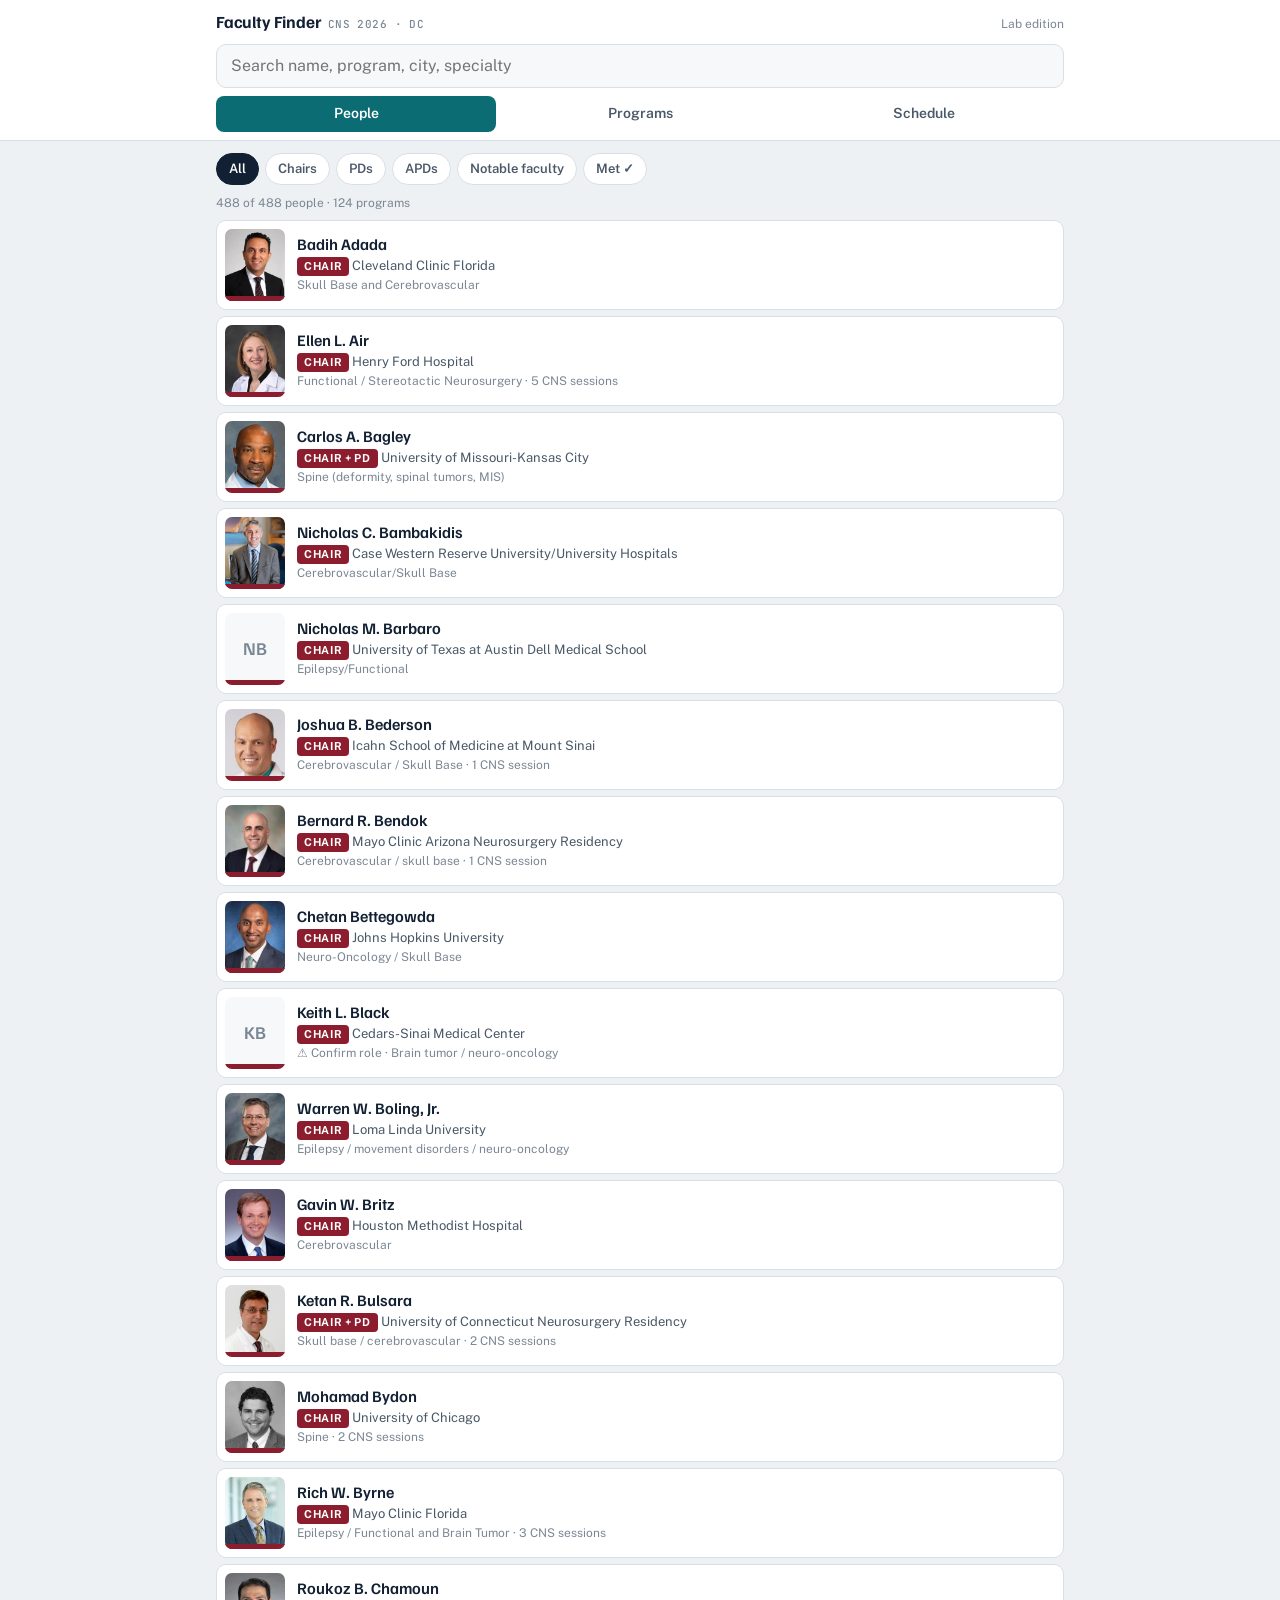
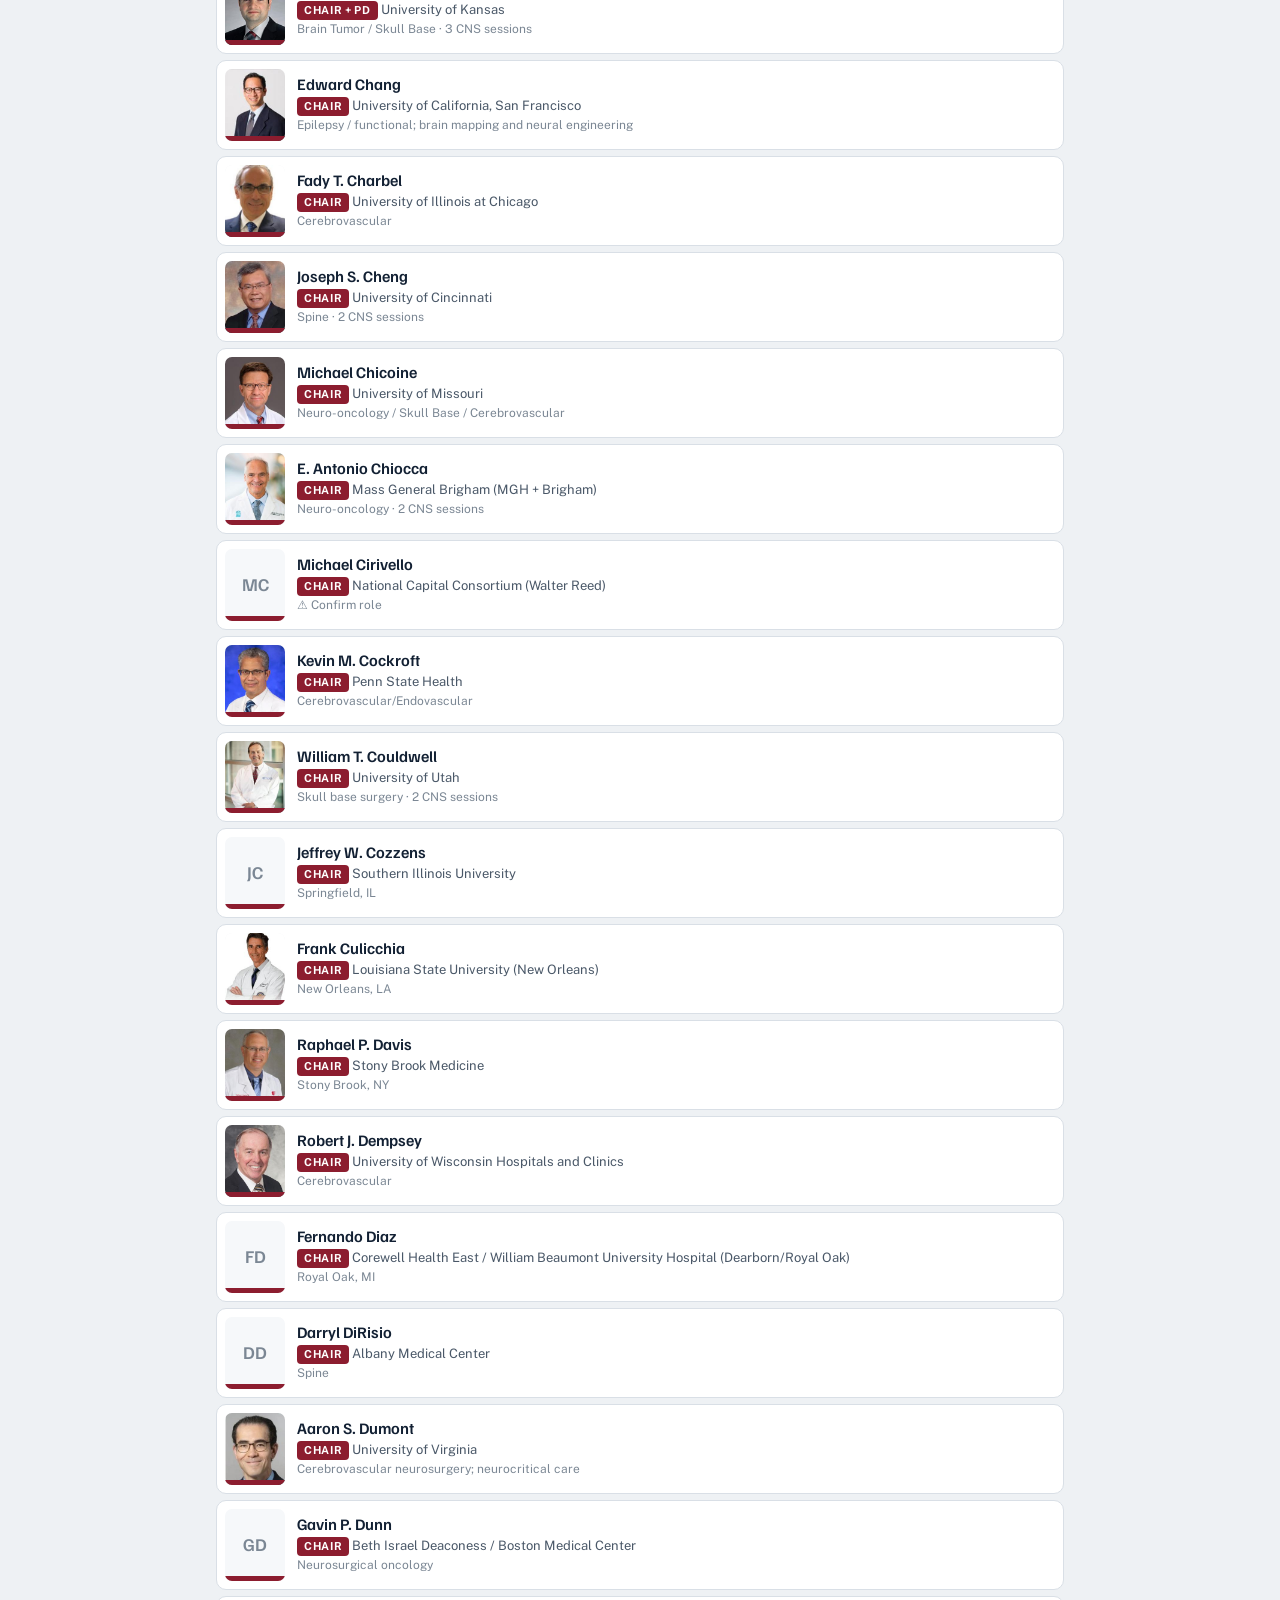
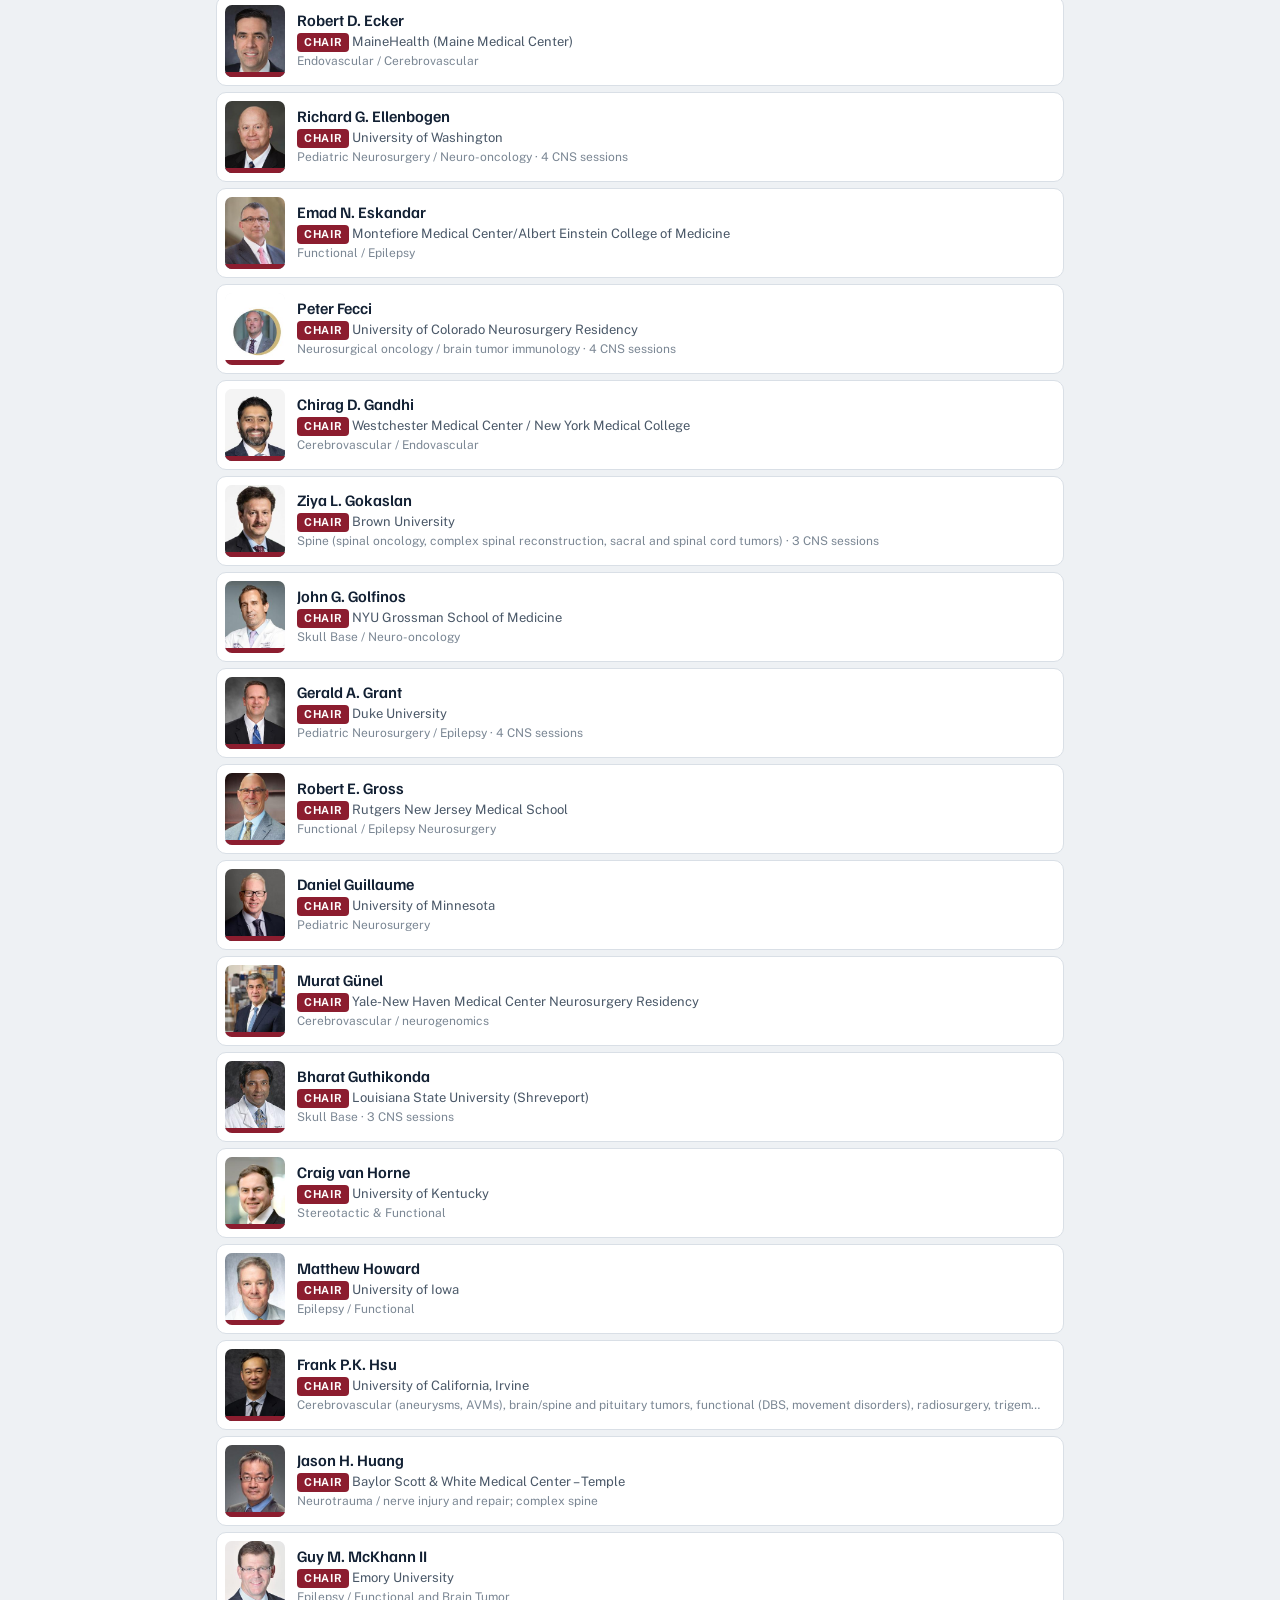
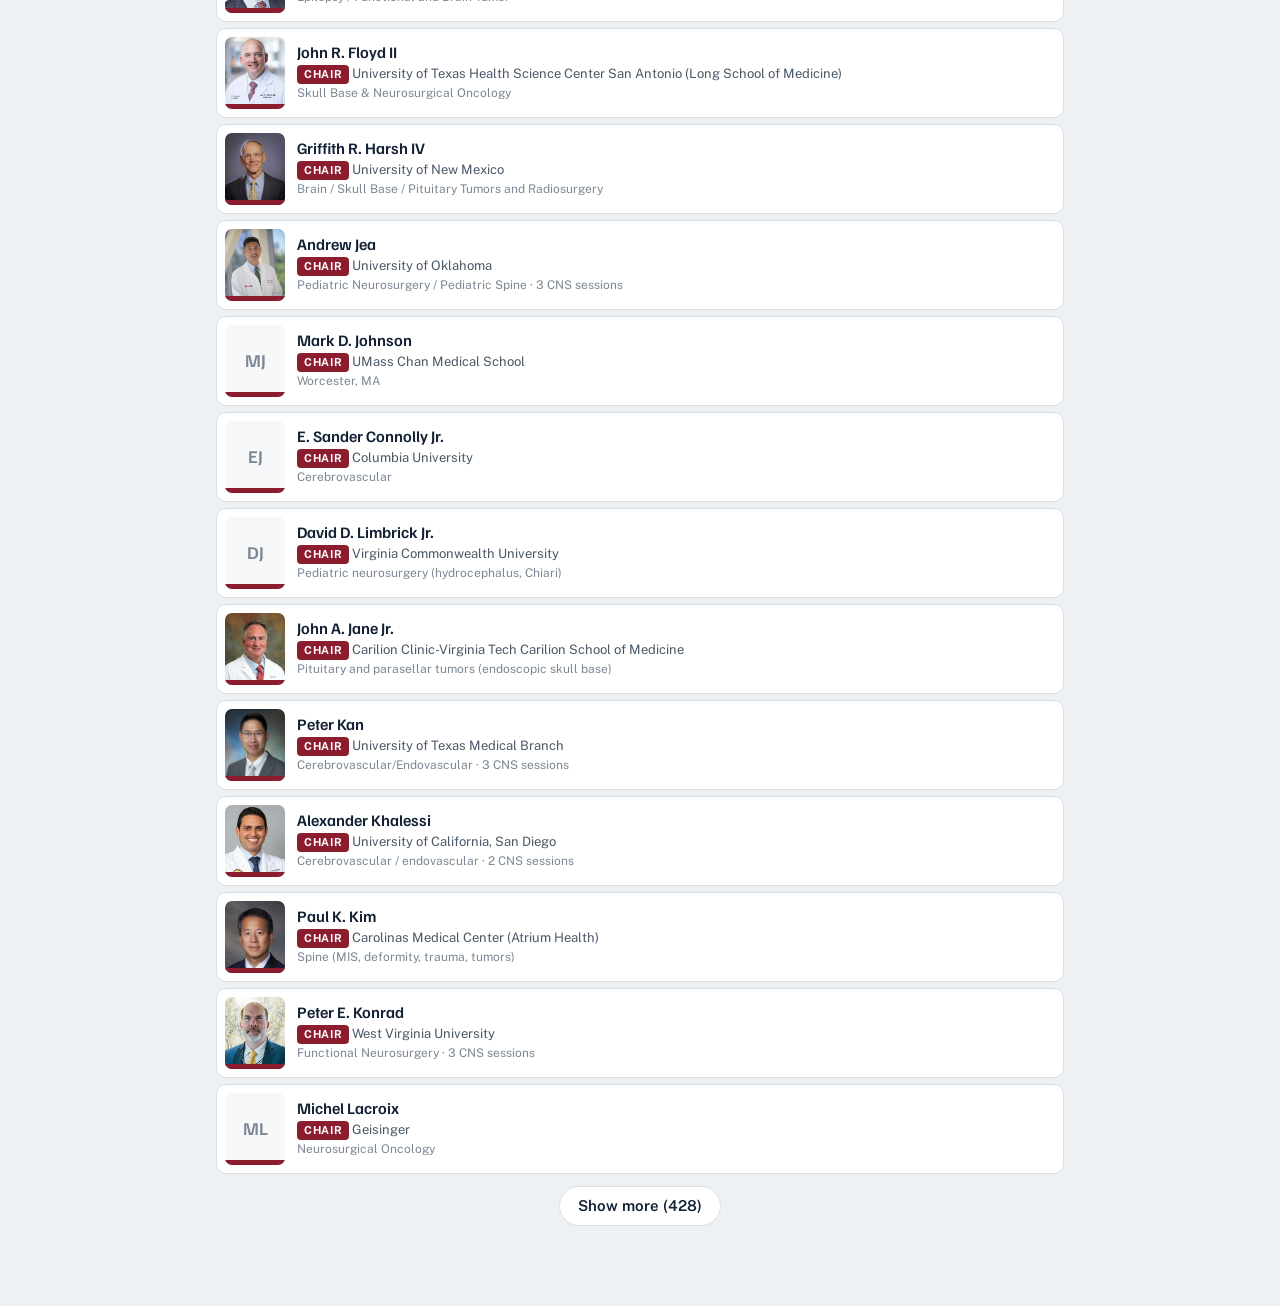
==== cns2026/index.html @ cac5670d "Add CNS 2026 Faculty Finder (lab edition) Read-only, installable page at /cns2026 with verified prog" ====
<!doctype html>
<html lang="en"><head><meta charset="utf-8">
<meta name="viewport" content="width=device-width,initial-scale=1,viewport-fit=cover">
<meta name="cns-static" content="1">
<meta name="robots" content="noindex,nofollow">
<meta name="theme-color" content="#0b6c74">
<meta name="apple-mobile-web-app-capable" content="yes">
<meta name="mobile-web-app-capable" content="yes">
<meta name="apple-mobile-web-app-status-bar-style" content="default">
<meta name="apple-mobile-web-app-title" content="CNS Finder">
<link rel="manifest" href="manifest.webmanifest">
<link rel="apple-touch-icon" href="icon-180.png">
<link rel="icon" href="icon-192.png" type="image/png">
<style>:root{padding-top:env(safe-area-inset-top,0px);padding-bottom:env(safe-area-inset-bottom,0px)}body{margin:0;font-size:14px}img{max-width:100%}[hidden]{display:none!important}</style>
</head><body>
<title>CNS 2026 Faculty Finder</title>
<meta name="claude:viewport-fit-sides" content="cover">
<link rel="preconnect" href="https://fonts.googleapis.com">
<link rel="stylesheet" href="https://fonts.googleapis.com/css2?family=Familjen+Grotesk:wght@500;600;700&family=Public+Sans:wght@400;500;600&family=JetBrains+Mono:wght@500&display=swap">
<style>
/* Layout: phone-first lookup tool — sticky search + tab bar, dense badge-style rows, full-screen person sheet. Role ribbons echo conference badge ribbons. */
:root{
  --bg:#eef1f4; --surface:#ffffff; --surface-2:#f6f8fa; --line:#d9dfe6;
  --ink:#122033; --ink-2:#4a5868; --ink-3:#7b8794;
  --accent:#0b6c74; --accent-ink:#ffffff; --accent-soft:#d8eef0;
  --chair:#8c1d2f; --pd:#1d4f9c; --apd:#2b7a57; --fac:#5f6773;
  --met:#0b6c74; --warn:#9a5b00;
  --f-display:"Familjen Grotesk","Helvetica Neue",Arial,sans-serif;
  --f-body:"Public Sans",-apple-system,"Segoe UI",Roboto,sans-serif;
  --f-mono:"JetBrains Mono",ui-monospace,Menlo,monospace;
  --r:10px;
}
@media (prefers-color-scheme: dark){:root:not([data-theme="light"]){
  --bg:#0d1520; --surface:#152130; --surface-2:#1b2a3b; --line:#2a3a4d;
  --ink:#e8eef5; --ink-2:#a8b5c4; --ink-3:#7d8b9b;
  --accent:#4cc3c9; --accent-ink:#06262a; --accent-soft:#163a40;
  --chair:#e0707f; --pd:#7aa7ec; --apd:#6cc59b; --fac:#9aa3ae; --met:#4cc3c9; --warn:#e3a54a;
  color-scheme:dark}}
:root[data-theme="dark"]{
  --bg:#0d1520; --surface:#152130; --surface-2:#1b2a3b; --line:#2a3a4d;
  --ink:#e8eef5; --ink-2:#a8b5c4; --ink-3:#7d8b9b;
  --accent:#4cc3c9; --accent-ink:#06262a; --accent-soft:#163a40;
  --chair:#e0707f; --pd:#7aa7ec; --apd:#6cc59b; --fac:#9aa3ae; --met:#4cc3c9; --warn:#e3a54a;
  color-scheme:dark}
*{box-sizing:border-box}
body{background:var(--bg);color:var(--ink);font-family:var(--f-body);font-size:15px;line-height:1.4;-webkit-text-size-adjust:100%}
body::before{content:"";position:fixed;inset:0 0 auto;height:env(safe-area-inset-top,0px);z-index:30;background:var(--surface)}
button,input,textarea,select{font:inherit;color:inherit}
button{cursor:pointer}
:focus-visible{outline:2px solid var(--accent);outline-offset:2px}
.wrap{padding-left:max(16px,env(safe-area-inset-left,0px));padding-right:max(16px,env(safe-area-inset-right,0px));max-width:880px;margin:0 auto}

header{position:sticky;top:env(safe-area-inset-top,0px);z-index:20;background:var(--surface);border-bottom:1px solid var(--line)}
.hrow{display:flex;align-items:baseline;justify-content:space-between;gap:12px;padding-block:10px 6px}
.brand{font-family:var(--f-display);font-weight:700;font-size:17px;letter-spacing:-.01em;margin:0}
.brand small{font-family:var(--f-mono);font-weight:500;font-size:11px;color:var(--ink-3);letter-spacing:.04em;margin-left:6px}
.sync{font-size:12px;color:var(--ink-3);white-space:nowrap}
.sync.bad{color:var(--warn)}
.search{position:relative;padding-block:4px 8px}
.search input{width:100%;height:44px;border-radius:var(--r);border:1px solid var(--line);background:var(--surface-2);padding:0 40px 0 14px;font-size:16px}
.search button{position:absolute;right:6px;top:8px;height:36px;width:36px;border:0;background:none;color:var(--ink-3);font-size:20px}
nav.tabs{display:grid;grid-template-columns:repeat(4,1fr);gap:4px;padding-block:0 8px}
nav.tabs button{height:36px;border-radius:8px;border:0;background:none;font-weight:600;font-size:14px;color:var(--ink-2)}
nav.tabs button[aria-selected="true"]{background:var(--accent);color:var(--accent-ink)}
.count{font-family:var(--f-mono);font-size:11px;opacity:.85;margin-left:3px}

main{padding-block:12px 80px}
.chips{display:flex;gap:6px;overflow-x:auto;padding-bottom:10px;scrollbar-width:none}
.chips::-webkit-scrollbar{display:none}
.chip{flex:none;height:32px;padding:0 12px;border-radius:16px;border:1px solid var(--line);background:var(--surface);font-size:13px;font-weight:600;color:var(--ink-2)}
.chip[aria-pressed="true"]{background:var(--ink);color:var(--surface);border-color:var(--ink)}
.meta{font-size:12px;color:var(--ink-3);margin:0 0 8px}

.list{display:flex;flex-direction:column;gap:6px}
.row{display:grid;grid-template-columns:60px 1fr auto;gap:12px;align-items:center;background:var(--surface);border:1px solid var(--line);border-radius:var(--r);padding:8px 10px 8px 8px;text-align:left;width:100%}
.row:active{background:var(--surface-2)}
.row .txt{min-width:0}
.row .nm{font-family:var(--f-display);font-weight:600;font-size:16px;line-height:1.2;overflow-wrap:anywhere}
.row .sub{font-size:13px;color:var(--ink-2);margin-top:2px;overflow:hidden;text-overflow:ellipsis;white-space:nowrap}
.row .sub2{font-size:12px;color:var(--ink-3);margin-top:1px;overflow:hidden;text-overflow:ellipsis;white-space:nowrap}
.tick{width:26px;height:26px;border-radius:50%;display:grid;place-items:center;font-size:14px;font-weight:700;color:var(--accent-ink);background:var(--met)}
.tick.off{background:none;border:1.5px dashed var(--line);color:transparent}

.av{position:relative;width:60px;height:72px;border-radius:7px;overflow:hidden;background:var(--surface-2);display:grid;place-items:center;font-family:var(--f-display);font-weight:600;color:var(--ink-3);font-size:18px}
.av img{width:100%;height:100%;object-fit:cover;object-position:50% 20%;display:block}
.av .rb{position:absolute;left:0;right:0;bottom:0;height:5px}
.rb.Chair{background:var(--chair)} .rb.Program-Director{background:var(--pd)} .rb.Associate-Program-Director{background:var(--apd)} .rb.Faculty{background:var(--fac)}
.role{display:inline-block;font-size:11px;font-weight:700;letter-spacing:.06em;text-transform:uppercase;padding:2px 7px;border-radius:4px;color:#fff}
.role.Chair{background:var(--chair)} .role.Program-Director{background:var(--pd)} .role.Associate-Program-Director{background:var(--apd)} .role.Faculty{background:var(--fac)}
:root[data-theme="dark"] .role{color:#0d1520}
@media (prefers-color-scheme: dark){:root:not([data-theme="light"]) .role{color:#0d1520}}

.more{display:block;margin:12px auto 0;height:40px;padding:0 18px;border-radius:20px;border:1px solid var(--line);background:var(--surface);font-weight:600}
.empty{background:var(--surface);border:1px dashed var(--line);border-radius:var(--r);padding:24px 16px;text-align:center;color:var(--ink-2)}
.empty b{display:block;font-family:var(--f-display);font-size:17px;color:var(--ink);margin-bottom:4px}

/* Programs */
.st{font-family:var(--f-mono);font-size:12px;letter-spacing:.08em;color:var(--ink-3);margin:16px 0 6px}
.prog{display:flex;justify-content:space-between;align-items:center;gap:10px;width:100%;text-align:left;background:var(--surface);border:1px solid var(--line);border-radius:var(--r);padding:12px 14px}
.prog .pn{font-weight:600;min-width:0}
.prog .pc{font-size:12px;color:var(--ink-3)}
.prog .faces{display:flex;flex:none}
.prog .faces .av{width:30px;height:36px;border-radius:5px;margin-left:-6px;border:2px solid var(--surface);font-size:11px}
.prog .faces .av .rb{height:3px}

/* Schedule */
.days{display:flex;gap:6px;overflow-x:auto;padding-bottom:8px}
.day{flex:none;border:1px solid var(--line);background:var(--surface);border-radius:8px;padding:6px 10px;text-align:center;min-width:62px}
.day b{display:block;font-family:var(--f-display);font-size:15px}
.day span{font-size:11px;color:var(--ink-3)}
.day[aria-pressed="true"]{background:var(--ink);color:var(--surface);border-color:var(--ink)}
.day[aria-pressed="true"] span{color:inherit;opacity:.8}
.sess{background:var(--surface);border:1px solid var(--line);border-radius:var(--r);padding:10px 12px;display:grid;grid-template-columns:78px 1fr;gap:10px}
.sess .tm{font-family:var(--f-mono);font-size:12px;color:var(--ink-2);line-height:1.35}
.sess .tm .rm{display:block;color:var(--ink-3);margin-top:4px;overflow-wrap:anywhere}
.sess .st2{min-width:0}
.sess .ttl{font-weight:600;line-height:1.3}
.sess .ty{font-size:12px;color:var(--ink-3);margin-top:2px}
.ppl{display:flex;flex-wrap:wrap;gap:6px;margin-top:8px}
.pchip{display:flex;align-items:center;gap:6px;border:1px solid var(--line);background:var(--surface-2);border-radius:18px;padding:2px 10px 2px 2px;font-size:12px;font-weight:600;max-width:100%}
.pchip .av{width:28px;height:28px;border-radius:50%;font-size:10px}
.pchip .av .rb{display:none}
.pchip span{overflow:hidden;text-overflow:ellipsis;white-space:nowrap}
.star{border:0;background:none;font-size:18px;color:var(--ink-3);padding:0 2px;line-height:1}
.star[aria-pressed="true"]{color:var(--warn)}
.live{font-size:12px;font-weight:700;letter-spacing:.03em;margin-bottom:4px;display:flex;align-items:center;gap:6px}
.live.now{color:var(--chair)} .live.soon{color:var(--accent)}
.live .dot{width:8px;height:8px;border-radius:50%;background:var(--chair);animation:pulse 1.6s ease-in-out infinite}
@keyframes pulse{50%{opacity:.35}} @media (prefers-reduced-motion:reduce){.live .dot{animation:none}}
.talks{display:flex;flex-direction:column;gap:4px;margin-top:8px}
.talk{text-align:left;border:0;background:var(--surface-2);border-radius:8px;padding:6px 8px;font-size:12px;color:var(--ink-2);line-height:1.35}
.talk b{color:var(--ink)} .talk .tt{font-family:var(--f-mono);font-size:11px;color:var(--accent)} .talk.on .tt{color:var(--chair);font-weight:700}
.day.live-day b{color:var(--chair)} .day.live-day[aria-pressed="true"] b{color:inherit}
.stoggle{display:flex;align-items:center;gap:8px;font-size:13px;color:var(--ink-2);margin:2px 0 10px}

/* Sheet */
.sheet{position:fixed;inset:0;z-index:50;background:var(--bg);overflow-y:auto;-webkit-overflow-scrolling:touch;padding-top:env(safe-area-inset-top,0px);padding-bottom:env(safe-area-inset-bottom,0px)}
.sbar{position:sticky;top:0;z-index:2;background:var(--surface);border-bottom:1px solid var(--line)}
.sbar .wrap{display:flex;align-items:center;justify-content:space-between;height:52px;gap:10px}
.back{border:0;background:none;font-weight:600;color:var(--accent);font-size:16px;padding:8px 0}
.hero{display:grid;grid-template-columns:132px 1fr;gap:16px;align-items:end;padding-block:16px 4px}
.hero .av{width:132px;height:162px;border-radius:10px;font-size:34px}
.hero .av .rb{height:8px}
.hero h2{font-family:var(--f-display);font-size:24px;line-height:1.1;margin:0 0 4px;text-wrap:balance;letter-spacing:-.01em}
.hero .cred{font-size:13px;color:var(--ink-2);margin-bottom:8px}
.hero .ttl{font-size:13px;color:var(--ink-2);margin-top:6px}
@media (max-width:380px){.hero{grid-template-columns:110px 1fr}.hero .av{width:110px;height:136px}.hero h2{font-size:21px}}
.kv{background:var(--surface);border:1px solid var(--line);border-radius:var(--r);margin-top:12px}
.kv>div{display:grid;grid-template-columns:96px 1fr;gap:10px;padding:10px 12px;border-top:1px solid var(--line)}
.kv>div:first-child{border-top:0}
.kv dt{font-size:12px;color:var(--ink-3);font-weight:600;text-transform:uppercase;letter-spacing:.05em;padding-top:2px}
.kv dd{margin:0;min-width:0;overflow-wrap:anywhere}
.btns{display:flex;flex-wrap:wrap;gap:8px;margin-top:12px}
.btn{height:44px;padding:0 16px;border-radius:var(--r);border:1px solid var(--line);background:var(--surface);font-weight:600;display:inline-flex;align-items:center;gap:6px;text-decoration:none;color:var(--ink)}
.btn.primary{background:var(--accent);color:var(--accent-ink);border-color:var(--accent)}
.btn.on{background:var(--met);color:var(--accent-ink);border-color:var(--met)}
.btn.sm{height:32px;padding:0 10px;font-size:13px}
.sec{font-family:var(--f-display);font-size:16px;font-weight:600;margin:22px 0 8px}
textarea{width:100%;min-height:110px;border-radius:var(--r);border:1px solid var(--line);background:var(--surface);padding:10px 12px;font-size:16px;resize:vertical}
.saved{font-size:12px;color:var(--ink-3);margin-top:4px;min-height:16px}
.fu{display:flex;gap:16px;flex-wrap:wrap;margin-top:10px;font-size:14px}
.fu label{display:flex;align-items:center;gap:6px}
.fu input{width:20px;height:20px;accent-color:var(--accent)}
.note.flag{background:#fff4e0;color:#7a4b00}
.note{font-size:13px;color:var(--ink-2);background:var(--accent-soft);border-radius:8px;padding:8px 10px;margin-top:10px}
.mails{font-family:var(--f-mono);font-size:13px;user-select:all}
.toast{position:fixed;left:50%;bottom:calc(20px + env(safe-area-inset-bottom,0px));transform:translateX(-50%);background:var(--ink);color:var(--surface);padding:10px 16px;border-radius:20px;font-size:14px;font-weight:600;z-index:80;opacity:0;transition:opacity .2s;pointer-events:none}
.toast.show{opacity:1}
@media (prefers-reduced-motion:reduce){.toast{transition:none}}
.form{display:grid;gap:10px}
.form input{height:44px;border-radius:var(--r);border:1px solid var(--line);background:var(--surface);padding:0 12px;font-size:16px;width:100%}
.form label{font-size:12px;font-weight:600;color:var(--ink-3);text-transform:uppercase;letter-spacing:.05em;display:grid;gap:4px}
.fab{position:fixed;right:max(16px,env(safe-area-inset-right,0px));bottom:calc(16px + env(safe-area-inset-bottom,0px));z-index:25;height:48px;padding:0 18px;border-radius:24px;border:0;background:var(--accent);color:var(--accent-ink);font-weight:700;box-shadow:0 4px 14px rgba(0,0,0,.18)}
.sumcard{background:var(--surface);border:1px solid var(--line);border-radius:var(--r);padding:12px;margin-bottom:10px;display:flex;justify-content:space-between;align-items:center;gap:10px;flex-wrap:wrap}
.sumcard b{font-family:var(--f-display);font-size:22px}
</style>

<header>
  <div class="wrap">
    <div class="hrow"><h1 class="brand">Faculty Finder<small>CNS 2026 · DC</small></h1><span class="sync" id="sync">Connecting…</span></div>
    <div class="search"><input id="q" type="search" placeholder="Search name, program, city, specialty" autocomplete="off" autocapitalize="off" spellcheck="false" aria-label="Search"><button id="qx" aria-label="Clear search" hidden>×</button></div>
    <nav class="tabs" role="tablist">
      <button role="tab" data-tab="people" aria-selected="true">People</button>
      <button role="tab" data-tab="programs" aria-selected="false">Programs</button>
      <button role="tab" data-tab="schedule" aria-selected="false">Schedule</button>
      <button role="tab" data-tab="met" aria-selected="false">Met<span class="count" id="metCount"></span></button>
    </nav>
  </div>
</header>
<main class="wrap" id="main"></main>
<div class="sheet" id="sheet" hidden></div>
<input type="file" id="photoInput" accept="image/*" hidden>
<div class="toast" id="toast" role="status"></div>

<script id="data" type="application/json">{"programs":[{"name":"Stanford University","inst":"Stanford Health Care / Stanford University School of Medicine","city":"Stanford","state":"CA","deptUrl":"https://med.stanford.edu/neurosurgery/about-us.html","resUrl":"https://med.stanford.edu/neurosurgery/residency.html"},{"name":"University of California, San Francisco","inst":"UCSF School of Medicine / UCSF Medical Center","city":"San Francisco","state":"CA","deptUrl":"https://neurosurgery.ucsf.edu/","resUrl":"https://neurosurgery.ucsf.edu/node/2786"},{"name":"UCLA David Geffen School of Medicine","inst":"David Geffen School of Medicine at UCLA / UCLA Medical Center","city":"Los Angeles","state":"CA","deptUrl":"https://www.uclahealth.org/departments/neurosurgery","resUrl":"https://www.uclahealth.org/departments/neurosurgery/education/residency-training"},{"name":"University of Southern California / LA General","inst":"Keck School of Medicine of USC / Los Angeles General Medical Center","city":"Los Angeles","state":"CA","deptUrl":"https://keck.usc.edu/neurological-surgery/","resUrl":"https://keck.usc.edu/neurological-surgery/training-education/residency-program/"},{"name":"University of California, Irvine","inst":"UC Irvine School of Medicine / UCI Medical Center","city":"Orange","state":"CA","deptUrl":"https://medschool.uci.edu/research/clinical-departments/neurological-surgery","resUrl":"https://medschool.uci.edu/research/clinical-departments/neurological-surgery/education-training/residency-program/overview"},{"name":"University of California, Davis","inst":"UC Davis Health / UC Davis Medical Center","city":"Sacramento","state":"CA","deptUrl":"https://health.ucdavis.edu/neurological-surgery/team/","resUrl":"https://health.ucdavis.edu/neurological-surgery/academic-programs/residency/program-leadership"},{"name":"University of California, San Diego","inst":"UC San Diego Health / UC San Diego Medical Center","city":"San Diego","state":"CA","deptUrl":"https://neurosurgery.ucsd.edu/","resUrl":"https://neurosurgery.ucsd.edu/specialty-teams/faculty.html"},{"name":"Cedars-Sinai Medical Center","inst":"Cedars-Sinai Medical Center","city":"Los Angeles","state":"CA","deptUrl":"https://www.cedars-sinai.edu/research/departments-institutes/neurosurgery.html","resUrl":"https://www.cedars-sinai.edu/education/graduate-medical/residency/neurological-surgery.html","flag":"Program leadership could not be fully verified on official pages."},{"name":"Loma Linda University","inst":"Loma Linda University Health Education Consortium / Loma Linda University Medical Center","city":"Loma Linda","state":"CA","deptUrl":"https://lluh.org/neurosurgery/about-us","resUrl":"https://lluh.org/health-professionals/gme/resident-fellow/neurosurgery-residency"},{"name":"Riverside University Health System","inst":"Riverside University Health System Medical Center","city":"Moreno Valley","state":"CA","deptUrl":null,"resUrl":"https://www.ruhealth.org/node/327"},{"name":"Desert Regional Medical Center","inst":"Desert Regional Medical Center","city":"Palm Springs","state":"CA","deptUrl":null,"resUrl":"https://www.desertregionalgme.com","flag":"Program leadership could not be fully verified on official pages."},{"name":"Northwestern University","inst":"McGaw Medical Center of Northwestern University","city":"Chicago","state":"IL","deptUrl":"https://www.feinberg.northwestern.edu/sites/neurosurgery/","resUrl":"https://www.feinberg.northwestern.edu/sites/neurosurgery/education/residents/overview.html"},{"name":"University of Chicago","inst":"University of Chicago Medical Center","city":"Chicago","state":"IL","deptUrl":"https://neurosurgery.uchicago.edu/","resUrl":"https://neurosurgery.uchicago.edu/education/neurological-surgery-residency"},{"name":"Rush University","inst":"Rush University Medical Center","city":"Chicago","state":"IL","deptUrl":"https://www.rushu.rush.edu/education-training/graduate-medical-education/residency-programs/neurosurgery-residency","resUrl":"https://www.rushu.rush.edu/education-training/graduate-medical-education/residency-programs/neurosurgery-residency"},{"name":"University of Illinois at Chicago","inst":"University of Illinois College of Medicine at Chicago","city":"Chicago","state":"IL","deptUrl":"https://chicago.medicine.uic.edu/neurosurgery/","resUrl":"https://chicago.medicine.uic.edu/departments/academic-departments/neurosurgery/medical-education/residency"},{"name":"Loyola University","inst":"Loyola University Medical Center","city":"Maywood","state":"IL","deptUrl":"https://www.luc.edu/stritch/neurosurgery/","resUrl":"https://www.loyolamedicine.org/gme/residencies/neurosurgery"},{"name":"Carle BroMenn Medical Center (listed as Advocate Health Care)","inst":"Carle BroMenn Medical Center","city":"Normal","state":"IL","deptUrl":"https://carle.org/for-providers/residencies-and-fellowships/bloomington-normal","resUrl":"https://carle.org/for-providers/Residencies-and-Fellowships/Bloomington-Normal/Neurological-Surgery-Residency"},{"name":"University of Illinois College of Medicine at Peoria","inst":"University of Illinois College of Medicine at Peoria / OSF Saint Francis Medical Center","city":"Peoria","state":"IL","deptUrl":"https://peoria.medicine.uic.edu/depts/academic/neurosurgery/","resUrl":"https://peoria.medicine.uic.edu/depts/academic/neurosurgery/residency/"},{"name":"Southern Illinois University","inst":"Southern Illinois University School of Medicine","city":"Springfield","state":"IL","deptUrl":null,"resUrl":null},{"name":"Beth Israel Deaconess / Boston Medical Center","inst":"Beth Israel Deaconess Medical Center (combined BIDMC-BMC program)","city":"Boston","state":"MA","deptUrl":"https://bidmc.org/departments-divisions/neurosurgery","resUrl":"https://research.bidmc.org/surgery-gme/neurosurgical-residency"},{"name":"Tufts University","inst":"Tufts Medical Center","city":"Boston","state":"MA","deptUrl":"https://medicine.tufts.edu/departments/neurosurgery","resUrl":"https://www.tuftsmedicine.org/node/30451"},{"name":"UMass Chan Medical School","inst":"UMass Chan Medical School / UMass Memorial Medical Center","city":"Worcester","state":"MA","deptUrl":"https://www.umassmed.edu/neurosurgery/","resUrl":"https://www.umassmed.edu/neurosurgery/residency/"},{"name":"Duke University","inst":"Duke University Hospital","city":"Durham","state":"NC","deptUrl":"https://neurosurgery.duke.edu/","resUrl":"https://neurosurgery.duke.edu/education/neurosurgery-residency"},{"name":"University of North Carolina","inst":"University of North Carolina Hospitals","city":"Chapel Hill","state":"NC","deptUrl":"https://www.med.unc.edu/neurosurgery/","resUrl":"https://www.med.unc.edu/neurosurgery/education/residency/"},{"name":"Wake Forest University","inst":"Atrium Health Wake Forest Baptist Medical Center","city":"Winston-Salem","state":"NC","deptUrl":"https://school.wakehealth.edu/departments/neurosurgery","resUrl":"https://school.wakehealth.edu/education-and-training/residencies-and-fellowships/neurosurgery-residency"},{"name":"Carolinas Medical Center (Atrium Health)","inst":"Atrium Health Carolinas Medical Center / Carolina Neurosurgery & Spine Associates","city":"Charlotte","state":"NC","deptUrl":"https://atriumhealth.org/education/graduate-medical-education/physician-residencies/neurological-surgery/faculty","resUrl":"https://atriumhealth.org/education/graduate-medical-education/physician-residencies/neurological-surgery"},{"name":"University of Nebraska Medical Center","inst":"University of Nebraska Medical Center College of Medicine / Nebraska Medicine","city":"Omaha","state":"NE","deptUrl":"https://www.unmc.edu/neurosurgery/index.html","resUrl":"https://www.unmc.edu/neurosurgery/education/residency/index.html"},{"name":"Dartmouth Health","inst":"Dartmouth-Hitchcock Medical Center / Mary Hitchcock Memorial Hospital","city":"Lebanon","state":"NH","deptUrl":"https://www.dartmouth-hitchcock.org/neurosurgery","resUrl":"https://www.dartmouth-health.org/graduate-medical-education/residency-programs/neurosurgery/neurosurgery-faculty"},{"name":"Cooper University Hospital","inst":"Cooper Medical School of Rowan University / Cooper University Hospital","city":"Camden","state":"NJ","deptUrl":"https://www.cooperhealth.edu/academic-departments/department-neurosurgery","resUrl":"https://www.cooperhealth.edu/graduate-medical-education/residencies/neurosurgery"},{"name":"Hackensack University Medical Center","inst":"Hackensack University Medical Center (Hackensack Meridian Health)","city":"Hackensack","state":"NJ","deptUrl":null,"resUrl":null},{"name":"Rutgers New Jersey Medical School","inst":"Rutgers Health / New Jersey Medical School (University Hospital)","city":"Newark","state":"NJ","deptUrl":"https://njms.rutgers.edu/departments/neurosurgery/","resUrl":"https://njms.rutgers.edu/departments/neurosurgery/residency_training_program.php"},{"name":"University of New Mexico","inst":"University of New Mexico School of Medicine / UNM Hospital","city":"Albuquerque","state":"NM","deptUrl":"https://hsc.unm.edu/medicine/departments/neurosurgery/","resUrl":"https://hsc.unm.edu/medicine/departments/neurosurgery/education/director-message.html"},{"name":"University of Oklahoma","inst":"University of Oklahoma Health Sciences Center / OU Health","city":"Oklahoma City","state":"OK","deptUrl":"https://medicine.ouhsc.edu/academic-departments/neurosurgery","resUrl":"https://medicine.ouhsc.edu/academic-departments/neurosurgery/residency-program"},{"name":"Oregon Health & Science University","inst":"OHSU Hospital","city":"Portland","state":"OR","deptUrl":"http://www.ohsu.edu/neurosurgery","resUrl":null},{"name":"University of Michigan","inst":"University of Michigan Health System (Michigan Medicine)","city":"Ann Arbor","state":"MI","deptUrl":"https://medresearch.umich.edu/departments/neurosurgery","resUrl":"https://medresearch.umich.edu/departments/neurosurgery/education/residency"},{"name":"Henry Ford Hospital","inst":"Henry Ford Health","city":"Detroit","state":"MI","deptUrl":"https://www.henryford.com/hcp/academic/neurosurgery/leadership","resUrl":"https://www.henryford.com/hcp/med-ed/residencies-fellowships/hfh/neuro-surgery"},{"name":"Corewell Health Grand Rapids / Michigan State University","inst":"Corewell Health West (formerly Spectrum Health) / Michigan State University College of Human Medicine","city":"Grand Rapids","state":"MI","deptUrl":"https://corewellhealth.org/graduate-medical-education/west-michigan/residencies/neurological-surgery","resUrl":"https://corewellhealth.org/graduate-medical-education/west-michigan/residencies/neurological-surgery"},{"name":"Corewell Health East / William Beaumont University Hospital (Dearborn/Royal Oak)","inst":"Corewell Health East (formerly Beaumont Health)","city":"Royal Oak","state":"MI","deptUrl":"https://corewellhealth.org/graduate-medical-education/southeast-michigan/residencies/dearborn-and-royal-oak/neurological-surgery","resUrl":"https://corewellhealth.org/graduate-medical-education/southeast-michigan/residencies/dearborn-and-royal-oak/neurological-surgery"},{"name":"Henry Ford Providence Hospital","inst":"Henry Ford Health (Providence) / Michigan State University","city":"Southfield","state":"MI","deptUrl":"https://www.henryford.com/hcp/med-ed/residencies-fellowships/providence/neurosurgery","resUrl":"https://www.henryford.com/hcp/med-ed/residencies-fellowships/providence/neurosurgery"},{"name":"University of Minnesota","inst":"University of Minnesota Medical School / M Health Fairview","city":"Minneapolis","state":"MN","deptUrl":"https://med.umn.edu/neurosurgery","resUrl":"https://med.umn.edu/neurosurgery/education-training/residency/program-overview"},{"name":"Mayo Clinic (Rochester)","inst":"Mayo Clinic College of Medicine and Science","city":"Rochester","state":"MN","deptUrl":"https://college.mayo.edu/academics/residencies-and-fellowships/neurologic-surgery-residency-minnesota/department-and-faculty/","resUrl":"https://college.mayo.edu/academics/residencies-and-fellowships/neurologic-surgery-residency-minnesota/"},{"name":"Washington University in St. Louis","inst":"Washington University/B-JH/SLCH Consortium (Washington University School of Medicine)","city":"St. Louis","state":"MO","deptUrl":"https://neurosurgery.wustl.edu/","resUrl":"https://neurosurgery.wustl.edu/education/residency/"},{"name":"University of Missouri","inst":"University of Missouri School of Medicine / MU Health Care","city":"Columbia","state":"MO","deptUrl":"https://medicine.missouri.edu/departments/neurosurgery","resUrl":"https://medicine.missouri.edu/departments/neurosurgery/residency"},{"name":"University of Missouri-Kansas City","inst":"UMKC School of Medicine / Saint Luke's Hospital of Kansas City (Marion Bloch Neuroscience Institute)","city":"Kansas City","state":"MO","deptUrl":"https://www.saintlukeskc.org/education/residencies-fellowships/neurosurgery-residency","resUrl":"https://www.saintlukeskc.org/education/residencies-fellowships/neurosurgery-residency"},{"name":"Saint Louis University","inst":"Saint Louis University School of Medicine / SSM Health Saint Louis University Hospital","city":"St. Louis","state":"MO","deptUrl":"https://www.slu.edu/medicine/neurosurgery/index.php","resUrl":null},{"name":"Columbia University","inst":"New York Presbyterian Hospital (Columbia Campus)","city":"New York","state":"NY","deptUrl":"https://www.neurosurgery.columbia.edu/","resUrl":"https://www.neurosurgery.columbia.edu/education/residency-program"},{"name":"Weill Cornell Medicine","inst":"New York-Presbyterian Hospital (Cornell Campus)","city":"New York","state":"NY","deptUrl":"https://neurosurgery.weill.cornell.edu/","resUrl":"https://neurosurgery.weill.cornell.edu/education/residency"},{"name":"Icahn School of Medicine at Mount Sinai","inst":"Mount Sinai Medical Center","city":"New York","state":"NY","deptUrl":"https://icahn.mssm.edu/about/departments-offices/neurosurgery","resUrl":"https://icahn.mssm.edu/education/residencies-fellowships/list/msh-neurosurgery"},{"name":"NYU Grossman School of Medicine","inst":"New York University Langone Hospitals","city":"New York","state":"NY","deptUrl":"https://med.nyu.edu/departments-institutes/neurosurgery/","resUrl":"https://med.nyu.edu/departments-institutes/neurosurgery/education/residency"},{"name":"Montefiore Medical Center/Albert Einstein College of Medicine","inst":"Montefiore Medical Center","city":"Bronx","state":"NY","deptUrl":"https://einsteinmed.edu/departments/neurological-surgery/","resUrl":null},{"name":"Zucker School of Medicine at Hofstra/Northwell","inst":"North Shore University Hospital","city":"Manhasset","state":"NY","deptUrl":null,"resUrl":null},{"name":"University of Rochester","inst":"University of Rochester Medical Center","city":"Rochester","state":"NY","deptUrl":"https://www.urmc.rochester.edu/neurosurgery","resUrl":"https://www.urmc.rochester.edu/neurosurgery/education"},{"name":"University at Buffalo","inst":"State University of New York at Buffalo (Buffalo General Hospital)","city":"Buffalo","state":"NY","deptUrl":"https://medicine.buffalo.edu/departments/neurosurgery.html","resUrl":"https://medicine.buffalo.edu/departments/neurosurgery/education/residency.html"},{"name":"Albany Medical Center","inst":"Albany Medical College","city":"Albany","state":"NY","deptUrl":"https://www.amc.edu/academic/neurosurgery/","resUrl":"https://www.amc.edu/education/residencies-fellowships/neurosurgery-residency/"},{"name":"Stony Brook Medicine","inst":"Stony Brook Medical Center","city":"Stony Brook","state":"NY","deptUrl":"https://renaissance.stonybrookmedicine.edu/neurosurgery","resUrl":"https://renaissance.stonybrookmedicine.edu/neurosurgery_residency_program"},{"name":"SUNY Upstate Medical University","inst":"SUNY Upstate Medical University at Syracuse","city":"Syracuse","state":"NY","deptUrl":"https://www.upstate.edu/neurosurgery/","resUrl":"https://www.upstate.edu/neurosurgery/education/index.php"},{"name":"Westchester Medical Center / New York Medical College","inst":"Westchester Medical Center","city":"Valhalla","state":"NY","deptUrl":"https://www.wmchealth.org/service-line/neurology-and-neurosurgery","resUrl":"https://www.wmchealth.org/graduate-medical-education/neurosurgery-residency-program"},{"name":"University of Cincinnati","inst":"University of Cincinnati Medical Center/College of Medicine","city":"Cincinnati","state":"OH","deptUrl":"https://med.uc.edu/depart/neurosurgery","resUrl":"https://med.uc.edu/depart/neurosurgery/education"},{"name":"Case Western Reserve University/University Hospitals","inst":"Case Western Reserve University/University Hospitals Cleveland Medical Center","city":"Cleveland","state":"OH","deptUrl":"https://www.uhhospitals.org/medical-education/neurological-surgery-medical-education","resUrl":"https://www.uhhospitals.org/medical-education/neurological-surgery-medical-education/neurological-surgery-residency/directors-letter"},{"name":"Cleveland Clinic","inst":"Cleveland Clinic Foundation","city":"Cleveland","state":"OH","deptUrl":"https://my.clevelandclinic.org/departments/neurological","resUrl":"https://my.clevelandclinic.org/departments/neurological/medical-professionals/residencies/neurosurgery"},{"name":"Ohio State University","inst":"Ohio State University Wexner Medical Center","city":"Columbus","state":"OH","deptUrl":"https://medicine.osu.edu/departments/neurosurgery","resUrl":"https://medicine.osu.edu/departments/neurosurgery/education/residency"},{"name":"University of Pittsburgh","inst":"UPMC Medical Education","city":"Pittsburgh","state":"PA","deptUrl":"https://www.neurosurgery.pitt.edu/","resUrl":"https://www.neurosurgery.pitt.edu/training/residency-program"},{"name":"University of Pennsylvania","inst":"University of Pennsylvania Health System","city":"Philadelphia","state":"PA","deptUrl":"https://www.pennmedicine.org/departments-and-centers/neurosurgery","resUrl":"https://www.pennmedicine.org/departments-and-centers/neurosurgery/education-and-training/residency-program"},{"name":"Thomas Jefferson University","inst":"Sidney Kimmel Medical College at Thomas Jefferson University/TJUH","city":"Philadelphia","state":"PA","deptUrl":"https://www.jefferson.edu/academics/colleges-schools-institutes/skmc/departments/neurosurgery.html","resUrl":"https://www.jefferson.edu/academics/colleges-schools-institutes/skmc/departments/neurosurgery/education/residency.html"},{"name":"Penn State Health","inst":"Penn State Milton S. Hershey Medical Center","city":"Hershey","state":"PA","deptUrl":"https://med.psu.edu/neurosurgery","resUrl":"https://med.psu.edu/residencies-fellowships/professional-programs/neurosurgery-residency"},{"name":"Temple University","inst":"Temple University Hospital","city":"Philadelphia","state":"PA","deptUrl":"https://medicine.temple.edu/departments-centers/clinical-departments/neurosurgery","resUrl":"https://medicine.temple.edu/education/graduate-medical-education/residency-programs-fellowships/neurosurgery/residency-program"},{"name":"Geisinger","inst":"Geisinger Health System","city":"Danville","state":"PA","deptUrl":"https://www.geisinger.edu/gchs/education/residencies-fellowships/residencies/neurosurgery-residency","resUrl":"https://www.geisinger.edu/gchs/education/residencies-fellowships/residencies/neurosurgery-residency"},{"name":"Allegheny Health Network","inst":"Allegheny Health Network Medical Education Consortium (AGH)","city":"Pittsburgh","state":"PA","deptUrl":"https://www.ahn.org/services/neuroscience","resUrl":"https://www.ahn.org/health-care-professionals/education/graduate-medical-education/residencies/neurosurgery"},{"name":"University of Florida","inst":"University of Florida College of Medicine (Lillian S. Wells Department of Neurosurgery)","city":"Gainesville","state":"FL","deptUrl":"https://neurosurgery.ufl.edu/","resUrl":"https://neurosurgery.ufl.edu/residency/about-our-program/"},{"name":"Mayo Clinic Florida","inst":"Mayo Clinic College of Medicine and Science (Jacksonville)","city":"Jacksonville","state":"FL","deptUrl":"https://college.mayo.edu/academics/residencies-and-fellowships/neurologic-surgery-residency-florida/department-and-faculty/","resUrl":"https://college.mayo.edu/academics/residencies-and-fellowships/neurologic-surgery-residency-florida/"},{"name":"University of Miami/Jackson Health System","inst":"University of Miami Miller School of Medicine","city":"Miami","state":"FL","deptUrl":"https://med.miami.edu/departments/neurosurgery","resUrl":"https://med.miami.edu/departments/neurosurgery/education"},{"name":"University of South Florida Morsani","inst":"USF Health Morsani College of Medicine","city":"Tampa","state":"FL","deptUrl":"https://health.usf.edu/medicine/neurosurgery","resUrl":"https://health.usf.edu/medicine/neurosurgery"},{"name":"Cleveland Clinic Florida","inst":"Cleveland Clinic Foundation (Florida Weston)","city":"Weston","state":"FL","deptUrl":"https://my.clevelandclinic.org/florida/medical-professionals/education/graduate-medical-education/neurosurgery-residency","resUrl":"https://my.clevelandclinic.org/florida/medical-professionals/education/graduate-medical-education/neurosurgery-residency"},{"name":"Emory University","inst":"Emory University School of Medicine","city":"Atlanta","state":"GA","deptUrl":"https://med.emory.edu/departments/neurosurgery/index.html","resUrl":"https://med.emory.edu/departments/neurosurgery/education/residency/index.html"},{"name":"Medical College of Georgia","inst":"Medical College of Georgia at Augusta University","city":"Augusta","state":"GA","deptUrl":"https://www.augusta.edu/mcg/neurosurgery/welcome.php","resUrl":"https://www.augusta.edu/mcg/neurosurgery/residency-program/"},{"name":"University of Iowa","inst":"University of Iowa Hospitals and Clinics / Carver College of Medicine","city":"Iowa City","state":"IA","deptUrl":"https://neurosurgery.medicine.uiowa.edu/","resUrl":"https://neurosurgery.medicine.uiowa.edu/education/neurological-surgery-residency"},{"name":"Indiana University","inst":"Indiana University School of Medicine","city":"Indianapolis","state":"IN","deptUrl":"https://medicine.iu.edu/neurological-surgery","resUrl":"https://medicine.iu.edu/neurological-surgery/education/residency"},{"name":"University of Kansas","inst":"University of Kansas School of Medicine (KU Medical Center)","city":"Kansas City","state":"KS","deptUrl":"https://www.kumc.edu/school-of-medicine/academics/departments/neurosurgery.html","resUrl":"https://www.kumc.edu/school-of-medicine/academics/departments/neurosurgery/academics/residency-program.html"},{"name":"University of Kentucky","inst":"University of Kentucky College of Medicine / UK HealthCare","city":"Lexington","state":"KY","deptUrl":"https://medicine.uky.edu/departments/neurosurgery","resUrl":"https://medicine.uky.edu/departments/neurosurgery/residency-program"},{"name":"University of Louisville","inst":"University of Louisville School of Medicine / UofL Health","city":"Louisville","state":"KY","deptUrl":"https://medicine.louisville.edu/neurological-surgery","resUrl":"https://medicine.louisville.edu/academics-programs/Neurological%20Surgery/Neurological%20Surgery%20-%20Academics%20%26%20Programs/Neurological%20Surgery%20-%20Training%20Programs/Neurological%20Surgery%20-%20Residency%20Program"},{"name":"Johns Hopkins University","inst":"Johns Hopkins Hospital","city":"Baltimore","state":"MD","deptUrl":null,"resUrl":"https://hopkinsmedicine.org/neurology-neurosurgery/education/neurosurgery-residency"},{"name":"University of Maryland","inst":"University of Maryland Medical Center / University of Maryland School of Medicine","city":"Baltimore","state":"MD","deptUrl":"https://www.neurosurgery.umaryland.edu/","resUrl":"https://www.umms.org/ummc/pros/gme/residency/neurosurgery"},{"name":"National Institutes of Health Clinical Center","inst":"NIH Clinical Center / NINDS Surgical Neurology Branch","city":"Bethesda","state":"MD","deptUrl":"https://research.ninds.nih.gov/surgical-neurology-branch","resUrl":"https://www.cc.nih.gov/training/gme/programs/neurological_surgery.html"},{"name":"National Capital Consortium (Walter Reed)","inst":"Walter Reed National Military Medical Center","city":"Bethesda","state":"MD","deptUrl":null,"resUrl":null},{"name":"MaineHealth (Maine Medical Center)","inst":"Maine Medical Center","city":"Portland","state":"ME","deptUrl":null,"resUrl":"https://www.mainehealth.org/education-research-and-innovation/clinical-and-professional-education/graduate-medical-education/residency-programs/neurological-surgery-residency"},{"name":"Louisiana State University (New Orleans)","inst":"LSU Health Sciences Center New Orleans","city":"New Orleans","state":"LA","deptUrl":"https://www.medschool.lsuhsc.edu/neurosurgery/","resUrl":"https://www.medschool.lsuhsc.edu/neurosurgery/"},{"name":"Tulane University/Ochsner Clinic Foundation","inst":"Tulane University School of Medicine / Ochsner Health","city":"New Orleans","state":"LA","deptUrl":"https://medicine.tulane.edu/departments/neurosurgery","resUrl":"https://medicine.tulane.edu/neurosurgery/residency"},{"name":"Louisiana State University (Shreveport)","inst":"LSU Health Shreveport","city":"Shreveport","state":"LA","deptUrl":"https://www.lsuhs.edu/departments/school-of-medicine/neurosurgery","resUrl":"https://www.lsuhs.edu/departments/school-of-medicine/neurosurgery/residency"},{"name":"University of Mississippi Medical Center","inst":"University of Mississippi Medical Center","city":"Jackson","state":"MS","deptUrl":null,"resUrl":null},{"name":"University of Puerto Rico","inst":"University of Puerto Rico Medical Sciences Campus, School of Medicine","city":"San Juan","state":"PR","deptUrl":"https://md.rcm.upr.edu/neurosurgery/","resUrl":"https://md.rcm.upr.edu/neurosurgery/program-faculty/"},{"name":"Brown University","inst":"Rhode Island Hospital / Brown University Health; Warren Alpert Medical School of Brown University","city":"Providence","state":"RI","deptUrl":"https://neurosurgery.med.brown.edu/","resUrl":"https://neurosurgery.med.brown.edu/education/residency-program"},{"name":"Medical University of South Carolina","inst":"Medical University of South Carolina (MUSC)","city":"Charleston","state":"SC","deptUrl":"https://medicine.musc.edu/departments/neurosurgery","resUrl":"https://medicine.musc.edu/departments/neurosurgery/education/residency"},{"name":"University of Tennessee","inst":"University of Tennessee Health Science Center / Semmes Murphey","city":"Memphis","state":"TN","deptUrl":"https://uthsc.edu/neurosurgery/","resUrl":"https://uthsc.edu/neurosurgery/residency/index.php"},{"name":"Vanderbilt University","inst":"Vanderbilt University Medical Center","city":"Nashville","state":"TN","deptUrl":"https://www.vumc.org/neurosurgerydept/","resUrl":"https://www.vumc.org/neurosurgerydept/residency-program-welcome"},{"name":"University of Utah","inst":"University of Utah Health / Spencer Fox Eccles School of Medicine","city":"Salt Lake City","state":"UT","deptUrl":"https://medicine.utah.edu/neurosurgery","resUrl":"https://medicine.utah.edu/neurosurgery/residency"},{"name":"University of Virginia","inst":"University of Virginia Health / UVA School of Medicine","city":"Charlottesville","state":"VA","deptUrl":"https://med.virginia.edu/neurosurgery/","resUrl":"https://med.virginia.edu/neurosurgery/resident-training/"},{"name":"Inova Fairfax Medical Campus","inst":"Inova Health System / Inova Neurosciences","city":"Falls Church","state":"VA","deptUrl":"https://www.inova.org/our-services/inova-neurosciences/academic-programs","resUrl":"https://www.inova.org/education/gme/neurosurgical-residency-program/meet-our-team"},{"name":"Virginia Commonwealth University","inst":"VCU Health System / VCU School of Medicine","city":"Richmond","state":"VA","deptUrl":"https://neurosurgery.vcu.edu/","resUrl":"https://neurosurgery.vcu.edu/education/residency"},{"name":"Carilion Clinic-Virginia Tech Carilion School of Medicine","inst":"Carilion Clinic / Virginia Tech Carilion School of Medicine","city":"Roanoke","state":"VA","deptUrl":"https://medicine.vtc.vt.edu/academics/academic-departments/Neurosurgery.html","resUrl":"https://gme.carilionclinic.org/neurosurgery-residency/about-us"},{"name":"University of Vermont","inst":"University of Vermont Medical Center / Larner College of Medicine","city":"Burlington","state":"VT","deptUrl":"https://www.uvm.edu/larnermed/surgery/division-neurosurgery","resUrl":"https://www.uvmhealth.org/gme/residencies/neurosurgery"},{"name":"University of Alabama at Birmingham Neurosurgery Residency","inst":"University of Alabama at Birmingham (UAB) Heersink School of Medicine","city":"Birmingham","state":"AL","deptUrl":"https://www.uab.edu/medicine/neurosurgery/","resUrl":"https://www.uab.edu/medicine/neurosurgery/education/residency"},{"name":"University of Arkansas for Medical Sciences Neurosurgery Residency","inst":"University of Arkansas for Medical Sciences (UAMS) College of Medicine","city":"Little Rock","state":"AR","deptUrl":"https://medicine.uams.edu/neurosurgery/","resUrl":"https://medicine.uams.edu/neurosurgery/residents/"},{"name":"Barrow Neurological Institute","inst":"St. Joseph's Hospital and Medical Center","city":"Phoenix","state":"AZ","deptUrl":"https://www.barrowneuro.org/","resUrl":"https://www.barrowneuro.org/for-physicians-researchers/education/neuroscience-residency-programs/neurosurgery-residency-program/"},{"name":"Mayo Clinic Arizona Neurosurgery Residency","inst":"Mayo Clinic College of Medicine and Science","city":"Phoenix","state":"AZ","deptUrl":"https://www.mayoclinic.org/biographies/bendok-bernard-r-m-d/bio-20128115","resUrl":"https://college.mayo.edu/academics/residencies-and-fellowships/neurologic-surgery-residency-arizona/"},{"name":"University of Arizona College of Medicine - Phoenix Neurosurgery Residency","inst":"University of Arizona College of Medicine - Phoenix / Banner - University Medical Center Phoenix","city":"Phoenix","state":"AZ","deptUrl":"https://phoenixmed.arizona.edu/neurosurgery","resUrl":"https://phoenixmed.arizona.edu/neurosurgery-residency"},{"name":"University of Arizona College of Medicine - Tucson Neurosurgery Residency","inst":"University of Arizona College of Medicine - Tucson / Banner - University Medical Center Tucson","city":"Tucson","state":"AZ","deptUrl":"https://www.medicine.arizona.edu/neurosurgery/our-team","resUrl":"https://medicine.arizona.edu/neurosurgery/residency-program"},{"name":"University of Colorado Neurosurgery Residency","inst":"University of Colorado Anschutz School of Medicine","city":"Aurora","state":"CO","deptUrl":"https://medschool.cuanschutz.edu/neurosurgery","resUrl":"https://medschool.cuanschutz.edu/neurosurgery/education/residency-program"},{"name":"University of Connecticut Neurosurgery Residency","inst":"University of Connecticut School of Medicine / UConn Health","city":"Farmington","state":"CT","deptUrl":"https://health.uconn.edu/neurosurgery/","resUrl":"https://health.uconn.edu/graduate-medical-education/neurological-surgery-residency-program/"},{"name":"Yale-New Haven Medical Center Neurosurgery Residency","inst":"Yale School of Medicine / Yale New Haven Hospital","city":"New Haven","state":"CT","deptUrl":"https://medicine.yale.edu/neurosurgery/","resUrl":"https://medicine.yale.edu/neurosurgery/education/residencyprogram/"},{"name":"MedStar Georgetown University Hospital Neurosurgery Residency","inst":"MedStar Georgetown University Hospital / Georgetown University School of Medicine","city":"Washington","state":"DC","deptUrl":"https://www.medstarhealth.org/education/residency-programs/neurosurgery/faculty","resUrl":"https://www.medstarhealth.org/education/affiliated-hospitals-2/medstar-georgetown-university-hospital/neurosurgery-residency-program/"},{"name":"George Washington University Neurosurgery Residency","inst":"George Washington University School of Medicine and Health Sciences / GW Medical Faculty Associates","city":"Washington","state":"DC","deptUrl":"https://smhs.gwu.edu/neurosurgery","resUrl":null},{"name":"Baylor College of Medicine","inst":"Baylor College of Medicine","city":"Houston","state":"TX","deptUrl":"https://www.bcm.edu/departments/neurosurgery","resUrl":"https://www.bcm.edu/departments/neurosurgery/education/neurological-surgery-residency"},{"name":"University of Texas Southwestern Medical Center","inst":"UT Southwestern Medical Center","city":"Dallas","state":"TX","deptUrl":"https://www.utsouthwestern.edu/departments/neurological-surgery/","resUrl":"https://www.utsouthwestern.edu/departments/neurological-surgery/education-training/residency-program/"},{"name":"University of Texas Health Science Center at Houston (McGovern)","inst":"McGovern Medical School at UTHealth Houston – Vivian L. Smith Department of Neurosurgery","city":"Houston","state":"TX","deptUrl":"https://med.uth.edu/neurosurgery/","resUrl":"https://med.uth.edu/neurosurgery/education/residency/"},{"name":"Houston Methodist Hospital","inst":"Houston Methodist Hospital","city":"Houston","state":"TX","deptUrl":"https://www.houstonmethodist.org/for-health-professionals/department-programs/neurosurgery/faculty/","resUrl":"https://www.houstonmethodist.org/academic-institute/gme/neurosurgery-residency/"},{"name":"University of Texas Health Science Center San Antonio (Long School of Medicine)","inst":"UT Health San Antonio – Joe R. and Teresa Lozano Long School of Medicine","city":"San Antonio","state":"TX","deptUrl":"https://lsom.uthscsa.edu/neurosurgery/","resUrl":"https://lsom.uthscsa.edu/neurosurgery/education/residency/"},{"name":"University of Texas Medical Branch","inst":"University of Texas Medical Branch","city":"Galveston","state":"TX","deptUrl":"https://www.utmb.edu/neurosurgery/","resUrl":"https://www.utmb.edu/neurosurgery/residency-program"},{"name":"Baylor Scott & White Medical Center – Temple","inst":"Baylor Scott & White Medical Center – Temple (ACGME program name: Baylor Scott & White Medical Center - Baylor College of Medicine (Temple) Program)","city":"Temple","state":"TX","deptUrl":"https://www.bswhealth.com/Medical-Professionals/Education/Graduate-Medical-Education/Temple/Neurosurgery-Residency","resUrl":"https://www.bswhealth.com/Medical-Professionals/Education/Graduate-Medical-Education/Temple/Neurosurgery-Residency"},{"name":"University of Texas at Austin Dell Medical School","inst":"Dell Medical School, The University of Texas at Austin","city":"Austin","state":"TX","deptUrl":"https://dellmed.utexas.edu/units/department-of-neurosurgery","resUrl":"https://dellmed.utexas.edu/education/academics/graduate-medical-education/neurosurgery-residency"},{"name":"University of Washington","inst":"University of Washington School of Medicine (Harborview Medical Center–UW Medicine)","city":"Seattle","state":"WA","deptUrl":"https://neurosurgery.uw.edu/","resUrl":"https://neurosurgery.uw.edu/education/residency-program"},{"name":"University of Wisconsin Hospitals and Clinics","inst":"University of Wisconsin School of Medicine and Public Health","city":"Madison","state":"WI","deptUrl":"https://www.neurosurgery.wisc.edu/","resUrl":"https://www.neurosurgery.wisc.edu/education/description/"},{"name":"Medical College of Wisconsin Affiliated Hospitals","inst":"Medical College of Wisconsin","city":"Milwaukee","state":"WI","deptUrl":"https://www.mcw.edu/departments/neurosurgery","resUrl":"https://www.mcw.edu/departments/neurosurgery/education/residency-program"},{"name":"West Virginia University","inst":"West Virginia University School of Medicine / Rockefeller Neuroscience Institute","city":"Morgantown","state":"WV","deptUrl":"https://medicine.hsc.wvu.edu/neurosurgery/","resUrl":"https://medicine.hsc.wvu.edu/neurosurgery/residents/"},{"name":"Mass General Brigham (MGH + Brigham)","inst":"Mass General Brigham Neurosurgery (MGH and Brigham and Women's campuses)","city":"Boston","state":"MA","deptUrl":"https://research.massgeneralbrigham.org/en/education-and-training/graduate-medical-education/neurosurgery/mgb-neurosurgery-residency-program","resUrl":"https://research.massgeneralbrigham.org/en/education-and-training/graduate-medical-education/neurosurgery/mgb-neurosurgery-residency-program"}],"people":[{"id":"pe44b11e5e","n":"Michael Lim","cred":"MD","r":"Chair","t":"Chair and Professor of Neurosurgery; Stanford Medicine Endowed Chair of the Department of Neurosurgery","s":"Brain tumor / neuro-oncology","u":"https://stanfordhealthcare.org/doctors/l/michael-lim.html","src":"https://med.stanford.edu/neurosurgery/about-us.html","note":"Department chair; neuro-oncology and immunotherapy researcher","pg":0,"ph":-1,"v":1},{"id":"p3e6d1c860","n":"John Ratliff","cred":"MD, FACS","r":"Program Director","t":"Neurosurgery Resident Program Director; Professor of Neurosurgery; Vice Chair, Operations and Development; Co-Director, Division of Spine and Peripheral Nerve Surgery","s":"Spine","u":"https://profiles.stanford.edu/john-ratliff","src":"https://med.stanford.edu/neurosurgery/residency.html","note":"Spine surgeon; long-time AANS/CNS quality and Washington Committee leader, past CNS Executive Committee. No APD listed on Stanford pages.","pg":0,"ph":-1,"v":1},{"id":"p746f76513","n":"Corinna Zygourakis","cred":"MD","r":"Faculty","t":"Associate Professor of Neurosurgery; Department Physician Improvement Lead","s":"Spine","u":"https://profiles.stanford.edu/corinna-zygourakis","src":"https://profiles.stanford.edu/corinna-zygourakis","note":"AANS/CNS Spine Section and WINS Executive Committees; editorial boards of Neurosurgery and JNS: Spine; spine value/cost research","pg":0,"ph":-1},{"id":"p234ad3534","n":"Anand Veeravagu","cred":"MD, FAANS, FACS","r":"Faculty","t":"Associate Professor of Neurosurgery; Director of Minimally Invasive NeuroSpine Surgery","s":"Spine (minimally invasive)","u":"https://profiles.stanford.edu/anand-veeravagu","src":"https://profiles.stanford.edu/anand-veeravagu","note":"MIS spine director; San Francisco 49ers team neurosurgeon; mentors many med student research projects","pg":0,"ph":-1},{"id":"p6300263a8","n":"Edward Chang","cred":"MD","r":"Chair","t":"Joan and Sanford Weill Chair of Neurological Surgery; Professor of Neurological Surgery; Margaret Liu Collins and Edward B. Collins Distinguished Professor in Neurological Surgery","s":"Epilepsy / functional; brain mapping and neural engineering","u":"https://profiles.ucsf.edu/edward.chang","src":"https://neurosurgery.ucsf.edu/node/3876","note":"Chair since Sept 2020; internationally known for speech neuroprosthesis / brain-computer interface research","pg":1,"ph":0,"v":1},{"id":"p3f4bc20c8","n":"Philip V. Theodosopoulos","cred":"MD","r":"Program Director","t":"Residency Program Director; Professor and Vice Chair of Neurological Surgery; Reza and Georgianna Khatib Endowed Chair in Skull Base Tumor Surgery","s":"Skull base tumors","u":"https://profiles.ucsf.edu/philip.theodosopoulos","src":"https://profiles.ucsf.edu/philip.theodosopoulos","note":"Verify PD: UCSF residency page does not name leadership; PD per SNS ACGME PD list and ResidentSwap, and profile lists Residency Program Director. Former PD at Univ. of Cincinnati. APDs not confirmed.","pg":1,"ph":0,"v":1},{"id":"pcfc8d39f6","n":"Praveen V. Mummaneni","cred":"MD, MBA","r":"Faculty","t":"Professor and Vice-Chairman, Neurological Surgery; Joan O'Reilly Distinguished Professor in Spinal Surgery; Co-Director, UCSF Spine Center","s":"Spine","u":"https://profiles.ucsf.edu/praveen.mummaneni","src":"https://profiles.ucsf.edu/praveen.mummaneni","note":"Top spine target: SRS Secretary, ABNS and AANS Director, Deputy Editor of Neurosurgery, former JNS: Spine EIC, former CNS VP and Spine Section chair","pg":1,"ph":0},{"id":"pf9df280a8","n":"Linda M. Liau","cred":"MD, PhD, MBA","r":"Chair","t":"W. Eugene Stern Professor and Chair, Department of Neurosurgery; Director, UCLA Brain Tumor Program","s":"Brain tumor / neuro-oncology","u":"https://www.uclahealth.org/providers/linda-liau","src":"https://www.uclahealth.org/departments/neurosurgery/our-expert-team/executive-council","note":"National Academy of Medicine member; glioblastoma dendritic cell vaccine trials; directs UCLA Brain Cancer SPORE","pg":2,"ph":0,"v":1},{"id":"p009df3b68","n":"Geoffrey P. Colby","cred":"MD, PhD","r":"Program Director","t":"Professor of Neurosurgery and Radiology; Director, Neurosurgery Residency Training Program; Director of Cerebrovascular Neurosurgery","s":"Cerebrovascular / endovascular","u":"https://www.uclahealth.org/providers/geoffrey-colby","src":"https://www.uclahealth.org/departments/neurosurgery/education/residency-training","note":"No APD listed on UCLA pages","pg":2,"ph":0,"v":1},{"id":"p6fdb414fe","n":"Langston T. Holly","cred":"MD","r":"Faculty","t":"Professor; Executive Vice Chair; Vice Chair, SM-UCLA Clinical Affairs","s":"Spine","u":"https://www.uclahealth.org/providers/langston-holly","src":"https://www.uclahealth.org/departments/neurosurgery/our-expert-team/executive-council","pg":2,"ph":0},{"id":"p28d01fc3a","n":"Daniel C. Lu","cred":"MD, PhD","r":"Faculty","t":"Vice Chair of Research, Department of Neurosurgery","s":"Spine; spinal cord injury / neuromodulation","u":"https://www.uclahealth.org/providers/daniel-lu","src":"https://www.uclahealth.org/departments/neurosurgery/our-expert-team/executive-council","note":"Spine surgeon-scientist; spinal cord stimulation for SCI/function restoration research","pg":2,"ph":0},{"id":"p0b01a9a1e","n":"William J. Mack","cred":"MD, MBA, FAANS, FACS, FSNIS, FAHA","r":"Chair","t":"Chair, Department of Neurological Surgery; Dr. Martin H. Weiss Chair in Neurological Surgery; Director, Neurointerventional Program, Keck Hospital of USC","s":"Cerebrovascular / neurointerventional","u":"https://keck.usc.edu/faculty-search/william-mack/","src":"https://keck.usc.edu/neurological-surgery/","note":"Department chair; NIH-funded cerebrovascular researcher","pg":3,"ph":-1,"v":1},{"id":"p0bc982a10","n":"Gabriel Zada","cred":"MD","r":"Program Director","t":"Residency Program Director; Professor of Neurological Surgery (Clinical Scholar); Director, USC Brain Tumor Center; Director, USC Endoscopic Skull Base Surgery Program","s":"Brain tumor / endoscopic skull base / pituitary","u":"https://keck.usc.edu/faculty-search/gabriel-zada/","src":"https://keck.usc.edu/neurological-surgery/training-education/residency-program/","note":"JNS editorial board. No APD listed on USC pages.","pg":3,"ph":-1,"v":1},{"id":"pf2862e179","n":"Patrick C. Hsieh","cred":"MD","r":"Faculty","t":"Professor of Clinical Neurological Surgery; Quality Director, USC Spine Center","s":"Spine (complex/deformity)","u":"https://keck.usc.edu/faculty-search/patrick-hsieh/","src":"https://keck.usc.edu/faculty-search/patrick-hsieh/","note":"Prominent spine surgeon at USC Spine Center","pg":3,"ph":-1},{"id":"p3b847b582","n":"Frank P.K. Hsu","cred":"MD, PhD","r":"Chair","t":"Professor and Chair, Neurological Surgery; Denny & Betty Tsai Endowed Chair","s":"Cerebrovascular (aneurysms, AVMs), brain/spine and pituitary tumors, functional (DBS, movement disorders), radiosurgery, trigeminal neuralgia","u":"https://medschool.uci.edu/about/leadership-faculty/faculty/fpkhsu","src":"https://medschool.uci.edu/research/clinical-departments/neurological-surgery/about-us/chair-message","pg":4,"ph":0,"v":1},{"id":"p0b89c3a7a","n":"Kiarash J. Golshani","cred":"MD","r":"Program Director","t":"Professor; Vice Chair, Administrative Affairs; Director, Neurological Surgery Residency Program; Co-Director, Neurointerventional Surgery Fellowship Program","s":"Cerebrovascular / endovascular neurosurgery","e":"kgolshan@hs.uci.edu","u":"https://medschool.uci.edu/about/leadership-faculty/faculty/kgolshan","src":"https://medschool.uci.edu/research/clinical-departments/neurological-surgery/education-training/residency-program/contact-us","note":"Email from the residency Contact Us page. Cerebrovascular/endovascular. No APD listed.","pg":4,"ph":0,"v":1},{"id":"pcf4a8b954","n":"Michael Y. Oh","cred":"MD","r":"Faculty","t":"Professor of Neurological Surgery; Vice Chair of Education; Director, Comprehensive Spine Center","s":"Spine / functional","u":"https://medschool.uci.edu/about/leadership-faculty/faculty/ohm2","src":"https://medschool.uci.edu/research/clinical-departments/neurological-surgery/faculty","note":"Education vice chair (good student contact).","pg":4,"ph":0,"v":1},{"id":"pa41764214","n":"Kia Shahlaie","cred":"MD, PhD","r":"Chair","t":"Julian R. Youmans Endowed Chair and Chair, Department of Neurological Surgery","s":"Skull base / brain tumors / functional","u":"https://health.ucdavis.edu/neurological-surgery/team/1342/kiarash-shahlaie---skull-base-surgery---brain-tumors---deep-brain-stimulation---epilepsy---traumatic-brain-injury-sacramento","src":"https://health.ucdavis.edu/neurological-surgery/team/","note":"Full name Kiarash Shahlaie","pg":5,"ph":0,"v":1},{"id":"pb99e0009c","n":"Allan R. Martin","cred":"MD, PhD","r":"Program Director","t":"Residency Program Director; Vice Chair, Education; Associate Professor","s":"Spine","u":"https://health.ucdavis.edu/neurological-surgery/team/42826/allan-martin-spine-surgery-sacramento","src":"https://health.ucdavis.edu/neurological-surgery/academic-programs/residency/program-leadership","note":"Spine surgeon-scientist (degenerative cervical myelopathy, quantitative spinal cord MRI)","pg":5,"ph":0,"v":1},{"id":"pddfe4ceec","n":"Julia Sharma","cred":"MD","r":"Associate Program Director","t":"Associate Residency Program Director; Associate Professor","src":"https://health.ucdavis.edu/neurological-surgery/academic-programs/residency/program-leadership","pg":5,"ph":-1},{"id":"pe1797da8d","n":"Kee D. Kim","cred":"MD","r":"Faculty","t":"Executive Vice Chair, Clinical Care","s":"Spine","u":"https://health.ucdavis.edu/neurological-surgery/team/457/kee-kim---neurological-surgery---spine-surgery-sacramento","src":"https://health.ucdavis.edu/neurological-surgery/team/","note":"Senior spine surgeon and department executive vice chair","pg":5,"ph":0},{"id":"pe94cc647c","n":"Alexander Khalessi","cred":"MD, MBA","r":"Chair","t":"Chair, Department of Neurological Surgery; Professor of Neurological Surgery, Radiology and Neurosciences; Don and Karen Cohn Chancellor's Endowed Chair in Neurosurgery","s":"Cerebrovascular / endovascular","u":"https://profiles.ucsd.edu/alexander.khalessi","src":"https://neurosurgery.ucsd.edu/specialty-teams/exec-leadership.html","note":"Department chair; active in organized neurosurgery and health policy","pg":6,"ph":0,"v":1},{"id":"p36fac19aa","n":"Sharona Ben-Haim","cred":"MD","r":"Program Director","t":"Residency Program Director; Chief of Functional Neurosurgery; Surgical Director of Epilepsy","s":"Functional / epilepsy","u":"https://profiles.ucsd.edu/sharona.ben-haim","src":"https://neurosurgery.ucsd.edu/specialty-teams/faculty.html","pg":6,"ph":0,"v":1},{"id":"p2771d79b1","n":"Joseph Osorio","cred":"MD, PhD","r":"Associate Program Director","t":"Associate Residency Program Director; Chief of Spine Surgery; Director of Spinal Oncology and Deformity Surgery","s":"Spine (oncology / deformity)","u":"https://profiles.ucsd.edu/joseph.osorio","src":"https://neurosurgery.ucsd.edu/specialty-teams/faculty.html","note":"Spine chief and APD: key contact for spine-interested students","pg":6,"ph":0},{"id":"p23758bc5d","n":"Jeffrey Steinberg","cred":"MD","r":"Associate Program Director","t":"Associate Residency Program Director; Chief of Cerebrovascular Surgery","s":"Cerebrovascular","u":"https://profiles.ucsd.edu/jeffrey.steinberg","src":"https://neurosurgery.ucsd.edu/specialty-teams/faculty.html","pg":6,"ph":0},{"id":"p3fc66aca2","n":"Martin Pham","cred":"MD","r":"Faculty","t":"Director of Medical Education; Director of Minimally Invasive Spine Surgery; Sub-I Clerkship Director","s":"Spine (minimally invasive)","u":"https://profiles.ucsd.edu/martin.pham","src":"https://neurosurgery.ucsd.edu/specialty-teams/faculty.html","note":"Sub-I clerkship director: direct contact for away rotations","pg":6,"ph":0},{"id":"pf8d55503c","n":"Keith L. Black","cred":"MD","r":"Chair","t":"Chair, Department of Neurosurgery; Ruth and Lawrence Harvey Chair in Neuroscience; Director, Maxine Dunitz Neurosurgical Institute; Professor of Neurosurgery","s":"Brain tumor / neuro-oncology","src":"https://www-canary.cedars-sinai.edu/research/departments-institutes/neurosurgery.html","note":"Verify: confirmed only on a Cedars research-department page (canary host) that may be stale; most Cedars pages render dynamically and could not be read","pg":7,"ph":-1,"fl":"Chair not confirmed on a current Cedars page."},{"id":"pf01629a0f","n":"Chirag G. Patil","cred":"MD","r":"Program Director","t":"Residency Program Director","src":"https://www.societyns.org/Assets/891fb412-e360-4657-bfba-65f0ed9a93ab/639003725549700000/list-of-program-directors-of-acgme-a","note":"Verify: PD per SNS list of ACGME program directors and ResidentSwap; not confirmed on a Cedars page (residency pages did not render). APDs not confirmed.","pg":7,"ph":-1,"fl":"PD per FREIDA only; not confirmed on a Cedars page."},{"id":"pca45cb9d8","n":"Warren W. Boling, Jr.","cred":"MD, FAAN, FRCSC, FRACS","r":"Chair","t":"Chair, Neurosurgery","s":"Epilepsy / movement disorders / neuro-oncology","u":"https://lluh.org/provider/boling-warren","src":"https://lluh.org/neurosurgery/about-us","note":"About-us page lists credentials as MD, FAAN, FRCSC, FRACS; provider profile lists MD","pg":8,"ph":0,"v":1},{"id":"pa6d9877b3","n":"Justin Dye","cred":"MD, FAANS","r":"Program Director","t":"Residency Program Director","src":"https://lluh.org/health-professionals/gme/resident-fellow/neurosurgery-residency","note":"No APD listed","pg":8,"ph":0,"v":1},{"id":"p30404ab15","n":"Dan E. Miulli","cred":"DO, MS, FACOS","r":"Program Director","t":"Neurosurgery Residency Program Director","src":"https://www.ruhealth.org/node/327","note":"Chair/APDs not listed on official site","pg":9,"ph":-1,"v":1},{"id":"pcbaa5a621","n":"Javed Siddiqi","cred":"MD, PhD","r":"Program Director","t":"Residency Program Director","src":"https://www.residentswap.org/Neurological Surgery/CA/","note":"Verify: official GME site confirms the neurosurgery residency exists but names no leadership; PD and credentials from ResidentSwap only","pg":10,"ph":-1,"fl":"PD not named on any official page; unverified."},{"id":"p0aac56e01","n":"Maciej S. Lesniak","cred":"MD, MHCM","r":"Chair","t":"Chair, Department of Neurological Surgery","s":"Neurosurgical oncology","e":"maciej.lesniak@northwestern.edu","u":"https://www.feinberg.northwestern.edu/sites/neurosurgery/faculty/profile.html?xid=34049","src":"https://www.feinberg.northwestern.edu/sites/neurosurgery/about/leadership.html","note":"Department chair; brain tumor researcher","pg":11,"ph":0,"v":1},{"id":"pb0efeb8bf","n":"Matthew B. Potts","cred":"MD","r":"Program Director","t":"Residency Program Director; Associate Professor of Neurological Surgery, Neurology and Radiology","s":"Cerebrovascular / endovascular","u":"https://www.feinberg.northwestern.edu/sites/neurosurgery/faculty/profile.html?xid=33716","src":"https://www.feinberg.northwestern.edu/sites/neurosurgery/education/residents/overview.html","note":"Residentswap listed Nader Dahdaleh as PD (stale). Subspecialty inferred from joint Neurology/Radiology appointments; verify","pg":11,"ph":0,"v":1},{"id":"p35de14328","n":"Najib El Tecle","cred":"MD","r":"Associate Program Director","t":"Assistant Program Director; Assistant Professor of Neurological Surgery and Orthopaedic Surgery","s":"Spine","u":"https://www.feinberg.northwestern.edu/sites/neurosurgery/faculty/profile.html?xid=56339","src":"https://www.feinberg.northwestern.edu/sites/neurosurgery/education/residents/overview.html","note":"Official title is Assistant PD. Spine inferred from joint Orthopaedic Surgery appointment; verify","pg":11,"ph":0,"v":1},{"id":"pf84aca80f","n":"Jean-Paul Wolinsky","cred":"MD","r":"Faculty","t":"Vice-Chair, Strategic Planning and Finance","s":"Spine","e":"jpw@nm.org","u":"https://www.feinberg.northwestern.edu/sites/neurosurgery/faculty/profile.html?xid=38757","src":"https://www.feinberg.northwestern.edu/sites/neurosurgery/about/leadership.html","note":"Complex and oncologic spine surgeon; departmental vice chair","pg":11,"ph":0},{"id":"pff95239bf","n":"Ali A. Baaj","cred":"MD","r":"Faculty","t":"Professor of Neurological Surgery and Orthopaedic Surgery; Vice Chair, International Outreach; Director, Innovation & Technology in Spine Surgery; Director, Spine Surgery Fellowship","s":"Spine","u":"https://www.feinberg.northwestern.edu/sites/neurosurgery/faculty/profile.html?xid=67659","src":"https://breakthroughsforphysicians.nm.org/neurosciences-news-video-baaj-leads-spine-surgery-innovation-and-global-outreach-at-nm.html","note":"Spine fellowship director; joined NM in 2025 (roles per NM physician-news page, Oct 2025)","pg":11,"ph":0},{"id":"pdf72b531f","n":"Amy B. Heimberger","cred":"MD, FAANS","r":"Faculty","t":"Vice-Chair, Research","s":"Neurosurgical oncology / tumor immunology","e":"amy.heimberger@northwestern.edu","u":"https://www.feinberg.northwestern.edu/sites/neurosurgery/faculty/profile.html?xid=51112","src":"https://www.feinberg.northwestern.edu/sites/neurosurgery/about/leadership.html","note":"Research vice chair; prominent glioma immunotherapy researcher","pg":11,"ph":0},{"id":"pcd6c331e4","n":"Mohamad Bydon","cred":"MD","r":"Chair","t":"Chair of Neurological Surgery (inaugural); Stahl Professor of Neuroscience","s":"Spine","u":"https://neurosurgery.uchicago.edu/faculty/mohamad-bydon-md","src":"https://neurosurgery.uchicago.edu/about/about-page-bydon","note":"Inaugural chair of the new department (announced Feb 2025, started Jul 2025, from Mayo Clinic); prolific spine outcomes researcher","pg":12,"ph":0,"v":1},{"id":"pb6faeaf74","n":"Martin D. Herman","cred":"MD, PhD","r":"Program Director","t":"Residency Program Director; Assistant Professor of Neurological Surgery","s":"Spine","e":"mherman1@bsd.uchicago.edu","u":"https://neurosurgery.uchicago.edu/faculty/martin-herman-md-phd","src":"https://neurosurgery.uchicago.edu/education/neurological-surgery-residency","note":"Residentswap listed Edwin Ramos as PD (stale)","pg":12,"ph":0,"v":1},{"id":"pc68ea10df","n":"Peleg M. Horowitz","cred":"MD, PhD","r":"Associate Program Director","t":"Associate Program Director; Assistant Professor of Neurological Surgery","s":"Neurosurgical oncology / skull base","e":"phorowitz@bsd.uchicago.edu","u":"https://neurosurgery.uchicago.edu/faculty/peleg-horowitz-md-phd","src":"https://neurosurgery.uchicago.edu/education/neurological-surgery-residency","pg":12,"ph":0},{"id":"p257779d94","n":"P.B. Raksin","cred":"MD","r":"Associate Program Director","t":"Associate Program Director; Associate Professor of Neurological Surgery; neurosurgical hospitalist","s":"Neurotrauma / neurocritical care","e":"PBRaksin@bsd.uchicago.edu","u":"https://neurosurgery.uchicago.edu/faculty/pb-raksin-md","src":"https://neurosurgery.uchicago.edu/education/neurological-surgery-residency","pg":12,"ph":0},{"id":"pf3be80cbd","n":"Timothy F. Witham","cred":"MD, FACS, FAANS","r":"Faculty","t":"Professor of Neurological Surgery; Section Chief of Spine Surgery; Director, Neurosurgery Spinal Fusion Laboratory","s":"Spine","e":"twitham@uchicago.edu","u":"https://neurosurgery.uchicago.edu/faculty/timothy-witham","src":"https://neurosurgery.uchicago.edu/faculty/timothy-witham","note":"New spine section chief, recruited from Johns Hopkins; runs spinal fusion lab","pg":12,"ph":0},{"id":"p973701ed0","n":"Youssef G. Comair","cred":"MD, FRCSC, FAANS","r":"Faculty","t":"Professor of Neurological Surgery; Section Chief of Neuro-Oncology","s":"Neuro-oncology / epilepsy surgery","e":"ycomair@uchicago.edu","u":"https://neurosurgery.uchicago.edu/faculty/youssef-comair","src":"https://www.uchicagomedicine.org/forefront/neurosciences-articles/neurosurgery-four-new-physicians","note":"New neuro-oncology section chief","pg":12,"ph":0},{"id":"p837f84c42","n":"John E. O'Toole","cred":"MD, MS","r":"Chair","t":"James A. Campbell, MD, Distinguished Service Chair; Professor and Chairman, Department of Neurosurgery","s":"Spine","u":"https://www.rushu.rush.edu/faculty/john-e-otoole-md-ms","src":"https://www.rushu.rush.edu/education-training/graduate-medical-education/residency-programs/neurosurgery-residency/welcome-our-chairman","note":"Spine surgeon-chair (spinal tumors, MIS spine)","pg":13,"ph":0,"v":1},{"id":"p57c9b3825","n":"Ricardo B. V. Fontes","cred":"MD, PhD","r":"Program Director","t":"Director, Neurosurgery Residency Program; Associate Professor of Neurological Surgery","s":"Spine (deformity / complex reconstruction)","u":"https://www.rushu.rush.edu/faculty/ricardo-b-v-fontes-md-phd","src":"https://rushu.rush.edu/education-training/graduate-medical-education/residency-programs/neurosurgery-residency/welcome-our-program-director","note":"Residentswap listed Vincent Traynelis as PD (stale). No APD listed on official pages","pg":13,"ph":0,"v":1},{"id":"p9aac3a0f1","n":"Richard G. Fessler","cred":"MD, PhD","r":"Faculty","t":"Professor of Neurological Surgery","s":"Spine (minimally invasive)","u":"https://www.rushu.rush.edu/faculty/richard-g-fessler-md-phd","src":"https://www.rushu.rush.edu/education-training/graduate-medical-education/residency-programs/neurosurgery-residency","note":"Widely known pioneer of minimally invasive spine surgery","pg":13,"ph":0},{"id":"pbd69e25b8","n":"Vincent C. Traynelis","cred":"MD","r":"Faculty","t":"The A. Watson Armour III and Sarah Armour Presidential Professor of Neurological Surgery","s":"Spine","u":"https://www.rushu.rush.edu/faculty/vincent-c-traynelis-md","src":"https://www.rushu.rush.edu/education-training/graduate-medical-education/residency-programs/neurosurgery-residency","note":"Senior cervical spine surgeon; former residency PD","pg":13,"ph":0},{"id":"p955c78dd9","n":"Fady T. Charbel","cred":"MD","r":"Chair","t":"Head and Residency Program Director, Department of Neurosurgery; Richard L. and Gertrude W. Fruin Professor","s":"Cerebrovascular","e":"fcharbel@uic.edu","u":"https://chicago.medicine.uic.edu/neurosurgery/profiles/charbel-fady/","src":"https://chicago.medicine.uic.edu/departments/academic-departments/neurosurgery/medical-education/residency","note":"Department Head and also Residency PD. No APD listed on official pages","pg":14,"ph":0,"v":1},{"id":"pf76748de8","n":"Sergey Neckrysh","cred":"MD","r":"Faculty","t":"Assistant Professor & Chief, Spine Surgery Section; Fellowship Program Director, Complex Spine Surgery","s":"Spine","e":"neckrysh@uic.edu","u":"https://chicago.medicine.uic.edu/neurosurgery/profiles/neckrysh-sergey/","src":"https://chicago.medicine.uic.edu/neurosurgery/people/faculty/","pg":14,"ph":0,"v":1},{"id":"p2b96cdf19","n":"Konstantin Slavin","cred":"MD","r":"Faculty","t":"Professor and Head, Section of Stereotactic and Functional Neurosurgery; Fellowship Director","s":"Stereotactic and functional","e":"kslavin@uic.edu","u":"https://chicago.medicine.uic.edu/neurosurgery/profiles/slavin-konstantin/","src":"https://chicago.medicine.uic.edu/neurosurgery/profiles/slavin-konstantin/","note":"Per UIC profile: past president WSSFN (2022-2024) and ASSFN; President-Elect, International Neuromodulation Society","pg":14,"ph":0},{"id":"pe9dba7844","n":"Ali Alaraj","cred":"MD, MHA, FACS, FAHA","r":"Faculty","t":"Professor and Section Chief, Endovascular Neurosurgery; Medical Director, Neurosurgery ICU; Co-Chair, Comprehensive Stroke Program, UI Health; Director of Clinical Operations, Dept. of Neurosurgery","s":"Cerebrovascular / endovascular","e":"alaraj@uic.edu","u":"https://chicago.medicine.uic.edu/neurosurgery/profiles/alaraj-ali/","src":"https://chicago.medicine.uic.edu/neurosurgery/people/faculty/","pg":14,"ph":0,"v":1},{"id":"p9f749fae4","n":"Min S. Park","cred":"MD","r":"Chair","t":"MA Kirchschlager Professor and Chair, Department of Neurological Surgery","s":"Cerebrovascular / endovascular","u":"https://www.loyolamedicine.org/provider/min-s-park-md","src":"https://www.luc.edu/stritch/neurosurgery/about/messagefromthechair/","note":"Chair since Aug 2025 (from UVA). Some GME pages still list Germanwala as interim (stale).","pg":15,"ph":0,"v":1},{"id":"p4454bdde7","n":"Anand V. Germanwala","cred":"MD, FAANS","r":"Program Director","t":"Professor of Neurological Surgery and Otolaryngology; Vice Chair and Residency Program Director; Chief of Neurological Surgery, Edward Hines Jr. VA Hospital; Co-director, Loyola Center for Cranial Base Surgery","s":"Skull base","u":"https://www.loyolamedicine.org/provider/anand-germanwala-md","src":"https://www.loyolamedicine.org/gme/residencies/neurosurgery/faculty","note":"Former interim chair; 2025-26 President, Illinois State Neurosurgical Society.","pg":15,"ph":0,"v":1},{"id":"paca19d5b3","n":"Joseph C. Serrone","cred":"MD","r":"Associate Program Director","t":"Associate Professor; Associate Residency Program Director","s":"Cerebrovascular / endovascular","u":"https://www.loyolamedicine.org/provider/joseph-serrone-md","src":"https://www.loyolamedicine.org/gme/residencies/neurosurgery/faculty","note":"Subspecialty from prior knowledge; verify","pg":15,"ph":0},{"id":"p184b304cc","n":"Paul M. Arnold","cred":"MD","r":"Faculty","t":"Professor of Neurological Surgery","s":"Spine","u":"https://www.loyolamedicine.org/provider/paul-arnold-md","src":"https://www.loyolamedicine.org/gme/residencies/neurosurgery/faculty","note":"Spine-fellowship-trained (MCW); extensive spine publication record","pg":15,"ph":0},{"id":"p1fbaa8205","n":"Jason M. Seibly","cred":"DO","r":"Program Director","t":"Residency Program Director; Neurosurgeon","u":"https://carle.org/find-a-doctor/2473","src":"https://carle.org/for-providers/Residencies-and-Fellowships/Bloomington-Normal/Neurological-Surgery-Residency","note":"Program now hosted by Carle Health (residentswap still says Advocate). No chair/APD listed; community-based program","pg":16,"ph":0,"v":1},{"id":"pd0ce23fbe","n":"Andrew J. Tsung","cred":"MD, MBA, FAANS","r":"Chair","t":"Department Head and Residency Program Director; Patrick Elwood MD Endowed Professorship in Neurosurgery","s":"Neurosurgical oncology / skull base","u":"https://peoria.medicine.uic.edu/profiles/andrew-tsung/","src":"https://peoria.medicine.uic.edu/depts/academic/neurosurgery/directory/","note":"Department Head and also Residency PD; directs OSF brain tumor program. No APD listed","pg":17,"ph":0,"v":1},{"id":"p3f15aa05c","n":"Dzung Dinh","cred":"MD, MBA","r":"Faculty","t":"Professor; Director, CAST Spine Fellowship","s":"Spine (MIS, endoscopy, deformity)","u":"https://peoria.medicine.uic.edu/profiles/dzung-dinh/","src":"https://peoria.medicine.uic.edu/profiles/dzung-dinh/","note":"Spine fellowship director; PI on a phase II cervical SCI trial","pg":17,"ph":0},{"id":"p582ed2ce7","n":"Jeffrey W. Cozzens","cred":"MD","r":"Chair","t":"Professor, Department of Surgery; Chair, Division of Neurosurgery, SIU School of Medicine","src":"https://www.siumed.edu/jeffrey-cozzens","pg":18,"ph":-1,"v":1},{"id":"pa7d103c52","n":"Devin V. Amin","cred":"MD, PhD","r":"Program Director","t":"Residency Program Director (per FREIDA); Associate Professor, Department of Surgery","src":"https://freida.ama-assn.org/program/1601600568","pg":18,"ph":-1,"fl":"PD per FREIDA only."},{"id":"p1d6bff5ae","n":"Gavin P. Dunn","cred":"MD, PhD","r":"Chair","t":"Chair, Neurosurgery","s":"Neurosurgical oncology","u":"https://findadoc.bidmc.org/details/6505","src":"https://bidmc.org/departments-divisions/neurosurgery/team","note":"Brain tumor immunology researcher; start date as chair not confirmed; verify","pg":19,"ph":-1,"v":1},{"id":"p470372258","n":"James W. Holsapple","cred":"MD, FAANS","r":"Program Director","t":"Program Director, combined BIDMC-BMC Neurosurgery Residency; Chief of Neurosurgery, Boston Medical Center; Chair, Department of Neurosurgery, Boston University Chobanian & Avedisian School of Medicine; Associate Professor of Neurosurgery and Pediatrics","s":"Intracranial tumors / vascular / pediatric","u":"https://www.bmc.org/about-us/directory/doctor/james-w-holsapple-md-faans","src":"https://research.bidmc.org/surgery-gme/neurosurgical-residency","note":"Also chair at BU/BMC (same combined program)","pg":19,"ph":0,"v":1},{"id":"pfa3a6ee03","n":"Urvashi Upadhyay","cred":"MD, FAANS","r":"Associate Program Director","t":"Associate Program Director, combined BMC/BIDMC Neurosurgery Residency; BMC Site Director; Director, Brain Tumor and Skull Base Surgery Program, BMC; Clinical Associate Professor of Neurosurgery, BU","s":"Brain tumor / skull base","u":"https://www.bmc.org/about-us/directory/doctor/urvashi-upadhyay-md","src":"https://www.bmc.org/about-us/directory/doctor/urvashi-upadhyay-md","note":"Also BMC site director for the residency","pg":19,"ph":0,"v":1},{"id":"pd7be71ba1","n":"Martina Stippler","cred":"MD","r":"Faculty","t":"Site Director (BIDMC), Neurosurgery Residency; Director of Neurotrauma, BIDMC; Associate Professor of Neurosurgery, Harvard Medical School","s":"Neurotrauma","src":"https://research.bidmc.org/surgery-gme/neurosurgical-residency","note":"CNS President 2025-26 (outgoing at this meeting). Neurotrauma; BIDMC residency site director.","pg":19,"ph":-1,"v":1},{"id":"pc4445423f","n":"Hormuzdiyar H. Dasenbrock","cred":"MD, MPH, FAANS","r":"Faculty","t":"Assistant Professor of Neurosurgery","s":"Cerebrovascular / endovascular","u":"https://www.bmc.org/about-us/directory/doctor/hormuzdiyar-h-dasenbrock-md-mph","src":"https://www.bmc.org/about-us/directory/doctor/hormuzdiyar-h-dasenbrock-md-mph","note":"Large-database outcomes and predictive-analytics researcher","pg":19,"ph":0},{"id":"p558cca8cd","n":"Ron Riesenburger","cred":"MD","r":"Chair","t":"Chair, Department of Neurosurgery, Tufts Medical Center; Chair and Professor of Neurosurgery, Tufts University School of Medicine; Director, Spine Center; Co-Chief, Division of Spinal Surgery","s":"Spine","src":"https://medicine.tufts.edu/departments/neurosurgery","note":"Named permanent chair (no longer interim). Spine.","pg":20,"ph":-1,"v":1},{"id":"p19d7a9abf","n":"Adel M. Malek","cred":"MD, PhD","r":"Faculty","t":"Chief, Neurovascular Surgery; Director, Cerebrovascular & Endovascular Division; Professor, Tufts University School of Medicine","s":"Cerebrovascular / endovascular","src":"https://www.tuftsmedicine.org/node/30451","note":"Role confirmed on the current faculty page.","pg":20,"ph":-1,"v":1},{"id":"p9aed1cff4","n":"Marie Roguski","cred":"MD, MPH","r":"Program Director","t":"Neurosurgery Residency Program Director; Co-chief, Neurosurgical Oncology; Associate Professor, Tufts University School of Medicine; Director of Neurosurgery Medical Student Education","src":"https://www.tuftsmedicine.org/medical-professionals-trainees/training-education/training-programs/neurosurgery-residency-program/neurosurgery-residency-program-about-our-program/neurosurgery-residency-program-message-program-director","pg":20,"ph":-1,"v":1},{"id":"p75ff8b3ad","n":"T. Jayde Nail","cred":"MD","r":"Associate Program Director","t":"Associate Program Director, Neurosurgery; Director of Neurotrauma; Surgical Director of Neuro-ICU; Assistant Professor of Neurosurgery, Tufts University School of Medicine","src":"https://www.tuftsmedicine.org/medical-professionals-trainees/training-education/training-programs/neurosurgery-residency-program/neurosurgery-residency-program-our-people/neurosurgery-residency-program-faculty","pg":20,"ph":-1,"v":1},{"id":"pc9d9f6e07","n":"Mark D. Johnson","cred":"MD, PhD, FAANS","r":"Chair","t":"Chair, Neurological Surgery; Residency Program Director","u":"https://www.umassmed.edu/neurosurgery/","src":"https://www.umassmed.edu/neurosurgery/residency/","note":"Chair and also listed as PD on residency page; no APD listed. Image on page has filename only, so no absolute URL","pg":21,"ph":-1,"v":1},{"id":"p02e6df844","n":"Gerald A. Grant","cred":"MD","r":"Chair","t":"Allan H. Friedman Distinguished Professor of Neurosurgery and Chair, Department of Neurosurgery","s":"Pediatric Neurosurgery / Epilepsy","u":"https://neurosurgery.duke.edu/about/chair-department-neurosurgery","src":"https://neurosurgery.duke.edu/about/chair-department-neurosurgery","note":"Chair since April 2022","pg":22,"ph":0,"v":1},{"id":"p9ea842791","n":"Steven Cook","cred":"MD","r":"Program Director","t":"Associate Professor of Neurosurgery; Director, Residency Program","u":"https://neurosurgery.duke.edu/profile/steven-cook","src":"https://neurosurgery.duke.edu/education/residency/residency-leadership-and-contacts","note":"Official page lists no degrees; MD per program listings","pg":22,"ph":0,"v":1},{"id":"pcc90486bf","n":"C. Rory Goodwin","cred":"MD, PhD","r":"Associate Program Director","t":"Associate Professor of Neurosurgery; Spine Services Director, Duke Center for Brain and Spine Metastasis; Associate Program Director, Neurosurgery Residency","s":"Spine / Spinal Oncology","u":"https://neurosurgery.duke.edu/profile/courtney-rory-goodwin","src":"https://neurosurgery.duke.edu/education/residency/residency-leadership-and-contacts","note":"Spine metastasis surgeon-scientist; listed on site as Courtney Rory Goodwin","pg":22,"ph":0,"v":1},{"id":"p7438985cd","n":"Oren N. Gottfried","cred":"MD","r":"Faculty","t":"Professor of Neurosurgery; Vice Chair for Clinical and Quality Outcomes","s":"Spine","e":"oren.gottfried@duke.edu","u":"https://neurosurgery.duke.edu/profile/oren-n-gottfried","src":"https://neurosurgery.duke.edu/profile/oren-n-gottfried","note":"Spine Division; prolific spine outcomes/quality researcher","pg":22,"ph":0},{"id":"pd33462835","n":"Muhammad Abd-El-Barr","cred":"MD, PhD","r":"Faculty","t":"Professor of Neurosurgery; Vice Chair, International Affairs; Chief, Endoscopic Spine Surgery","s":"Spine (Endoscopic / Minimally Invasive)","e":"m.abdelbarr@duke.edu","u":"https://neurosurgery.duke.edu/profile/muhammad-abd-el-barr","src":"https://neurosurgery.duke.edu/profile/muhammad-abd-el-barr","note":"Leader in endoscopic spine surgery","pg":22,"ph":0},{"id":"p34b3779ad","n":"Daniel M. Prevedello","cred":"MD, MBA","r":"Chair","t":"Chair, Department of Neurosurgery","s":"Skull Base / Endoscopic Endonasal Surgery","u":"https://www.med.unc.edu/intranet/2026/07/prevedello-announced-as-the-next-department-of-neurosurgery-chair/","src":"https://www.med.unc.edu/intranet/2026/07/prevedello-announced-as-the-next-department-of-neurosurgery-chair/","note":"New chair from Ohio State (announced July 2026, starting Oct 2026; Matt Ewend was interim). NASBS president-elect; EIC Neurosurgical Review.","pg":23,"ph":-1,"v":1},{"id":"pd5aeaff48","n":"Carlos David","cred":"MD","r":"Program Director","t":"Professor; Vice Chair of Education; Division Chief, Cerebrovascular & Skull Base Surgery; Residency Program Director","s":"Cerebrovascular / Skull Base","u":"https://www.med.unc.edu/neurosurgery/directory/carlos-david-md/","src":"https://www.med.unc.edu/neurosurgery/education/residency/","note":"An older UNC overview page still lists Eldad Hadar as PD; current residency and directory pages list David","pg":23,"ph":-1,"v":1},{"id":"pf029a9c05","n":"Michael Galgano","cred":"MD, FAANS","r":"Faculty","t":"Clinical Associate Professor; Director, Spinal Oncology & Spinal Deformity; Vice Chair, Hillsborough Operations; Chief Quality Officer","s":"Spine (Oncology / Deformity)","u":"https://www.med.unc.edu/neurosurgery/directory/michael-galgano-md/","src":"https://www.med.unc.edu/neurosurgery/directory/michael-galgano-md/","note":"UNC's complex spine / spinal tumor lead","pg":23,"ph":-1},{"id":"p897b2b44b","n":"Vibhor Krishna","cred":"MD, SM","r":"Faculty","t":"Associate Professor; Vice Chair of Inpatient Operations; Service Line Leader","s":"Functional Neurosurgery","u":"https://www.med.unc.edu/neurosurgery/directory/vibhor-krishna-md/","src":"https://www.med.unc.edu/neurosurgery/directory/vibhor-krishna-md/","note":"NIH-funded surgeon-scientist; leads UNC focused ultrasound program","pg":23,"ph":-1},{"id":"p34bb3a5e7","n":"Stacey Quintero Wolfe","cred":"MD","r":"Chair","t":"Chair, Director and Professor, Neurological Surgery (Winston-Salem); Professor, Radiology","s":"Cerebrovascular / Endovascular","u":"https://school.wakehealth.edu/faculty/w/stacey-quintero-wolfe","src":"https://school.wakehealth.edu/departments/neurosurgery","note":"Chair. Not PD (FREIDA lists Jaclyn White).","pg":24,"ph":0,"v":1},{"id":"pe660e00ab","n":"John A. Wilson","cred":"MD, FAANS, FACS","r":"Faculty","t":"Professor, Neurological Surgery (Winston-Salem); Professor, Radiology (profile still also lists 'Chair')","s":"Cerebrovascular; spine and skull base outcomes","u":"https://school.wakehealth.edu/faculty/w/john-a-wilson","src":"https://school.wakehealth.edu/faculty/w/john-a-wilson","note":"Verify: his profile and the department page also label him 'Chair', likely a leftover from his time as chair","pg":24,"ph":0,"fl":"Profile still says 'Chair' (likely stale). Wolfe is chair; don't introduce him as chair."},{"id":"p88070b78e","n":"Christopher F. Dibble","cred":"MD, PhD","r":"Faculty","t":"Assistant Professor, Neurological Surgery; Assistant Professor, Orthopaedic Surgery and Rehabilitation","s":"Spine (complex/MIS, deformity) and Peripheral Nerve","u":"https://school.wakehealth.edu/faculty/d/christopher-francis-dibble","src":"https://school.wakehealth.edu/faculty/d/christopher-francis-dibble","note":"Duke spine fellowship; researches spine biomechanics and outcomes","pg":24,"ph":0},{"id":"p3f82a9adf","n":"Jaclyn J. White","cred":"MD, MA","r":"Program Director","t":"Program Director, Neurosurgery Residency; Assistant Professor, Neurological Surgery (Winston-Salem)","src":"https://freida.ama-assn.org/program/1603611061?nid=126971","pg":24,"ph":-1,"fl":"PD per FREIDA; faculty profile lists only Assistant Professor."},{"id":"paf6af99a1","n":"Paul K. Kim","cred":"MD","r":"Chair","t":"Chair, Department of Neurosurgery (Charlotte campus, Wake Forest University School of Medicine and Advocate Health); Executive Medical Director, SpineFirst","s":"Spine (MIS, deformity, trauma, tumors)","u":"https://atriumhealth.org/provider-profile/paul-kim-1639362700","src":"https://atriumhealth.org/education/graduate-medical-education/physician-residencies/neurological-surgery/faculty","note":"Spine surgeon chair","pg":25,"ph":0,"v":1},{"id":"p3823c0fa0","n":"Scott D. Wait","cred":"MD","r":"Program Director","t":"Program Director; Director, Pediatric Neurosurgery","s":"Pediatric Neurosurgery","u":"https://atriumhealth.org/provider-profile/scott-wait-1831379890/","src":"https://atriumhealth.org/education/graduate-medical-education/physician-residencies/neurological-surgery","pg":25,"ph":0,"v":1},{"id":"p170d71e2b","n":"Michael Bohl","cred":"MD","r":"Associate Program Director","t":"Associate Program Director","s":"Spine (pediatric/adult scoliosis, deformity, tumors)","u":"https://atriumhealth.org/provider-profile/michael-bohl-1073952974","src":"https://atriumhealth.org/education/graduate-medical-education/physician-residencies/neurological-surgery/faculty","note":"Barrow-trained spine deformity surgeon","pg":25,"ph":0,"v":1},{"id":"p21ab1c125","n":"Mark D. Van Poppel","cred":"MD","r":"Associate Program Director","t":"Associate Program Director; Medical Director, Neurosurgical Trauma","s":"Pediatric Neurosurgery / Epilepsy","u":"https://atriumhealth.org/provider-profile/mark-van-poppel-1407062235","src":"https://atriumhealth.org/education/graduate-medical-education/physician-residencies/neurological-surgery/faculty","pg":25,"ph":0,"v":1},{"id":"pacc3f4f74","n":"Domagoj Coric","cred":"MD","r":"Faculty","t":"Spine Division Chief, Atrium Musculoskeletal","s":"Spine (cervical arthroplasty, degenerative)","u":"https://atriumhealth.org/education/graduate-medical-education/physician-residencies/neurological-surgery/faculty","src":"https://atriumhealth.org/education/graduate-medical-education/physician-residencies/neurological-surgery/faculty","note":"Nationally known for artificial disc / motion-preservation trials; individual profile page could not be loaded","pg":25,"ph":-1},{"id":"p0454f7cc0","n":"Matthew J. McGirt","cred":"MD","r":"Faculty","t":"Faculty, Neurological Surgery Residency","s":"Spine (complex and minimally invasive)","u":"https://atriumhealth.org/education/graduate-medical-education/physician-residencies/neurological-surgery/faculty","src":"https://atriumhealth.org/education/graduate-medical-education/physician-residencies/neurological-surgery/faculty","note":"High-profile spine outcomes researcher; no official title listed on the page; individual profile not checked","pg":25,"ph":-1},{"id":"p0b557933f","n":"William E. Thorell","cred":"MD","r":"Chair","t":"Chair and Professor, Department of Neurosurgery; Co-Director, Stroke and Neurovascular Center, Nebraska Medicine","s":"Cerebrovascular / Neurovascular","u":"https://unmc.edu/neurosurgery/about/index.html","src":"https://www.unmc.edu/newsroom/wp-json/wp/v2/posts/122982","note":"Chair since July 1, 2025 (succeeded Aviva Abosch). No longer PD; Surdell is PD.","pg":26,"ph":0,"v":1},{"id":"pdf8a8ef77","n":"Daniel L. Surdell","cred":"MD","r":"Program Director","t":"Program Director; Professor; Cerebrovascular & Skull Base Director, UNMC Department of Neurosurgery; Co-director, Stroke and Neurovascular Center, Nebraska Medicine","s":"Cerebrovascular / Endovascular","src":"https://unmc.edu/neurosurgery/faculty/surdell.html","pg":26,"ph":-1,"v":1},{"id":"pbed36b50b","n":"Nathan E. Simmons","cred":"MD","r":"Chair","t":"Section Chief, Neurosurgery; Associate Professor of Surgery, Geisel School of Medicine","s":"Spine / Neurosurgical Oncology","u":"https://providers.dartmouth-health.org/1760/nathan-e-simmons","src":"https://www.dartmouth-hitchcock.org/neurosurgery/team","note":"Neurosurgery is a section within the Department of Surgery","pg":27,"ph":0,"v":1},{"id":"pacab8cc4d","n":"Linton T. Evans","cred":"MD","r":"Program Director","t":"Program Director, Neurosurgery Residency; Assistant Professor of Surgery, Geisel School of Medicine","s":"Neurosurgical Oncology (brain and spine tumors)","u":"https://providers.dartmouth-health.org/638/linton-t-evans","src":"https://www.dartmouth-health.org/graduate-medical-education/residency-programs/neurosurgery/neurosurgery-faculty","note":"PD confirmed (FREIDA; GME 'Program leadership').","pg":27,"ph":0,"v":1},{"id":"p0464a9fad","n":"Perry A. Ball","cred":"MD","r":"Faculty","t":"Section Chief, Neurocritical Care; Professor of Surgery and of Anesthesiology, Geisel School of Medicine","s":"Spine / Neurocritical Care","u":"https://providers.dartmouth-health.org/378/perry-a-ball","src":"https://providers.dartmouth-health.org/378/perry-a-ball","note":"Senior spine surgeon; previously the residency PD","pg":27,"ph":0},{"id":"pc1d2be8a5","n":"Jennifer Hong","cred":"MD","r":"Faculty","t":"Associate Professor of Surgery and of Molecular and Systems Biology, Geisel School of Medicine","s":"Peripheral Nerve / Functional / Epilepsy","u":"https://providers.dartmouth-health.org/633/jennifer-hong","src":"https://providers.dartmouth-health.org/633/jennifer-hong","note":"Peripheral nerve surgeon (Penn fellowship)","pg":27,"ph":0},{"id":"p0cfd8b12a","n":"Ajith J. Thomas","cred":"MD","r":"Chair","t":"Chairman and Chief, Department of Neurosurgery; Program Director, Neurosurgery Residency","s":"Vascular and Neurointerventional","u":"https://clinicians.cooperhealth.org/provider/ajith-j-thomas/4211974","src":"https://www.cooperhealth.edu/graduate-medical-education/residencies/neurosurgery/faculty","note":"Holds both Chair and PD roles","pg":28,"ph":0,"v":1},{"id":"p5de89b727","n":"Saniya Siraj Godil","cred":"MD","r":"Associate Program Director","t":"Associate Program Director, Neurosurgery Residency; Neurosurgery Clerkship Director; Assistant Professor of Neurological Surgery, CMSRU","s":"Neurosurgical Oncology and Skull Base; Radiosurgery","u":"https://clinicians.cooperhealth.org/provider/saniya-siraj-godil/4211014","src":"https://www.cooperhealth.edu/graduate-medical-education/residencies/neurosurgery","note":"Also the clerkship director, a useful contact for students","pg":28,"ph":0,"v":1},{"id":"ped77fd0a1","n":"Steven S. Yocom","cred":"DO, FACOS","r":"Faculty","t":"Director, Cooper Center for Spine Health; Professor of Clinical Neurological Surgery, CMSRU","s":"Spine","u":"https://clinicians.cooperhealth.org/provider/steven-s-yocom/4212383","src":"https://www.cooperhealth.edu/graduate-medical-education/residencies/neurosurgery/faculty","note":"Leads Cooper's spine center","pg":28,"ph":0},{"id":"pde1a3ec78","n":"Daniel A. Tonetti","cred":"MD","r":"Faculty","t":"Director, Cerebrovascular Neurosurgery; Director, Acute Stroke and NeuroInterventional Suite; Associate Professor of Neurological Surgery, CMSRU","s":"Cerebrovascular / Neurointerventional","u":"https://clinicians.cooperhealth.org/provider/daniel-a-tonetti/4212008","src":"https://www.cooperhealth.edu/graduate-medical-education/residencies/neurosurgery/faculty","pg":28,"ph":0},{"id":"p5894d25c5","n":"Patrick Roth","cred":"MD","r":"Chair","t":"Chair, Department of Neurosurgery, Hackensack Meridian School of Medicine","src":"https://hmsom.edu/en/education/academic-departments/academic-department-chairs","pg":29,"ph":-1,"fl":"From HMSOM chairs list (undated)."},{"id":"pbf4e17563","n":"Ira M. Goldstein","cred":"MD, FAANS","r":"Program Director","t":"Program Director, Neurological Surgery Residency (Hackensack Meridian Health Program); Professor of Neurosurgery, Hackensack Meridian School of Medicine","s":"Spine","e":"ira.goldstein@hmhn.org","src":"https://freida.ama-assn.org/program/1603300001","pg":29,"ph":-1,"v":1},{"id":"p5c0420a0e","n":"Robert E. Gross","cred":"MD, PhD","r":"Chair","t":"Chair, Department of Neurosurgery, RWJMS & NJMS; Senior Vice President, Neurosurgical Services, RWJBarnabas Health Neuroscience Service Line","s":"Functional / Epilepsy Neurosurgery","u":"https://njms-web.njms.rutgers.edu/profile/static/gross.php","src":"https://njms.rutgers.edu/departments/neurosurgery/faculty.php","note":"Prominent functional/epilepsy surgeon-scientist (formerly Emory).","pg":30,"ph":0,"v":1},{"id":"p62fed1f90","n":"John L. Gillick","cred":"MD","r":"Program Director","t":"Associate Professor of Neurosurgery; Residency Program Director; Vice Chair / Chief of Service","s":"Spine","e":"jg1388@newark.rutgers.edu","u":"https://njms-web.njms.rutgers.edu/profile/myProfile.php?mbmid=jg1388","src":"https://njms.rutgers.edu/departments/neurosurgery/faculty.php","note":"Spine surgeon PD.","pg":30,"ph":0,"v":1},{"id":"pebdf58df8","n":"Anil Nanda","cred":"MD, MPH","r":"Faculty","t":"Professor; Peter W. Carmel, MD, Endowed Chair, Department of Neurosurgery (NJMS); Director of Global Neurosurgery Outreach (RWJMS)","s":"Skull Base / Cerebrovascular","u":"https://njms-web.njms.rutgers.edu/profile/myProfile.php?mbmid=an651","src":"https://njms-web.njms.rutgers.edu/profile/myProfile.php?mbmid=an651","note":"Former department chair; Editor-in-Chief, WFNS Journal","pg":30,"ph":0},{"id":"p72c487279","n":"Griffith R. Harsh IV","cred":"MD, MA, MBA, FAANS","r":"Chair","t":"Professor and Chair of Neurosurgery","s":"Brain / Skull Base / Pituitary Tumors and Radiosurgery","u":"https://hsc.unm.edu/directory/harsh-griffith.html","src":"https://hsc.unm.edu/directory/harsh-griffith.html","note":"Former neurosurgery chair at UC Davis and longtime Stanford faculty; UNM calls him the 'new Chairman' but gives no start date","pg":31,"ph":0,"v":1},{"id":"pf5ed4dfc7","n":"Christian B. Ricks","cred":"MD, MS","r":"Program Director","t":"Associate Professor, Neurosurgery; Residency Program Director","s":"Neurotrauma; Spinal Deformity and Complex Spine; Neurocritical Care","u":"https://hsc.unm.edu/directory/ricks-christian.html","src":"https://hsc.unm.edu/medicine/departments/neurosurgery/education/director-message.html","note":"PD (FREIDA; UNM news). Also a spine contact.","pg":31,"ph":0,"v":1},{"id":"pe57574835","n":"Andrew Jea","cred":"MD, MBA, MHA, FACS, FAAP","r":"Chair","t":"Professor and Chairman, Department of Neurosurgery; Clinical Service Chief, OU Health","s":"Pediatric Neurosurgery / Pediatric Spine","u":"https://medicine.ouhsc.edu/academic-departments/neurosurgery/faculty/andrew-jea-md","src":"https://www.ouhealth.com/blog/2024/september/national-leader-in-pediatric-neurosurgery-chosen/","note":"Chair since Sept 2024 (previously PD and interim chair); has served on the editorial boards of JNS Pediatrics and Operative Neurosurgery","pg":32,"ph":0,"v":1},{"id":"pdd0f65d51","n":"Andrew Bauer","cred":"MD","r":"Program Director","t":"Assistant Professor; Residency Program Director","s":"Adult Neurosurgery","e":"Andrew-Bauer@ouhsc.edu","u":"https://healthdev.ou.edu/medicine/academic-departments/neurosurgery/faculty/andrew-bauer-md","src":"https://healthdev.ou.edu/medicine/directory/category/neurosurgery-adult-2","pg":32,"ph":0,"v":1},{"id":"p5df562c20","n":"Christopher S. Graffeo","cred":"MD, MS","r":"Associate Program Director","t":"Assistant Professor; Associate Residency Program Director","s":"Skull Base / Cerebrovascular","u":"https://healthdev.ou.edu/medicine/academic-departments/neurosurgery/faculty/christopher-s-graffeo-md","src":"https://healthdev.ou.edu/medicine/directory/category/neurosurgery-adult-2","note":"Prolific academic publisher; subspecialty is not stated on the OU page, so verify","pg":32,"ph":0},{"id":"p45ae89861","n":"Isaac O. Karikari","cred":"MD","r":"Faculty","t":"Associate Professor, Neurosurgery","s":"Spine (complex / deformity)","u":"https://medicine.ouhsc.edu/academic-departments/neurosurgery/faculty/isaac-o-karikari-md","src":"https://healthdev.ou.edu/medicine/directory/category/neurosurgery-adult-2","note":"Well-known spine deformity surgeon (formerly Duke). The OU profile bio says 'Coming Soon', so verify his subspecialty","pg":32,"ph":0},{"id":"p5a01c56a8","n":"Ian F. Dunn","cred":"MD, FACS, FAANS","r":"Faculty","t":"Professor; Executive Dean of the College of Medicine; Chief Academic Officer","s":"Skull Base / Neurosurgical Oncology","u":"https://healthdev.ou.edu/medicine/directory/category/neurosurgery-adult-2","src":"https://healthdev.ou.edu/medicine/directory/category/neurosurgery-adult-2","note":"Former department chair, now Executive Dean; individual profile page not checked","pg":32,"ph":-1},{"id":"p075cc00a2","n":"Ahmed M. Raslan","cred":"MD, FAANS","r":"Chair","t":"Chair, Neurological Surgery; Raaf Professor of Neurological Surgery; Head, Division of Functional and Stereotactic Neurosurgery","s":"Functional / Stereotactic (epilepsy, pain, movement disorders)","src":"https://www.ohsu.edu/school-of-medicine/neurosurgery/faculty-and-staff","note":"Functional/stereotactic. Orina is PD (FREIDA, Oct 2026).","pg":33,"ph":-1,"fl":"OHSU profile says Chair; some OHSU pages still say Interim Chair."},{"id":"pb8ded3159","n":"Josiah N. Orina","cred":"MD, FAANS","r":"Program Director","t":"Residency Program Director; Associate Professor of Neurological Surgery; Division Head, Section of Neurosurgery Spine","src":"https://freida.ama-assn.org/program/1604021070","pg":33,"ph":-1,"v":1},{"id":"p26dc09a75","n":"Aditya S. Pandey","cred":"MD","r":"Chair","t":"Chair, Department of Neurosurgery; Julian T. Hoff, M.D., Professor of Neurosurgery","s":"Cerebrovascular / Endovascular","u":"https://medresearch.umich.edu/profile/aditya-s-pandey","src":"https://medresearch.umich.edu/departments/neurosurgery/education","note":"Chair since June 1, 2022 (Michigan Medicine news release)","pg":34,"ph":-1,"v":1},{"id":"pd848f7ba4","n":"Oren Sagher","cred":"MD","r":"Program Director","t":"Residency Program Director; William F. Chandler Legacy Professor of Neurosurgery; Associate Chair, Department of Neurosurgery","s":"Functional Neurosurgery","u":"https://www.uofmhealth.org/profile/176/oren-sagher-md","src":"https://medresearch.umich.edu/departments/neurosurgery/education/residency","note":"PD confirmed (FREIDA, Oct 2026). No APD named.","pg":34,"ph":-1,"v":1},{"id":"p0470ff8b2","n":"Jacob R. Joseph","cred":"MD","r":"Faculty","t":"Clinical Associate Professor of Neurosurgery; Medical Director, CNS Trauma","s":"Spine / Neurotrauma","u":"https://www.uofmhealth.org/profile/33942/jacob-rahul-rajiv-joseph-md","src":"https://medresearch.umich.edu/departments/neurosurgery/education","note":"Spine pick: spine trauma, deformity, complex reconstruction and MIS spine; leads CNS trauma","pg":34,"ph":-1},{"id":"p5288a23ac","n":"Wajd N. Al-Holou","cred":"MD","r":"Faculty","t":"Assistant Professor of Neurosurgery; Co-Director, CNS Tumor Registry","s":"Neurosurgical Oncology","u":"https://www.uofmhealth.org/profile/33287/wajd-nizar-al-holou-md","src":"https://medschool.umich.edu/departments/neurosurgery/directory","note":"Glioma/brain metastasis surgeon and outcomes researcher","pg":34,"ph":-1},{"id":"p847ae6c55","n":"Ellen L. Air","cred":"MD, PhD","r":"Chair","t":"Chair, Department of Neurosurgery; Director, Movement Disorders Program","s":"Functional / Stereotactic Neurosurgery","u":"https://www.henryford.com/physician-directory/a/air-ellen","src":"https://www.henryford.com/hcp/academic/neurosurgery/leadership","note":"Chair since May 2023; UC College of Medicine MD/PhD and UC neurosurgery residency alumna","pg":35,"ph":0,"v":1},{"id":"pc62e515fa","n":"Ian Y. Lee","cred":"MD","r":"Program Director","t":"Program Director, Neurosurgery Residency; Director, Neurosurgery Medical Student Education; Co-Director, Hermelin Brain Tumor Center","s":"Neurosurgical Oncology","u":"https://www.henryford.com/physician-directory/l/lee-ian","src":"https://www.henryford.com/hcp/med-ed/residencies-fellowships/hfh/neuro-surgery","note":"Also runs medical student education, a useful contact for sub-internships","pg":35,"ph":0,"v":1},{"id":"paec79f350","n":"Adam M. Robin","cred":"MD","r":"Associate Program Director","t":"Associate Program Director, Neurosurgery Residency; Surgical Director, CNS Metastatic Program; Co-Director, Spine Tumor Program","s":"Neurosurgical Oncology / Spine Tumor","u":"https://www.henryford.com/physician-directory/r/robin-adam","src":"https://www.henryford.com/hcp/med-ed/residencies-fellowships/hfh/neuro-surgery","pg":35,"ph":0},{"id":"p66c05b7a3","n":"Steven N. Kalkanis","cred":"MD","r":"Faculty","t":"Executive Vice President, Henry Ford Health; CEO, Henry Ford Hospital; CEO, Henry Ford Medical Group; Henry Ford II Chair and Professor of Neurosurgery","s":"Neurosurgical Oncology","u":"https://www.henryford.com/About/Leadership/Kalkanis","src":"https://www.henryford.com/hcp/academic/neurosurgery/leadership","note":"CNS Past President (term ended 2021), founding chair of CNS Guidelines Committee. Verify: his physician-directory page still shows older titles (SVP/Chief Academic Officer, Chairman Emeritus)","pg":35,"ph":0},{"id":"p3a300d5aa","n":"Muwaffak M. Abdulhak","cred":"MD","r":"Faculty","t":"Director, HFHS Spine Program","s":"Spine","u":"https://www.henryford.com/physician-directory/a/abdulhak-muwaffak","src":"https://www.henryford.com/hcp/academic/neurosurgery/leadership","note":"Spine pick: leads the health system's spine program","pg":35,"ph":0},{"id":"p1d6221096","n":"Victor W. Chang","cred":"MD","r":"Faculty","t":"Director, Henry Ford Health Spine Council","s":"Spine","u":"https://www.henryford.com/physician-directory/c/chang-victor","src":"https://www.henryford.com/hcp/academic/neurosurgery/leadership","pg":35,"ph":0},{"id":"pca596ae8e","n":"Paul Mazaris","cred":"MD","r":"Program Director","t":"Program Director, Neurological Surgery Residency","s":"Cerebrovascular Neurosurgery","src":"https://corewellhealth.org/graduate-medical-education/west-michigan/residencies/neurological-surgery","note":"Neurosurgery chief/chair not named on official pages; department sits under Corewell Health Dept. of Clinical Neurosciences","pg":36,"ph":-1,"v":1},{"id":"p21ab856b6","n":"M. Michael Bercu","cred":"MD","r":"Associate Program Director","t":"Associate Program Director, Neurological Surgery Residency","s":"Pediatric and Functional Neurosurgery","src":"https://assets.contentstack.io/v3/assets/blt3055f692fe7bf193/bltf1ccd67632c70baa/neurological-surgery-residency-faculty-roster-guide.pdf","pg":36,"ph":-1,"v":1},{"id":"pffab52ebf","n":"Todd W. Vitaz","cred":"MD","r":"Faculty","t":"Director, Neurosurgical Oncology, Corewell Health; Core Faculty","s":"Neurosurgical Oncology (brain, skull base, spine tumors)","u":"https://providers.corewellhealth.org/provider/todd-w-vitaz/2778780","src":"https://providers.corewellhealth.org/provider/todd-w-vitaz/2778780","note":"Former neurosurgical oncology director at Norton Neuroscience Institute","pg":36,"ph":0},{"id":"pc17978ed1","n":"Moises Googe","cred":"DO","r":"Faculty","t":"Core Faculty","s":"Spine","src":"https://assets.contentstack.io/v3/assets/blt3055f692fe7bf193/bltf1ccd67632c70baa/neurological-surgery-residency-faculty-roster-guide.pdf","note":"Spine pick: only spine surgeon listed as core (vs. teaching) faculty; roster PDF undated","pg":36,"ph":-1},{"id":"p97c2f34c4","n":"Fernando Diaz","cred":"MD, PhD","r":"Chair","t":"Neurosurgery Chairman","src":"https://corewellhealth.org/graduate-medical-education/southeast-michigan/residencies/dearborn-and-royal-oak/neurological-surgery/faculty","note":"No profile link on the official faculty page","pg":37,"ph":-1,"v":1},{"id":"p91b7260b3","n":"Jeffrey Jacob","cred":"MD","r":"Program Director","t":"Neurosurgery Residency Program Director","u":"https://providers.corewellhealth.org/provider/jeffrey-t-jacob/3191427","src":"https://corewellhealth.org/graduate-medical-education/southeast-michigan/residencies/dearborn-and-royal-oak/neurological-surgery/faculty","note":"Provider profile blocked to automated fetch (subspecialty/photo not confirmed)","pg":37,"ph":0,"v":1},{"id":"pfad71b47b","n":"Fredrick Junn","cred":"MD","r":"Associate Program Director","t":"Neurosurgery Associate Residency Program Director, Dearborn","s":"Spine / General Neurosurgery","u":"https://providers.corewellhealth.org/provider/fred-s-junn/3191972","src":"https://corewellhealth.org/graduate-medical-education/southeast-michigan/residencies/dearborn-and-royal-oak/neurological-surgery/faculty","note":"Also listed as 'Frederick Junn'; interests include complex spine, movement disorders, peripheral nerve","pg":37,"ph":-1,"v":1},{"id":"p81f6f7822","n":"Miguelangelo J. Perez-Cruet","cred":"MD","r":"Faculty","t":"Core Faculty","s":"Spine (minimally invasive)","u":"https://providers.corewellhealth.org/provider/miguelangelo-j-perez-cruet/3189074","src":"https://corewellhealth.org/graduate-medical-education/southeast-michigan/residencies/dearborn-and-royal-oak/neurological-surgery/faculty","note":"Spine pick; goes by 'Mick'. Official page lists spine surgery but no formal title","pg":37,"ph":0},{"id":"p8043f077e","n":"Boyd F. Richards","cred":"DO, FACOS, FCNS","r":"Program Director","t":"Program Director","src":"https://www.henryford.com/hcp/med-ed/residencies-fellowships/providence/neurosurgery/faculty","note":"No chair/chief listed on official pages","pg":38,"ph":-1,"v":1},{"id":"p0b47a69e9","n":"Daniel Carr","cred":"DO, FACOS, FCNS, FACS","r":"Associate Program Director","t":"Associate Program Director","src":"https://www.henryford.com/hcp/med-ed/residencies-fellowships/providence/neurosurgery/faculty","pg":38,"ph":-1},{"id":"p6629a2526","n":"Prashant Kelkar","cred":"DO, FCNS","r":"Associate Program Director","t":"Associate Program Director","src":"https://www.henryford.com/hcp/med-ed/residencies-fellowships/providence/neurosurgery/faculty","pg":38,"ph":-1},{"id":"p6169e7f8f","n":"Daniel Guillaume","cred":"MD, MS","r":"Chair","t":"Interim Department Chair, Department of Neurosurgery; Vice Chair for Clinical Affairs; Shelley N. Chou Endowed Chair; Chief, Pediatric Neurosurgery, Masonic Children's Hospital","s":"Pediatric Neurosurgery","u":"https://med.umn.edu/bio/daniel-guillaume","src":"https://med.umn.edu/bio/daniel-guillaume","note":"INTERIM since Clark Chen left (Jan 2024); permanent department head search ongoing, so verify","pg":39,"ph":0,"v":1},{"id":"p8d7d9541d","n":"Michael C. Park","cred":"MD, PhD","r":"Program Director","t":"Associate Professor and Resident Program Director; Director of Stereotactic and Functional Neurosurgery; MnDRIVE Neuromodulation Scholar","s":"Stereotactic and Functional Neurosurgery","u":"https://med.umn.edu/bio/michael-park","src":"https://med.umn.edu/neurosurgery/education-training/residency/program-overview","note":"No associate program director listed on official pages","pg":39,"ph":0,"v":1},{"id":"p311cff26f","n":"Matthew Hunt","cred":"MD, MHA","r":"Faculty","t":"Professor and Vice Chair, Department of Neurosurgery; Neuroscience Service Line Co-Chief","s":"Spine and Brain Tumor","u":"https://med.umn.edu/bio/matthew-hunt","src":"https://med.umn.edu/bio/matthew-hunt","note":"Spine pick: vice chair","pg":39,"ph":0},{"id":"p96daa4dd3","n":"David Darrow","cred":"MD, MPH","r":"Faculty","t":"Associate Professor; Rockswold-Kaplan Endowed Chair for Traumatic Brain Injury; MnDRIVE Neuromodulation Scholar","s":"Stereotactic and Functional Neurosurgery","u":"https://med.umn.edu/bio/david-darrow","src":"https://med.umn.edu/bio/david-darrow","note":"Neuromodulation researcher (co-leads Herman Darrow Lab); known for epidural stimulation work in spinal cord injury","pg":39,"ph":0},{"id":"pcbfafcfaf","n":"Gelareh Zadeh","cred":"MD, PhD","r":"Chair","t":"Department Chair, Neurosurgery; Consultant, Neurosurgery","s":"Comprehensive Skull Base / Neuro-oncology","u":"https://www.mayo.edu/research/faculty/zadeh-gelareh-m-d-ph-d/bio-20579723","src":"https://college.mayo.edu/academics/residencies-and-fellowships/neurologic-surgery-residency-minnesota/department-and-faculty/","note":"Recently appointed chair (formerly at University of Toronto); internationally known meningioma/tumor genomics researcher","pg":40,"ph":0,"v":1},{"id":"p6c88652d1","n":"David J. Daniels","cred":"MD, PhD, FAANS","r":"Program Director","t":"Neurologic Surgery Residency Program Director; Vice Chairman of Education; Consultant, Neurosurgery","s":"Pediatric Neurosurgery (brain tumors, intraventricular endoscopy)","u":"https://www.mayoclinic.org/biographies/daniels-david-j-m-d-ph-d/bio-20110888","src":"https://college.mayo.edu/academics/residencies-and-fellowships/neurologic-surgery-residency-minnesota/department-and-faculty/","pg":40,"ph":0,"v":1},{"id":"pcc37a736b","n":"Rushna Ali","cred":"MD","r":"Associate Program Director","t":"Associate Program Director, Neurological Surgery Residency; Program Director, Stereotactic and Functional Neurosurgery Fellowship","s":"Stereotactic and Functional Neurosurgery","u":"https://www.mayoclinic.org/biographies/ali-rushna-p-m-d/bio-20544101","src":"https://college.mayo.edu/academics/residencies-and-fellowships/neurologic-surgery-residency-minnesota/department-and-faculty/","pg":40,"ph":0},{"id":"p6cc419412","n":"Benjamin D. Elder","cred":"MD, PhD","r":"Associate Program Director","t":"Associate Program Director, Neurological Surgery Residency; Vice Chairman of Research; Consultant, Neurosurgical Spine Surgery","s":"Complex Spine / Normal Pressure Hydrocephalus","u":"https://www.mayoclinic.org/biographies/elder-benjamin-d-m-d-ph-d/bio-20356285","src":"https://college.mayo.edu/academics/residencies-and-fellowships/neurologic-surgery-residency-minnesota/department-and-faculty/","note":"Spine pick: research vice chair (spinal fusion biology/biomaterials) and APD","pg":40,"ph":0},{"id":"p677df4415","n":"Maria Peris Celda","cred":"MD, PhD","r":"Associate Program Director","t":"Associate Program Director, Neurological Surgery Residency; Consultant, Neurosurgery","s":"Skull Base / Pituitary / Acoustic Neuroma","u":"https://www.mayoclinic.org/biographies/peris-celda-maria-m-d-ph-d/bio-20506779","src":"https://college.mayo.edu/academics/residencies-and-fellowships/neurologic-surgery-residency-minnesota/department-and-faculty/","pg":40,"ph":0},{"id":"pded0f39de","n":"Fredric B. Meyer","cred":"MD","r":"Faculty","t":"Chairman, Enterprise Neurologic Surgery; Executive Dean of Education, Mayo Clinic College of Medicine and Science","s":"Brain Tumors / Cerebrovascular / Epilepsy","u":"https://www.mayoclinic.org/biographies/meyer-fredric-b-m-d/bio-20053767","src":"https://college.mayo.edu/academics/residencies-and-fellowships/neurologic-surgery-residency-minnesota/department-and-faculty/","note":"Mayo enterprise neurosurgery chair; very senior figure in academic neurosurgery","pg":40,"ph":0},{"id":"p12dc415b8","n":"Michelle J. Clarke","cred":"MD","r":"Faculty","t":"Consultant, Neurosurgical Spine Surgery; Program Director, Neurosurgical Spine Enfolded Fellowship; Associate Chair, Graduate Education Committee","s":"Spinal Oncology / Spine","u":"https://www.mayoclinic.org/biographies/clarke-michelle-m-j-j-m-d/bio-20055325","src":"https://college.mayo.edu/academics/residencies-and-fellowships/neurologic-surgery-residency-minnesota/department-and-faculty/","note":"Spine: directs the enfolded spine fellowship","pg":40,"ph":0},{"id":"pc5ce18dbb","n":"Gregory J. Zipfel","cred":"MD","r":"Chair","t":"Chair, Department of Neurosurgery; Ralph G. Dacey Distinguished Professor of Neurosurgery; Neurosurgeon-in-Chief, Barnes-Jewish Hospital","s":"Cerebrovascular / Skull Base","u":"https://neurosurgery.wustl.edu/people/gregory-j-zipfel-md/","src":"https://neurosurgery.wustl.edu/people/gregory-j-zipfel-md/","note":"Profile lists acoustic neuroma, brain tumor, meningioma, pituitary; NIH-funded cerebrovascular researcher","pg":41,"ph":0,"v":1},{"id":"p9a3ad83c8","n":"Joshua W. Osbun","cred":"MD, FACS, FAHA","r":"Program Director","t":"Program Director, Neurosurgery Residency; Vice-Chair of Education; Director, Cerebrovascular Surgery and Interventional Neuroradiology; Professor of Neurosurgery, Radiology and Neurology","s":"Cerebrovascular / Endovascular","u":"https://neurosurgery.wustl.edu/people/joshua-w-osbun-md/","src":"https://neurosurgery.wustl.edu/education/residency/","pg":41,"ph":0,"v":1},{"id":"p5c3be2fc3","n":"Daniel M. Hafez","cred":"MD, PhD","r":"Associate Program Director","t":"Associate Program Director, Neurosurgery Residency; Assistant Professor of Neurosurgery","s":"Spine (endoscopic, minimally invasive, deformity, disc arthroplasty)","u":"https://neurosurgery.wustl.edu/people/daniel-m-hafez-md-phd-2/","src":"https://neurosurgery.wustl.edu/education/residency/","note":"Only APD listed","pg":41,"ph":0,"v":1},{"id":"p537642e3b","n":"Eric C. Leuthardt","cred":"MD, MBA","r":"Faculty","t":"Shi H. Huang Professor of Neurological Surgery; Vice-Chair of Innovation; Chief, Division of Neurotechnology; Director, Center for Innovation in Neuroscience and Technology","s":"Neuro-oncology / Neurotechnology / Epilepsy","u":"https://neurosurgery.wustl.edu/people/eric-c-leuthardt-md/","src":"https://neurosurgery.wustl.edu/people/eric-c-leuthardt-md/","note":"High-profile brain-computer interface pioneer and serial med-tech entrepreneur","pg":41,"ph":0},{"id":"pede660525","n":"Michael Chicoine","cred":"MD","r":"Chair","t":"Chair of Neurosurgery, MU School of Medicine; Professor","s":"Neuro-oncology / Skull Base / Cerebrovascular","u":"https://www.muhealth.org/doctors/michael-chicoine-md","src":"https://medicine.missouri.edu/departments/neurosurgery","note":"UC Cincinnati neurosurgery fellowship alumnus; formerly at WashU","pg":42,"ph":0,"v":1},{"id":"pf3a4bfcc1","n":"Carolyn Quinsey","cred":"MD","r":"Program Director","t":"Neurosurgery Residency Program Director; Associate Professor of Neurosurgery","s":"Pediatric Neurosurgery","u":"https://www.muhealth.org/doctors/carolyn-quinsey-md","src":"https://medicine.missouri.edu/departments/neurosurgery/residency","note":"PD confirmed (FREIDA, Aug 2026); replaces Farhan Siddiq. Pediatric neurosurgeon.","pg":42,"ph":0,"v":1},{"id":"p702e088ff","n":"Paul Santiago","cred":"MD","r":"Faculty","t":"Professor of Neurosurgery","s":"Spine","u":"https://www.muhealth.org/doctors/paul-santiago-md","src":"https://medicine.missouri.edu/departments/neurosurgery/faculty","note":"Spine pick: degenerative spine, cervical disc replacement, spine tumors; research on spine surgery outcomes and implants","pg":42,"ph":0},{"id":"p63a57cf35","n":"Carlos A. Bagley","cred":"MD, MBA","r":"Chair","t":"Chief, Department of Neurosurgery; Residency Program Director (UMKC Neurological Surgery); Co-Chair, Saint Luke's Physician Group Neurosciences Division; Co-Director, Neurosciences Service Line and Saint Luke's Marion Bloch Neuroscience Institute","s":"Spine (deformity, spinal tumors, MIS)","u":"https://www.saintlukeskc.org/provider/carlos-bagley-1801939947","src":"https://www.saintlukeskc.org/provider/carlos-bagley-1801939947","note":"Department chief and residency PD (FREIDA, Oct 2026). Notable spine deformity/tumor surgeon.","pg":43,"ph":0,"v":1,"r2":"Program Director"},{"id":"p53bf8f54a","n":"Gurpreet S. Gandhoke","cred":"MD","r":"Faculty","t":"Neurosurgeon, Saint Luke's Neurological & Spine Surgery; Assistant Professor, University of Missouri-Kansas City","s":"Spine / Neurotrauma","u":"https://www.saintlukeskc.org/provider/gurpreet-gandhoke-1639459233","src":"https://www.saintlukeskc.org/provider/gurpreet-gandhoke-1639459233","pg":43,"ph":0},{"id":"pa9bfad912","n":"Philippe Mercier","cred":"MD, PhD","r":"Chair","t":"Director, Division of Neurological Surgery","src":"https://www.slu.edu/medicine/surgery/neurological-surgery/faculty.php","note":"Division director (neurosurgery is a division of Surgery). Coppens is PD.","pg":44,"ph":-1,"v":1},{"id":"p981b88377","n":"Jeroen R. Coppens","cred":"MD","r":"Program Director","t":"Program Director, Neurological Surgery Residency; Professor","src":"https://freida.ama-assn.org/program/1602821047","pg":44,"ph":-1,"v":1},{"id":"pc2c4a7059","n":"E. Sander Connolly Jr.","cred":"MD","r":"Chair","t":"Chair, Department of Neurosurgery; Byron Stookey Professor of Neurological Surgery; Neurosurgeon-in-Chief, NewYork-Presbyterian/Columbia University Irving Medical Center","s":"Cerebrovascular","u":"https://www.neurosurgery.columbia.edu/profile/e-sander-connolly-jr-md","src":"https://www.neurosurgery.columbia.edu/profile/e-sander-connolly-jr-md","note":"AANS President (per Columbia AANS 2026 news); photo from official doctors.columbia.edu profile","pg":45,"ph":-1,"v":1},{"id":"p746b3be32","n":"Neil A. Feldstein","cred":"MD","r":"Program Director","t":"Residency Program Director; Co-Director, Pediatric Neurological Surgery; Professor of Neurological Surgery at CUMC","s":"Pediatric Neurosurgery","u":"https://www.neurosurgery.columbia.edu/profile/neil-feldstein-md","src":"https://www.neurosurgery.columbia.edu/education/residency-program","note":"No APD listed on official residency pages; photo from official doctors.columbia.edu profile","pg":45,"ph":0,"v":1},{"id":"p351a490db","n":"Dean Chou","cred":"MD","r":"Faculty","t":"Chief, Division of Spine Surgery; Vice Chair, Department of Neurosurgery; Bennett M. Stein Professor of Neurological Surgery; Director, Spine Fellowship","s":"Spine","u":"https://www.neurosurgery.columbia.edu/profile/dean-chou-md","src":"https://www.neurosurgery.columbia.edu/news/dean-chou-md-appointed-spine-section-editor-neurosurgery","note":"Spine Section Editor for Neurosurgery (CNS journal, appointed Jan 2026); AANS 2026 Scientific Program co-chair","pg":45,"ph":0},{"id":"p44e522ac6","n":"J Mocco","cred":"MD, MS","r":"Chair","t":"Chair of Neurological Surgery, Weill Cornell Medicine; Neurosurgeon-in-Chief, NewYork-Presbyterian/Weill Cornell Medical Center","s":"Cerebrovascular / Endovascular","u":"https://weillcornell.org/j-mocco-md-ms","src":"https://www.nyp.org/news/dr-j-mocco-appointed-chair-of-neurological-surgery-at-wcm-and-neurosurgeon-in-chief-at-nyp-wcmc","note":"New chair effective Dec 1, 2025 (previously at Mount Sinai); succeeded Philip Stieg","pg":46,"ph":-1,"v":1},{"id":"pb21bb638a","n":"Jeffrey P. Greenfield","cred":"MD, PhD","r":"Program Director","t":"Residency Director; Vice Chair for Academic Affairs; Professor of Neurosurgery","s":"Pediatric Neurosurgery / Neuro-oncology","u":"https://neurosurgery.weillcornell.org/faculty/jeffrey-p-greenfield-md-phd","src":"https://neurosurgery.weill.cornell.edu/node/1733","note":"Named PD Oct 2024, succeeding Michael Kaplitt (residentswap still lists Kaplitt); photo from WCM VIVO/directory","pg":46,"ph":0,"v":1},{"id":"p72f6b7854","n":"Ibrahim Hussain","cred":"MD","r":"Associate Program Director","t":"Associate Program Director, Neurosurgery Residency; Assistant Professor of Neurological Surgery","s":"Spine","u":"https://weillcornell.org/ibrahim-hussain-md","src":"https://neurosurgery.weill.cornell.edu/node/1733","note":"Spine surgeon; called Associate PD in Mar 2026 Match Day article (Oct 2024 article said assistant residency director)","pg":46,"ph":-1,"v":1},{"id":"p913d9a216","n":"Roger Härtl","cred":"MD","r":"Faculty","t":"Hansen-MacDonald Professor of Neurological Surgery; Director of Och Spine at NewYork-Presbyterian","s":"Spine","u":"https://neurosurgery.weillcornell.org/faculty/roger-h%C3%A4rtl-md","src":"https://neurosurgery.weill.cornell.edu/our-faculty","note":"Leads Och Spine; prolific in MIS, navigation, AI and spatial computing in spine surgery","pg":46,"ph":0},{"id":"pf642568ee","n":"Michael Kaplitt","cred":"MD, PhD","r":"Faculty","t":"Professor of Neurological Surgery; Executive Vice Chair; Director, Movement Disorder and Pain Service","s":"Functional / Stereotactic","u":"https://neurosurgery.weillcornell.org/faculty/michael-kaplitt-md-phd","src":"https://neurosurgery.weill.cornell.edu/our-faculty","note":"Gene therapy for Parkinson's pioneer; former residency PD (2011-2024)","pg":46,"ph":0},{"id":"p1255993fd","n":"Joshua B. Bederson","cred":"MD","r":"Chair","t":"Professor and System Chair, Department of Neurosurgery; Leonard I. Malis, MD/Corinne and Joseph Graber Professor","s":"Cerebrovascular / Skull Base","u":"https://profiles.icahn.mssm.edu/joshua-b-bederson","src":"https://icahn.mssm.edu/about/departments-offices/neurosurgery/chair-message","pg":47,"ph":0,"v":1},{"id":"p4f1aa7e62","n":"Raj K. Shrivastava","cred":"MD","r":"Program Director","t":"Professor and Vice Chair for Education, Department of Neurosurgery; Director, Neurosurgery Residency Program","s":"Skull Base","u":"https://profiles.icahn.mssm.edu/raj-shrivastava","src":"https://icahn.mssm.edu/education/residencies-fellowships/list/msh-neurosurgery/director","note":"No APD listed on official residency page; official profile page did not load","pg":47,"ph":-1,"v":1},{"id":"p65cdfc0fa","n":"Konstantinos Margetis","cred":"MD, PhD","r":"Faculty","t":"Associate Professor in Neurosurgery, Orthopedics, and Rehabilitation and Human Performance","s":"Spine","u":"https://profiles.icahn.mssm.edu/konstantinos-margetis","src":"https://profiles.icahn.mssm.edu/konstantinos-margetis","note":"Spine surgeon-researcher (biomechanics/bioengineering). Note: J Mocco left Mount Sinai for Weill Cornell chair (Dec 2025)","pg":47,"ph":0},{"id":"pb402d18d2","n":"John G. Golfinos","cred":"MD","r":"Chair","t":"Chair, Department of Neurosurgery; Gray Foundation Chair of Neurosurgery; Co-Director, Brain Tumor Center, Perlmutter Cancer Center","s":"Skull Base / Neuro-oncology","u":"https://nyulangone.org/doctors/1356355119/john-g-golfinos","src":"https://nyulangone.org/doctors/1356355119/john-g-golfinos","note":"Profile lists him as President, North American Skull Base Society","pg":48,"ph":0,"v":1},{"id":"pf5e08e06e","n":"Daniel A. Orringer","cred":"MD","r":"Program Director","t":"Director, Neurological Surgery Residency Program; Professor of Neurosurgery and Pathology","s":"Neuro-oncology","u":"https://nyulangone.org/doctors/1124141296/daniel-a-orringer","src":"https://med.nyu.edu/departments-institutes/neurosurgery/education/residency","note":"Known for stimulated Raman histology / AI-based intraoperative diagnosis","pg":48,"ph":0,"v":1},{"id":"pb38113b81","n":"Eric K. Oermann","cred":"MD","r":"Associate Program Director","t":"Associate Director, Neurosurgery Residency Program; Associate Professor of Neurosurgery and Radiology; Director, Health AI Research Lab","s":"Spine / AI research","u":"https://nyulangone.org/doctors/1235498403/eric-k-oermann","src":"https://med.nyu.edu/departments-institutes/neurosurgery/education/residency","note":"Leading clinical AI/LLM researcher (NYUTron); lists spine and epilepsy surgery","pg":48,"ph":0,"v":1},{"id":"pe932d9d02","n":"Anthony K. Frempong-Boadu","cred":"MD","r":"Faculty","t":"Director, Division of Spinal Surgery; Vice Chair, Professional Services; Co-Director, NYU Langone Spine Center; Lydia Doyle Professor of Neurosurgery","s":"Spine","u":"https://nyulangone.org/doctors/1942315155/anthony-k-frempong-boadu","src":"https://nyulangone.org/doctors/1942315155/anthony-k-frempong-boadu","note":"Leads the spine division","pg":48,"ph":0},{"id":"pfc48c06c9","n":"Howard A. Riina","cred":"MD","r":"Faculty","t":"Vice Chair, Clinical Affairs, Department of Neurosurgery; Lucius N. Littauer Professor of Neurosurgery; Director, Clinical Innovation, NYU Langone Health","s":"Cerebrovascular / Endovascular","u":"https://nyulangone.org/doctors/1639199367/howard-a-riina","src":"https://nyulangone.org/doctors/1639199367/howard-a-riina","pg":48,"ph":0},{"id":"p53f3e6673","n":"Emad N. Eskandar","cred":"MD","r":"Chair","t":"Chair, The Leo M. Davidoff Department of Neurological Surgery; Jeffrey P. Bergstein Chair and David B. Keidan Chair of Neurological Surgery","s":"Functional / Epilepsy","e":"eeskanda@montefiore.org","u":"https://einsteinmed.edu/faculty/15647/emad-eskandar","src":"https://einsteinmed.edu/departments/neurological-surgery/faculty","pg":49,"ph":0,"v":1},{"id":"p518c88ecf","n":"Reza Yassari","cred":"MD","r":"Program Director","t":"Director, Neurological Surgery Residency Training Program; Professor, The Leo M. Davidoff Department of Neurological Surgery","s":"Spine (spinal oncology)","e":"ryassari@montefiore.org","u":"https://einsteinmed.edu/faculty/12610/reza-yassari","src":"https://einsteinmed.edu/faculty/12610/reza-yassari","note":"Spine oncology; good contact for spine-interested students. No APD listed on official faculty page","pg":49,"ph":0,"v":1},{"id":"pcb90935b4","n":"David J. Altschul","cred":"MD","r":"Faculty","t":"Chief, Division of Cerebrovascular Neurosurgery; Professor of Neurological Surgery and Radiology","s":"Cerebrovascular","e":"daltschu@montefiore.org","u":"https://einsteinmed.edu/faculty/14370/david-altschul","src":"https://einsteinmed.edu/departments/neurological-surgery/faculty","pg":49,"ph":0},{"id":"p8505d896c","n":"Michael Schulder","cred":"MD","r":"Program Director","t":"Residency Program Director","src":"https://www.residentswap.org/Neurological%20Surgery/NY/","note":"UNVERIFIED: northwell.edu and hofstra.edu unreachable; from residentswap only. Verify before printing","pg":50,"ph":-1,"fl":"PD not confirmed on an official page (Northwell/Hofstra unreachable)."},{"id":"pf12006fe2","n":"Daniel M. Sciubba","cred":"MD, MBA","r":"Chair","t":"Chair of Neurosurgery, Zucker School of Medicine at Hofstra/Northwell; Senior Vice President, Neurosurgery, Northwell Health","src":"https://archive.theisland360.com/?p=99321374","pg":50,"ph":-1,"fl":"Chair per Becker's (May 2026); Northwell pages could not be read."},{"id":"p719738b33","n":"Webster H. Pilcher","cred":"MD, PhD","r":"Chair","t":"Chair, Department of Neurosurgery; Ernest & Thelma Del Monte Distinguished Professor in Neuromedicine","s":"Epilepsy / Pediatric neuro-oncology","u":"https://www.urmc.rochester.edu/people/20554798-webster-h-pilcher","src":"https://www.urmc.rochester.edu/neurosurgery/our-team","pg":51,"ph":0,"v":1},{"id":"p8b2085ee9","n":"Thomas K. Mattingly","cred":"MD, MSc","r":"Program Director","t":"Residency Program Director; Associate Professor of Neurosurgery, Neurology, and Imaging Sciences","s":"Cerebrovascular","u":"https://www.urmc.rochester.edu/people/112361537-thomas-k-mattingly","src":"https://www.urmc.rochester.edu/neurosurgery/education","note":"No APD listed on official pages","pg":51,"ph":0,"v":1},{"id":"p14344b07f","n":"G. Edward Vates","cred":"MD, PhD","r":"Faculty","t":"Professor of Neurosurgery and Medicine","s":"Skull base / Pituitary","u":"https://www.urmc.rochester.edu/people/26950297-george-edward-vates/patients","src":"https://www.urmc.rochester.edu/education/graduate-medical-education/prospective-residents/neurosurgery/faculty","note":"Senior academic neurosurgeon; verify subspecialty (not stated on page fetched)","pg":51,"ph":0},{"id":"pbbb049eed","n":"Kevin A. Walter","cred":"MD","r":"Faculty","t":"Professor of Neurosurgery, Cancer Center and Orthopaedics","s":"Spine / Neuro-oncology","u":"https://www.urmc.rochester.edu/people/26957180-kevin-a-walter/patients","src":"https://www.urmc.rochester.edu/education/graduate-medical-education/prospective-residents/neurosurgery/faculty","note":"Joint orthopaedics/cancer appointments; verify subspecialty (inferred from appointments)","pg":51,"ph":0},{"id":"p70035d9c2","n":"Elad I. Levy","cred":"MD, MBA","r":"Chair","t":"L. Nelson Hopkins, MD, Endowed Professor and Chair of the Department of Neurosurgery; SUNY Distinguished Professor; Professor of Radiology","s":"Endovascular / Cerebrovascular","u":"https://medicine.buffalo.edu/faculty/profile.html?ubit=eladlevy","src":"https://medicine.buffalo.edu/departments/neurosurgery.html","note":"Major stroke-thrombectomy trialist; 2026 Stockton Kimball Award","pg":52,"ph":0,"v":1},{"id":"p707c531fb","n":"Renee M. Reynolds","cred":"MD","r":"Program Director","t":"Program Director, Neurosurgery Residency Program","s":"Pediatric Neurosurgery","e":"reneerey@buffalo.edu","u":"https://medicine.buffalo.edu/faculty/profile.html?ubit=reneerey","src":"https://medicine.buffalo.edu/departments/neurosurgery/education/residency.html","note":"No APD listed on official pages","pg":52,"ph":0,"v":1},{"id":"pe150fdf90","n":"Adnan H. Siddiqui","cred":"MD, PhD","r":"Faculty","t":"Vice-Chairman and Professor of Neurosurgery","s":"Endovascular / Cerebrovascular","u":"https://medicine.buffalo.edu/faculty/profile.html?ubit=as257","src":"https://medicine.buffalo.edu/departments/neurosurgery/faculty.html","note":"High-profile neuroendovascular researcher and device innovator","pg":52,"ph":0},{"id":"pbdb883b8b","n":"John Pollina","cred":"MD","r":"Faculty","t":"Director of Spine Surgery; Assistant Professor of Neurosurgery","s":"Spine","u":"https://medicine.buffalo.edu/faculty/profile.html?ubit=jpollina","src":"https://medicine.buffalo.edu/departments/neurosurgery/faculty.html","note":"Spine lead","pg":52,"ph":0},{"id":"p0458e7911","n":"Darryl DiRisio","cred":"MD","r":"Chair","t":"Chair, Department of Neurosurgery; John Popp Endowed Chair of Neurosurgery; Professor of Neurosurgery","s":"Spine","u":"https://www.albanymed.org/physician/darryl-dirisio/","src":"https://www.amc.edu/education/residencies-fellowships/neurosurgery-residency/neurosurgery-residency-meet-us/","note":"Spine surgeon chair","pg":53,"ph":-1,"v":1},{"id":"pc5b330a8d","n":"Matthew A. Adamo","cred":"MD","r":"Program Director","t":"Residency Program Director; Professor of Neurosurgery and Pediatrics; Co-Director, Pediatric Brain Tumor Program; Director, Multidisciplinary Spina Bifida Clinic","s":"Pediatric Neurosurgery","u":"https://www.albanymed.org/physician/matthew-adamo/","src":"https://www.amc.edu/education/residencies-fellowships/neurosurgery-residency/neurosurgery-residency-meet-us/","note":"No APD listed on official pages","pg":53,"ph":-1,"v":1},{"id":"p874a2bf1f","n":"Alan Boulos","cred":"MD","r":"Faculty","t":"Dean, Albany Medical College; Professor of Neurosurgery and Radiology; Herman and Sunny Stall Chair in Neuroendovascular Surgery","s":"Endovascular / Cerebrovascular","u":"https://www.albanymed.org/physician/alan-boulos/","src":"https://www.amc.edu/education/residencies-fellowships/neurosurgery-residency/neurosurgery-residency-meet-us/","note":"Medical school dean; inaugural department chair (2013)","pg":53,"ph":-1},{"id":"pf027589cd","n":"John German","cred":"MD","r":"Faculty","t":"Professor of Neurosurgery; Program Director, Neurosurgery Spine Fellowship","s":"Spine","u":"https://www.albanymed.org/physician/john-german/","src":"https://www.amc.edu/education/residencies-fellowships/neurosurgery-residency/neurosurgery-residency-meet-us/","note":"Spine fellowship director","pg":53,"ph":-1},{"id":"pde85cb9ac","n":"Raphael P. Davis","cred":"MD","r":"Chair","t":"Professor and Chair of Neurosurgery","u":"https://doctors.stonybrookmedicine.edu/provider/Raphael%20P%20Davis/2250554","src":"https://renaissance.stonybrookmedicine.edu/neurosurgery/faculty","pg":54,"ph":0,"v":1},{"id":"pc402bde3c","n":"Michael R. Egnor","cred":"MD","r":"Program Director","t":"Neurosurgery Residency Program Director; Professor","s":"Pediatric Neurosurgery","u":"https://doctors.stonybrookmedicine.edu/provider/Michael%20R%20Egnor/2250898","src":"https://renaissance.stonybrookmedicine.edu/neurosurgery_residency_program","note":"No APD listed on official pages","pg":54,"ph":0,"v":1},{"id":"p870126ae2","n":"David J. Fiorella","cred":"MD, PhD","r":"Faculty","t":"Professor of Neurosurgery","s":"Neuroendovascular","u":"https://doctors.stonybrookmedicine.edu/provider/David%20J%20Fiorella/2250711","src":"https://renaissance.stonybrookmedicine.edu/neurosurgery/faculty","note":"Prominent neurointerventional trialist; subspecialty from prior knowledge, profile page blocked","pg":54,"ph":0},{"id":"p739e41f0e","n":"Ali Hazama","cred":"MD","r":"Program Director","t":"Interim Chair, Department of Neurosurgery","src":"https://www.upstate.edu/neurosurgery/","note":"PD (FREIDA, Oct 2026); was interim chair before Rabb.","pg":55,"ph":-1,"v":1},{"id":"p6911ddd64","n":"Satish Krishnamurthy","cred":"MD","r":"Faculty","t":"Department of Neurosurgery (residency contact; not program director)","src":"https://www.upstate.edu/neurosurgery/education/index.php","note":"Residency contact on the education page (not PD).","pg":55,"ph":-1,"v":1},{"id":"p8902e8022","n":"Craig H. Rabb","cred":"MD","r":"Chair","t":"Interim Chair, Department of Neurosurgery","src":"https://www.beckersspine.com/?p=78006","pg":55,"ph":-1,"fl":"Interim chair per Becker's (Oct 22, 2026); dept page not yet updated."},{"id":"pa86850c37","n":"Simon Hanft","cred":"MD","r":"Program Director","t":"Residency Program Director; Section Chief, Neurosurgical Oncology, Westchester Medical Center; Associate Professor of Neurosurgery, New York Medical College","s":"Neuro-oncology","u":"https://www.wmchealth.org/physicians/simon-hanft-1679732960","src":"https://www.wmchealth.org/graduate-medical-education/neurosurgery-residency-program","note":"No APD listed on official residency page","pg":56,"ph":0,"v":1},{"id":"pc54d666c4","n":"Chirag D. Gandhi","cred":"MD","r":"Chair","t":"Professor and Chair, Department of Neurosurgery, New York Medical College","s":"Cerebrovascular / Endovascular","u":"https://www.wmchealth.org/physicians/chirag-gandhi-1316068927","src":"https://www.wmchealth.org/physicians/chirag-gandhi-1316068927","note":"Chair confirmed (NYMC academic chairs page). Neuroendovascular.","pg":56,"ph":0,"v":1},{"id":"p95a746228","n":"Joseph S. Cheng","cred":"MD, MS","r":"Chair","t":"Department Chair; Frank H. Mayfield Endowed Chair & Professor; Associate Director, UC Gardner Neuroscience Institute","s":"Spine","e":"chengj6@ucmail.uc.edu","u":"https://www.med.uc.edu/departments/neurosurgery/directory/faculty-profile/Index/Pubs/chengj6","src":"https://www.med.uc.edu/depart/neurosurgery/leadership","note":"Complex spine surgeon; chair since 2017","pg":57,"ph":0,"v":1},{"id":"p520bfd1b0","n":"Jonathan A. Forbes","cred":"MD","r":"Program Director","t":"Residency Program Director; Associate Professor of Clinical","s":"Skull Base (minimally invasive skull base surgery)","e":"forbesjh@ucmail.uc.edu","u":"https://www.med.uc.edu/departments/neurosurgery/directory/faculty-profile/Index/Pubs/forbesjh","src":"https://med.uc.edu/depart/neurosurgery/education","pg":57,"ph":0,"v":1},{"id":"p8ec970f09","n":"Smruti K. Patel","cred":"MD","r":"Associate Program Director","t":"Neurosurgery Residency Associate Director; Associate Professor of Clinical-Affiliate","s":"Pediatric Neurosurgery","u":"https://med.uc.edu/depart/neuro/directory/faculty-profile/Index/Pubs/patel2s8","src":"https://med.uc.edu/depart/neurosurgery/education","note":"Based at Cincinnati Children's","pg":57,"ph":-1},{"id":"peba4d0c3a","n":"Charles J. Prestigiacomo","cred":"MD","r":"Faculty","t":"Executive Vice Chair; Professor of Clinical; Director of Cerebrovascular and Endovascular Surgery","s":"Cerebrovascular/Endovascular","e":"presticj@ucmail.uc.edu","u":"https://www.med.uc.edu/departments/neurosurgery/directory/faculty-profile/Index/Pubs/presticj","src":"https://www.med.uc.edu/depart/neurosurgery/leadership","note":"Executive Vice Chair of the department","pg":57,"ph":0},{"id":"pf8f2103ba","n":"Laura B. Ngwenya","cred":"MD, PhD","r":"Faculty","t":"Vice Chair, Research; Director of Neurotrauma; Associate Professor of Clinical","s":"Neurotrauma/TBI","e":"ngwenyla@ucmail.uc.edu","u":"https://www.med.uc.edu/departments/neurosurgery/directory/faculty-profile/Index/Pubs/ngwenyla","src":"https://www.med.uc.edu/depart/neurosurgery/leadership","note":"Surgeon-scientist; TBI clinical research and basic science lab","pg":57,"ph":0},{"id":"p2d77222f2","n":"Owoicho Adogwa","cred":"MD, MBA, MPH","r":"Faculty","t":"Associate Professor of Clinical Neurosurgery","s":"Spine (adult and pediatric deformity/scoliosis)","e":"adogwaoo@ucmail.uc.edu","u":"https://www.med.uc.edu/departments/neurosurgery/directory/faculty-profile/Index/Pubs/adogwaoo","src":"https://www.med.uc.edu/departments/neurosurgery/directory/faculty-profile/Index/Pubs/adogwaoo","note":"Spinal deformity surgeon; prolific spine outcomes researcher","pg":57,"ph":0},{"id":"pfebc9e562","n":"Nicholas C. Bambakidis","cred":"MD","r":"Chair","t":"Professor and Chairman, Department of Neurological Surgery; Director, UH Neurological Institute","s":"Cerebrovascular/Skull Base","u":"https://www.uhhospitals.org/doctors/Bambakidis-Nicholas-1508851106","src":"https://www.uhhospitals.org/medical-education/neurological-surgery-medical-education/chairmans-message","note":"Named president-elect of the Society of Neurological Surgeons (Aug 2026); presidency begins May 2027. Ignore stale case.edu page still listing Selman as chair","pg":58,"ph":0,"v":1},{"id":"p372b6b906","n":"Krystal L. Tomei","cred":"MD, MPH, FAANS, FAAP, FACS","r":"Program Director","t":"Program Director, Neurological Surgery Residency; Reinberger Endowed Director in Pediatric Neurological Surgery; Professor of Neurological Surgery","s":"Pediatric Neurosurgery","src":"https://uhhospitals.org/medical-education/neurological-surgery-medical-education/neurological-surgery-residency/directors-letter","note":"UH physician profiles were not loading","pg":58,"ph":-1,"v":1},{"id":"pe0479c31d","n":"Xiaofei Zhou","cred":"MD","r":"Associate Program Director","t":"Associate Residency Program Director; Assistant Professor of Neurological Surgery","src":"https://uhhospitals.org/medical-education/neurological-surgery-medical-education/neurological-surgery-residency/directors-letter","pg":58,"ph":-1,"v":1},{"id":"pd2b05e78a","n":"Sepideh Amin-Hanjani","cred":"MD, FAANS","r":"Faculty","t":"Vice Chair, Department of Neurological Surgery; Director of Cerebrovascular and Skull Base Surgery","s":"Cerebrovascular","src":"https://news.uhhospitals.org/news-releases/articles/2026/08/uh-neurological-institute-leaders-nominated-for-national-neurosurgery-societies","note":"Elected AANS president-elect at the 2026 AANS annual meeting","pg":58,"ph":-1},{"id":"p35500f5f1","n":"Gabriel Smith","cred":"MD","r":"Faculty","t":"Co-Director, UH Spine Institute","s":"Spine","src":"https://www.uhhospitals.org/for-clinicians/specialties/neurology-and-neurological-surgery/leadership","pg":58,"ph":-1},{"id":"p35a2e1e06","n":"Michael P. Steinmetz","cred":"MD","r":"Chair","t":"Chairman, Department of Neurosurgery; Professor and Chairman of Neurological Surgery, Cleveland Clinic Lerner College of Medicine of CWRU","s":"Spine","e":"steinmm@ccf.org","u":"https://my.clevelandclinic.org/staff/4881-michael-steinmetz","src":"https://my.clevelandclinic.org/departments/neurological/medical-professionals/residencies/neurosurgery","note":"Complex spine, spine trauma and spinal cord injury; chair since 2016","pg":59,"ph":0,"v":1},{"id":"pb29bc6954","n":"Richard Schlenk","cred":"MD","r":"Program Director","t":"Neurosurgery Residency Training Program Director","s":"Spine (complex reconstruction, spinal tumors)","e":"schlenr@ccf.org","u":"https://my.clevelandclinic.org/staff/4549-richard-schlenk","src":"https://my.clevelandclinic.org/departments/neurological/medical-professionals/residencies/neurosurgery","note":"No associate PD listed on official page","pg":59,"ph":0,"v":1},{"id":"pa81d98abf","n":"Andre Machado","cred":"MD, PhD","r":"Faculty","t":"Chief, Neurological Institute; Charles and Christine Carroll Family Endowed Chair in Functional Neurosurgery; Professor of Neurosurgery, CCLCM","s":"Stereotactic and Functional (DBS)","u":"https://my.clevelandclinic.org/staff/7277","src":"https://my.clevelandclinic.org/about/overview/leadership/machado-andre","note":"Leads the entire Cleveland Clinic Neurological Institute; neuromodulation researcher","pg":59,"ph":0},{"id":"pdb7fe6100","n":"Ajit Krishnaney","cred":"MD","r":"Faculty","t":"Staff Physician, Center for Spine Health and Neurological Surgery","s":"Spine","u":"https://my.clevelandclinic.org/staff/6631","src":"https://my.clevelandclinic.org/staff/6631","note":"Complex spine instrumentation and spine tumors","pg":59,"ph":0},{"id":"p2682b1438","n":"Russell R. Lonser","cred":"MD","r":"Chair","t":"Chair and Professor, Department of Neurological Surgery","s":"Neuro-oncology (brain, pituitary, brainstem and spinal cord tumors)","u":"https://cancer.osu.edu/find-a-doctor/search-physician-directory/russell-lonser-100000571","src":"https://medicine.osu.edu/departments/neurosurgery/our-faculty","note":"Chair since 2012; direct drug-delivery research","pg":60,"ph":0,"v":1},{"id":"p922973e5e","n":"Andrew J. Grossbach","cred":"MD","r":"Program Director","t":"Residency Program Director; Associate Professor; Fellowship Director, Complex Deformity and Robotic Spine Fellowship","s":"Spine (deformity, robotic, MIS)","e":"andrew.grossbach@osumc.edu","u":"https://wexnermedical.osu.edu/find-a-doctor/andrew-grossbach-md-78614","src":"https://medicine.osu.edu/departments/neurosurgery/education/residency","note":"Email is shown on the department homepage as Hunt Summer Scholars contact","pg":60,"ph":0,"v":1},{"id":"p387e174e5","n":"Victoria Schunemann","cred":"MD","r":"Faculty","t":"Assistant Professor, Neurological Surgery","s":"Cerebrovascular (open and endovascular)","u":"https://wexnermedical.osu.edu/find-a-doctor/victoria-schunemann-100000600","src":"https://medicine.osu.edu/departments/neurosurgery/our-faculty","note":"Grossbach is PD; her exact residency role is not stated.","pg":60,"ph":0},{"id":"pd11fcf20f","n":"Stephanus Viljoen","cred":"MD","r":"Faculty","t":"Director, Spine Division","s":"Spine","u":"https://wexnermedical.osu.edu/find-a-doctor/stephanus-viljoen-md-70119","src":"https://medicine.osu.edu/departments/neurosurgery/our-faculty","note":"Leads OSU spine division","pg":60,"ph":0},{"id":"pe731f2312","n":"Edith Tzeng","cred":"MD","r":"Chair","t":"Interim Chair, Department of Neurological Surgery; UPMC Chair and Professor of Surgery","s":"Vascular Surgery (surgeon-scientist)","u":"https://www.neurosurgery.pitt.edu/people/edith-tzeng","src":"https://www.neurosurgery.pitt.edu/people","note":"Interim chair (vascular surgeon) since Jan 2026 while a national search is under way.","pg":61,"ph":0,"v":1},{"id":"p3c83e3faf","n":"Pascal O. Zinn","cred":"MD, PhD, MBA","r":"Program Director","t":"Director, Residency Program; Associate Professor; Director, Adult Neurosurgical Oncology","s":"Neurosurgical Oncology","u":"https://www.neurosurgery.pitt.edu/people/pascal-zinn","src":"https://www.neurosurgery.pitt.edu/training/residency-program/contact-information","note":"Replaces residentswap hint (K. Hamilton), which is stale","pg":61,"ph":0,"v":1},{"id":"p923a9465b","n":"Bradley Gross","cred":"MD","r":"Associate Program Director","t":"Associate Director, Residency Program; Associate Professor; Director, Endovascular Neurosurgery","s":"Cerebrovascular/Endovascular","u":"https://www.neurosurgery.pitt.edu/people/bradley-gross","src":"https://www.neurosurgery.pitt.edu/training/residency-program/contact-information","pg":61,"ph":0},{"id":"pd45cd0f27","n":"Peter C. Gerszten","cred":"MD, MPH","r":"Faculty","t":"Peter E. Sheptak Professor; Vice Chair, Quality Improvement; Director, Percutaneous Spine Service","s":"Spine (spine tumors, spine radiosurgery, MIS)","u":"https://www.neurosurgery.pitt.edu/people/peter-gerszten","src":"https://www.neurosurgery.pitt.edu/people/peter-gerszten","note":"Spine radiosurgery pioneer; Assistant Editor, Neurosurgery; Spine Journal editorial board","pg":61,"ph":0},{"id":"p55005d74a","n":"Costas G. Hadjipanayis","cred":"MD, PhD","r":"Faculty","t":"Executive Vice Chair; L. Dade Lunsford Professor; Co-Director, UPMC Brain Tumor Center; Director, Center for Image-Guided Neurosurgery","s":"Neurosurgical Oncology","u":"https://www.neurosurgery.pitt.edu/people/costas-hadjipanayis","src":"https://www.neurosurgery.pitt.edu/people/costas-hadjipanayis","note":"Fluorescence-guided surgery leader; profile bio calls him current AANS/CNS Tumor Section chair (verify still current)","pg":61,"ph":0},{"id":"p9da692ab0","n":"L. Dade Lunsford","cred":"MD","r":"Faculty","t":"Lars Leksell & Distinguished Professor","s":"Stereotactic Radiosurgery (Gamma Knife)","u":"https://www.neurosurgery.pitt.edu/people/dade-lunsford","src":"https://www.neurosurgery.pitt.edu/people","note":"Gamma Knife radiosurgery pioneer","pg":61,"ph":1},{"id":"pad295727b","n":"Daniel Yoshor","cred":"MD","r":"Chair","t":"Chair, Department of Neurosurgery; Vice President, Clinical Integration and Innovation","src":"https://www.pennmedicine.org/departments-and-centers/neurosurgery","pg":62,"ph":-1,"v":1},{"id":"p9f8769618","n":"H. Isaac Chen","cred":"MD, PhD","r":"Program Director","t":"Residency Program Director","src":"https://www.residentswap.org/Neurological Surgery/PA/","note":"PD confirmed (Penn PD message page; FREIDA, Aug 2026).","pg":62,"ph":-1,"v":1},{"id":"p48baec388","n":"Jan-Karl Burkhardt","cred":"MD","r":"Faculty","t":"Inaugural James and Agnes Kim Associate Professor in Neurosurgery","s":"Cerebrovascular","src":"https://www.pennmedicine.org/departments-and-centers/neurosurgery","note":"Subspecialty from general knowledge, not shown on source page","pg":62,"ph":-1},{"id":"pdd8e124e2","n":"Christopher J. Farrell","cred":"MD","r":"Program Director","t":"Director, Neurological Surgery Residency Program; Associate Professor, Neurological Surgery","s":"Skull Base/Brain Tumors","u":"https://www.jefferson.edu/academics/colleges-schools-institutes/skmc/departments/neurosurgery/faculty/farrell.html","src":"https://www.jefferson.edu/academics/colleges-schools-institutes/skmc/departments/neurosurgery/education/residency.html","pg":63,"ph":1,"v":1},{"id":"p1902819cd","n":"Kevin J. Hines","cred":"MD","r":"Associate Program Director","t":"Associate Director, Neurological Surgery Residency Program; Assistant Professor","u":"https://www.jefferson.edu/academics/colleges-schools-institutes/skmc/departments/neurosurgery/faculty/hines.html","src":"https://www.jefferson.edu/academics/colleges-schools-institutes/skmc/departments/neurosurgery/education/residency.html","pg":63,"ph":1},{"id":"p34d4e03ca","n":"Robert H. Rosenwasser","cred":"MD, DSc, MBA, FACS, FAHA","r":"Faculty","t":"Emeritus Chair, Department of Neurological Surgery; Jewell L. Osterholm, MD Professor of Neurological Surgery; Senior Vice President, Jefferson Enterprise Neuroscience","s":"Cerebrovascular/Endovascular","u":"https://www.jefferson.edu/academics/colleges-schools-institutes/skmc/departments/neurosurgery/faculty/rosenwasser.html","src":"https://www.jefferson.edu/academics/colleges-schools-institutes/skmc/departments/neurosurgery/faculty/rosenwasser.html","note":"Emeritus chair; Tjoumakaris is the current chair (April 2026).","pg":63,"ph":-1,"v":1},{"id":"pdc983962a","n":"James S. Harrop","cred":"MD","r":"Faculty","t":"Division Chief, Spine and Peripheral Nerve Surgery; Professor, Neurological Surgery and Orthopedic Surgery","s":"Spine/Spinal Cord Injury","u":"https://www.jefferson.edu/academics/colleges-schools-institutes/skmc/departments/neurosurgery/faculty/harrop.html","src":"https://www.jefferson.edu/academics/colleges-schools-institutes/skmc/departments/neurosurgery/divisions-programs/spinal.html","note":"Well-known spinal cord injury and spine trauma surgeon","pg":63,"ph":1},{"id":"p6a42b7158","n":"Pascal M. Jabbour","cred":"MD","r":"Faculty","t":"Division Chief, Neurovascular & Endovascular Surgery; Angela & Richard T. Clark Distinguished Professor","s":"Cerebrovascular/Endovascular","u":"https://www.jefferson.edu/academics/colleges-schools-institutes/skmc/departments/neurosurgery/faculty/jabbour.html","src":"https://www.jefferson.edu/academics/colleges-schools-institutes/skmc/departments/neurosurgery/faculty/jabbour.html","note":"High-volume open and endovascular researcher","pg":63,"ph":1},{"id":"p66585b278","n":"Stavropoula I. Tjoumakaris","cred":"MD, MBA","r":"Chair","t":"Chair, Department of Neurological Surgery; Professor of Neurological Surgery and Radiology; Director, Endovascular Surgery and Cerebrovascular Neurosurgery Fellowship","s":"Cerebrovascular/Endovascular","src":"https://www.jefferson.edu/academics/colleges-schools-institutes/skmc/about/news-events/2026/tjoumakaris-named-neurological-surgery-chair.html","pg":63,"ph":-1,"v":1},{"id":"p23768da7b","n":"Kevin M. Cockroft","cred":"MD, MSc","r":"Chair","t":"Professor and Chair, Neurosurgery; Director, Cerebrovascular and Endovascular Neurosurgery","s":"Cerebrovascular/Endovascular","e":"kcockroft@pennstatehealth.psu.edu","u":"https://med.psu.edu/departments-faculty/directory/kevin-cockroft","src":"https://med.psu.edu/neurosurgery","note":"Department page lists him as MD, MSc, FAANS, FACS, FAHA","pg":64,"ph":1,"v":1},{"id":"p5d6d1db0e","n":"James McInerney","cred":"MD","r":"Program Director","t":"Professor, Neurosurgery; Program Director, Neurosurgery Residency","e":"jmcinerney@pennstatehealth.psu.edu","u":"https://med.psu.edu/departments-faculty/directory/james-mcinerney","src":"https://med.psu.edu/residencies-fellowships/professional-programs/neurosurgery-residency","note":"No associate PD listed","pg":64,"ph":1,"v":1},{"id":"p8144821df","n":"Michael Weaver","cred":"MD","r":"Chair","t":"Professor and Chair, Neurosurgery, Lewis Katz School of Medicine; Director, Neurosurgical Oncology, Temple University Hospital","s":"Neurosurgical Oncology/Skull Base","u":"https://www.templehealth.org/doctors/michael-weaver","src":"https://medicine.temple.edu/education/graduate-medical-education/residency-programs-fellowships/neurosurgery/faculty","note":"Chair since 2013","pg":65,"ph":-1,"v":1},{"id":"p361a05578","n":"Kadir Erkmen","cred":"MD, FAANS","r":"Program Director","t":"Neurosurgery Residency Program Director","u":"https://www.templehealth.org/doctors/kadir-erkmen","src":"https://medicine.temple.edu/education/graduate-medical-education/residency-programs-fellowships/neurosurgery/residency-program","note":"No associate PD listed","pg":65,"ph":-1,"v":1},{"id":"p41822b481","n":"Bong-Soo Kim","cred":"MD","r":"Faculty","t":"Professor, Clinical Neurosurgery; Director, Neurosurgical Spine Surgery; Director, Minimally Invasive & Complex Spine Fellowship","s":"Spine (MIS and complex)","u":"https://www.templehealth.org/doctors/bong-soo-kim","src":"https://www.templehealth.org/doctors/bong-soo-kim","note":"Leads Temple spine surgery and spine fellowship","pg":65,"ph":-1},{"id":"padc74d7d3","n":"Michel Lacroix","cred":"MD","r":"Chair","t":"Chair, Neurosurgery and Neurosurgical Oncology","s":"Neurosurgical Oncology","src":"https://www.geisinger.edu/gchs/education/residencies-fellowships/residencies/neurosurgery-residency/faculty","pg":66,"ph":-1,"v":1},{"id":"p27bd6dae9","n":"Andrew Conger","cred":"MD, MS, FAANS","r":"Program Director","t":"Program Director, Neurosurgery Residency","src":"https://www.geisinger.edu/gchs/education/residencies-fellowships/residencies/neurosurgery-residency/faculty","note":"PD confirmed (faculty page, NRMP directory).","pg":66,"ph":-1,"v":1},{"id":"p1febd4a08","n":"Oded Goren","cred":"MD","r":"Associate Program Director","t":"Associate Program Director","src":"https://www.geisinger.edu/gchs/education/residencies-fellowships/residencies/neurosurgery-residency/faculty","pg":66,"ph":-1},{"id":"p6238918ec","n":"Philip Lee","cred":"MD, PhD","r":"Associate Program Director","t":"Associate Program Director","src":"https://www.geisinger.edu/gchs/education/residencies-fellowships/residencies/neurosurgery-residency/faculty","pg":66,"ph":-1},{"id":"paf03449d7","n":"Jonathan R. Slotkin","cred":"MD","r":"Faculty","t":"Vice Chair, Neurological Surgery","src":"https://www.geisinger.edu/gchs/education/residencies-fellowships/residencies/neurosurgery-residency/faculty","note":"Department vice chair (subspecialty not stated on source page)","pg":66,"ph":-1},{"id":"pc915e96d6","n":"Clemens M. Schirmer","cred":"MD, PhD, MBA, FAANS, FACS, FAHA","r":"Faculty","t":"Faculty, Neurosurgery","src":"https://www.geisinger.edu/gchs/education/residencies-fellowships/residencies/neurosurgery-residency/faculty","note":"Former program director per the residency overview page; current title not stated","pg":66,"ph":-1},{"id":"p247e1d7c1","n":"Jody Leonardo","cred":"MD, FACS","r":"Program Director","t":"Residency Program Director","src":"https://www.residentswap.org/Neurological Surgery/PA/","note":"verify: NOT confirmed (AHN residency and faculty pages render no readable content); from residentswap hint only","pg":67,"ph":-1,"fl":"Read from AHN's mirror site; live ahn.org did not render."},{"id":"pb42025f05","n":"Donald Whiting","cred":"MD, MS, FACS","r":"Chair","t":"Chairman, AHN Department of Neurosurgery; Chair, AHN Neuroscience Institute; Chief Medical Officer, AHN; President, Allegheny Clinic","src":"https://newtenv1.ahn.org/health-care-professionals/education/graduate-medical-education/residencies/neurosurgery/faculty","pg":67,"ph":-1,"fl":"Read from AHN's mirror site; live ahn.org did not render."},{"id":"p38d1c9e0e","n":"Alexander Yu","cred":"MD, MSBE, MS","r":"Associate Program Director","t":"Associate Program Director, Neurosurgery Residency","src":"https://newtenv1.ahn.org/health-care-professionals/education/graduate-medical-education/residencies/neurosurgery/faculty","pg":67,"ph":-1,"fl":"Read from AHN's mirror site; live ahn.org did not render."},{"id":"p719d0bc67","n":"Justin D. Hilliard","cred":"MD","r":"Program Director","t":"Associate Professor; Residency Program Director, Department of Neurological Surgery","s":"Stereotactic and Functional Neurosurgery (DBS)","u":"https://neurosurgery.ufl.edu/faculty-staff/our-faculty/hilliard","src":"https://neurosurgery.ufl.edu/residency","note":"No APD named on official residency pages.","pg":68,"ph":-1,"v":1},{"id":"pf4f5546ac","n":"Brian L. Hoh","cred":"MD, MBA","r":"Faculty","t":"Dean, UF College of Medicine (since Aug 2026); Folke H. Peterson Dean's Distinguished Professor; James and Brigitte Marino Family Professor of Neurosurgery; former Chair, Lillian S. Wells Department of Neurosurgery","s":"Cerebrovascular / Endovascular","u":"https://neurosurgery.ufl.edu/faculty-staff/our-faculty/brian-l-hoh-md","src":"https://ufhealth.org/news/2026/dr-brian-hoh-selected-as-dean-of-the-uf-college-of-medicine","note":"Past CNS President. VERIFY: current dept chair/interim chair after Hoh became dean not named on any official page found (med.ufl.edu contact page still lists Hoh as chair, likely stale).","pg":68,"ph":-1,"fl":"Became Dean of UF College of Medicine (Aug 2026). Current neurosurgery chair not named on any official page; ask."},{"id":"p27dc82c63","n":"Daniel J. Hoh","cred":"MD, MBA","r":"Faculty","t":"Professor; Dunspaugh-Dalton Professor; Neurosurgery Director, UF Comprehensive Spine Center; Assistant Dean for Revenue Cycle Management","s":"Spine (minimally invasive and complex)","u":"https://neurosurgery.ufl.edu/faculty-staff/our-faculty/daniel-j-hoh-md","src":"https://neurosurgery.ufl.edu/faculty-staff/our-faculty/daniel-j-hoh-md","note":"2024-2025 CNS President; past AANS/CNS Spine Section officer; past JNS: Spine editorial co-chair.","pg":68,"ph":-1},{"id":"p52f36427e","n":"Rich W. Byrne","cred":"MD","r":"Chair","t":"Chair, Department of Neurosurgery; Professor of Neurosurgery","s":"Epilepsy / Functional and Brain Tumor","e":"byrne.richard@mayo.edu","u":"https://www.mayoclinic.org/biographies/byrne-rich-w-m-d/bio-20565253","src":"https://www.mayo.edu/research/faculty/byrne-rich-w-m-d/bio-20592464","note":"Goes by Rich; formal first name Richard.","pg":69,"ph":1,"v":1},{"id":"p28537bbdf","n":"Kaisorn L. Chaichana","cred":"MD","r":"Program Director","t":"Program Director, Neurological Surgery Residency; Professor of Neurosurgery","s":"Neurosurgical Oncology","u":"https://www.mayoclinic.org/biographies/chaichana-kaisorn-l-m-d/bio-20392409","src":"https://college.mayo.edu/academics/residencies-and-fellowships/neurologic-surgery-residency-florida/department-and-faculty/","note":"No APD listed on official page.","pg":69,"ph":1,"v":1},{"id":"p75eacd8e3","n":"Alfredo Quinones-Hinojosa","cred":"MD","r":"Faculty","t":"Professor of Neurosurgery; William J. and Charles H. Mayo Professor IV; James C. and Sarah K. Kennedy Dean of Research, Mayo Clinic in Florida","s":"Brain Tumor / Skull Base","u":"https://www.mayoclinic.org/biographies/quinones-hinojosa-alfredo-m-d/bio-20238939","src":"https://college.mayo.edu/academics/residencies-and-fellowships/neurologic-surgery-residency-florida/department-and-faculty/","note":"Internationally known neuro-oncology surgeon-scientist; Dean of Research.","pg":69,"ph":1},{"id":"p3665ddb64","n":"Kingsley Abode-Iyamah","cred":"MD","r":"Faculty","t":"Associate Professor of Neurosurgery; Director of Spine and Spinal Deformity","s":"Spine (deformity, MIS)","u":"https://www.mayoclinic.org/biographies/abode-iyamah-kingsley-m-d/bio-20464238","src":"https://www.mayoclinic.org/biographies/abode-iyamah-kingsley-m-d/bio-20464238","note":"Spine lead; biomechanics/finite element research; Residency Advising Director for Mayo medical school.","pg":69,"ph":1},{"id":"pb962dcf45","n":"Rabih G. Tawk","cred":"MD","r":"Faculty","t":"Professor of Neurosurgery","s":"Cerebrovascular / Endovascular","u":"https://www.mayoclinic.org/biographies/tawk-rabih-g-m-d/bio-20055333","src":"https://college.mayo.edu/academics/residencies-and-fellowships/neurologic-surgery-residency-florida/department-and-faculty/","note":"Subspecialty not stated on faculty page (verify).","pg":69,"ph":1},{"id":"pd82f8c811","n":"Allan D. Levi","cred":"MD, PhD, FACS","r":"Chair","t":"Professor and Chairman of Neurological Surgery; Chief of Service, Jackson Memorial Hospital; Mary M. and Sash A. Spencer Endowed Chair in Neurological Surgery","s":"Spine and Peripheral Nerve","u":"https://med.miami.edu/faculty/allan-d-levi-md-phd","src":"https://med.miami.edu/faculty/allan-d-levi-md-phd","note":"Spine/SCI chair (Miami Project); spine-focused med students should prioritize.","pg":70,"ph":1,"v":1},{"id":"p2ea77585a","n":"Ricardo J. Komotar","cred":"MD, FAANS, FACS","r":"Program Director","t":"Program Director, Neurological Surgery Residency","s":"Brain Tumor","src":"https://med.miami.edu/departments/neurosurgery/education","note":"Profile page rate-limited; profile URL/photo not captured. No APD listed on official education page.","pg":70,"ph":-1,"v":1},{"id":"p0cf3dd013","n":"Michael Y. Wang","cred":"MD, FACS","r":"Faculty","t":"Professor; Chief of Neurosurgery, University of Miami Hospital; Spine Neurosurgery Fellowship Director; Chief of Service and Medical Director, Minimally Invasive Spine","s":"Spine (minimally invasive)","u":"https://med.miami.edu/faculty/michael-yungshun-wang-md-facs","src":"https://med.miami.edu/faculty/michael-yungshun-wang-md-facs","note":"Past SUNS President; past AANS/CNS Spine Section leadership; NASS MIP chair; MIS/endoscopic spine leader.","pg":70,"ph":1},{"id":"p1fa723886","n":"Harry van Loveren","cred":"MD","r":"Chair","t":"Chair, Department of Neurosurgery, Brain and Spine; Genshaft and Greenbaum Endowed Chair; Director, USF Health Neuroscience Institute; Director, Tampa General Hospital Neuroscience Service Line","s":"Skull Base","e":"hvanlove@usf.edu","u":"https://health.usf.edu/medicine/neurosurgery/faculty/hvanlove","src":"https://health.usf.edu/medicine/neurosurgery/faculty","note":"Subspecialty not stated on profile (verify).","pg":71,"ph":1,"v":1},{"id":"p24c368c54","n":"Mark Greenberg","cred":"MD, FAANS","r":"Program Director","t":"Assistant Professor; Program Director, Neurological Surgery Residency","s":"Spine","e":"msg@usf.edu","u":"https://health.usf.edu/medicine/neurosurgery/faculty/msg","src":"https://health.usf.edu/medicine/neurosurgery/faculty","note":"Author of Greenberg's Handbook of Neurosurgery; listed in Spine Division.","pg":71,"ph":1,"v":1},{"id":"p6de3b75e0","n":"Kunal Vakharia","cred":"MD","r":"Associate Program Director","t":"Associate Professor; Associate Program Director of Neurological Surgery Residency; Director of Artificial Intelligence and Computational Neurosurgery","s":"Cerebrovascular / Skull Base","e":"kvakharia@usf.edu","u":"https://health.usf.edu/medicine/neurosurgery/faculty/kvakharia","src":"https://health.usf.edu/medicine/neurosurgery/faculty","pg":71,"ph":1,"v":1},{"id":"pa4b110636","n":"Siviero Agazzi","cred":"MD, MBA, FACS","r":"Faculty","t":"Professor and Vice-Chairman; Chief, Department of Neurosurgery, Tampa General Hospital; Director of Cranial Surgery","s":"Skull Base / Cranial","e":"sagazzi@usf.edu","u":"https://health.usf.edu/medicine/neurosurgery/faculty/sagazzi","src":"https://health.usf.edu/medicine/neurosurgery/faculty","note":"Vice chair; TGH neurosurgery chief.","pg":71,"ph":1},{"id":"p615825b8d","n":"Maxim Mokin","cred":"MD, PhD","r":"Faculty","t":"Vice Chair of Research; Director of Endovascular Surgery; Director, Center for Aging & Brain Repair","s":"Endovascular","e":"mokin@usf.edu","u":"https://health.usf.edu/medicine/neurosurgery/faculty/mokin","src":"https://health.usf.edu/medicine/neurosurgery/faculty","note":"Research vice chair; prolific stroke/endovascular researcher.","pg":71,"ph":1},{"id":"pf2aff78e8","n":"Puya Alikhani","cred":"MD, FAANS","r":"Faculty","t":"Associate Professor; David W. Cahill Professor; Director of Spine Surgery; Program Director, Complex Spine Surgery Fellowship; Vice Chief, Department of Neurosurgery - Tampa General Hospital","s":"Spine (complex)","e":"palikhan@usf.edu","u":"https://health.usf.edu/medicine/neurosurgery/faculty/palikhan","src":"https://health.usf.edu/medicine/neurosurgery/faculty","note":"Spine division lead and spine fellowship director.","pg":71,"ph":1},{"id":"p63d1e38f3","n":"Sara Hartnett-Wright","cred":"MD","r":"Associate Program Director","t":"Assistant Professor, Division of Pediatric Neurosurgery; Assistant Residency Program Director","e":"smhartnett@usf.edu","src":"https://health.usf.edu/medicine/neurosurgery/residency","pg":71,"ph":-1,"v":1},{"id":"pc06a93731","n":"Badih Adada","cred":"MD, FAANS","r":"Chair","t":"Chair, Department of Neurosurgery; Chair, Neurological Institute, Cleveland Clinic Florida; Regional Institute Chair, Neurosciences; John and Margaret Krupa Chair in Neurosciences","s":"Skull Base and Cerebrovascular","u":"https://my.clevelandclinic.org/staff/9019-badih-adada","src":"https://my.clevelandclinic.org/florida/medical-professionals/education/graduate-medical-education/neurosurgery-residency","note":"Residency page also lists Michael Steinmetz (Cleveland Clinic Ohio) as Department Chair; Adada is the Florida chair.","pg":72,"ph":1,"v":1},{"id":"pe4bb62a48","n":"Hoon Choi","cred":"MD, PhD, FAANS","r":"Program Director","t":"Residency Program Director; Director of Spine Surgery, Cleveland Clinic Florida","s":"Spine (robotic, minimally invasive)","u":"https://my.clevelandclinic.org/staff/28986-hoon-choi","src":"https://my.clevelandclinic.org/florida/medical-professionals/education/graduate-medical-education/neurosurgery-residency","note":"PD is also the spine lead. No APD listed on official page.","pg":72,"ph":1,"v":1},{"id":"pc5654f4b2","n":"Hamid Borghei-Razavi","cred":"MD, FACS","r":"Faculty","t":"Director, Minimally Invasive Cranial and Pituitary Surgery Program; Research Director, Neuroscience Institute, Cleveland Clinic Florida; Associate Professor, Cleveland Clinic Lerner College of Medicine","s":"Skull Base / Pituitary","u":"https://providers.clevelandclinic.org/provider/hamid-borghei-razavi/4270449","src":"https://providers.clevelandclinic.org/provider/hamid-borghei-razavi/4270449","note":"Cranial Base Section Editor, World Neurosurgery; regional research director.","pg":72,"ph":-1},{"id":"pd35bc3e51","n":"Guy M. McKhann II","cred":"MD","r":"Chair","t":"Professor and Chairman, Department of Neurosurgery (effective Sept 14, 2026)","s":"Epilepsy / Functional and Brain Tumor","u":"https://med.emory.edu/directory/profile/?u=GMCKHAN","src":"https://news.emory.edu/stories/2026/06/emory-university-school-medicine-names-guy-m-mckhann-ii-chair-neurosurgery","note":"New chair (from Columbia, Sept 2026), succeeding Daniel Barrow.","pg":73,"ph":1,"v":1},{"id":"p94114169d","n":"Jonathan A. Grossberg","cred":"MD","r":"Program Director","t":"Professor; Residency Program Director","s":"Cerebrovascular / Endovascular","u":"https://med.emory.edu/directory/profile/?u=JAGROS4","src":"https://med.emory.edu/departments/neurosurgery/education/residency/index.html","note":"Subspecialty not stated on official pages (verify).","pg":73,"ph":1,"v":1},{"id":"pa7aeda9e2","n":"Matthew F. Gary","cred":"MD","r":"Associate Program Director","t":"Associate Professor; Associate Residency Program Director","u":"https://med.emory.edu/directory/profile/?u=MFGARY","src":"https://med.emory.edu/departments/neurosurgery/education/residency/index.html","pg":73,"ph":1},{"id":"pe4ffa9b58","n":"Daniel L. Barrow","cred":"MD","r":"Faculty","t":"Pamela Rollins Professor; former Chair (30+ years)","s":"Cerebrovascular","u":"https://med.emory.edu/directory/profile/?u=DBARR01","src":"https://med.emory.edu/departments/neurosurgery/faculty/neurosurgeons.html","note":"Longtime chair retiring later in 2026; national neurosurgery award honoree (2025).","pg":73,"ph":1},{"id":"pdd501888f","n":"Gerald E. Rodts Jr.","cred":"MD","r":"Faculty","t":"Professor","s":"Spine","u":"https://med.emory.edu/directory/profile/?u=GRODTS","src":"https://med.emory.edu/departments/neurosurgery/faculty/neurosurgeons.html","note":"Senior Emory spine surgeon; subspecialty not stated on faculty list (verify).","pg":73,"ph":1},{"id":"p91d30b3fd","n":"Edjah Nduom","cred":"MD","r":"Faculty","t":"Daniel Louis Barrow Chair and Professor","s":"Neuro-oncology","u":"https://med.emory.edu/directory/profile/?u=ENDUOM","src":"https://med.emory.edu/departments/neurosurgery/faculty/neurosurgeons.html","note":"Endowed-chair surgeon-scientist; subspecialty not stated on faculty list (verify).","pg":73,"ph":1},{"id":"p6d92a5eac","n":"Fernando Vale","cred":"MD","r":"Chair","t":"Professor and Marshall Allen Distinguished Chair, Department of Neurosurgery","s":"Epilepsy / Functional","e":"fvalediaz@augusta.edu","u":"https://www.augusta.edu/mcg/neurosurgery/welcome.php","src":"https://www.augusta.edu/mcg/neurosurgery/welcome.php","note":"Subspecialty not stated on welcome page (verify).","pg":74,"ph":1,"v":1},{"id":"p21bfea0e1","n":"Samuel D. Macomson","cred":"MD","r":"Program Director","t":"Associate Professor; Residency Program Director","e":"smacomso@augusta.edu","u":"https://www.augusta.edu/faculty/directory/view.php?id=SMACOMSO","src":"https://www.augusta.edu/colleges/medicine/neurosurgery/faculty/index.php","note":"No APD listed on official pages.","pg":74,"ph":1,"v":1},{"id":"pe4fea7fb0","n":"Krishnan Dhandapani","cred":"PhD","r":"Faculty","t":"Vice Chair, Research","s":"Basic science research","e":"kdhandapani@augusta.edu","u":"https://www.augusta.edu/colleges/medicine/neurosurgery/dhandapani-lab.php","src":"https://www.augusta.edu/colleges/medicine/neurosurgery/faculty/index.php","note":"Research vice chair; good contact for research opportunities.","pg":74,"ph":1},{"id":"p3b490f9ce","n":"Hyunwoo (Sean) Do","cred":"MD","r":"Faculty","t":"Assistant Professor, Spine Surgery","s":"Spine","e":"HYDO@augusta.edu","u":"https://www.augusta.edu/faculty/directory/view.php?id=HYDO","src":"https://www.augusta.edu/colleges/medicine/neurosurgery/faculty/index.php","note":"Spine faculty contact.","pg":74,"ph":1},{"id":"p725e7c647","n":"Matthew Howard","cred":"MD","r":"Chair","t":"Professor; Department of Neurosurgery Chair and DEO; John C. VanGilder Chair in Neurosurgery","s":"Epilepsy / Functional","u":"https://neurosurgery.medicine.uiowa.edu/people/faculty/matthew-howard","src":"https://neurosurgery.medicine.uiowa.edu/about-us/welcome-chair","note":"Known for human intracranial electrophysiology research. Subspecialty not stated on page (verify).","pg":75,"ph":1,"v":1},{"id":"pc6fcc0fd6","n":"Kathleen E. Dlouhy","cred":"MD, MBA, MA","r":"Program Director","t":"Program Director, Neurosurgery Residency; Associate Professor of Neurosurgery","u":"https://neurosurgery.medicine.uiowa.edu/people/faculty/kathleen-dlouhy","src":"https://neurosurgery.medicine.uiowa.edu/education/neurological-surgery-residency","note":"Profile meta lists 'Clinical Associate Professor'. No APD listed on official pages.","pg":75,"ph":1,"v":1},{"id":"p6a62c6f4f","n":"Patrick Hitchon","cred":"MD","r":"Faculty","t":"Program Director, Clinical Spine Fellowship","s":"Spine","u":"https://neurosurgery.medicine.uiowa.edu/people/faculty/patrick-hitchon","src":"https://neurosurgery.medicine.uiowa.edu/education/clinical-spine-fellowship/program-directors","note":"Spine fellowship director; senior spine biomechanics researcher.","pg":75,"ph":1},{"id":"p625ab5110","n":"Arnold Menezes","cred":"MD","r":"Faculty","t":"Program Director, Clinical Spine Fellowship","s":"Craniovertebral Junction / Spine","u":"https://neurosurgery.medicine.uiowa.edu/people/faculty/arnold-menezes","src":"https://neurosurgery.medicine.uiowa.edu/education/clinical-spine-fellowship/program-directors","note":"Legendary craniovertebral junction surgeon; spine fellowship co-director.","pg":75,"ph":1},{"id":"pd9d2e3572","n":"Mitesh V. Shah","cred":"MD","r":"Chair","t":"Chair, Department of Neurological Surgery; Paul B. Nelson Professor of Neurological Surgery; Co-Director, IU/IUH Neuroscience Institute","s":"Skull Base (minimally invasive)","u":"https://medicine.iu.edu/faculty/13463/shah-mitesh","src":"https://medicine.iu.edu/neurological-surgery/faculty","pg":76,"ph":1,"v":1},{"id":"p106b6ea13","n":"James C. Miller","cred":"MD","r":"Program Director","t":"Associate Professor of Clinical Neurological Surgery; Program Director; IU Bicentennial Education Scholar in Neurological Surgery","u":"https://medicine.iu.edu/faculty/14923/miller-james","src":"https://medicine.iu.edu/neurological-surgery/education/residency/director","pg":76,"ph":1,"v":1},{"id":"p82d5bbde4","n":"Brandon C. Lane","cred":"MD","r":"Associate Program Director","t":"Assistant Professor of Clinical Neurological Surgery; Associate Residency Program Director; Chief of Neurosurgery, Eskenazi Hospital; Director of Global Neurosurgery","s":"Cerebrovascular / General Neurosurgery","e":"bclane@iu.edu","u":"https://medicine.iu.edu/faculty/16057/lane-brandon","src":"https://medicine.iu.edu/neurological-surgery/education/residency/director","note":"Co-associate PD; global neurosurgery lead.","pg":76,"ph":1},{"id":"pb8f50b66e","n":"Rabia Qaiser","cred":"MBBS","r":"Associate Program Director","t":"Associate Professor of Neurological Surgery; Co-Associate Residency Program Director; Pediatric Neurosurgery Fellowship Director","s":"Pediatric Neurosurgery","u":"https://medicine.iu.edu/faculty/23036/qaiser-rabia","src":"https://medicine.iu.edu/neurological-surgery/education/residency/director","note":"Profile bio also gives MD.","pg":76,"ph":1},{"id":"pb3f79f961","n":"Charles B. Stevenson","cred":"MD","r":"Faculty","t":"Leah Mindling Abrams Professor of Neurological Oncology; Professor of Clinical Neurological Surgery; Division Chief and Vice Chair, Pediatric Neurosurgery","s":"Pediatric Neurosurgery / Neuro-oncology","u":"https://medicine.iu.edu/faculty/69940/stevenson-charles","src":"https://medicine.iu.edu/faculty/69940/stevenson-charles","note":"Vice chair and pediatric division chief.","pg":76,"ph":1},{"id":"pd4ab38ff5","n":"Thomas C. Witt","cred":"MD","r":"Faculty","t":"Associate Professor of Neurological Surgery; Co-Director, Indiana Lions Gamma Knife Center, Movement Disorder Surgery Program, and IU Comprehensive Epilepsy Program","s":"Functional / Radiosurgery","u":"https://medicine.iu.edu/faculty/15128/witt-thomas","src":"https://medicine.iu.edu/faculty/15128/witt-thomas","note":"No spine-designated leader identified on IU faculty pages.","pg":76,"ph":1},{"id":"p7cb22c0c5","n":"Roukoz B. Chamoun","cred":"MD","r":"Chair","t":"Professor; Interim Department Chair (also Residency Program Director)","s":"Brain Tumor / Skull Base","u":"https://www.kumc.edu/rchamoun.html","src":"https://www.kumc.edu/school-of-medicine/academics/departments/neurosurgery/faculty.html","note":"Interim chair and residency PD.","pg":77,"ph":1,"v":1,"r2":"Program Director"},{"id":"p7f5c27b84","n":"Christopher P. Miller","cred":"MD","r":"Associate Program Director","t":"Assistant Professor, Neurosurgery; Assistant Program Director","s":"Epilepsy / Functional","e":"cmiller5@kumc.edu","u":"https://www.kumc.edu/cmiller5.html","src":"https://www.kumc.edu/school-of-medicine/academics/departments/neurosurgery/academics/residency-program.html","note":"Official title is Assistant (not Associate) Program Director; clinical interests also include spine and tumor.","pg":77,"ph":1,"v":1},{"id":"p2e4eb460f","n":"Koji C. Ebersole","cred":"MD","r":"Faculty","t":"Professor, Neurosurgery","s":"Endovascular / Cerebrovascular","e":"kebersole@kumc.edu","u":"https://www.kumc.edu/kebersole.html","src":"https://www.kumc.edu/kebersole.html","note":"Senior endovascular neurosurgeon.","pg":77,"ph":1,"v":1},{"id":"p1358a6f4d","n":"Adam Rouse","cred":"MD, PhD","r":"Faculty","t":"Assistant Professor, Neurosurgery; Assistant Professor, Molecular and Integrative Physiology","s":"Neural engineering / Brain-machine interfaces","e":"arouse@kumc.edu","u":"https://www.kumc.edu/arouse.html","src":"https://www.kumc.edu/arouse.html","note":"NINDS K99/R00 awardee; research director.","pg":77,"ph":1,"v":1},{"id":"p1879fa85c","n":"Craig van Horne","cred":"MD, PhD","r":"Chair","t":"Professor of Neurosurgery; Chairman, Department of Neurosurgery; Virginia T. Barrow Endowed Chair; Co-Director, Brain Restoration Center; CAST Stereotactic and Functional Fellowship Director","s":"Stereotactic & Functional","e":"craigvanhorne@uky.edu","u":"https://medicine.uky.edu/departments/neurosurgery/users/cgva222","src":"https://medicine.uky.edu/departments/neurosurgery/clinical-faculty","note":"Chair since Dec 2020; restorative/cell-based therapy research for Parkinson's disease","pg":78,"ph":1,"v":1},{"id":"pe4d8844e3","n":"Thomas Pittman","cred":"MD","r":"Program Director","t":"Professor of Neurosurgery; Residency Program Director; Co-Director of Gamma Knife Radiosurgery","s":"Neuro-Oncology & Skull Base","e":"tpitt2@email.uky.edu","u":"https://medicine.uky.edu/departments/neurosurgery/users/tpitt2","src":"https://medicine.uky.edu/departments/neurosurgery/residency-program","note":"No associate/assistant PD listed on official pages","pg":78,"ph":1,"v":1},{"id":"p1c0c545a3","n":"Justin Fraser","cred":"MD, FAANS, FAHA","r":"Faculty","t":"Associate Professor of Cerebrovascular, Endovascular, and Skull Base Surgery (with tenure); Vice Chair, Neurosurgery; Director of Cerebrovascular Surgery; CAST Endovascular Fellowship Director","s":"Cerebrovascular / Endovascular","e":"jfr235@uky.edu","u":"https://medicine.uky.edu/departments/neurosurgery/users/jfr235","src":"https://medicine.uky.edu/departments/neurosurgery/users/jfr235","note":"Vice Chair; profile lists him as Chair of SNIS Standards and Guidelines Committee; prominent stroke researcher","pg":78,"ph":1},{"id":"p580b81a54","n":"Francis Farhadi","cred":"MD, PhD","r":"Faculty","t":"Associate Professor of Neurosurgery; Complex & Deformity Spinal Surgery; CAST Spine Deformity Fellowship Director","s":"Spine (complex/deformity)","e":"Francis.Farhadi@uky.edu","u":"https://medicine.uky.edu/departments/neurosurgery/users/hfa231","src":"https://medicine.uky.edu/departments/neurosurgery/users/hfa231","note":"Spine contact; directs the spine deformity fellowship","pg":78,"ph":1},{"id":"p676c142c9","n":"Joseph S. Neimat","cred":"MD, MS, MBA","r":"Chair","t":"Professor and Chairman, Department of Neurosurgery","s":"Functional / Epilepsy / Movement Disorders","u":"https://uoflhealth.org/provider/joseph-neimat-neurosurgery/","src":"https://medicine.louisville.edu/academics-programs/neurological-surgery/about-us/leadership-organization","note":"Chair since 2016 (recruited from Vanderbilt)","pg":79,"ph":1,"v":1},{"id":"pdc54a3bc4","n":"Haring J. Nauta","cred":"MD, PhD, FACS, FAANS","r":"Program Director","t":"Residency Program Director (per NRMP directory); Associate Professor, Department of Neurosurgery","s":"Brain & spinal tumors, radiosurgery","u":"https://uoflhealth.org/provider/haring-nauta-neurosurgery","src":"https://programdirectory.nrmp.org/u-louisville-som-ky-1217160c0/","note":"PD confirmed via FREIDA.","pg":79,"ph":1,"v":1},{"id":"pc50355315","n":"Maxwell Boakye","cred":"MD, MPH, MBA, FACS, FAANS","r":"Faculty","t":"Professor, Department of Neurosurgery","s":"Spine (minimally invasive/complex, robotic, spinal radiosurgery)","u":"https://uoflhealth.org/provider/maxwell-boakye-neurosurgery/","src":"https://uoflhealth.org/provider/maxwell-boakye-neurosurgery/","note":"Neurosurgeon-scientist; spine outcomes and spinal cord injury research - good spine contact","pg":79,"ph":1},{"id":"pb10a386c3","n":"Brian J. Williams","cred":"MD","r":"Faculty","t":"Assistant Professor, Department of Neurosurgery; Director of the Brain Tumor Program","s":"Neuro-Oncology / Skull Base","u":"https://uoflhealth.org/provider/brian-williams-neurosurgery/","src":"https://uoflhealth.org/provider/brian-williams-neurosurgery/","note":"Verify: CNS residency directory lists him as Associate PD, not confirmed on an official UofL page","pg":79,"ph":1,"fl":"APD role not confirmed on an official UofL page."},{"id":"p618030fde","n":"Chetan Bettegowda","cred":"MD, PhD","r":"Chair","t":"Director, Department of Neurosurgery, Johns Hopkins University School of Medicine","s":"Neuro-Oncology / Skull Base","u":"https://www.hopkinsmedicine.org/profiles/details/chetan-bettegowda","src":"https://www.hopkinsmedicine.org/news/newsroom/news-releases/2025/05/chetan-bettegowda-named-director-of-department-of-neurosurgery-for-the-johns-hopkins-university-school-of-medicine","note":"Director since May 15, 2025, succeeding Henry Brem.","pg":80,"ph":1,"v":1},{"id":"pd95898cd2","n":"Judy Huang","cred":"MD","r":"Program Director","t":"Director, Neurosurgery Residency Program; Vice Chair, Neurosurgery; Irving J. and Florence Sherman Professor in Neurosurgery; Director, Department of Neurosurgery, Johns Hopkins Bayview Medical Center","s":"Cerebrovascular","u":"https://www.hopkinsmedicine.org/profiles/details/judy-huang","src":"https://hopkinsmedicine.org/neurology-neurosurgery/education/neurosurgery-residency/from-the-director","note":"Also directs the cerebrovascular neurosurgery fellowship","pg":80,"ph":1,"v":1},{"id":"p6f352d458","n":"Raj Mukherjee","cred":"MD, MPH","r":"Associate Program Director","t":"Assistant Program Director, Neurosurgery Residency Program","src":"https://hopkinsmedicine.org/neurology-neurosurgery/education/neurosurgery-residency","note":"Official title is Assistant Program Director; profile page could not be retrieved","pg":80,"ph":-1,"v":1},{"id":"pc72967724","n":"Mari L. Groves","cred":"MD","r":"Associate Program Director","t":"Assistant Director, Neurosurgery Residency Program","s":"Pediatric Neurosurgery / Brain Tumor","u":"https://www.hopkinsmedicine.org/profiles/details/mari-groves","src":"https://hopkinsmedicine.org/neurology-neurosurgery/education/neurosurgery-residency","note":"Official title is Assistant Director","pg":80,"ph":-1},{"id":"pc6313d8c9","n":"Daniel Lubelski","cred":"MD","r":"Associate Program Director","t":"Assistant Director, Neurosurgery Residency Program; Director of Spine Tumor Surgery; Assistant Professor of Neurosurgery and Oncology","s":"Spine (spine tumor, complex spine, peripheral nerve)","u":"https://www.hopkinsmedicine.org/profiles/details/daniel-lubelski","src":"https://www.hopkinsmedicine.org/profiles/details/daniel-lubelski","note":"Prolific spine outcomes researcher - strong spine contact","pg":80,"ph":1},{"id":"pc0baf43d5","n":"Risheng Xu","cred":"MD, PhD, AM","r":"Associate Program Director","t":"Assistant Director, Neurosurgery Residency Program","u":"https://www.hopkinsmedicine.org/profiles/details/risheng-xu","src":"https://hopkinsmedicine.org/neurology-neurosurgery/education/neurosurgery-residency","note":"Official title is Assistant Director","pg":80,"ph":1},{"id":"p3386da144","n":"Henry Brem","cred":"MD","r":"Faculty","t":"Director, Hunterian Neurosurgical Research Laboratory; former Department Director","s":"Neuro-Oncology","u":"https://www.hopkinsmedicine.org/profiles/details/henry-brem","src":"https://www.hopkinsmedicine.org/news/newsroom/news-releases/2025/05/chetan-bettegowda-named-director-of-department-of-neurosurgery-for-the-johns-hopkins-university-school-of-medicine","note":"Former department director (succeeded by Bettegowda, May 2025).","pg":80,"ph":1,"v":1},{"id":"pb25426986","n":"Graeme F. Woodworth","cred":"MD, FACS","r":"Chair","t":"Howard M. Eisenberg Distinguished Professor and Chair of Neurosurgery; Director, Maryland Brain Tumor Treatment and Research Center","s":"Neuro-Oncology","e":"gwoodworth@som.umaryland.edu","u":"https://www.medschool.umaryland.edu/profiles/woodworth-graeme/","src":"https://www.neurosurgery.umaryland.edu/faculty/Neurosurgery-Clinical-Faculty","note":"Chair since 2020; translational brain tumor therapeutics and focused ultrasound research","pg":81,"ph":-1,"v":1},{"id":"p3314b66a3","n":"Charles A. Sansur","cred":"MD, MHSc, FAANS","r":"Program Director","t":"Residency Program Director; Vice Chair of Neurosurgery; Professor of Neurosurgery and Orthopaedics; Director of Spine Surgery","s":"Spine (revision, scoliosis, spinal oncology, trauma)","e":"csansur@smail.umaryland.edu","u":"https://www.medschool.umaryland.edu/profiles/sansur-charles/","src":"https://www.umms.org/ummc/pros/gme/residency/neurosurgery/faculty","note":"PD and department spine director - key spine contact","pg":81,"ph":-1,"v":1},{"id":"pe7bd21115","n":"Jacob Cherian","cred":"MD","r":"Associate Program Director","t":"Associate Program Director, Neurosurgery Residency; Associate Professor of Neurosurgery","s":"Cerebrovascular / Endovascular / Skull Base","u":"https://www.medschool.umaryland.edu/profiles/cherian-jacob/","src":"https://www.umms.org/ummc/pros/gme/residency/neurosurgery/faculty","pg":81,"ph":-1,"v":1},{"id":"p84c2d51b0","n":"Bizhan Aarabi","cred":"MD, FRCSC","r":"Faculty","t":"Professor of Neurosurgery and Orthopaedics; Director of Neurotrauma","s":"Spine (cervical traumatic spinal cord injury) / Neurotrauma","e":"BAarabi@som.umaryland.edu","u":"https://www.medschool.umaryland.edu/profiles/aarabi-bizhan/","src":"https://www.medschool.umaryland.edu/profiles/aarabi-bizhan/","note":"Well-known SCI trialist (RISCIS riluzole trial, NACTN, CORBIT); profile lists academic title as Clinical Professor","pg":81,"ph":-1},{"id":"p5341a0e96","n":"Kareem A. Zaghloul","cred":"MD, PhD","r":"Chair","t":"Chief, Surgical Neurology Branch; Senior Investigator, Functional Neurosurgery Section, NINDS","s":"Functional / Epilepsy (human memory neurophysiology)","e":"kareem.zaghloul@nih.gov","u":"https://www.ninds.nih.gov/about-ninds/who-we-are/staff-directory/kareem-zaghloul","src":"https://www.ninds.nih.gov/about-ninds/who-we-are/staff-directory/kareem-zaghloul","note":"Verify: NIH has no department chair; SNB Branch Chief is the equivalent. Heiss bio text also calls Heiss 'Head of the SNB' (likely older wording)","pg":82,"ph":1,"v":1},{"id":"p73411c4ea","n":"John D. Heiss","cred":"MD","r":"Program Director","t":"Senior Clinician and Neurosurgical Residency Director, Surgical Neurology Branch, NINDS","s":"Chiari/syringomyelia, CSF disorders","e":"john.heiss@nih.gov","u":"https://www.ninds.nih.gov/about-ninds/who-we-are/staff-directory/john-d-heiss","src":"https://www.cc.nih.gov/training/gme/programs/neurological_surgery.html","note":"No associate PD named on official pages","pg":82,"ph":1,"v":1},{"id":"pbab0af1ad","n":"Prashant Chittiboina","cred":"MD, MPH","r":"Faculty","t":"Investigator, Neurosurgery Unit for Pituitary and Inheritable Diseases, Surgical Neurology Branch, NINDS","s":"Pituitary / Skull Base / Neurogenetics","e":"prashant.chittiboina@nih.gov","u":"https://www.ninds.nih.gov/about-ninds/who-we-are/staff-directory/prashant-chittiboina","src":"https://www.ninds.nih.gov/about-ninds/who-we-are/staff-directory/prashant-chittiboina","note":"Intramural neurosurgeon-scientist (pituitary tumor epigenomics)","pg":82,"ph":1},{"id":"pb3d00906d","n":"Bradley A. Dengler","cred":"MD","r":"Program Director","t":"Program Director, Neurological Surgery Residency (National Capital Consortium), Walter Reed National Military Medical Center","src":"https://freida.ama-assn.org/program/1601021118","pg":83,"ph":-1,"v":1},{"id":"p74be93141","n":"Michael Cirivello","r":"Chair","t":"Chief of Neurosurgery, Walter Reed National Military Medical Center (CAPT, U.S. Navy)","src":"https://www.dvidshub.net/image/9464076/walter-reed-neurosurgery-expands-first-class-care-with-va-referrals","pg":83,"ph":-1,"fl":"Military billet (DVIDS, Dec 2025); confirm in person."},{"id":"p0171abbb2","n":"Robert D. Ecker","cred":"MD","r":"Chair","t":"Chief of Neurosciences","s":"Endovascular / Cerebrovascular","u":"https://www.mainehealth.org/providers/robert-d-ecker-md","src":"https://www.mainehealth.org/education-research-and-innovation/clinical-and-professional-education/graduate-medical-education/residency-programs/neurological-surgery-residency/faculty","note":"Verify: listed as 'Chief of Neurosciences' on the residency faculty page; no separate neurosurgery chair/chief named","pg":84,"ph":1,"v":1},{"id":"p22ec584ae","n":"Christopher J. Neal","cred":"MD","r":"Program Director","t":"Program Director, Neurological Surgery Residency","s":"Spine","u":"https://www.mainehealth.org/providers/christopher-j-neal-md","src":"https://www.mainehealth.org/education-research-and-innovation/clinical-and-professional-education/graduate-medical-education/residency-programs/neurological-surgery-residency","note":"Former Walter Reed/NCC neurosurgery PD (military neurosurgery); no associate PD listed. Spine subspecialty inferred from fellowship per faculty page","pg":84,"ph":1,"v":1},{"id":"p36cebe70e","n":"Paul N. Porensky","cred":"MD","r":"Faculty","t":"Neurosurgery faculty, Neurological Surgery Residency","s":"Spine","u":"https://www.mainehealth.org/providers/paul-n-porensky-md","src":"https://www.mainehealth.org/education-research-and-innovation/clinical-and-professional-education/graduate-medical-education/residency-programs/neurological-surgery-residency/faculty","note":"Spine contact (spine fellowship-trained); no formal title listed","pg":84,"ph":1},{"id":"pcf9f3f5de","n":"Frank Culicchia","cred":"MD, FAANS","r":"Chair","t":"Professor and Chairman (Department Head), Department of Neurosurgery","u":"https://medschool.lsuhsc.edu/neurosurgery/faculty.aspx","src":"https://medschool.lsuhsc.edu/neurosurgery/faculty.aspx","pg":85,"ph":1,"v":1},{"id":"pefbd9b775","n":"John Steck","cred":"MD","r":"Program Director","t":"Program Director; Clinical Associate Professor","u":"https://medschool.lsuhsc.edu/neurosurgery/faculty.aspx","src":"https://medschool.lsuhsc.edu/neurosurgery/faculty.aspx","note":"Replaces Gabriel Tender as PD (residentswap/CNS listings are stale)","pg":85,"ph":1,"v":1},{"id":"p5bbc1cd9c","n":"Cole Lewis","cred":"MD","r":"Associate Program Director","t":"Assistant Program Director; Clinical Assistant Professor","u":"https://medschool.lsuhsc.edu/neurosurgery/faculty.aspx","src":"https://medschool.lsuhsc.edu/neurosurgery/faculty.aspx","note":"Official title is Assistant Program Director","pg":85,"ph":1},{"id":"p5bac2c3e4","n":"Kelsey Hundley","cred":"MD","r":"Associate Program Director","t":"Assistant Program Director; Clinical Assistant Professor","u":"https://medschool.lsuhsc.edu/neurosurgery/faculty.aspx","src":"https://medschool.lsuhsc.edu/neurosurgery/faculty.aspx","note":"Official title is Assistant Program Director","pg":85,"ph":1},{"id":"pfcbf0c3fd","n":"Gabriel Tender","cred":"MD","r":"Faculty","t":"Clinical Specialist, Professor","s":"Spine (minimally invasive)","u":"https://medschool.lsuhsc.edu/neurosurgery/faculty.aspx","src":"https://medschool.lsuhsc.edu/neurosurgery/faculty.aspx","note":"Former PD; known for minimally invasive spine technique work. Spine subspecialty not stated on faculty page","pg":85,"ph":1},{"id":"p2e307f0ff","n":"Balveen Kaur","cred":"PhD","r":"Faculty","t":"Professor and Vice Chair of Research, Department of Neurosurgery; Associate Director, LSU-LCMC Health Cancer Center","s":"Neuro-Oncology research (oncolytic virotherapy)","u":"https://medschool.lsuhsc.edu/neurosurgery/faculty.aspx","src":"https://medschool.lsuhsc.edu/neurosurgery/faculty.aspx","note":"NIH-funded glioma researcher; research vice chair","pg":85,"ph":1},{"id":"p0db21dd77","n":"Cuong \"CJ\" Bui","cred":"MD, FAANS","r":"Program Director","t":"Program Director, Tulane-Ochsner Neurosurgery Residency Program; Chairman, Department of Neurosurgery, Ochsner Health; Co-Director, Ochsner Neuroscience Institute","u":"https://medicine.tulane.edu/departments/neurosurgery-tulane-center-clinical-neurosciences/faculty/cuong-cj-bui-md-faans","src":"https://medicine.tulane.edu/departments/neurosurgery/faculty","note":"Verify: also Ochsner neurosurgery chairman; no separate Tulane department chair named on the official faculty page","pg":86,"ph":1,"fl":"Tulane department chair is vacant (open search posted)."},{"id":"p04e305835","n":"Christopher Maulucci","cred":"MD, FAANS, FACS","r":"Associate Program Director","t":"Assistant Residency Program Director; Professor of Neurosurgery; Vice Chair of Clinical Neurosurgery; Codirector of the Neurosurgery Spine Program","s":"Spine","u":"https://medicine.tulane.edu/departments/neurosurgery-tulane-center-clinical-neurosciences/faculty/christopher-maulucci-md-faans","src":"https://medicine.tulane.edu/departments/neurosurgery/faculty","note":"Official title is Assistant Residency Program Director; spine contact","pg":86,"ph":1},{"id":"p9b23c5c2d","n":"R. Shane Tubbs","cred":"PhD, MS, PA-C","r":"Faculty","t":"Professor of Neurosurgery; Professor of Structural & Cellular Biology; Anatomical Research Director, Clinical Neuroscience Research Center; Surgical Anatomy Director, Tulane School of Medicine","s":"Surgical neuroanatomy","u":"https://medicine.tulane.edu/departments/clinical-neuroscience-research-neurosurgery-structural-cellular-biology/faculty/r-shane","src":"https://medicine.tulane.edu/departments/neurosurgery/faculty","note":"Extremely prolific anatomy researcher; frequent student research collaborator","pg":86,"ph":1},{"id":"p622825509","n":"Arthur Wang","cred":"MD, FAANS","r":"Faculty","t":"Professor of Neurosurgery; Director of the Division of Endovascular Neurosurgery/Interventional Neurology","s":"Endovascular Neurosurgery","u":"https://medicine.tulane.edu/departments/neurosurgery/faculty/arthur-wang-md-faans","src":"https://medicine.tulane.edu/departments/neurosurgery/faculty","pg":86,"ph":1},{"id":"p8c9a45195","n":"Bharat Guthikonda","cred":"MD, MBA, FACS, FAANS","r":"Chair","t":"Professor and Chair of Neurosurgery","s":"Skull Base","u":"https://www.lsuhs.edu/departments/school-of-medicine/neurosurgery/faculty","src":"https://www.lsuhs.edu/departments/school-of-medicine/neurosurgery/faculty","note":"Subspecialty not stated on faculty page - verify","pg":87,"ph":1,"v":1},{"id":"p7349d4d0b","n":"Christina Notarianni","cred":"MD, FAANS","r":"Program Director","t":"Professor; Residency Program Director; Director of Pediatric Neurosurgery","s":"Pediatric Neurosurgery","u":"https://www.lsuhs.edu/departments/school-of-medicine/neurosurgery/faculty","src":"https://www.lsuhs.edu/departments/school-of-medicine/neurosurgery","note":"No associate/assistant PD listed","pg":87,"ph":1,"v":1},{"id":"pbd0669f50","n":"Anthony Sin","cred":"MD, FAANS","r":"Faculty","t":"Professor and Vice-Chair; Director of Complex Spinal Disorders; Donald and Kathryn R. Smith Endowed Chair in Spinal Treatment","s":"Spine (complex)","u":"https://www.lsuhs.edu/departments/school-of-medicine/neurosurgery/faculty","src":"https://www.lsuhs.edu/departments/school-of-medicine/neurosurgery/faculty","note":"Vice chair and spine lead - key spine contact","pg":87,"ph":1},{"id":"p433d61cd5","n":"Hugo Cuellar","cred":"MD, PhD, MBA, DABR, FAHA","r":"Faculty","t":"Chair of Radiology; Professor of Neurosurgery, Neurology, and Radiology; Director of Neurointerventional Surgery; Director of Neuroradiology","s":"Neurointerventional Surgery","u":"https://www.lsuhs.edu/departments/school-of-medicine/neurosurgery/faculty","src":"https://www.lsuhs.edu/departments/school-of-medicine/neurosurgery/faculty","note":"Joint neurosurgery appointment; radiology chair","pg":87,"ph":1},{"id":"p591c81b3c","n":"Chad W. Washington","cred":"MS, MD, MPHS","r":"Chair","t":"Chair, Department of Neurosurgery (since 07/2019); Associate Professor; Chief Perioperative Executive","s":"Cerebrovascular (open and endovascular)","src":"https://www.umc.edu/Faculty/Washington_Chad_W","pg":88,"ph":-1,"v":1},{"id":"p258a35d2e","n":"Allison E. Strickland","cred":"MD","r":"Program Director","t":"Residency Program Director, Department of Neurosurgery (07/2024 to present); Associate Professor-Clinical","s":"Endovascular / Cerebrovascular Neurosurgery","src":"https://umc.edu/Faculty/Strickland_Allison_E","pg":88,"ph":-1,"fl":"Her profile and FREIDA say PD since 07/2024; the dept overview still lists Luzardo. Confirm in person."},{"id":"p6599fc9ec","n":"Gustavo D. Luzardo","cred":"MD","r":"Faculty","t":"Director, Endovascular Neurosurgery Fellowship Program; Professor/Associate Professor of Neurosurgery (profile inconsistent)","s":"Cerebrovascular / Endovascular","src":"https://umc.edu/Faculty/Luzardo_Gustavo_D","pg":88,"ph":-1,"fl":"Dept overview still lists him as PD; likely former PD (Strickland since 07/2024)."},{"id":"p78e7e7a0f","n":"Emil A. Pastrana-Ramírez","cred":"MD, MBA, FACS, FAANS","r":"Chair","t":"Chief, Section of Neurosurgery, Department of Surgery, University of Puerto Rico School of Medicine","s":"Spine (complex and minimally invasive; pediatric spine)","src":"https://md.rcm.upr.edu/neurosurgery/","note":"Section chief (neurosurgery is a section of Surgery). Estronza Ojeda is PD.","pg":89,"ph":1,"v":1},{"id":"p9593cb10e","n":"Caleb Feliciano","cred":"MD, FAANS","r":"Faculty","t":"Assistant Professor","s":"Endovascular, cerebrovascular and skull base surgery","src":"https://md.rcm.upr.edu/neurosurgery/program-faculty/","pg":89,"ph":1},{"id":"p702070765","n":"Juan Vicenty","cred":"MD, FAANS","r":"Faculty","t":"Assistant Professor","s":"Cerebrovascular and endovascular surgery","src":"https://md.rcm.upr.edu/neurosurgery/program-faculty/","note":"Did his cerebrovascular/endovascular fellowship at Brigham and Women's Hospital.","pg":89,"ph":1},{"id":"p5c8ed637c","n":"Gisela Murray","cred":"MD","r":"Faculty","t":"Assistant Professor; Student Rotation Coordinator","s":"Spine (complex and minimally invasive)","src":"https://md.rcm.upr.edu/neurosurgery/program-faculty/","note":"Spine surgeon and the contact for medical student rotations.","pg":89,"ph":1},{"id":"p954ce5950","n":"Samuel Estronza Ojeda","cred":"MD","r":"Program Director","t":"Program Director, Neurological Surgery Residency","s":"Pediatric neurosurgery (fellowship at Cincinnati Children's)","src":"https://freida.ama-assn.org/program/1604200001","pg":89,"ph":-1,"v":1},{"id":"p76f3e0a10","n":"Ziya L. Gokaslan","cred":"MD, FAANS, FACS","r":"Chair","t":"Julius Stoll, MD Professor and Chair, Department of Neurosurgery; Neurosurgeon-in-Chief, Rhode Island Hospital and The Miriam Hospital; Clinical Director, Norman Prince Neurosciences Institute; Director, Complex Spinal Surgery Fellowship","s":"Spine (spinal oncology, complex spinal reconstruction, sacral and spinal cord tumors)","u":"https://neurosurgery.med.brown.edu/people/ziya-l-gokaslan-md-faans-facs","src":"https://neurosurgery.med.brown.edu/people","note":"Internationally known spine tumor surgeon; leads the Norman Prince Spine Institute.","pg":90,"ph":1,"v":1},{"id":"p3546bf07a","n":"Curtis E. Doberstein","cred":"MD","r":"Program Director","t":"Professor of Neurosurgery; Executive Vice Chair, Clinical Operations; Director, Cerebrovascular and Skull-base Surgery Division; Director, Neurosurgery Residency Training Program","s":"Cerebrovascular and skull base surgery","u":"https://neurosurgery.med.brown.edu/people/curtis-e-doberstein-md","src":"https://neurosurgery.med.brown.edu/people","pg":90,"ph":1,"v":1},{"id":"p2cfd169ea","n":"Wael F. Asaad","cred":"MD, PhD","r":"Associate Program Director","t":"Assistant Director, Neurosurgery Residency Training Program; Vice-Chair, Research; Director, Functional and Epilepsy Neurosurgery Program; Sidney A. Fox and Dorothea Doctors Fox Professor of Ophthalmology and Visual Science; Professor of Neurosurgery and Neuroscience","s":"Functional and epilepsy neurosurgery (DBS, focused ultrasound, psychiatric neurosurgery)","u":"https://neurosurgery.med.brown.edu/people/wael-f-asaad-md-phd","src":"https://neurosurgery.med.brown.edu/people/wael-f-asaad-md-phd","note":"His official title is 'Assistant Director' of the residency program. Also department research vice-chair and a neuromodulation researcher.","pg":90,"ph":1},{"id":"p3b288d2e9","n":"Adetokunbo A. Oyelese","cred":"MD, PhD","r":"Faculty","t":"Professor of Neurosurgery; Vice-Chair, Strategy and Business Development; Director, Norman Prince Spine Institute; Director, Spinal Surgery Division","s":"Spine (complex spinal disorders)","u":"https://neurosurgery.med.brown.edu/people/adetokunbo-oyelese-md-phd","src":"https://neurosurgery.med.brown.edu/people/adetokunbo-oyelese-md-phd","note":"Spine division director. His profile bio also says he is an assistant program director, but the people/leadership page does not (verify).","pg":90,"ph":1},{"id":"p4903ef1c1","n":"Clark C. Chen","cred":"MD, PhD","r":"Faculty","t":"Professor of Neurosurgery; Director, Brain Tumor Program; Co-Director, Stereotactic Radiosurgery Program","s":"Neurosurgical oncology","u":"https://neurosurgery.med.brown.edu/people/clark-c-chen-md-phd","src":"https://neurosurgery.med.brown.edu/people/clark-c-chen-md-phd","note":"Runs an NIH-funded glioma therapeutics lab.","pg":90,"ph":1},{"id":"p65bf398ee","n":"Alejandro M. Spiotta","cred":"MD, FAANS, FCNS","r":"Chair","t":"Chair & Professor, Department of Neurosurgery; Director of Neuroendovascular Surgery; Director, NES Fellowship","s":"Neuroendovascular / cerebrovascular","e":"spiotta@musc.edu","u":"https://education.musc.edu/MUSCApps/FacultyDirectory/Spiotta-Alejandro","src":"https://medicine.musc.edu/departments/neurosurgery/team","note":"Prolific stroke and thrombectomy researcher; former residency PD of 7 years. The team page photo was matched to him by its position on the page.","pg":91,"ph":1,"v":1},{"id":"p876760f1e","n":"Libby Kosnik Infinger","cred":"MD, MPH","r":"Program Director","t":"Neurological Surgery Residency Program Director; Professor","s":"Pediatric neurosurgery","e":"kosnik@musc.edu","u":"https://education.musc.edu/MUSCApps/FacultyDirectory/infinger-libby","src":"https://education.musc.edu/MUSCApps/FacultyDirectory/infinger-libby","note":"The team page photo was matched to her by its position on the page.","pg":91,"ph":1,"v":1},{"id":"p2be5388b2","n":"Stephen P. Kalhorn","cred":"MD","r":"Faculty","t":"Professor of Neurosurgery; Director, MUSC Spine Center; Director, Spine CAST Fellowship","s":"Spine (adult deformity, complex reconstruction, MIS, scoliosis)","e":"kalhorn@musc.edu","u":"https://education.musc.edu/MUSCApps/FacultyDirectory/Kalhorn-Stephen","src":"https://education.musc.edu/MUSCApps/FacultyDirectory/Kalhorn-Stephen","note":"Leads MUSC's spine center and spine fellowship.","pg":91,"ph":1},{"id":"pe0da22e43","n":"Sunil Patel","cred":"MD","r":"Faculty","t":"Professor of Neurosurgery","s":"Minimally invasive brain and spine surgery; endoscopic spine; brain and spine tumors; Gamma Knife","e":"patels@musc.edu","u":"https://education.musc.edu/MUSCApps/facultydirectory/Patel-Sunil","src":"https://medicine.musc.edu/departments/neurosurgery/team","note":"Former department chair; Spiotta is chair.","pg":91,"ph":1,"v":1},{"id":"pae2a0d435","n":"Roberta K. Sefcik","cred":"MD, MSCR","r":"Faculty","t":"Assistant Professor, Neurosurgery","s":"Brain and spine (spine fellowship-trained)","e":"sefcik@musc.edu","u":"https://education.musc.edu/MUSCApps/FacultyDirectory/Sefcik-Robert","src":"https://medicine.musc.edu/departments/neurosurgery/education/residency","note":"Listed under 'Residency Leadership' on the residency page, but no APD title is stated anywhere (verify role).","pg":91,"ph":1},{"id":"pbcfb355c4","n":"Paul Park","cred":"MD","r":"Chair","t":"J.T. Robertson Chair, Department of Neurosurgery; Professor; Spine Fellowship Program Director","s":"Spine","e":"ppark4@uthsc.edu","src":"https://uthsc.edu/neurosurgery/faculty/index.php","note":"Spine surgeon, named chair in Feb 2026 after nearly two decades at the University of Michigan.","pg":92,"ph":1,"v":1},{"id":"p47337fe5b","n":"Nickalus R. Khan","cred":"MD","r":"Program Director","t":"Residency Program Director; Associate Professor","e":"nkhan4@uthsc.edu","src":"https://uthsc.edu/neurosurgery/residency/index.php","note":"PD confirmed (FREIDA, Oct 2026; residency and faculty pages). Goes by Nick.","pg":92,"ph":1,"v":1},{"id":"p1c33f2456","n":"L. Madison Michael","cred":"MD","r":"Faculty","t":"Vice Chair; Professor; Co-Director of Cranial Base Surgery, Methodist Brain and Spine Institute","s":"Skull base surgery","e":"imichael@uthsc.edu","src":"https://uthsc.edu/neurosurgery/faculty/index.php","note":"Vice chair and longtime former PD. The email is copied as shown on the page, which starts with 'i', not 'l' (verify).","pg":92,"ph":1},{"id":"p9c8004add","n":"Kevin T. Foley","cred":"MD","r":"Faculty","t":"Professor; Chairman, Semmes Murphey Clinic","s":"Spine (minimally invasive)","e":"kfoley1@uthsc.edu","src":"https://uthsc.edu/neurosurgery/faculty/index.php","note":"Pioneer of minimally invasive spine surgery. Semmes Murphey chairman per a Feb 2026 UTHSC news story; the faculty page lists only Professor.","pg":92,"ph":1},{"id":"p7bb2ba6ff","n":"Adam S. Arthur","cred":"MD, MPH","r":"Faculty","t":"Professor","s":"Cerebrovascular / endovascular neurosurgery","e":"aarthur1@uthsc.edu","src":"https://uthsc.edu/neurosurgery/faculty/index.php","note":"Department chair from 2021 until Paul Park took over in 2026; former fellowship director.","pg":92,"ph":1},{"id":"p0effd81c3","n":"Reid C. Thompson","cred":"MD","r":"Chair","t":"William F. Meacham Professor and Chairman of Neurological Surgery","s":"Neurosurgical oncology","src":"https://www.vumc.org/neurosurgerydept/program-leadership","pg":93,"ph":1,"v":1},{"id":"p100691398","n":"Rohan V. Chitale","cred":"MD, FAANS","r":"Program Director","t":"Associate Professor of Neurological Surgery; Residency Program Director, Neurological Surgery","s":"Cerebrovascular / endovascular neurosurgery","e":"rohan.v.chitale@vumc.org","u":"https://www.vumc.org/neurosurgerydept/person/rohan-v-chitale-md","src":"https://www.vumc.org/neurosurgerydept/program-leadership","note":"PD confirmed (leadership page, residency welcome).","pg":93,"ph":1,"v":1},{"id":"p3d48a34d2","n":"Michael Dewan","cred":"MD","r":"Associate Program Director","t":"Associate Program Director; Associate Professor of Neurological Surgery","s":"Pediatric neurosurgery","src":"https://www.vumc.org/neurosurgerydept/program-leadership","pg":93,"ph":1},{"id":"p91d94bbbc","n":"Scott L. Zuckerman","cred":"MD, MPH","r":"Associate Program Director","t":"Associate Program Director, Neurosurgery Residency; Assistant Professor of Neurological Surgery, Orthopaedic Surgery, and Plastic Surgery; Co-Director, Vanderbilt Sports Concussion Center; Co-Director, Vanderbilt Spine Outcomes Lab","s":"Spine (adult deformity, tumors, trauma) and sports concussion","e":"Scott.Zuckerman@VUMC.org","u":"https://www.vumc.org/neurosurgerydept/node/214","src":"https://www.vumc.org/neurosurgerydept/node/214","note":"Highly productive spine outcomes and sport-concussion researcher; a key spine contact.","pg":93,"ph":1},{"id":"p5b15b3b4d","n":"Lola B. Chambless","cred":"MD, FAANS","r":"Faculty","t":"George S. Allen Chair in Neurological Surgery; Professor of Neurological Surgery and Radiation Oncology","s":"Neurosurgical oncology (brain and skull base tumors, endoscopic approaches)","u":"https://www.vumc.org/neurosurgerydept/person/lola-b-chambless-md","src":"https://www.vumc.org/neurosurgerydept/person/lola-b-chambless-md","note":"CNS Member-at-Large and co-chair of the CNS Leadership Institute; former residency PD.","pg":93,"ph":1},{"id":"p3b44d2164","n":"William T. Couldwell","cred":"MD, PhD","r":"Chair","t":"Department Chair, Department of Neurosurgery","s":"Skull base surgery","src":"https://medicine.utah.edu/neurosurgery/about/message-from-the-chair","note":"Internationally known skull base surgeon. The chair message page was last modified Apr 2026.","pg":94,"ph":1,"v":1},{"id":"p7f2ba6767","n":"John R.W. Kestle","cred":"MD","r":"Program Director","t":"Residency Program Director; Professor; Vice Chair of Clinical Research","s":"Pediatric neurosurgery (hydrocephalus, craniosynostosis)","u":"https://healthcare.utah.edu/find-a-doctor/john-r-kestle","src":"https://medicine.utah.edu/neurosurgery/residency","note":"Leading hydrocephalus clinical-trials researcher. No APD is listed on official pages. The photo is the profile's og:image; the visible image is served from a separate dynamic URL.","pg":94,"ph":1,"v":1},{"id":"p7de975035","n":"Erica F. Bisson","cred":"MD, MPH","r":"Faculty","t":"Professor of Neurosurgery; Adjunct Professor of Orthopaedics; Chief Medical Officer and System Associate Chief Clinical Officer, University Medical Group","s":"Spine (cervical disease, arthroplasty, spinal cord injury, trauma)","u":"https://healthcare.utah.edu/find-a-doctor/erica-f-bisson","src":"https://healthcare.utah.edu/find-a-doctor/erica-f-bisson","note":"Scientific Program Chair, AANS/CNS Joint Section on Spine and Peripheral Nerves; JNS editorial board. A top spine contact.","pg":94,"ph":1},{"id":"p9546b0fea","n":"Mark A. Mahan","cred":"MD, FAANS","r":"Faculty","t":"Professor, Department of Neurosurgery","s":"Peripheral nerve surgery; minimally invasive/endoscopic spine","u":"https://healthcare.utah.edu/fad/mddetail.php?physicianID=u0977622","src":"https://healthcare.utah.edu/fad/mddetail.php?physicianID=u0977622","note":"His profile lists him as current president of the AANS/CNS Peripheral Nerve Section and an editor for Neurosurgery and JNS.","pg":94,"ph":1},{"id":"p2852e6b92","n":"Aaron S. Dumont","cred":"MD, MBA, FACHE, FACS, FAHA, FAANS","r":"Chair","t":"John A. Jane Professor and Chairman, Department of Neurosurgery","s":"Cerebrovascular neurosurgery; neurocritical care","u":"https://www.uvahealth.com/providers/Aaron-Dumont-1124040308","src":"https://www.uvahealth.com/news/leading-brain-surgeon-named-chair-uva-department-of-neurosurgery","note":"Chair since June 1, 2026 (from Tulane), succeeding interim chair Jeff Elias.","pg":95,"ph":1,"v":1},{"id":"pdf29d72b4","n":"Heather Spader","cred":"MD","r":"Program Director","t":"Associate Professor; Program Director, Neurosurgical Residency Program; Division Chief, Pediatric Neurosurgery","s":"Pediatric neurosurgery","u":"https://www.uvahealth.com/providers/Heather-Spader-1003012188","src":"https://med.virginia.edu/clinical/neurosurgery/uva-neurosurgery-faculty/","pg":95,"ph":1,"v":1},{"id":"pfa0e3fb88","n":"Shayan Moosa","cred":"MD","r":"Associate Program Director","t":"Associate Program Director; Assistant Professor; Neurosurgery Outpatient Medical Director","s":"Stereotactic and functional neurosurgery; minimally invasive brain tumor treatment","u":"https://www.uvahealth.com/providers/Shayan-Moosa-1265828529","src":"https://med.virginia.edu/clinical/neurosurgery/uva-neurosurgery-faculty/","pg":95,"ph":1,"v":1},{"id":"p9a2d810e3","n":"Juan Sardi","cred":"MD","r":"Associate Program Director","t":"Associate Program Director; Assistant Professor","s":"Spine (complex spine, scoliosis, deformity)","u":"https://www.uvahealth.com/providers/Juan-Sardi-Restrepo-1518572460","src":"https://med.virginia.edu/clinical/neurosurgery/uva-neurosurgery-faculty/","note":"Spine-focused APD. His provider profile lists him as Juan Sardi Restrepo.","pg":95,"ph":1},{"id":"p1e71aa525","n":"Justin S. Smith","cred":"MD, PhD","r":"Faculty","t":"Harrison Distinguished Professor; Director, UVA Spine Center; Chief, Spine Division; Director, Spine Fellowship Program","s":"Spine (adult spinal deformity)","u":"https://www.uvahealth.com/providers/Justin-Smith-1548463102","src":"https://med.virginia.edu/clinical/neurosurgery/uva-neurosurgery-faculty/","note":"One of the most-published adult spinal deformity researchers; UVA's main spine contact.","pg":95,"ph":1},{"id":"p79817a792","n":"W. Jeffrey Elias","cred":"MD","r":"Faculty","t":"Professor of Neurosurgery and Neurology; Director, Peripheral Nerve and Functional Neurosurgery; Interim Chair (Dec 2024 to May 2026)","s":"Functional neurosurgery (focused ultrasound, DBS); peripheral nerve","u":"https://www.uvahealth.com/providers/William-Elias-1548339161","src":"https://med.virginia.edu/clinical/neurosurgery/uva-neurosurgery-faculty/","note":"Pioneer of focused ultrasound thalamotomy; was interim chair until Dumont arrived.","pg":95,"ph":1},{"id":"p7cc686efd","n":"Ashok R. Asthagiri","cred":"MD","r":"Faculty","t":"Professor of Neurosurgery; Vice-Chair; Director of Surgical Neuro-Oncology; Director of Skull Base Surgery","s":"Neuro-oncology and skull base surgery","u":"https://www.uvahealth.com/providers/Ashok-Asthagiri-1669689733","src":"https://med.virginia.edu/clinical/neurosurgery/uva-neurosurgery-faculty/","note":"Department vice-chair.","pg":95,"ph":1},{"id":"p2738acec6","n":"Nilesh A. Vyas","cred":"MD","r":"Chair","t":"Division Chief, Neurosurgery, Inova Neurosciences; Chairman, Department of Neurosurgery, Inova Fairfax Hospital; Chief of Neurosurgery for Inova; also Associate Director, Inova Neurosurgery Residency Program","s":"Skull base and cerebrovascular neurosurgery","u":"https://www.inova.org/doctors/nilesh-a-vyas-md","src":"https://www.inova.org/education/gme/neurosurgical-residency-program/meet-our-team","note":"Holds both the division chief/chair role and the residency associate director role.","pg":96,"ph":1,"v":1},{"id":"pda8214724","n":"James W. Leiphart","cred":"MD, PhD","r":"Program Director","t":"Program Director, Inova Neurosurgery Residency Program; Director of Education / Vice Chair of Education, Inova Neurosciences","s":"General neurosurgery (epilepsy, tumors, brain injury, spine)","u":"https://www.inova.org/doctors/james-w-leiphart-md","src":"https://www.inova.org/education/gme/neurosurgical-residency-program/meet-our-team","note":"Academic rank is listed inconsistently: Professor, UVA SOM Inova Campus on the team page vs Associate Professor, VCU SOM Inova Campus on his profile (verify).","pg":96,"ph":1,"v":1},{"id":"p240ee41dd","n":"John F. Hamilton","cred":"MD, PhD, FACS, FAANS","r":"Faculty","t":"Section Chief of Neurosurgery, Inova Fairfax Medical Campus; Director of Spine and Peripheral Nerve, Inova Neurosciences; Associate Professor, University of Virginia School of Medicine, Inova Campus","s":"Spine and peripheral nerve surgery","u":"https://www.inova.org/doctors/john-f-hamilton-md","src":"https://www.inova.org/education/gme/neurosurgical-residency-program/meet-our-team","note":"Inova's spine and peripheral nerve lead.","pg":96,"ph":1,"v":1},{"id":"pa1c62614d","n":"James M. Ecklund","cred":"MD, FACS","r":"Faculty","t":"Professor; Past President, Inova Neurosciences","s":"Neurotrauma; minimally invasive spine","u":"https://www.inova.org/doctors/james-m-ecklund-md","src":"https://www.inova.org/education/gme/neurosurgical-residency-program/meet-our-team","note":"Former chairman of the Walter Reed neurosurgery residency and a retired U.S. Army colonel; known for military neurotrauma work.","pg":96,"ph":1},{"id":"p08c9b1ed0","n":"Mateo Ziu","cred":"MD, MBA, FAANS","r":"Faculty","t":"Medical Director, Brain and Spine Tumor Program, Inova Neurosciences; Director, Neurosurgical Oncology, Inova Schar Cancer Institute","s":"Neurosurgical oncology","u":"https://www.inova.org/doctors/mateo-ziu-md","src":"https://www.inova.org/education/gme/neurosurgical-residency-program/meet-our-team","pg":96,"ph":1},{"id":"peee0fcaa4","n":"David D. Limbrick Jr.","cred":"MD, PhD","r":"Chair","t":"James W. and Frances G. McGlothlin Chair, Department of Neurosurgery","s":"Pediatric neurosurgery (hydrocephalus, Chiari)","src":"https://neurosurgery.vcu.edu/about/our-team","note":"Chair since Sept 2023; NIH-funded hydrocephalus researcher; also VCU MSTP director.","pg":97,"ph":-1,"v":1},{"id":"p87594b863","n":"R. Scott Graham","cred":"MD","r":"Program Director","t":"Professor; Residency Program Director","u":"https://www.vcuhealth.org/find-a-provider/r-scott-graham","src":"https://neurosurgery.vcu.edu/about/our-team","note":"No APDs are listed on official VCU pages.","pg":97,"ph":-1,"fl":"PD conflict: VCU page says Graham, FREIDA lists Dennis J. Rivet. Confirm in person."},{"id":"p57f82e4f2","n":"Bruce E. Mathern","cred":"MD","r":"Faculty","t":"Professor; Executive Vice Chair; Medical Director, VCU Health Neuroscience ICU; Director of Neurosurgery Ambulatory Operations","src":"https://neurosurgery.vcu.edu/about/our-team","note":"Department executive vice chair.","pg":97,"ph":-1},{"id":"p67ba8c5d8","n":"John Reavey-Cantwell","cred":"MD, MBA, MS","r":"Faculty","t":"Professor and Richard Roland Reynolds Chair; Director of Cerebrovascular and Endovascular Neurosurgery","s":"Cerebrovascular / endovascular neurosurgery","src":"https://neurosurgery.vcu.edu/about/our-team","pg":97,"ph":-1},{"id":"p7fb1ddcf5","n":"James Mooney","cred":"MD","r":"Faculty","t":"Assistant Clinical Professor","s":"Spine (complex and minimally invasive spine deformity)","e":"james.mooney@vcuhealth.org","src":"https://neurosurgery.vcu.edu/about/our-team","note":"The only faculty member VCU lists with a spine focus.","pg":97,"ph":-1},{"id":"p80611ea4c","n":"John A. Jane Jr.","cred":"MD","r":"Chair","t":"Professor and Chair, Department of Neurosurgery, Carilion Clinic and Virginia Tech Carilion School of Medicine; Senior Vice President, Carilion Clinic","s":"Pituitary and parasellar tumors (endoscopic skull base)","e":"jajane@vt.edu","u":"https://medicine.vtc.vt.edu/people/John_Jane.html","src":"https://gme.carilionclinic.org/neurosurgery-residency/faculty","note":"Inaugural chair of the VTC neurosurgery department (est. Dec 2023); well-known pituitary surgeon. The photo comes from the Carilion GME page because the VTC profile image's alt text names a different person.","pg":98,"ph":1,"v":1},{"id":"pc9cc36e6c","n":"Mark R. Witcher","cred":"MD, PhD, FAANS","r":"Program Director","t":"Residency Program Director; Vice Chair (Research and Education); Associate Professor","s":"Functional neurosurgery","src":"https://gme.carilionclinic.org/neurosurgery-residency/about-us","note":"No APD is listed on official Carilion/VTC pages.","pg":98,"ph":1,"v":1},{"id":"p895658b97","n":"Gregory A. Howes","cred":"DO","r":"Faculty","t":"Assistant Professor","s":"Complex spine neurosurgery","src":"https://gme.carilionclinic.org/neurosurgery-residency/faculty","note":"Spine contact; Carilion lists three complex-spine faculty (Howes, Olasunkanmi, V. Patel).","pg":98,"ph":1},{"id":"p3f6149528","n":"Eric A. Marvin","cred":"DO","r":"Faculty","t":"Associate Professor","s":"Skull base neurosurgery","src":"https://gme.carilionclinic.org/neurosurgery-residency/faculty","pg":98,"ph":1},{"id":"p407d43e5f","n":"Jonathan J. Russin","cred":"MD","r":"Chair","t":"Division Chief, Neurosurgery; Neurosurgeon-in-Chief, University of Vermont; Raymond M.P. Donaghy Professor of Neurosurgery","s":"Cerebrovascular and skull base surgery (revascularization, photoacoustic and functional ultrasound imaging)","e":"jrussin1@uvm.edu","u":"https://www.uvm.edu/larnermed/bios/profile/jonathan-russin","src":"https://www.uvm.edu/larnermed/surgery/division-neurosurgery","note":"Neurosurgery is a division of the Department of Surgery. Russin is a cerebrovascular surgeon and imaging researcher (Caltech visiting associate).","pg":99,"ph":1,"v":1},{"id":"p64675a1d3","n":"Katrina A. Ducis","cred":"MD","r":"Program Director","t":"Neurosurgery Residency Program Director; Associate Professor, Division of Neurosurgery, Department of Surgery","u":"https://www.uvmhealth.org/providers/katrina-a-ducis-md","src":"https://www.uvmhealth.org/gme/residencies/neurosurgery","note":"PD; Associate Professor (Larner profile, 2025-present).","pg":99,"ph":1,"v":1},{"id":"p9fe5a39ab","n":"Ryan P. Jewell","cred":"MD","r":"Faculty","t":"Associate Professor, Division of Neurosurgery, Department of Surgery","s":"Spine (spine fellowship-trained, UAB)","e":"Ryan.Jewell@uvmhealth.org","u":"https://www.uvm.edu/larnermed/bios/profile/ryan-p-jewell","src":"https://www.uvm.edu/larnermed/bios/profile/ryan-p-jewell","note":"Spine contact at UVM.","pg":99,"ph":1},{"id":"p07aa220c0","n":"James M. Markert","cred":"MD, MPH","r":"Chair","t":"James Garber Galbraith Endowed Chair of Neurosurgery; Professor; Inaugural Chair, Department of Neurosurgery","s":"Neurosurgical oncology","e":"jmarkert@uabmc.edu","u":"https://bb.uab.edu/medicine/neurosurgery/faculty/markert","src":"https://bb.uab.edu/medicine/news/neurosurgery/markert-presents-at-2026-society-of-neurological-surgeons-annual-meeting","note":"Inaugural chair since 2013; presented at the 2026 SNS Annual Meeting (UAB news, Jul 2026)","pg":100,"ph":-1,"v":1},{"id":"p11a92c565","n":"Curtis J. Rozzelle","cred":"MD","r":"Program Director","t":"Professor and Director, Neurosurgery Residency Program; Professor, Division of Pediatric Neurosurgery","s":"Pediatric neurosurgery","e":"curtis.rozzelle@childrensal.org","u":"https://bb.uab.edu/medicine/neurosurgery/faculty/rozzelle","src":"https://www.uab.edu/medicine/neurosurgery/education/residency","note":"No associate PD listed on official pages","pg":100,"ph":-1,"v":1},{"id":"p42fb7cb37","n":"Mark N. Hadley","cred":"MD, FACS","r":"Faculty","t":"Charles A. and Patsy W. Collat Endowed Chair in Neurosurgery; University Professor; Director Emeritus, Neurosurgery Residency Program","s":"Spine","e":"mnhadley@uabmc.edu","u":"https://bb.uab.edu/medicine/neurosurgery/faculty/hadley","src":"https://bb.uab.edu/medicine/neurosurgery/faculty/hadley","note":"Built the UAB residency (PD 2001-2018); senior spine surgeon","pg":100,"ph":-1},{"id":"p5ae2d0271","n":"Jakub Godzik","cred":"MD, MS","r":"Faculty","t":"Associate Professor of Neurosurgery; Fellowship Program Director, Spine Fellowship","s":"Spine","e":"jgodzik@uabmc.edu","src":"https://bb.uab.edu/medicine/neurosurgery/education/fellowship/spine-fellowship","note":"Goes by Jake; directs the UAB spine fellowship","pg":100,"ph":-1},{"id":"p73f0e7f01","n":"Deanna Sasaki-Adams","cred":"MD, MBA","r":"Chair","t":"Professor and Chair, Department of Neurosurgery","u":"https://uamshealth.com/provider/deanna-m-sasaki-adams/","src":"https://medicine.uams.edu/neurosurgery/faculty/","note":"Named chair effective March 1, 2025","pg":101,"ph":1,"v":1},{"id":"p2dab408d0","n":"Erika A. Petersen","cred":"MD","r":"Program Director","t":"Professor; Director, Functional and Restorative Neurosurgery; Residency Program Director","s":"Functional / neuromodulation","u":"https://uamshealth.com/provider/erika-a-petersen/","src":"https://medicine.uams.edu/gme/about-us/directory/","note":"Leads multiple clinical neuromodulation studies (UAMS news)","pg":101,"ph":1,"v":1},{"id":"pe94b8125f","n":"Hector Soriano-Baron","cred":"MD","r":"Associate Program Director","t":"Assistant Professor; Co-Director, Joint Spine Service; Associate Program Director","s":"Spine","u":"https://uamshealth.com/provider/hector-e-soriano-baron/","src":"https://medicine.uams.edu/gme/about-us/directory/","note":"Spine APD; good spine contact","pg":101,"ph":1},{"id":"p55208d708","n":"Hussam Abou-Al-Shaar","cred":"MD","r":"Associate Program Director","t":"Assistant Professor; Director of Skull Base Surgery; Director, Neurosurgical Skills Laboratory; Associate Residency Program Director","s":"Skull base","src":"https://medicine.uams.edu/neurosurgery/faculty/","note":"GME directory spells it 'Abou-Al-Saar'; department page uses 'Abou-Al-Shaar'","pg":101,"ph":1,"v":1},{"id":"pb43b3685d","n":"T. Glenn Pait","cred":"MD, FACS, FAANS","r":"Faculty","t":"Professor; Director, T. Glenn Pait Spine Clinic","s":"Spine","u":"https://uamshealth.com/provider/t-glenn-pait/","src":"https://medicine.uams.edu/neurosurgery/faculty/","note":"Senior spine surgeon; namesake of an endowed chair in neurosurgery","pg":101,"ph":1},{"id":"p1daa08fd0","n":"Analiz Rodriguez","cred":"MD, PhD, MBA","r":"Faculty","t":"Associate Professor; Director, Neurosurgical Oncology","s":"Neurosurgical oncology","u":"https://uamshealth.com/provider/analiz-rodriguez/","src":"https://medicine.uams.edu/neurosurgery/faculty/","note":"Surgeon-scientist (MD, PhD) leading neurosurgical oncology","pg":101,"ph":1},{"id":"pa5c059fa9","n":"Michael T. Lawton","cred":"MD","r":"Chair","t":"President and CEO; Chair, Neurosurgery; Chief, Neurovascular Surgery; Robert F. Spetzler Endowed Chair for Neurosciences","s":"Cerebrovascular","u":"https://www.barrowneuro.org/person/michael-lawton-md/","src":"https://www.barrowneuro.org/about/news-and-articles/in-the-news/barrow-neurosurgery-residency-retains-no-1-doximity-ranking/","note":"World-renowned AVM/aneurysm surgeon","pg":102,"ph":1,"v":1},{"id":"p2f5c99011","n":"Francisco A. Ponce","cred":"MD","r":"Program Director","t":"Director, Neurosurgery Residency Program; Chief, Stereotactic and Functional Neurosurgery","s":"Functional (DBS, focused ultrasound)","u":"https://www.barrowneuro.org/person/francisco-ponce-md/","src":"https://www.barrowneuro.org/for-physicians-researchers/education/neuroscience-residency-programs/neurosurgery-residency-program/","note":"Asleep DBS pioneer; no associate PD listed on official pages","pg":102,"ph":1,"v":1},{"id":"p9d5106093","n":"Juan Uribe","cred":"MD","r":"Faculty","t":"Chief, Division of Spinal Disorders; Vice Chair, Neurosurgery; Sonntag Chair of Spine Research","s":"Spine (minimally invasive / endoscopic)","u":"https://www.barrowneuro.org/get-to-know-barrow/person/juan-uribe-md","src":"https://www.barrowneuro.org/get-to-know-barrow/person/juan-uribe-md","note":"Chair of the AANS/CNS Joint Section on Disorders of the Spine and Peripheral Nerves starting 2024, per Barrow; MIS/lateral spine leader","pg":102,"ph":1},{"id":"pcb4fe38fb","n":"Nader Sanai","cred":"MD","r":"Faculty","t":"Chief, Neurosurgical Oncology; Director, Ivy Brain Tumor Center; Francis & Dionne Najafi Chair in Neurosurgical Oncology","s":"Neurosurgical oncology","u":"https://www.barrowneuro.org/person/nader-sanai-md/","src":"https://www.barrowneuro.org/about/news-and-articles/in-the-news/awards-recognitions-june-2026/","note":"NIH/NCI-funded PI with 300+ publications; 2026 residency Teacher of the Year","pg":102,"ph":1},{"id":"p75365298e","n":"Bernard R. Bendok","cred":"MD","r":"Chair","t":"Chair, Neurological Surgery, Mayo Clinic Arizona; William J. and Charles H. Mayo Professor; also Residency Program Director","s":"Cerebrovascular / skull base","u":"https://www.mayoclinic.org/biographies/bendok-bernard-r-m-d/bio-20128115","src":"https://college.mayo.edu/academics/residencies-and-fellowships/neurologic-surgery-residency-arizona/meet-the-faculty/","note":"Chair and PD; SNS Scientific Planning Committee chair (2026-27); WFNS VP for North America","pg":103,"ph":1,"v":1},{"id":"pded06fed6","n":"Chandan Krishna","cred":"MD","r":"Associate Program Director","t":"Associate Program Director, Neurosurgery Residency","s":"Cerebrovascular / endovascular and spine","src":"https://college.mayo.edu/academics/residencies-and-fellowships/neurologic-surgery-residency-arizona/meet-the-faculty/","pg":103,"ph":1,"v":1},{"id":"p92c29d39c","n":"Jamal McClendon Jr.","cred":"MD","r":"Faculty","t":"Program Director, Comprehensive Adult and Pediatric Spinal Deformity Fellowship (Arizona)","s":"Spine deformity (adult and pediatric)","u":"https://www.mayoclinic.org/biographies/mcclendon-jamal-jr-m-d/bio-20234424","src":"https://college.mayo.edu/academics/residencies-and-fellowships/neurosurgery-comprehensive-adult-and-pediatric-spinal-deformity-fellowship-arizona/department-and-faculty/","note":"Spinal deformity fellowship director; also on Phoenix Children's faculty","pg":103,"ph":1},{"id":"p81407f60b","n":"Maziyar A. Kalani","cred":"MD","r":"Faculty","t":"Faculty, Neurosurgery Residency","s":"Spine tumors; cervical and thoracolumbar deformity","src":"https://college.mayo.edu/academics/residencies-and-fellowships/neurologic-surgery-residency-arizona/meet-the-faculty/","note":"Spine oncology and deformity","pg":103,"ph":1},{"id":"pa2b2aec0b","n":"Nicholas Theodore","cred":"MD, MS","r":"Chair","t":"Chair, Department of Neurosurgery, Banner - University Medical Center Phoenix; Physician Executive, Neurosciences Service Line, Banner Health","s":"Spine (robotics, spinal cord injury, neurotrauma)","u":"https://phoenixmed.arizona.edu/neurosurgery/theodore","src":"https://healthsciences.arizona.edu/news/nicholas-theodore-md-named-chair-neurosurgery-college-medicine-phoenix","note":"Chair since Oct 2025; formerly director of the Johns Hopkins Neurosurgical Spine Center.","pg":104,"ph":1,"v":1},{"id":"p2356d3051","n":"Robert Bina","cred":"MD","r":"Program Director","t":"Residency Program Director; Vice Chair","s":"Functional / epilepsy","u":"https://phoenixmed.arizona.edu/directory/bina-robert","src":"https://phoenixmed.arizona.edu/neurosurgery-residency/who-we-are/faculty","note":"Verify credentials: faculty list says MD, photo caption says MD, PhD. No associate PD listed","pg":104,"ph":1,"v":1},{"id":"pd4b763fe5","n":"Nikolay Martirosyan","cred":"MD, PhD","r":"Faculty","t":"Associate Professor; Chief of Spine","s":"Spine (complex, minimally invasive, robotic)","src":"https://phoenixmed.arizona.edu/neurosurgery-residency/who-we-are/faculty","note":"Chief of spine","pg":104,"ph":1},{"id":"p6744c4180","n":"Julie G. Pilitsis","cred":"MD, PhD, MBA","r":"Chair","t":"Chair, Department of Neurosurgery; Professor; Physician Executive for Functional Neurosurgery, Banner Health","s":"Functional / neuromodulation / pain","e":"jpilitsis@arizona.edu","u":"https://medicine.arizona.edu/person/julie-g-pilitsis-md-phd-mba","src":"https://medicine.arizona.edu/neurosurgery/residency-program","note":"Past NANS president; profile also lists ASSFN president; former chair of the AANS/CNS Pain and WINS sections","pg":105,"ph":1,"v":1},{"id":"p0703dc205","n":"R. John Hurlbert","cred":"MD, PhD, FRCSC, FACS","r":"Program Director","t":"Professor and Vice-Chair; Residency Program Director; Program Director, Complex Spine Fellowship; Co-Medical Director, Spine Program","s":"Spine","e":"rjhurlbert@arizona.edu","u":"https://medicine.arizona.edu/person/r-john-hurlbert-md-phd-frcsc-facs","src":"https://medicine.arizona.edu/neurosurgery/residency-program","note":"Spinal cord injury and complex spine; PD is also the spine contact. No associate PD listed","pg":105,"ph":1,"v":1},{"id":"pd7fd6a1ec","n":"Paul S. Larson","cred":"MD, FAANS","r":"Faculty","t":"Professor (Clinical Scholar Track); Chief, Neurosurgery, Southern Arizona VA Health Care System","s":"Functional (DBS)","e":"pslarson@arizona.edu","u":"https://www.medicine.arizona.edu/person/paul-s-larson-md-faans","src":"https://www.medicine.arizona.edu/person/paul-s-larson-md-faans","note":"DBS specialist","pg":105,"ph":1},{"id":"p39601f68c","n":"Elizabeth Tyler-Kabara","cred":"MD, PhD","r":"Faculty","t":"Chief, Pediatric Neurosurgery; Professor","s":"Pediatric neurosurgery","e":"ectk@arizona.edu","u":"https://www.medicine.arizona.edu/person/elizabeth-tyler-kabara","src":"https://www.medicine.arizona.edu/person/elizabeth-tyler-kabara","note":"Surgeon-scientist; chief of pediatric neurosurgery","pg":105,"ph":1},{"id":"p12dc9e903","n":"Peter Fecci","cred":"MD, PhD","r":"Chair","t":"Chair, Department of Neurosurgery; Professor","s":"Neurosurgical oncology / brain tumor immunology","u":"https://som.cuanschutz.edu/Profiles/Faculty/Profile/40337","src":"https://medschool.cuanschutz.edu/neurosurgery/department-of-neurosurgery-home/message-from-the-chair","note":"Chair since July 2025; came from Duke (Center for Brain and Spine Metastasis). Brain tumor immunotherapy.","pg":106,"ph":1,"v":1},{"id":"pc26963476","n":"Christopher Roark","cred":"MD","r":"Program Director","t":"Residency Program Director; Associate Professor","u":"https://som.cuanschutz.edu/Profiles/Faculty/Profile/24126","src":"https://medschool.cuanschutz.edu/neurosurgery/faculty","note":"Replaced Kerry Brega (residentswap is stale). No associate PD listed","pg":106,"ph":1,"v":1},{"id":"p9980d3820","n":"John Berry-Candelario","cred":"MD","r":"Faculty","t":"Visiting Associate Professor; Director of Spine Services, UCHealth","s":"Spine (tumor; complex and minimally invasive)","u":"https://som.cuanschutz.edu/Profiles/Faculty/Profile/40562","src":"https://medschool.cuanschutz.edu/neurosurgery","note":"Named UCHealth Director of Spine Services Oct 14, 2026 (department newsroom)","pg":106,"ph":1,"v":1},{"id":"p2985011fe","n":"A. Samy Youssef","cred":"MD, PhD, MSc, FAANS","r":"Faculty","t":"Professor of Clinical Neurosurgery; Vice Chair of Education; Director of Complex Cranial and Skull Base Surgery; Program Director, Skull Base Surgery Fellowship","s":"Skull base","u":"https://som.cuanschutz.edu/Profiles/Faculty/Profile/22410","src":"https://medschool.cuanschutz.edu/neurosurgery/faculty","note":"Vice chair for education","pg":106,"ph":1,"v":1},{"id":"p320dd638a","n":"Todd Hankinson","cred":"MD, MBA","r":"Faculty","t":"Division Head, Pediatric Neurosurgery; Professor","s":"Pediatric neurosurgery","u":"https://som.cuanschutz.edu/Profiles/Faculty/Profile/15838","src":"https://medschool.cuanschutz.edu/neurosurgery/faculty","note":"Pediatric neurosurgery division head","pg":106,"ph":1,"v":1},{"id":"p2394c13f9","n":"Ketan R. Bulsara","cred":"MD, MBA","r":"Chair","t":"Chair, Department of Neurosurgery; Residency Program Director","s":"Skull base / cerebrovascular","e":"bulsara@uchc.edu","u":"https://www.uconnhealth.org/providers/profiles/bulsara-ketan","src":"https://health.uconn.edu/graduate-medical-education/neurological-surgery-residency-program/contact-us/","note":"Chair and PD. No associate PD listed","pg":107,"ph":2,"v":1,"r2":"Program Director"},{"id":"pf0ed99ea9","n":"Hilary Onyiuke","cred":"MD, FRCSC, FACS, FAANS","r":"Faculty","t":"Vice Chair, Neurosurgery Clinical Affairs; Co-Director, Comprehensive Spine Center","s":"Spine","u":"https://www.uconnhealth.org/providers/profiles/onyiuke-hilary","src":"https://health.uconn.edu/neurosurgery/our-team/","note":"Spine lead","pg":107,"ph":2},{"id":"p4bf65a7d5","n":"Murat Günel","cred":"MD, FACS, FAHA, FAANS","r":"Chair","t":"Sterling Professor of Neurosurgery and Professor of Genetics and of Neuroscience; Chair, Neurosurgery; Physician-in-Chief, Neurosurgery, YNHH","s":"Cerebrovascular / neurogenomics","e":"murat.gunel@yale.edu","u":"https://medicine.yale.edu/neurosurgery/profile/murat-gunel/","src":"https://medicine.yale.edu/neurosurgery/","note":"Member, National Academy of Medicine. Photo URL is the profile's og:image","pg":108,"ph":2,"v":1},{"id":"pa0e2fc4f0","n":"Michael DiLuna","cred":"MD, FAANS","r":"Program Director","t":"Professor of Neurosurgery; Program Director, Neurosurgery Residency; Chief, Pediatric Neurosurgery","s":"Pediatric neurosurgery","u":"https://medicine.yale.edu/neurosurgery/profile/michael-diluna/","src":"https://medicine.yale.edu/neurosurgery/education/residencyprogram/","note":"Professor (bio's 'associate professor' is stale).","pg":108,"ph":2,"v":1},{"id":"pd94bd1edd","n":"Ryan M. Hebert","cred":"MD","r":"Associate Program Director","t":"Assistant Professor of Neurosurgery; Associate Program Director, Neurosurgery Residency","s":"Neurovascular / endovascular","u":"https://medicine.yale.edu/neurosurgery/profile/ryan-hebert/","src":"https://medicine.yale.edu/neurosurgery/education/residencyprogram/","pg":108,"ph":2,"v":1},{"id":"p08881f3b5","n":"Joseph King Jr.","cred":"MD, MSCE, FAANS","r":"Associate Program Director","t":"Associate Professor (Adjunct); Associate Program Director, Neurosurgery Residency; Chief of Neurosurgery, VA Connecticut Healthcare System; Director, Neurosurgical Outcomes Research","s":"Spine / outcomes research","u":"https://medicine.yale.edu/neurosurgery/profile/joseph-king/","src":"https://medicine.yale.edu/neurosurgery/profile/joseph-king/","note":"Outcomes research and spine-focused VA practice; good research contact","pg":108,"ph":2},{"id":"p7f59b04ee","n":"Ehud Mendel","cred":"MD, MBA","r":"Faculty","t":"Nixdorff-German Professor of Neurosurgery; Executive Vice Chair, Neurosurgery; Division Chief, Spine; Disease Center Director, Spine Oncology Program, Yale Cancer Center","s":"Spine (spine oncology)","e":"ehud.mendel@yale.edu","u":"https://medicine.yale.edu/neurosurgery/profile/ehud-mendel/","src":"https://medicine.yale.edu/neurosurgery/people","note":"Spine division chief; spine oncology leader","pg":108,"ph":2},{"id":"p4975a7db7","n":"Charles Matouk","cred":"MD","r":"Faculty","t":"Professor of Neurosurgery; Vice Chair of Clinical Affairs; Chief, Neurovascular Surgery; Director, Neurovascular/Endovascular Fellowship","s":"Cerebrovascular / endovascular","e":"charles.matouk@yale.edu","u":"https://medicine.yale.edu/neurosurgery/profile/charles-matouk/","src":"https://medicine.yale.edu/neurosurgery/profile/charles-matouk/","note":"Director, Neurovascular/Endovascular Fellowship.","pg":108,"ph":2},{"id":"p84a82ad20","n":"Kevin M. McGrail","cred":"MD","r":"Chair","t":"Professor of Neurosurgery; Chairman, Department of Neurosurgery, MedStar Georgetown University Hospital","s":"Cerebrovascular","u":"https://www.medstarhealth.org/education/residency-programs/neurosurgery/faculty/kevin-m-mcgrail-md","src":"https://www.medstarhealth.org/education/residency-programs/neurosurgery/letter-from-chairman-and-program-director","pg":109,"ph":2,"v":1},{"id":"p9ad0c66e4","n":"Nathan Nair","cred":"MD, MPH","r":"Program Director","t":"Associate Professor of Neurosurgery; Residency Program Director","s":"Spine and brain tumors","u":"https://www.medstarhealth.org/education/residency-programs/neurosurgery/faculty/nathan-nair-md","src":"https://www.medstarhealth.org/education/residency-programs/neurosurgery/letter-from-chairman-and-program-director","note":"Full name Mani Nathan Nair (ACGME listing); goes by Nathan. No associate PD listed","pg":109,"ph":2,"v":1},{"id":"p3e9e05d31","n":"Faheem Sandhu","cred":"MD, PhD","r":"Faculty","t":"Professor; Director of Spine Surgery","s":"Spine (minimally invasive, endoscopic)","u":"https://www.medstarhealth.org/education/residency-programs/neurosurgery/faculty/faheem-sandhu-md-phd","src":"https://www.medstarhealth.org/education/residency-programs/neurosurgery/faculty","note":"Spine director; MIS/endoscopic spine","pg":109,"ph":2},{"id":"pcd7aa55ba","n":"Rocco Armonda","cred":"MD","r":"Faculty","t":"Assistant Professor, Department of Neurosurgery; Director, Neuroendovascular Surgery (MedStar Georgetown and MedStar Washington Hospital Center); Surgical Co-Director, Neuro Intensive Care Unit (MedStar Washington Hospital Center)","s":"Cerebrovascular / neurotrauma / neurocritical care","u":"https://www.medstarhealth.org/education/residency-programs/neurosurgery/faculty/rocco-armonda-md","src":"https://www.medstarhealth.org/education/residency-programs/neurosurgery/faculty","note":"Well-known military neurotrauma / cerebrovascular surgeon.","pg":109,"ph":2,"v":1},{"id":"p68c6fbaca","n":"Michael K. Rosner","cred":"MD","r":"Chair","t":"Professor; Chair, Department of Neurological Surgery (since Jan 2024); Residency Program Director","src":"https://capitalmedicalgroup.com/news/michael-k-rosner-md-appointed-serve-chair-gw-department-neurological-surgery","note":"Chair since Jan 2024 and residency PD (GW faculty page; FREIDA, Aug 2026).","pg":110,"ph":-1,"v":1,"r2":"Program Director"},{"id":"p78b02eb4d","n":"Ganesh Rao","cred":"MD","r":"Chair","t":"Marc J. Shapiro Professor and Chair, Department of Neurosurgery","s":"Neurosurgical Oncology (Tumor)","e":"grao@bcm.edu","u":"https://www.bcm.edu/people-search/ganesh-rao-29214","src":"https://www.bcm.edu/departments/neurosurgery/education/neurological-surgery-residency/leadership","pg":111,"ph":2,"v":1},{"id":"p08bf3d735","n":"Akash J. Patel","cred":"MD","r":"Program Director","t":"Program Director, Neurological Surgery Residency; Ruth Mitzner Professor in Neurosurgery","s":"Neurosurgical Oncology (Tumor)","e":"Akash.Patel@bcm.edu","u":"https://www.bcm.edu/people-search/akash-patel-28206","src":"https://www.bcm.edu/departments/neurosurgery/education/neurological-surgery-residency","pg":111,"ph":2,"v":1},{"id":"paf7d80785","n":"Nisha Gadgil","cred":"MD","r":"Associate Program Director","t":"Residency Associate Program Director; Assistant Professor","s":"Pediatric Neurosurgery","e":"Nisha.Gadgil@bcm.edu","u":"https://www.bcm.edu/people-search/nisha-gadgil-21697","src":"https://www.bcm.edu/departments/neurosurgery/education/neurological-surgery-residency","note":"Only APD listed on the official residency page","pg":111,"ph":2},{"id":"pb8f9df555","n":"Alexander Ropper","cred":"MD","r":"Faculty","t":"Professor and Director of Spinal Neurosurgery","s":"Spine","u":"https://www.bcm.edu/people-search/alexander-ropper-29745","src":"https://www.bcm.edu/departments/neurosurgery/faculty/adult-clinical","note":"Leads the department's spine program","pg":111,"ph":2},{"id":"p234ff9f38","n":"Sameer Anil Sheth","cred":"MD, PhD","r":"Faculty","t":"Professor; Vice Chair of Research; Cullen Foundation Endowed Chair; McNair Scholar","s":"Functional/Stereotactic","u":"https://www.bcm.edu/people-search/sameer-sheth-30585","src":"https://www.bcm.edu/departments/neurosurgery/faculty/adult-clinical","note":"High-profile DBS/neuromodulation researcher","pg":111,"ph":2,"v":1},{"id":"p649ae6891","n":"Nader Pouratian","cred":"MD, PhD","r":"Chair","t":"Professor & Chair, Neurological Surgery; Lois C.A. and Darwin E. Smith Distinguished Chair in Neurological Surgery","s":"Functional Neurosurgery","u":"https://physicianresources.utswmed.org/participant/nader-pouratian-md-phd","src":"https://www.utsouthwestern.edu/departments/neurological-surgery/who-we-are/","note":"Photo is the og:image of the official UTSW physician-resources profile","pg":112,"ph":2,"v":1},{"id":"pd8db6eef1","n":"Jonathan White","cred":"MD","r":"Program Director","t":"Director of the Neurological Surgery Residency Training Program; Professor, Neurological Surgery & Radiology; Birsner Family Professorship in Neurological Surgery","s":"Cerebrovascular/Endovascular","u":"https://www.utsouthwestern.edu/departments/neurological-surgery/who-we-are/","src":"https://www.utsouthwestern.edu/departments/neurological-surgery/who-we-are/","note":"No APD named on any official UTSW page reachable; faculty directory blocked to crawlers","pg":112,"ph":-1,"v":1},{"id":"pf674675ea","n":"Babu Welch","cred":"MD","r":"Faculty","t":"Vice Chair of Clinical Operations; Duke Samson Chair in Neurological Surgery; Professor of Neurosurgery and Radiology; Co-Director, Rogers Comprehensive Stroke Center","s":"Cerebrovascular","u":"https://www.utsouthwestern.edu/departments/neurological-surgery/who-we-are/","src":"https://www.utsouthwestern.edu/departments/neurological-surgery/who-we-are/","note":"Department vice chair; stroke center co-director","pg":112,"ph":-1},{"id":"p924b753b0","n":"Bradley Lega","cred":"MD","r":"Faculty","t":"Vice Chair of Research; Professor, Neurological Surgery; William Kemp Clark Chair of Neurological Surgery","s":"Epilepsy/Functional","u":"https://www.utsouthwestern.edu/departments/neurological-surgery/who-we-are/","src":"https://www.utsouthwestern.edu/departments/neurological-surgery/who-we-are/","note":"Leads department research","pg":112,"ph":-1,"v":1},{"id":"p970c698fc","n":"Kevin Morrill","cred":"MD","r":"Faculty","t":"Professor, Neurological Surgery (Spine)","s":"Spine","u":"https://www.utsouthwestern.edu/education/medical-school/departments/neurological-surgery/faculty","src":"https://www.utsouthwestern.edu/education/medical-school/departments/neurological-surgery/faculty","note":"Senior spine faculty; no spine chief title listed","pg":112,"ph":-1},{"id":"pc9b0e4781","n":"Jacques J. Morcos","cred":"MD, FRCS, FAANS","r":"Chair","t":"Professor and Chair, John P. and Kathrine G. McGovern Distinguished Chair in Neuroscience; Co-Director, UTHealth Houston Neurosciences","s":"Cerebrovascular & Skull Base","u":"https://med.uth.edu/neurosurgery/2023/12/08/jacques-j-morcos-md-frcs-faans/","src":"https://med.uth.edu/neurosurgery/education/residency/","note":"Named chair 2023 (from Univ. of Miami)","pg":113,"ph":2,"v":1},{"id":"p3fd9aa477","n":"Spiros Blackburn","cred":"MD","r":"Program Director","t":"Program Director; Professor","s":"Cerebrovascular","u":"https://med.uth.edu/neurosurgery/2022/11/01/spiros-blackburn-md/","src":"https://med.uth.edu/neurosurgery/education/residency/","note":"No APD listed on official pages","pg":113,"ph":2,"v":1},{"id":"p79279c43c","n":"Nitin Tandon","cred":"MD","r":"Faculty","t":"Professor; Director, Epilepsy Surgery Program; Co-Director, Texas Institute for Restorative Neurotechnologies; Vice President for Strategy and Development, UTHealth Houston Neurosciences","s":"Epilepsy/Functional","u":"https://med.uth.edu/neurosurgery/2022/11/01/nitin-tandon-md/","src":"https://uth.edu/news/story/mcgovern-medical-school-names-new-neurosurgery-chair-tandon-takes-on-role-at-uthealth-houston-neurosciences","note":"Former interim chair; prominent intracranial EEG/neurotech researcher","pg":113,"ph":2},{"id":"p973de8ae4","n":"Arthur L. Day","cred":"MD","r":"Faculty","t":"Professor","s":"Cerebrovascular","u":"https://med.uth.edu/neurosurgery/2022/11/01/arthur-l-day-md/","src":"https://med.uth.edu/neurosurgery/neurosurgeons","note":"Senior cerebrovascular surgeon and longtime neurosurgical educator","pg":113,"ph":2},{"id":"peddddce2c","n":"Gavin W. Britz","cred":"MD, MPH, MBA, FAANS","r":"Chair","t":"Chair, Department of Neurosurgery","s":"Cerebrovascular","u":"https://scholars.houstonmethodist.org/en/persons/gavin-w-britz/","src":"https://www.houstonmethodist.org/for-health-professionals/department-programs/neurosurgery/faculty/","pg":114,"ph":2,"v":1},{"id":"pe380ebc07","n":"David S. Baskin","cred":"MD, FAANS, FACS","r":"Program Director","t":"Director, Neurosurgery Residency Program; Kenneth R. Peak Presidential Distinguished Chair","s":"Neurosurgical Oncology","u":"https://scholars.houstonmethodist.org/en/persons/david-s-baskin/","src":"https://www.houstonmethodist.org/academic-institute/gme/neurosurgery-residency/","note":"No APD named on official pages","pg":114,"ph":2,"v":1},{"id":"pc6a0ea293","n":"Paul J. Holman","cred":"MD","r":"Faculty","t":"Director, Spine & Peripheral Nerve Center","s":"Spine","u":"https://scholars.houstonmethodist.org/en/persons/paul-j-holman/","src":"https://www.houstonmethodist.org/for-health-professionals/department-programs/neurosurgery/faculty/","note":"Leads Methodist spine center; endoscopic spine work","pg":114,"ph":2},{"id":"pcc7be8fd3","n":"John R. Floyd II","cred":"MD","r":"Chair","t":"Professor and Chairman, Department of Neurosurgery; Carl Raba Family Chair","s":"Skull Base & Neurosurgical Oncology","u":"https://directory.uthscsa.edu/academics/profile/floydj","src":"https://directory.uthscsa.edu/academics/profile/floydj","note":"Chair since 2018; past president, Texas Association of Neurological Surgeons","pg":115,"ph":2,"v":1},{"id":"p1a9692f12","n":"Justin R. Mascitelli","cred":"MD, FAANS","r":"Program Director","t":"Associate Professor, Program Director","s":"Cerebrovascular/Endovascular","u":"https://directory.uthscsa.edu/academics/profile/mascitelli","src":"https://lsom.uthscsa.edu/neurosurgery/education/residency/","note":"Associate Editor, Journal of NeuroInterventional Surgery (named 2023); no APD listed","pg":115,"ph":2,"v":1},{"id":"p833539fe2","n":"Sandeep Burma","cred":"PhD, FNASc","r":"Faculty","t":"Professor, Vice Chair (Research), Mays Family Foundation Distinguished Chair in Oncology","s":"Research (DNA repair/brain tumor biology)","u":"https://directory.uthscsa.edu/academics/profile/burma","src":"https://directory.uthscsa.edu/academics/profile/burma","note":"Research vice chair","pg":115,"ph":2},{"id":"pee6b8db00","n":"Fassil B. Mesfin","cred":"MD, PhD","r":"Faculty","t":"Associate Professor of Neurosurgery, Associate Director – UT Spine Center","s":"Spine","u":"https://lsom.uthscsa.edu/neurosurgery/team-member/fassil-b-mesfin-md-phd/","src":"https://lsom.uthscsa.edu/neurosurgery/team-member/fassil-b-mesfin-md-phd/","note":"Spine center leadership","pg":115,"ph":2},{"id":"pa8beea6c6","n":"Peter Kan","cred":"MD, MPH, FRCSC, FAANS","r":"Chair","t":"Professor and Chairman; Robert L. Moody, Sr. Distinguished University Chair","s":"Cerebrovascular/Endovascular","u":"https://www.utmb.edu/neurosurgery/faculty-and-staff/peter-kan-md-mph-frcsc-faans","src":"https://www.utmb.edu/neurosurgery/faculty-and-staff/overview-neurosurgery-faculty-and-staff","pg":116,"ph":2,"v":1},{"id":"p763b84fd8","n":"Nathan Pratt","cred":"MD, MS","r":"Program Director","t":"Assistant Professor; Program Director, Neurosurgery Residency","u":"https://www.utmb.edu/neurosurgery/faculty-and-staff/nathan-pratt-md-ms","src":"https://www.utmb.edu/neurosurgery/residency-program","note":"PD per UTMB residency pages (FREIDA still lists Patrick Karas, likely stale).","pg":116,"ph":2,"v":1},{"id":"p9b1e3c369","n":"Rishi Lall","cred":"MD, MBA","r":"Faculty","t":"Associate Professor; Director of Neurosurgery Spine; Samuel R. Snodgrass, MD Professorship in Neurosurgery","s":"Spine","u":"https://www.utmb.edu/neurosurgery/faculty-and-staff/rishi-lall-md-mba","src":"https://www.utmb.edu/neurosurgery/faculty-and-staff/overview-neurosurgery-faculty-and-staff","note":"Directs UTMB neurosurgical spine","pg":116,"ph":2},{"id":"pa036a1647","n":"Pablo Valdes","cred":"MD, PhD, FAANS","r":"Faculty","t":"Assistant Professor; Director of Neurosurgical Oncology and Brain Tumor Program; Director of LENS Collaborative; Jennie Sealy Distinguished Chair in Neuroscience","s":"Neurosurgical Oncology","u":"https://www.utmb.edu/neurosurgery/faculty-and-staff/pablo-valdes-md-phd","src":"https://www.utmb.edu/neurosurgery/faculty-and-staff/overview-neurosurgery-faculty-and-staff","note":"Surgeon-scientist (optical imaging/fluorescence-guided surgery)","pg":116,"ph":2},{"id":"p85eb78a67","n":"Jason H. Huang","cred":"MD","r":"Chair","t":"Chairman, Department of Neurosurgery, Baylor Scott & White Medical Center – Temple; Director, Neuroscience Institute; Plummer Endowed Chair in Neuroscience; Professor (BCM)","s":"Neurotrauma / nerve injury and repair; complex spine","e":"jason.huang@bcm.edu","u":"https://bswhealth.com/physician/jason-huang","src":"https://www.bcm.edu/people-search/jason-huang-115981","note":"Former residency PD (since program founding); email from his official BCM profile","pg":117,"ph":2,"v":1},{"id":"p2f85c6d40","n":"Awais Vance","cred":"MD","r":"Program Director","t":"Program Director, Neurosurgery Residency","s":"Cerebrovascular/Endovascular","u":"https://xmc-prod.bswhealth.com/physician/awais-vance","src":"https://freida.ama-assn.org/program/1604800127","note":"verify: PD role confirmed via FREIDA (updated 8/2026), not on a BSW page; was APD in 2022-23. Program affiliation now BCM (formerly Texas A&M). No current APD found","pg":117,"ph":-1,"v":1},{"id":"pa388696f1","n":"Jose Soto","cred":"MD","r":"Associate Program Director","t":"Associate Program Director, Neurosurgery Residency","src":"https://www.bswhealth.com/medical-professionals/education/graduate-medical-education/temple/neurosurgery-residency/faculty-and-residents","pg":117,"ph":-1,"v":1},{"id":"p199def0c7","n":"Nicholas M. Barbaro","cred":"MD","r":"Chair","t":"Chair and Professor, Department of Neurosurgery; Residency Program Director; Assistant Dean for Graduate Medical Education Strategy","s":"Epilepsy/Functional","u":"https://dellmed.utexas.edu/directory/nicholas-barbaro","src":"https://dellmed.utexas.edu/directory/nicholas-barbaro","note":"Holds both Chair and PD roles; former UCSF residency PD. No APD or other faculty leaders listed on reachable official pages","pg":118,"ph":-1,"v":1},{"id":"p9922c1b15","n":"Richard G. Ellenbogen","cred":"MD, FACS","r":"Chair","t":"Professor and Chair, Department of Neurological Surgery","s":"Pediatric Neurosurgery / Neuro-oncology","u":"https://neurosurgery.uw.edu/node/311","src":"https://neurosurgery.uw.edu/node/133","note":"Longtime chair; photo from the official Letter from the Chair page","pg":119,"ph":2,"v":1},{"id":"p6d48ac58a","n":"Ali C. Ravanpay","cred":"MD, PhD, FAANS","r":"Program Director","t":"Associate Professor of Neurological Surgery; Program Director, Neurological Surgery Residency Program","s":"General neurosurgery (brain/spine tumors, spine, peripheral nerve)","u":"https://neurosurgery.uw.edu/bio/ali-c-ravanpay-md-phd","src":"https://neurosurgery.uw.edu/bio/ali-c-ravanpay-md-phd","pg":119,"ph":2,"v":1},{"id":"pdd655779c","n":"Anubhav G. Amin","cred":"MD","r":"Associate Program Director","t":"Associate Professor of Neurological Surgery; Associate Program Director, Neurological Surgery Residency Program","u":"https://neurosurgery.uw.edu/bio/anubhav-g-amin-md","src":"https://neurosurgery.uw.edu/education/faculty","pg":119,"ph":2},{"id":"p3ac5369f8","n":"Hannah E. Goldstein","cred":"MD","r":"Associate Program Director","t":"Associate Professor of Neurological Surgery; Associate Program Director, Neurological Surgery Residency Program","s":"Pediatric neurosurgery (Seattle Children's)","u":"https://neurosurgery.uw.edu/bio/hannah-e-goldstein-md","src":"https://neurosurgery.uw.edu/education/faculty?page=2","pg":119,"ph":2,"v":1},{"id":"p9ad2fe7d7","n":"Christoph P. Hofstetter","cred":"MD, PhD","r":"Faculty","t":"Professor of Neurological Surgery; Raisbeck Endowed Chair in Neurological Surgery; Co-Director, Spine Surgery Fellowship","s":"Spine","u":"https://neurosurgery.uw.edu/bio/christoph-p-hofstetter-md-phd","src":"https://neurosurgery.uw.edu/education/faculty?page=3","note":"Spine fellowship co-director; endoscopic spine surgery leader","pg":119,"ph":2},{"id":"paf73d9230","n":"Louis J. Kim","cred":"MD, MBA","r":"Faculty","t":"Vice Chairman and Professor of Neurological Surgery; Chief of the Neurological Surgery Service at Harborview Medical Center; Wallace T. Staatz Endowed Professor; Director, Neuroendovascular Surgery Fellowship","s":"Cerebrovascular/Endovascular","u":"https://neurosurgery.uw.edu/bio/louis-j-kim-md-mba","src":"https://neurosurgery.uw.edu/education/faculty?page=4","note":"Department vice chair; Harborview service chief","pg":119,"ph":2},{"id":"pa5ab7c721","n":"Manuel Ferreira","cred":"MD, PhD, MBA","r":"Faculty","t":"Vice Chairman and Professor of Neurological Surgery; Chap and Eve Alvord and Elias Alvord Chair in Neuro-oncology; Director, Skull Base and Minimally Invasive Neurosurgery","s":"Skull Base / Neuro-oncology","u":"https://neurosurgery.uw.edu/bio/manuel-ferreira-md-phd-mba","src":"https://neurosurgery.uw.edu/education/faculty?page=2","note":"Department vice chair; co-directs Alvord Brain Tumor Center","pg":119,"ph":2},{"id":"pf52c15b0d","n":"Robert J. Dempsey","cred":"MD","r":"Chair","t":"Manucher J. Javid Professor & Chairman, Department of Neurological Surgery","s":"Cerebrovascular","u":"https://www.neurosurgery.wisc.edu/staff/dempsey-robert/","src":"https://www.neurosurgery.wisc.edu/people/","note":"verify: very long-tenured chair; official site still lists him as Chairman (Oct 2026)","pg":120,"ph":2,"v":1},{"id":"pf1ebc668c","n":"Daniel K. Resnick","cred":"MD, MS","r":"Program Director","t":"Professor and Vice-Chair; Residency Program Director, Neurological Surgery","s":"Spine","e":"resnick@neurosurgery.wisc.edu","u":"https://www.neurosurgery.wisc.edu/staff/resnick-daniel/","src":"https://www.neurosurgery.wisc.edu/staff/resnick-daniel/","note":"Past President of CNS, NASS and the AANS/CNS Spine Section; Director, American Board of Neurological Surgery. Top spine contact. No APD listed","pg":120,"ph":2,"v":1},{"id":"ped42e9027","n":"Gregory Trost","cred":"MD","r":"Faculty","t":"Professor, Vice-Chair","s":"Spine","u":"https://www.neurosurgery.wisc.edu/staff/trost-gregory/","src":"https://www.neurosurgery.wisc.edu/people/","note":"Spine vice chair","pg":120,"ph":2},{"id":"p9a3474f82","n":"Mustafa K. Baskaya","cred":"MD","r":"Faculty","t":"Robert J. Dempsey Professor in Neurological Surgery; Director, Skull Base Surgery Program and Fellowship in Cerebrovascular & Skull Base Surgery","s":"Cerebrovascular & Skull Base","e":"baskaya@neurosurgery.wisc.edu","u":"https://www.neurosurgery.wisc.edu/staff/baskaya-mustafa","src":"https://www.neurosurgery.wisc.edu/staff/baskaya-mustafa","note":"Internationally known skull base/microsurgery educator","pg":120,"ph":2},{"id":"p17c6cd2cb","n":"Shelly D. Timmons","cred":"MD, PhD, FACS, FAANS","r":"Chair","t":"Professor and Chair, Sanford J. Larson Chair in Neurosurgery","s":"Neurotrauma / Neurocritical Care","u":"https://www.mcw.edu/departments/neurosurgery/people/shelly-d-timmons-md-phd-facs-faans","src":"https://mcw.edu/departments/neurosurgery/people/clinical-faculty","note":"Named chair 2024 (succeeded Shekar Kurpad, now MCW President/CEO); national organized-neurosurgery leader","pg":121,"ph":2,"v":1},{"id":"p4df87a2f1","n":"Nathan Zwagerman","cred":"MD","r":"Program Director","t":"Associate Professor; Director, Pituitary and Skull Base Surgery; Director, Residency Program","s":"Pituitary & Skull Base","u":"https://www.mcw.edu/departments/neurosurgery/people/nathan-zwagerman-md","src":"https://mcw.edu/departments/neurosurgery/people/clinical-faculty","note":"No APD listed on official pages","pg":121,"ph":2,"v":1},{"id":"p247039b07","n":"Saman Shabani","cred":"MD","r":"Faculty","t":"Assistant Professor; Director, Spinal Oncology Surgery; Director, Adult Spinal Deformity Surgery; Director, Spine Fellowship Program","s":"Spine (oncology/deformity)","u":"https://www.mcw.edu/departments/neurosurgery/people/saman-shabani-md","src":"https://mcw.edu/departments/neurosurgery/people/clinical-faculty","note":"Spine fellowship director","pg":121,"ph":2},{"id":"p2f5096048","n":"Aditya Vedantam","cred":"MD","r":"Faculty","t":"Associate Professor; Director, Minimally Invasive Surgery; Director, Center for Cervical Myelopathy","s":"Spine (cervical myelopathy, MIS)","u":"https://www.mcw.edu/departments/neurosurgery/people/aditya-vedantam","src":"https://mcw.edu/departments/neurosurgery/people/clinical-faculty","note":"Active spine outcomes/myelopathy researcher","pg":121,"ph":2},{"id":"pc7cf5664f","n":"Peter E. Konrad","cred":"MD, PhD","r":"Chair","t":"Chair of Neurosurgery, Professor; Executive Director of Integrative Neuroscience & Clinical Innovation","s":"Functional Neurosurgery","u":"https://directory.hsc.wvu.edu/Profile/65553","src":"https://medicine.hsc.wvu.edu/neurosurgery/faculty-staff/","pg":122,"ph":2,"v":1},{"id":"p9850a211f","n":"Nicholas Brandmeir","cred":"MD, MS","r":"Program Director","t":"Program Director; Associate Professor, Department of Neurosurgery","u":"https://directory.hsc.wvu.edu/Profile/52302","src":"https://medicine.hsc.wvu.edu/neurosurgery/residents/directors-letter/","pg":122,"ph":2,"v":1},{"id":"p53a54da4f","n":"Jeremy Lewis","cred":"MD","r":"Associate Program Director","t":"Assistant Program Director; Assistant Professor, Neurosurgery","u":"https://medicine.hsc.wvu.edu/neurosurgery/faculty-staff/meet-our-educators/jeremy-lewis-md/","src":"https://medicine.hsc.wvu.edu/neurosurgery/residents/directors-letter/","note":"Official title is Assistant (not Associate) Program Director","pg":122,"ph":2},{"id":"p586796fcc","n":"Ali Rezai","cred":"MD, FAANS","r":"Faculty","t":"Executive Chair, Vice President of Neuroscience, Associate Dean, Rockefeller Neuroscience Institute","s":"Functional Neurosurgery / Neuromodulation","u":"https://directory.hsc.wvu.edu/Profile/54040","src":"https://medicine.hsc.wvu.edu/neurosurgery/faculty-staff/","note":"Leads RNI; nationally known for focused ultrasound and neuromodulation trials","pg":122,"ph":2},{"id":"pb677dbef4","n":"Christopher P. Cifarelli","cred":"MD, PhD, MMM, FAANS, FACS","r":"Faculty","t":"Director, Gamma Knife, Neurosurgery","s":"Neurosurgical Oncology / Radiosurgery","u":"https://directory.hsc.wvu.edu/Profile/40050","src":"https://medicine.hsc.wvu.edu/neurosurgery/faculty-staff/","note":"No spine leader identified on WVU official pages","pg":122,"ph":2},{"id":"p2893c8cb6","n":"E. Antonio Chiocca","cred":"MD, PhD","r":"Chair","t":"Chair, Mass General Brigham Neurosurgery","s":"Neuro-oncology","u":"https://www.massgeneralbrigham.org/en/doctors/c/e-chiocca-2999481","src":"https://research.massgeneralbrigham.org/en/education-and-training/graduate-medical-education/neurosurgery/mgb-neurosurgery-residency-program","note":"AANS past president. MGH and Brigham neurosurgery merged in 2025 into one department; integrated residency matched its first class in 2026","pg":123,"ph":2,"v":1},{"id":"p0f099a523","n":"Brian V. Nahed","cred":"MD, MSc","r":"Program Director","t":"Director, MGB Neurosurgery Residency Program","s":"Neuro-oncology","u":"https://www.massgeneralbrigham.org/en/doctors/n/brian-nahed-3007279","src":"https://research.massgeneralbrigham.org/en/education-and-training/graduate-medical-education/neurosurgery/mgb-neurosurgery-residency-program","pg":123,"ph":2,"v":1},{"id":"pa125a2cf3","n":"Christopher Stapleton","cred":"MD","r":"Faculty","t":"Residency Site Director, MGH Campus","s":"Cerebrovascular","u":"https://www.massgeneralbrigham.org/en/doctors/s/christopher-stapleton-3008911","src":"https://research.massgeneralbrigham.org/en/education-and-training/graduate-medical-education/neurosurgery/mgb-neurosurgery-residency-program","pg":123,"ph":2,"v":1},{"id":"p50e9f6e05","n":"W. Linda Bi","cred":"MD, PhD","r":"Faculty","t":"Residency Site Director, BWH Campus","s":"Skull base / neuro-oncology","u":"https://www.massgeneralbrigham.org/en/doctors/b/wenya-bi-3011883","src":"https://research.massgeneralbrigham.org/en/education-and-training/graduate-medical-education/neurosurgery/mgb-neurosurgery-residency-program","pg":123,"ph":2,"v":1},{"id":"pda21b3964","n":"Ganesh Shankar","cred":"MD, PhD","r":"Associate Program Director","t":"Associate Program Director, MGB Neurosurgery Residency","s":"Neuro-oncology / spine oncology","src":"https://research.massgeneralbrigham.org/en/education-and-training/graduate-medical-education/neurosurgery/mgb-neurosurgery-residency-program","pg":123,"ph":-1},{"id":"p198c1f46c","n":"John Chi","cred":"MD, MPH","r":"Associate Program Director","t":"Associate Program Director, MGB Neurosurgery Residency","s":"Spine","u":"https://www.massgeneralbrigham.org/en/doctors/c/john-chi-2996887","src":"https://research.massgeneralbrigham.org/en/education-and-training/graduate-medical-education/neurosurgery/mgb-neurosurgery-residency-program","pg":123,"ph":2},{"id":"pb2b72bcfb","n":"Bryan Choi","cred":"MD, PhD","r":"Associate Program Director","t":"Associate Program Director, MGB Neurosurgery Residency","s":"Neuro-oncology","src":"https://research.massgeneralbrigham.org/en/education-and-training/graduate-medical-education/neurosurgery/mgb-neurosurgery-residency-program","pg":123,"ph":-1},{"id":"pbda545000","n":"Kevin T. Huang","cred":"MD","r":"Associate Program Director","t":"Associate Program Director, MGB Neurosurgery Residency","s":"Spine","src":"https://research.massgeneralbrigham.org/en/education-and-training/graduate-medical-education/neurosurgery/mgb-neurosurgery-residency-program","pg":123,"ph":-1}],"stateNames":{"AL":"Alabama","AR":"Arkansas","AZ":"Arizona","CA":"California","CO":"Colorado","CT":"Connecticut","DC":"Washington, DC","FL":"Florida","GA":"Georgia","IA":"Iowa","IL":"Illinois","IN":"Indiana","KS":"Kansas","KY":"Kentucky","LA":"Louisiana","MA":"Massachusetts","MD":"Maryland","ME":"Maine","MI":"Michigan","MN":"Minnesota","MO":"Missouri","MS":"Mississippi","NC":"North Carolina","NE":"Nebraska","NH":"New Hampshire","NJ":"New Jersey","NM":"New Mexico","NY":"New York","OH":"Ohio","OK":"Oklahoma","OR":"Oregon","PA":"Pennsylvania","PR":"Puerto Rico","RI":"Rhode Island","SC":"South Carolina","TN":"Tennessee","TX":"Texas","UT":"Utah","VA":"Virginia","VT":"Vermont","WA":"Washington","WI":"Wisconsin","WV":"West Virginia"}}</script>
<script>
(function(){
"use strict";
const D = JSON.parse(document.getElementById('data').textContent);
const PROGS = D.programs, PEOPLE = D.people;
const ROLE_ORDER = {"Chair":0,"Program Director":1,"Associate Program Director":2,"Faculty":3};
const ROLE_SHORT = {"Chair":"Chair","Program Director":"PD","Associate Program Director":"APD","Faculty":"Faculty"};
const byId = new Map(PEOPLE.map(p=>[p.id,p]));
const norm = s => (s||'').normalize('NFD').replace(/[̀-ͯ]/g,'').toLowerCase();
PEOPLE.forEach(p=>{ const g=PROGS[p.pg]; p._hay = norm([p.n,g.name,g.inst,g.city,g.state,p.s,p.t].join(' ')); p._last = norm(p.n.replace(/,.*$/,'').trim().split(/\s+/).pop()); });

const $ = s => document.querySelector(s);
const el = (tag, attrs, ...kids) => { const e=document.createElement(tag); if(attrs) for(const k in attrs){ const v=attrs[k]; if(v==null||v===false) continue; if(k==='class') e.className=v; else if(k==='text') e.textContent=v; else if(k.startsWith('on')) e.addEventListener(k.slice(2),v); else e.setAttribute(k, v===true?'':v);} kids.flat().forEach(c=>{ if(c==null||c===false) return; e.append(c.nodeType?c:document.createTextNode(c)); }); return e; };
const roleCls = r => r.replace(/ /g,'-');
const initials = n => n.replace(/,.*$/,'').split(/\s+/).filter(w=>/^[A-Za-z]/.test(w)).map(w=>w[0]).filter((_,i,a)=>i===0||i===a.length-1).join('').toUpperCase();
function toast(msg){ const t=$('#toast'); t.textContent=msg; t.classList.add('show'); clearTimeout(toast._t); toast._t=setTimeout(()=>t.classList.remove('show'),1800); }
async function copy(text){ try{ await navigator.clipboard.writeText(text); toast('Copied'); }catch(e){ toast('Select the text to copy'); } }
const ls = { get(k,d){ try{ const v=localStorage.getItem(k); return v==null?d:JSON.parse(v);}catch(e){return d;} }, set(k,v){ try{ localStorage.setItem(k,JSON.stringify(v)); }catch(e){} } };

/* ---------- Photos (official headshots, chunked supporting files) ---------- */
const photoCache = new Map(); const chunkLoads = new Map();
function loadChunk(i){ if(!chunkLoads.has(i)) chunkLoads.set(i, fetch('photos_'+i+'.json').then(r=>r.ok?r.json():{}).then(j=>{ for(const k in j) photoCache.set(k,j[k]); }).catch(()=>{})); return chunkLoads.get(i); }
const io = 'IntersectionObserver' in window ? new IntersectionObserver(es=>{ es.forEach(en=>{ if(en.isIntersecting){ io.unobserve(en.target); fillPhoto(en.target); } }); },{rootMargin:'300px'}) : null;
function fillPhoto(box){ const id=box.dataset.pid; const p=byId.get(id); const extra = state.contacts[id] && state.contacts[id].photo;
  const set = src => { if(!src) return; box.textContent=''; box.append(el('img',{src,alt:'',decoding:'async'})); if(box._rb) box.append(box._rb); };
  if(extra){ set('/_blob/'+extra); return; }
  if(!p || p.ph<0) return;
  if(photoCache.has(id)){ set(photoCache.get(id)); return; }
  loadChunk(p.ph).then(()=>set(photoCache.get(id)));
}
function avatar(p, opts){ opts=opts||{}; const box=el('div',{class:'av'+(opts.cls?' '+opts.cls:''),'data-pid':p.id,'aria-hidden':'true'}, p.ini||initials(p.n)); const rb=el('div',{class:'rb '+roleCls(p.r||'Faculty')}); box.append(rb); box._rb=rb; if(opts.now||!io) fillPhoto(box); else io.observe(box); return box; }

/* ---------- Sessions (CNS 2026 program) ---------- */
let S = null; // {sessions, appear}
const sessReady = fetch('sessions.json').then(r=>r.json()).then(j=>{ S=j; S.byPerson=j.appear; S.sessPeople={}; S.talks={}; for(const pid in j.appear){ j.appear[pid].forEach(a=>{ if(a[3]) (S.talks[a[0]]=S.talks[a[0]]||[]).push({pid, tm:a[3], title:a[1]}); }); } for(const pid in j.appear){ j.appear[pid].forEach(a=>{ (S.sessPeople[a[0]]=S.sessPeople[a[0]]||new Set()).add(pid); }); } if(state.tab==='schedule'||state.tab==='people') render(); }).catch(()=>{ S={sessions:[],appear:{},byPerson:{},sessPeople:{},failed:true}; });

/* ---------- State + storage ---------- */
const state = { readonly:false, tab:'people', q:'', role:'all', metOnly:false, day:null, dirOnly:true, starredOnly:false, limit:60, contacts:{}, extras:{}, plan:new Set(ls.get('cns26.plan.cache',[])), dbOk:null };
const pending = ls.get('cns26.pending',{}); // offline-safe write queue
Object.keys(pending).forEach(id=>{ state.contacts[id]=Object.assign({},state.contacts[id],pending[id]); });
let db=null, assets=null;
function setSync(text,bad){ const s=$('#sync'); s.textContent=text; s.classList.toggle('bad',!!bad); }
async function initStore(){
  try{ const u=await claude.use('user'); const own = u ? await u.isOwner() : false; if(!own){ setReadonly('View only'); return; } }catch(e){}
  const timer=setTimeout(()=>{ if(state.dbOk===null){ setSync('Offline: saving on this phone',true);} },10000);
  try{ db = await claude.use('db'); }catch(e){ db=null; }
  try{ assets = await claude.use('assets'); }catch(e){ assets=null; }
  if(!db){ clearTimeout(timer); state.dbOk=false; setSync('Notes save on this phone only',true); return; }
  db.collection('contacts').onSnapshot(snap=>{ const m={}; snap.docs.forEach(d=>{ m[d.id]=d.data(); }); for(const id in pending){ m[id]=Object.assign({},m[id],pending[id]); } state.contacts=m; if(!snap.metadata.fromCache){ clearTimeout(timer); state.dbOk=true; setSync('Synced'); flush(); } refreshCounts(); softRender(); }, e=>{ clearTimeout(timer); state.dbOk=false; setSync('Sync paused: saving on this phone',true); });
  db.collection('extras').onSnapshot(snap=>{ const m={}; snap.docs.forEach(d=>{ m[d.id]=d.data(); }); state.extras=m; refreshCounts(); softRender(); }, ()=>{});
  db.doc('plan/sessions').onSnapshot(s=>{ if(s.exists){ state.plan=new Set((s.data().ids)||[]); ls.set('cns26.plan.cache',[...state.plan]); softRender(); } }, ()=>{});
}
let flushing=false;
async function flush(){ if(!db||flushing) return; flushing=true; try{ for(const id of Object.keys(pending)){ const body=Object.assign({}, state.contacts[id]); try{ await db.collection('contacts').doc(id).set(body); delete pending[id]; ls.set('cns26.pending',pending); }catch(e){ setSync('Sync paused: saving on this phone',true); break; } } } finally{ flushing=false; } }
function saveContact(id, patch){ const cur=Object.assign({}, state.contacts[id]||{}, patch, {updatedAt:new Date().toISOString()}); state.contacts[id]=cur; pending[id]=cur; ls.set('cns26.pending',pending); refreshCounts(); clearTimeout(saveContact._t); saveContact._t=setTimeout(flush,600); }
async function savePlan(){ ls.set('cns26.plan.cache',[...state.plan]); if(db && !state.readonly){ try{ await db.doc('plan/sessions').set({ids:[...state.plan]}); }catch(e){} } }
async function saveExtra(id, body){ state.extras[id]=body; softRender(); if(db){ try{ await db.collection('extras').doc(id).set(body); }catch(e){ toast('Could not sync. Try again with signal'); } } }

/* ---------- Helpers ---------- */
const isMet = id => !!(state.contacts[id] && state.contacts[id].met);
function refreshCounts(){ const n = Object.keys(state.contacts).filter(isMet).length + Object.keys(state.extras).length; $('#metCount').textContent = n? ' '+n : ''; }
function matches(p){ if(state.role!=='all' && p.r!==state.role && p.r2!==state.role) return false; if(state.metOnly && !isMet(p.id)) return false; if(state.q){ return state.q.split(/\s+/).every(t=>p._hay.includes(t)); } return true; }
function progLine(p){ const g=PROGS[p.pg]; return g.name; }
function sortPeople(arr){ return arr.sort((a,b)=> (ROLE_ORDER[a.r]-ROLE_ORDER[b.r]) || a._last.localeCompare(b._last)); }

/* ---------- Views ---------- */
function personRow(p){
  const c=state.contacts[p.id]||{};
  const appear = S && S.byPerson[p.id] ? S.byPerson[p.id].length : 0;
  return el('button',{class:'row',onclick:()=>openPerson(p.id)},
    avatar(p),
    el('div',{class:'txt'},
      el('div',{class:'nm'}, p.n),
      el('div',{class:'sub'}, el('span',{class:'role '+roleCls(p.r)}, ROLE_SHORT[p.r]+(p.r2?' + '+ROLE_SHORT[p.r2]:'')), ' ', progLine(p)),
      el('div',{class:'sub2'}, [p.fl?'⚠ Confirm role':null, p.s, appear? appear+' CNS session'+(appear>1?'s':''):null].filter(Boolean).join(' · ') || PROGS[p.pg].city+', '+PROGS[p.pg].state)
    ),
    state.readonly? el('span') : el('span',{class:'tick'+(c.met?'':' off'),'aria-label':c.met?'Met':'Not met yet'},'✓')
  );
}
function renderPeople(m){
  const roles=[['all','All'],['Chair','Chairs'],['Program Director','PDs'],['Associate Program Director','APDs'],['Faculty','Notable faculty']];
  m.append(el('div',{class:'chips'}, roles.map(([v,l])=>el('button',{class:'chip','aria-pressed':String(state.role===v),onclick:()=>{state.role=v;state.limit=60;render();}},l)), el('button',{class:'chip','aria-pressed':String(state.metOnly),onclick:()=>{state.metOnly=!state.metOnly;render();}},'Met ✓')));
  const list = sortPeople(PEOPLE.filter(matches));
  // when searching, rank name hits first
  if(state.q){ const q=state.q; list.sort((a,b)=>{ const an=norm(a.n).includes(q)?0:1, bn=norm(b.n).includes(q)?0:1; return an-bn || (ROLE_ORDER[a.r]-ROLE_ORDER[b.r]) || a._last.localeCompare(b._last); }); }
  m.append(el('p',{class:'meta'}, list.length+' of '+PEOPLE.length+' people · '+PROGS.length+' programs'));
  if(!list.length){ m.append(el('div',{class:'empty'}, el('b',{},'No one matches'), 'Try a last name, a city, or a program like “Barrow”. Met someone not listed? Use “Add person” on the Met tab.')); return; }
  const box=el('div',{class:'list'}); list.slice(0,state.limit).forEach(p=>box.append(personRow(p))); m.append(box);
  if(list.length>state.limit) m.append(el('button',{class:'more',onclick:()=>{state.limit+=120;render();}},'Show more ('+(list.length-state.limit)+')'));
}
function renderPrograms(m){
  const q=state.q; const groups={};
  PROGS.forEach((g,i)=>{ if(q && !norm([g.name,g.inst,g.city,g.state].join(' ')).includes(q) && !PEOPLE.some(p=>p.pg===i && p._hay.includes(q))) return; (groups[g.state]=groups[g.state]||[]).push(i); });
  const states=Object.keys(groups).sort();
  m.append(el('p',{class:'meta'}, states.reduce((a,s)=>a+groups[s].length,0)+' programs, grouped by state'));
  if(!states.length){ m.append(el('div',{class:'empty'},el('b',{},'No program matches'),'Search by school, hospital or city.')); return; }
  states.forEach(s=>{ m.append(el('div',{class:'st'}, D.stateNames[s]||s)); const l=el('div',{class:'list'});
    groups[s].sort((a,b)=>PROGS[a].name.localeCompare(PROGS[b].name)).forEach(i=>{ const g=PROGS[i]; const ppl=sortPeople(PEOPLE.filter(p=>p.pg===i)); const met=ppl.filter(p=>isMet(p.id)).length;
      l.append(el('button',{class:'prog',onclick:()=>openProgram(i)}, el('div',{style:'min-width:0'}, el('div',{class:'pn'},g.name), el('div',{class:'pc'}, g.city+' · '+ppl.length+' people'+(met?' · '+met+' met':''))), el('div',{class:'faces'}, ppl.slice(0,4).map(p=>avatar(p)))));
    }); m.append(l); });
}
const DAYS=[['October 31, 2026','Sat','Oct 31'],['November 01, 2026','Sun','Nov 1'],['November 02, 2026','Mon','Nov 2'],['November 03, 2026','Tue','Nov 3'],['November 04, 2026','Wed','Nov 4']];
function todayKey(){ try{ const d=new Intl.DateTimeFormat('en-US',{timeZone:'America/New_York',month:'long',day:'2-digit',year:'numeric'}).format(new Date()); const hit=DAYS.find(x=>x[0]===d); return hit?hit[0]:DAYS[0][0]; }catch(e){ return DAYS[0][0]; } }
function timeVal(tm){ const m=(tm||'').match(/(\d{1,2}):(\d{2})/); if(!m) return 9999; let h=+m[1]; const pm=/pm/i.test(tm), am=/am/i.test(tm); // first time in slot; infer am/pm
  if(pm && !am && h<7) h+=12; else if(pm && am){ /* "x am - y pm": first is am */ } else if(!am && !pm && h<7) h+=12; return h*60+(+m[2]); }
function toMin(h,m,ap){ h=+h; m=+m; if(ap){ ap=ap.toLowerCase(); if(ap==='pm'&&h<12) h+=12; if(ap==='am'&&h===12) h=0; } return h*60+m; }
function parseSlot(tm){ const x=(tm||'').match(/(\d{1,2}):(\d{2})\s*(am|pm)?\s*[-–]\s*(\d{1,2}):(\d{2})\s*(am|pm)?/i); if(!x) return null;
  const e=toMin(x[4],x[5],x[6]||x[3]||(+x[4]<7?'pm':'am')); let st;
  if(x[3]) st=toMin(x[1],x[2],x[3]); else { const h=+x[1]; const c=[h===12?720:h*60, h<12?(h+12)*60:null].filter(v=>v!=null).map(v=>v+(+x[2])).filter(v=>v<=e); st=c.length?Math.max(...c):h*60+(+x[2]); }
  return [st, Math.max(e, st)]; }
function fmtMin(v){ let h=Math.floor(v/60), m=v%60; const ap=h>=12?'pm':'am'; h=h%12||12; return h+':'+String(m).padStart(2,'0')+' '+ap; }
function nowET(){ if(window.__nowOverride) return window.__nowOverride; try{ const parts=Object.fromEntries(new Intl.DateTimeFormat('en-US',{timeZone:'America/New_York',month:'long',day:'2-digit',year:'numeric',hour:'numeric',minute:'2-digit',hourCycle:'h23'}).formatToParts(new Date()).map(p=>[p.type,p.value])); return {day:parts.month+' '+parts.day+', '+parts.year, min:(+parts.hour)*60+(+parts.minute)}; }catch(e){ return {day:'',min:0}; } }
function isLiveDay(){ const n=nowET(); return DAYS.some(d=>d[0]===n.day); }
function sessionCard(si, live){
  const s=S.sessions[si]; const ppl=[...(S.sessPeople[si]||[])].map(id=>byId.get(id)).filter(Boolean); sortPeople(ppl);
  const starred=state.plan.has(s.id);
  return el('div',{class:'sess'},
    el('div',{class:'tm'}, s.tm, s.r? el('span',{class:'rm'}, s.r):null),
    el('div',{class:'st2'}, live? liveLine(si, live):null,
      el('div',{style:'display:flex;justify-content:space-between;gap:6px;align-items:flex-start'}, el('div',{class:'ttl'}, s.t), el('button',{class:'star','aria-pressed':String(starred),'aria-label':starred?'Remove from my plan':'Add to my plan',onclick:e=>{ e.stopPropagation(); starred?state.plan.delete(s.id):state.plan.add(s.id); savePlan(); render(); }}, starred?'★':'☆')),
      el('div',{class:'ty'}, [s.ty, s.tr].filter(Boolean).join(' · ')),
      ppl.length? el('div',{class:'ppl'}, ppl.slice(0,12).map(p=>el('button',{class:'pchip',onclick:()=>openPerson(p.id)}, avatar(p), el('span',{}, p.n.replace(/,.*$/,''))))):null,
      ppl.length>12? el('div',{class:'ty'}, '+'+(ppl.length-12)+' more from the directory'):null,
      live? talkLines(si, live):null
    ));
}
function liveLine(si, n){ const sl=parseSlot(S.sessions[si].tm); if(!sl) return null; const [a,b]=sl;
  if(a<=n.min && n.min<b) return el('div',{class:'live now'}, el('span',{class:'dot'}), 'Now · ends '+fmtMin(b));
  const d=a-n.min; return el('div',{class:'live soon'}, d<60? 'Starts in '+d+' min' : 'Starts at '+fmtMin(a)); }
function talkLines(si, n){ const t=(S.talks[si]||[]).map(x=>({...x, sl:parseSlot(x.tm)})).filter(x=>x.sl && x.sl[1]>n.min && x.sl[0]<=n.min+120).sort((a,b)=>a.sl[0]-b.sl[0]).slice(0,6);
  if(!t.length) return null; return el('div',{class:'talks'}, t.map(x=>{ const p=byId.get(x.pid); const on=x.sl[0]<=n.min; return el('button',{class:'talk'+(on?' on':''),onclick:()=>openPerson(x.pid)}, el('span',{class:'tt'}, on?'Speaking now':fmtMin(x.sl[0])), ' ', el('b',{}, p.n.replace(/,.*$/,'')), x.title? ' · '+x.title:''); })); }
function renderLive(m){
  const n=nowET();
  if(!DAYS.some(d=>d[0]===n.day)){ m.append(el('div',{class:'empty'}, el('b',{},'Live view runs during the meeting'), 'CNS 2026 runs Oct 31–Nov 4 in Washington, DC (Eastern time). Pick a day above to browse the program.')); return; }
  const today=S.sessions.map((s,i)=>i).filter(i=>S.sessions[i].d===n.day && (!state.dirOnly || (S.sessPeople[i]&&S.sessPeople[i].size)) && parseSlot(S.sessions[i].tm));
  const nowL=today.filter(i=>{ const [a,b]=parseSlot(S.sessions[i].tm); return a<=n.min && n.min<b; }).sort((x,y)=>parseSlot(S.sessions[x].tm)[1]-parseSlot(S.sessions[y].tm)[1]);
  const next=today.filter(i=>{ const a=parseSlot(S.sessions[i].tm)[0]; return a>n.min && a<=n.min+180; }).sort((x,y)=>parseSlot(S.sessions[x].tm)[0]-parseSlot(S.sessions[y].tm)[0]);
  m.append(el('p',{class:'meta'}, 'Updated '+fmtMin(n.min)+' ET · refreshes every minute'+(state.dirOnly?' · sessions with directory faculty':'')));
  m.append(el('div',{class:'st'},'HAPPENING NOW'));
  if(nowL.length){ const l=el('div',{class:'list'}); nowL.forEach(i=>l.append(sessionCard(i,n))); m.append(l); } else m.append(el('div',{class:'empty'},'Nothing in session right now'+(state.dirOnly?' with directory faculty':'')+'.'));
  m.append(el('div',{class:'st'},'NEXT 3 HOURS'));
  if(next.length){ const l=el('div',{class:'list'}); next.forEach(i=>l.append(sessionCard(i,n))); m.append(l); } else m.append(el('div',{class:'empty'},'Nothing else scheduled in the next 3 hours.'));
}
function renderSchedule(m){
  if(!S){ m.append(el('div',{class:'empty'},el('b',{},'Loading the program…'))); return; }
  if(S.failed){ m.append(el('div',{class:'empty'},el('b',{},'Program unavailable'),'The session list could not load. Check your connection and reopen the page.')); return; }
  if(!state.day) state.day=isLiveDay()?'now':todayKey();
  m.append(el('div',{class:'days'}, el('button',{class:'day live-day','aria-pressed':String(state.day==='now'),onclick:()=>{state.day='now';render();}}, el('b',{},'Now'), el('span',{},'live')), DAYS.map(([k,a,b])=>el('button',{class:'day','aria-pressed':String(state.day===k),onclick:()=>{state.day=k;render();}}, el('b',{},a), el('span',{},b)))));
  m.append(el('div',{class:'chips'},
    el('button',{class:'chip','aria-pressed':String(state.dirOnly),onclick:()=>{state.dirOnly=!state.dirOnly;render();}},'With directory faculty'),
    el('button',{class:'chip','aria-pressed':String(state.starredOnly),onclick:()=>{state.starredOnly=!state.starredOnly;render();}},'★ My plan')));
  if(state.day==='now'){ renderLive(m); return; }
  const q=state.q;
  let idx=S.sessions.map((s,i)=>i).filter(i=>{ const s=S.sessions[i]; if(s.d!==state.day) return false; if(state.starredOnly && !state.plan.has(s.id)) return false; if(state.dirOnly && !state.starredOnly && !(S.sessPeople[i]&&S.sessPeople[i].size)) return false;
    if(q){ const hay=norm(s.t+' '+s.ty+' '+(s.tr||'')+' '+[...(S.sessPeople[i]||[])].map(id=>byId.get(id).n).join(' ')); if(!q.split(/\s+/).every(t=>hay.includes(t))) return false; } return true; });
  idx.sort((a,b)=>timeVal(S.sessions[a].tm)-timeVal(S.sessions[b].tm));
  m.append(el('p',{class:'meta'}, idx.length+' sessions'+(state.dirOnly&&!state.starredOnly?' with people from the directory':'')+'. Times as listed in the CNS program.'));
  if(!idx.length){ m.append(el('div',{class:'empty'},el('b',{},state.starredOnly?'No starred sessions this day':'No sessions match'), state.starredOnly?'Tap ☆ on any session to add it to your plan.':'Turn off “With directory faculty” to see every session.')); return; }
  const l=el('div',{class:'list'}); idx.forEach(i=>l.append(sessionCard(i))); m.append(l);
}
function metEntries(){ const out=[]; for(const id in state.contacts){ if(isMet(id) && byId.get(id)) out.push({kind:'dir',id,p:byId.get(id),c:state.contacts[id]}); } for(const id in state.extras){ out.push({kind:'extra',id,x:state.extras[id]}); } out.sort((a,b)=> ((b.c||b.x).metAt||'').localeCompare((a.c||a.x).metAt||'')); return out; }
function followupText(entries){ return entries.map(e=>{ if(e.kind==='dir'){ const g=PROGS[e.p.pg]; return [e.p.n+(e.p.cred?', '+e.p.cred:''), e.p.r+' · '+g.name, e.p.e?('Email: '+e.p.e):'Email: not listed', e.c.notes?('Notes: '+e.c.notes):null, e.c.emailed?'Status: emailed':'Status: follow up'].filter(Boolean).join('\n'); } const x=e.x; return [x.name, x.org||'', x.email?('Email: '+x.email):'', x.notes?('Notes: '+x.notes):'', x.emailed?'Status: emailed':'Status: follow up'].filter(Boolean).join('\n'); }).join('\n\n'); }
function renderMet(m){
  const entries=metEntries(); const todo=entries.filter(e=>!(e.c||e.x).emailed);
  m.append(el('div',{class:'sumcard'}, el('div',{}, el('b',{}, String(entries.length)), ' met · ', el('b',{}, String(todo.length)), ' to email'), entries.length? el('button',{class:'btn sm',onclick:()=>copy(followupText(entries))},'Copy follow-up list'):null));
  if(!entries.length){ m.append(el('div',{class:'empty'}, el('b',{},'No one marked as met yet'), 'Open anyone in People and tap “I met them”. Your notes and photos sync here for follow-up emails.')); }
  const l=el('div',{class:'list'});
  entries.forEach(e=>{ if(e.kind==='dir'){ const r=personRow(e.p); const sub2=r.querySelector('.sub2'); sub2.textContent=(e.c.emailed?'Emailed · ':'To email · ')+(e.c.notes||'No notes yet'); l.append(r); } else { const x=e.x; l.append(el('button',{class:'row',onclick:()=>openExtra(e.id)}, (()=>{ const b=el('div',{class:'av'}, initials(x.name||'?')); if(x.photo){ b.textContent=''; b.append(el('img',{src:'/_blob/'+x.photo,alt:''})); } return b; })(), el('div',{class:'txt'}, el('div',{class:'nm'},x.name||'Unnamed'), el('div',{class:'sub'}, x.org||'Added by you'), el('div',{class:'sub2'}, (x.emailed?'Emailed · ':'To email · ')+(x.notes||'No notes yet'))), el('span',{class:'tick'},'✓'))); } });
  m.append(l);
  m.append(el('button',{class:'fab',onclick:()=>openExtra(null)},'+ Add person'));
}
function render(){ const m=$('#main'); m.textContent=''; document.querySelectorAll('nav.tabs button').forEach(b=>b.setAttribute('aria-selected', String(b.dataset.tab===state.tab)));
  ({people:renderPeople,programs:renderPrograms,schedule:renderSchedule,met:renderMet})[state.tab](m); }
let softT; function softRender(){ if(!$('#sheet').hidden){ if(sheetRefresh) sheetRefresh(); return; } clearTimeout(softT); softT=setTimeout(()=>{ const y=scrollY; render(); scrollTo(0,y); },120); }

/* ---------- Sheets ---------- */
let sheetRefresh=null; const stack=[];
function openSheet(build){ const sh=$('#sheet'); stack.push(build); sh.hidden=false; document.body.style.overflow='hidden'; build(sh); sh.scrollTop=0; }
function closeSheet(){ stack.pop(); const sh=$('#sheet'); if(stack.length){ stack[stack.length-1](sh); } else { sh.hidden=true; sh.textContent=''; sheetRefresh=null; document.body.style.overflow=''; render(); } }
function bar(title){ return el('div',{class:'sbar'}, el('div',{class:'wrap'}, el('button',{class:'back',onclick:closeSheet},'‹ Back'), el('span',{class:'sync'},title||''))); }
function openPerson(id){ openSheet(sh=>buildPerson(sh,id)); }
function buildPerson(sh,id){
  const p=byId.get(id); const g=PROGS[p.pg]; sh.textContent='';
  const c=()=>state.contacts[id]||{};
  const w=el('div',{class:'wrap',style:'padding-bottom:40px'});
  const metBtn=el('button',{class:'btn'+(c().met?' on':' primary'),onclick:()=>{ const now=!c().met; saveContact(id,{met:now, metAt: now?(c().metAt||new Date().toISOString()):c().metAt}); metBtn.className='btn'+(now?' on':' primary'); metBtn.textContent=now?'✓ Met':'I met them'; toast(now?'Marked as met':'Unmarked'); }}, c().met?'✓ Met':'I met them');
  const notes=el('textarea',{id:'notes-'+id,placeholder:'Where you met, what you talked about, what to follow up on…'}); notes.value=c().notes||'';
  const savedMsg=el('div',{class:'saved'});
  let nt; notes.addEventListener('input',()=>{ clearTimeout(nt); savedMsg.textContent='Saving…'; nt=setTimeout(()=>{ const patch={notes:notes.value}; if(!c().met && notes.value.trim()){ patch.met=true; patch.metAt=new Date().toISOString(); metBtn.className='btn on'; metBtn.textContent='✓ Met'; } saveContact(id,patch); savedMsg.textContent= state.dbOk?'Saved':'Saved on this phone; syncs when online'; },700); });
  const emailed=el('input',{type:'checkbox',id:'em-'+id}); emailed.checked=!!c().emailed; emailed.addEventListener('change',()=>saveContact(id,{emailed:emailed.checked}));
  const big=avatar(p,{now:true});
  w.append(el('div',{class:'hero'}, big, el('div',{style:'min-width:0'}, el('h2',{},p.n), p.cred?el('div',{class:'cred'},p.cred):null, el('span',{class:'role '+roleCls(p.r)}, p.r+(p.r2?' · '+p.r2:'')), el('div',{class:'ttl'}, p.t))));
  if(p.fl) w.append(el('div',{class:'note flag'},'⚠ ', p.fl));
  if(p.pf) w.append(el('div',{class:'note'},'Public figure: no headshot is stored for this person. Use the profile link, or add your own photo.'));
  if(state.readonly) w.append(el('div',{class:'btns'}, p.u? el('a',{class:'btn',href:p.u,target:'_blank',rel:'noopener'},'Profile ↗'):null));
  else w.append(el('div',{class:'btns'}, metBtn, p.u? el('a',{class:'btn',href:p.u,target:'_blank',rel:'noopener'},'Profile ↗'):null, assets? el('button',{class:'btn',onclick:()=>pickPhoto(async blob=>{ const r=await assets.upload(blob,{type:'image/jpeg'}); saveContact(id,{photo:r.id}); toast('Photo added'); buildPerson(sh,id); })}, c().photo?'Replace photo':'Add my photo'):null));
  const kv=el('dl',{class:'kv'});
  const add=(k,v)=>{ if(v) kv.append(el('div',{}, el('dt',{},k), el('dd',{},v))); };
  add('Program', el('button',{class:'back',style:'padding:0;font-size:15px;text-align:left',onclick:()=>openProgram(p.pg)}, g.name));
  add('Hospital', g.inst); add('City', g.city+', '+g.state); add('Focus', p.s);
  if(p.e) add('Email', el('div',{style:'display:flex;gap:8px;align-items:center;flex-wrap:wrap'}, el('span',{class:'mails'},p.e), el('button',{class:'btn sm',onclick:()=>copy(p.e)},'Copy')));
  else add('Email', el('span',{style:'color:var(--ink-3)'},'Not publicly listed. Check the profile page'));
  add('Why notable', p.note);
  if(p.v) add('Checked', el('span',{style:'color:var(--ink-3)'},'Verified against official pages, Oct 31, 2026'));
  w.append(kv);
  if(!state.readonly) w.append(el('div',{class:'sec'},'Your notes'), notes, savedMsg, el('div',{class:'fu'}, el('label',{for:'em-'+id}, emailed, 'Follow-up email sent')));
  // sessions
  w.append(el('div',{class:'sec'},'At CNS 2026'));
  const ap = S && S.byPerson[id];
  if(!S) w.append(el('div',{class:'meta'},'Loading the program…'));
  else if(!ap || !ap.length) w.append(el('div',{class:'meta'},'Not listed as faculty in the CNS 2026 online program. They may still attend.'));
  else { const l=el('div',{class:'list'}); ap.slice().sort((a,b)=> DAYS.findIndex(d=>d[0]===S.sessions[a[0]].d)-DAYS.findIndex(d=>d[0]===S.sessions[b[0]].d) || timeVal(a[3]||S.sessions[a[0]].tm)-timeVal(b[3]||S.sessions[b[0]].tm)).forEach(a=>{ const s=S.sessions[a[0]]; const dd=DAYS.find(d=>d[0]===s.d); l.append(el('div',{class:'sess'}, el('div',{class:'tm'}, (dd?dd[1]+' '+dd[2]:s.d), el('br'), a[3]||s.tm, s.r?el('span',{class:'rm'},s.r):null), el('div',{class:'st2'}, el('div',{class:'ttl'}, a[1]||s.t), a[1]? el('div',{class:'ty'}, 'in '+s.t):null, el('div',{class:'ty'}, [a[2]||'Faculty', s.ty].filter(Boolean).join(' · '))))); }); w.append(l); }
  w.append(el('p',{class:'meta',style:'margin-top:16px'}, 'Role confirmed from the department’s website. ', p.src? el('a',{href:p.src,target:'_blank',rel:'noopener',style:'color:var(--accent)'},'Source ↗'):null));
  sh.append(bar(ROLE_SHORT[p.r]+' · '+g.state), w);
  sheetRefresh=()=>{ if(document.activeElement!==notes){ notes.value=c().notes||''; } emailed.checked=!!c().emailed; };
}
function openProgram(i){ openSheet(sh=>{ const g=PROGS[i]; sh.textContent=''; const w=el('div',{class:'wrap',style:'padding-block:16px 40px'});
  w.append(el('h2',{style:'font-family:var(--f-display);font-size:22px;margin:0 0 4px;text-wrap:balance'}, g.name), el('div',{class:'meta'}, [g.inst, g.city+', '+g.state].filter(Boolean).join(' · ')), g.flag? el('div',{class:'note flag',style:'margin:0 0 10px'},'⚠ ', g.flag):null);
  w.append(el('div',{class:'btns',style:'margin-bottom:12px'}, g.deptUrl?el('a',{class:'btn sm',href:g.deptUrl,target:'_blank',rel:'noopener'},'Department ↗'):null, g.resUrl?el('a',{class:'btn sm',href:g.resUrl,target:'_blank',rel:'noopener'},'Residency ↗'):null));
  const l=el('div',{class:'list'}); sortPeople(PEOPLE.filter(p=>p.pg===i)).forEach(p=>l.append(personRow(p))); w.append(l);
  sh.append(bar(g.state), w); sheetRefresh=null; }); }
function openExtra(id){ openSheet(sh=>{ sh.textContent=''; const x=Object.assign({name:'',org:'',email:'',notes:'',emailed:false}, id?state.extras[id]:{}); const key=id||('x'+Date.now().toString(36)+Math.random().toString(36).slice(2,6));
  const f=el('form',{class:'form'}); const inp=(lab,k,type)=>{ const i=el('input',{id:'x-'+k,type:type||'text',value:x[k]||''}); f.append(el('label',{for:'x-'+k},lab,i)); return i; };
  const n=inp('Name','name'), o=inp('Program or company','org'), e=inp('Email','email','email');
  const t=el('textarea',{id:'x-notes',placeholder:'Where you met and what to follow up on'}); t.value=x.notes||''; f.append(el('label',{for:'x-notes'},'Notes',t));
  const em=el('input',{type:'checkbox',id:'x-em'}); em.checked=!!x.emailed; f.append(el('div',{class:'fu'}, el('label',{for:'x-em'},em,'Follow-up email sent')));
  let photo=x.photo||null;
  const btns=el('div',{class:'btns'}, el('button',{class:'btn primary',type:'submit'},'Save'), assets?el('button',{class:'btn',type:'button',onclick:()=>pickPhoto(async blob=>{ const r=await assets.upload(blob,{type:'image/jpeg'}); photo=r.id; toast('Photo added'); })}, photo?'Replace photo':'Add photo'):null);
  f.append(btns);
  f.addEventListener('submit',ev=>{ ev.preventDefault(); if(!n.value.trim()){ toast('Add a name first'); n.focus(); return; } saveExtra(key,{name:n.value.trim(),org:o.value.trim(),email:e.value.trim(),notes:t.value,emailed:em.checked,photo,metAt:x.metAt||new Date().toISOString()}); toast('Saved'); closeSheet(); });
  const w=el('div',{class:'wrap',style:'padding-block:16px 40px'}, el('h2',{style:'font-family:var(--f-display);font-size:22px;margin:0 0 12px'}, id?'Edit contact':'Add someone not in the directory'), f);
  sh.append(bar('Met'), w); sheetRefresh=null; }); }
function pickPhoto(cb){ const inp=$('#photoInput'); inp.value=''; inp.onchange=async()=>{ const file=inp.files&&inp.files[0]; if(!file) return; try{ toast('Uploading…'); const bmp=await createImageBitmap(file); const s=Math.min(1,640/Math.max(bmp.width,bmp.height)); const cv=document.createElement('canvas'); cv.width=Math.round(bmp.width*s); cv.height=Math.round(bmp.height*s); cv.getContext('2d').drawImage(bmp,0,0,cv.width,cv.height); const blob=await new Promise(r=>cv.toBlob(r,'image/jpeg',0.82)); await cb(blob); }catch(e){ toast(e&&e.code==='rate_limited'?'Too many uploads. Wait a moment':'Photo upload failed'); } }; inp.click(); }

/* ---------- Wiring ---------- */
document.querySelectorAll('nav.tabs button').forEach(b=>b.addEventListener('click',()=>{ state.tab=b.dataset.tab; state.limit=60; render(); scrollTo(0,0); }));
const q=$('#q'), qx=$('#qx'); let qt;
q.addEventListener('input',()=>{ qx.hidden=!q.value; clearTimeout(qt); qt=setTimeout(()=>{ state.q=norm(q.value.trim()); state.limit=60; render(); },120); });
qx.addEventListener('click',()=>{ q.value=''; qx.hidden=true; state.q=''; render(); q.focus(); });
addEventListener('keydown',e=>{ if(e.key==='Escape' && !$('#sheet').hidden) closeSheet(); });
refreshCounts(); render();
setInterval(()=>{ if(state.tab==='schedule' && state.day==='now' && $('#sheet').hidden){ const y=scrollY; render(); scrollTo(0,y); } }, 60000);
function setReadonly(label){ state.readonly=true; setSync(label); document.querySelector('nav.tabs button[data-tab=met]').hidden=true; document.querySelector('nav.tabs').style.gridTemplateColumns='repeat(3,1fr)'; if(state.tab==='met') state.tab='people'; render(); }
const STATIC = !!document.querySelector('meta[name="cns-static"]');
if(STATIC){ setReadonly('Lab edition'); if('serviceWorker' in navigator){ try{ navigator.serviceWorker.register('sw.js'); }catch(e){} } }
else if(window.claude && claude.use) initStore(); else { state.dbOk=false; setSync('Notes save on this phone only',true); }
})();
</script>

</body></html>
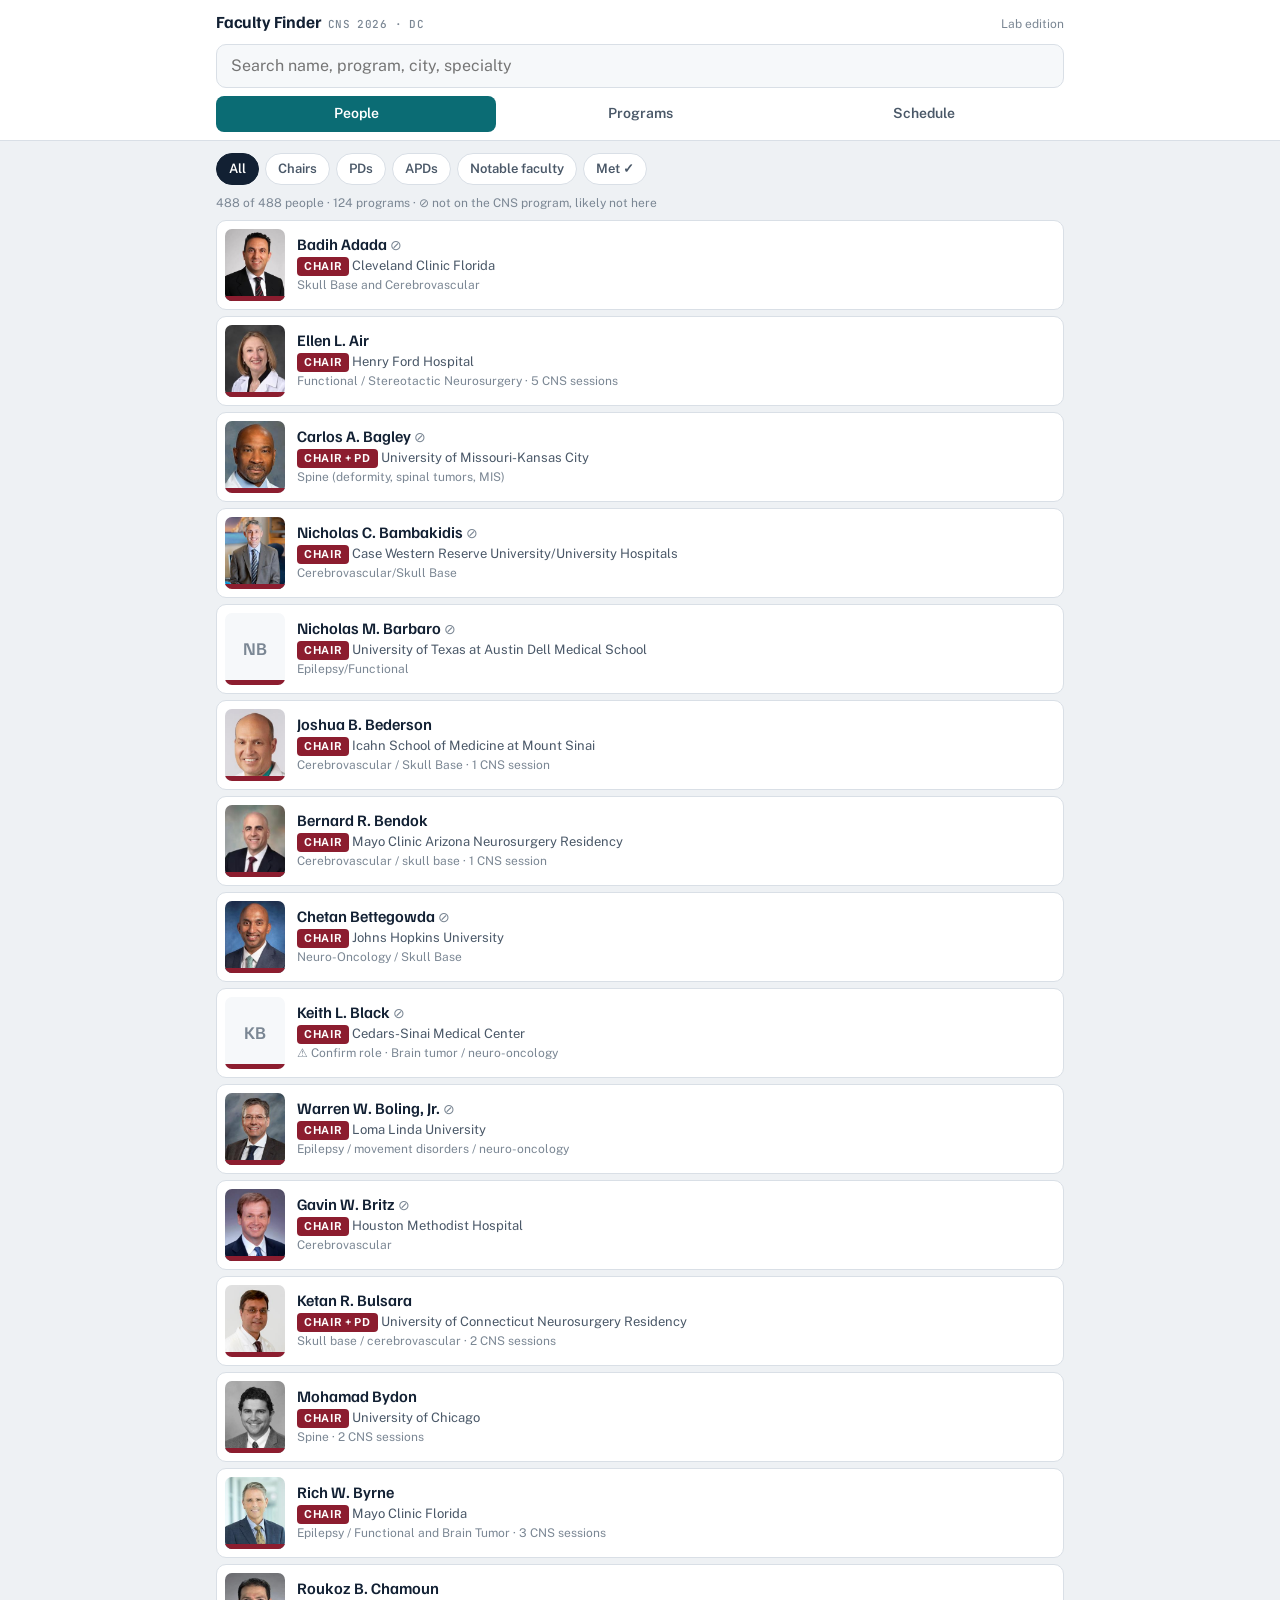
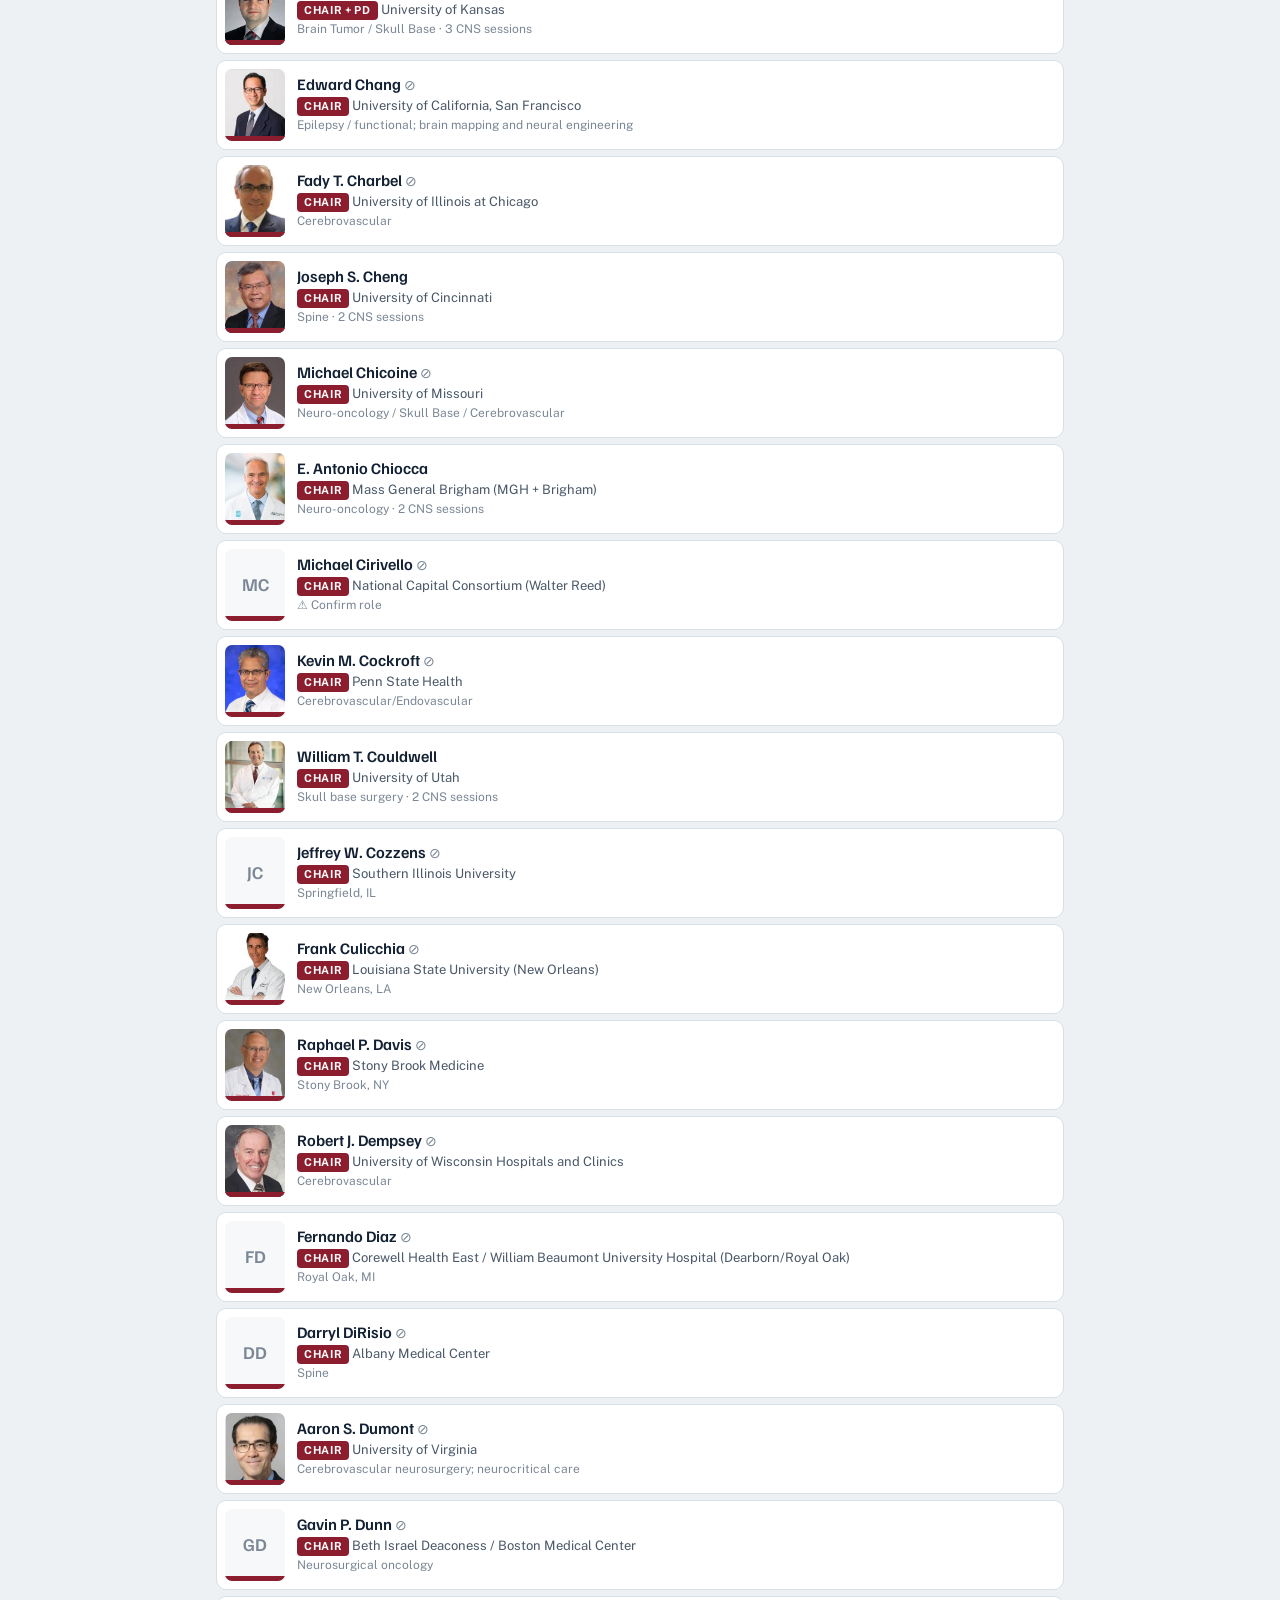
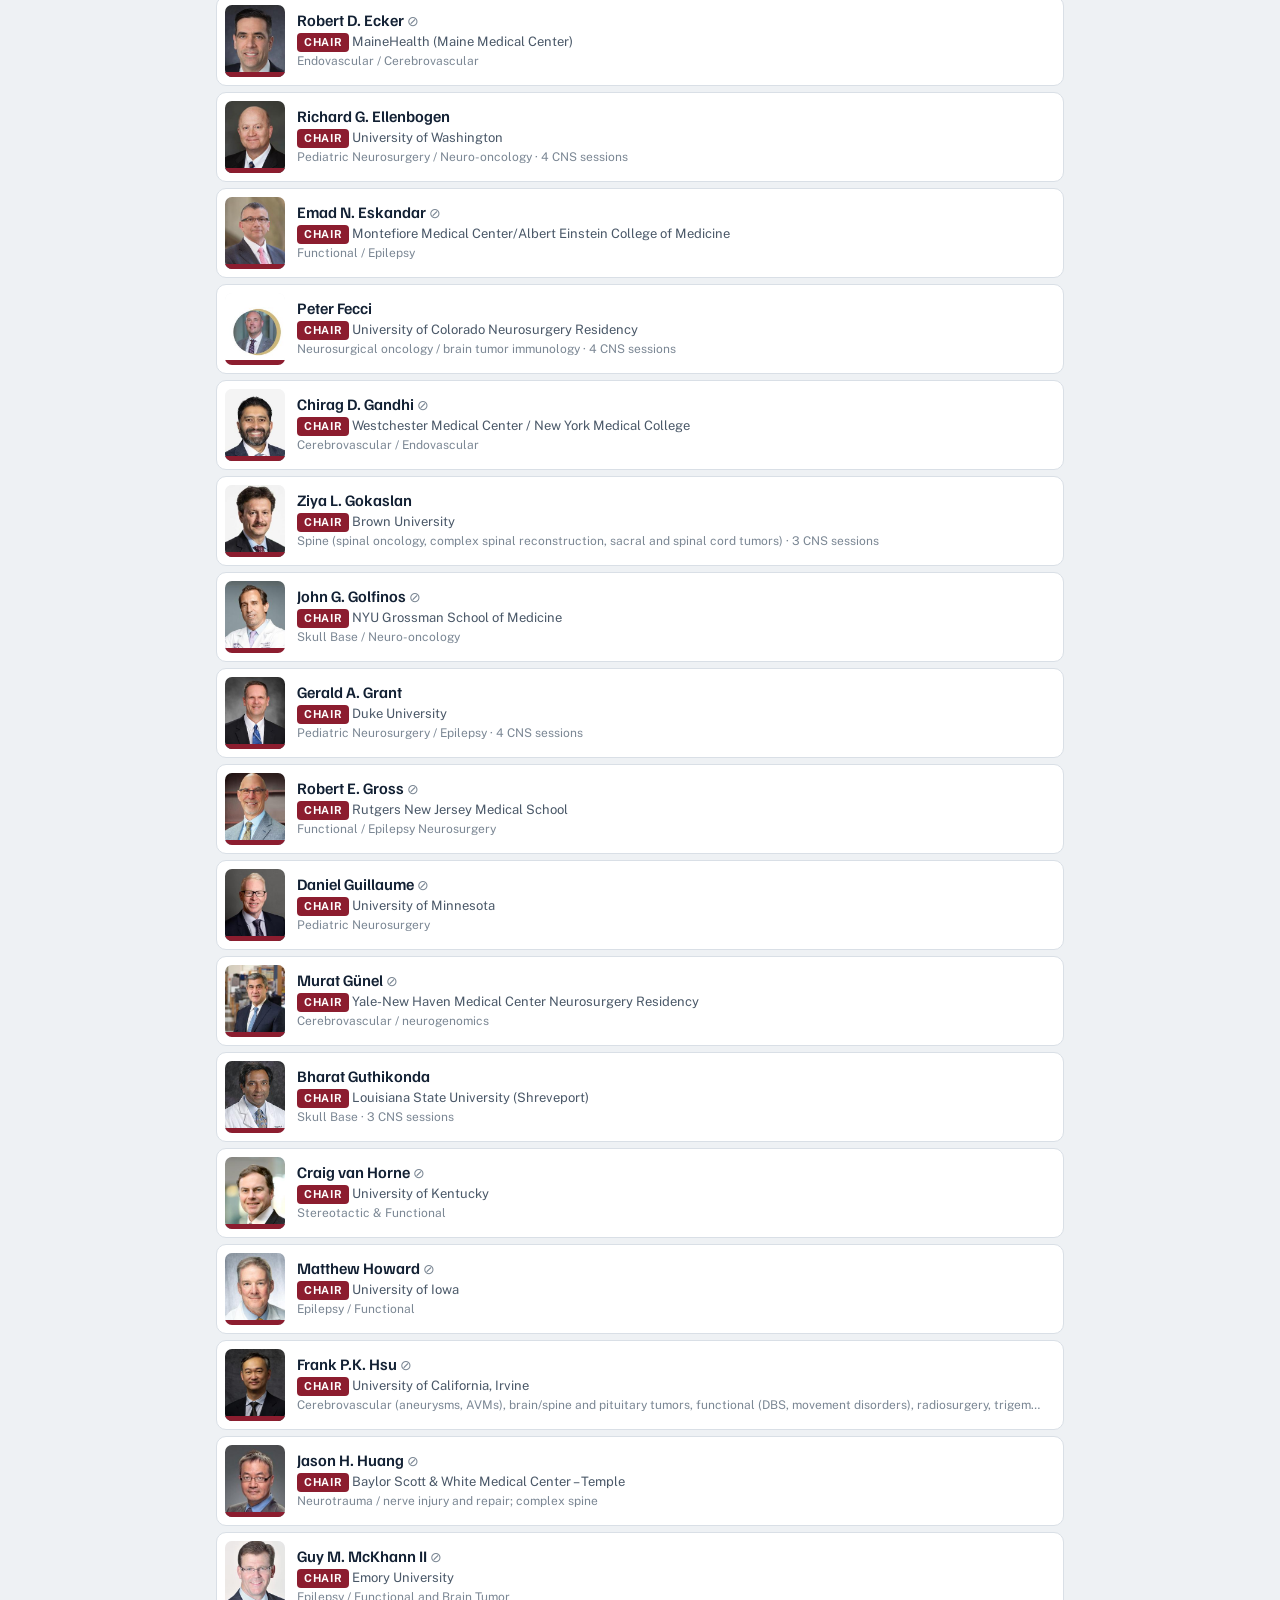
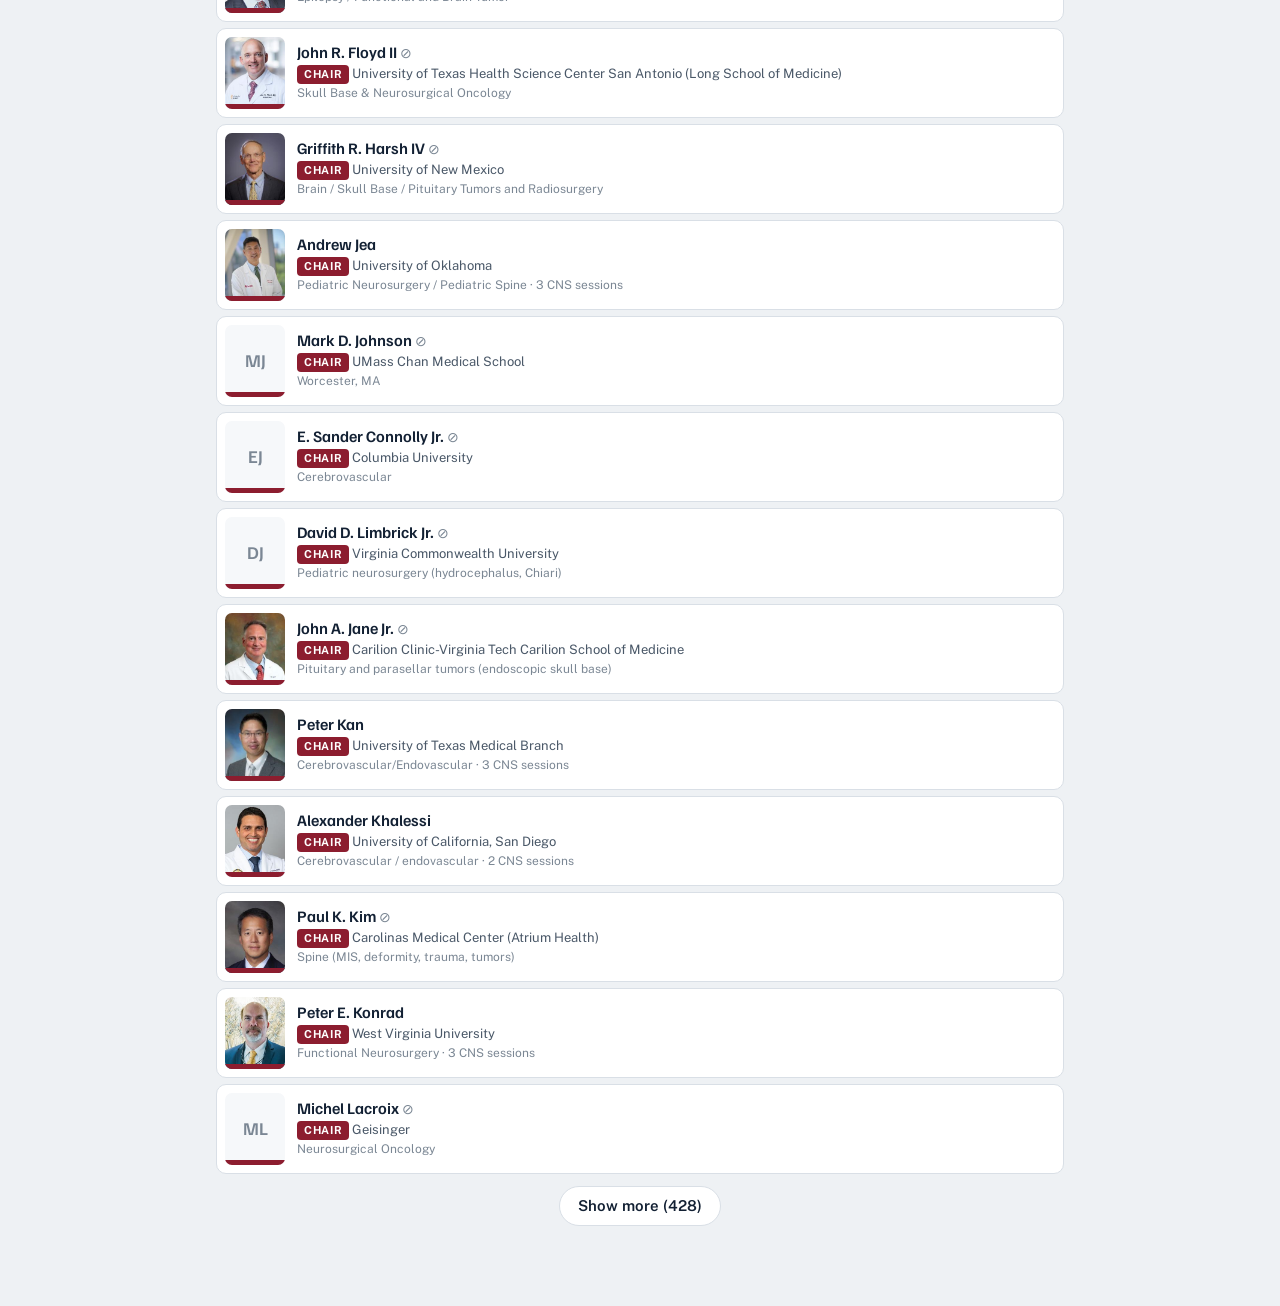
==== commit e14e754c: "CNS Finder: schedule shows chairs and PDs; mark people not on the program Co-Authored-By: Claude Opu" ====
--- a/cns2026/index.html
+++ b/cns2026/index.html
@@ -161,6 +161,14 @@
 .fu{display:flex;gap:16px;flex-wrap:wrap;margin-top:10px;font-size:14px}
 .fu label{display:flex;align-items:center;gap:6px}
 .fu input{width:20px;height:20px;accent-color:var(--accent)}
+.want{color:#c98a00}
+.btn.know-on{background:var(--surface-2);border-color:var(--ink-3);color:var(--ink)}
+.known{display:inline-block;margin-left:6px;font-family:var(--f-body,inherit);font-size:10px;font-weight:700;letter-spacing:.04em;text-transform:uppercase;color:var(--ink-2);border:1px solid var(--line);border-radius:6px;padding:1px 5px;vertical-align:2px}
+.absent{color:var(--ink-3);font-weight:400;font-size:.9em}
+.legend{white-space:nowrap}
+.nowtxt{color:#b4233c;font-weight:600}
+.btn.want-on{background:#fff4d6;border-color:#e0b44a;color:#7a5200}
+.pchip.want{border-color:#e0b44a;background:#fff8e6;color:#5c3d00}
 .note.flag{background:#fff4e0;color:#7a4b00}
 .note{font-size:13px;color:var(--ink-2);background:var(--accent-soft);border-radius:8px;padding:8px 10px;margin-top:10px}
 .mails{font-family:var(--f-mono);font-size:13px;user-select:all}
@@ -183,7 +191,7 @@
       <button role="tab" data-tab="people" aria-selected="true">People</button>
       <button role="tab" data-tab="programs" aria-selected="false">Programs</button>
       <button role="tab" data-tab="schedule" aria-selected="false">Schedule</button>
-      <button role="tab" data-tab="met" aria-selected="false">Met<span class="count" id="metCount"></span></button>
+      <button role="tab" data-tab="met" aria-selected="false">My list<span class="count" id="metCount"></span></button>
     </nav>
   </div>
 </header>
@@ -227,10 +235,10 @@
 
 /* ---------- Sessions (CNS 2026 program) ---------- */
 let S = null; // {sessions, appear}
-const sessReady = fetch('sessions.json').then(r=>r.json()).then(j=>{ S=j; S.byPerson=j.appear; S.sessPeople={}; S.talks={}; for(const pid in j.appear){ j.appear[pid].forEach(a=>{ if(a[3]) (S.talks[a[0]]=S.talks[a[0]]||[]).push({pid, tm:a[3], title:a[1]}); }); } for(const pid in j.appear){ j.appear[pid].forEach(a=>{ (S.sessPeople[a[0]]=S.sessPeople[a[0]]||new Set()).add(pid); }); } if(state.tab==='schedule'||state.tab==='people') render(); }).catch(()=>{ S={sessions:[],appear:{},byPerson:{},sessPeople:{},failed:true}; });
+const sessReady = fetch('sessions.json').then(r=>r.json()).then(j=>{ S=j; S.byPerson=j.appear; S.sessPeople={}; S.talks={}; for(const pid in j.appear){ j.appear[pid].forEach(a=>{ if(a[3]) (S.talks[a[0]]=S.talks[a[0]]||[]).push({pid, tm:a[3], title:a[1]}); }); } for(const pid in j.appear){ j.appear[pid].forEach(a=>{ (S.sessPeople[a[0]]=S.sessPeople[a[0]]||new Set()).add(pid); }); } if(state.tab==='schedule'||state.tab==='people'||state.tab==='met') render(); }).catch(()=>{ S={sessions:[],appear:{},byPerson:{},sessPeople:{},failed:true}; });
 
 /* ---------- State + storage ---------- */
-const state = { readonly:false, tab:'people', q:'', role:'all', metOnly:false, day:null, dirOnly:true, starredOnly:false, limit:60, contacts:{}, extras:{}, plan:new Set(ls.get('cns26.plan.cache',[])), dbOk:null };
+const state = { readonly:false, tab:'people', q:'', role:'all', metOnly:false, wantOnly:false, day:null, dirOnly:true, starredOnly:false, limit:60, contacts:{}, extras:{}, plan:new Set(ls.get('cns26.plan.cache',[])), dbOk:null };
 const pending = ls.get('cns26.pending',{}); // offline-safe write queue
 Object.keys(pending).forEach(id=>{ state.contacts[id]=Object.assign({},state.contacts[id],pending[id]); });
 let db=null, assets=null;
@@ -253,8 +261,20 @@
 
 /* ---------- Helpers ---------- */
 const isMet = id => !!(state.contacts[id] && state.contacts[id].met);
+const isWant = id => !state.readonly && !!(state.contacts[id] && state.contacts[id].want);
+const offProg = id => !!(S && !S.failed && !(S.byPerson[id] && S.byPerson[id].length));
+const ABSENT = '⊘';
+const isLead = p => !!p && (p.r==='Chair' || p.r==='Program Director' || p.r2==='Program Director');
+const isKnow = id => !state.readonly && !!(state.contacts[id] && state.contacts[id].know);
+function SP(si){ const all=S.sessPeople[si]; if(!all) return null; const out=new Set([...all].filter(id=>isLead(byId.get(id))||isWant(id))); return out.size? out : null; }
+function absentTag(id){ return offProg(id)? el('span',{class:'absent',title:'Not on the CNS 2026 program: likely not attending'},' '+ABSENT) : null; }
+function nextAppear(id){ const rows=(S&&S.byPerson[id])||[]; if(!rows.length) return null; const n=nowET(); const ni=DAYS.findIndex(d=>d[0]===n.day);
+  const xs=rows.map(a=>{ const s=S.sessions[a[0]]; const di=DAYS.findIndex(d=>d[0]===s.d); const sl=parseSlot(s.tm)||[timeVal(s.tm),timeVal(s.tm)+60]; const st=a[3]?timeVal(a[3]):sl[0]; return {a,s,di,st,en:a[3]?st+15:sl[1]}; }).sort((x,y)=>x.di-y.di||x.st-y.st);
+  const up=xs.find(x=> ni<0 ? x.di>=0 : (x.di>ni || (x.di===ni && x.en>=n.min)));
+  if(!up) return {done:true}; const dd=DAYS[up.di]; const now= ni===up.di && up.st<=n.min;
+  return {now, txt:(now?'Now':(ni===up.di?'Today':dd[1]))+' '+fmtMin(up.st)+(up.s.r?' · '+up.s.r:'')+' · '+(up.a[1]||up.s.t)}; }
 function refreshCounts(){ const n = Object.keys(state.contacts).filter(isMet).length + Object.keys(state.extras).length; $('#metCount').textContent = n? ' '+n : ''; }
-function matches(p){ if(state.role!=='all' && p.r!==state.role && p.r2!==state.role) return false; if(state.metOnly && !isMet(p.id)) return false; if(state.q){ return state.q.split(/\s+/).every(t=>p._hay.includes(t)); } return true; }
+function matches(p){ if(state.role!=='all' && p.r!==state.role && p.r2!==state.role) return false; if(state.metOnly && !isMet(p.id)) return false; if(state.wantOnly && !isWant(p.id)) return false; if(state.q){ return state.q.split(/\s+/).every(t=>p._hay.includes(t)); } return true; }
 function progLine(p){ const g=PROGS[p.pg]; return g.name; }
 function sortPeople(arr){ return arr.sort((a,b)=> (ROLE_ORDER[a.r]-ROLE_ORDER[b.r]) || a._last.localeCompare(b._last)); }
 
@@ -265,7 +285,7 @@
   return el('button',{class:'row',onclick:()=>openPerson(p.id)},
     avatar(p),
     el('div',{class:'txt'},
-      el('div',{class:'nm'}, p.n),
+      el('div',{class:'nm'}, isWant(p.id)? el('span',{class:'want',title:'Looking for'},'★ '):null, p.n, absentTag(p.id), isKnow(p.id)? el('span',{class:'known'},'Know'):null),
       el('div',{class:'sub'}, el('span',{class:'role '+roleCls(p.r)}, ROLE_SHORT[p.r]+(p.r2?' + '+ROLE_SHORT[p.r2]:'')), ' ', progLine(p)),
       el('div',{class:'sub2'}, [p.fl?'⚠ Confirm role':null, p.s, appear? appear+' CNS session'+(appear>1?'s':''):null].filter(Boolean).join(' · ') || PROGS[p.pg].city+', '+PROGS[p.pg].state)
     ),
@@ -274,11 +294,11 @@
 }
 function renderPeople(m){
   const roles=[['all','All'],['Chair','Chairs'],['Program Director','PDs'],['Associate Program Director','APDs'],['Faculty','Notable faculty']];
-  m.append(el('div',{class:'chips'}, roles.map(([v,l])=>el('button',{class:'chip','aria-pressed':String(state.role===v),onclick:()=>{state.role=v;state.limit=60;render();}},l)), el('button',{class:'chip','aria-pressed':String(state.metOnly),onclick:()=>{state.metOnly=!state.metOnly;render();}},'Met ✓')));
+  m.append(el('div',{class:'chips'}, roles.map(([v,l])=>el('button',{class:'chip','aria-pressed':String(state.role===v),onclick:()=>{state.role=v;state.limit=60;render();}},l)), state.readonly?null:el('button',{class:'chip','aria-pressed':String(state.wantOnly),onclick:()=>{state.wantOnly=!state.wantOnly;render();}},'★ Looking for'), el('button',{class:'chip','aria-pressed':String(state.metOnly),onclick:()=>{state.metOnly=!state.metOnly;render();}},'Met ✓')));
   const list = sortPeople(PEOPLE.filter(matches));
   // when searching, rank name hits first
   if(state.q){ const q=state.q; list.sort((a,b)=>{ const an=norm(a.n).includes(q)?0:1, bn=norm(b.n).includes(q)?0:1; return an-bn || (ROLE_ORDER[a.r]-ROLE_ORDER[b.r]) || a._last.localeCompare(b._last); }); }
-  m.append(el('p',{class:'meta'}, list.length+' of '+PEOPLE.length+' people · '+PROGS.length+' programs'));
+  m.append(el('p',{class:'meta'}, list.length+' of '+PEOPLE.length+' people · '+PROGS.length+' programs', S&&!S.failed? el('span',{class:'legend'}, ' · '+ABSENT+' not on the CNS program, likely not here'):null));
   if(!list.length){ m.append(el('div',{class:'empty'}, el('b',{},'No one matches'), 'Try a last name, a city, or a program like “Barrow”. Met someone not listed? Use “Add person” on the Met tab.')); return; }
   const box=el('div',{class:'list'}); list.slice(0,state.limit).forEach(p=>box.append(personRow(p))); m.append(box);
   if(list.length>state.limit) m.append(el('button',{class:'more',onclick:()=>{state.limit+=120;render();}},'Show more ('+(list.length-state.limit)+')'));
@@ -307,14 +327,14 @@
 function nowET(){ if(window.__nowOverride) return window.__nowOverride; try{ const parts=Object.fromEntries(new Intl.DateTimeFormat('en-US',{timeZone:'America/New_York',month:'long',day:'2-digit',year:'numeric',hour:'numeric',minute:'2-digit',hourCycle:'h23'}).formatToParts(new Date()).map(p=>[p.type,p.value])); return {day:parts.month+' '+parts.day+', '+parts.year, min:(+parts.hour)*60+(+parts.minute)}; }catch(e){ return {day:'',min:0}; } }
 function isLiveDay(){ const n=nowET(); return DAYS.some(d=>d[0]===n.day); }
 function sessionCard(si, live){
-  const s=S.sessions[si]; const ppl=[...(S.sessPeople[si]||[])].map(id=>byId.get(id)).filter(Boolean); sortPeople(ppl);
+  const s=S.sessions[si]; const ppl=[...(SP(si)||[])].map(id=>byId.get(id)).filter(Boolean); sortPeople(ppl);
   const starred=state.plan.has(s.id);
   return el('div',{class:'sess'},
     el('div',{class:'tm'}, s.tm, s.r? el('span',{class:'rm'}, s.r):null),
     el('div',{class:'st2'}, live? liveLine(si, live):null,
       el('div',{style:'display:flex;justify-content:space-between;gap:6px;align-items:flex-start'}, el('div',{class:'ttl'}, s.t), el('button',{class:'star','aria-pressed':String(starred),'aria-label':starred?'Remove from my plan':'Add to my plan',onclick:e=>{ e.stopPropagation(); starred?state.plan.delete(s.id):state.plan.add(s.id); savePlan(); render(); }}, starred?'★':'☆')),
       el('div',{class:'ty'}, [s.ty, s.tr].filter(Boolean).join(' · ')),
-      ppl.length? el('div',{class:'ppl'}, ppl.slice(0,12).map(p=>el('button',{class:'pchip',onclick:()=>openPerson(p.id)}, avatar(p), el('span',{}, p.n.replace(/,.*$/,''))))):null,
+      ppl.length? el('div',{class:'ppl'}, ppl.slice().sort((x,y)=>isWant(y.id)-isWant(x.id)).slice(0,12).map(p=>el('button',{class:'pchip'+(isWant(p.id)?' want':''),onclick:()=>openPerson(p.id)}, avatar(p), el('span',{}, (isWant(p.id)?'★ ':'')+p.n.replace(/,.*$/,''))))):null,
       ppl.length>12? el('div',{class:'ty'}, '+'+(ppl.length-12)+' more from the directory'):null,
       live? talkLines(si, live):null
     ));
@@ -322,17 +342,17 @@
 function liveLine(si, n){ const sl=parseSlot(S.sessions[si].tm); if(!sl) return null; const [a,b]=sl;
   if(a<=n.min && n.min<b) return el('div',{class:'live now'}, el('span',{class:'dot'}), 'Now · ends '+fmtMin(b));
   const d=a-n.min; return el('div',{class:'live soon'}, d<60? 'Starts in '+d+' min' : 'Starts at '+fmtMin(a)); }
-function talkLines(si, n){ const t=(S.talks[si]||[]).map(x=>({...x, sl:parseSlot(x.tm)})).filter(x=>x.sl && x.sl[1]>n.min && x.sl[0]<=n.min+120).sort((a,b)=>a.sl[0]-b.sl[0]).slice(0,6);
+function talkLines(si, n){ const t=(S.talks[si]||[]).filter(x=>isLead(byId.get(x.pid))||isWant(x.pid)).map(x=>({...x, sl:parseSlot(x.tm)})).filter(x=>x.sl && x.sl[1]>n.min && x.sl[0]<=n.min+120).sort((a,b)=>a.sl[0]-b.sl[0]).slice(0,6);
   if(!t.length) return null; return el('div',{class:'talks'}, t.map(x=>{ const p=byId.get(x.pid); const on=x.sl[0]<=n.min; return el('button',{class:'talk'+(on?' on':''),onclick:()=>openPerson(x.pid)}, el('span',{class:'tt'}, on?'Speaking now':fmtMin(x.sl[0])), ' ', el('b',{}, p.n.replace(/,.*$/,'')), x.title? ' · '+x.title:''); })); }
 function renderLive(m){
   const n=nowET();
   if(!DAYS.some(d=>d[0]===n.day)){ m.append(el('div',{class:'empty'}, el('b',{},'Live view runs during the meeting'), 'CNS 2026 runs Oct 31–Nov 4 in Washington, DC (Eastern time). Pick a day above to browse the program.')); return; }
-  const today=S.sessions.map((s,i)=>i).filter(i=>S.sessions[i].d===n.day && (!state.dirOnly || (S.sessPeople[i]&&S.sessPeople[i].size)) && parseSlot(S.sessions[i].tm));
+  const today=S.sessions.map((s,i)=>i).filter(i=>S.sessions[i].d===n.day && (!state.dirOnly || SP(i)) && parseSlot(S.sessions[i].tm));
   const nowL=today.filter(i=>{ const [a,b]=parseSlot(S.sessions[i].tm); return a<=n.min && n.min<b; }).sort((x,y)=>parseSlot(S.sessions[x].tm)[1]-parseSlot(S.sessions[y].tm)[1]);
   const next=today.filter(i=>{ const a=parseSlot(S.sessions[i].tm)[0]; return a>n.min && a<=n.min+180; }).sort((x,y)=>parseSlot(S.sessions[x].tm)[0]-parseSlot(S.sessions[y].tm)[0]);
-  m.append(el('p',{class:'meta'}, 'Updated '+fmtMin(n.min)+' ET · refreshes every minute'+(state.dirOnly?' · sessions with directory faculty':'')));
+  m.append(el('p',{class:'meta'}, 'Updated '+fmtMin(n.min)+' ET · refreshes every minute'+(state.dirOnly?' · sessions with chairs & PDs':'')));
   m.append(el('div',{class:'st'},'HAPPENING NOW'));
-  if(nowL.length){ const l=el('div',{class:'list'}); nowL.forEach(i=>l.append(sessionCard(i,n))); m.append(l); } else m.append(el('div',{class:'empty'},'Nothing in session right now'+(state.dirOnly?' with directory faculty':'')+'.'));
+  if(nowL.length){ const l=el('div',{class:'list'}); nowL.forEach(i=>l.append(sessionCard(i,n))); m.append(l); } else m.append(el('div',{class:'empty'},'Nothing in session right now'+(state.dirOnly?' with a chair or PD':'')+'.'));
   m.append(el('div',{class:'st'},'NEXT 3 HOURS'));
   if(next.length){ const l=el('div',{class:'list'}); next.forEach(i=>l.append(sessionCard(i,n))); m.append(l); } else m.append(el('div',{class:'empty'},'Nothing else scheduled in the next 3 hours.'));
 }
@@ -342,20 +362,26 @@
   if(!state.day) state.day=isLiveDay()?'now':todayKey();
   m.append(el('div',{class:'days'}, el('button',{class:'day live-day','aria-pressed':String(state.day==='now'),onclick:()=>{state.day='now';render();}}, el('b',{},'Now'), el('span',{},'live')), DAYS.map(([k,a,b])=>el('button',{class:'day','aria-pressed':String(state.day===k),onclick:()=>{state.day=k;render();}}, el('b',{},a), el('span',{},b)))));
   m.append(el('div',{class:'chips'},
-    el('button',{class:'chip','aria-pressed':String(state.dirOnly),onclick:()=>{state.dirOnly=!state.dirOnly;render();}},'With directory faculty'),
+    el('button',{class:'chip','aria-pressed':String(state.dirOnly),onclick:()=>{state.dirOnly=!state.dirOnly;render();}},'Chairs & PDs'),
     el('button',{class:'chip','aria-pressed':String(state.starredOnly),onclick:()=>{state.starredOnly=!state.starredOnly;render();}},'★ My plan')));
   if(state.day==='now'){ renderLive(m); return; }
   const q=state.q;
-  let idx=S.sessions.map((s,i)=>i).filter(i=>{ const s=S.sessions[i]; if(s.d!==state.day) return false; if(state.starredOnly && !state.plan.has(s.id)) return false; if(state.dirOnly && !state.starredOnly && !(S.sessPeople[i]&&S.sessPeople[i].size)) return false;
-    if(q){ const hay=norm(s.t+' '+s.ty+' '+(s.tr||'')+' '+[...(S.sessPeople[i]||[])].map(id=>byId.get(id).n).join(' ')); if(!q.split(/\s+/).every(t=>hay.includes(t))) return false; } return true; });
+  let idx=S.sessions.map((s,i)=>i).filter(i=>{ const s=S.sessions[i]; if(s.d!==state.day) return false; if(state.starredOnly && !state.plan.has(s.id)) return false; if(state.dirOnly && !state.starredOnly && !SP(i)) return false;
+    if(q){ const hay=norm(s.t+' '+s.ty+' '+(s.tr||'')+' '+[...(SP(i)||[])].map(id=>byId.get(id).n).join(' ')); if(!q.split(/\s+/).every(t=>hay.includes(t))) return false; } return true; });
   idx.sort((a,b)=>timeVal(S.sessions[a].tm)-timeVal(S.sessions[b].tm));
-  m.append(el('p',{class:'meta'}, idx.length+' sessions'+(state.dirOnly&&!state.starredOnly?' with people from the directory':'')+'. Times as listed in the CNS program.'));
-  if(!idx.length){ m.append(el('div',{class:'empty'},el('b',{},state.starredOnly?'No starred sessions this day':'No sessions match'), state.starredOnly?'Tap ☆ on any session to add it to your plan.':'Turn off “With directory faculty” to see every session.')); return; }
+  m.append(el('p',{class:'meta'}, idx.length+' sessions'+(state.dirOnly&&!state.starredOnly?' with chairs & PDs':'')+'. Times as listed in the CNS program.'));
+  if(!idx.length){ m.append(el('div',{class:'empty'},el('b',{},state.starredOnly?'No starred sessions this day':'No sessions match'), state.starredOnly?'Tap ☆ on any session to add it to your plan.':'Turn off “Chairs & PDs” to see every session.')); return; }
   const l=el('div',{class:'list'}); idx.forEach(i=>l.append(sessionCard(i))); m.append(l);
 }
 function metEntries(){ const out=[]; for(const id in state.contacts){ if(isMet(id) && byId.get(id)) out.push({kind:'dir',id,p:byId.get(id),c:state.contacts[id]}); } for(const id in state.extras){ out.push({kind:'extra',id,x:state.extras[id]}); } out.sort((a,b)=> ((b.c||b.x).metAt||'').localeCompare((a.c||a.x).metAt||'')); return out; }
 function followupText(entries){ return entries.map(e=>{ if(e.kind==='dir'){ const g=PROGS[e.p.pg]; return [e.p.n+(e.p.cred?', '+e.p.cred:''), e.p.r+' · '+g.name, e.p.e?('Email: '+e.p.e):'Email: not listed', e.c.notes?('Notes: '+e.c.notes):null, e.c.emailed?'Status: emailed':'Status: follow up'].filter(Boolean).join('\n'); } const x=e.x; return [x.name, x.org||'', x.email?('Email: '+x.email):'', x.notes?('Notes: '+x.notes):'', x.emailed?'Status: emailed':'Status: follow up'].filter(Boolean).join('\n'); }).join('\n\n'); }
 function renderMet(m){
+  const want=PEOPLE.filter(p=>isWant(p.id) && !isMet(p.id)).sort((a,b)=>{ const na=nextAppear(a.id), nb=nextAppear(b.id); const ka=na&&!na.done?(na.now?0:1):2, kb=nb&&!nb.done?(nb.now?0:1):2; return ka-kb || a._last.localeCompare(b._last); });
+  const found=PEOPLE.filter(p=>isWant(p.id) && isMet(p.id)).length;
+  m.append(el('div',{class:'sec',style:'margin-top:4px'},'Looking for', el('span',{class:'meta',style:'font-weight:400;margin-left:6px;text-transform:none;letter-spacing:0'}, want.length+' to find'+(found?' · '+found+' found':''))));
+  if(!want.length) m.append(el('div',{class:'empty'}, el('b',{}, found?'Everyone on your list is found':'No one on your list yet'), 'Open anyone in People and tap “☆ Look for”. They get a ★ everywhere, and here you will see where each one is next.'));
+  else { const wl=el('div',{class:'list'}); want.forEach(p=>{ const r=personRow(p); const nx=nextAppear(p.id); r.querySelector('.sub2').textContent= !nx? ABSENT+' Not on the program, likely not here' : nx.done? 'No more sessions at CNS 2026' : (nx.now?'● ':'Next: ')+nx.txt; if(nx&&nx.now) r.querySelector('.sub2').classList.add('nowtxt'); wl.append(r); }); m.append(wl); }
+  m.append(el('div',{class:'sec'},'Met'));
   const entries=metEntries(); const todo=entries.filter(e=>!(e.c||e.x).emailed);
   m.append(el('div',{class:'sumcard'}, el('div',{}, el('b',{}, String(entries.length)), ' met · ', el('b',{}, String(todo.length)), ' to email'), entries.length? el('button',{class:'btn sm',onclick:()=>copy(followupText(entries))},'Copy follow-up list'):null));
   if(!entries.length){ m.append(el('div',{class:'empty'}, el('b',{},'No one marked as met yet'), 'Open anyone in People and tap “I met them”. Your notes and photos sync here for follow-up emails.')); }
@@ -384,11 +410,14 @@
   let nt; notes.addEventListener('input',()=>{ clearTimeout(nt); savedMsg.textContent='Saving…'; nt=setTimeout(()=>{ const patch={notes:notes.value}; if(!c().met && notes.value.trim()){ patch.met=true; patch.metAt=new Date().toISOString(); metBtn.className='btn on'; metBtn.textContent='✓ Met'; } saveContact(id,patch); savedMsg.textContent= state.dbOk?'Saved':'Saved on this phone; syncs when online'; },700); });
   const emailed=el('input',{type:'checkbox',id:'em-'+id}); emailed.checked=!!c().emailed; emailed.addEventListener('change',()=>saveContact(id,{emailed:emailed.checked}));
   const big=avatar(p,{now:true});
-  w.append(el('div',{class:'hero'}, big, el('div',{style:'min-width:0'}, el('h2',{},p.n), p.cred?el('div',{class:'cred'},p.cred):null, el('span',{class:'role '+roleCls(p.r)}, p.r+(p.r2?' · '+p.r2:'')), el('div',{class:'ttl'}, p.t))));
+  w.append(el('div',{class:'hero'}, big, el('div',{style:'min-width:0'}, el('h2',{},isWant(id)?el('span',{class:'want'},'★ '):null,p.n,absentTag(id)), p.cred?el('div',{class:'cred'},p.cred):null, el('span',{class:'role '+roleCls(p.r)}, p.r+(p.r2?' · '+p.r2:'')), el('div',{class:'ttl'}, p.t))));
   if(p.fl) w.append(el('div',{class:'note flag'},'⚠ ', p.fl));
+  if(offProg(id)) w.append(el('div',{class:'note'}, ABSENT+' Not on the CNS 2026 program (no talk, panel or moderator role), so likely not attending.'));
   if(p.pf) w.append(el('div',{class:'note'},'Public figure: no headshot is stored for this person. Use the profile link, or add your own photo.'));
+  const wantBtn=el('button',{class:'btn'+(isWant(id)?' want-on':''),onclick:()=>{ const now=!isWant(id); saveContact(id,{want:now}); wantBtn.className='btn'+(now?' want-on':''); wantBtn.textContent=now?'★ Looking for':'☆ Look for'; toast(now?'Added to Looking for':'Removed from Looking for'); }}, isWant(id)?'★ Looking for':'☆ Look for');
+  const knowBtn=el('button',{class:'btn'+(isKnow(id)?' know-on':''),onclick:()=>{ const now=!isKnow(id); saveContact(id,{know:now}); knowBtn.className='btn'+(now?' know-on':''); knowBtn.textContent=now?'✓ Know them':'Know them'; toast(now?'Marked as someone you know':'Unmarked'); }}, isKnow(id)?'✓ Know them':'Know them');
   if(state.readonly) w.append(el('div',{class:'btns'}, p.u? el('a',{class:'btn',href:p.u,target:'_blank',rel:'noopener'},'Profile ↗'):null));
-  else w.append(el('div',{class:'btns'}, metBtn, p.u? el('a',{class:'btn',href:p.u,target:'_blank',rel:'noopener'},'Profile ↗'):null, assets? el('button',{class:'btn',onclick:()=>pickPhoto(async blob=>{ const r=await assets.upload(blob,{type:'image/jpeg'}); saveContact(id,{photo:r.id}); toast('Photo added'); buildPerson(sh,id); })}, c().photo?'Replace photo':'Add my photo'):null));
+  else w.append(el('div',{class:'btns'}, metBtn, wantBtn, knowBtn, p.u? el('a',{class:'btn',href:p.u,target:'_blank',rel:'noopener'},'Profile ↗'):null, assets? el('button',{class:'btn',onclick:()=>pickPhoto(async blob=>{ const r=await assets.upload(blob,{type:'image/jpeg'}); saveContact(id,{photo:r.id}); toast('Photo added'); buildPerson(sh,id); })}, c().photo?'Replace photo':'Add my photo'):null));
   const kv=el('dl',{class:'kv'});
   const add=(k,v)=>{ if(v) kv.append(el('div',{}, el('dt',{},k), el('dd',{},v))); };
   add('Program', el('button',{class:'back',style:'padding:0;font-size:15px;text-align:left',onclick:()=>openProgram(p.pg)}, g.name));
@@ -434,7 +463,7 @@
 qx.addEventListener('click',()=>{ q.value=''; qx.hidden=true; state.q=''; render(); q.focus(); });
 addEventListener('keydown',e=>{ if(e.key==='Escape' && !$('#sheet').hidden) closeSheet(); });
 refreshCounts(); render();
-setInterval(()=>{ if(state.tab==='schedule' && state.day==='now' && $('#sheet').hidden){ const y=scrollY; render(); scrollTo(0,y); } }, 60000);
+setInterval(()=>{ if(((state.tab==='schedule' && state.day==='now')||state.tab==='met') && $('#sheet').hidden){ const y=scrollY; render(); scrollTo(0,y); } }, 60000);
 function setReadonly(label){ state.readonly=true; setSync(label); document.querySelector('nav.tabs button[data-tab=met]').hidden=true; document.querySelector('nav.tabs').style.gridTemplateColumns='repeat(3,1fr)'; if(state.tab==='met') state.tab='people'; render(); }
 const STATIC = !!document.querySelector('meta[name="cns-static"]');
 if(STATIC){ setReadonly('Lab edition'); if('serviceWorker' in navigator){ try{ navigator.serviceWorker.register('sw.js'); }catch(e){} } }
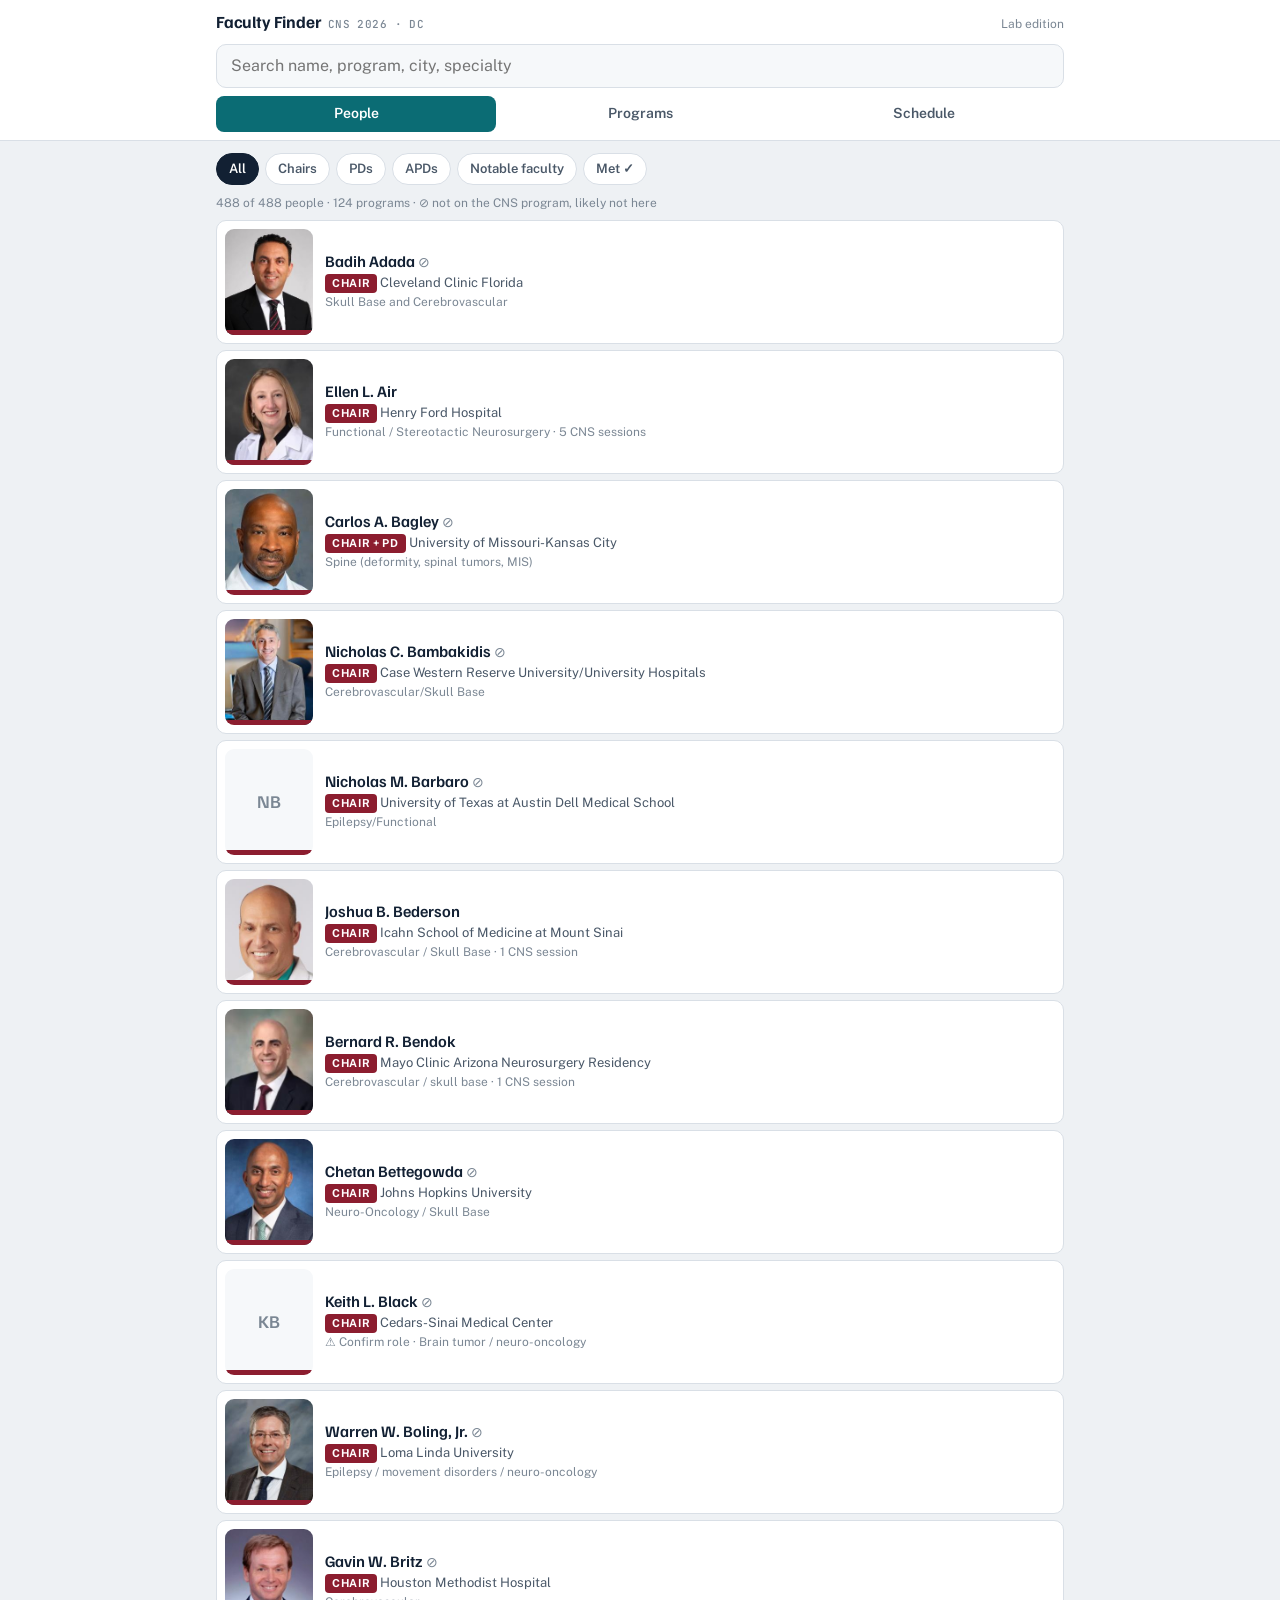
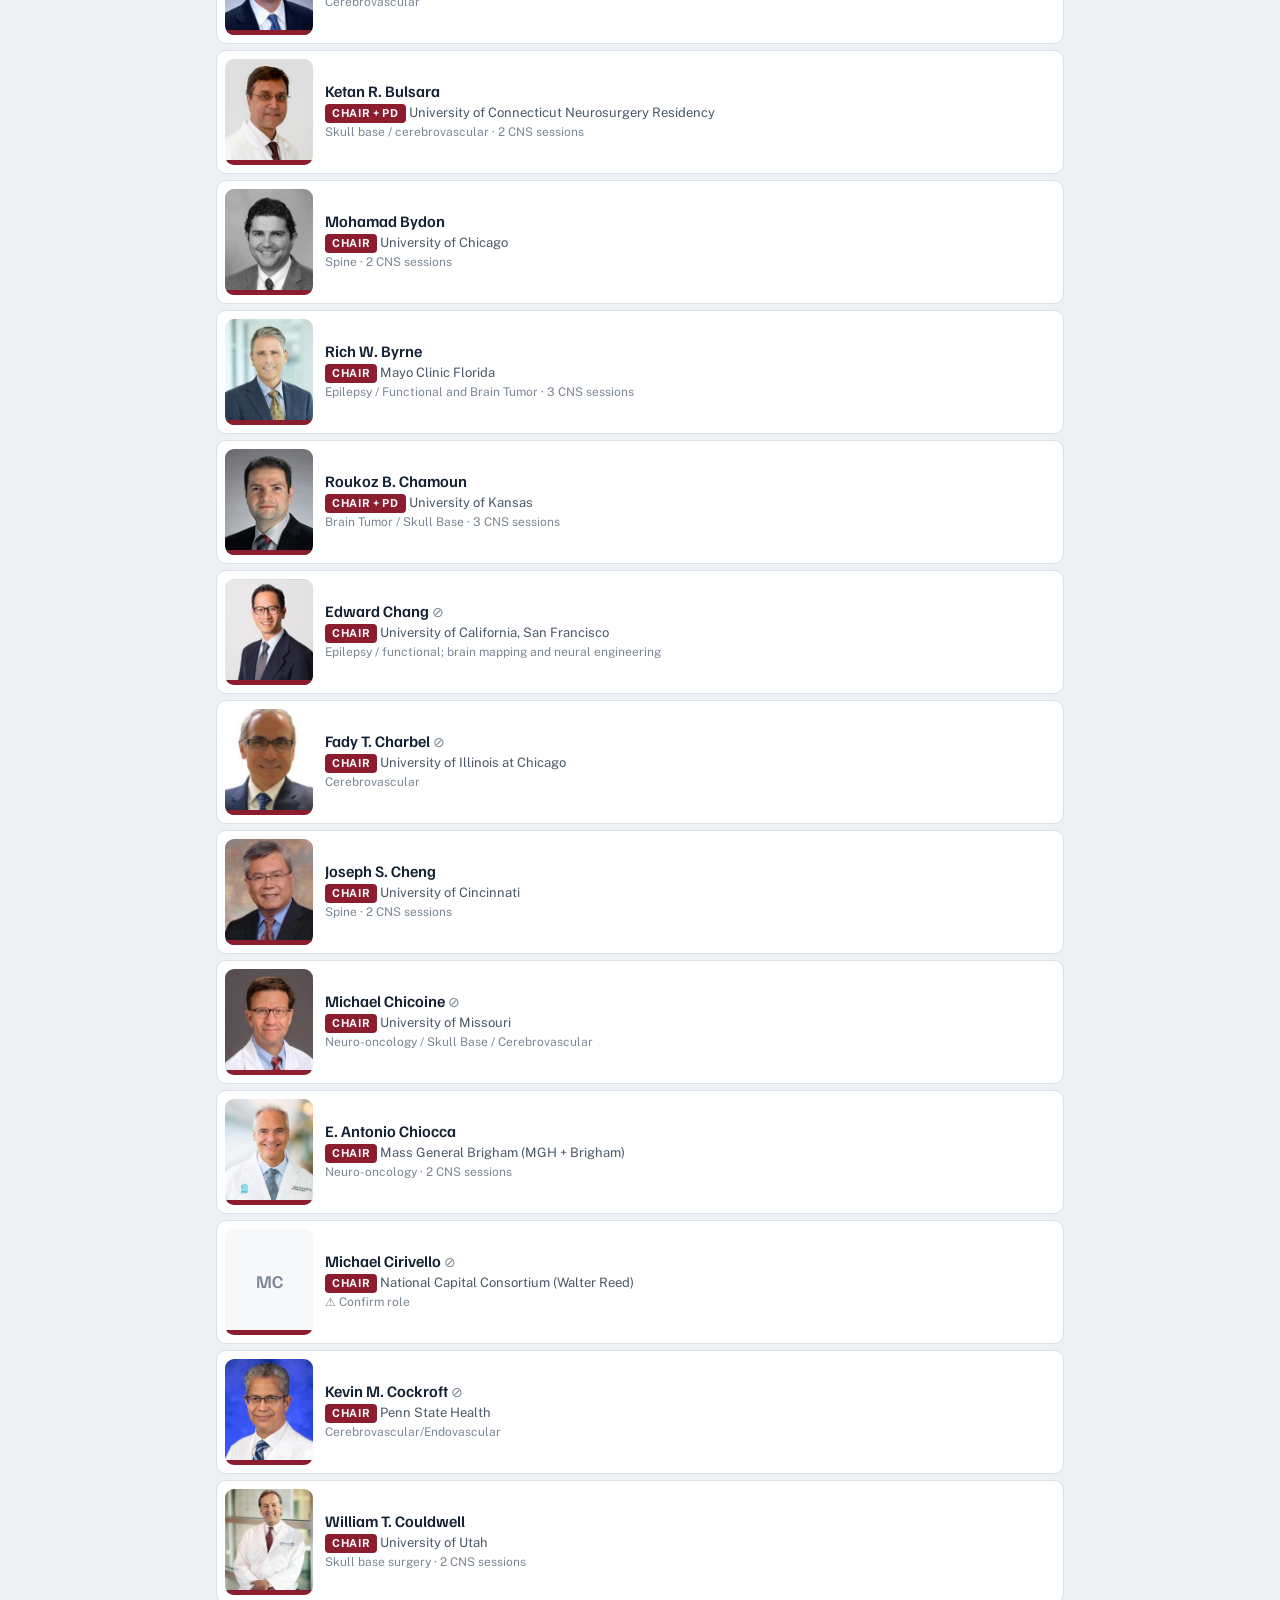
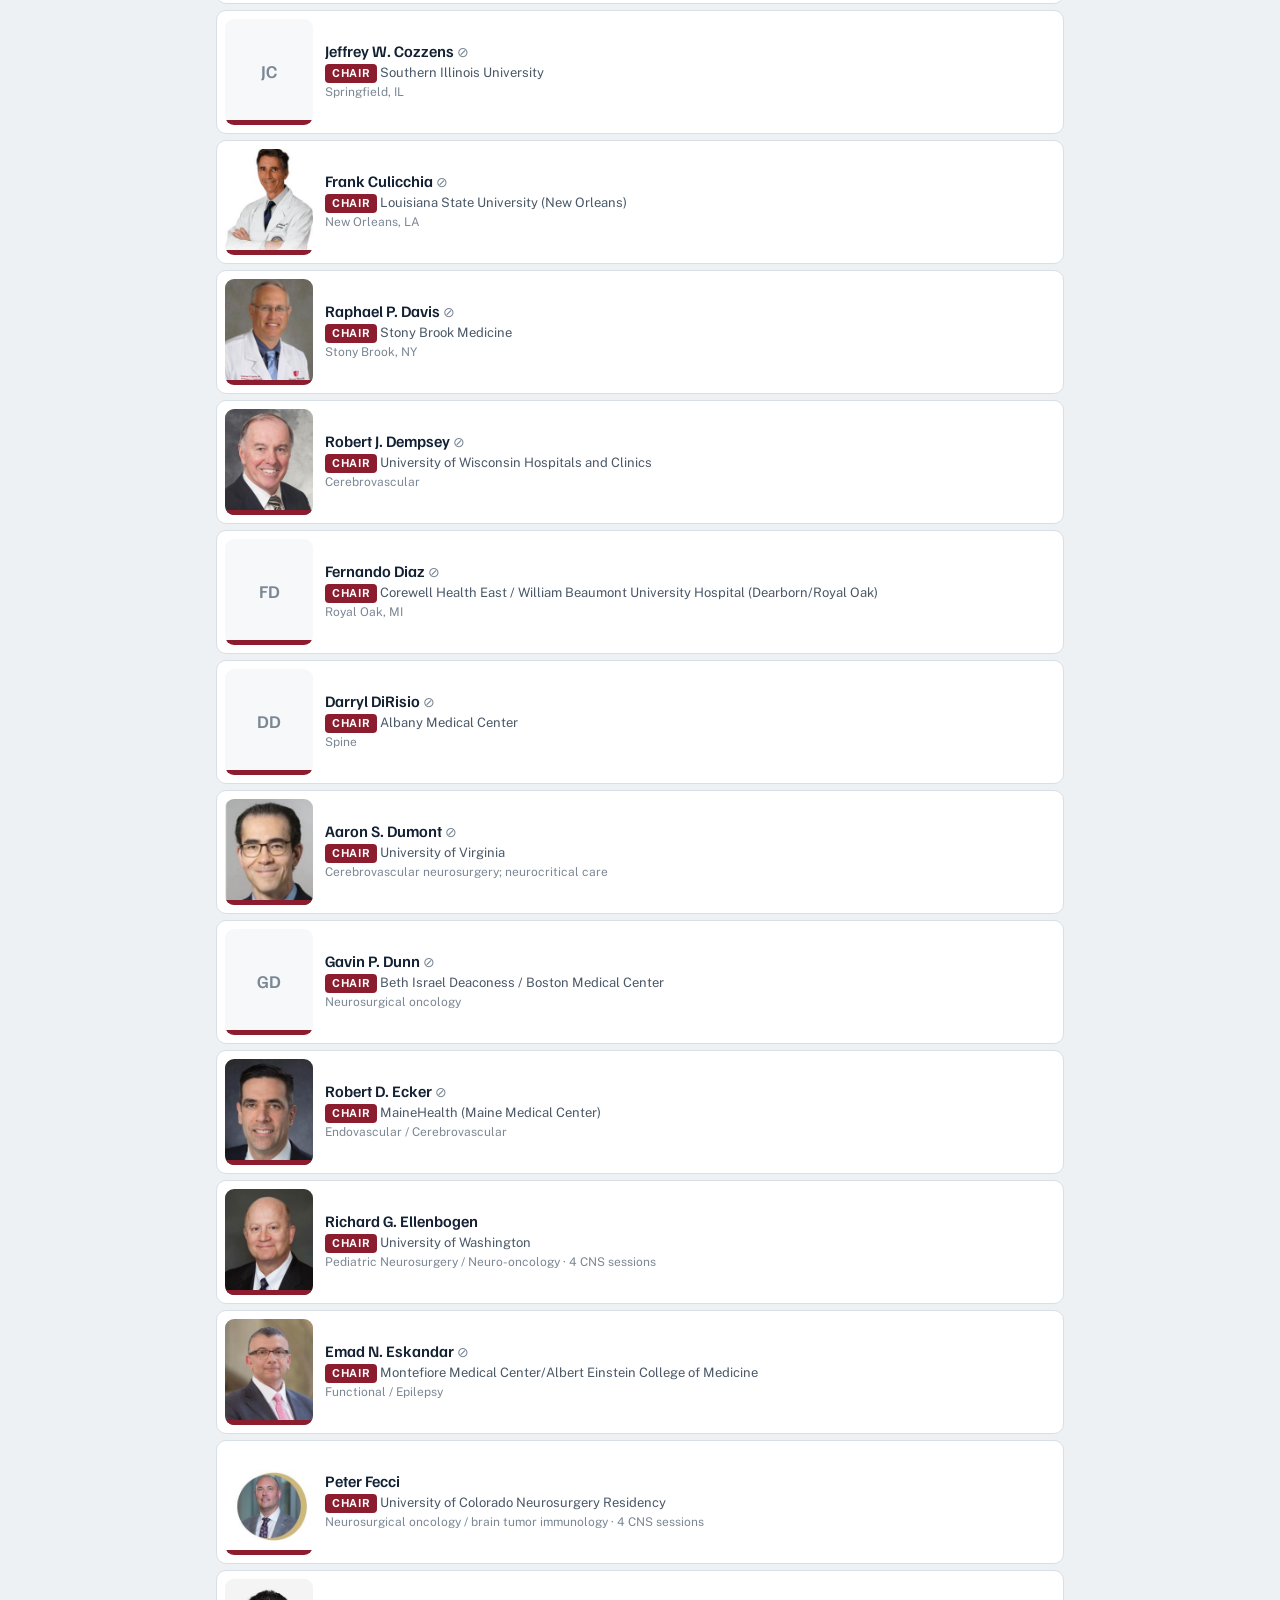
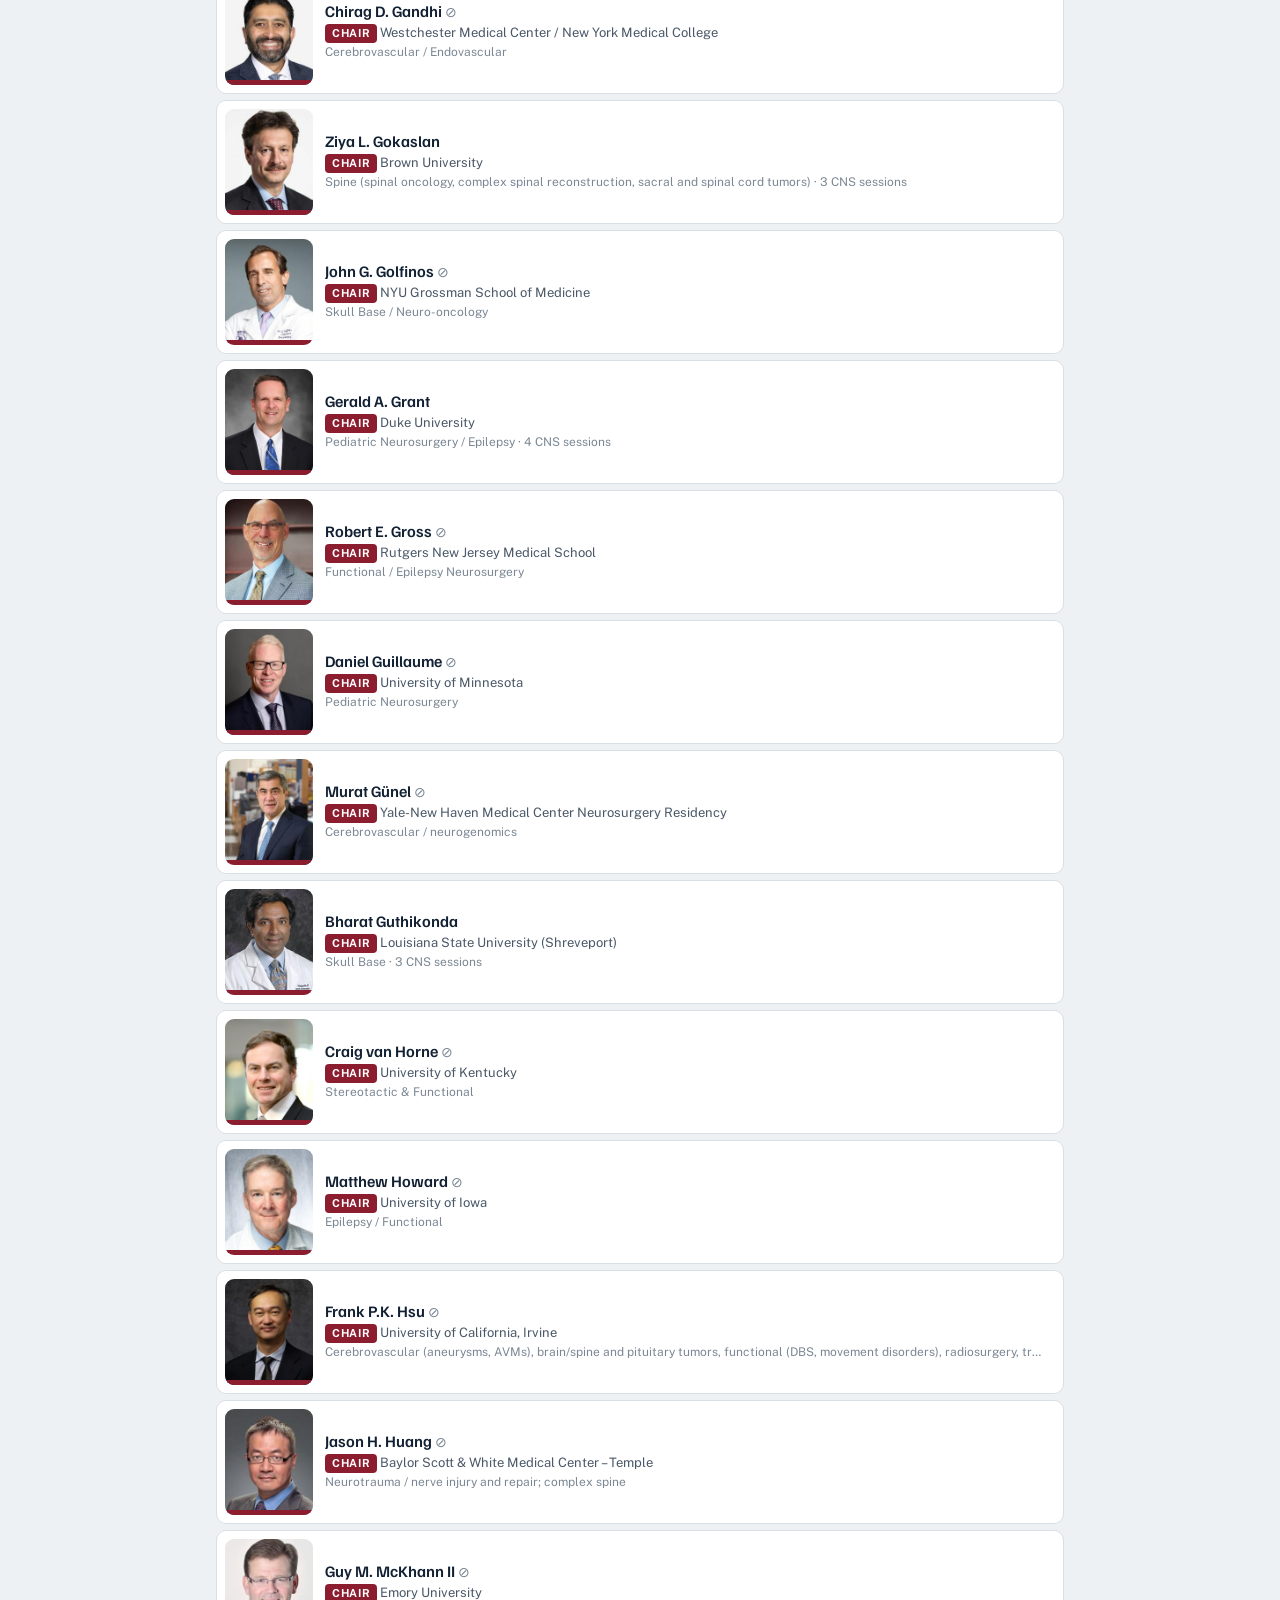
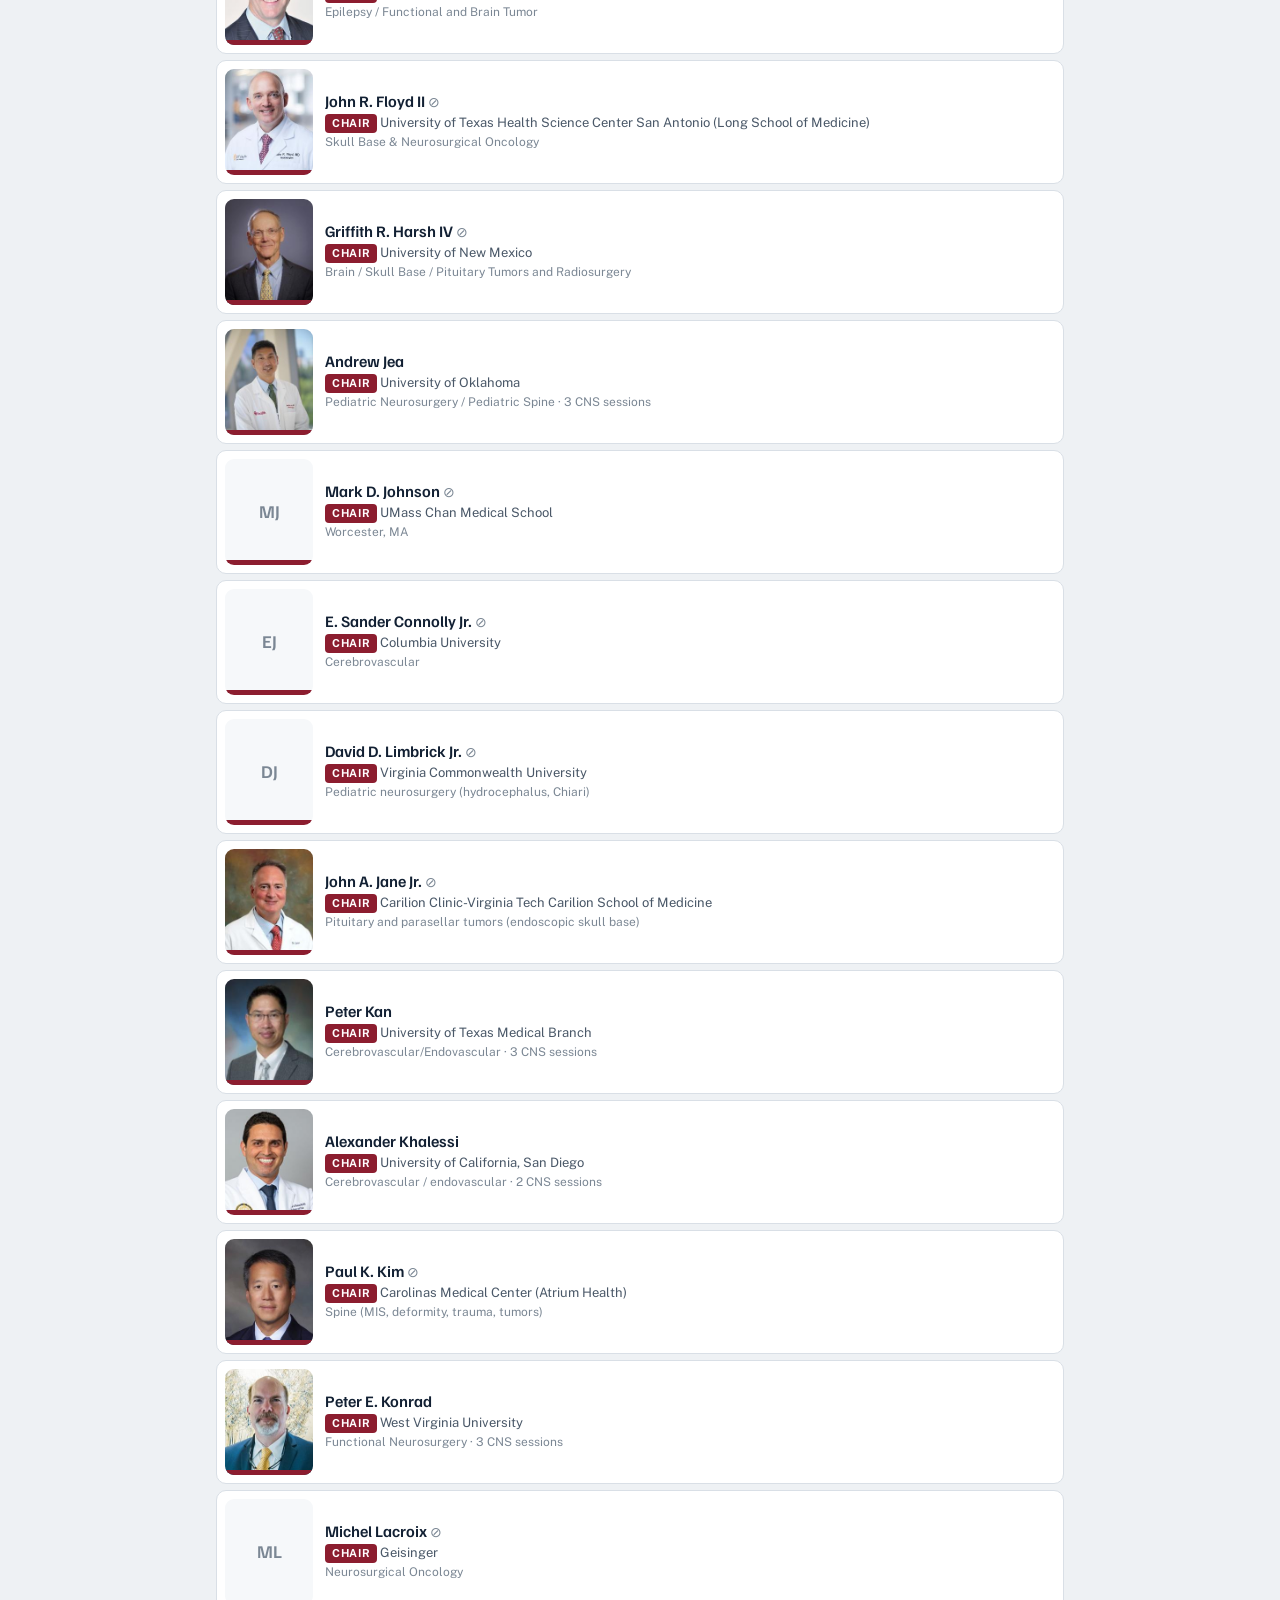
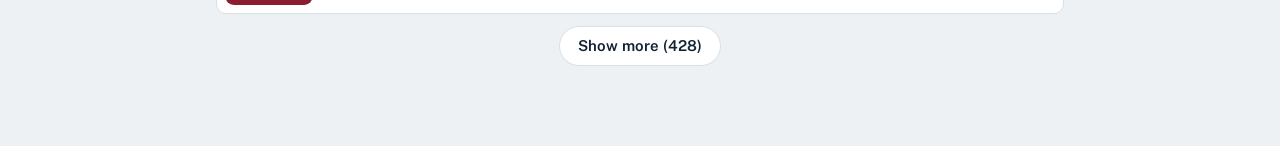
==== commit ec621c84: "CNS Finder: larger photos and surname pronunciation Co-Authored-By: Claude Opus 5.5 <noreply@anthrop" ====
--- a/cns2026/index.html
+++ b/cns2026/index.html
@@ -72,7 +72,7 @@
 .meta{font-size:12px;color:var(--ink-3);margin:0 0 8px}
 
 .list{display:flex;flex-direction:column;gap:6px}
-.row{display:grid;grid-template-columns:60px 1fr auto;gap:12px;align-items:center;background:var(--surface);border:1px solid var(--line);border-radius:var(--r);padding:8px 10px 8px 8px;text-align:left;width:100%}
+.row{display:grid;grid-template-columns:88px 1fr auto;gap:12px;align-items:center;background:var(--surface);border:1px solid var(--line);border-radius:var(--r);padding:8px 10px 8px 8px;text-align:left;width:100%}
 .row:active{background:var(--surface-2)}
 .row .txt{min-width:0}
 .row .nm{font-family:var(--f-display);font-weight:600;font-size:16px;line-height:1.2;overflow-wrap:anywhere}
@@ -81,7 +81,7 @@
 .tick{width:26px;height:26px;border-radius:50%;display:grid;place-items:center;font-size:14px;font-weight:700;color:var(--accent-ink);background:var(--met)}
 .tick.off{background:none;border:1.5px dashed var(--line);color:transparent}
 
-.av{position:relative;width:60px;height:72px;border-radius:7px;overflow:hidden;background:var(--surface-2);display:grid;place-items:center;font-family:var(--f-display);font-weight:600;color:var(--ink-3);font-size:18px}
+.av{position:relative;width:88px;height:106px;border-radius:9px;overflow:hidden;background:var(--surface-2);display:grid;place-items:center;font-family:var(--f-display);font-weight:600;color:var(--ink-3);font-size:18px}
 .av img{width:100%;height:100%;object-fit:cover;object-position:50% 20%;display:block}
 .av .rb{position:absolute;left:0;right:0;bottom:0;height:5px}
 .rb.Chair{background:var(--chair)} .rb.Program-Director{background:var(--pd)} .rb.Associate-Program-Director{background:var(--apd)} .rb.Faculty{background:var(--fac)}
@@ -100,7 +100,7 @@
 .prog .pn{font-weight:600;min-width:0}
 .prog .pc{font-size:12px;color:var(--ink-3)}
 .prog .faces{display:flex;flex:none}
-.prog .faces .av{width:30px;height:36px;border-radius:5px;margin-left:-6px;border:2px solid var(--surface);font-size:11px}
+.prog .faces .av{width:40px;height:48px;border-radius:5px;margin-left:-6px;border:2px solid var(--surface);font-size:11px}
 .prog .faces .av .rb{height:3px}
 
 /* Schedule */
@@ -118,7 +118,7 @@
 .sess .ty{font-size:12px;color:var(--ink-3);margin-top:2px}
 .ppl{display:flex;flex-wrap:wrap;gap:6px;margin-top:8px}
 .pchip{display:flex;align-items:center;gap:6px;border:1px solid var(--line);background:var(--surface-2);border-radius:18px;padding:2px 10px 2px 2px;font-size:12px;font-weight:600;max-width:100%}
-.pchip .av{width:28px;height:28px;border-radius:50%;font-size:10px}
+.pchip .av{width:44px;height:44px;border-radius:50%;font-size:12px}
 .pchip .av .rb{display:none}
 .pchip span{overflow:hidden;text-overflow:ellipsis;white-space:nowrap}
 .star{border:0;background:none;font-size:18px;color:var(--ink-3);padding:0 2px;line-height:1}
@@ -138,13 +138,15 @@
 .sbar{position:sticky;top:0;z-index:2;background:var(--surface);border-bottom:1px solid var(--line)}
 .sbar .wrap{display:flex;align-items:center;justify-content:space-between;height:52px;gap:10px}
 .back{border:0;background:none;font-weight:600;color:var(--accent);font-size:16px;padding:8px 0}
-.hero{display:grid;grid-template-columns:132px 1fr;gap:16px;align-items:end;padding-block:16px 4px}
-.hero .av{width:132px;height:162px;border-radius:10px;font-size:34px}
+.hero{display:grid;grid-template-columns:1fr;gap:14px;padding-block:16px 4px}
+.hero .av{width:min(100%,240px);height:auto;aspect-ratio:5/6;border-radius:12px;font-size:44px}
+.say{font-size:14px;color:var(--ink-2);margin:-2px 0 8px}
+.say b{font-weight:700;color:var(--ink);letter-spacing:.02em}
 .hero .av .rb{height:8px}
 .hero h2{font-family:var(--f-display);font-size:24px;line-height:1.1;margin:0 0 4px;text-wrap:balance;letter-spacing:-.01em}
 .hero .cred{font-size:13px;color:var(--ink-2);margin-bottom:8px}
 .hero .ttl{font-size:13px;color:var(--ink-2);margin-top:6px}
-@media (max-width:380px){.hero{grid-template-columns:110px 1fr}.hero .av{width:110px;height:136px}.hero h2{font-size:21px}}
+@media (max-width:380px){.hero h2{font-size:22px}}
 .kv{background:var(--surface);border:1px solid var(--line);border-radius:var(--r);margin-top:12px}
 .kv>div{display:grid;grid-template-columns:96px 1fr;gap:10px;padding:10px 12px;border-top:1px solid var(--line)}
 .kv>div:first-child{border-top:0}
@@ -162,6 +164,9 @@
 .fu label{display:flex;align-items:center;gap:6px}
 .fu input{width:20px;height:20px;accent-color:var(--accent)}
 .want{color:#c98a00}
+#alertBar{display:grid;gap:6px;padding:8px 0 0}
+.alrt{display:block;width:100%;text-align:left;border:1px solid #e0b44a;background:#fff8e6;color:#5c3d00;border-radius:10px;padding:8px 10px;font-size:13px}
+.alrt.out{border-color:#e7a0aa;background:#fdeef0;color:#7d1b2c}
 .btn.know-on{background:var(--surface-2);border-color:var(--ink-3);color:var(--ink)}
 .known{display:inline-block;margin-left:6px;font-family:var(--f-body,inherit);font-size:10px;font-weight:700;letter-spacing:.04em;text-transform:uppercase;color:var(--ink-2);border:1px solid var(--line);border-radius:6px;padding:1px 5px;vertical-align:2px}
 .absent{color:var(--ink-3);font-weight:400;font-size:.9em}
@@ -195,12 +200,13 @@
     </nav>
   </div>
 </header>
+<div class="wrap" id="alertBar" hidden></div>
 <main class="wrap" id="main"></main>
 <div class="sheet" id="sheet" hidden></div>
 <input type="file" id="photoInput" accept="image/*" hidden>
 <div class="toast" id="toast" role="status"></div>
 
-<script id="data" type="application/json">{"programs":[{"name":"Stanford University","inst":"Stanford Health Care / Stanford University School of Medicine","city":"Stanford","state":"CA","deptUrl":"https://med.stanford.edu/neurosurgery/about-us.html","resUrl":"https://med.stanford.edu/neurosurgery/residency.html"},{"name":"University of California, San Francisco","inst":"UCSF School of Medicine / UCSF Medical Center","city":"San Francisco","state":"CA","deptUrl":"https://neurosurgery.ucsf.edu/","resUrl":"https://neurosurgery.ucsf.edu/node/2786"},{"name":"UCLA David Geffen School of Medicine","inst":"David Geffen School of Medicine at UCLA / UCLA Medical Center","city":"Los Angeles","state":"CA","deptUrl":"https://www.uclahealth.org/departments/neurosurgery","resUrl":"https://www.uclahealth.org/departments/neurosurgery/education/residency-training"},{"name":"University of Southern California / LA General","inst":"Keck School of Medicine of USC / Los Angeles General Medical Center","city":"Los Angeles","state":"CA","deptUrl":"https://keck.usc.edu/neurological-surgery/","resUrl":"https://keck.usc.edu/neurological-surgery/training-education/residency-program/"},{"name":"University of California, Irvine","inst":"UC Irvine School of Medicine / UCI Medical Center","city":"Orange","state":"CA","deptUrl":"https://medschool.uci.edu/research/clinical-departments/neurological-surgery","resUrl":"https://medschool.uci.edu/research/clinical-departments/neurological-surgery/education-training/residency-program/overview"},{"name":"University of California, Davis","inst":"UC Davis Health / UC Davis Medical Center","city":"Sacramento","state":"CA","deptUrl":"https://health.ucdavis.edu/neurological-surgery/team/","resUrl":"https://health.ucdavis.edu/neurological-surgery/academic-programs/residency/program-leadership"},{"name":"University of California, San Diego","inst":"UC San Diego Health / UC San Diego Medical Center","city":"San Diego","state":"CA","deptUrl":"https://neurosurgery.ucsd.edu/","resUrl":"https://neurosurgery.ucsd.edu/specialty-teams/faculty.html"},{"name":"Cedars-Sinai Medical Center","inst":"Cedars-Sinai Medical Center","city":"Los Angeles","state":"CA","deptUrl":"https://www.cedars-sinai.edu/research/departments-institutes/neurosurgery.html","resUrl":"https://www.cedars-sinai.edu/education/graduate-medical/residency/neurological-surgery.html","flag":"Program leadership could not be fully verified on official pages."},{"name":"Loma Linda University","inst":"Loma Linda University Health Education Consortium / Loma Linda University Medical Center","city":"Loma Linda","state":"CA","deptUrl":"https://lluh.org/neurosurgery/about-us","resUrl":"https://lluh.org/health-professionals/gme/resident-fellow/neurosurgery-residency"},{"name":"Riverside University Health System","inst":"Riverside University Health System Medical Center","city":"Moreno Valley","state":"CA","deptUrl":null,"resUrl":"https://www.ruhealth.org/node/327"},{"name":"Desert Regional Medical Center","inst":"Desert Regional Medical Center","city":"Palm Springs","state":"CA","deptUrl":null,"resUrl":"https://www.desertregionalgme.com","flag":"Program leadership could not be fully verified on official pages."},{"name":"Northwestern University","inst":"McGaw Medical Center of Northwestern University","city":"Chicago","state":"IL","deptUrl":"https://www.feinberg.northwestern.edu/sites/neurosurgery/","resUrl":"https://www.feinberg.northwestern.edu/sites/neurosurgery/education/residents/overview.html"},{"name":"University of Chicago","inst":"University of Chicago Medical Center","city":"Chicago","state":"IL","deptUrl":"https://neurosurgery.uchicago.edu/","resUrl":"https://neurosurgery.uchicago.edu/education/neurological-surgery-residency"},{"name":"Rush University","inst":"Rush University Medical Center","city":"Chicago","state":"IL","deptUrl":"https://www.rushu.rush.edu/education-training/graduate-medical-education/residency-programs/neurosurgery-residency","resUrl":"https://www.rushu.rush.edu/education-training/graduate-medical-education/residency-programs/neurosurgery-residency"},{"name":"University of Illinois at Chicago","inst":"University of Illinois College of Medicine at Chicago","city":"Chicago","state":"IL","deptUrl":"https://chicago.medicine.uic.edu/neurosurgery/","resUrl":"https://chicago.medicine.uic.edu/departments/academic-departments/neurosurgery/medical-education/residency"},{"name":"Loyola University","inst":"Loyola University Medical Center","city":"Maywood","state":"IL","deptUrl":"https://www.luc.edu/stritch/neurosurgery/","resUrl":"https://www.loyolamedicine.org/gme/residencies/neurosurgery"},{"name":"Carle BroMenn Medical Center (listed as Advocate Health Care)","inst":"Carle BroMenn Medical Center","city":"Normal","state":"IL","deptUrl":"https://carle.org/for-providers/residencies-and-fellowships/bloomington-normal","resUrl":"https://carle.org/for-providers/Residencies-and-Fellowships/Bloomington-Normal/Neurological-Surgery-Residency"},{"name":"University of Illinois College of Medicine at Peoria","inst":"University of Illinois College of Medicine at Peoria / OSF Saint Francis Medical Center","city":"Peoria","state":"IL","deptUrl":"https://peoria.medicine.uic.edu/depts/academic/neurosurgery/","resUrl":"https://peoria.medicine.uic.edu/depts/academic/neurosurgery/residency/"},{"name":"Southern Illinois University","inst":"Southern Illinois University School of Medicine","city":"Springfield","state":"IL","deptUrl":null,"resUrl":null},{"name":"Beth Israel Deaconess / Boston Medical Center","inst":"Beth Israel Deaconess Medical Center (combined BIDMC-BMC program)","city":"Boston","state":"MA","deptUrl":"https://bidmc.org/departments-divisions/neurosurgery","resUrl":"https://research.bidmc.org/surgery-gme/neurosurgical-residency"},{"name":"Tufts University","inst":"Tufts Medical Center","city":"Boston","state":"MA","deptUrl":"https://medicine.tufts.edu/departments/neurosurgery","resUrl":"https://www.tuftsmedicine.org/node/30451"},{"name":"UMass Chan Medical School","inst":"UMass Chan Medical School / UMass Memorial Medical Center","city":"Worcester","state":"MA","deptUrl":"https://www.umassmed.edu/neurosurgery/","resUrl":"https://www.umassmed.edu/neurosurgery/residency/"},{"name":"Duke University","inst":"Duke University Hospital","city":"Durham","state":"NC","deptUrl":"https://neurosurgery.duke.edu/","resUrl":"https://neurosurgery.duke.edu/education/neurosurgery-residency"},{"name":"University of North Carolina","inst":"University of North Carolina Hospitals","city":"Chapel Hill","state":"NC","deptUrl":"https://www.med.unc.edu/neurosurgery/","resUrl":"https://www.med.unc.edu/neurosurgery/education/residency/"},{"name":"Wake Forest University","inst":"Atrium Health Wake Forest Baptist Medical Center","city":"Winston-Salem","state":"NC","deptUrl":"https://school.wakehealth.edu/departments/neurosurgery","resUrl":"https://school.wakehealth.edu/education-and-training/residencies-and-fellowships/neurosurgery-residency"},{"name":"Carolinas Medical Center (Atrium Health)","inst":"Atrium Health Carolinas Medical Center / Carolina Neurosurgery & Spine Associates","city":"Charlotte","state":"NC","deptUrl":"https://atriumhealth.org/education/graduate-medical-education/physician-residencies/neurological-surgery/faculty","resUrl":"https://atriumhealth.org/education/graduate-medical-education/physician-residencies/neurological-surgery"},{"name":"University of Nebraska Medical Center","inst":"University of Nebraska Medical Center College of Medicine / Nebraska Medicine","city":"Omaha","state":"NE","deptUrl":"https://www.unmc.edu/neurosurgery/index.html","resUrl":"https://www.unmc.edu/neurosurgery/education/residency/index.html"},{"name":"Dartmouth Health","inst":"Dartmouth-Hitchcock Medical Center / Mary Hitchcock Memorial Hospital","city":"Lebanon","state":"NH","deptUrl":"https://www.dartmouth-hitchcock.org/neurosurgery","resUrl":"https://www.dartmouth-health.org/graduate-medical-education/residency-programs/neurosurgery/neurosurgery-faculty"},{"name":"Cooper University Hospital","inst":"Cooper Medical School of Rowan University / Cooper University Hospital","city":"Camden","state":"NJ","deptUrl":"https://www.cooperhealth.edu/academic-departments/department-neurosurgery","resUrl":"https://www.cooperhealth.edu/graduate-medical-education/residencies/neurosurgery"},{"name":"Hackensack University Medical Center","inst":"Hackensack University Medical Center (Hackensack Meridian Health)","city":"Hackensack","state":"NJ","deptUrl":null,"resUrl":null},{"name":"Rutgers New Jersey Medical School","inst":"Rutgers Health / New Jersey Medical School (University Hospital)","city":"Newark","state":"NJ","deptUrl":"https://njms.rutgers.edu/departments/neurosurgery/","resUrl":"https://njms.rutgers.edu/departments/neurosurgery/residency_training_program.php"},{"name":"University of New Mexico","inst":"University of New Mexico School of Medicine / UNM Hospital","city":"Albuquerque","state":"NM","deptUrl":"https://hsc.unm.edu/medicine/departments/neurosurgery/","resUrl":"https://hsc.unm.edu/medicine/departments/neurosurgery/education/director-message.html"},{"name":"University of Oklahoma","inst":"University of Oklahoma Health Sciences Center / OU Health","city":"Oklahoma City","state":"OK","deptUrl":"https://medicine.ouhsc.edu/academic-departments/neurosurgery","resUrl":"https://medicine.ouhsc.edu/academic-departments/neurosurgery/residency-program"},{"name":"Oregon Health & Science University","inst":"OHSU Hospital","city":"Portland","state":"OR","deptUrl":"http://www.ohsu.edu/neurosurgery","resUrl":null},{"name":"University of Michigan","inst":"University of Michigan Health System (Michigan Medicine)","city":"Ann Arbor","state":"MI","deptUrl":"https://medresearch.umich.edu/departments/neurosurgery","resUrl":"https://medresearch.umich.edu/departments/neurosurgery/education/residency"},{"name":"Henry Ford Hospital","inst":"Henry Ford Health","city":"Detroit","state":"MI","deptUrl":"https://www.henryford.com/hcp/academic/neurosurgery/leadership","resUrl":"https://www.henryford.com/hcp/med-ed/residencies-fellowships/hfh/neuro-surgery"},{"name":"Corewell Health Grand Rapids / Michigan State University","inst":"Corewell Health West (formerly Spectrum Health) / Michigan State University College of Human Medicine","city":"Grand Rapids","state":"MI","deptUrl":"https://corewellhealth.org/graduate-medical-education/west-michigan/residencies/neurological-surgery","resUrl":"https://corewellhealth.org/graduate-medical-education/west-michigan/residencies/neurological-surgery"},{"name":"Corewell Health East / William Beaumont University Hospital (Dearborn/Royal Oak)","inst":"Corewell Health East (formerly Beaumont Health)","city":"Royal Oak","state":"MI","deptUrl":"https://corewellhealth.org/graduate-medical-education/southeast-michigan/residencies/dearborn-and-royal-oak/neurological-surgery","resUrl":"https://corewellhealth.org/graduate-medical-education/southeast-michigan/residencies/dearborn-and-royal-oak/neurological-surgery"},{"name":"Henry Ford Providence Hospital","inst":"Henry Ford Health (Providence) / Michigan State University","city":"Southfield","state":"MI","deptUrl":"https://www.henryford.com/hcp/med-ed/residencies-fellowships/providence/neurosurgery","resUrl":"https://www.henryford.com/hcp/med-ed/residencies-fellowships/providence/neurosurgery"},{"name":"University of Minnesota","inst":"University of Minnesota Medical School / M Health Fairview","city":"Minneapolis","state":"MN","deptUrl":"https://med.umn.edu/neurosurgery","resUrl":"https://med.umn.edu/neurosurgery/education-training/residency/program-overview"},{"name":"Mayo Clinic (Rochester)","inst":"Mayo Clinic College of Medicine and Science","city":"Rochester","state":"MN","deptUrl":"https://college.mayo.edu/academics/residencies-and-fellowships/neurologic-surgery-residency-minnesota/department-and-faculty/","resUrl":"https://college.mayo.edu/academics/residencies-and-fellowships/neurologic-surgery-residency-minnesota/"},{"name":"Washington University in St. Louis","inst":"Washington University/B-JH/SLCH Consortium (Washington University School of Medicine)","city":"St. Louis","state":"MO","deptUrl":"https://neurosurgery.wustl.edu/","resUrl":"https://neurosurgery.wustl.edu/education/residency/"},{"name":"University of Missouri","inst":"University of Missouri School of Medicine / MU Health Care","city":"Columbia","state":"MO","deptUrl":"https://medicine.missouri.edu/departments/neurosurgery","resUrl":"https://medicine.missouri.edu/departments/neurosurgery/residency"},{"name":"University of Missouri-Kansas City","inst":"UMKC School of Medicine / Saint Luke's Hospital of Kansas City (Marion Bloch Neuroscience Institute)","city":"Kansas City","state":"MO","deptUrl":"https://www.saintlukeskc.org/education/residencies-fellowships/neurosurgery-residency","resUrl":"https://www.saintlukeskc.org/education/residencies-fellowships/neurosurgery-residency"},{"name":"Saint Louis University","inst":"Saint Louis University School of Medicine / SSM Health Saint Louis University Hospital","city":"St. Louis","state":"MO","deptUrl":"https://www.slu.edu/medicine/neurosurgery/index.php","resUrl":null},{"name":"Columbia University","inst":"New York Presbyterian Hospital (Columbia Campus)","city":"New York","state":"NY","deptUrl":"https://www.neurosurgery.columbia.edu/","resUrl":"https://www.neurosurgery.columbia.edu/education/residency-program"},{"name":"Weill Cornell Medicine","inst":"New York-Presbyterian Hospital (Cornell Campus)","city":"New York","state":"NY","deptUrl":"https://neurosurgery.weill.cornell.edu/","resUrl":"https://neurosurgery.weill.cornell.edu/education/residency"},{"name":"Icahn School of Medicine at Mount Sinai","inst":"Mount Sinai Medical Center","city":"New York","state":"NY","deptUrl":"https://icahn.mssm.edu/about/departments-offices/neurosurgery","resUrl":"https://icahn.mssm.edu/education/residencies-fellowships/list/msh-neurosurgery"},{"name":"NYU Grossman School of Medicine","inst":"New York University Langone Hospitals","city":"New York","state":"NY","deptUrl":"https://med.nyu.edu/departments-institutes/neurosurgery/","resUrl":"https://med.nyu.edu/departments-institutes/neurosurgery/education/residency"},{"name":"Montefiore Medical Center/Albert Einstein College of Medicine","inst":"Montefiore Medical Center","city":"Bronx","state":"NY","deptUrl":"https://einsteinmed.edu/departments/neurological-surgery/","resUrl":null},{"name":"Zucker School of Medicine at Hofstra/Northwell","inst":"North Shore University Hospital","city":"Manhasset","state":"NY","deptUrl":null,"resUrl":null},{"name":"University of Rochester","inst":"University of Rochester Medical Center","city":"Rochester","state":"NY","deptUrl":"https://www.urmc.rochester.edu/neurosurgery","resUrl":"https://www.urmc.rochester.edu/neurosurgery/education"},{"name":"University at Buffalo","inst":"State University of New York at Buffalo (Buffalo General Hospital)","city":"Buffalo","state":"NY","deptUrl":"https://medicine.buffalo.edu/departments/neurosurgery.html","resUrl":"https://medicine.buffalo.edu/departments/neurosurgery/education/residency.html"},{"name":"Albany Medical Center","inst":"Albany Medical College","city":"Albany","state":"NY","deptUrl":"https://www.amc.edu/academic/neurosurgery/","resUrl":"https://www.amc.edu/education/residencies-fellowships/neurosurgery-residency/"},{"name":"Stony Brook Medicine","inst":"Stony Brook Medical Center","city":"Stony Brook","state":"NY","deptUrl":"https://renaissance.stonybrookmedicine.edu/neurosurgery","resUrl":"https://renaissance.stonybrookmedicine.edu/neurosurgery_residency_program"},{"name":"SUNY Upstate Medical University","inst":"SUNY Upstate Medical University at Syracuse","city":"Syracuse","state":"NY","deptUrl":"https://www.upstate.edu/neurosurgery/","resUrl":"https://www.upstate.edu/neurosurgery/education/index.php"},{"name":"Westchester Medical Center / New York Medical College","inst":"Westchester Medical Center","city":"Valhalla","state":"NY","deptUrl":"https://www.wmchealth.org/service-line/neurology-and-neurosurgery","resUrl":"https://www.wmchealth.org/graduate-medical-education/neurosurgery-residency-program"},{"name":"University of Cincinnati","inst":"University of Cincinnati Medical Center/College of Medicine","city":"Cincinnati","state":"OH","deptUrl":"https://med.uc.edu/depart/neurosurgery","resUrl":"https://med.uc.edu/depart/neurosurgery/education"},{"name":"Case Western Reserve University/University Hospitals","inst":"Case Western Reserve University/University Hospitals Cleveland Medical Center","city":"Cleveland","state":"OH","deptUrl":"https://www.uhhospitals.org/medical-education/neurological-surgery-medical-education","resUrl":"https://www.uhhospitals.org/medical-education/neurological-surgery-medical-education/neurological-surgery-residency/directors-letter"},{"name":"Cleveland Clinic","inst":"Cleveland Clinic Foundation","city":"Cleveland","state":"OH","deptUrl":"https://my.clevelandclinic.org/departments/neurological","resUrl":"https://my.clevelandclinic.org/departments/neurological/medical-professionals/residencies/neurosurgery"},{"name":"Ohio State University","inst":"Ohio State University Wexner Medical Center","city":"Columbus","state":"OH","deptUrl":"https://medicine.osu.edu/departments/neurosurgery","resUrl":"https://medicine.osu.edu/departments/neurosurgery/education/residency"},{"name":"University of Pittsburgh","inst":"UPMC Medical Education","city":"Pittsburgh","state":"PA","deptUrl":"https://www.neurosurgery.pitt.edu/","resUrl":"https://www.neurosurgery.pitt.edu/training/residency-program"},{"name":"University of Pennsylvania","inst":"University of Pennsylvania Health System","city":"Philadelphia","state":"PA","deptUrl":"https://www.pennmedicine.org/departments-and-centers/neurosurgery","resUrl":"https://www.pennmedicine.org/departments-and-centers/neurosurgery/education-and-training/residency-program"},{"name":"Thomas Jefferson University","inst":"Sidney Kimmel Medical College at Thomas Jefferson University/TJUH","city":"Philadelphia","state":"PA","deptUrl":"https://www.jefferson.edu/academics/colleges-schools-institutes/skmc/departments/neurosurgery.html","resUrl":"https://www.jefferson.edu/academics/colleges-schools-institutes/skmc/departments/neurosurgery/education/residency.html"},{"name":"Penn State Health","inst":"Penn State Milton S. Hershey Medical Center","city":"Hershey","state":"PA","deptUrl":"https://med.psu.edu/neurosurgery","resUrl":"https://med.psu.edu/residencies-fellowships/professional-programs/neurosurgery-residency"},{"name":"Temple University","inst":"Temple University Hospital","city":"Philadelphia","state":"PA","deptUrl":"https://medicine.temple.edu/departments-centers/clinical-departments/neurosurgery","resUrl":"https://medicine.temple.edu/education/graduate-medical-education/residency-programs-fellowships/neurosurgery/residency-program"},{"name":"Geisinger","inst":"Geisinger Health System","city":"Danville","state":"PA","deptUrl":"https://www.geisinger.edu/gchs/education/residencies-fellowships/residencies/neurosurgery-residency","resUrl":"https://www.geisinger.edu/gchs/education/residencies-fellowships/residencies/neurosurgery-residency"},{"name":"Allegheny Health Network","inst":"Allegheny Health Network Medical Education Consortium (AGH)","city":"Pittsburgh","state":"PA","deptUrl":"https://www.ahn.org/services/neuroscience","resUrl":"https://www.ahn.org/health-care-professionals/education/graduate-medical-education/residencies/neurosurgery"},{"name":"University of Florida","inst":"University of Florida College of Medicine (Lillian S. Wells Department of Neurosurgery)","city":"Gainesville","state":"FL","deptUrl":"https://neurosurgery.ufl.edu/","resUrl":"https://neurosurgery.ufl.edu/residency/about-our-program/"},{"name":"Mayo Clinic Florida","inst":"Mayo Clinic College of Medicine and Science (Jacksonville)","city":"Jacksonville","state":"FL","deptUrl":"https://college.mayo.edu/academics/residencies-and-fellowships/neurologic-surgery-residency-florida/department-and-faculty/","resUrl":"https://college.mayo.edu/academics/residencies-and-fellowships/neurologic-surgery-residency-florida/"},{"name":"University of Miami/Jackson Health System","inst":"University of Miami Miller School of Medicine","city":"Miami","state":"FL","deptUrl":"https://med.miami.edu/departments/neurosurgery","resUrl":"https://med.miami.edu/departments/neurosurgery/education"},{"name":"University of South Florida Morsani","inst":"USF Health Morsani College of Medicine","city":"Tampa","state":"FL","deptUrl":"https://health.usf.edu/medicine/neurosurgery","resUrl":"https://health.usf.edu/medicine/neurosurgery"},{"name":"Cleveland Clinic Florida","inst":"Cleveland Clinic Foundation (Florida Weston)","city":"Weston","state":"FL","deptUrl":"https://my.clevelandclinic.org/florida/medical-professionals/education/graduate-medical-education/neurosurgery-residency","resUrl":"https://my.clevelandclinic.org/florida/medical-professionals/education/graduate-medical-education/neurosurgery-residency"},{"name":"Emory University","inst":"Emory University School of Medicine","city":"Atlanta","state":"GA","deptUrl":"https://med.emory.edu/departments/neurosurgery/index.html","resUrl":"https://med.emory.edu/departments/neurosurgery/education/residency/index.html"},{"name":"Medical College of Georgia","inst":"Medical College of Georgia at Augusta University","city":"Augusta","state":"GA","deptUrl":"https://www.augusta.edu/mcg/neurosurgery/welcome.php","resUrl":"https://www.augusta.edu/mcg/neurosurgery/residency-program/"},{"name":"University of Iowa","inst":"University of Iowa Hospitals and Clinics / Carver College of Medicine","city":"Iowa City","state":"IA","deptUrl":"https://neurosurgery.medicine.uiowa.edu/","resUrl":"https://neurosurgery.medicine.uiowa.edu/education/neurological-surgery-residency"},{"name":"Indiana University","inst":"Indiana University School of Medicine","city":"Indianapolis","state":"IN","deptUrl":"https://medicine.iu.edu/neurological-surgery","resUrl":"https://medicine.iu.edu/neurological-surgery/education/residency"},{"name":"University of Kansas","inst":"University of Kansas School of Medicine (KU Medical Center)","city":"Kansas City","state":"KS","deptUrl":"https://www.kumc.edu/school-of-medicine/academics/departments/neurosurgery.html","resUrl":"https://www.kumc.edu/school-of-medicine/academics/departments/neurosurgery/academics/residency-program.html"},{"name":"University of Kentucky","inst":"University of Kentucky College of Medicine / UK HealthCare","city":"Lexington","state":"KY","deptUrl":"https://medicine.uky.edu/departments/neurosurgery","resUrl":"https://medicine.uky.edu/departments/neurosurgery/residency-program"},{"name":"University of Louisville","inst":"University of Louisville School of Medicine / UofL Health","city":"Louisville","state":"KY","deptUrl":"https://medicine.louisville.edu/neurological-surgery","resUrl":"https://medicine.louisville.edu/academics-programs/Neurological%20Surgery/Neurological%20Surgery%20-%20Academics%20%26%20Programs/Neurological%20Surgery%20-%20Training%20Programs/Neurological%20Surgery%20-%20Residency%20Program"},{"name":"Johns Hopkins University","inst":"Johns Hopkins Hospital","city":"Baltimore","state":"MD","deptUrl":null,"resUrl":"https://hopkinsmedicine.org/neurology-neurosurgery/education/neurosurgery-residency"},{"name":"University of Maryland","inst":"University of Maryland Medical Center / University of Maryland School of Medicine","city":"Baltimore","state":"MD","deptUrl":"https://www.neurosurgery.umaryland.edu/","resUrl":"https://www.umms.org/ummc/pros/gme/residency/neurosurgery"},{"name":"National Institutes of Health Clinical Center","inst":"NIH Clinical Center / NINDS Surgical Neurology Branch","city":"Bethesda","state":"MD","deptUrl":"https://research.ninds.nih.gov/surgical-neurology-branch","resUrl":"https://www.cc.nih.gov/training/gme/programs/neurological_surgery.html"},{"name":"National Capital Consortium (Walter Reed)","inst":"Walter Reed National Military Medical Center","city":"Bethesda","state":"MD","deptUrl":null,"resUrl":null},{"name":"MaineHealth (Maine Medical Center)","inst":"Maine Medical Center","city":"Portland","state":"ME","deptUrl":null,"resUrl":"https://www.mainehealth.org/education-research-and-innovation/clinical-and-professional-education/graduate-medical-education/residency-programs/neurological-surgery-residency"},{"name":"Louisiana State University (New Orleans)","inst":"LSU Health Sciences Center New Orleans","city":"New Orleans","state":"LA","deptUrl":"https://www.medschool.lsuhsc.edu/neurosurgery/","resUrl":"https://www.medschool.lsuhsc.edu/neurosurgery/"},{"name":"Tulane University/Ochsner Clinic Foundation","inst":"Tulane University School of Medicine / Ochsner Health","city":"New Orleans","state":"LA","deptUrl":"https://medicine.tulane.edu/departments/neurosurgery","resUrl":"https://medicine.tulane.edu/neurosurgery/residency"},{"name":"Louisiana State University (Shreveport)","inst":"LSU Health Shreveport","city":"Shreveport","state":"LA","deptUrl":"https://www.lsuhs.edu/departments/school-of-medicine/neurosurgery","resUrl":"https://www.lsuhs.edu/departments/school-of-medicine/neurosurgery/residency"},{"name":"University of Mississippi Medical Center","inst":"University of Mississippi Medical Center","city":"Jackson","state":"MS","deptUrl":null,"resUrl":null},{"name":"University of Puerto Rico","inst":"University of Puerto Rico Medical Sciences Campus, School of Medicine","city":"San Juan","state":"PR","deptUrl":"https://md.rcm.upr.edu/neurosurgery/","resUrl":"https://md.rcm.upr.edu/neurosurgery/program-faculty/"},{"name":"Brown University","inst":"Rhode Island Hospital / Brown University Health; Warren Alpert Medical School of Brown University","city":"Providence","state":"RI","deptUrl":"https://neurosurgery.med.brown.edu/","resUrl":"https://neurosurgery.med.brown.edu/education/residency-program"},{"name":"Medical University of South Carolina","inst":"Medical University of South Carolina (MUSC)","city":"Charleston","state":"SC","deptUrl":"https://medicine.musc.edu/departments/neurosurgery","resUrl":"https://medicine.musc.edu/departments/neurosurgery/education/residency"},{"name":"University of Tennessee","inst":"University of Tennessee Health Science Center / Semmes Murphey","city":"Memphis","state":"TN","deptUrl":"https://uthsc.edu/neurosurgery/","resUrl":"https://uthsc.edu/neurosurgery/residency/index.php"},{"name":"Vanderbilt University","inst":"Vanderbilt University Medical Center","city":"Nashville","state":"TN","deptUrl":"https://www.vumc.org/neurosurgerydept/","resUrl":"https://www.vumc.org/neurosurgerydept/residency-program-welcome"},{"name":"University of Utah","inst":"University of Utah Health / Spencer Fox Eccles School of Medicine","city":"Salt Lake City","state":"UT","deptUrl":"https://medicine.utah.edu/neurosurgery","resUrl":"https://medicine.utah.edu/neurosurgery/residency"},{"name":"University of Virginia","inst":"University of Virginia Health / UVA School of Medicine","city":"Charlottesville","state":"VA","deptUrl":"https://med.virginia.edu/neurosurgery/","resUrl":"https://med.virginia.edu/neurosurgery/resident-training/"},{"name":"Inova Fairfax Medical Campus","inst":"Inova Health System / Inova Neurosciences","city":"Falls Church","state":"VA","deptUrl":"https://www.inova.org/our-services/inova-neurosciences/academic-programs","resUrl":"https://www.inova.org/education/gme/neurosurgical-residency-program/meet-our-team"},{"name":"Virginia Commonwealth University","inst":"VCU Health System / VCU School of Medicine","city":"Richmond","state":"VA","deptUrl":"https://neurosurgery.vcu.edu/","resUrl":"https://neurosurgery.vcu.edu/education/residency"},{"name":"Carilion Clinic-Virginia Tech Carilion School of Medicine","inst":"Carilion Clinic / Virginia Tech Carilion School of Medicine","city":"Roanoke","state":"VA","deptUrl":"https://medicine.vtc.vt.edu/academics/academic-departments/Neurosurgery.html","resUrl":"https://gme.carilionclinic.org/neurosurgery-residency/about-us"},{"name":"University of Vermont","inst":"University of Vermont Medical Center / Larner College of Medicine","city":"Burlington","state":"VT","deptUrl":"https://www.uvm.edu/larnermed/surgery/division-neurosurgery","resUrl":"https://www.uvmhealth.org/gme/residencies/neurosurgery"},{"name":"University of Alabama at Birmingham Neurosurgery Residency","inst":"University of Alabama at Birmingham (UAB) Heersink School of Medicine","city":"Birmingham","state":"AL","deptUrl":"https://www.uab.edu/medicine/neurosurgery/","resUrl":"https://www.uab.edu/medicine/neurosurgery/education/residency"},{"name":"University of Arkansas for Medical Sciences Neurosurgery Residency","inst":"University of Arkansas for Medical Sciences (UAMS) College of Medicine","city":"Little Rock","state":"AR","deptUrl":"https://medicine.uams.edu/neurosurgery/","resUrl":"https://medicine.uams.edu/neurosurgery/residents/"},{"name":"Barrow Neurological Institute","inst":"St. Joseph's Hospital and Medical Center","city":"Phoenix","state":"AZ","deptUrl":"https://www.barrowneuro.org/","resUrl":"https://www.barrowneuro.org/for-physicians-researchers/education/neuroscience-residency-programs/neurosurgery-residency-program/"},{"name":"Mayo Clinic Arizona Neurosurgery Residency","inst":"Mayo Clinic College of Medicine and Science","city":"Phoenix","state":"AZ","deptUrl":"https://www.mayoclinic.org/biographies/bendok-bernard-r-m-d/bio-20128115","resUrl":"https://college.mayo.edu/academics/residencies-and-fellowships/neurologic-surgery-residency-arizona/"},{"name":"University of Arizona College of Medicine - Phoenix Neurosurgery Residency","inst":"University of Arizona College of Medicine - Phoenix / Banner - University Medical Center Phoenix","city":"Phoenix","state":"AZ","deptUrl":"https://phoenixmed.arizona.edu/neurosurgery","resUrl":"https://phoenixmed.arizona.edu/neurosurgery-residency"},{"name":"University of Arizona College of Medicine - Tucson Neurosurgery Residency","inst":"University of Arizona College of Medicine - Tucson / Banner - University Medical Center Tucson","city":"Tucson","state":"AZ","deptUrl":"https://www.medicine.arizona.edu/neurosurgery/our-team","resUrl":"https://medicine.arizona.edu/neurosurgery/residency-program"},{"name":"University of Colorado Neurosurgery Residency","inst":"University of Colorado Anschutz School of Medicine","city":"Aurora","state":"CO","deptUrl":"https://medschool.cuanschutz.edu/neurosurgery","resUrl":"https://medschool.cuanschutz.edu/neurosurgery/education/residency-program"},{"name":"University of Connecticut Neurosurgery Residency","inst":"University of Connecticut School of Medicine / UConn Health","city":"Farmington","state":"CT","deptUrl":"https://health.uconn.edu/neurosurgery/","resUrl":"https://health.uconn.edu/graduate-medical-education/neurological-surgery-residency-program/"},{"name":"Yale-New Haven Medical Center Neurosurgery Residency","inst":"Yale School of Medicine / Yale New Haven Hospital","city":"New Haven","state":"CT","deptUrl":"https://medicine.yale.edu/neurosurgery/","resUrl":"https://medicine.yale.edu/neurosurgery/education/residencyprogram/"},{"name":"MedStar Georgetown University Hospital Neurosurgery Residency","inst":"MedStar Georgetown University Hospital / Georgetown University School of Medicine","city":"Washington","state":"DC","deptUrl":"https://www.medstarhealth.org/education/residency-programs/neurosurgery/faculty","resUrl":"https://www.medstarhealth.org/education/affiliated-hospitals-2/medstar-georgetown-university-hospital/neurosurgery-residency-program/"},{"name":"George Washington University Neurosurgery Residency","inst":"George Washington University School of Medicine and Health Sciences / GW Medical Faculty Associates","city":"Washington","state":"DC","deptUrl":"https://smhs.gwu.edu/neurosurgery","resUrl":null},{"name":"Baylor College of Medicine","inst":"Baylor College of Medicine","city":"Houston","state":"TX","deptUrl":"https://www.bcm.edu/departments/neurosurgery","resUrl":"https://www.bcm.edu/departments/neurosurgery/education/neurological-surgery-residency"},{"name":"University of Texas Southwestern Medical Center","inst":"UT Southwestern Medical Center","city":"Dallas","state":"TX","deptUrl":"https://www.utsouthwestern.edu/departments/neurological-surgery/","resUrl":"https://www.utsouthwestern.edu/departments/neurological-surgery/education-training/residency-program/"},{"name":"University of Texas Health Science Center at Houston (McGovern)","inst":"McGovern Medical School at UTHealth Houston – Vivian L. Smith Department of Neurosurgery","city":"Houston","state":"TX","deptUrl":"https://med.uth.edu/neurosurgery/","resUrl":"https://med.uth.edu/neurosurgery/education/residency/"},{"name":"Houston Methodist Hospital","inst":"Houston Methodist Hospital","city":"Houston","state":"TX","deptUrl":"https://www.houstonmethodist.org/for-health-professionals/department-programs/neurosurgery/faculty/","resUrl":"https://www.houstonmethodist.org/academic-institute/gme/neurosurgery-residency/"},{"name":"University of Texas Health Science Center San Antonio (Long School of Medicine)","inst":"UT Health San Antonio – Joe R. and Teresa Lozano Long School of Medicine","city":"San Antonio","state":"TX","deptUrl":"https://lsom.uthscsa.edu/neurosurgery/","resUrl":"https://lsom.uthscsa.edu/neurosurgery/education/residency/"},{"name":"University of Texas Medical Branch","inst":"University of Texas Medical Branch","city":"Galveston","state":"TX","deptUrl":"https://www.utmb.edu/neurosurgery/","resUrl":"https://www.utmb.edu/neurosurgery/residency-program"},{"name":"Baylor Scott & White Medical Center – Temple","inst":"Baylor Scott & White Medical Center – Temple (ACGME program name: Baylor Scott & White Medical Center - Baylor College of Medicine (Temple) Program)","city":"Temple","state":"TX","deptUrl":"https://www.bswhealth.com/Medical-Professionals/Education/Graduate-Medical-Education/Temple/Neurosurgery-Residency","resUrl":"https://www.bswhealth.com/Medical-Professionals/Education/Graduate-Medical-Education/Temple/Neurosurgery-Residency"},{"name":"University of Texas at Austin Dell Medical School","inst":"Dell Medical School, The University of Texas at Austin","city":"Austin","state":"TX","deptUrl":"https://dellmed.utexas.edu/units/department-of-neurosurgery","resUrl":"https://dellmed.utexas.edu/education/academics/graduate-medical-education/neurosurgery-residency"},{"name":"University of Washington","inst":"University of Washington School of Medicine (Harborview Medical Center–UW Medicine)","city":"Seattle","state":"WA","deptUrl":"https://neurosurgery.uw.edu/","resUrl":"https://neurosurgery.uw.edu/education/residency-program"},{"name":"University of Wisconsin Hospitals and Clinics","inst":"University of Wisconsin School of Medicine and Public Health","city":"Madison","state":"WI","deptUrl":"https://www.neurosurgery.wisc.edu/","resUrl":"https://www.neurosurgery.wisc.edu/education/description/"},{"name":"Medical College of Wisconsin Affiliated Hospitals","inst":"Medical College of Wisconsin","city":"Milwaukee","state":"WI","deptUrl":"https://www.mcw.edu/departments/neurosurgery","resUrl":"https://www.mcw.edu/departments/neurosurgery/education/residency-program"},{"name":"West Virginia University","inst":"West Virginia University School of Medicine / Rockefeller Neuroscience Institute","city":"Morgantown","state":"WV","deptUrl":"https://medicine.hsc.wvu.edu/neurosurgery/","resUrl":"https://medicine.hsc.wvu.edu/neurosurgery/residents/"},{"name":"Mass General Brigham (MGH + Brigham)","inst":"Mass General Brigham Neurosurgery (MGH and Brigham and Women's campuses)","city":"Boston","state":"MA","deptUrl":"https://research.massgeneralbrigham.org/en/education-and-training/graduate-medical-education/neurosurgery/mgb-neurosurgery-residency-program","resUrl":"https://research.massgeneralbrigham.org/en/education-and-training/graduate-medical-education/neurosurgery/mgb-neurosurgery-residency-program"}],"people":[{"id":"pe44b11e5e","n":"Michael Lim","cred":"MD","r":"Chair","t":"Chair and Professor of Neurosurgery; Stanford Medicine Endowed Chair of the Department of Neurosurgery","s":"Brain tumor / neuro-oncology","u":"https://stanfordhealthcare.org/doctors/l/michael-lim.html","src":"https://med.stanford.edu/neurosurgery/about-us.html","note":"Department chair; neuro-oncology and immunotherapy researcher","pg":0,"ph":-1,"v":1},{"id":"p3e6d1c860","n":"John Ratliff","cred":"MD, FACS","r":"Program Director","t":"Neurosurgery Resident Program Director; Professor of Neurosurgery; Vice Chair, Operations and Development; Co-Director, Division of Spine and Peripheral Nerve Surgery","s":"Spine","u":"https://profiles.stanford.edu/john-ratliff","src":"https://med.stanford.edu/neurosurgery/residency.html","note":"Spine surgeon; long-time AANS/CNS quality and Washington Committee leader, past CNS Executive Committee. No APD listed on Stanford pages.","pg":0,"ph":-1,"v":1},{"id":"p746f76513","n":"Corinna Zygourakis","cred":"MD","r":"Faculty","t":"Associate Professor of Neurosurgery; Department Physician Improvement Lead","s":"Spine","u":"https://profiles.stanford.edu/corinna-zygourakis","src":"https://profiles.stanford.edu/corinna-zygourakis","note":"AANS/CNS Spine Section and WINS Executive Committees; editorial boards of Neurosurgery and JNS: Spine; spine value/cost research","pg":0,"ph":-1},{"id":"p234ad3534","n":"Anand Veeravagu","cred":"MD, FAANS, FACS","r":"Faculty","t":"Associate Professor of Neurosurgery; Director of Minimally Invasive NeuroSpine Surgery","s":"Spine (minimally invasive)","u":"https://profiles.stanford.edu/anand-veeravagu","src":"https://profiles.stanford.edu/anand-veeravagu","note":"MIS spine director; San Francisco 49ers team neurosurgeon; mentors many med student research projects","pg":0,"ph":-1},{"id":"p6300263a8","n":"Edward Chang","cred":"MD","r":"Chair","t":"Joan and Sanford Weill Chair of Neurological Surgery; Professor of Neurological Surgery; Margaret Liu Collins and Edward B. Collins Distinguished Professor in Neurological Surgery","s":"Epilepsy / functional; brain mapping and neural engineering","u":"https://profiles.ucsf.edu/edward.chang","src":"https://neurosurgery.ucsf.edu/node/3876","note":"Chair since Sept 2020; internationally known for speech neuroprosthesis / brain-computer interface research","pg":1,"ph":0,"v":1},{"id":"p3f4bc20c8","n":"Philip V. Theodosopoulos","cred":"MD","r":"Program Director","t":"Residency Program Director; Professor and Vice Chair of Neurological Surgery; Reza and Georgianna Khatib Endowed Chair in Skull Base Tumor Surgery","s":"Skull base tumors","u":"https://profiles.ucsf.edu/philip.theodosopoulos","src":"https://profiles.ucsf.edu/philip.theodosopoulos","note":"Verify PD: UCSF residency page does not name leadership; PD per SNS ACGME PD list and ResidentSwap, and profile lists Residency Program Director. Former PD at Univ. of Cincinnati. APDs not confirmed.","pg":1,"ph":0,"v":1},{"id":"pcfc8d39f6","n":"Praveen V. Mummaneni","cred":"MD, MBA","r":"Faculty","t":"Professor and Vice-Chairman, Neurological Surgery; Joan O'Reilly Distinguished Professor in Spinal Surgery; Co-Director, UCSF Spine Center","s":"Spine","u":"https://profiles.ucsf.edu/praveen.mummaneni","src":"https://profiles.ucsf.edu/praveen.mummaneni","note":"Top spine target: SRS Secretary, ABNS and AANS Director, Deputy Editor of Neurosurgery, former JNS: Spine EIC, former CNS VP and Spine Section chair","pg":1,"ph":0},{"id":"pf9df280a8","n":"Linda M. Liau","cred":"MD, PhD, MBA","r":"Chair","t":"W. Eugene Stern Professor and Chair, Department of Neurosurgery; Director, UCLA Brain Tumor Program","s":"Brain tumor / neuro-oncology","u":"https://www.uclahealth.org/providers/linda-liau","src":"https://www.uclahealth.org/departments/neurosurgery/our-expert-team/executive-council","note":"National Academy of Medicine member; glioblastoma dendritic cell vaccine trials; directs UCLA Brain Cancer SPORE","pg":2,"ph":0,"v":1},{"id":"p009df3b68","n":"Geoffrey P. Colby","cred":"MD, PhD","r":"Program Director","t":"Professor of Neurosurgery and Radiology; Director, Neurosurgery Residency Training Program; Director of Cerebrovascular Neurosurgery","s":"Cerebrovascular / endovascular","u":"https://www.uclahealth.org/providers/geoffrey-colby","src":"https://www.uclahealth.org/departments/neurosurgery/education/residency-training","note":"No APD listed on UCLA pages","pg":2,"ph":0,"v":1},{"id":"p6fdb414fe","n":"Langston T. Holly","cred":"MD","r":"Faculty","t":"Professor; Executive Vice Chair; Vice Chair, SM-UCLA Clinical Affairs","s":"Spine","u":"https://www.uclahealth.org/providers/langston-holly","src":"https://www.uclahealth.org/departments/neurosurgery/our-expert-team/executive-council","pg":2,"ph":0},{"id":"p28d01fc3a","n":"Daniel C. Lu","cred":"MD, PhD","r":"Faculty","t":"Vice Chair of Research, Department of Neurosurgery","s":"Spine; spinal cord injury / neuromodulation","u":"https://www.uclahealth.org/providers/daniel-lu","src":"https://www.uclahealth.org/departments/neurosurgery/our-expert-team/executive-council","note":"Spine surgeon-scientist; spinal cord stimulation for SCI/function restoration research","pg":2,"ph":0},{"id":"p0b01a9a1e","n":"William J. Mack","cred":"MD, MBA, FAANS, FACS, FSNIS, FAHA","r":"Chair","t":"Chair, Department of Neurological Surgery; Dr. Martin H. Weiss Chair in Neurological Surgery; Director, Neurointerventional Program, Keck Hospital of USC","s":"Cerebrovascular / neurointerventional","u":"https://keck.usc.edu/faculty-search/william-mack/","src":"https://keck.usc.edu/neurological-surgery/","note":"Department chair; NIH-funded cerebrovascular researcher","pg":3,"ph":-1,"v":1},{"id":"p0bc982a10","n":"Gabriel Zada","cred":"MD","r":"Program Director","t":"Residency Program Director; Professor of Neurological Surgery (Clinical Scholar); Director, USC Brain Tumor Center; Director, USC Endoscopic Skull Base Surgery Program","s":"Brain tumor / endoscopic skull base / pituitary","u":"https://keck.usc.edu/faculty-search/gabriel-zada/","src":"https://keck.usc.edu/neurological-surgery/training-education/residency-program/","note":"JNS editorial board. No APD listed on USC pages.","pg":3,"ph":-1,"v":1},{"id":"pf2862e179","n":"Patrick C. Hsieh","cred":"MD","r":"Faculty","t":"Professor of Clinical Neurological Surgery; Quality Director, USC Spine Center","s":"Spine (complex/deformity)","u":"https://keck.usc.edu/faculty-search/patrick-hsieh/","src":"https://keck.usc.edu/faculty-search/patrick-hsieh/","note":"Prominent spine surgeon at USC Spine Center","pg":3,"ph":-1},{"id":"p3b847b582","n":"Frank P.K. Hsu","cred":"MD, PhD","r":"Chair","t":"Professor and Chair, Neurological Surgery; Denny & Betty Tsai Endowed Chair","s":"Cerebrovascular (aneurysms, AVMs), brain/spine and pituitary tumors, functional (DBS, movement disorders), radiosurgery, trigeminal neuralgia","u":"https://medschool.uci.edu/about/leadership-faculty/faculty/fpkhsu","src":"https://medschool.uci.edu/research/clinical-departments/neurological-surgery/about-us/chair-message","pg":4,"ph":0,"v":1},{"id":"p0b89c3a7a","n":"Kiarash J. Golshani","cred":"MD","r":"Program Director","t":"Professor; Vice Chair, Administrative Affairs; Director, Neurological Surgery Residency Program; Co-Director, Neurointerventional Surgery Fellowship Program","s":"Cerebrovascular / endovascular neurosurgery","e":"kgolshan@hs.uci.edu","u":"https://medschool.uci.edu/about/leadership-faculty/faculty/kgolshan","src":"https://medschool.uci.edu/research/clinical-departments/neurological-surgery/education-training/residency-program/contact-us","note":"Email from the residency Contact Us page. Cerebrovascular/endovascular. No APD listed.","pg":4,"ph":0,"v":1},{"id":"pcf4a8b954","n":"Michael Y. Oh","cred":"MD","r":"Faculty","t":"Professor of Neurological Surgery; Vice Chair of Education; Director, Comprehensive Spine Center","s":"Spine / functional","u":"https://medschool.uci.edu/about/leadership-faculty/faculty/ohm2","src":"https://medschool.uci.edu/research/clinical-departments/neurological-surgery/faculty","note":"Education vice chair (good student contact).","pg":4,"ph":0,"v":1},{"id":"pa41764214","n":"Kia Shahlaie","cred":"MD, PhD","r":"Chair","t":"Julian R. Youmans Endowed Chair and Chair, Department of Neurological Surgery","s":"Skull base / brain tumors / functional","u":"https://health.ucdavis.edu/neurological-surgery/team/1342/kiarash-shahlaie---skull-base-surgery---brain-tumors---deep-brain-stimulation---epilepsy---traumatic-brain-injury-sacramento","src":"https://health.ucdavis.edu/neurological-surgery/team/","note":"Full name Kiarash Shahlaie","pg":5,"ph":0,"v":1},{"id":"pb99e0009c","n":"Allan R. Martin","cred":"MD, PhD","r":"Program Director","t":"Residency Program Director; Vice Chair, Education; Associate Professor","s":"Spine","u":"https://health.ucdavis.edu/neurological-surgery/team/42826/allan-martin-spine-surgery-sacramento","src":"https://health.ucdavis.edu/neurological-surgery/academic-programs/residency/program-leadership","note":"Spine surgeon-scientist (degenerative cervical myelopathy, quantitative spinal cord MRI)","pg":5,"ph":0,"v":1},{"id":"pddfe4ceec","n":"Julia Sharma","cred":"MD","r":"Associate Program Director","t":"Associate Residency Program Director; Associate Professor","src":"https://health.ucdavis.edu/neurological-surgery/academic-programs/residency/program-leadership","pg":5,"ph":-1},{"id":"pe1797da8d","n":"Kee D. Kim","cred":"MD","r":"Faculty","t":"Executive Vice Chair, Clinical Care","s":"Spine","u":"https://health.ucdavis.edu/neurological-surgery/team/457/kee-kim---neurological-surgery---spine-surgery-sacramento","src":"https://health.ucdavis.edu/neurological-surgery/team/","note":"Senior spine surgeon and department executive vice chair","pg":5,"ph":0},{"id":"pe94cc647c","n":"Alexander Khalessi","cred":"MD, MBA","r":"Chair","t":"Chair, Department of Neurological Surgery; Professor of Neurological Surgery, Radiology and Neurosciences; Don and Karen Cohn Chancellor's Endowed Chair in Neurosurgery","s":"Cerebrovascular / endovascular","u":"https://profiles.ucsd.edu/alexander.khalessi","src":"https://neurosurgery.ucsd.edu/specialty-teams/exec-leadership.html","note":"Department chair; active in organized neurosurgery and health policy","pg":6,"ph":0,"v":1},{"id":"p36fac19aa","n":"Sharona Ben-Haim","cred":"MD","r":"Program Director","t":"Residency Program Director; Chief of Functional Neurosurgery; Surgical Director of Epilepsy","s":"Functional / epilepsy","u":"https://profiles.ucsd.edu/sharona.ben-haim","src":"https://neurosurgery.ucsd.edu/specialty-teams/faculty.html","pg":6,"ph":0,"v":1},{"id":"p2771d79b1","n":"Joseph Osorio","cred":"MD, PhD","r":"Associate Program Director","t":"Associate Residency Program Director; Chief of Spine Surgery; Director of Spinal Oncology and Deformity Surgery","s":"Spine (oncology / deformity)","u":"https://profiles.ucsd.edu/joseph.osorio","src":"https://neurosurgery.ucsd.edu/specialty-teams/faculty.html","note":"Spine chief and APD: key contact for spine-interested students","pg":6,"ph":0},{"id":"p23758bc5d","n":"Jeffrey Steinberg","cred":"MD","r":"Associate Program Director","t":"Associate Residency Program Director; Chief of Cerebrovascular Surgery","s":"Cerebrovascular","u":"https://profiles.ucsd.edu/jeffrey.steinberg","src":"https://neurosurgery.ucsd.edu/specialty-teams/faculty.html","pg":6,"ph":0},{"id":"p3fc66aca2","n":"Martin Pham","cred":"MD","r":"Faculty","t":"Director of Medical Education; Director of Minimally Invasive Spine Surgery; Sub-I Clerkship Director","s":"Spine (minimally invasive)","u":"https://profiles.ucsd.edu/martin.pham","src":"https://neurosurgery.ucsd.edu/specialty-teams/faculty.html","note":"Sub-I clerkship director: direct contact for away rotations","pg":6,"ph":0},{"id":"pf8d55503c","n":"Keith L. Black","cred":"MD","r":"Chair","t":"Chair, Department of Neurosurgery; Ruth and Lawrence Harvey Chair in Neuroscience; Director, Maxine Dunitz Neurosurgical Institute; Professor of Neurosurgery","s":"Brain tumor / neuro-oncology","src":"https://www-canary.cedars-sinai.edu/research/departments-institutes/neurosurgery.html","note":"Verify: confirmed only on a Cedars research-department page (canary host) that may be stale; most Cedars pages render dynamically and could not be read","pg":7,"ph":-1,"fl":"Chair not confirmed on a current Cedars page."},{"id":"pf01629a0f","n":"Chirag G. Patil","cred":"MD","r":"Program Director","t":"Residency Program Director","src":"https://www.societyns.org/Assets/891fb412-e360-4657-bfba-65f0ed9a93ab/639003725549700000/list-of-program-directors-of-acgme-a","note":"Verify: PD per SNS list of ACGME program directors and ResidentSwap; not confirmed on a Cedars page (residency pages did not render). APDs not confirmed.","pg":7,"ph":-1,"fl":"PD per FREIDA only; not confirmed on a Cedars page."},{"id":"pca45cb9d8","n":"Warren W. Boling, Jr.","cred":"MD, FAAN, FRCSC, FRACS","r":"Chair","t":"Chair, Neurosurgery","s":"Epilepsy / movement disorders / neuro-oncology","u":"https://lluh.org/provider/boling-warren","src":"https://lluh.org/neurosurgery/about-us","note":"About-us page lists credentials as MD, FAAN, FRCSC, FRACS; provider profile lists MD","pg":8,"ph":0,"v":1},{"id":"pa6d9877b3","n":"Justin Dye","cred":"MD, FAANS","r":"Program Director","t":"Residency Program Director","src":"https://lluh.org/health-professionals/gme/resident-fellow/neurosurgery-residency","note":"No APD listed","pg":8,"ph":0,"v":1},{"id":"p30404ab15","n":"Dan E. Miulli","cred":"DO, MS, FACOS","r":"Program Director","t":"Neurosurgery Residency Program Director","src":"https://www.ruhealth.org/node/327","note":"Chair/APDs not listed on official site","pg":9,"ph":-1,"v":1},{"id":"pcbaa5a621","n":"Javed Siddiqi","cred":"MD, PhD","r":"Program Director","t":"Residency Program Director","src":"https://www.residentswap.org/Neurological Surgery/CA/","note":"Verify: official GME site confirms the neurosurgery residency exists but names no leadership; PD and credentials from ResidentSwap only","pg":10,"ph":-1,"fl":"PD not named on any official page; unverified."},{"id":"p0aac56e01","n":"Maciej S. Lesniak","cred":"MD, MHCM","r":"Chair","t":"Chair, Department of Neurological Surgery","s":"Neurosurgical oncology","e":"maciej.lesniak@northwestern.edu","u":"https://www.feinberg.northwestern.edu/sites/neurosurgery/faculty/profile.html?xid=34049","src":"https://www.feinberg.northwestern.edu/sites/neurosurgery/about/leadership.html","note":"Department chair; brain tumor researcher","pg":11,"ph":0,"v":1},{"id":"pb0efeb8bf","n":"Matthew B. Potts","cred":"MD","r":"Program Director","t":"Residency Program Director; Associate Professor of Neurological Surgery, Neurology and Radiology","s":"Cerebrovascular / endovascular","u":"https://www.feinberg.northwestern.edu/sites/neurosurgery/faculty/profile.html?xid=33716","src":"https://www.feinberg.northwestern.edu/sites/neurosurgery/education/residents/overview.html","note":"Residentswap listed Nader Dahdaleh as PD (stale). Subspecialty inferred from joint Neurology/Radiology appointments; verify","pg":11,"ph":0,"v":1},{"id":"p35de14328","n":"Najib El Tecle","cred":"MD","r":"Associate Program Director","t":"Assistant Program Director; Assistant Professor of Neurological Surgery and Orthopaedic Surgery","s":"Spine","u":"https://www.feinberg.northwestern.edu/sites/neurosurgery/faculty/profile.html?xid=56339","src":"https://www.feinberg.northwestern.edu/sites/neurosurgery/education/residents/overview.html","note":"Official title is Assistant PD. Spine inferred from joint Orthopaedic Surgery appointment; verify","pg":11,"ph":0,"v":1},{"id":"pf84aca80f","n":"Jean-Paul Wolinsky","cred":"MD","r":"Faculty","t":"Vice-Chair, Strategic Planning and Finance","s":"Spine","e":"jpw@nm.org","u":"https://www.feinberg.northwestern.edu/sites/neurosurgery/faculty/profile.html?xid=38757","src":"https://www.feinberg.northwestern.edu/sites/neurosurgery/about/leadership.html","note":"Complex and oncologic spine surgeon; departmental vice chair","pg":11,"ph":0},{"id":"pff95239bf","n":"Ali A. Baaj","cred":"MD","r":"Faculty","t":"Professor of Neurological Surgery and Orthopaedic Surgery; Vice Chair, International Outreach; Director, Innovation & Technology in Spine Surgery; Director, Spine Surgery Fellowship","s":"Spine","u":"https://www.feinberg.northwestern.edu/sites/neurosurgery/faculty/profile.html?xid=67659","src":"https://breakthroughsforphysicians.nm.org/neurosciences-news-video-baaj-leads-spine-surgery-innovation-and-global-outreach-at-nm.html","note":"Spine fellowship director; joined NM in 2025 (roles per NM physician-news page, Oct 2025)","pg":11,"ph":0},{"id":"pdf72b531f","n":"Amy B. Heimberger","cred":"MD, FAANS","r":"Faculty","t":"Vice-Chair, Research","s":"Neurosurgical oncology / tumor immunology","e":"amy.heimberger@northwestern.edu","u":"https://www.feinberg.northwestern.edu/sites/neurosurgery/faculty/profile.html?xid=51112","src":"https://www.feinberg.northwestern.edu/sites/neurosurgery/about/leadership.html","note":"Research vice chair; prominent glioma immunotherapy researcher","pg":11,"ph":0},{"id":"pcd6c331e4","n":"Mohamad Bydon","cred":"MD","r":"Chair","t":"Chair of Neurological Surgery (inaugural); Stahl Professor of Neuroscience","s":"Spine","u":"https://neurosurgery.uchicago.edu/faculty/mohamad-bydon-md","src":"https://neurosurgery.uchicago.edu/about/about-page-bydon","note":"Inaugural chair of the new department (announced Feb 2025, started Jul 2025, from Mayo Clinic); prolific spine outcomes researcher","pg":12,"ph":0,"v":1},{"id":"pb6faeaf74","n":"Martin D. Herman","cred":"MD, PhD","r":"Program Director","t":"Residency Program Director; Assistant Professor of Neurological Surgery","s":"Spine","e":"mherman1@bsd.uchicago.edu","u":"https://neurosurgery.uchicago.edu/faculty/martin-herman-md-phd","src":"https://neurosurgery.uchicago.edu/education/neurological-surgery-residency","note":"Residentswap listed Edwin Ramos as PD (stale)","pg":12,"ph":0,"v":1},{"id":"pc68ea10df","n":"Peleg M. Horowitz","cred":"MD, PhD","r":"Associate Program Director","t":"Associate Program Director; Assistant Professor of Neurological Surgery","s":"Neurosurgical oncology / skull base","e":"phorowitz@bsd.uchicago.edu","u":"https://neurosurgery.uchicago.edu/faculty/peleg-horowitz-md-phd","src":"https://neurosurgery.uchicago.edu/education/neurological-surgery-residency","pg":12,"ph":0},{"id":"p257779d94","n":"P.B. Raksin","cred":"MD","r":"Associate Program Director","t":"Associate Program Director; Associate Professor of Neurological Surgery; neurosurgical hospitalist","s":"Neurotrauma / neurocritical care","e":"PBRaksin@bsd.uchicago.edu","u":"https://neurosurgery.uchicago.edu/faculty/pb-raksin-md","src":"https://neurosurgery.uchicago.edu/education/neurological-surgery-residency","pg":12,"ph":0},{"id":"pf3be80cbd","n":"Timothy F. Witham","cred":"MD, FACS, FAANS","r":"Faculty","t":"Professor of Neurological Surgery; Section Chief of Spine Surgery; Director, Neurosurgery Spinal Fusion Laboratory","s":"Spine","e":"twitham@uchicago.edu","u":"https://neurosurgery.uchicago.edu/faculty/timothy-witham","src":"https://neurosurgery.uchicago.edu/faculty/timothy-witham","note":"New spine section chief, recruited from Johns Hopkins; runs spinal fusion lab","pg":12,"ph":0},{"id":"p973701ed0","n":"Youssef G. Comair","cred":"MD, FRCSC, FAANS","r":"Faculty","t":"Professor of Neurological Surgery; Section Chief of Neuro-Oncology","s":"Neuro-oncology / epilepsy surgery","e":"ycomair@uchicago.edu","u":"https://neurosurgery.uchicago.edu/faculty/youssef-comair","src":"https://www.uchicagomedicine.org/forefront/neurosciences-articles/neurosurgery-four-new-physicians","note":"New neuro-oncology section chief","pg":12,"ph":0},{"id":"p837f84c42","n":"John E. O'Toole","cred":"MD, MS","r":"Chair","t":"James A. Campbell, MD, Distinguished Service Chair; Professor and Chairman, Department of Neurosurgery","s":"Spine","u":"https://www.rushu.rush.edu/faculty/john-e-otoole-md-ms","src":"https://www.rushu.rush.edu/education-training/graduate-medical-education/residency-programs/neurosurgery-residency/welcome-our-chairman","note":"Spine surgeon-chair (spinal tumors, MIS spine)","pg":13,"ph":0,"v":1},{"id":"p57c9b3825","n":"Ricardo B. V. Fontes","cred":"MD, PhD","r":"Program Director","t":"Director, Neurosurgery Residency Program; Associate Professor of Neurological Surgery","s":"Spine (deformity / complex reconstruction)","u":"https://www.rushu.rush.edu/faculty/ricardo-b-v-fontes-md-phd","src":"https://rushu.rush.edu/education-training/graduate-medical-education/residency-programs/neurosurgery-residency/welcome-our-program-director","note":"Residentswap listed Vincent Traynelis as PD (stale). No APD listed on official pages","pg":13,"ph":0,"v":1},{"id":"p9aac3a0f1","n":"Richard G. Fessler","cred":"MD, PhD","r":"Faculty","t":"Professor of Neurological Surgery","s":"Spine (minimally invasive)","u":"https://www.rushu.rush.edu/faculty/richard-g-fessler-md-phd","src":"https://www.rushu.rush.edu/education-training/graduate-medical-education/residency-programs/neurosurgery-residency","note":"Widely known pioneer of minimally invasive spine surgery","pg":13,"ph":0},{"id":"pbd69e25b8","n":"Vincent C. Traynelis","cred":"MD","r":"Faculty","t":"The A. Watson Armour III and Sarah Armour Presidential Professor of Neurological Surgery","s":"Spine","u":"https://www.rushu.rush.edu/faculty/vincent-c-traynelis-md","src":"https://www.rushu.rush.edu/education-training/graduate-medical-education/residency-programs/neurosurgery-residency","note":"Senior cervical spine surgeon; former residency PD","pg":13,"ph":0},{"id":"p955c78dd9","n":"Fady T. Charbel","cred":"MD","r":"Chair","t":"Head and Residency Program Director, Department of Neurosurgery; Richard L. and Gertrude W. Fruin Professor","s":"Cerebrovascular","e":"fcharbel@uic.edu","u":"https://chicago.medicine.uic.edu/neurosurgery/profiles/charbel-fady/","src":"https://chicago.medicine.uic.edu/departments/academic-departments/neurosurgery/medical-education/residency","note":"Department Head and also Residency PD. No APD listed on official pages","pg":14,"ph":0,"v":1},{"id":"pf76748de8","n":"Sergey Neckrysh","cred":"MD","r":"Faculty","t":"Assistant Professor & Chief, Spine Surgery Section; Fellowship Program Director, Complex Spine Surgery","s":"Spine","e":"neckrysh@uic.edu","u":"https://chicago.medicine.uic.edu/neurosurgery/profiles/neckrysh-sergey/","src":"https://chicago.medicine.uic.edu/neurosurgery/people/faculty/","pg":14,"ph":0,"v":1},{"id":"p2b96cdf19","n":"Konstantin Slavin","cred":"MD","r":"Faculty","t":"Professor and Head, Section of Stereotactic and Functional Neurosurgery; Fellowship Director","s":"Stereotactic and functional","e":"kslavin@uic.edu","u":"https://chicago.medicine.uic.edu/neurosurgery/profiles/slavin-konstantin/","src":"https://chicago.medicine.uic.edu/neurosurgery/profiles/slavin-konstantin/","note":"Per UIC profile: past president WSSFN (2022-2024) and ASSFN; President-Elect, International Neuromodulation Society","pg":14,"ph":0},{"id":"pe9dba7844","n":"Ali Alaraj","cred":"MD, MHA, FACS, FAHA","r":"Faculty","t":"Professor and Section Chief, Endovascular Neurosurgery; Medical Director, Neurosurgery ICU; Co-Chair, Comprehensive Stroke Program, UI Health; Director of Clinical Operations, Dept. of Neurosurgery","s":"Cerebrovascular / endovascular","e":"alaraj@uic.edu","u":"https://chicago.medicine.uic.edu/neurosurgery/profiles/alaraj-ali/","src":"https://chicago.medicine.uic.edu/neurosurgery/people/faculty/","pg":14,"ph":0,"v":1},{"id":"p9f749fae4","n":"Min S. Park","cred":"MD","r":"Chair","t":"MA Kirchschlager Professor and Chair, Department of Neurological Surgery","s":"Cerebrovascular / endovascular","u":"https://www.loyolamedicine.org/provider/min-s-park-md","src":"https://www.luc.edu/stritch/neurosurgery/about/messagefromthechair/","note":"Chair since Aug 2025 (from UVA). Some GME pages still list Germanwala as interim (stale).","pg":15,"ph":0,"v":1},{"id":"p4454bdde7","n":"Anand V. Germanwala","cred":"MD, FAANS","r":"Program Director","t":"Professor of Neurological Surgery and Otolaryngology; Vice Chair and Residency Program Director; Chief of Neurological Surgery, Edward Hines Jr. VA Hospital; Co-director, Loyola Center for Cranial Base Surgery","s":"Skull base","u":"https://www.loyolamedicine.org/provider/anand-germanwala-md","src":"https://www.loyolamedicine.org/gme/residencies/neurosurgery/faculty","note":"Former interim chair; 2025-26 President, Illinois State Neurosurgical Society.","pg":15,"ph":0,"v":1},{"id":"paca19d5b3","n":"Joseph C. Serrone","cred":"MD","r":"Associate Program Director","t":"Associate Professor; Associate Residency Program Director","s":"Cerebrovascular / endovascular","u":"https://www.loyolamedicine.org/provider/joseph-serrone-md","src":"https://www.loyolamedicine.org/gme/residencies/neurosurgery/faculty","note":"Subspecialty from prior knowledge; verify","pg":15,"ph":0},{"id":"p184b304cc","n":"Paul M. Arnold","cred":"MD","r":"Faculty","t":"Professor of Neurological Surgery","s":"Spine","u":"https://www.loyolamedicine.org/provider/paul-arnold-md","src":"https://www.loyolamedicine.org/gme/residencies/neurosurgery/faculty","note":"Spine-fellowship-trained (MCW); extensive spine publication record","pg":15,"ph":0},{"id":"p1fbaa8205","n":"Jason M. Seibly","cred":"DO","r":"Program Director","t":"Residency Program Director; Neurosurgeon","u":"https://carle.org/find-a-doctor/2473","src":"https://carle.org/for-providers/Residencies-and-Fellowships/Bloomington-Normal/Neurological-Surgery-Residency","note":"Program now hosted by Carle Health (residentswap still says Advocate). No chair/APD listed; community-based program","pg":16,"ph":0,"v":1},{"id":"pd0ce23fbe","n":"Andrew J. Tsung","cred":"MD, MBA, FAANS","r":"Chair","t":"Department Head and Residency Program Director; Patrick Elwood MD Endowed Professorship in Neurosurgery","s":"Neurosurgical oncology / skull base","u":"https://peoria.medicine.uic.edu/profiles/andrew-tsung/","src":"https://peoria.medicine.uic.edu/depts/academic/neurosurgery/directory/","note":"Department Head and also Residency PD; directs OSF brain tumor program. No APD listed","pg":17,"ph":0,"v":1},{"id":"p3f15aa05c","n":"Dzung Dinh","cred":"MD, MBA","r":"Faculty","t":"Professor; Director, CAST Spine Fellowship","s":"Spine (MIS, endoscopy, deformity)","u":"https://peoria.medicine.uic.edu/profiles/dzung-dinh/","src":"https://peoria.medicine.uic.edu/profiles/dzung-dinh/","note":"Spine fellowship director; PI on a phase II cervical SCI trial","pg":17,"ph":0},{"id":"p582ed2ce7","n":"Jeffrey W. Cozzens","cred":"MD","r":"Chair","t":"Professor, Department of Surgery; Chair, Division of Neurosurgery, SIU School of Medicine","src":"https://www.siumed.edu/jeffrey-cozzens","pg":18,"ph":-1,"v":1},{"id":"pa7d103c52","n":"Devin V. Amin","cred":"MD, PhD","r":"Program Director","t":"Residency Program Director (per FREIDA); Associate Professor, Department of Surgery","src":"https://freida.ama-assn.org/program/1601600568","pg":18,"ph":-1,"fl":"PD per FREIDA only."},{"id":"p1d6bff5ae","n":"Gavin P. Dunn","cred":"MD, PhD","r":"Chair","t":"Chair, Neurosurgery","s":"Neurosurgical oncology","u":"https://findadoc.bidmc.org/details/6505","src":"https://bidmc.org/departments-divisions/neurosurgery/team","note":"Brain tumor immunology researcher; start date as chair not confirmed; verify","pg":19,"ph":-1,"v":1},{"id":"p470372258","n":"James W. Holsapple","cred":"MD, FAANS","r":"Program Director","t":"Program Director, combined BIDMC-BMC Neurosurgery Residency; Chief of Neurosurgery, Boston Medical Center; Chair, Department of Neurosurgery, Boston University Chobanian & Avedisian School of Medicine; Associate Professor of Neurosurgery and Pediatrics","s":"Intracranial tumors / vascular / pediatric","u":"https://www.bmc.org/about-us/directory/doctor/james-w-holsapple-md-faans","src":"https://research.bidmc.org/surgery-gme/neurosurgical-residency","note":"Also chair at BU/BMC (same combined program)","pg":19,"ph":0,"v":1},{"id":"pfa3a6ee03","n":"Urvashi Upadhyay","cred":"MD, FAANS","r":"Associate Program Director","t":"Associate Program Director, combined BMC/BIDMC Neurosurgery Residency; BMC Site Director; Director, Brain Tumor and Skull Base Surgery Program, BMC; Clinical Associate Professor of Neurosurgery, BU","s":"Brain tumor / skull base","u":"https://www.bmc.org/about-us/directory/doctor/urvashi-upadhyay-md","src":"https://www.bmc.org/about-us/directory/doctor/urvashi-upadhyay-md","note":"Also BMC site director for the residency","pg":19,"ph":0,"v":1},{"id":"pd7be71ba1","n":"Martina Stippler","cred":"MD","r":"Faculty","t":"Site Director (BIDMC), Neurosurgery Residency; Director of Neurotrauma, BIDMC; Associate Professor of Neurosurgery, Harvard Medical School","s":"Neurotrauma","src":"https://research.bidmc.org/surgery-gme/neurosurgical-residency","note":"CNS President 2025-26 (outgoing at this meeting). Neurotrauma; BIDMC residency site director.","pg":19,"ph":-1,"v":1},{"id":"pc4445423f","n":"Hormuzdiyar H. Dasenbrock","cred":"MD, MPH, FAANS","r":"Faculty","t":"Assistant Professor of Neurosurgery","s":"Cerebrovascular / endovascular","u":"https://www.bmc.org/about-us/directory/doctor/hormuzdiyar-h-dasenbrock-md-mph","src":"https://www.bmc.org/about-us/directory/doctor/hormuzdiyar-h-dasenbrock-md-mph","note":"Large-database outcomes and predictive-analytics researcher","pg":19,"ph":0},{"id":"p558cca8cd","n":"Ron Riesenburger","cred":"MD","r":"Chair","t":"Chair, Department of Neurosurgery, Tufts Medical Center; Chair and Professor of Neurosurgery, Tufts University School of Medicine; Director, Spine Center; Co-Chief, Division of Spinal Surgery","s":"Spine","src":"https://medicine.tufts.edu/departments/neurosurgery","note":"Named permanent chair (no longer interim). Spine.","pg":20,"ph":-1,"v":1},{"id":"p19d7a9abf","n":"Adel M. Malek","cred":"MD, PhD","r":"Faculty","t":"Chief, Neurovascular Surgery; Director, Cerebrovascular & Endovascular Division; Professor, Tufts University School of Medicine","s":"Cerebrovascular / endovascular","src":"https://www.tuftsmedicine.org/node/30451","note":"Role confirmed on the current faculty page.","pg":20,"ph":-1,"v":1},{"id":"p9aed1cff4","n":"Marie Roguski","cred":"MD, MPH","r":"Program Director","t":"Neurosurgery Residency Program Director; Co-chief, Neurosurgical Oncology; Associate Professor, Tufts University School of Medicine; Director of Neurosurgery Medical Student Education","src":"https://www.tuftsmedicine.org/medical-professionals-trainees/training-education/training-programs/neurosurgery-residency-program/neurosurgery-residency-program-about-our-program/neurosurgery-residency-program-message-program-director","pg":20,"ph":-1,"v":1},{"id":"p75ff8b3ad","n":"T. Jayde Nail","cred":"MD","r":"Associate Program Director","t":"Associate Program Director, Neurosurgery; Director of Neurotrauma; Surgical Director of Neuro-ICU; Assistant Professor of Neurosurgery, Tufts University School of Medicine","src":"https://www.tuftsmedicine.org/medical-professionals-trainees/training-education/training-programs/neurosurgery-residency-program/neurosurgery-residency-program-our-people/neurosurgery-residency-program-faculty","pg":20,"ph":-1,"v":1},{"id":"pc9d9f6e07","n":"Mark D. Johnson","cred":"MD, PhD, FAANS","r":"Chair","t":"Chair, Neurological Surgery; Residency Program Director","u":"https://www.umassmed.edu/neurosurgery/","src":"https://www.umassmed.edu/neurosurgery/residency/","note":"Chair and also listed as PD on residency page; no APD listed. Image on page has filename only, so no absolute URL","pg":21,"ph":-1,"v":1},{"id":"p02e6df844","n":"Gerald A. Grant","cred":"MD","r":"Chair","t":"Allan H. Friedman Distinguished Professor of Neurosurgery and Chair, Department of Neurosurgery","s":"Pediatric Neurosurgery / Epilepsy","u":"https://neurosurgery.duke.edu/about/chair-department-neurosurgery","src":"https://neurosurgery.duke.edu/about/chair-department-neurosurgery","note":"Chair since April 2022","pg":22,"ph":0,"v":1},{"id":"p9ea842791","n":"Steven Cook","cred":"MD","r":"Program Director","t":"Associate Professor of Neurosurgery; Director, Residency Program","u":"https://neurosurgery.duke.edu/profile/steven-cook","src":"https://neurosurgery.duke.edu/education/residency/residency-leadership-and-contacts","note":"Official page lists no degrees; MD per program listings","pg":22,"ph":0,"v":1},{"id":"pcc90486bf","n":"C. Rory Goodwin","cred":"MD, PhD","r":"Associate Program Director","t":"Associate Professor of Neurosurgery; Spine Services Director, Duke Center for Brain and Spine Metastasis; Associate Program Director, Neurosurgery Residency","s":"Spine / Spinal Oncology","u":"https://neurosurgery.duke.edu/profile/courtney-rory-goodwin","src":"https://neurosurgery.duke.edu/education/residency/residency-leadership-and-contacts","note":"Spine metastasis surgeon-scientist; listed on site as Courtney Rory Goodwin","pg":22,"ph":0,"v":1},{"id":"p7438985cd","n":"Oren N. Gottfried","cred":"MD","r":"Faculty","t":"Professor of Neurosurgery; Vice Chair for Clinical and Quality Outcomes","s":"Spine","e":"oren.gottfried@duke.edu","u":"https://neurosurgery.duke.edu/profile/oren-n-gottfried","src":"https://neurosurgery.duke.edu/profile/oren-n-gottfried","note":"Spine Division; prolific spine outcomes/quality researcher","pg":22,"ph":0},{"id":"pd33462835","n":"Muhammad Abd-El-Barr","cred":"MD, PhD","r":"Faculty","t":"Professor of Neurosurgery; Vice Chair, International Affairs; Chief, Endoscopic Spine Surgery","s":"Spine (Endoscopic / Minimally Invasive)","e":"m.abdelbarr@duke.edu","u":"https://neurosurgery.duke.edu/profile/muhammad-abd-el-barr","src":"https://neurosurgery.duke.edu/profile/muhammad-abd-el-barr","note":"Leader in endoscopic spine surgery","pg":22,"ph":0},{"id":"p34b3779ad","n":"Daniel M. Prevedello","cred":"MD, MBA","r":"Chair","t":"Chair, Department of Neurosurgery","s":"Skull Base / Endoscopic Endonasal Surgery","u":"https://www.med.unc.edu/intranet/2026/07/prevedello-announced-as-the-next-department-of-neurosurgery-chair/","src":"https://www.med.unc.edu/intranet/2026/07/prevedello-announced-as-the-next-department-of-neurosurgery-chair/","note":"New chair from Ohio State (announced July 2026, starting Oct 2026; Matt Ewend was interim). NASBS president-elect; EIC Neurosurgical Review.","pg":23,"ph":-1,"v":1},{"id":"pd5aeaff48","n":"Carlos David","cred":"MD","r":"Program Director","t":"Professor; Vice Chair of Education; Division Chief, Cerebrovascular & Skull Base Surgery; Residency Program Director","s":"Cerebrovascular / Skull Base","u":"https://www.med.unc.edu/neurosurgery/directory/carlos-david-md/","src":"https://www.med.unc.edu/neurosurgery/education/residency/","note":"An older UNC overview page still lists Eldad Hadar as PD; current residency and directory pages list David","pg":23,"ph":-1,"v":1},{"id":"pf029a9c05","n":"Michael Galgano","cred":"MD, FAANS","r":"Faculty","t":"Clinical Associate Professor; Director, Spinal Oncology & Spinal Deformity; Vice Chair, Hillsborough Operations; Chief Quality Officer","s":"Spine (Oncology / Deformity)","u":"https://www.med.unc.edu/neurosurgery/directory/michael-galgano-md/","src":"https://www.med.unc.edu/neurosurgery/directory/michael-galgano-md/","note":"UNC's complex spine / spinal tumor lead","pg":23,"ph":-1},{"id":"p897b2b44b","n":"Vibhor Krishna","cred":"MD, SM","r":"Faculty","t":"Associate Professor; Vice Chair of Inpatient Operations; Service Line Leader","s":"Functional Neurosurgery","u":"https://www.med.unc.edu/neurosurgery/directory/vibhor-krishna-md/","src":"https://www.med.unc.edu/neurosurgery/directory/vibhor-krishna-md/","note":"NIH-funded surgeon-scientist; leads UNC focused ultrasound program","pg":23,"ph":-1},{"id":"p34bb3a5e7","n":"Stacey Quintero Wolfe","cred":"MD","r":"Chair","t":"Chair, Director and Professor, Neurological Surgery (Winston-Salem); Professor, Radiology","s":"Cerebrovascular / Endovascular","u":"https://school.wakehealth.edu/faculty/w/stacey-quintero-wolfe","src":"https://school.wakehealth.edu/departments/neurosurgery","note":"Chair. Not PD (FREIDA lists Jaclyn White).","pg":24,"ph":0,"v":1},{"id":"pe660e00ab","n":"John A. Wilson","cred":"MD, FAANS, FACS","r":"Faculty","t":"Professor, Neurological Surgery (Winston-Salem); Professor, Radiology (profile still also lists 'Chair')","s":"Cerebrovascular; spine and skull base outcomes","u":"https://school.wakehealth.edu/faculty/w/john-a-wilson","src":"https://school.wakehealth.edu/faculty/w/john-a-wilson","note":"Verify: his profile and the department page also label him 'Chair', likely a leftover from his time as chair","pg":24,"ph":0,"fl":"Profile still says 'Chair' (likely stale). Wolfe is chair; don't introduce him as chair."},{"id":"p88070b78e","n":"Christopher F. Dibble","cred":"MD, PhD","r":"Faculty","t":"Assistant Professor, Neurological Surgery; Assistant Professor, Orthopaedic Surgery and Rehabilitation","s":"Spine (complex/MIS, deformity) and Peripheral Nerve","u":"https://school.wakehealth.edu/faculty/d/christopher-francis-dibble","src":"https://school.wakehealth.edu/faculty/d/christopher-francis-dibble","note":"Duke spine fellowship; researches spine biomechanics and outcomes","pg":24,"ph":0},{"id":"p3f82a9adf","n":"Jaclyn J. White","cred":"MD, MA","r":"Program Director","t":"Program Director, Neurosurgery Residency; Assistant Professor, Neurological Surgery (Winston-Salem)","src":"https://freida.ama-assn.org/program/1603611061?nid=126971","pg":24,"ph":-1,"fl":"PD per FREIDA; faculty profile lists only Assistant Professor."},{"id":"paf6af99a1","n":"Paul K. Kim","cred":"MD","r":"Chair","t":"Chair, Department of Neurosurgery (Charlotte campus, Wake Forest University School of Medicine and Advocate Health); Executive Medical Director, SpineFirst","s":"Spine (MIS, deformity, trauma, tumors)","u":"https://atriumhealth.org/provider-profile/paul-kim-1639362700","src":"https://atriumhealth.org/education/graduate-medical-education/physician-residencies/neurological-surgery/faculty","note":"Spine surgeon chair","pg":25,"ph":0,"v":1},{"id":"p3823c0fa0","n":"Scott D. Wait","cred":"MD","r":"Program Director","t":"Program Director; Director, Pediatric Neurosurgery","s":"Pediatric Neurosurgery","u":"https://atriumhealth.org/provider-profile/scott-wait-1831379890/","src":"https://atriumhealth.org/education/graduate-medical-education/physician-residencies/neurological-surgery","pg":25,"ph":0,"v":1},{"id":"p170d71e2b","n":"Michael Bohl","cred":"MD","r":"Associate Program Director","t":"Associate Program Director","s":"Spine (pediatric/adult scoliosis, deformity, tumors)","u":"https://atriumhealth.org/provider-profile/michael-bohl-1073952974","src":"https://atriumhealth.org/education/graduate-medical-education/physician-residencies/neurological-surgery/faculty","note":"Barrow-trained spine deformity surgeon","pg":25,"ph":0,"v":1},{"id":"p21ab1c125","n":"Mark D. Van Poppel","cred":"MD","r":"Associate Program Director","t":"Associate Program Director; Medical Director, Neurosurgical Trauma","s":"Pediatric Neurosurgery / Epilepsy","u":"https://atriumhealth.org/provider-profile/mark-van-poppel-1407062235","src":"https://atriumhealth.org/education/graduate-medical-education/physician-residencies/neurological-surgery/faculty","pg":25,"ph":0,"v":1},{"id":"pacc3f4f74","n":"Domagoj Coric","cred":"MD","r":"Faculty","t":"Spine Division Chief, Atrium Musculoskeletal","s":"Spine (cervical arthroplasty, degenerative)","u":"https://atriumhealth.org/education/graduate-medical-education/physician-residencies/neurological-surgery/faculty","src":"https://atriumhealth.org/education/graduate-medical-education/physician-residencies/neurological-surgery/faculty","note":"Nationally known for artificial disc / motion-preservation trials; individual profile page could not be loaded","pg":25,"ph":-1},{"id":"p0454f7cc0","n":"Matthew J. McGirt","cred":"MD","r":"Faculty","t":"Faculty, Neurological Surgery Residency","s":"Spine (complex and minimally invasive)","u":"https://atriumhealth.org/education/graduate-medical-education/physician-residencies/neurological-surgery/faculty","src":"https://atriumhealth.org/education/graduate-medical-education/physician-residencies/neurological-surgery/faculty","note":"High-profile spine outcomes researcher; no official title listed on the page; individual profile not checked","pg":25,"ph":-1},{"id":"p0b557933f","n":"William E. Thorell","cred":"MD","r":"Chair","t":"Chair and Professor, Department of Neurosurgery; Co-Director, Stroke and Neurovascular Center, Nebraska Medicine","s":"Cerebrovascular / Neurovascular","u":"https://unmc.edu/neurosurgery/about/index.html","src":"https://www.unmc.edu/newsroom/wp-json/wp/v2/posts/122982","note":"Chair since July 1, 2025 (succeeded Aviva Abosch). No longer PD; Surdell is PD.","pg":26,"ph":0,"v":1},{"id":"pdf8a8ef77","n":"Daniel L. Surdell","cred":"MD","r":"Program Director","t":"Program Director; Professor; Cerebrovascular & Skull Base Director, UNMC Department of Neurosurgery; Co-director, Stroke and Neurovascular Center, Nebraska Medicine","s":"Cerebrovascular / Endovascular","src":"https://unmc.edu/neurosurgery/faculty/surdell.html","pg":26,"ph":-1,"v":1},{"id":"pbed36b50b","n":"Nathan E. Simmons","cred":"MD","r":"Chair","t":"Section Chief, Neurosurgery; Associate Professor of Surgery, Geisel School of Medicine","s":"Spine / Neurosurgical Oncology","u":"https://providers.dartmouth-health.org/1760/nathan-e-simmons","src":"https://www.dartmouth-hitchcock.org/neurosurgery/team","note":"Neurosurgery is a section within the Department of Surgery","pg":27,"ph":0,"v":1},{"id":"pacab8cc4d","n":"Linton T. Evans","cred":"MD","r":"Program Director","t":"Program Director, Neurosurgery Residency; Assistant Professor of Surgery, Geisel School of Medicine","s":"Neurosurgical Oncology (brain and spine tumors)","u":"https://providers.dartmouth-health.org/638/linton-t-evans","src":"https://www.dartmouth-health.org/graduate-medical-education/residency-programs/neurosurgery/neurosurgery-faculty","note":"PD confirmed (FREIDA; GME 'Program leadership').","pg":27,"ph":0,"v":1},{"id":"p0464a9fad","n":"Perry A. Ball","cred":"MD","r":"Faculty","t":"Section Chief, Neurocritical Care; Professor of Surgery and of Anesthesiology, Geisel School of Medicine","s":"Spine / Neurocritical Care","u":"https://providers.dartmouth-health.org/378/perry-a-ball","src":"https://providers.dartmouth-health.org/378/perry-a-ball","note":"Senior spine surgeon; previously the residency PD","pg":27,"ph":0},{"id":"pc1d2be8a5","n":"Jennifer Hong","cred":"MD","r":"Faculty","t":"Associate Professor of Surgery and of Molecular and Systems Biology, Geisel School of Medicine","s":"Peripheral Nerve / Functional / Epilepsy","u":"https://providers.dartmouth-health.org/633/jennifer-hong","src":"https://providers.dartmouth-health.org/633/jennifer-hong","note":"Peripheral nerve surgeon (Penn fellowship)","pg":27,"ph":0},{"id":"p0cfd8b12a","n":"Ajith J. Thomas","cred":"MD","r":"Chair","t":"Chairman and Chief, Department of Neurosurgery; Program Director, Neurosurgery Residency","s":"Vascular and Neurointerventional","u":"https://clinicians.cooperhealth.org/provider/ajith-j-thomas/4211974","src":"https://www.cooperhealth.edu/graduate-medical-education/residencies/neurosurgery/faculty","note":"Holds both Chair and PD roles","pg":28,"ph":0,"v":1},{"id":"p5de89b727","n":"Saniya Siraj Godil","cred":"MD","r":"Associate Program Director","t":"Associate Program Director, Neurosurgery Residency; Neurosurgery Clerkship Director; Assistant Professor of Neurological Surgery, CMSRU","s":"Neurosurgical Oncology and Skull Base; Radiosurgery","u":"https://clinicians.cooperhealth.org/provider/saniya-siraj-godil/4211014","src":"https://www.cooperhealth.edu/graduate-medical-education/residencies/neurosurgery","note":"Also the clerkship director, a useful contact for students","pg":28,"ph":0,"v":1},{"id":"ped77fd0a1","n":"Steven S. Yocom","cred":"DO, FACOS","r":"Faculty","t":"Director, Cooper Center for Spine Health; Professor of Clinical Neurological Surgery, CMSRU","s":"Spine","u":"https://clinicians.cooperhealth.org/provider/steven-s-yocom/4212383","src":"https://www.cooperhealth.edu/graduate-medical-education/residencies/neurosurgery/faculty","note":"Leads Cooper's spine center","pg":28,"ph":0},{"id":"pde1a3ec78","n":"Daniel A. Tonetti","cred":"MD","r":"Faculty","t":"Director, Cerebrovascular Neurosurgery; Director, Acute Stroke and NeuroInterventional Suite; Associate Professor of Neurological Surgery, CMSRU","s":"Cerebrovascular / Neurointerventional","u":"https://clinicians.cooperhealth.org/provider/daniel-a-tonetti/4212008","src":"https://www.cooperhealth.edu/graduate-medical-education/residencies/neurosurgery/faculty","pg":28,"ph":0},{"id":"p5894d25c5","n":"Patrick Roth","cred":"MD","r":"Chair","t":"Chair, Department of Neurosurgery, Hackensack Meridian School of Medicine","src":"https://hmsom.edu/en/education/academic-departments/academic-department-chairs","pg":29,"ph":-1,"fl":"From HMSOM chairs list (undated)."},{"id":"pbf4e17563","n":"Ira M. Goldstein","cred":"MD, FAANS","r":"Program Director","t":"Program Director, Neurological Surgery Residency (Hackensack Meridian Health Program); Professor of Neurosurgery, Hackensack Meridian School of Medicine","s":"Spine","e":"ira.goldstein@hmhn.org","src":"https://freida.ama-assn.org/program/1603300001","pg":29,"ph":-1,"v":1},{"id":"p5c0420a0e","n":"Robert E. Gross","cred":"MD, PhD","r":"Chair","t":"Chair, Department of Neurosurgery, RWJMS & NJMS; Senior Vice President, Neurosurgical Services, RWJBarnabas Health Neuroscience Service Line","s":"Functional / Epilepsy Neurosurgery","u":"https://njms-web.njms.rutgers.edu/profile/static/gross.php","src":"https://njms.rutgers.edu/departments/neurosurgery/faculty.php","note":"Prominent functional/epilepsy surgeon-scientist (formerly Emory).","pg":30,"ph":0,"v":1},{"id":"p62fed1f90","n":"John L. Gillick","cred":"MD","r":"Program Director","t":"Associate Professor of Neurosurgery; Residency Program Director; Vice Chair / Chief of Service","s":"Spine","e":"jg1388@newark.rutgers.edu","u":"https://njms-web.njms.rutgers.edu/profile/myProfile.php?mbmid=jg1388","src":"https://njms.rutgers.edu/departments/neurosurgery/faculty.php","note":"Spine surgeon PD.","pg":30,"ph":0,"v":1},{"id":"pebdf58df8","n":"Anil Nanda","cred":"MD, MPH","r":"Faculty","t":"Professor; Peter W. Carmel, MD, Endowed Chair, Department of Neurosurgery (NJMS); Director of Global Neurosurgery Outreach (RWJMS)","s":"Skull Base / Cerebrovascular","u":"https://njms-web.njms.rutgers.edu/profile/myProfile.php?mbmid=an651","src":"https://njms-web.njms.rutgers.edu/profile/myProfile.php?mbmid=an651","note":"Former department chair; Editor-in-Chief, WFNS Journal","pg":30,"ph":0},{"id":"p72c487279","n":"Griffith R. Harsh IV","cred":"MD, MA, MBA, FAANS","r":"Chair","t":"Professor and Chair of Neurosurgery","s":"Brain / Skull Base / Pituitary Tumors and Radiosurgery","u":"https://hsc.unm.edu/directory/harsh-griffith.html","src":"https://hsc.unm.edu/directory/harsh-griffith.html","note":"Former neurosurgery chair at UC Davis and longtime Stanford faculty; UNM calls him the 'new Chairman' but gives no start date","pg":31,"ph":0,"v":1},{"id":"pf5ed4dfc7","n":"Christian B. Ricks","cred":"MD, MS","r":"Program Director","t":"Associate Professor, Neurosurgery; Residency Program Director","s":"Neurotrauma; Spinal Deformity and Complex Spine; Neurocritical Care","u":"https://hsc.unm.edu/directory/ricks-christian.html","src":"https://hsc.unm.edu/medicine/departments/neurosurgery/education/director-message.html","note":"PD (FREIDA; UNM news). Also a spine contact.","pg":31,"ph":0,"v":1},{"id":"pe57574835","n":"Andrew Jea","cred":"MD, MBA, MHA, FACS, FAAP","r":"Chair","t":"Professor and Chairman, Department of Neurosurgery; Clinical Service Chief, OU Health","s":"Pediatric Neurosurgery / Pediatric Spine","u":"https://medicine.ouhsc.edu/academic-departments/neurosurgery/faculty/andrew-jea-md","src":"https://www.ouhealth.com/blog/2024/september/national-leader-in-pediatric-neurosurgery-chosen/","note":"Chair since Sept 2024 (previously PD and interim chair); has served on the editorial boards of JNS Pediatrics and Operative Neurosurgery","pg":32,"ph":0,"v":1},{"id":"pdd0f65d51","n":"Andrew Bauer","cred":"MD","r":"Program Director","t":"Assistant Professor; Residency Program Director","s":"Adult Neurosurgery","e":"Andrew-Bauer@ouhsc.edu","u":"https://healthdev.ou.edu/medicine/academic-departments/neurosurgery/faculty/andrew-bauer-md","src":"https://healthdev.ou.edu/medicine/directory/category/neurosurgery-adult-2","pg":32,"ph":0,"v":1},{"id":"p5df562c20","n":"Christopher S. Graffeo","cred":"MD, MS","r":"Associate Program Director","t":"Assistant Professor; Associate Residency Program Director","s":"Skull Base / Cerebrovascular","u":"https://healthdev.ou.edu/medicine/academic-departments/neurosurgery/faculty/christopher-s-graffeo-md","src":"https://healthdev.ou.edu/medicine/directory/category/neurosurgery-adult-2","note":"Prolific academic publisher; subspecialty is not stated on the OU page, so verify","pg":32,"ph":0},{"id":"p45ae89861","n":"Isaac O. Karikari","cred":"MD","r":"Faculty","t":"Associate Professor, Neurosurgery","s":"Spine (complex / deformity)","u":"https://medicine.ouhsc.edu/academic-departments/neurosurgery/faculty/isaac-o-karikari-md","src":"https://healthdev.ou.edu/medicine/directory/category/neurosurgery-adult-2","note":"Well-known spine deformity surgeon (formerly Duke). The OU profile bio says 'Coming Soon', so verify his subspecialty","pg":32,"ph":0},{"id":"p5a01c56a8","n":"Ian F. Dunn","cred":"MD, FACS, FAANS","r":"Faculty","t":"Professor; Executive Dean of the College of Medicine; Chief Academic Officer","s":"Skull Base / Neurosurgical Oncology","u":"https://healthdev.ou.edu/medicine/directory/category/neurosurgery-adult-2","src":"https://healthdev.ou.edu/medicine/directory/category/neurosurgery-adult-2","note":"Former department chair, now Executive Dean; individual profile page not checked","pg":32,"ph":-1},{"id":"p075cc00a2","n":"Ahmed M. Raslan","cred":"MD, FAANS","r":"Chair","t":"Chair, Neurological Surgery; Raaf Professor of Neurological Surgery; Head, Division of Functional and Stereotactic Neurosurgery","s":"Functional / Stereotactic (epilepsy, pain, movement disorders)","src":"https://www.ohsu.edu/school-of-medicine/neurosurgery/faculty-and-staff","note":"Functional/stereotactic. Orina is PD (FREIDA, Oct 2026).","pg":33,"ph":-1,"fl":"OHSU profile says Chair; some OHSU pages still say Interim Chair."},{"id":"pb8ded3159","n":"Josiah N. Orina","cred":"MD, FAANS","r":"Program Director","t":"Residency Program Director; Associate Professor of Neurological Surgery; Division Head, Section of Neurosurgery Spine","src":"https://freida.ama-assn.org/program/1604021070","pg":33,"ph":-1,"v":1},{"id":"p26dc09a75","n":"Aditya S. Pandey","cred":"MD","r":"Chair","t":"Chair, Department of Neurosurgery; Julian T. Hoff, M.D., Professor of Neurosurgery","s":"Cerebrovascular / Endovascular","u":"https://medresearch.umich.edu/profile/aditya-s-pandey","src":"https://medresearch.umich.edu/departments/neurosurgery/education","note":"Chair since June 1, 2022 (Michigan Medicine news release)","pg":34,"ph":-1,"v":1},{"id":"pd848f7ba4","n":"Oren Sagher","cred":"MD","r":"Program Director","t":"Residency Program Director; William F. Chandler Legacy Professor of Neurosurgery; Associate Chair, Department of Neurosurgery","s":"Functional Neurosurgery","u":"https://www.uofmhealth.org/profile/176/oren-sagher-md","src":"https://medresearch.umich.edu/departments/neurosurgery/education/residency","note":"PD confirmed (FREIDA, Oct 2026). No APD named.","pg":34,"ph":-1,"v":1},{"id":"p0470ff8b2","n":"Jacob R. Joseph","cred":"MD","r":"Faculty","t":"Clinical Associate Professor of Neurosurgery; Medical Director, CNS Trauma","s":"Spine / Neurotrauma","u":"https://www.uofmhealth.org/profile/33942/jacob-rahul-rajiv-joseph-md","src":"https://medresearch.umich.edu/departments/neurosurgery/education","note":"Spine pick: spine trauma, deformity, complex reconstruction and MIS spine; leads CNS trauma","pg":34,"ph":-1},{"id":"p5288a23ac","n":"Wajd N. Al-Holou","cred":"MD","r":"Faculty","t":"Assistant Professor of Neurosurgery; Co-Director, CNS Tumor Registry","s":"Neurosurgical Oncology","u":"https://www.uofmhealth.org/profile/33287/wajd-nizar-al-holou-md","src":"https://medschool.umich.edu/departments/neurosurgery/directory","note":"Glioma/brain metastasis surgeon and outcomes researcher","pg":34,"ph":-1},{"id":"p847ae6c55","n":"Ellen L. Air","cred":"MD, PhD","r":"Chair","t":"Chair, Department of Neurosurgery; Director, Movement Disorders Program","s":"Functional / Stereotactic Neurosurgery","u":"https://www.henryford.com/physician-directory/a/air-ellen","src":"https://www.henryford.com/hcp/academic/neurosurgery/leadership","note":"Chair since May 2023; UC College of Medicine MD/PhD and UC neurosurgery residency alumna","pg":35,"ph":0,"v":1},{"id":"pc62e515fa","n":"Ian Y. Lee","cred":"MD","r":"Program Director","t":"Program Director, Neurosurgery Residency; Director, Neurosurgery Medical Student Education; Co-Director, Hermelin Brain Tumor Center","s":"Neurosurgical Oncology","u":"https://www.henryford.com/physician-directory/l/lee-ian","src":"https://www.henryford.com/hcp/med-ed/residencies-fellowships/hfh/neuro-surgery","note":"Also runs medical student education, a useful contact for sub-internships","pg":35,"ph":0,"v":1},{"id":"paec79f350","n":"Adam M. Robin","cred":"MD","r":"Associate Program Director","t":"Associate Program Director, Neurosurgery Residency; Surgical Director, CNS Metastatic Program; Co-Director, Spine Tumor Program","s":"Neurosurgical Oncology / Spine Tumor","u":"https://www.henryford.com/physician-directory/r/robin-adam","src":"https://www.henryford.com/hcp/med-ed/residencies-fellowships/hfh/neuro-surgery","pg":35,"ph":0},{"id":"p66c05b7a3","n":"Steven N. Kalkanis","cred":"MD","r":"Faculty","t":"Executive Vice President, Henry Ford Health; CEO, Henry Ford Hospital; CEO, Henry Ford Medical Group; Henry Ford II Chair and Professor of Neurosurgery","s":"Neurosurgical Oncology","u":"https://www.henryford.com/About/Leadership/Kalkanis","src":"https://www.henryford.com/hcp/academic/neurosurgery/leadership","note":"CNS Past President (term ended 2021), founding chair of CNS Guidelines Committee. Verify: his physician-directory page still shows older titles (SVP/Chief Academic Officer, Chairman Emeritus)","pg":35,"ph":0},{"id":"p3a300d5aa","n":"Muwaffak M. Abdulhak","cred":"MD","r":"Faculty","t":"Director, HFHS Spine Program","s":"Spine","u":"https://www.henryford.com/physician-directory/a/abdulhak-muwaffak","src":"https://www.henryford.com/hcp/academic/neurosurgery/leadership","note":"Spine pick: leads the health system's spine program","pg":35,"ph":0},{"id":"p1d6221096","n":"Victor W. Chang","cred":"MD","r":"Faculty","t":"Director, Henry Ford Health Spine Council","s":"Spine","u":"https://www.henryford.com/physician-directory/c/chang-victor","src":"https://www.henryford.com/hcp/academic/neurosurgery/leadership","pg":35,"ph":0},{"id":"pca596ae8e","n":"Paul Mazaris","cred":"MD","r":"Program Director","t":"Program Director, Neurological Surgery Residency","s":"Cerebrovascular Neurosurgery","src":"https://corewellhealth.org/graduate-medical-education/west-michigan/residencies/neurological-surgery","note":"Neurosurgery chief/chair not named on official pages; department sits under Corewell Health Dept. of Clinical Neurosciences","pg":36,"ph":-1,"v":1},{"id":"p21ab856b6","n":"M. Michael Bercu","cred":"MD","r":"Associate Program Director","t":"Associate Program Director, Neurological Surgery Residency","s":"Pediatric and Functional Neurosurgery","src":"https://assets.contentstack.io/v3/assets/blt3055f692fe7bf193/bltf1ccd67632c70baa/neurological-surgery-residency-faculty-roster-guide.pdf","pg":36,"ph":-1,"v":1},{"id":"pffab52ebf","n":"Todd W. Vitaz","cred":"MD","r":"Faculty","t":"Director, Neurosurgical Oncology, Corewell Health; Core Faculty","s":"Neurosurgical Oncology (brain, skull base, spine tumors)","u":"https://providers.corewellhealth.org/provider/todd-w-vitaz/2778780","src":"https://providers.corewellhealth.org/provider/todd-w-vitaz/2778780","note":"Former neurosurgical oncology director at Norton Neuroscience Institute","pg":36,"ph":0},{"id":"pc17978ed1","n":"Moises Googe","cred":"DO","r":"Faculty","t":"Core Faculty","s":"Spine","src":"https://assets.contentstack.io/v3/assets/blt3055f692fe7bf193/bltf1ccd67632c70baa/neurological-surgery-residency-faculty-roster-guide.pdf","note":"Spine pick: only spine surgeon listed as core (vs. teaching) faculty; roster PDF undated","pg":36,"ph":-1},{"id":"p97c2f34c4","n":"Fernando Diaz","cred":"MD, PhD","r":"Chair","t":"Neurosurgery Chairman","src":"https://corewellhealth.org/graduate-medical-education/southeast-michigan/residencies/dearborn-and-royal-oak/neurological-surgery/faculty","note":"No profile link on the official faculty page","pg":37,"ph":-1,"v":1},{"id":"p91b7260b3","n":"Jeffrey Jacob","cred":"MD","r":"Program Director","t":"Neurosurgery Residency Program Director","u":"https://providers.corewellhealth.org/provider/jeffrey-t-jacob/3191427","src":"https://corewellhealth.org/graduate-medical-education/southeast-michigan/residencies/dearborn-and-royal-oak/neurological-surgery/faculty","note":"Provider profile blocked to automated fetch (subspecialty/photo not confirmed)","pg":37,"ph":0,"v":1},{"id":"pfad71b47b","n":"Fredrick Junn","cred":"MD","r":"Associate Program Director","t":"Neurosurgery Associate Residency Program Director, Dearborn","s":"Spine / General Neurosurgery","u":"https://providers.corewellhealth.org/provider/fred-s-junn/3191972","src":"https://corewellhealth.org/graduate-medical-education/southeast-michigan/residencies/dearborn-and-royal-oak/neurological-surgery/faculty","note":"Also listed as 'Frederick Junn'; interests include complex spine, movement disorders, peripheral nerve","pg":37,"ph":-1,"v":1},{"id":"p81f6f7822","n":"Miguelangelo J. Perez-Cruet","cred":"MD","r":"Faculty","t":"Core Faculty","s":"Spine (minimally invasive)","u":"https://providers.corewellhealth.org/provider/miguelangelo-j-perez-cruet/3189074","src":"https://corewellhealth.org/graduate-medical-education/southeast-michigan/residencies/dearborn-and-royal-oak/neurological-surgery/faculty","note":"Spine pick; goes by 'Mick'. Official page lists spine surgery but no formal title","pg":37,"ph":0},{"id":"p8043f077e","n":"Boyd F. Richards","cred":"DO, FACOS, FCNS","r":"Program Director","t":"Program Director","src":"https://www.henryford.com/hcp/med-ed/residencies-fellowships/providence/neurosurgery/faculty","note":"No chair/chief listed on official pages","pg":38,"ph":-1,"v":1},{"id":"p0b47a69e9","n":"Daniel Carr","cred":"DO, FACOS, FCNS, FACS","r":"Associate Program Director","t":"Associate Program Director","src":"https://www.henryford.com/hcp/med-ed/residencies-fellowships/providence/neurosurgery/faculty","pg":38,"ph":-1},{"id":"p6629a2526","n":"Prashant Kelkar","cred":"DO, FCNS","r":"Associate Program Director","t":"Associate Program Director","src":"https://www.henryford.com/hcp/med-ed/residencies-fellowships/providence/neurosurgery/faculty","pg":38,"ph":-1},{"id":"p6169e7f8f","n":"Daniel Guillaume","cred":"MD, MS","r":"Chair","t":"Interim Department Chair, Department of Neurosurgery; Vice Chair for Clinical Affairs; Shelley N. Chou Endowed Chair; Chief, Pediatric Neurosurgery, Masonic Children's Hospital","s":"Pediatric Neurosurgery","u":"https://med.umn.edu/bio/daniel-guillaume","src":"https://med.umn.edu/bio/daniel-guillaume","note":"INTERIM since Clark Chen left (Jan 2024); permanent department head search ongoing, so verify","pg":39,"ph":0,"v":1},{"id":"p8d7d9541d","n":"Michael C. Park","cred":"MD, PhD","r":"Program Director","t":"Associate Professor and Resident Program Director; Director of Stereotactic and Functional Neurosurgery; MnDRIVE Neuromodulation Scholar","s":"Stereotactic and Functional Neurosurgery","u":"https://med.umn.edu/bio/michael-park","src":"https://med.umn.edu/neurosurgery/education-training/residency/program-overview","note":"No associate program director listed on official pages","pg":39,"ph":0,"v":1},{"id":"p311cff26f","n":"Matthew Hunt","cred":"MD, MHA","r":"Faculty","t":"Professor and Vice Chair, Department of Neurosurgery; Neuroscience Service Line Co-Chief","s":"Spine and Brain Tumor","u":"https://med.umn.edu/bio/matthew-hunt","src":"https://med.umn.edu/bio/matthew-hunt","note":"Spine pick: vice chair","pg":39,"ph":0},{"id":"p96daa4dd3","n":"David Darrow","cred":"MD, MPH","r":"Faculty","t":"Associate Professor; Rockswold-Kaplan Endowed Chair for Traumatic Brain Injury; MnDRIVE Neuromodulation Scholar","s":"Stereotactic and Functional Neurosurgery","u":"https://med.umn.edu/bio/david-darrow","src":"https://med.umn.edu/bio/david-darrow","note":"Neuromodulation researcher (co-leads Herman Darrow Lab); known for epidural stimulation work in spinal cord injury","pg":39,"ph":0},{"id":"pcbfafcfaf","n":"Gelareh Zadeh","cred":"MD, PhD","r":"Chair","t":"Department Chair, Neurosurgery; Consultant, Neurosurgery","s":"Comprehensive Skull Base / Neuro-oncology","u":"https://www.mayo.edu/research/faculty/zadeh-gelareh-m-d-ph-d/bio-20579723","src":"https://college.mayo.edu/academics/residencies-and-fellowships/neurologic-surgery-residency-minnesota/department-and-faculty/","note":"Recently appointed chair (formerly at University of Toronto); internationally known meningioma/tumor genomics researcher","pg":40,"ph":0,"v":1},{"id":"p6c88652d1","n":"David J. Daniels","cred":"MD, PhD, FAANS","r":"Program Director","t":"Neurologic Surgery Residency Program Director; Vice Chairman of Education; Consultant, Neurosurgery","s":"Pediatric Neurosurgery (brain tumors, intraventricular endoscopy)","u":"https://www.mayoclinic.org/biographies/daniels-david-j-m-d-ph-d/bio-20110888","src":"https://college.mayo.edu/academics/residencies-and-fellowships/neurologic-surgery-residency-minnesota/department-and-faculty/","pg":40,"ph":0,"v":1},{"id":"pcc37a736b","n":"Rushna Ali","cred":"MD","r":"Associate Program Director","t":"Associate Program Director, Neurological Surgery Residency; Program Director, Stereotactic and Functional Neurosurgery Fellowship","s":"Stereotactic and Functional Neurosurgery","u":"https://www.mayoclinic.org/biographies/ali-rushna-p-m-d/bio-20544101","src":"https://college.mayo.edu/academics/residencies-and-fellowships/neurologic-surgery-residency-minnesota/department-and-faculty/","pg":40,"ph":0},{"id":"p6cc419412","n":"Benjamin D. Elder","cred":"MD, PhD","r":"Associate Program Director","t":"Associate Program Director, Neurological Surgery Residency; Vice Chairman of Research; Consultant, Neurosurgical Spine Surgery","s":"Complex Spine / Normal Pressure Hydrocephalus","u":"https://www.mayoclinic.org/biographies/elder-benjamin-d-m-d-ph-d/bio-20356285","src":"https://college.mayo.edu/academics/residencies-and-fellowships/neurologic-surgery-residency-minnesota/department-and-faculty/","note":"Spine pick: research vice chair (spinal fusion biology/biomaterials) and APD","pg":40,"ph":0},{"id":"p677df4415","n":"Maria Peris Celda","cred":"MD, PhD","r":"Associate Program Director","t":"Associate Program Director, Neurological Surgery Residency; Consultant, Neurosurgery","s":"Skull Base / Pituitary / Acoustic Neuroma","u":"https://www.mayoclinic.org/biographies/peris-celda-maria-m-d-ph-d/bio-20506779","src":"https://college.mayo.edu/academics/residencies-and-fellowships/neurologic-surgery-residency-minnesota/department-and-faculty/","pg":40,"ph":0},{"id":"pded0f39de","n":"Fredric B. Meyer","cred":"MD","r":"Faculty","t":"Chairman, Enterprise Neurologic Surgery; Executive Dean of Education, Mayo Clinic College of Medicine and Science","s":"Brain Tumors / Cerebrovascular / Epilepsy","u":"https://www.mayoclinic.org/biographies/meyer-fredric-b-m-d/bio-20053767","src":"https://college.mayo.edu/academics/residencies-and-fellowships/neurologic-surgery-residency-minnesota/department-and-faculty/","note":"Mayo enterprise neurosurgery chair; very senior figure in academic neurosurgery","pg":40,"ph":0},{"id":"p12dc415b8","n":"Michelle J. Clarke","cred":"MD","r":"Faculty","t":"Consultant, Neurosurgical Spine Surgery; Program Director, Neurosurgical Spine Enfolded Fellowship; Associate Chair, Graduate Education Committee","s":"Spinal Oncology / Spine","u":"https://www.mayoclinic.org/biographies/clarke-michelle-m-j-j-m-d/bio-20055325","src":"https://college.mayo.edu/academics/residencies-and-fellowships/neurologic-surgery-residency-minnesota/department-and-faculty/","note":"Spine: directs the enfolded spine fellowship","pg":40,"ph":0},{"id":"pc5ce18dbb","n":"Gregory J. Zipfel","cred":"MD","r":"Chair","t":"Chair, Department of Neurosurgery; Ralph G. Dacey Distinguished Professor of Neurosurgery; Neurosurgeon-in-Chief, Barnes-Jewish Hospital","s":"Cerebrovascular / Skull Base","u":"https://neurosurgery.wustl.edu/people/gregory-j-zipfel-md/","src":"https://neurosurgery.wustl.edu/people/gregory-j-zipfel-md/","note":"Profile lists acoustic neuroma, brain tumor, meningioma, pituitary; NIH-funded cerebrovascular researcher","pg":41,"ph":0,"v":1},{"id":"p9a3ad83c8","n":"Joshua W. Osbun","cred":"MD, FACS, FAHA","r":"Program Director","t":"Program Director, Neurosurgery Residency; Vice-Chair of Education; Director, Cerebrovascular Surgery and Interventional Neuroradiology; Professor of Neurosurgery, Radiology and Neurology","s":"Cerebrovascular / Endovascular","u":"https://neurosurgery.wustl.edu/people/joshua-w-osbun-md/","src":"https://neurosurgery.wustl.edu/education/residency/","pg":41,"ph":0,"v":1},{"id":"p5c3be2fc3","n":"Daniel M. Hafez","cred":"MD, PhD","r":"Associate Program Director","t":"Associate Program Director, Neurosurgery Residency; Assistant Professor of Neurosurgery","s":"Spine (endoscopic, minimally invasive, deformity, disc arthroplasty)","u":"https://neurosurgery.wustl.edu/people/daniel-m-hafez-md-phd-2/","src":"https://neurosurgery.wustl.edu/education/residency/","note":"Only APD listed","pg":41,"ph":0,"v":1},{"id":"p537642e3b","n":"Eric C. Leuthardt","cred":"MD, MBA","r":"Faculty","t":"Shi H. Huang Professor of Neurological Surgery; Vice-Chair of Innovation; Chief, Division of Neurotechnology; Director, Center for Innovation in Neuroscience and Technology","s":"Neuro-oncology / Neurotechnology / Epilepsy","u":"https://neurosurgery.wustl.edu/people/eric-c-leuthardt-md/","src":"https://neurosurgery.wustl.edu/people/eric-c-leuthardt-md/","note":"High-profile brain-computer interface pioneer and serial med-tech entrepreneur","pg":41,"ph":0},{"id":"pede660525","n":"Michael Chicoine","cred":"MD","r":"Chair","t":"Chair of Neurosurgery, MU School of Medicine; Professor","s":"Neuro-oncology / Skull Base / Cerebrovascular","u":"https://www.muhealth.org/doctors/michael-chicoine-md","src":"https://medicine.missouri.edu/departments/neurosurgery","note":"UC Cincinnati neurosurgery fellowship alumnus; formerly at WashU","pg":42,"ph":0,"v":1},{"id":"pf3a4bfcc1","n":"Carolyn Quinsey","cred":"MD","r":"Program Director","t":"Neurosurgery Residency Program Director; Associate Professor of Neurosurgery","s":"Pediatric Neurosurgery","u":"https://www.muhealth.org/doctors/carolyn-quinsey-md","src":"https://medicine.missouri.edu/departments/neurosurgery/residency","note":"PD confirmed (FREIDA, Aug 2026); replaces Farhan Siddiq. Pediatric neurosurgeon.","pg":42,"ph":0,"v":1},{"id":"p702e088ff","n":"Paul Santiago","cred":"MD","r":"Faculty","t":"Professor of Neurosurgery","s":"Spine","u":"https://www.muhealth.org/doctors/paul-santiago-md","src":"https://medicine.missouri.edu/departments/neurosurgery/faculty","note":"Spine pick: degenerative spine, cervical disc replacement, spine tumors; research on spine surgery outcomes and implants","pg":42,"ph":0},{"id":"p63a57cf35","n":"Carlos A. Bagley","cred":"MD, MBA","r":"Chair","t":"Chief, Department of Neurosurgery; Residency Program Director (UMKC Neurological Surgery); Co-Chair, Saint Luke's Physician Group Neurosciences Division; Co-Director, Neurosciences Service Line and Saint Luke's Marion Bloch Neuroscience Institute","s":"Spine (deformity, spinal tumors, MIS)","u":"https://www.saintlukeskc.org/provider/carlos-bagley-1801939947","src":"https://www.saintlukeskc.org/provider/carlos-bagley-1801939947","note":"Department chief and residency PD (FREIDA, Oct 2026). Notable spine deformity/tumor surgeon.","pg":43,"ph":0,"v":1,"r2":"Program Director"},{"id":"p53bf8f54a","n":"Gurpreet S. Gandhoke","cred":"MD","r":"Faculty","t":"Neurosurgeon, Saint Luke's Neurological & Spine Surgery; Assistant Professor, University of Missouri-Kansas City","s":"Spine / Neurotrauma","u":"https://www.saintlukeskc.org/provider/gurpreet-gandhoke-1639459233","src":"https://www.saintlukeskc.org/provider/gurpreet-gandhoke-1639459233","pg":43,"ph":0},{"id":"pa9bfad912","n":"Philippe Mercier","cred":"MD, PhD","r":"Chair","t":"Director, Division of Neurological Surgery","src":"https://www.slu.edu/medicine/surgery/neurological-surgery/faculty.php","note":"Division director (neurosurgery is a division of Surgery). Coppens is PD.","pg":44,"ph":-1,"v":1},{"id":"p981b88377","n":"Jeroen R. Coppens","cred":"MD","r":"Program Director","t":"Program Director, Neurological Surgery Residency; Professor","src":"https://freida.ama-assn.org/program/1602821047","pg":44,"ph":-1,"v":1},{"id":"pc2c4a7059","n":"E. Sander Connolly Jr.","cred":"MD","r":"Chair","t":"Chair, Department of Neurosurgery; Byron Stookey Professor of Neurological Surgery; Neurosurgeon-in-Chief, NewYork-Presbyterian/Columbia University Irving Medical Center","s":"Cerebrovascular","u":"https://www.neurosurgery.columbia.edu/profile/e-sander-connolly-jr-md","src":"https://www.neurosurgery.columbia.edu/profile/e-sander-connolly-jr-md","note":"AANS President (per Columbia AANS 2026 news); photo from official doctors.columbia.edu profile","pg":45,"ph":-1,"v":1},{"id":"p746b3be32","n":"Neil A. Feldstein","cred":"MD","r":"Program Director","t":"Residency Program Director; Co-Director, Pediatric Neurological Surgery; Professor of Neurological Surgery at CUMC","s":"Pediatric Neurosurgery","u":"https://www.neurosurgery.columbia.edu/profile/neil-feldstein-md","src":"https://www.neurosurgery.columbia.edu/education/residency-program","note":"No APD listed on official residency pages; photo from official doctors.columbia.edu profile","pg":45,"ph":0,"v":1},{"id":"p351a490db","n":"Dean Chou","cred":"MD","r":"Faculty","t":"Chief, Division of Spine Surgery; Vice Chair, Department of Neurosurgery; Bennett M. Stein Professor of Neurological Surgery; Director, Spine Fellowship","s":"Spine","u":"https://www.neurosurgery.columbia.edu/profile/dean-chou-md","src":"https://www.neurosurgery.columbia.edu/news/dean-chou-md-appointed-spine-section-editor-neurosurgery","note":"Spine Section Editor for Neurosurgery (CNS journal, appointed Jan 2026); AANS 2026 Scientific Program co-chair","pg":45,"ph":0},{"id":"p44e522ac6","n":"J Mocco","cred":"MD, MS","r":"Chair","t":"Chair of Neurological Surgery, Weill Cornell Medicine; Neurosurgeon-in-Chief, NewYork-Presbyterian/Weill Cornell Medical Center","s":"Cerebrovascular / Endovascular","u":"https://weillcornell.org/j-mocco-md-ms","src":"https://www.nyp.org/news/dr-j-mocco-appointed-chair-of-neurological-surgery-at-wcm-and-neurosurgeon-in-chief-at-nyp-wcmc","note":"New chair effective Dec 1, 2025 (previously at Mount Sinai); succeeded Philip Stieg","pg":46,"ph":-1,"v":1},{"id":"pb21bb638a","n":"Jeffrey P. Greenfield","cred":"MD, PhD","r":"Program Director","t":"Residency Director; Vice Chair for Academic Affairs; Professor of Neurosurgery","s":"Pediatric Neurosurgery / Neuro-oncology","u":"https://neurosurgery.weillcornell.org/faculty/jeffrey-p-greenfield-md-phd","src":"https://neurosurgery.weill.cornell.edu/node/1733","note":"Named PD Oct 2024, succeeding Michael Kaplitt (residentswap still lists Kaplitt); photo from WCM VIVO/directory","pg":46,"ph":0,"v":1},{"id":"p72f6b7854","n":"Ibrahim Hussain","cred":"MD","r":"Associate Program Director","t":"Associate Program Director, Neurosurgery Residency; Assistant Professor of Neurological Surgery","s":"Spine","u":"https://weillcornell.org/ibrahim-hussain-md","src":"https://neurosurgery.weill.cornell.edu/node/1733","note":"Spine surgeon; called Associate PD in Mar 2026 Match Day article (Oct 2024 article said assistant residency director)","pg":46,"ph":-1,"v":1},{"id":"p913d9a216","n":"Roger Härtl","cred":"MD","r":"Faculty","t":"Hansen-MacDonald Professor of Neurological Surgery; Director of Och Spine at NewYork-Presbyterian","s":"Spine","u":"https://neurosurgery.weillcornell.org/faculty/roger-h%C3%A4rtl-md","src":"https://neurosurgery.weill.cornell.edu/our-faculty","note":"Leads Och Spine; prolific in MIS, navigation, AI and spatial computing in spine surgery","pg":46,"ph":0},{"id":"pf642568ee","n":"Michael Kaplitt","cred":"MD, PhD","r":"Faculty","t":"Professor of Neurological Surgery; Executive Vice Chair; Director, Movement Disorder and Pain Service","s":"Functional / Stereotactic","u":"https://neurosurgery.weillcornell.org/faculty/michael-kaplitt-md-phd","src":"https://neurosurgery.weill.cornell.edu/our-faculty","note":"Gene therapy for Parkinson's pioneer; former residency PD (2011-2024)","pg":46,"ph":0},{"id":"p1255993fd","n":"Joshua B. Bederson","cred":"MD","r":"Chair","t":"Professor and System Chair, Department of Neurosurgery; Leonard I. Malis, MD/Corinne and Joseph Graber Professor","s":"Cerebrovascular / Skull Base","u":"https://profiles.icahn.mssm.edu/joshua-b-bederson","src":"https://icahn.mssm.edu/about/departments-offices/neurosurgery/chair-message","pg":47,"ph":0,"v":1},{"id":"p4f1aa7e62","n":"Raj K. Shrivastava","cred":"MD","r":"Program Director","t":"Professor and Vice Chair for Education, Department of Neurosurgery; Director, Neurosurgery Residency Program","s":"Skull Base","u":"https://profiles.icahn.mssm.edu/raj-shrivastava","src":"https://icahn.mssm.edu/education/residencies-fellowships/list/msh-neurosurgery/director","note":"No APD listed on official residency page; official profile page did not load","pg":47,"ph":-1,"v":1},{"id":"p65cdfc0fa","n":"Konstantinos Margetis","cred":"MD, PhD","r":"Faculty","t":"Associate Professor in Neurosurgery, Orthopedics, and Rehabilitation and Human Performance","s":"Spine","u":"https://profiles.icahn.mssm.edu/konstantinos-margetis","src":"https://profiles.icahn.mssm.edu/konstantinos-margetis","note":"Spine surgeon-researcher (biomechanics/bioengineering). Note: J Mocco left Mount Sinai for Weill Cornell chair (Dec 2025)","pg":47,"ph":0},{"id":"pb402d18d2","n":"John G. Golfinos","cred":"MD","r":"Chair","t":"Chair, Department of Neurosurgery; Gray Foundation Chair of Neurosurgery; Co-Director, Brain Tumor Center, Perlmutter Cancer Center","s":"Skull Base / Neuro-oncology","u":"https://nyulangone.org/doctors/1356355119/john-g-golfinos","src":"https://nyulangone.org/doctors/1356355119/john-g-golfinos","note":"Profile lists him as President, North American Skull Base Society","pg":48,"ph":0,"v":1},{"id":"pf5e08e06e","n":"Daniel A. Orringer","cred":"MD","r":"Program Director","t":"Director, Neurological Surgery Residency Program; Professor of Neurosurgery and Pathology","s":"Neuro-oncology","u":"https://nyulangone.org/doctors/1124141296/daniel-a-orringer","src":"https://med.nyu.edu/departments-institutes/neurosurgery/education/residency","note":"Known for stimulated Raman histology / AI-based intraoperative diagnosis","pg":48,"ph":0,"v":1},{"id":"pb38113b81","n":"Eric K. Oermann","cred":"MD","r":"Associate Program Director","t":"Associate Director, Neurosurgery Residency Program; Associate Professor of Neurosurgery and Radiology; Director, Health AI Research Lab","s":"Spine / AI research","u":"https://nyulangone.org/doctors/1235498403/eric-k-oermann","src":"https://med.nyu.edu/departments-institutes/neurosurgery/education/residency","note":"Leading clinical AI/LLM researcher (NYUTron); lists spine and epilepsy surgery","pg":48,"ph":0,"v":1},{"id":"pe932d9d02","n":"Anthony K. Frempong-Boadu","cred":"MD","r":"Faculty","t":"Director, Division of Spinal Surgery; Vice Chair, Professional Services; Co-Director, NYU Langone Spine Center; Lydia Doyle Professor of Neurosurgery","s":"Spine","u":"https://nyulangone.org/doctors/1942315155/anthony-k-frempong-boadu","src":"https://nyulangone.org/doctors/1942315155/anthony-k-frempong-boadu","note":"Leads the spine division","pg":48,"ph":0},{"id":"pfc48c06c9","n":"Howard A. Riina","cred":"MD","r":"Faculty","t":"Vice Chair, Clinical Affairs, Department of Neurosurgery; Lucius N. Littauer Professor of Neurosurgery; Director, Clinical Innovation, NYU Langone Health","s":"Cerebrovascular / Endovascular","u":"https://nyulangone.org/doctors/1639199367/howard-a-riina","src":"https://nyulangone.org/doctors/1639199367/howard-a-riina","pg":48,"ph":0},{"id":"p53f3e6673","n":"Emad N. Eskandar","cred":"MD","r":"Chair","t":"Chair, The Leo M. Davidoff Department of Neurological Surgery; Jeffrey P. Bergstein Chair and David B. Keidan Chair of Neurological Surgery","s":"Functional / Epilepsy","e":"eeskanda@montefiore.org","u":"https://einsteinmed.edu/faculty/15647/emad-eskandar","src":"https://einsteinmed.edu/departments/neurological-surgery/faculty","pg":49,"ph":0,"v":1},{"id":"p518c88ecf","n":"Reza Yassari","cred":"MD","r":"Program Director","t":"Director, Neurological Surgery Residency Training Program; Professor, The Leo M. Davidoff Department of Neurological Surgery","s":"Spine (spinal oncology)","e":"ryassari@montefiore.org","u":"https://einsteinmed.edu/faculty/12610/reza-yassari","src":"https://einsteinmed.edu/faculty/12610/reza-yassari","note":"Spine oncology; good contact for spine-interested students. No APD listed on official faculty page","pg":49,"ph":0,"v":1},{"id":"pcb90935b4","n":"David J. Altschul","cred":"MD","r":"Faculty","t":"Chief, Division of Cerebrovascular Neurosurgery; Professor of Neurological Surgery and Radiology","s":"Cerebrovascular","e":"daltschu@montefiore.org","u":"https://einsteinmed.edu/faculty/14370/david-altschul","src":"https://einsteinmed.edu/departments/neurological-surgery/faculty","pg":49,"ph":0},{"id":"p8505d896c","n":"Michael Schulder","cred":"MD","r":"Program Director","t":"Residency Program Director","src":"https://www.residentswap.org/Neurological%20Surgery/NY/","note":"UNVERIFIED: northwell.edu and hofstra.edu unreachable; from residentswap only. Verify before printing","pg":50,"ph":-1,"fl":"PD not confirmed on an official page (Northwell/Hofstra unreachable)."},{"id":"pf12006fe2","n":"Daniel M. Sciubba","cred":"MD, MBA","r":"Chair","t":"Chair of Neurosurgery, Zucker School of Medicine at Hofstra/Northwell; Senior Vice President, Neurosurgery, Northwell Health","src":"https://archive.theisland360.com/?p=99321374","pg":50,"ph":-1,"fl":"Chair per Becker's (May 2026); Northwell pages could not be read."},{"id":"p719738b33","n":"Webster H. Pilcher","cred":"MD, PhD","r":"Chair","t":"Chair, Department of Neurosurgery; Ernest & Thelma Del Monte Distinguished Professor in Neuromedicine","s":"Epilepsy / Pediatric neuro-oncology","u":"https://www.urmc.rochester.edu/people/20554798-webster-h-pilcher","src":"https://www.urmc.rochester.edu/neurosurgery/our-team","pg":51,"ph":0,"v":1},{"id":"p8b2085ee9","n":"Thomas K. Mattingly","cred":"MD, MSc","r":"Program Director","t":"Residency Program Director; Associate Professor of Neurosurgery, Neurology, and Imaging Sciences","s":"Cerebrovascular","u":"https://www.urmc.rochester.edu/people/112361537-thomas-k-mattingly","src":"https://www.urmc.rochester.edu/neurosurgery/education","note":"No APD listed on official pages","pg":51,"ph":0,"v":1},{"id":"p14344b07f","n":"G. Edward Vates","cred":"MD, PhD","r":"Faculty","t":"Professor of Neurosurgery and Medicine","s":"Skull base / Pituitary","u":"https://www.urmc.rochester.edu/people/26950297-george-edward-vates/patients","src":"https://www.urmc.rochester.edu/education/graduate-medical-education/prospective-residents/neurosurgery/faculty","note":"Senior academic neurosurgeon; verify subspecialty (not stated on page fetched)","pg":51,"ph":0},{"id":"pbbb049eed","n":"Kevin A. Walter","cred":"MD","r":"Faculty","t":"Professor of Neurosurgery, Cancer Center and Orthopaedics","s":"Spine / Neuro-oncology","u":"https://www.urmc.rochester.edu/people/26957180-kevin-a-walter/patients","src":"https://www.urmc.rochester.edu/education/graduate-medical-education/prospective-residents/neurosurgery/faculty","note":"Joint orthopaedics/cancer appointments; verify subspecialty (inferred from appointments)","pg":51,"ph":0},{"id":"p70035d9c2","n":"Elad I. Levy","cred":"MD, MBA","r":"Chair","t":"L. Nelson Hopkins, MD, Endowed Professor and Chair of the Department of Neurosurgery; SUNY Distinguished Professor; Professor of Radiology","s":"Endovascular / Cerebrovascular","u":"https://medicine.buffalo.edu/faculty/profile.html?ubit=eladlevy","src":"https://medicine.buffalo.edu/departments/neurosurgery.html","note":"Major stroke-thrombectomy trialist; 2026 Stockton Kimball Award","pg":52,"ph":0,"v":1},{"id":"p707c531fb","n":"Renee M. Reynolds","cred":"MD","r":"Program Director","t":"Program Director, Neurosurgery Residency Program","s":"Pediatric Neurosurgery","e":"reneerey@buffalo.edu","u":"https://medicine.buffalo.edu/faculty/profile.html?ubit=reneerey","src":"https://medicine.buffalo.edu/departments/neurosurgery/education/residency.html","note":"No APD listed on official pages","pg":52,"ph":0,"v":1},{"id":"pe150fdf90","n":"Adnan H. Siddiqui","cred":"MD, PhD","r":"Faculty","t":"Vice-Chairman and Professor of Neurosurgery","s":"Endovascular / Cerebrovascular","u":"https://medicine.buffalo.edu/faculty/profile.html?ubit=as257","src":"https://medicine.buffalo.edu/departments/neurosurgery/faculty.html","note":"High-profile neuroendovascular researcher and device innovator","pg":52,"ph":0},{"id":"pbdb883b8b","n":"John Pollina","cred":"MD","r":"Faculty","t":"Director of Spine Surgery; Assistant Professor of Neurosurgery","s":"Spine","u":"https://medicine.buffalo.edu/faculty/profile.html?ubit=jpollina","src":"https://medicine.buffalo.edu/departments/neurosurgery/faculty.html","note":"Spine lead","pg":52,"ph":0},{"id":"p0458e7911","n":"Darryl DiRisio","cred":"MD","r":"Chair","t":"Chair, Department of Neurosurgery; John Popp Endowed Chair of Neurosurgery; Professor of Neurosurgery","s":"Spine","u":"https://www.albanymed.org/physician/darryl-dirisio/","src":"https://www.amc.edu/education/residencies-fellowships/neurosurgery-residency/neurosurgery-residency-meet-us/","note":"Spine surgeon chair","pg":53,"ph":-1,"v":1},{"id":"pc5b330a8d","n":"Matthew A. Adamo","cred":"MD","r":"Program Director","t":"Residency Program Director; Professor of Neurosurgery and Pediatrics; Co-Director, Pediatric Brain Tumor Program; Director, Multidisciplinary Spina Bifida Clinic","s":"Pediatric Neurosurgery","u":"https://www.albanymed.org/physician/matthew-adamo/","src":"https://www.amc.edu/education/residencies-fellowships/neurosurgery-residency/neurosurgery-residency-meet-us/","note":"No APD listed on official pages","pg":53,"ph":-1,"v":1},{"id":"p874a2bf1f","n":"Alan Boulos","cred":"MD","r":"Faculty","t":"Dean, Albany Medical College; Professor of Neurosurgery and Radiology; Herman and Sunny Stall Chair in Neuroendovascular Surgery","s":"Endovascular / Cerebrovascular","u":"https://www.albanymed.org/physician/alan-boulos/","src":"https://www.amc.edu/education/residencies-fellowships/neurosurgery-residency/neurosurgery-residency-meet-us/","note":"Medical school dean; inaugural department chair (2013)","pg":53,"ph":-1},{"id":"pf027589cd","n":"John German","cred":"MD","r":"Faculty","t":"Professor of Neurosurgery; Program Director, Neurosurgery Spine Fellowship","s":"Spine","u":"https://www.albanymed.org/physician/john-german/","src":"https://www.amc.edu/education/residencies-fellowships/neurosurgery-residency/neurosurgery-residency-meet-us/","note":"Spine fellowship director","pg":53,"ph":-1},{"id":"pde85cb9ac","n":"Raphael P. Davis","cred":"MD","r":"Chair","t":"Professor and Chair of Neurosurgery","u":"https://doctors.stonybrookmedicine.edu/provider/Raphael%20P%20Davis/2250554","src":"https://renaissance.stonybrookmedicine.edu/neurosurgery/faculty","pg":54,"ph":0,"v":1},{"id":"pc402bde3c","n":"Michael R. Egnor","cred":"MD","r":"Program Director","t":"Neurosurgery Residency Program Director; Professor","s":"Pediatric Neurosurgery","u":"https://doctors.stonybrookmedicine.edu/provider/Michael%20R%20Egnor/2250898","src":"https://renaissance.stonybrookmedicine.edu/neurosurgery_residency_program","note":"No APD listed on official pages","pg":54,"ph":0,"v":1},{"id":"p870126ae2","n":"David J. Fiorella","cred":"MD, PhD","r":"Faculty","t":"Professor of Neurosurgery","s":"Neuroendovascular","u":"https://doctors.stonybrookmedicine.edu/provider/David%20J%20Fiorella/2250711","src":"https://renaissance.stonybrookmedicine.edu/neurosurgery/faculty","note":"Prominent neurointerventional trialist; subspecialty from prior knowledge, profile page blocked","pg":54,"ph":0},{"id":"p739e41f0e","n":"Ali Hazama","cred":"MD","r":"Program Director","t":"Interim Chair, Department of Neurosurgery","src":"https://www.upstate.edu/neurosurgery/","note":"PD (FREIDA, Oct 2026); was interim chair before Rabb.","pg":55,"ph":-1,"v":1},{"id":"p6911ddd64","n":"Satish Krishnamurthy","cred":"MD","r":"Faculty","t":"Department of Neurosurgery (residency contact; not program director)","src":"https://www.upstate.edu/neurosurgery/education/index.php","note":"Residency contact on the education page (not PD).","pg":55,"ph":-1,"v":1},{"id":"p8902e8022","n":"Craig H. Rabb","cred":"MD","r":"Chair","t":"Interim Chair, Department of Neurosurgery","src":"https://www.beckersspine.com/?p=78006","pg":55,"ph":-1,"fl":"Interim chair per Becker's (Oct 22, 2026); dept page not yet updated."},{"id":"pa86850c37","n":"Simon Hanft","cred":"MD","r":"Program Director","t":"Residency Program Director; Section Chief, Neurosurgical Oncology, Westchester Medical Center; Associate Professor of Neurosurgery, New York Medical College","s":"Neuro-oncology","u":"https://www.wmchealth.org/physicians/simon-hanft-1679732960","src":"https://www.wmchealth.org/graduate-medical-education/neurosurgery-residency-program","note":"No APD listed on official residency page","pg":56,"ph":0,"v":1},{"id":"pc54d666c4","n":"Chirag D. Gandhi","cred":"MD","r":"Chair","t":"Professor and Chair, Department of Neurosurgery, New York Medical College","s":"Cerebrovascular / Endovascular","u":"https://www.wmchealth.org/physicians/chirag-gandhi-1316068927","src":"https://www.wmchealth.org/physicians/chirag-gandhi-1316068927","note":"Chair confirmed (NYMC academic chairs page). Neuroendovascular.","pg":56,"ph":0,"v":1},{"id":"p95a746228","n":"Joseph S. Cheng","cred":"MD, MS","r":"Chair","t":"Department Chair; Frank H. Mayfield Endowed Chair & Professor; Associate Director, UC Gardner Neuroscience Institute","s":"Spine","e":"chengj6@ucmail.uc.edu","u":"https://www.med.uc.edu/departments/neurosurgery/directory/faculty-profile/Index/Pubs/chengj6","src":"https://www.med.uc.edu/depart/neurosurgery/leadership","note":"Complex spine surgeon; chair since 2017","pg":57,"ph":0,"v":1},{"id":"p520bfd1b0","n":"Jonathan A. Forbes","cred":"MD","r":"Program Director","t":"Residency Program Director; Associate Professor of Clinical","s":"Skull Base (minimally invasive skull base surgery)","e":"forbesjh@ucmail.uc.edu","u":"https://www.med.uc.edu/departments/neurosurgery/directory/faculty-profile/Index/Pubs/forbesjh","src":"https://med.uc.edu/depart/neurosurgery/education","pg":57,"ph":0,"v":1},{"id":"p8ec970f09","n":"Smruti K. Patel","cred":"MD","r":"Associate Program Director","t":"Neurosurgery Residency Associate Director; Associate Professor of Clinical-Affiliate","s":"Pediatric Neurosurgery","u":"https://med.uc.edu/depart/neuro/directory/faculty-profile/Index/Pubs/patel2s8","src":"https://med.uc.edu/depart/neurosurgery/education","note":"Based at Cincinnati Children's","pg":57,"ph":-1},{"id":"peba4d0c3a","n":"Charles J. Prestigiacomo","cred":"MD","r":"Faculty","t":"Executive Vice Chair; Professor of Clinical; Director of Cerebrovascular and Endovascular Surgery","s":"Cerebrovascular/Endovascular","e":"presticj@ucmail.uc.edu","u":"https://www.med.uc.edu/departments/neurosurgery/directory/faculty-profile/Index/Pubs/presticj","src":"https://www.med.uc.edu/depart/neurosurgery/leadership","note":"Executive Vice Chair of the department","pg":57,"ph":0},{"id":"pf8f2103ba","n":"Laura B. Ngwenya","cred":"MD, PhD","r":"Faculty","t":"Vice Chair, Research; Director of Neurotrauma; Associate Professor of Clinical","s":"Neurotrauma/TBI","e":"ngwenyla@ucmail.uc.edu","u":"https://www.med.uc.edu/departments/neurosurgery/directory/faculty-profile/Index/Pubs/ngwenyla","src":"https://www.med.uc.edu/depart/neurosurgery/leadership","note":"Surgeon-scientist; TBI clinical research and basic science lab","pg":57,"ph":0},{"id":"p2d77222f2","n":"Owoicho Adogwa","cred":"MD, MBA, MPH","r":"Faculty","t":"Associate Professor of Clinical Neurosurgery","s":"Spine (adult and pediatric deformity/scoliosis)","e":"adogwaoo@ucmail.uc.edu","u":"https://www.med.uc.edu/departments/neurosurgery/directory/faculty-profile/Index/Pubs/adogwaoo","src":"https://www.med.uc.edu/departments/neurosurgery/directory/faculty-profile/Index/Pubs/adogwaoo","note":"Spinal deformity surgeon; prolific spine outcomes researcher","pg":57,"ph":0},{"id":"pfebc9e562","n":"Nicholas C. Bambakidis","cred":"MD","r":"Chair","t":"Professor and Chairman, Department of Neurological Surgery; Director, UH Neurological Institute","s":"Cerebrovascular/Skull Base","u":"https://www.uhhospitals.org/doctors/Bambakidis-Nicholas-1508851106","src":"https://www.uhhospitals.org/medical-education/neurological-surgery-medical-education/chairmans-message","note":"Named president-elect of the Society of Neurological Surgeons (Aug 2026); presidency begins May 2027. Ignore stale case.edu page still listing Selman as chair","pg":58,"ph":0,"v":1},{"id":"p372b6b906","n":"Krystal L. Tomei","cred":"MD, MPH, FAANS, FAAP, FACS","r":"Program Director","t":"Program Director, Neurological Surgery Residency; Reinberger Endowed Director in Pediatric Neurological Surgery; Professor of Neurological Surgery","s":"Pediatric Neurosurgery","src":"https://uhhospitals.org/medical-education/neurological-surgery-medical-education/neurological-surgery-residency/directors-letter","note":"UH physician profiles were not loading","pg":58,"ph":-1,"v":1},{"id":"pe0479c31d","n":"Xiaofei Zhou","cred":"MD","r":"Associate Program Director","t":"Associate Residency Program Director; Assistant Professor of Neurological Surgery","src":"https://uhhospitals.org/medical-education/neurological-surgery-medical-education/neurological-surgery-residency/directors-letter","pg":58,"ph":-1,"v":1},{"id":"pd2b05e78a","n":"Sepideh Amin-Hanjani","cred":"MD, FAANS","r":"Faculty","t":"Vice Chair, Department of Neurological Surgery; Director of Cerebrovascular and Skull Base Surgery","s":"Cerebrovascular","src":"https://news.uhhospitals.org/news-releases/articles/2026/08/uh-neurological-institute-leaders-nominated-for-national-neurosurgery-societies","note":"Elected AANS president-elect at the 2026 AANS annual meeting","pg":58,"ph":-1},{"id":"p35500f5f1","n":"Gabriel Smith","cred":"MD","r":"Faculty","t":"Co-Director, UH Spine Institute","s":"Spine","src":"https://www.uhhospitals.org/for-clinicians/specialties/neurology-and-neurological-surgery/leadership","pg":58,"ph":-1},{"id":"p35a2e1e06","n":"Michael P. Steinmetz","cred":"MD","r":"Chair","t":"Chairman, Department of Neurosurgery; Professor and Chairman of Neurological Surgery, Cleveland Clinic Lerner College of Medicine of CWRU","s":"Spine","e":"steinmm@ccf.org","u":"https://my.clevelandclinic.org/staff/4881-michael-steinmetz","src":"https://my.clevelandclinic.org/departments/neurological/medical-professionals/residencies/neurosurgery","note":"Complex spine, spine trauma and spinal cord injury; chair since 2016","pg":59,"ph":0,"v":1},{"id":"pb29bc6954","n":"Richard Schlenk","cred":"MD","r":"Program Director","t":"Neurosurgery Residency Training Program Director","s":"Spine (complex reconstruction, spinal tumors)","e":"schlenr@ccf.org","u":"https://my.clevelandclinic.org/staff/4549-richard-schlenk","src":"https://my.clevelandclinic.org/departments/neurological/medical-professionals/residencies/neurosurgery","note":"No associate PD listed on official page","pg":59,"ph":0,"v":1},{"id":"pa81d98abf","n":"Andre Machado","cred":"MD, PhD","r":"Faculty","t":"Chief, Neurological Institute; Charles and Christine Carroll Family Endowed Chair in Functional Neurosurgery; Professor of Neurosurgery, CCLCM","s":"Stereotactic and Functional (DBS)","u":"https://my.clevelandclinic.org/staff/7277","src":"https://my.clevelandclinic.org/about/overview/leadership/machado-andre","note":"Leads the entire Cleveland Clinic Neurological Institute; neuromodulation researcher","pg":59,"ph":0},{"id":"pdb7fe6100","n":"Ajit Krishnaney","cred":"MD","r":"Faculty","t":"Staff Physician, Center for Spine Health and Neurological Surgery","s":"Spine","u":"https://my.clevelandclinic.org/staff/6631","src":"https://my.clevelandclinic.org/staff/6631","note":"Complex spine instrumentation and spine tumors","pg":59,"ph":0},{"id":"p2682b1438","n":"Russell R. Lonser","cred":"MD","r":"Chair","t":"Chair and Professor, Department of Neurological Surgery","s":"Neuro-oncology (brain, pituitary, brainstem and spinal cord tumors)","u":"https://cancer.osu.edu/find-a-doctor/search-physician-directory/russell-lonser-100000571","src":"https://medicine.osu.edu/departments/neurosurgery/our-faculty","note":"Chair since 2012; direct drug-delivery research","pg":60,"ph":0,"v":1},{"id":"p922973e5e","n":"Andrew J. Grossbach","cred":"MD","r":"Program Director","t":"Residency Program Director; Associate Professor; Fellowship Director, Complex Deformity and Robotic Spine Fellowship","s":"Spine (deformity, robotic, MIS)","e":"andrew.grossbach@osumc.edu","u":"https://wexnermedical.osu.edu/find-a-doctor/andrew-grossbach-md-78614","src":"https://medicine.osu.edu/departments/neurosurgery/education/residency","note":"Email is shown on the department homepage as Hunt Summer Scholars contact","pg":60,"ph":0,"v":1},{"id":"p387e174e5","n":"Victoria Schunemann","cred":"MD","r":"Faculty","t":"Assistant Professor, Neurological Surgery","s":"Cerebrovascular (open and endovascular)","u":"https://wexnermedical.osu.edu/find-a-doctor/victoria-schunemann-100000600","src":"https://medicine.osu.edu/departments/neurosurgery/our-faculty","note":"Grossbach is PD; her exact residency role is not stated.","pg":60,"ph":0},{"id":"pd11fcf20f","n":"Stephanus Viljoen","cred":"MD","r":"Faculty","t":"Director, Spine Division","s":"Spine","u":"https://wexnermedical.osu.edu/find-a-doctor/stephanus-viljoen-md-70119","src":"https://medicine.osu.edu/departments/neurosurgery/our-faculty","note":"Leads OSU spine division","pg":60,"ph":0},{"id":"pe731f2312","n":"Edith Tzeng","cred":"MD","r":"Chair","t":"Interim Chair, Department of Neurological Surgery; UPMC Chair and Professor of Surgery","s":"Vascular Surgery (surgeon-scientist)","u":"https://www.neurosurgery.pitt.edu/people/edith-tzeng","src":"https://www.neurosurgery.pitt.edu/people","note":"Interim chair (vascular surgeon) since Jan 2026 while a national search is under way.","pg":61,"ph":0,"v":1},{"id":"p3c83e3faf","n":"Pascal O. Zinn","cred":"MD, PhD, MBA","r":"Program Director","t":"Director, Residency Program; Associate Professor; Director, Adult Neurosurgical Oncology","s":"Neurosurgical Oncology","u":"https://www.neurosurgery.pitt.edu/people/pascal-zinn","src":"https://www.neurosurgery.pitt.edu/training/residency-program/contact-information","note":"Replaces residentswap hint (K. Hamilton), which is stale","pg":61,"ph":0,"v":1},{"id":"p923a9465b","n":"Bradley Gross","cred":"MD","r":"Associate Program Director","t":"Associate Director, Residency Program; Associate Professor; Director, Endovascular Neurosurgery","s":"Cerebrovascular/Endovascular","u":"https://www.neurosurgery.pitt.edu/people/bradley-gross","src":"https://www.neurosurgery.pitt.edu/training/residency-program/contact-information","pg":61,"ph":0},{"id":"pd45cd0f27","n":"Peter C. Gerszten","cred":"MD, MPH","r":"Faculty","t":"Peter E. Sheptak Professor; Vice Chair, Quality Improvement; Director, Percutaneous Spine Service","s":"Spine (spine tumors, spine radiosurgery, MIS)","u":"https://www.neurosurgery.pitt.edu/people/peter-gerszten","src":"https://www.neurosurgery.pitt.edu/people/peter-gerszten","note":"Spine radiosurgery pioneer; Assistant Editor, Neurosurgery; Spine Journal editorial board","pg":61,"ph":0},{"id":"p55005d74a","n":"Costas G. Hadjipanayis","cred":"MD, PhD","r":"Faculty","t":"Executive Vice Chair; L. Dade Lunsford Professor; Co-Director, UPMC Brain Tumor Center; Director, Center for Image-Guided Neurosurgery","s":"Neurosurgical Oncology","u":"https://www.neurosurgery.pitt.edu/people/costas-hadjipanayis","src":"https://www.neurosurgery.pitt.edu/people/costas-hadjipanayis","note":"Fluorescence-guided surgery leader; profile bio calls him current AANS/CNS Tumor Section chair (verify still current)","pg":61,"ph":0},{"id":"p9da692ab0","n":"L. Dade Lunsford","cred":"MD","r":"Faculty","t":"Lars Leksell & Distinguished Professor","s":"Stereotactic Radiosurgery (Gamma Knife)","u":"https://www.neurosurgery.pitt.edu/people/dade-lunsford","src":"https://www.neurosurgery.pitt.edu/people","note":"Gamma Knife radiosurgery pioneer","pg":61,"ph":1},{"id":"pad295727b","n":"Daniel Yoshor","cred":"MD","r":"Chair","t":"Chair, Department of Neurosurgery; Vice President, Clinical Integration and Innovation","src":"https://www.pennmedicine.org/departments-and-centers/neurosurgery","pg":62,"ph":-1,"v":1},{"id":"p9f8769618","n":"H. Isaac Chen","cred":"MD, PhD","r":"Program Director","t":"Residency Program Director","src":"https://www.residentswap.org/Neurological Surgery/PA/","note":"PD confirmed (Penn PD message page; FREIDA, Aug 2026).","pg":62,"ph":-1,"v":1},{"id":"p48baec388","n":"Jan-Karl Burkhardt","cred":"MD","r":"Faculty","t":"Inaugural James and Agnes Kim Associate Professor in Neurosurgery","s":"Cerebrovascular","src":"https://www.pennmedicine.org/departments-and-centers/neurosurgery","note":"Subspecialty from general knowledge, not shown on source page","pg":62,"ph":-1},{"id":"pdd8e124e2","n":"Christopher J. Farrell","cred":"MD","r":"Program Director","t":"Director, Neurological Surgery Residency Program; Associate Professor, Neurological Surgery","s":"Skull Base/Brain Tumors","u":"https://www.jefferson.edu/academics/colleges-schools-institutes/skmc/departments/neurosurgery/faculty/farrell.html","src":"https://www.jefferson.edu/academics/colleges-schools-institutes/skmc/departments/neurosurgery/education/residency.html","pg":63,"ph":1,"v":1},{"id":"p1902819cd","n":"Kevin J. Hines","cred":"MD","r":"Associate Program Director","t":"Associate Director, Neurological Surgery Residency Program; Assistant Professor","u":"https://www.jefferson.edu/academics/colleges-schools-institutes/skmc/departments/neurosurgery/faculty/hines.html","src":"https://www.jefferson.edu/academics/colleges-schools-institutes/skmc/departments/neurosurgery/education/residency.html","pg":63,"ph":1},{"id":"p34d4e03ca","n":"Robert H. Rosenwasser","cred":"MD, DSc, MBA, FACS, FAHA","r":"Faculty","t":"Emeritus Chair, Department of Neurological Surgery; Jewell L. Osterholm, MD Professor of Neurological Surgery; Senior Vice President, Jefferson Enterprise Neuroscience","s":"Cerebrovascular/Endovascular","u":"https://www.jefferson.edu/academics/colleges-schools-institutes/skmc/departments/neurosurgery/faculty/rosenwasser.html","src":"https://www.jefferson.edu/academics/colleges-schools-institutes/skmc/departments/neurosurgery/faculty/rosenwasser.html","note":"Emeritus chair; Tjoumakaris is the current chair (April 2026).","pg":63,"ph":-1,"v":1},{"id":"pdc983962a","n":"James S. Harrop","cred":"MD","r":"Faculty","t":"Division Chief, Spine and Peripheral Nerve Surgery; Professor, Neurological Surgery and Orthopedic Surgery","s":"Spine/Spinal Cord Injury","u":"https://www.jefferson.edu/academics/colleges-schools-institutes/skmc/departments/neurosurgery/faculty/harrop.html","src":"https://www.jefferson.edu/academics/colleges-schools-institutes/skmc/departments/neurosurgery/divisions-programs/spinal.html","note":"Well-known spinal cord injury and spine trauma surgeon","pg":63,"ph":1},{"id":"p6a42b7158","n":"Pascal M. Jabbour","cred":"MD","r":"Faculty","t":"Division Chief, Neurovascular & Endovascular Surgery; Angela & Richard T. Clark Distinguished Professor","s":"Cerebrovascular/Endovascular","u":"https://www.jefferson.edu/academics/colleges-schools-institutes/skmc/departments/neurosurgery/faculty/jabbour.html","src":"https://www.jefferson.edu/academics/colleges-schools-institutes/skmc/departments/neurosurgery/faculty/jabbour.html","note":"High-volume open and endovascular researcher","pg":63,"ph":1},{"id":"p66585b278","n":"Stavropoula I. Tjoumakaris","cred":"MD, MBA","r":"Chair","t":"Chair, Department of Neurological Surgery; Professor of Neurological Surgery and Radiology; Director, Endovascular Surgery and Cerebrovascular Neurosurgery Fellowship","s":"Cerebrovascular/Endovascular","src":"https://www.jefferson.edu/academics/colleges-schools-institutes/skmc/about/news-events/2026/tjoumakaris-named-neurological-surgery-chair.html","pg":63,"ph":-1,"v":1},{"id":"p23768da7b","n":"Kevin M. Cockroft","cred":"MD, MSc","r":"Chair","t":"Professor and Chair, Neurosurgery; Director, Cerebrovascular and Endovascular Neurosurgery","s":"Cerebrovascular/Endovascular","e":"kcockroft@pennstatehealth.psu.edu","u":"https://med.psu.edu/departments-faculty/directory/kevin-cockroft","src":"https://med.psu.edu/neurosurgery","note":"Department page lists him as MD, MSc, FAANS, FACS, FAHA","pg":64,"ph":1,"v":1},{"id":"p5d6d1db0e","n":"James McInerney","cred":"MD","r":"Program Director","t":"Professor, Neurosurgery; Program Director, Neurosurgery Residency","e":"jmcinerney@pennstatehealth.psu.edu","u":"https://med.psu.edu/departments-faculty/directory/james-mcinerney","src":"https://med.psu.edu/residencies-fellowships/professional-programs/neurosurgery-residency","note":"No associate PD listed","pg":64,"ph":1,"v":1},{"id":"p8144821df","n":"Michael Weaver","cred":"MD","r":"Chair","t":"Professor and Chair, Neurosurgery, Lewis Katz School of Medicine; Director, Neurosurgical Oncology, Temple University Hospital","s":"Neurosurgical Oncology/Skull Base","u":"https://www.templehealth.org/doctors/michael-weaver","src":"https://medicine.temple.edu/education/graduate-medical-education/residency-programs-fellowships/neurosurgery/faculty","note":"Chair since 2013","pg":65,"ph":-1,"v":1},{"id":"p361a05578","n":"Kadir Erkmen","cred":"MD, FAANS","r":"Program Director","t":"Neurosurgery Residency Program Director","u":"https://www.templehealth.org/doctors/kadir-erkmen","src":"https://medicine.temple.edu/education/graduate-medical-education/residency-programs-fellowships/neurosurgery/residency-program","note":"No associate PD listed","pg":65,"ph":-1,"v":1},{"id":"p41822b481","n":"Bong-Soo Kim","cred":"MD","r":"Faculty","t":"Professor, Clinical Neurosurgery; Director, Neurosurgical Spine Surgery; Director, Minimally Invasive & Complex Spine Fellowship","s":"Spine (MIS and complex)","u":"https://www.templehealth.org/doctors/bong-soo-kim","src":"https://www.templehealth.org/doctors/bong-soo-kim","note":"Leads Temple spine surgery and spine fellowship","pg":65,"ph":-1},{"id":"padc74d7d3","n":"Michel Lacroix","cred":"MD","r":"Chair","t":"Chair, Neurosurgery and Neurosurgical Oncology","s":"Neurosurgical Oncology","src":"https://www.geisinger.edu/gchs/education/residencies-fellowships/residencies/neurosurgery-residency/faculty","pg":66,"ph":-1,"v":1},{"id":"p27bd6dae9","n":"Andrew Conger","cred":"MD, MS, FAANS","r":"Program Director","t":"Program Director, Neurosurgery Residency","src":"https://www.geisinger.edu/gchs/education/residencies-fellowships/residencies/neurosurgery-residency/faculty","note":"PD confirmed (faculty page, NRMP directory).","pg":66,"ph":-1,"v":1},{"id":"p1febd4a08","n":"Oded Goren","cred":"MD","r":"Associate Program Director","t":"Associate Program Director","src":"https://www.geisinger.edu/gchs/education/residencies-fellowships/residencies/neurosurgery-residency/faculty","pg":66,"ph":-1},{"id":"p6238918ec","n":"Philip Lee","cred":"MD, PhD","r":"Associate Program Director","t":"Associate Program Director","src":"https://www.geisinger.edu/gchs/education/residencies-fellowships/residencies/neurosurgery-residency/faculty","pg":66,"ph":-1},{"id":"paf03449d7","n":"Jonathan R. Slotkin","cred":"MD","r":"Faculty","t":"Vice Chair, Neurological Surgery","src":"https://www.geisinger.edu/gchs/education/residencies-fellowships/residencies/neurosurgery-residency/faculty","note":"Department vice chair (subspecialty not stated on source page)","pg":66,"ph":-1},{"id":"pc915e96d6","n":"Clemens M. Schirmer","cred":"MD, PhD, MBA, FAANS, FACS, FAHA","r":"Faculty","t":"Faculty, Neurosurgery","src":"https://www.geisinger.edu/gchs/education/residencies-fellowships/residencies/neurosurgery-residency/faculty","note":"Former program director per the residency overview page; current title not stated","pg":66,"ph":-1},{"id":"p247e1d7c1","n":"Jody Leonardo","cred":"MD, FACS","r":"Program Director","t":"Residency Program Director","src":"https://www.residentswap.org/Neurological Surgery/PA/","note":"verify: NOT confirmed (AHN residency and faculty pages render no readable content); from residentswap hint only","pg":67,"ph":-1,"fl":"Read from AHN's mirror site; live ahn.org did not render."},{"id":"pb42025f05","n":"Donald Whiting","cred":"MD, MS, FACS","r":"Chair","t":"Chairman, AHN Department of Neurosurgery; Chair, AHN Neuroscience Institute; Chief Medical Officer, AHN; President, Allegheny Clinic","src":"https://newtenv1.ahn.org/health-care-professionals/education/graduate-medical-education/residencies/neurosurgery/faculty","pg":67,"ph":-1,"fl":"Read from AHN's mirror site; live ahn.org did not render."},{"id":"p38d1c9e0e","n":"Alexander Yu","cred":"MD, MSBE, MS","r":"Associate Program Director","t":"Associate Program Director, Neurosurgery Residency","src":"https://newtenv1.ahn.org/health-care-professionals/education/graduate-medical-education/residencies/neurosurgery/faculty","pg":67,"ph":-1,"fl":"Read from AHN's mirror site; live ahn.org did not render."},{"id":"p719d0bc67","n":"Justin D. Hilliard","cred":"MD","r":"Program Director","t":"Associate Professor; Residency Program Director, Department of Neurological Surgery","s":"Stereotactic and Functional Neurosurgery (DBS)","u":"https://neurosurgery.ufl.edu/faculty-staff/our-faculty/hilliard","src":"https://neurosurgery.ufl.edu/residency","note":"No APD named on official residency pages.","pg":68,"ph":-1,"v":1},{"id":"pf4f5546ac","n":"Brian L. Hoh","cred":"MD, MBA","r":"Faculty","t":"Dean, UF College of Medicine (since Aug 2026); Folke H. Peterson Dean's Distinguished Professor; James and Brigitte Marino Family Professor of Neurosurgery; former Chair, Lillian S. Wells Department of Neurosurgery","s":"Cerebrovascular / Endovascular","u":"https://neurosurgery.ufl.edu/faculty-staff/our-faculty/brian-l-hoh-md","src":"https://ufhealth.org/news/2026/dr-brian-hoh-selected-as-dean-of-the-uf-college-of-medicine","note":"Past CNS President. VERIFY: current dept chair/interim chair after Hoh became dean not named on any official page found (med.ufl.edu contact page still lists Hoh as chair, likely stale).","pg":68,"ph":-1,"fl":"Became Dean of UF College of Medicine (Aug 2026). Current neurosurgery chair not named on any official page; ask."},{"id":"p27dc82c63","n":"Daniel J. Hoh","cred":"MD, MBA","r":"Faculty","t":"Professor; Dunspaugh-Dalton Professor; Neurosurgery Director, UF Comprehensive Spine Center; Assistant Dean for Revenue Cycle Management","s":"Spine (minimally invasive and complex)","u":"https://neurosurgery.ufl.edu/faculty-staff/our-faculty/daniel-j-hoh-md","src":"https://neurosurgery.ufl.edu/faculty-staff/our-faculty/daniel-j-hoh-md","note":"2024-2025 CNS President; past AANS/CNS Spine Section officer; past JNS: Spine editorial co-chair.","pg":68,"ph":-1},{"id":"p52f36427e","n":"Rich W. Byrne","cred":"MD","r":"Chair","t":"Chair, Department of Neurosurgery; Professor of Neurosurgery","s":"Epilepsy / Functional and Brain Tumor","e":"byrne.richard@mayo.edu","u":"https://www.mayoclinic.org/biographies/byrne-rich-w-m-d/bio-20565253","src":"https://www.mayo.edu/research/faculty/byrne-rich-w-m-d/bio-20592464","note":"Goes by Rich; formal first name Richard.","pg":69,"ph":1,"v":1},{"id":"p28537bbdf","n":"Kaisorn L. Chaichana","cred":"MD","r":"Program Director","t":"Program Director, Neurological Surgery Residency; Professor of Neurosurgery","s":"Neurosurgical Oncology","u":"https://www.mayoclinic.org/biographies/chaichana-kaisorn-l-m-d/bio-20392409","src":"https://college.mayo.edu/academics/residencies-and-fellowships/neurologic-surgery-residency-florida/department-and-faculty/","note":"No APD listed on official page.","pg":69,"ph":1,"v":1},{"id":"p75eacd8e3","n":"Alfredo Quinones-Hinojosa","cred":"MD","r":"Faculty","t":"Professor of Neurosurgery; William J. and Charles H. Mayo Professor IV; James C. and Sarah K. Kennedy Dean of Research, Mayo Clinic in Florida","s":"Brain Tumor / Skull Base","u":"https://www.mayoclinic.org/biographies/quinones-hinojosa-alfredo-m-d/bio-20238939","src":"https://college.mayo.edu/academics/residencies-and-fellowships/neurologic-surgery-residency-florida/department-and-faculty/","note":"Internationally known neuro-oncology surgeon-scientist; Dean of Research.","pg":69,"ph":1},{"id":"p3665ddb64","n":"Kingsley Abode-Iyamah","cred":"MD","r":"Faculty","t":"Associate Professor of Neurosurgery; Director of Spine and Spinal Deformity","s":"Spine (deformity, MIS)","u":"https://www.mayoclinic.org/biographies/abode-iyamah-kingsley-m-d/bio-20464238","src":"https://www.mayoclinic.org/biographies/abode-iyamah-kingsley-m-d/bio-20464238","note":"Spine lead; biomechanics/finite element research; Residency Advising Director for Mayo medical school.","pg":69,"ph":1},{"id":"pb962dcf45","n":"Rabih G. Tawk","cred":"MD","r":"Faculty","t":"Professor of Neurosurgery","s":"Cerebrovascular / Endovascular","u":"https://www.mayoclinic.org/biographies/tawk-rabih-g-m-d/bio-20055333","src":"https://college.mayo.edu/academics/residencies-and-fellowships/neurologic-surgery-residency-florida/department-and-faculty/","note":"Subspecialty not stated on faculty page (verify).","pg":69,"ph":1},{"id":"pd82f8c811","n":"Allan D. Levi","cred":"MD, PhD, FACS","r":"Chair","t":"Professor and Chairman of Neurological Surgery; Chief of Service, Jackson Memorial Hospital; Mary M. and Sash A. Spencer Endowed Chair in Neurological Surgery","s":"Spine and Peripheral Nerve","u":"https://med.miami.edu/faculty/allan-d-levi-md-phd","src":"https://med.miami.edu/faculty/allan-d-levi-md-phd","note":"Spine/SCI chair (Miami Project); spine-focused med students should prioritize.","pg":70,"ph":1,"v":1},{"id":"p2ea77585a","n":"Ricardo J. Komotar","cred":"MD, FAANS, FACS","r":"Program Director","t":"Program Director, Neurological Surgery Residency","s":"Brain Tumor","src":"https://med.miami.edu/departments/neurosurgery/education","note":"Profile page rate-limited; profile URL/photo not captured. No APD listed on official education page.","pg":70,"ph":-1,"v":1},{"id":"p0cf3dd013","n":"Michael Y. Wang","cred":"MD, FACS","r":"Faculty","t":"Professor; Chief of Neurosurgery, University of Miami Hospital; Spine Neurosurgery Fellowship Director; Chief of Service and Medical Director, Minimally Invasive Spine","s":"Spine (minimally invasive)","u":"https://med.miami.edu/faculty/michael-yungshun-wang-md-facs","src":"https://med.miami.edu/faculty/michael-yungshun-wang-md-facs","note":"Past SUNS President; past AANS/CNS Spine Section leadership; NASS MIP chair; MIS/endoscopic spine leader.","pg":70,"ph":1},{"id":"p1fa723886","n":"Harry van Loveren","cred":"MD","r":"Chair","t":"Chair, Department of Neurosurgery, Brain and Spine; Genshaft and Greenbaum Endowed Chair; Director, USF Health Neuroscience Institute; Director, Tampa General Hospital Neuroscience Service Line","s":"Skull Base","e":"hvanlove@usf.edu","u":"https://health.usf.edu/medicine/neurosurgery/faculty/hvanlove","src":"https://health.usf.edu/medicine/neurosurgery/faculty","note":"Subspecialty not stated on profile (verify).","pg":71,"ph":1,"v":1},{"id":"p24c368c54","n":"Mark Greenberg","cred":"MD, FAANS","r":"Program Director","t":"Assistant Professor; Program Director, Neurological Surgery Residency","s":"Spine","e":"msg@usf.edu","u":"https://health.usf.edu/medicine/neurosurgery/faculty/msg","src":"https://health.usf.edu/medicine/neurosurgery/faculty","note":"Author of Greenberg's Handbook of Neurosurgery; listed in Spine Division.","pg":71,"ph":1,"v":1},{"id":"p6de3b75e0","n":"Kunal Vakharia","cred":"MD","r":"Associate Program Director","t":"Associate Professor; Associate Program Director of Neurological Surgery Residency; Director of Artificial Intelligence and Computational Neurosurgery","s":"Cerebrovascular / Skull Base","e":"kvakharia@usf.edu","u":"https://health.usf.edu/medicine/neurosurgery/faculty/kvakharia","src":"https://health.usf.edu/medicine/neurosurgery/faculty","pg":71,"ph":1,"v":1},{"id":"pa4b110636","n":"Siviero Agazzi","cred":"MD, MBA, FACS","r":"Faculty","t":"Professor and Vice-Chairman; Chief, Department of Neurosurgery, Tampa General Hospital; Director of Cranial Surgery","s":"Skull Base / Cranial","e":"sagazzi@usf.edu","u":"https://health.usf.edu/medicine/neurosurgery/faculty/sagazzi","src":"https://health.usf.edu/medicine/neurosurgery/faculty","note":"Vice chair; TGH neurosurgery chief.","pg":71,"ph":1},{"id":"p615825b8d","n":"Maxim Mokin","cred":"MD, PhD","r":"Faculty","t":"Vice Chair of Research; Director of Endovascular Surgery; Director, Center for Aging & Brain Repair","s":"Endovascular","e":"mokin@usf.edu","u":"https://health.usf.edu/medicine/neurosurgery/faculty/mokin","src":"https://health.usf.edu/medicine/neurosurgery/faculty","note":"Research vice chair; prolific stroke/endovascular researcher.","pg":71,"ph":1},{"id":"pf2aff78e8","n":"Puya Alikhani","cred":"MD, FAANS","r":"Faculty","t":"Associate Professor; David W. Cahill Professor; Director of Spine Surgery; Program Director, Complex Spine Surgery Fellowship; Vice Chief, Department of Neurosurgery - Tampa General Hospital","s":"Spine (complex)","e":"palikhan@usf.edu","u":"https://health.usf.edu/medicine/neurosurgery/faculty/palikhan","src":"https://health.usf.edu/medicine/neurosurgery/faculty","note":"Spine division lead and spine fellowship director.","pg":71,"ph":1},{"id":"p63d1e38f3","n":"Sara Hartnett-Wright","cred":"MD","r":"Associate Program Director","t":"Assistant Professor, Division of Pediatric Neurosurgery; Assistant Residency Program Director","e":"smhartnett@usf.edu","src":"https://health.usf.edu/medicine/neurosurgery/residency","pg":71,"ph":-1,"v":1},{"id":"pc06a93731","n":"Badih Adada","cred":"MD, FAANS","r":"Chair","t":"Chair, Department of Neurosurgery; Chair, Neurological Institute, Cleveland Clinic Florida; Regional Institute Chair, Neurosciences; John and Margaret Krupa Chair in Neurosciences","s":"Skull Base and Cerebrovascular","u":"https://my.clevelandclinic.org/staff/9019-badih-adada","src":"https://my.clevelandclinic.org/florida/medical-professionals/education/graduate-medical-education/neurosurgery-residency","note":"Residency page also lists Michael Steinmetz (Cleveland Clinic Ohio) as Department Chair; Adada is the Florida chair.","pg":72,"ph":1,"v":1},{"id":"pe4bb62a48","n":"Hoon Choi","cred":"MD, PhD, FAANS","r":"Program Director","t":"Residency Program Director; Director of Spine Surgery, Cleveland Clinic Florida","s":"Spine (robotic, minimally invasive)","u":"https://my.clevelandclinic.org/staff/28986-hoon-choi","src":"https://my.clevelandclinic.org/florida/medical-professionals/education/graduate-medical-education/neurosurgery-residency","note":"PD is also the spine lead. No APD listed on official page.","pg":72,"ph":1,"v":1},{"id":"pc5654f4b2","n":"Hamid Borghei-Razavi","cred":"MD, FACS","r":"Faculty","t":"Director, Minimally Invasive Cranial and Pituitary Surgery Program; Research Director, Neuroscience Institute, Cleveland Clinic Florida; Associate Professor, Cleveland Clinic Lerner College of Medicine","s":"Skull Base / Pituitary","u":"https://providers.clevelandclinic.org/provider/hamid-borghei-razavi/4270449","src":"https://providers.clevelandclinic.org/provider/hamid-borghei-razavi/4270449","note":"Cranial Base Section Editor, World Neurosurgery; regional research director.","pg":72,"ph":-1},{"id":"pd35bc3e51","n":"Guy M. McKhann II","cred":"MD","r":"Chair","t":"Professor and Chairman, Department of Neurosurgery (effective Sept 14, 2026)","s":"Epilepsy / Functional and Brain Tumor","u":"https://med.emory.edu/directory/profile/?u=GMCKHAN","src":"https://news.emory.edu/stories/2026/06/emory-university-school-medicine-names-guy-m-mckhann-ii-chair-neurosurgery","note":"New chair (from Columbia, Sept 2026), succeeding Daniel Barrow.","pg":73,"ph":1,"v":1},{"id":"p94114169d","n":"Jonathan A. Grossberg","cred":"MD","r":"Program Director","t":"Professor; Residency Program Director","s":"Cerebrovascular / Endovascular","u":"https://med.emory.edu/directory/profile/?u=JAGROS4","src":"https://med.emory.edu/departments/neurosurgery/education/residency/index.html","note":"Subspecialty not stated on official pages (verify).","pg":73,"ph":1,"v":1},{"id":"pa7aeda9e2","n":"Matthew F. Gary","cred":"MD","r":"Associate Program Director","t":"Associate Professor; Associate Residency Program Director","u":"https://med.emory.edu/directory/profile/?u=MFGARY","src":"https://med.emory.edu/departments/neurosurgery/education/residency/index.html","pg":73,"ph":1},{"id":"pe4ffa9b58","n":"Daniel L. Barrow","cred":"MD","r":"Faculty","t":"Pamela Rollins Professor; former Chair (30+ years)","s":"Cerebrovascular","u":"https://med.emory.edu/directory/profile/?u=DBARR01","src":"https://med.emory.edu/departments/neurosurgery/faculty/neurosurgeons.html","note":"Longtime chair retiring later in 2026; national neurosurgery award honoree (2025).","pg":73,"ph":1},{"id":"pdd501888f","n":"Gerald E. Rodts Jr.","cred":"MD","r":"Faculty","t":"Professor","s":"Spine","u":"https://med.emory.edu/directory/profile/?u=GRODTS","src":"https://med.emory.edu/departments/neurosurgery/faculty/neurosurgeons.html","note":"Senior Emory spine surgeon; subspecialty not stated on faculty list (verify).","pg":73,"ph":1},{"id":"p91d30b3fd","n":"Edjah Nduom","cred":"MD","r":"Faculty","t":"Daniel Louis Barrow Chair and Professor","s":"Neuro-oncology","u":"https://med.emory.edu/directory/profile/?u=ENDUOM","src":"https://med.emory.edu/departments/neurosurgery/faculty/neurosurgeons.html","note":"Endowed-chair surgeon-scientist; subspecialty not stated on faculty list (verify).","pg":73,"ph":1},{"id":"p6d92a5eac","n":"Fernando Vale","cred":"MD","r":"Chair","t":"Professor and Marshall Allen Distinguished Chair, Department of Neurosurgery","s":"Epilepsy / Functional","e":"fvalediaz@augusta.edu","u":"https://www.augusta.edu/mcg/neurosurgery/welcome.php","src":"https://www.augusta.edu/mcg/neurosurgery/welcome.php","note":"Subspecialty not stated on welcome page (verify).","pg":74,"ph":1,"v":1},{"id":"p21bfea0e1","n":"Samuel D. Macomson","cred":"MD","r":"Program Director","t":"Associate Professor; Residency Program Director","e":"smacomso@augusta.edu","u":"https://www.augusta.edu/faculty/directory/view.php?id=SMACOMSO","src":"https://www.augusta.edu/colleges/medicine/neurosurgery/faculty/index.php","note":"No APD listed on official pages.","pg":74,"ph":1,"v":1},{"id":"pe4fea7fb0","n":"Krishnan Dhandapani","cred":"PhD","r":"Faculty","t":"Vice Chair, Research","s":"Basic science research","e":"kdhandapani@augusta.edu","u":"https://www.augusta.edu/colleges/medicine/neurosurgery/dhandapani-lab.php","src":"https://www.augusta.edu/colleges/medicine/neurosurgery/faculty/index.php","note":"Research vice chair; good contact for research opportunities.","pg":74,"ph":1},{"id":"p3b490f9ce","n":"Hyunwoo (Sean) Do","cred":"MD","r":"Faculty","t":"Assistant Professor, Spine Surgery","s":"Spine","e":"HYDO@augusta.edu","u":"https://www.augusta.edu/faculty/directory/view.php?id=HYDO","src":"https://www.augusta.edu/colleges/medicine/neurosurgery/faculty/index.php","note":"Spine faculty contact.","pg":74,"ph":1},{"id":"p725e7c647","n":"Matthew Howard","cred":"MD","r":"Chair","t":"Professor; Department of Neurosurgery Chair and DEO; John C. VanGilder Chair in Neurosurgery","s":"Epilepsy / Functional","u":"https://neurosurgery.medicine.uiowa.edu/people/faculty/matthew-howard","src":"https://neurosurgery.medicine.uiowa.edu/about-us/welcome-chair","note":"Known for human intracranial electrophysiology research. Subspecialty not stated on page (verify).","pg":75,"ph":1,"v":1},{"id":"pc6fcc0fd6","n":"Kathleen E. Dlouhy","cred":"MD, MBA, MA","r":"Program Director","t":"Program Director, Neurosurgery Residency; Associate Professor of Neurosurgery","u":"https://neurosurgery.medicine.uiowa.edu/people/faculty/kathleen-dlouhy","src":"https://neurosurgery.medicine.uiowa.edu/education/neurological-surgery-residency","note":"Profile meta lists 'Clinical Associate Professor'. No APD listed on official pages.","pg":75,"ph":1,"v":1},{"id":"p6a62c6f4f","n":"Patrick Hitchon","cred":"MD","r":"Faculty","t":"Program Director, Clinical Spine Fellowship","s":"Spine","u":"https://neurosurgery.medicine.uiowa.edu/people/faculty/patrick-hitchon","src":"https://neurosurgery.medicine.uiowa.edu/education/clinical-spine-fellowship/program-directors","note":"Spine fellowship director; senior spine biomechanics researcher.","pg":75,"ph":1},{"id":"p625ab5110","n":"Arnold Menezes","cred":"MD","r":"Faculty","t":"Program Director, Clinical Spine Fellowship","s":"Craniovertebral Junction / Spine","u":"https://neurosurgery.medicine.uiowa.edu/people/faculty/arnold-menezes","src":"https://neurosurgery.medicine.uiowa.edu/education/clinical-spine-fellowship/program-directors","note":"Legendary craniovertebral junction surgeon; spine fellowship co-director.","pg":75,"ph":1},{"id":"pd9d2e3572","n":"Mitesh V. Shah","cred":"MD","r":"Chair","t":"Chair, Department of Neurological Surgery; Paul B. Nelson Professor of Neurological Surgery; Co-Director, IU/IUH Neuroscience Institute","s":"Skull Base (minimally invasive)","u":"https://medicine.iu.edu/faculty/13463/shah-mitesh","src":"https://medicine.iu.edu/neurological-surgery/faculty","pg":76,"ph":1,"v":1},{"id":"p106b6ea13","n":"James C. Miller","cred":"MD","r":"Program Director","t":"Associate Professor of Clinical Neurological Surgery; Program Director; IU Bicentennial Education Scholar in Neurological Surgery","u":"https://medicine.iu.edu/faculty/14923/miller-james","src":"https://medicine.iu.edu/neurological-surgery/education/residency/director","pg":76,"ph":1,"v":1},{"id":"p82d5bbde4","n":"Brandon C. Lane","cred":"MD","r":"Associate Program Director","t":"Assistant Professor of Clinical Neurological Surgery; Associate Residency Program Director; Chief of Neurosurgery, Eskenazi Hospital; Director of Global Neurosurgery","s":"Cerebrovascular / General Neurosurgery","e":"bclane@iu.edu","u":"https://medicine.iu.edu/faculty/16057/lane-brandon","src":"https://medicine.iu.edu/neurological-surgery/education/residency/director","note":"Co-associate PD; global neurosurgery lead.","pg":76,"ph":1},{"id":"pb8f50b66e","n":"Rabia Qaiser","cred":"MBBS","r":"Associate Program Director","t":"Associate Professor of Neurological Surgery; Co-Associate Residency Program Director; Pediatric Neurosurgery Fellowship Director","s":"Pediatric Neurosurgery","u":"https://medicine.iu.edu/faculty/23036/qaiser-rabia","src":"https://medicine.iu.edu/neurological-surgery/education/residency/director","note":"Profile bio also gives MD.","pg":76,"ph":1},{"id":"pb3f79f961","n":"Charles B. Stevenson","cred":"MD","r":"Faculty","t":"Leah Mindling Abrams Professor of Neurological Oncology; Professor of Clinical Neurological Surgery; Division Chief and Vice Chair, Pediatric Neurosurgery","s":"Pediatric Neurosurgery / Neuro-oncology","u":"https://medicine.iu.edu/faculty/69940/stevenson-charles","src":"https://medicine.iu.edu/faculty/69940/stevenson-charles","note":"Vice chair and pediatric division chief.","pg":76,"ph":1},{"id":"pd4ab38ff5","n":"Thomas C. Witt","cred":"MD","r":"Faculty","t":"Associate Professor of Neurological Surgery; Co-Director, Indiana Lions Gamma Knife Center, Movement Disorder Surgery Program, and IU Comprehensive Epilepsy Program","s":"Functional / Radiosurgery","u":"https://medicine.iu.edu/faculty/15128/witt-thomas","src":"https://medicine.iu.edu/faculty/15128/witt-thomas","note":"No spine-designated leader identified on IU faculty pages.","pg":76,"ph":1},{"id":"p7cb22c0c5","n":"Roukoz B. Chamoun","cred":"MD","r":"Chair","t":"Professor; Interim Department Chair (also Residency Program Director)","s":"Brain Tumor / Skull Base","u":"https://www.kumc.edu/rchamoun.html","src":"https://www.kumc.edu/school-of-medicine/academics/departments/neurosurgery/faculty.html","note":"Interim chair and residency PD.","pg":77,"ph":1,"v":1,"r2":"Program Director"},{"id":"p7f5c27b84","n":"Christopher P. Miller","cred":"MD","r":"Associate Program Director","t":"Assistant Professor, Neurosurgery; Assistant Program Director","s":"Epilepsy / Functional","e":"cmiller5@kumc.edu","u":"https://www.kumc.edu/cmiller5.html","src":"https://www.kumc.edu/school-of-medicine/academics/departments/neurosurgery/academics/residency-program.html","note":"Official title is Assistant (not Associate) Program Director; clinical interests also include spine and tumor.","pg":77,"ph":1,"v":1},{"id":"p2e4eb460f","n":"Koji C. Ebersole","cred":"MD","r":"Faculty","t":"Professor, Neurosurgery","s":"Endovascular / Cerebrovascular","e":"kebersole@kumc.edu","u":"https://www.kumc.edu/kebersole.html","src":"https://www.kumc.edu/kebersole.html","note":"Senior endovascular neurosurgeon.","pg":77,"ph":1,"v":1},{"id":"p1358a6f4d","n":"Adam Rouse","cred":"MD, PhD","r":"Faculty","t":"Assistant Professor, Neurosurgery; Assistant Professor, Molecular and Integrative Physiology","s":"Neural engineering / Brain-machine interfaces","e":"arouse@kumc.edu","u":"https://www.kumc.edu/arouse.html","src":"https://www.kumc.edu/arouse.html","note":"NINDS K99/R00 awardee; research director.","pg":77,"ph":1,"v":1},{"id":"p1879fa85c","n":"Craig van Horne","cred":"MD, PhD","r":"Chair","t":"Professor of Neurosurgery; Chairman, Department of Neurosurgery; Virginia T. Barrow Endowed Chair; Co-Director, Brain Restoration Center; CAST Stereotactic and Functional Fellowship Director","s":"Stereotactic & Functional","e":"craigvanhorne@uky.edu","u":"https://medicine.uky.edu/departments/neurosurgery/users/cgva222","src":"https://medicine.uky.edu/departments/neurosurgery/clinical-faculty","note":"Chair since Dec 2020; restorative/cell-based therapy research for Parkinson's disease","pg":78,"ph":1,"v":1},{"id":"pe4d8844e3","n":"Thomas Pittman","cred":"MD","r":"Program Director","t":"Professor of Neurosurgery; Residency Program Director; Co-Director of Gamma Knife Radiosurgery","s":"Neuro-Oncology & Skull Base","e":"tpitt2@email.uky.edu","u":"https://medicine.uky.edu/departments/neurosurgery/users/tpitt2","src":"https://medicine.uky.edu/departments/neurosurgery/residency-program","note":"No associate/assistant PD listed on official pages","pg":78,"ph":1,"v":1},{"id":"p1c0c545a3","n":"Justin Fraser","cred":"MD, FAANS, FAHA","r":"Faculty","t":"Associate Professor of Cerebrovascular, Endovascular, and Skull Base Surgery (with tenure); Vice Chair, Neurosurgery; Director of Cerebrovascular Surgery; CAST Endovascular Fellowship Director","s":"Cerebrovascular / Endovascular","e":"jfr235@uky.edu","u":"https://medicine.uky.edu/departments/neurosurgery/users/jfr235","src":"https://medicine.uky.edu/departments/neurosurgery/users/jfr235","note":"Vice Chair; profile lists him as Chair of SNIS Standards and Guidelines Committee; prominent stroke researcher","pg":78,"ph":1},{"id":"p580b81a54","n":"Francis Farhadi","cred":"MD, PhD","r":"Faculty","t":"Associate Professor of Neurosurgery; Complex & Deformity Spinal Surgery; CAST Spine Deformity Fellowship Director","s":"Spine (complex/deformity)","e":"Francis.Farhadi@uky.edu","u":"https://medicine.uky.edu/departments/neurosurgery/users/hfa231","src":"https://medicine.uky.edu/departments/neurosurgery/users/hfa231","note":"Spine contact; directs the spine deformity fellowship","pg":78,"ph":1},{"id":"p676c142c9","n":"Joseph S. Neimat","cred":"MD, MS, MBA","r":"Chair","t":"Professor and Chairman, Department of Neurosurgery","s":"Functional / Epilepsy / Movement Disorders","u":"https://uoflhealth.org/provider/joseph-neimat-neurosurgery/","src":"https://medicine.louisville.edu/academics-programs/neurological-surgery/about-us/leadership-organization","note":"Chair since 2016 (recruited from Vanderbilt)","pg":79,"ph":1,"v":1},{"id":"pdc54a3bc4","n":"Haring J. Nauta","cred":"MD, PhD, FACS, FAANS","r":"Program Director","t":"Residency Program Director (per NRMP directory); Associate Professor, Department of Neurosurgery","s":"Brain & spinal tumors, radiosurgery","u":"https://uoflhealth.org/provider/haring-nauta-neurosurgery","src":"https://programdirectory.nrmp.org/u-louisville-som-ky-1217160c0/","note":"PD confirmed via FREIDA.","pg":79,"ph":1,"v":1},{"id":"pc50355315","n":"Maxwell Boakye","cred":"MD, MPH, MBA, FACS, FAANS","r":"Faculty","t":"Professor, Department of Neurosurgery","s":"Spine (minimally invasive/complex, robotic, spinal radiosurgery)","u":"https://uoflhealth.org/provider/maxwell-boakye-neurosurgery/","src":"https://uoflhealth.org/provider/maxwell-boakye-neurosurgery/","note":"Neurosurgeon-scientist; spine outcomes and spinal cord injury research - good spine contact","pg":79,"ph":1},{"id":"pb10a386c3","n":"Brian J. Williams","cred":"MD","r":"Faculty","t":"Assistant Professor, Department of Neurosurgery; Director of the Brain Tumor Program","s":"Neuro-Oncology / Skull Base","u":"https://uoflhealth.org/provider/brian-williams-neurosurgery/","src":"https://uoflhealth.org/provider/brian-williams-neurosurgery/","note":"Verify: CNS residency directory lists him as Associate PD, not confirmed on an official UofL page","pg":79,"ph":1,"fl":"APD role not confirmed on an official UofL page."},{"id":"p618030fde","n":"Chetan Bettegowda","cred":"MD, PhD","r":"Chair","t":"Director, Department of Neurosurgery, Johns Hopkins University School of Medicine","s":"Neuro-Oncology / Skull Base","u":"https://www.hopkinsmedicine.org/profiles/details/chetan-bettegowda","src":"https://www.hopkinsmedicine.org/news/newsroom/news-releases/2025/05/chetan-bettegowda-named-director-of-department-of-neurosurgery-for-the-johns-hopkins-university-school-of-medicine","note":"Director since May 15, 2025, succeeding Henry Brem.","pg":80,"ph":1,"v":1},{"id":"pd95898cd2","n":"Judy Huang","cred":"MD","r":"Program Director","t":"Director, Neurosurgery Residency Program; Vice Chair, Neurosurgery; Irving J. and Florence Sherman Professor in Neurosurgery; Director, Department of Neurosurgery, Johns Hopkins Bayview Medical Center","s":"Cerebrovascular","u":"https://www.hopkinsmedicine.org/profiles/details/judy-huang","src":"https://hopkinsmedicine.org/neurology-neurosurgery/education/neurosurgery-residency/from-the-director","note":"Also directs the cerebrovascular neurosurgery fellowship","pg":80,"ph":1,"v":1},{"id":"p6f352d458","n":"Raj Mukherjee","cred":"MD, MPH","r":"Associate Program Director","t":"Assistant Program Director, Neurosurgery Residency Program","src":"https://hopkinsmedicine.org/neurology-neurosurgery/education/neurosurgery-residency","note":"Official title is Assistant Program Director; profile page could not be retrieved","pg":80,"ph":-1,"v":1},{"id":"pc72967724","n":"Mari L. Groves","cred":"MD","r":"Associate Program Director","t":"Assistant Director, Neurosurgery Residency Program","s":"Pediatric Neurosurgery / Brain Tumor","u":"https://www.hopkinsmedicine.org/profiles/details/mari-groves","src":"https://hopkinsmedicine.org/neurology-neurosurgery/education/neurosurgery-residency","note":"Official title is Assistant Director","pg":80,"ph":-1},{"id":"pc6313d8c9","n":"Daniel Lubelski","cred":"MD","r":"Associate Program Director","t":"Assistant Director, Neurosurgery Residency Program; Director of Spine Tumor Surgery; Assistant Professor of Neurosurgery and Oncology","s":"Spine (spine tumor, complex spine, peripheral nerve)","u":"https://www.hopkinsmedicine.org/profiles/details/daniel-lubelski","src":"https://www.hopkinsmedicine.org/profiles/details/daniel-lubelski","note":"Prolific spine outcomes researcher - strong spine contact","pg":80,"ph":1},{"id":"pc0baf43d5","n":"Risheng Xu","cred":"MD, PhD, AM","r":"Associate Program Director","t":"Assistant Director, Neurosurgery Residency Program","u":"https://www.hopkinsmedicine.org/profiles/details/risheng-xu","src":"https://hopkinsmedicine.org/neurology-neurosurgery/education/neurosurgery-residency","note":"Official title is Assistant Director","pg":80,"ph":1},{"id":"p3386da144","n":"Henry Brem","cred":"MD","r":"Faculty","t":"Director, Hunterian Neurosurgical Research Laboratory; former Department Director","s":"Neuro-Oncology","u":"https://www.hopkinsmedicine.org/profiles/details/henry-brem","src":"https://www.hopkinsmedicine.org/news/newsroom/news-releases/2025/05/chetan-bettegowda-named-director-of-department-of-neurosurgery-for-the-johns-hopkins-university-school-of-medicine","note":"Former department director (succeeded by Bettegowda, May 2025).","pg":80,"ph":1,"v":1},{"id":"pb25426986","n":"Graeme F. Woodworth","cred":"MD, FACS","r":"Chair","t":"Howard M. Eisenberg Distinguished Professor and Chair of Neurosurgery; Director, Maryland Brain Tumor Treatment and Research Center","s":"Neuro-Oncology","e":"gwoodworth@som.umaryland.edu","u":"https://www.medschool.umaryland.edu/profiles/woodworth-graeme/","src":"https://www.neurosurgery.umaryland.edu/faculty/Neurosurgery-Clinical-Faculty","note":"Chair since 2020; translational brain tumor therapeutics and focused ultrasound research","pg":81,"ph":-1,"v":1},{"id":"p3314b66a3","n":"Charles A. Sansur","cred":"MD, MHSc, FAANS","r":"Program Director","t":"Residency Program Director; Vice Chair of Neurosurgery; Professor of Neurosurgery and Orthopaedics; Director of Spine Surgery","s":"Spine (revision, scoliosis, spinal oncology, trauma)","e":"csansur@smail.umaryland.edu","u":"https://www.medschool.umaryland.edu/profiles/sansur-charles/","src":"https://www.umms.org/ummc/pros/gme/residency/neurosurgery/faculty","note":"PD and department spine director - key spine contact","pg":81,"ph":-1,"v":1},{"id":"pe7bd21115","n":"Jacob Cherian","cred":"MD","r":"Associate Program Director","t":"Associate Program Director, Neurosurgery Residency; Associate Professor of Neurosurgery","s":"Cerebrovascular / Endovascular / Skull Base","u":"https://www.medschool.umaryland.edu/profiles/cherian-jacob/","src":"https://www.umms.org/ummc/pros/gme/residency/neurosurgery/faculty","pg":81,"ph":-1,"v":1},{"id":"p84c2d51b0","n":"Bizhan Aarabi","cred":"MD, FRCSC","r":"Faculty","t":"Professor of Neurosurgery and Orthopaedics; Director of Neurotrauma","s":"Spine (cervical traumatic spinal cord injury) / Neurotrauma","e":"BAarabi@som.umaryland.edu","u":"https://www.medschool.umaryland.edu/profiles/aarabi-bizhan/","src":"https://www.medschool.umaryland.edu/profiles/aarabi-bizhan/","note":"Well-known SCI trialist (RISCIS riluzole trial, NACTN, CORBIT); profile lists academic title as Clinical Professor","pg":81,"ph":-1},{"id":"p5341a0e96","n":"Kareem A. Zaghloul","cred":"MD, PhD","r":"Chair","t":"Chief, Surgical Neurology Branch; Senior Investigator, Functional Neurosurgery Section, NINDS","s":"Functional / Epilepsy (human memory neurophysiology)","e":"kareem.zaghloul@nih.gov","u":"https://www.ninds.nih.gov/about-ninds/who-we-are/staff-directory/kareem-zaghloul","src":"https://www.ninds.nih.gov/about-ninds/who-we-are/staff-directory/kareem-zaghloul","note":"Verify: NIH has no department chair; SNB Branch Chief is the equivalent. Heiss bio text also calls Heiss 'Head of the SNB' (likely older wording)","pg":82,"ph":1,"v":1},{"id":"p73411c4ea","n":"John D. Heiss","cred":"MD","r":"Program Director","t":"Senior Clinician and Neurosurgical Residency Director, Surgical Neurology Branch, NINDS","s":"Chiari/syringomyelia, CSF disorders","e":"john.heiss@nih.gov","u":"https://www.ninds.nih.gov/about-ninds/who-we-are/staff-directory/john-d-heiss","src":"https://www.cc.nih.gov/training/gme/programs/neurological_surgery.html","note":"No associate PD named on official pages","pg":82,"ph":1,"v":1},{"id":"pbab0af1ad","n":"Prashant Chittiboina","cred":"MD, MPH","r":"Faculty","t":"Investigator, Neurosurgery Unit for Pituitary and Inheritable Diseases, Surgical Neurology Branch, NINDS","s":"Pituitary / Skull Base / Neurogenetics","e":"prashant.chittiboina@nih.gov","u":"https://www.ninds.nih.gov/about-ninds/who-we-are/staff-directory/prashant-chittiboina","src":"https://www.ninds.nih.gov/about-ninds/who-we-are/staff-directory/prashant-chittiboina","note":"Intramural neurosurgeon-scientist (pituitary tumor epigenomics)","pg":82,"ph":1},{"id":"pb3d00906d","n":"Bradley A. Dengler","cred":"MD","r":"Program Director","t":"Program Director, Neurological Surgery Residency (National Capital Consortium), Walter Reed National Military Medical Center","src":"https://freida.ama-assn.org/program/1601021118","pg":83,"ph":-1,"v":1},{"id":"p74be93141","n":"Michael Cirivello","r":"Chair","t":"Chief of Neurosurgery, Walter Reed National Military Medical Center (CAPT, U.S. Navy)","src":"https://www.dvidshub.net/image/9464076/walter-reed-neurosurgery-expands-first-class-care-with-va-referrals","pg":83,"ph":-1,"fl":"Military billet (DVIDS, Dec 2025); confirm in person."},{"id":"p0171abbb2","n":"Robert D. Ecker","cred":"MD","r":"Chair","t":"Chief of Neurosciences","s":"Endovascular / Cerebrovascular","u":"https://www.mainehealth.org/providers/robert-d-ecker-md","src":"https://www.mainehealth.org/education-research-and-innovation/clinical-and-professional-education/graduate-medical-education/residency-programs/neurological-surgery-residency/faculty","note":"Verify: listed as 'Chief of Neurosciences' on the residency faculty page; no separate neurosurgery chair/chief named","pg":84,"ph":1,"v":1},{"id":"p22ec584ae","n":"Christopher J. Neal","cred":"MD","r":"Program Director","t":"Program Director, Neurological Surgery Residency","s":"Spine","u":"https://www.mainehealth.org/providers/christopher-j-neal-md","src":"https://www.mainehealth.org/education-research-and-innovation/clinical-and-professional-education/graduate-medical-education/residency-programs/neurological-surgery-residency","note":"Former Walter Reed/NCC neurosurgery PD (military neurosurgery); no associate PD listed. Spine subspecialty inferred from fellowship per faculty page","pg":84,"ph":1,"v":1},{"id":"p36cebe70e","n":"Paul N. Porensky","cred":"MD","r":"Faculty","t":"Neurosurgery faculty, Neurological Surgery Residency","s":"Spine","u":"https://www.mainehealth.org/providers/paul-n-porensky-md","src":"https://www.mainehealth.org/education-research-and-innovation/clinical-and-professional-education/graduate-medical-education/residency-programs/neurological-surgery-residency/faculty","note":"Spine contact (spine fellowship-trained); no formal title listed","pg":84,"ph":1},{"id":"pcf9f3f5de","n":"Frank Culicchia","cred":"MD, FAANS","r":"Chair","t":"Professor and Chairman (Department Head), Department of Neurosurgery","u":"https://medschool.lsuhsc.edu/neurosurgery/faculty.aspx","src":"https://medschool.lsuhsc.edu/neurosurgery/faculty.aspx","pg":85,"ph":1,"v":1},{"id":"pefbd9b775","n":"John Steck","cred":"MD","r":"Program Director","t":"Program Director; Clinical Associate Professor","u":"https://medschool.lsuhsc.edu/neurosurgery/faculty.aspx","src":"https://medschool.lsuhsc.edu/neurosurgery/faculty.aspx","note":"Replaces Gabriel Tender as PD (residentswap/CNS listings are stale)","pg":85,"ph":1,"v":1},{"id":"p5bbc1cd9c","n":"Cole Lewis","cred":"MD","r":"Associate Program Director","t":"Assistant Program Director; Clinical Assistant Professor","u":"https://medschool.lsuhsc.edu/neurosurgery/faculty.aspx","src":"https://medschool.lsuhsc.edu/neurosurgery/faculty.aspx","note":"Official title is Assistant Program Director","pg":85,"ph":1},{"id":"p5bac2c3e4","n":"Kelsey Hundley","cred":"MD","r":"Associate Program Director","t":"Assistant Program Director; Clinical Assistant Professor","u":"https://medschool.lsuhsc.edu/neurosurgery/faculty.aspx","src":"https://medschool.lsuhsc.edu/neurosurgery/faculty.aspx","note":"Official title is Assistant Program Director","pg":85,"ph":1},{"id":"pfcbf0c3fd","n":"Gabriel Tender","cred":"MD","r":"Faculty","t":"Clinical Specialist, Professor","s":"Spine (minimally invasive)","u":"https://medschool.lsuhsc.edu/neurosurgery/faculty.aspx","src":"https://medschool.lsuhsc.edu/neurosurgery/faculty.aspx","note":"Former PD; known for minimally invasive spine technique work. Spine subspecialty not stated on faculty page","pg":85,"ph":1},{"id":"p2e307f0ff","n":"Balveen Kaur","cred":"PhD","r":"Faculty","t":"Professor and Vice Chair of Research, Department of Neurosurgery; Associate Director, LSU-LCMC Health Cancer Center","s":"Neuro-Oncology research (oncolytic virotherapy)","u":"https://medschool.lsuhsc.edu/neurosurgery/faculty.aspx","src":"https://medschool.lsuhsc.edu/neurosurgery/faculty.aspx","note":"NIH-funded glioma researcher; research vice chair","pg":85,"ph":1},{"id":"p0db21dd77","n":"Cuong \"CJ\" Bui","cred":"MD, FAANS","r":"Program Director","t":"Program Director, Tulane-Ochsner Neurosurgery Residency Program; Chairman, Department of Neurosurgery, Ochsner Health; Co-Director, Ochsner Neuroscience Institute","u":"https://medicine.tulane.edu/departments/neurosurgery-tulane-center-clinical-neurosciences/faculty/cuong-cj-bui-md-faans","src":"https://medicine.tulane.edu/departments/neurosurgery/faculty","note":"Verify: also Ochsner neurosurgery chairman; no separate Tulane department chair named on the official faculty page","pg":86,"ph":1,"fl":"Tulane department chair is vacant (open search posted)."},{"id":"p04e305835","n":"Christopher Maulucci","cred":"MD, FAANS, FACS","r":"Associate Program Director","t":"Assistant Residency Program Director; Professor of Neurosurgery; Vice Chair of Clinical Neurosurgery; Codirector of the Neurosurgery Spine Program","s":"Spine","u":"https://medicine.tulane.edu/departments/neurosurgery-tulane-center-clinical-neurosciences/faculty/christopher-maulucci-md-faans","src":"https://medicine.tulane.edu/departments/neurosurgery/faculty","note":"Official title is Assistant Residency Program Director; spine contact","pg":86,"ph":1},{"id":"p9b23c5c2d","n":"R. Shane Tubbs","cred":"PhD, MS, PA-C","r":"Faculty","t":"Professor of Neurosurgery; Professor of Structural & Cellular Biology; Anatomical Research Director, Clinical Neuroscience Research Center; Surgical Anatomy Director, Tulane School of Medicine","s":"Surgical neuroanatomy","u":"https://medicine.tulane.edu/departments/clinical-neuroscience-research-neurosurgery-structural-cellular-biology/faculty/r-shane","src":"https://medicine.tulane.edu/departments/neurosurgery/faculty","note":"Extremely prolific anatomy researcher; frequent student research collaborator","pg":86,"ph":1},{"id":"p622825509","n":"Arthur Wang","cred":"MD, FAANS","r":"Faculty","t":"Professor of Neurosurgery; Director of the Division of Endovascular Neurosurgery/Interventional Neurology","s":"Endovascular Neurosurgery","u":"https://medicine.tulane.edu/departments/neurosurgery/faculty/arthur-wang-md-faans","src":"https://medicine.tulane.edu/departments/neurosurgery/faculty","pg":86,"ph":1},{"id":"p8c9a45195","n":"Bharat Guthikonda","cred":"MD, MBA, FACS, FAANS","r":"Chair","t":"Professor and Chair of Neurosurgery","s":"Skull Base","u":"https://www.lsuhs.edu/departments/school-of-medicine/neurosurgery/faculty","src":"https://www.lsuhs.edu/departments/school-of-medicine/neurosurgery/faculty","note":"Subspecialty not stated on faculty page - verify","pg":87,"ph":1,"v":1},{"id":"p7349d4d0b","n":"Christina Notarianni","cred":"MD, FAANS","r":"Program Director","t":"Professor; Residency Program Director; Director of Pediatric Neurosurgery","s":"Pediatric Neurosurgery","u":"https://www.lsuhs.edu/departments/school-of-medicine/neurosurgery/faculty","src":"https://www.lsuhs.edu/departments/school-of-medicine/neurosurgery","note":"No associate/assistant PD listed","pg":87,"ph":1,"v":1},{"id":"pbd0669f50","n":"Anthony Sin","cred":"MD, FAANS","r":"Faculty","t":"Professor and Vice-Chair; Director of Complex Spinal Disorders; Donald and Kathryn R. Smith Endowed Chair in Spinal Treatment","s":"Spine (complex)","u":"https://www.lsuhs.edu/departments/school-of-medicine/neurosurgery/faculty","src":"https://www.lsuhs.edu/departments/school-of-medicine/neurosurgery/faculty","note":"Vice chair and spine lead - key spine contact","pg":87,"ph":1},{"id":"p433d61cd5","n":"Hugo Cuellar","cred":"MD, PhD, MBA, DABR, FAHA","r":"Faculty","t":"Chair of Radiology; Professor of Neurosurgery, Neurology, and Radiology; Director of Neurointerventional Surgery; Director of Neuroradiology","s":"Neurointerventional Surgery","u":"https://www.lsuhs.edu/departments/school-of-medicine/neurosurgery/faculty","src":"https://www.lsuhs.edu/departments/school-of-medicine/neurosurgery/faculty","note":"Joint neurosurgery appointment; radiology chair","pg":87,"ph":1},{"id":"p591c81b3c","n":"Chad W. Washington","cred":"MS, MD, MPHS","r":"Chair","t":"Chair, Department of Neurosurgery (since 07/2019); Associate Professor; Chief Perioperative Executive","s":"Cerebrovascular (open and endovascular)","src":"https://www.umc.edu/Faculty/Washington_Chad_W","pg":88,"ph":-1,"v":1},{"id":"p258a35d2e","n":"Allison E. Strickland","cred":"MD","r":"Program Director","t":"Residency Program Director, Department of Neurosurgery (07/2024 to present); Associate Professor-Clinical","s":"Endovascular / Cerebrovascular Neurosurgery","src":"https://umc.edu/Faculty/Strickland_Allison_E","pg":88,"ph":-1,"fl":"Her profile and FREIDA say PD since 07/2024; the dept overview still lists Luzardo. Confirm in person."},{"id":"p6599fc9ec","n":"Gustavo D. Luzardo","cred":"MD","r":"Faculty","t":"Director, Endovascular Neurosurgery Fellowship Program; Professor/Associate Professor of Neurosurgery (profile inconsistent)","s":"Cerebrovascular / Endovascular","src":"https://umc.edu/Faculty/Luzardo_Gustavo_D","pg":88,"ph":-1,"fl":"Dept overview still lists him as PD; likely former PD (Strickland since 07/2024)."},{"id":"p78e7e7a0f","n":"Emil A. Pastrana-Ramírez","cred":"MD, MBA, FACS, FAANS","r":"Chair","t":"Chief, Section of Neurosurgery, Department of Surgery, University of Puerto Rico School of Medicine","s":"Spine (complex and minimally invasive; pediatric spine)","src":"https://md.rcm.upr.edu/neurosurgery/","note":"Section chief (neurosurgery is a section of Surgery). Estronza Ojeda is PD.","pg":89,"ph":1,"v":1},{"id":"p9593cb10e","n":"Caleb Feliciano","cred":"MD, FAANS","r":"Faculty","t":"Assistant Professor","s":"Endovascular, cerebrovascular and skull base surgery","src":"https://md.rcm.upr.edu/neurosurgery/program-faculty/","pg":89,"ph":1},{"id":"p702070765","n":"Juan Vicenty","cred":"MD, FAANS","r":"Faculty","t":"Assistant Professor","s":"Cerebrovascular and endovascular surgery","src":"https://md.rcm.upr.edu/neurosurgery/program-faculty/","note":"Did his cerebrovascular/endovascular fellowship at Brigham and Women's Hospital.","pg":89,"ph":1},{"id":"p5c8ed637c","n":"Gisela Murray","cred":"MD","r":"Faculty","t":"Assistant Professor; Student Rotation Coordinator","s":"Spine (complex and minimally invasive)","src":"https://md.rcm.upr.edu/neurosurgery/program-faculty/","note":"Spine surgeon and the contact for medical student rotations.","pg":89,"ph":1},{"id":"p954ce5950","n":"Samuel Estronza Ojeda","cred":"MD","r":"Program Director","t":"Program Director, Neurological Surgery Residency","s":"Pediatric neurosurgery (fellowship at Cincinnati Children's)","src":"https://freida.ama-assn.org/program/1604200001","pg":89,"ph":-1,"v":1},{"id":"p76f3e0a10","n":"Ziya L. Gokaslan","cred":"MD, FAANS, FACS","r":"Chair","t":"Julius Stoll, MD Professor and Chair, Department of Neurosurgery; Neurosurgeon-in-Chief, Rhode Island Hospital and The Miriam Hospital; Clinical Director, Norman Prince Neurosciences Institute; Director, Complex Spinal Surgery Fellowship","s":"Spine (spinal oncology, complex spinal reconstruction, sacral and spinal cord tumors)","u":"https://neurosurgery.med.brown.edu/people/ziya-l-gokaslan-md-faans-facs","src":"https://neurosurgery.med.brown.edu/people","note":"Internationally known spine tumor surgeon; leads the Norman Prince Spine Institute.","pg":90,"ph":1,"v":1},{"id":"p3546bf07a","n":"Curtis E. Doberstein","cred":"MD","r":"Program Director","t":"Professor of Neurosurgery; Executive Vice Chair, Clinical Operations; Director, Cerebrovascular and Skull-base Surgery Division; Director, Neurosurgery Residency Training Program","s":"Cerebrovascular and skull base surgery","u":"https://neurosurgery.med.brown.edu/people/curtis-e-doberstein-md","src":"https://neurosurgery.med.brown.edu/people","pg":90,"ph":1,"v":1},{"id":"p2cfd169ea","n":"Wael F. Asaad","cred":"MD, PhD","r":"Associate Program Director","t":"Assistant Director, Neurosurgery Residency Training Program; Vice-Chair, Research; Director, Functional and Epilepsy Neurosurgery Program; Sidney A. Fox and Dorothea Doctors Fox Professor of Ophthalmology and Visual Science; Professor of Neurosurgery and Neuroscience","s":"Functional and epilepsy neurosurgery (DBS, focused ultrasound, psychiatric neurosurgery)","u":"https://neurosurgery.med.brown.edu/people/wael-f-asaad-md-phd","src":"https://neurosurgery.med.brown.edu/people/wael-f-asaad-md-phd","note":"His official title is 'Assistant Director' of the residency program. Also department research vice-chair and a neuromodulation researcher.","pg":90,"ph":1},{"id":"p3b288d2e9","n":"Adetokunbo A. Oyelese","cred":"MD, PhD","r":"Faculty","t":"Professor of Neurosurgery; Vice-Chair, Strategy and Business Development; Director, Norman Prince Spine Institute; Director, Spinal Surgery Division","s":"Spine (complex spinal disorders)","u":"https://neurosurgery.med.brown.edu/people/adetokunbo-oyelese-md-phd","src":"https://neurosurgery.med.brown.edu/people/adetokunbo-oyelese-md-phd","note":"Spine division director. His profile bio also says he is an assistant program director, but the people/leadership page does not (verify).","pg":90,"ph":1},{"id":"p4903ef1c1","n":"Clark C. Chen","cred":"MD, PhD","r":"Faculty","t":"Professor of Neurosurgery; Director, Brain Tumor Program; Co-Director, Stereotactic Radiosurgery Program","s":"Neurosurgical oncology","u":"https://neurosurgery.med.brown.edu/people/clark-c-chen-md-phd","src":"https://neurosurgery.med.brown.edu/people/clark-c-chen-md-phd","note":"Runs an NIH-funded glioma therapeutics lab.","pg":90,"ph":1},{"id":"p65bf398ee","n":"Alejandro M. Spiotta","cred":"MD, FAANS, FCNS","r":"Chair","t":"Chair & Professor, Department of Neurosurgery; Director of Neuroendovascular Surgery; Director, NES Fellowship","s":"Neuroendovascular / cerebrovascular","e":"spiotta@musc.edu","u":"https://education.musc.edu/MUSCApps/FacultyDirectory/Spiotta-Alejandro","src":"https://medicine.musc.edu/departments/neurosurgery/team","note":"Prolific stroke and thrombectomy researcher; former residency PD of 7 years. The team page photo was matched to him by its position on the page.","pg":91,"ph":1,"v":1},{"id":"p876760f1e","n":"Libby Kosnik Infinger","cred":"MD, MPH","r":"Program Director","t":"Neurological Surgery Residency Program Director; Professor","s":"Pediatric neurosurgery","e":"kosnik@musc.edu","u":"https://education.musc.edu/MUSCApps/FacultyDirectory/infinger-libby","src":"https://education.musc.edu/MUSCApps/FacultyDirectory/infinger-libby","note":"The team page photo was matched to her by its position on the page.","pg":91,"ph":1,"v":1},{"id":"p2be5388b2","n":"Stephen P. Kalhorn","cred":"MD","r":"Faculty","t":"Professor of Neurosurgery; Director, MUSC Spine Center; Director, Spine CAST Fellowship","s":"Spine (adult deformity, complex reconstruction, MIS, scoliosis)","e":"kalhorn@musc.edu","u":"https://education.musc.edu/MUSCApps/FacultyDirectory/Kalhorn-Stephen","src":"https://education.musc.edu/MUSCApps/FacultyDirectory/Kalhorn-Stephen","note":"Leads MUSC's spine center and spine fellowship.","pg":91,"ph":1},{"id":"pe0da22e43","n":"Sunil Patel","cred":"MD","r":"Faculty","t":"Professor of Neurosurgery","s":"Minimally invasive brain and spine surgery; endoscopic spine; brain and spine tumors; Gamma Knife","e":"patels@musc.edu","u":"https://education.musc.edu/MUSCApps/facultydirectory/Patel-Sunil","src":"https://medicine.musc.edu/departments/neurosurgery/team","note":"Former department chair; Spiotta is chair.","pg":91,"ph":1,"v":1},{"id":"pae2a0d435","n":"Roberta K. Sefcik","cred":"MD, MSCR","r":"Faculty","t":"Assistant Professor, Neurosurgery","s":"Brain and spine (spine fellowship-trained)","e":"sefcik@musc.edu","u":"https://education.musc.edu/MUSCApps/FacultyDirectory/Sefcik-Robert","src":"https://medicine.musc.edu/departments/neurosurgery/education/residency","note":"Listed under 'Residency Leadership' on the residency page, but no APD title is stated anywhere (verify role).","pg":91,"ph":1},{"id":"pbcfb355c4","n":"Paul Park","cred":"MD","r":"Chair","t":"J.T. Robertson Chair, Department of Neurosurgery; Professor; Spine Fellowship Program Director","s":"Spine","e":"ppark4@uthsc.edu","src":"https://uthsc.edu/neurosurgery/faculty/index.php","note":"Spine surgeon, named chair in Feb 2026 after nearly two decades at the University of Michigan.","pg":92,"ph":1,"v":1},{"id":"p47337fe5b","n":"Nickalus R. Khan","cred":"MD","r":"Program Director","t":"Residency Program Director; Associate Professor","e":"nkhan4@uthsc.edu","src":"https://uthsc.edu/neurosurgery/residency/index.php","note":"PD confirmed (FREIDA, Oct 2026; residency and faculty pages). Goes by Nick.","pg":92,"ph":1,"v":1},{"id":"p1c33f2456","n":"L. Madison Michael","cred":"MD","r":"Faculty","t":"Vice Chair; Professor; Co-Director of Cranial Base Surgery, Methodist Brain and Spine Institute","s":"Skull base surgery","e":"imichael@uthsc.edu","src":"https://uthsc.edu/neurosurgery/faculty/index.php","note":"Vice chair and longtime former PD. The email is copied as shown on the page, which starts with 'i', not 'l' (verify).","pg":92,"ph":1},{"id":"p9c8004add","n":"Kevin T. Foley","cred":"MD","r":"Faculty","t":"Professor; Chairman, Semmes Murphey Clinic","s":"Spine (minimally invasive)","e":"kfoley1@uthsc.edu","src":"https://uthsc.edu/neurosurgery/faculty/index.php","note":"Pioneer of minimally invasive spine surgery. Semmes Murphey chairman per a Feb 2026 UTHSC news story; the faculty page lists only Professor.","pg":92,"ph":1},{"id":"p7bb2ba6ff","n":"Adam S. Arthur","cred":"MD, MPH","r":"Faculty","t":"Professor","s":"Cerebrovascular / endovascular neurosurgery","e":"aarthur1@uthsc.edu","src":"https://uthsc.edu/neurosurgery/faculty/index.php","note":"Department chair from 2021 until Paul Park took over in 2026; former fellowship director.","pg":92,"ph":1},{"id":"p0effd81c3","n":"Reid C. Thompson","cred":"MD","r":"Chair","t":"William F. Meacham Professor and Chairman of Neurological Surgery","s":"Neurosurgical oncology","src":"https://www.vumc.org/neurosurgerydept/program-leadership","pg":93,"ph":1,"v":1},{"id":"p100691398","n":"Rohan V. Chitale","cred":"MD, FAANS","r":"Program Director","t":"Associate Professor of Neurological Surgery; Residency Program Director, Neurological Surgery","s":"Cerebrovascular / endovascular neurosurgery","e":"rohan.v.chitale@vumc.org","u":"https://www.vumc.org/neurosurgerydept/person/rohan-v-chitale-md","src":"https://www.vumc.org/neurosurgerydept/program-leadership","note":"PD confirmed (leadership page, residency welcome).","pg":93,"ph":1,"v":1},{"id":"p3d48a34d2","n":"Michael Dewan","cred":"MD","r":"Associate Program Director","t":"Associate Program Director; Associate Professor of Neurological Surgery","s":"Pediatric neurosurgery","src":"https://www.vumc.org/neurosurgerydept/program-leadership","pg":93,"ph":1},{"id":"p91d94bbbc","n":"Scott L. Zuckerman","cred":"MD, MPH","r":"Associate Program Director","t":"Associate Program Director, Neurosurgery Residency; Assistant Professor of Neurological Surgery, Orthopaedic Surgery, and Plastic Surgery; Co-Director, Vanderbilt Sports Concussion Center; Co-Director, Vanderbilt Spine Outcomes Lab","s":"Spine (adult deformity, tumors, trauma) and sports concussion","e":"Scott.Zuckerman@VUMC.org","u":"https://www.vumc.org/neurosurgerydept/node/214","src":"https://www.vumc.org/neurosurgerydept/node/214","note":"Highly productive spine outcomes and sport-concussion researcher; a key spine contact.","pg":93,"ph":1},{"id":"p5b15b3b4d","n":"Lola B. Chambless","cred":"MD, FAANS","r":"Faculty","t":"George S. Allen Chair in Neurological Surgery; Professor of Neurological Surgery and Radiation Oncology","s":"Neurosurgical oncology (brain and skull base tumors, endoscopic approaches)","u":"https://www.vumc.org/neurosurgerydept/person/lola-b-chambless-md","src":"https://www.vumc.org/neurosurgerydept/person/lola-b-chambless-md","note":"CNS Member-at-Large and co-chair of the CNS Leadership Institute; former residency PD.","pg":93,"ph":1},{"id":"p3b44d2164","n":"William T. Couldwell","cred":"MD, PhD","r":"Chair","t":"Department Chair, Department of Neurosurgery","s":"Skull base surgery","src":"https://medicine.utah.edu/neurosurgery/about/message-from-the-chair","note":"Internationally known skull base surgeon. The chair message page was last modified Apr 2026.","pg":94,"ph":1,"v":1},{"id":"p7f2ba6767","n":"John R.W. Kestle","cred":"MD","r":"Program Director","t":"Residency Program Director; Professor; Vice Chair of Clinical Research","s":"Pediatric neurosurgery (hydrocephalus, craniosynostosis)","u":"https://healthcare.utah.edu/find-a-doctor/john-r-kestle","src":"https://medicine.utah.edu/neurosurgery/residency","note":"Leading hydrocephalus clinical-trials researcher. No APD is listed on official pages. The photo is the profile's og:image; the visible image is served from a separate dynamic URL.","pg":94,"ph":1,"v":1},{"id":"p7de975035","n":"Erica F. Bisson","cred":"MD, MPH","r":"Faculty","t":"Professor of Neurosurgery; Adjunct Professor of Orthopaedics; Chief Medical Officer and System Associate Chief Clinical Officer, University Medical Group","s":"Spine (cervical disease, arthroplasty, spinal cord injury, trauma)","u":"https://healthcare.utah.edu/find-a-doctor/erica-f-bisson","src":"https://healthcare.utah.edu/find-a-doctor/erica-f-bisson","note":"Scientific Program Chair, AANS/CNS Joint Section on Spine and Peripheral Nerves; JNS editorial board. A top spine contact.","pg":94,"ph":1},{"id":"p9546b0fea","n":"Mark A. Mahan","cred":"MD, FAANS","r":"Faculty","t":"Professor, Department of Neurosurgery","s":"Peripheral nerve surgery; minimally invasive/endoscopic spine","u":"https://healthcare.utah.edu/fad/mddetail.php?physicianID=u0977622","src":"https://healthcare.utah.edu/fad/mddetail.php?physicianID=u0977622","note":"His profile lists him as current president of the AANS/CNS Peripheral Nerve Section and an editor for Neurosurgery and JNS.","pg":94,"ph":1},{"id":"p2852e6b92","n":"Aaron S. Dumont","cred":"MD, MBA, FACHE, FACS, FAHA, FAANS","r":"Chair","t":"John A. Jane Professor and Chairman, Department of Neurosurgery","s":"Cerebrovascular neurosurgery; neurocritical care","u":"https://www.uvahealth.com/providers/Aaron-Dumont-1124040308","src":"https://www.uvahealth.com/news/leading-brain-surgeon-named-chair-uva-department-of-neurosurgery","note":"Chair since June 1, 2026 (from Tulane), succeeding interim chair Jeff Elias.","pg":95,"ph":1,"v":1},{"id":"pdf29d72b4","n":"Heather Spader","cred":"MD","r":"Program Director","t":"Associate Professor; Program Director, Neurosurgical Residency Program; Division Chief, Pediatric Neurosurgery","s":"Pediatric neurosurgery","u":"https://www.uvahealth.com/providers/Heather-Spader-1003012188","src":"https://med.virginia.edu/clinical/neurosurgery/uva-neurosurgery-faculty/","pg":95,"ph":1,"v":1},{"id":"pfa0e3fb88","n":"Shayan Moosa","cred":"MD","r":"Associate Program Director","t":"Associate Program Director; Assistant Professor; Neurosurgery Outpatient Medical Director","s":"Stereotactic and functional neurosurgery; minimally invasive brain tumor treatment","u":"https://www.uvahealth.com/providers/Shayan-Moosa-1265828529","src":"https://med.virginia.edu/clinical/neurosurgery/uva-neurosurgery-faculty/","pg":95,"ph":1,"v":1},{"id":"p9a2d810e3","n":"Juan Sardi","cred":"MD","r":"Associate Program Director","t":"Associate Program Director; Assistant Professor","s":"Spine (complex spine, scoliosis, deformity)","u":"https://www.uvahealth.com/providers/Juan-Sardi-Restrepo-1518572460","src":"https://med.virginia.edu/clinical/neurosurgery/uva-neurosurgery-faculty/","note":"Spine-focused APD. His provider profile lists him as Juan Sardi Restrepo.","pg":95,"ph":1},{"id":"p1e71aa525","n":"Justin S. Smith","cred":"MD, PhD","r":"Faculty","t":"Harrison Distinguished Professor; Director, UVA Spine Center; Chief, Spine Division; Director, Spine Fellowship Program","s":"Spine (adult spinal deformity)","u":"https://www.uvahealth.com/providers/Justin-Smith-1548463102","src":"https://med.virginia.edu/clinical/neurosurgery/uva-neurosurgery-faculty/","note":"One of the most-published adult spinal deformity researchers; UVA's main spine contact.","pg":95,"ph":1},{"id":"p79817a792","n":"W. Jeffrey Elias","cred":"MD","r":"Faculty","t":"Professor of Neurosurgery and Neurology; Director, Peripheral Nerve and Functional Neurosurgery; Interim Chair (Dec 2024 to May 2026)","s":"Functional neurosurgery (focused ultrasound, DBS); peripheral nerve","u":"https://www.uvahealth.com/providers/William-Elias-1548339161","src":"https://med.virginia.edu/clinical/neurosurgery/uva-neurosurgery-faculty/","note":"Pioneer of focused ultrasound thalamotomy; was interim chair until Dumont arrived.","pg":95,"ph":1},{"id":"p7cc686efd","n":"Ashok R. Asthagiri","cred":"MD","r":"Faculty","t":"Professor of Neurosurgery; Vice-Chair; Director of Surgical Neuro-Oncology; Director of Skull Base Surgery","s":"Neuro-oncology and skull base surgery","u":"https://www.uvahealth.com/providers/Ashok-Asthagiri-1669689733","src":"https://med.virginia.edu/clinical/neurosurgery/uva-neurosurgery-faculty/","note":"Department vice-chair.","pg":95,"ph":1},{"id":"p2738acec6","n":"Nilesh A. Vyas","cred":"MD","r":"Chair","t":"Division Chief, Neurosurgery, Inova Neurosciences; Chairman, Department of Neurosurgery, Inova Fairfax Hospital; Chief of Neurosurgery for Inova; also Associate Director, Inova Neurosurgery Residency Program","s":"Skull base and cerebrovascular neurosurgery","u":"https://www.inova.org/doctors/nilesh-a-vyas-md","src":"https://www.inova.org/education/gme/neurosurgical-residency-program/meet-our-team","note":"Holds both the division chief/chair role and the residency associate director role.","pg":96,"ph":1,"v":1},{"id":"pda8214724","n":"James W. Leiphart","cred":"MD, PhD","r":"Program Director","t":"Program Director, Inova Neurosurgery Residency Program; Director of Education / Vice Chair of Education, Inova Neurosciences","s":"General neurosurgery (epilepsy, tumors, brain injury, spine)","u":"https://www.inova.org/doctors/james-w-leiphart-md","src":"https://www.inova.org/education/gme/neurosurgical-residency-program/meet-our-team","note":"Academic rank is listed inconsistently: Professor, UVA SOM Inova Campus on the team page vs Associate Professor, VCU SOM Inova Campus on his profile (verify).","pg":96,"ph":1,"v":1},{"id":"p240ee41dd","n":"John F. Hamilton","cred":"MD, PhD, FACS, FAANS","r":"Faculty","t":"Section Chief of Neurosurgery, Inova Fairfax Medical Campus; Director of Spine and Peripheral Nerve, Inova Neurosciences; Associate Professor, University of Virginia School of Medicine, Inova Campus","s":"Spine and peripheral nerve surgery","u":"https://www.inova.org/doctors/john-f-hamilton-md","src":"https://www.inova.org/education/gme/neurosurgical-residency-program/meet-our-team","note":"Inova's spine and peripheral nerve lead.","pg":96,"ph":1,"v":1},{"id":"pa1c62614d","n":"James M. Ecklund","cred":"MD, FACS","r":"Faculty","t":"Professor; Past President, Inova Neurosciences","s":"Neurotrauma; minimally invasive spine","u":"https://www.inova.org/doctors/james-m-ecklund-md","src":"https://www.inova.org/education/gme/neurosurgical-residency-program/meet-our-team","note":"Former chairman of the Walter Reed neurosurgery residency and a retired U.S. Army colonel; known for military neurotrauma work.","pg":96,"ph":1},{"id":"p08c9b1ed0","n":"Mateo Ziu","cred":"MD, MBA, FAANS","r":"Faculty","t":"Medical Director, Brain and Spine Tumor Program, Inova Neurosciences; Director, Neurosurgical Oncology, Inova Schar Cancer Institute","s":"Neurosurgical oncology","u":"https://www.inova.org/doctors/mateo-ziu-md","src":"https://www.inova.org/education/gme/neurosurgical-residency-program/meet-our-team","pg":96,"ph":1},{"id":"peee0fcaa4","n":"David D. Limbrick Jr.","cred":"MD, PhD","r":"Chair","t":"James W. and Frances G. McGlothlin Chair, Department of Neurosurgery","s":"Pediatric neurosurgery (hydrocephalus, Chiari)","src":"https://neurosurgery.vcu.edu/about/our-team","note":"Chair since Sept 2023; NIH-funded hydrocephalus researcher; also VCU MSTP director.","pg":97,"ph":-1,"v":1},{"id":"p87594b863","n":"R. Scott Graham","cred":"MD","r":"Program Director","t":"Professor; Residency Program Director","u":"https://www.vcuhealth.org/find-a-provider/r-scott-graham","src":"https://neurosurgery.vcu.edu/about/our-team","note":"No APDs are listed on official VCU pages.","pg":97,"ph":-1,"fl":"PD conflict: VCU page says Graham, FREIDA lists Dennis J. Rivet. Confirm in person."},{"id":"p57f82e4f2","n":"Bruce E. Mathern","cred":"MD","r":"Faculty","t":"Professor; Executive Vice Chair; Medical Director, VCU Health Neuroscience ICU; Director of Neurosurgery Ambulatory Operations","src":"https://neurosurgery.vcu.edu/about/our-team","note":"Department executive vice chair.","pg":97,"ph":-1},{"id":"p67ba8c5d8","n":"John Reavey-Cantwell","cred":"MD, MBA, MS","r":"Faculty","t":"Professor and Richard Roland Reynolds Chair; Director of Cerebrovascular and Endovascular Neurosurgery","s":"Cerebrovascular / endovascular neurosurgery","src":"https://neurosurgery.vcu.edu/about/our-team","pg":97,"ph":-1},{"id":"p7fb1ddcf5","n":"James Mooney","cred":"MD","r":"Faculty","t":"Assistant Clinical Professor","s":"Spine (complex and minimally invasive spine deformity)","e":"james.mooney@vcuhealth.org","src":"https://neurosurgery.vcu.edu/about/our-team","note":"The only faculty member VCU lists with a spine focus.","pg":97,"ph":-1},{"id":"p80611ea4c","n":"John A. Jane Jr.","cred":"MD","r":"Chair","t":"Professor and Chair, Department of Neurosurgery, Carilion Clinic and Virginia Tech Carilion School of Medicine; Senior Vice President, Carilion Clinic","s":"Pituitary and parasellar tumors (endoscopic skull base)","e":"jajane@vt.edu","u":"https://medicine.vtc.vt.edu/people/John_Jane.html","src":"https://gme.carilionclinic.org/neurosurgery-residency/faculty","note":"Inaugural chair of the VTC neurosurgery department (est. Dec 2023); well-known pituitary surgeon. The photo comes from the Carilion GME page because the VTC profile image's alt text names a different person.","pg":98,"ph":1,"v":1},{"id":"pc9cc36e6c","n":"Mark R. Witcher","cred":"MD, PhD, FAANS","r":"Program Director","t":"Residency Program Director; Vice Chair (Research and Education); Associate Professor","s":"Functional neurosurgery","src":"https://gme.carilionclinic.org/neurosurgery-residency/about-us","note":"No APD is listed on official Carilion/VTC pages.","pg":98,"ph":1,"v":1},{"id":"p895658b97","n":"Gregory A. Howes","cred":"DO","r":"Faculty","t":"Assistant Professor","s":"Complex spine neurosurgery","src":"https://gme.carilionclinic.org/neurosurgery-residency/faculty","note":"Spine contact; Carilion lists three complex-spine faculty (Howes, Olasunkanmi, V. Patel).","pg":98,"ph":1},{"id":"p3f6149528","n":"Eric A. Marvin","cred":"DO","r":"Faculty","t":"Associate Professor","s":"Skull base neurosurgery","src":"https://gme.carilionclinic.org/neurosurgery-residency/faculty","pg":98,"ph":1},{"id":"p407d43e5f","n":"Jonathan J. Russin","cred":"MD","r":"Chair","t":"Division Chief, Neurosurgery; Neurosurgeon-in-Chief, University of Vermont; Raymond M.P. Donaghy Professor of Neurosurgery","s":"Cerebrovascular and skull base surgery (revascularization, photoacoustic and functional ultrasound imaging)","e":"jrussin1@uvm.edu","u":"https://www.uvm.edu/larnermed/bios/profile/jonathan-russin","src":"https://www.uvm.edu/larnermed/surgery/division-neurosurgery","note":"Neurosurgery is a division of the Department of Surgery. Russin is a cerebrovascular surgeon and imaging researcher (Caltech visiting associate).","pg":99,"ph":1,"v":1},{"id":"p64675a1d3","n":"Katrina A. Ducis","cred":"MD","r":"Program Director","t":"Neurosurgery Residency Program Director; Associate Professor, Division of Neurosurgery, Department of Surgery","u":"https://www.uvmhealth.org/providers/katrina-a-ducis-md","src":"https://www.uvmhealth.org/gme/residencies/neurosurgery","note":"PD; Associate Professor (Larner profile, 2025-present).","pg":99,"ph":1,"v":1},{"id":"p9fe5a39ab","n":"Ryan P. Jewell","cred":"MD","r":"Faculty","t":"Associate Professor, Division of Neurosurgery, Department of Surgery","s":"Spine (spine fellowship-trained, UAB)","e":"Ryan.Jewell@uvmhealth.org","u":"https://www.uvm.edu/larnermed/bios/profile/ryan-p-jewell","src":"https://www.uvm.edu/larnermed/bios/profile/ryan-p-jewell","note":"Spine contact at UVM.","pg":99,"ph":1},{"id":"p07aa220c0","n":"James M. Markert","cred":"MD, MPH","r":"Chair","t":"James Garber Galbraith Endowed Chair of Neurosurgery; Professor; Inaugural Chair, Department of Neurosurgery","s":"Neurosurgical oncology","e":"jmarkert@uabmc.edu","u":"https://bb.uab.edu/medicine/neurosurgery/faculty/markert","src":"https://bb.uab.edu/medicine/news/neurosurgery/markert-presents-at-2026-society-of-neurological-surgeons-annual-meeting","note":"Inaugural chair since 2013; presented at the 2026 SNS Annual Meeting (UAB news, Jul 2026)","pg":100,"ph":-1,"v":1},{"id":"p11a92c565","n":"Curtis J. Rozzelle","cred":"MD","r":"Program Director","t":"Professor and Director, Neurosurgery Residency Program; Professor, Division of Pediatric Neurosurgery","s":"Pediatric neurosurgery","e":"curtis.rozzelle@childrensal.org","u":"https://bb.uab.edu/medicine/neurosurgery/faculty/rozzelle","src":"https://www.uab.edu/medicine/neurosurgery/education/residency","note":"No associate PD listed on official pages","pg":100,"ph":-1,"v":1},{"id":"p42fb7cb37","n":"Mark N. Hadley","cred":"MD, FACS","r":"Faculty","t":"Charles A. and Patsy W. Collat Endowed Chair in Neurosurgery; University Professor; Director Emeritus, Neurosurgery Residency Program","s":"Spine","e":"mnhadley@uabmc.edu","u":"https://bb.uab.edu/medicine/neurosurgery/faculty/hadley","src":"https://bb.uab.edu/medicine/neurosurgery/faculty/hadley","note":"Built the UAB residency (PD 2001-2018); senior spine surgeon","pg":100,"ph":-1},{"id":"p5ae2d0271","n":"Jakub Godzik","cred":"MD, MS","r":"Faculty","t":"Associate Professor of Neurosurgery; Fellowship Program Director, Spine Fellowship","s":"Spine","e":"jgodzik@uabmc.edu","src":"https://bb.uab.edu/medicine/neurosurgery/education/fellowship/spine-fellowship","note":"Goes by Jake; directs the UAB spine fellowship","pg":100,"ph":-1},{"id":"p73f0e7f01","n":"Deanna Sasaki-Adams","cred":"MD, MBA","r":"Chair","t":"Professor and Chair, Department of Neurosurgery","u":"https://uamshealth.com/provider/deanna-m-sasaki-adams/","src":"https://medicine.uams.edu/neurosurgery/faculty/","note":"Named chair effective March 1, 2025","pg":101,"ph":1,"v":1},{"id":"p2dab408d0","n":"Erika A. Petersen","cred":"MD","r":"Program Director","t":"Professor; Director, Functional and Restorative Neurosurgery; Residency Program Director","s":"Functional / neuromodulation","u":"https://uamshealth.com/provider/erika-a-petersen/","src":"https://medicine.uams.edu/gme/about-us/directory/","note":"Leads multiple clinical neuromodulation studies (UAMS news)","pg":101,"ph":1,"v":1},{"id":"pe94b8125f","n":"Hector Soriano-Baron","cred":"MD","r":"Associate Program Director","t":"Assistant Professor; Co-Director, Joint Spine Service; Associate Program Director","s":"Spine","u":"https://uamshealth.com/provider/hector-e-soriano-baron/","src":"https://medicine.uams.edu/gme/about-us/directory/","note":"Spine APD; good spine contact","pg":101,"ph":1},{"id":"p55208d708","n":"Hussam Abou-Al-Shaar","cred":"MD","r":"Associate Program Director","t":"Assistant Professor; Director of Skull Base Surgery; Director, Neurosurgical Skills Laboratory; Associate Residency Program Director","s":"Skull base","src":"https://medicine.uams.edu/neurosurgery/faculty/","note":"GME directory spells it 'Abou-Al-Saar'; department page uses 'Abou-Al-Shaar'","pg":101,"ph":1,"v":1},{"id":"pb43b3685d","n":"T. Glenn Pait","cred":"MD, FACS, FAANS","r":"Faculty","t":"Professor; Director, T. Glenn Pait Spine Clinic","s":"Spine","u":"https://uamshealth.com/provider/t-glenn-pait/","src":"https://medicine.uams.edu/neurosurgery/faculty/","note":"Senior spine surgeon; namesake of an endowed chair in neurosurgery","pg":101,"ph":1},{"id":"p1daa08fd0","n":"Analiz Rodriguez","cred":"MD, PhD, MBA","r":"Faculty","t":"Associate Professor; Director, Neurosurgical Oncology","s":"Neurosurgical oncology","u":"https://uamshealth.com/provider/analiz-rodriguez/","src":"https://medicine.uams.edu/neurosurgery/faculty/","note":"Surgeon-scientist (MD, PhD) leading neurosurgical oncology","pg":101,"ph":1},{"id":"pa5c059fa9","n":"Michael T. Lawton","cred":"MD","r":"Chair","t":"President and CEO; Chair, Neurosurgery; Chief, Neurovascular Surgery; Robert F. Spetzler Endowed Chair for Neurosciences","s":"Cerebrovascular","u":"https://www.barrowneuro.org/person/michael-lawton-md/","src":"https://www.barrowneuro.org/about/news-and-articles/in-the-news/barrow-neurosurgery-residency-retains-no-1-doximity-ranking/","note":"World-renowned AVM/aneurysm surgeon","pg":102,"ph":1,"v":1},{"id":"p2f5c99011","n":"Francisco A. Ponce","cred":"MD","r":"Program Director","t":"Director, Neurosurgery Residency Program; Chief, Stereotactic and Functional Neurosurgery","s":"Functional (DBS, focused ultrasound)","u":"https://www.barrowneuro.org/person/francisco-ponce-md/","src":"https://www.barrowneuro.org/for-physicians-researchers/education/neuroscience-residency-programs/neurosurgery-residency-program/","note":"Asleep DBS pioneer; no associate PD listed on official pages","pg":102,"ph":1,"v":1},{"id":"p9d5106093","n":"Juan Uribe","cred":"MD","r":"Faculty","t":"Chief, Division of Spinal Disorders; Vice Chair, Neurosurgery; Sonntag Chair of Spine Research","s":"Spine (minimally invasive / endoscopic)","u":"https://www.barrowneuro.org/get-to-know-barrow/person/juan-uribe-md","src":"https://www.barrowneuro.org/get-to-know-barrow/person/juan-uribe-md","note":"Chair of the AANS/CNS Joint Section on Disorders of the Spine and Peripheral Nerves starting 2024, per Barrow; MIS/lateral spine leader","pg":102,"ph":1},{"id":"pcb4fe38fb","n":"Nader Sanai","cred":"MD","r":"Faculty","t":"Chief, Neurosurgical Oncology; Director, Ivy Brain Tumor Center; Francis & Dionne Najafi Chair in Neurosurgical Oncology","s":"Neurosurgical oncology","u":"https://www.barrowneuro.org/person/nader-sanai-md/","src":"https://www.barrowneuro.org/about/news-and-articles/in-the-news/awards-recognitions-june-2026/","note":"NIH/NCI-funded PI with 300+ publications; 2026 residency Teacher of the Year","pg":102,"ph":1},{"id":"p75365298e","n":"Bernard R. Bendok","cred":"MD","r":"Chair","t":"Chair, Neurological Surgery, Mayo Clinic Arizona; William J. and Charles H. Mayo Professor; also Residency Program Director","s":"Cerebrovascular / skull base","u":"https://www.mayoclinic.org/biographies/bendok-bernard-r-m-d/bio-20128115","src":"https://college.mayo.edu/academics/residencies-and-fellowships/neurologic-surgery-residency-arizona/meet-the-faculty/","note":"Chair and PD; SNS Scientific Planning Committee chair (2026-27); WFNS VP for North America","pg":103,"ph":1,"v":1},{"id":"pded06fed6","n":"Chandan Krishna","cred":"MD","r":"Associate Program Director","t":"Associate Program Director, Neurosurgery Residency","s":"Cerebrovascular / endovascular and spine","src":"https://college.mayo.edu/academics/residencies-and-fellowships/neurologic-surgery-residency-arizona/meet-the-faculty/","pg":103,"ph":1,"v":1},{"id":"p92c29d39c","n":"Jamal McClendon Jr.","cred":"MD","r":"Faculty","t":"Program Director, Comprehensive Adult and Pediatric Spinal Deformity Fellowship (Arizona)","s":"Spine deformity (adult and pediatric)","u":"https://www.mayoclinic.org/biographies/mcclendon-jamal-jr-m-d/bio-20234424","src":"https://college.mayo.edu/academics/residencies-and-fellowships/neurosurgery-comprehensive-adult-and-pediatric-spinal-deformity-fellowship-arizona/department-and-faculty/","note":"Spinal deformity fellowship director; also on Phoenix Children's faculty","pg":103,"ph":1},{"id":"p81407f60b","n":"Maziyar A. Kalani","cred":"MD","r":"Faculty","t":"Faculty, Neurosurgery Residency","s":"Spine tumors; cervical and thoracolumbar deformity","src":"https://college.mayo.edu/academics/residencies-and-fellowships/neurologic-surgery-residency-arizona/meet-the-faculty/","note":"Spine oncology and deformity","pg":103,"ph":1},{"id":"pa2b2aec0b","n":"Nicholas Theodore","cred":"MD, MS","r":"Chair","t":"Chair, Department of Neurosurgery, Banner - University Medical Center Phoenix; Physician Executive, Neurosciences Service Line, Banner Health","s":"Spine (robotics, spinal cord injury, neurotrauma)","u":"https://phoenixmed.arizona.edu/neurosurgery/theodore","src":"https://healthsciences.arizona.edu/news/nicholas-theodore-md-named-chair-neurosurgery-college-medicine-phoenix","note":"Chair since Oct 2025; formerly director of the Johns Hopkins Neurosurgical Spine Center.","pg":104,"ph":1,"v":1},{"id":"p2356d3051","n":"Robert Bina","cred":"MD","r":"Program Director","t":"Residency Program Director; Vice Chair","s":"Functional / epilepsy","u":"https://phoenixmed.arizona.edu/directory/bina-robert","src":"https://phoenixmed.arizona.edu/neurosurgery-residency/who-we-are/faculty","note":"Verify credentials: faculty list says MD, photo caption says MD, PhD. No associate PD listed","pg":104,"ph":1,"v":1},{"id":"pd4b763fe5","n":"Nikolay Martirosyan","cred":"MD, PhD","r":"Faculty","t":"Associate Professor; Chief of Spine","s":"Spine (complex, minimally invasive, robotic)","src":"https://phoenixmed.arizona.edu/neurosurgery-residency/who-we-are/faculty","note":"Chief of spine","pg":104,"ph":1},{"id":"p6744c4180","n":"Julie G. Pilitsis","cred":"MD, PhD, MBA","r":"Chair","t":"Chair, Department of Neurosurgery; Professor; Physician Executive for Functional Neurosurgery, Banner Health","s":"Functional / neuromodulation / pain","e":"jpilitsis@arizona.edu","u":"https://medicine.arizona.edu/person/julie-g-pilitsis-md-phd-mba","src":"https://medicine.arizona.edu/neurosurgery/residency-program","note":"Past NANS president; profile also lists ASSFN president; former chair of the AANS/CNS Pain and WINS sections","pg":105,"ph":1,"v":1},{"id":"p0703dc205","n":"R. John Hurlbert","cred":"MD, PhD, FRCSC, FACS","r":"Program Director","t":"Professor and Vice-Chair; Residency Program Director; Program Director, Complex Spine Fellowship; Co-Medical Director, Spine Program","s":"Spine","e":"rjhurlbert@arizona.edu","u":"https://medicine.arizona.edu/person/r-john-hurlbert-md-phd-frcsc-facs","src":"https://medicine.arizona.edu/neurosurgery/residency-program","note":"Spinal cord injury and complex spine; PD is also the spine contact. No associate PD listed","pg":105,"ph":1,"v":1},{"id":"pd7fd6a1ec","n":"Paul S. Larson","cred":"MD, FAANS","r":"Faculty","t":"Professor (Clinical Scholar Track); Chief, Neurosurgery, Southern Arizona VA Health Care System","s":"Functional (DBS)","e":"pslarson@arizona.edu","u":"https://www.medicine.arizona.edu/person/paul-s-larson-md-faans","src":"https://www.medicine.arizona.edu/person/paul-s-larson-md-faans","note":"DBS specialist","pg":105,"ph":1},{"id":"p39601f68c","n":"Elizabeth Tyler-Kabara","cred":"MD, PhD","r":"Faculty","t":"Chief, Pediatric Neurosurgery; Professor","s":"Pediatric neurosurgery","e":"ectk@arizona.edu","u":"https://www.medicine.arizona.edu/person/elizabeth-tyler-kabara","src":"https://www.medicine.arizona.edu/person/elizabeth-tyler-kabara","note":"Surgeon-scientist; chief of pediatric neurosurgery","pg":105,"ph":1},{"id":"p12dc9e903","n":"Peter Fecci","cred":"MD, PhD","r":"Chair","t":"Chair, Department of Neurosurgery; Professor","s":"Neurosurgical oncology / brain tumor immunology","u":"https://som.cuanschutz.edu/Profiles/Faculty/Profile/40337","src":"https://medschool.cuanschutz.edu/neurosurgery/department-of-neurosurgery-home/message-from-the-chair","note":"Chair since July 2025; came from Duke (Center for Brain and Spine Metastasis). Brain tumor immunotherapy.","pg":106,"ph":1,"v":1},{"id":"pc26963476","n":"Christopher Roark","cred":"MD","r":"Program Director","t":"Residency Program Director; Associate Professor","u":"https://som.cuanschutz.edu/Profiles/Faculty/Profile/24126","src":"https://medschool.cuanschutz.edu/neurosurgery/faculty","note":"Replaced Kerry Brega (residentswap is stale). No associate PD listed","pg":106,"ph":1,"v":1},{"id":"p9980d3820","n":"John Berry-Candelario","cred":"MD","r":"Faculty","t":"Visiting Associate Professor; Director of Spine Services, UCHealth","s":"Spine (tumor; complex and minimally invasive)","u":"https://som.cuanschutz.edu/Profiles/Faculty/Profile/40562","src":"https://medschool.cuanschutz.edu/neurosurgery","note":"Named UCHealth Director of Spine Services Oct 14, 2026 (department newsroom)","pg":106,"ph":1,"v":1},{"id":"p2985011fe","n":"A. Samy Youssef","cred":"MD, PhD, MSc, FAANS","r":"Faculty","t":"Professor of Clinical Neurosurgery; Vice Chair of Education; Director of Complex Cranial and Skull Base Surgery; Program Director, Skull Base Surgery Fellowship","s":"Skull base","u":"https://som.cuanschutz.edu/Profiles/Faculty/Profile/22410","src":"https://medschool.cuanschutz.edu/neurosurgery/faculty","note":"Vice chair for education","pg":106,"ph":1,"v":1},{"id":"p320dd638a","n":"Todd Hankinson","cred":"MD, MBA","r":"Faculty","t":"Division Head, Pediatric Neurosurgery; Professor","s":"Pediatric neurosurgery","u":"https://som.cuanschutz.edu/Profiles/Faculty/Profile/15838","src":"https://medschool.cuanschutz.edu/neurosurgery/faculty","note":"Pediatric neurosurgery division head","pg":106,"ph":1,"v":1},{"id":"p2394c13f9","n":"Ketan R. Bulsara","cred":"MD, MBA","r":"Chair","t":"Chair, Department of Neurosurgery; Residency Program Director","s":"Skull base / cerebrovascular","e":"bulsara@uchc.edu","u":"https://www.uconnhealth.org/providers/profiles/bulsara-ketan","src":"https://health.uconn.edu/graduate-medical-education/neurological-surgery-residency-program/contact-us/","note":"Chair and PD. No associate PD listed","pg":107,"ph":2,"v":1,"r2":"Program Director"},{"id":"pf0ed99ea9","n":"Hilary Onyiuke","cred":"MD, FRCSC, FACS, FAANS","r":"Faculty","t":"Vice Chair, Neurosurgery Clinical Affairs; Co-Director, Comprehensive Spine Center","s":"Spine","u":"https://www.uconnhealth.org/providers/profiles/onyiuke-hilary","src":"https://health.uconn.edu/neurosurgery/our-team/","note":"Spine lead","pg":107,"ph":2},{"id":"p4bf65a7d5","n":"Murat Günel","cred":"MD, FACS, FAHA, FAANS","r":"Chair","t":"Sterling Professor of Neurosurgery and Professor of Genetics and of Neuroscience; Chair, Neurosurgery; Physician-in-Chief, Neurosurgery, YNHH","s":"Cerebrovascular / neurogenomics","e":"murat.gunel@yale.edu","u":"https://medicine.yale.edu/neurosurgery/profile/murat-gunel/","src":"https://medicine.yale.edu/neurosurgery/","note":"Member, National Academy of Medicine. Photo URL is the profile's og:image","pg":108,"ph":2,"v":1},{"id":"pa0e2fc4f0","n":"Michael DiLuna","cred":"MD, FAANS","r":"Program Director","t":"Professor of Neurosurgery; Program Director, Neurosurgery Residency; Chief, Pediatric Neurosurgery","s":"Pediatric neurosurgery","u":"https://medicine.yale.edu/neurosurgery/profile/michael-diluna/","src":"https://medicine.yale.edu/neurosurgery/education/residencyprogram/","note":"Professor (bio's 'associate professor' is stale).","pg":108,"ph":2,"v":1},{"id":"pd94bd1edd","n":"Ryan M. Hebert","cred":"MD","r":"Associate Program Director","t":"Assistant Professor of Neurosurgery; Associate Program Director, Neurosurgery Residency","s":"Neurovascular / endovascular","u":"https://medicine.yale.edu/neurosurgery/profile/ryan-hebert/","src":"https://medicine.yale.edu/neurosurgery/education/residencyprogram/","pg":108,"ph":2,"v":1},{"id":"p08881f3b5","n":"Joseph King Jr.","cred":"MD, MSCE, FAANS","r":"Associate Program Director","t":"Associate Professor (Adjunct); Associate Program Director, Neurosurgery Residency; Chief of Neurosurgery, VA Connecticut Healthcare System; Director, Neurosurgical Outcomes Research","s":"Spine / outcomes research","u":"https://medicine.yale.edu/neurosurgery/profile/joseph-king/","src":"https://medicine.yale.edu/neurosurgery/profile/joseph-king/","note":"Outcomes research and spine-focused VA practice; good research contact","pg":108,"ph":2},{"id":"p7f59b04ee","n":"Ehud Mendel","cred":"MD, MBA","r":"Faculty","t":"Nixdorff-German Professor of Neurosurgery; Executive Vice Chair, Neurosurgery; Division Chief, Spine; Disease Center Director, Spine Oncology Program, Yale Cancer Center","s":"Spine (spine oncology)","e":"ehud.mendel@yale.edu","u":"https://medicine.yale.edu/neurosurgery/profile/ehud-mendel/","src":"https://medicine.yale.edu/neurosurgery/people","note":"Spine division chief; spine oncology leader","pg":108,"ph":2},{"id":"p4975a7db7","n":"Charles Matouk","cred":"MD","r":"Faculty","t":"Professor of Neurosurgery; Vice Chair of Clinical Affairs; Chief, Neurovascular Surgery; Director, Neurovascular/Endovascular Fellowship","s":"Cerebrovascular / endovascular","e":"charles.matouk@yale.edu","u":"https://medicine.yale.edu/neurosurgery/profile/charles-matouk/","src":"https://medicine.yale.edu/neurosurgery/profile/charles-matouk/","note":"Director, Neurovascular/Endovascular Fellowship.","pg":108,"ph":2},{"id":"p84a82ad20","n":"Kevin M. McGrail","cred":"MD","r":"Chair","t":"Professor of Neurosurgery; Chairman, Department of Neurosurgery, MedStar Georgetown University Hospital","s":"Cerebrovascular","u":"https://www.medstarhealth.org/education/residency-programs/neurosurgery/faculty/kevin-m-mcgrail-md","src":"https://www.medstarhealth.org/education/residency-programs/neurosurgery/letter-from-chairman-and-program-director","pg":109,"ph":2,"v":1},{"id":"p9ad0c66e4","n":"Nathan Nair","cred":"MD, MPH","r":"Program Director","t":"Associate Professor of Neurosurgery; Residency Program Director","s":"Spine and brain tumors","u":"https://www.medstarhealth.org/education/residency-programs/neurosurgery/faculty/nathan-nair-md","src":"https://www.medstarhealth.org/education/residency-programs/neurosurgery/letter-from-chairman-and-program-director","note":"Full name Mani Nathan Nair (ACGME listing); goes by Nathan. No associate PD listed","pg":109,"ph":2,"v":1},{"id":"p3e9e05d31","n":"Faheem Sandhu","cred":"MD, PhD","r":"Faculty","t":"Professor; Director of Spine Surgery","s":"Spine (minimally invasive, endoscopic)","u":"https://www.medstarhealth.org/education/residency-programs/neurosurgery/faculty/faheem-sandhu-md-phd","src":"https://www.medstarhealth.org/education/residency-programs/neurosurgery/faculty","note":"Spine director; MIS/endoscopic spine","pg":109,"ph":2},{"id":"pcd7aa55ba","n":"Rocco Armonda","cred":"MD","r":"Faculty","t":"Assistant Professor, Department of Neurosurgery; Director, Neuroendovascular Surgery (MedStar Georgetown and MedStar Washington Hospital Center); Surgical Co-Director, Neuro Intensive Care Unit (MedStar Washington Hospital Center)","s":"Cerebrovascular / neurotrauma / neurocritical care","u":"https://www.medstarhealth.org/education/residency-programs/neurosurgery/faculty/rocco-armonda-md","src":"https://www.medstarhealth.org/education/residency-programs/neurosurgery/faculty","note":"Well-known military neurotrauma / cerebrovascular surgeon.","pg":109,"ph":2,"v":1},{"id":"p68c6fbaca","n":"Michael K. Rosner","cred":"MD","r":"Chair","t":"Professor; Chair, Department of Neurological Surgery (since Jan 2024); Residency Program Director","src":"https://capitalmedicalgroup.com/news/michael-k-rosner-md-appointed-serve-chair-gw-department-neurological-surgery","note":"Chair since Jan 2024 and residency PD (GW faculty page; FREIDA, Aug 2026).","pg":110,"ph":-1,"v":1,"r2":"Program Director"},{"id":"p78b02eb4d","n":"Ganesh Rao","cred":"MD","r":"Chair","t":"Marc J. Shapiro Professor and Chair, Department of Neurosurgery","s":"Neurosurgical Oncology (Tumor)","e":"grao@bcm.edu","u":"https://www.bcm.edu/people-search/ganesh-rao-29214","src":"https://www.bcm.edu/departments/neurosurgery/education/neurological-surgery-residency/leadership","pg":111,"ph":2,"v":1},{"id":"p08bf3d735","n":"Akash J. Patel","cred":"MD","r":"Program Director","t":"Program Director, Neurological Surgery Residency; Ruth Mitzner Professor in Neurosurgery","s":"Neurosurgical Oncology (Tumor)","e":"Akash.Patel@bcm.edu","u":"https://www.bcm.edu/people-search/akash-patel-28206","src":"https://www.bcm.edu/departments/neurosurgery/education/neurological-surgery-residency","pg":111,"ph":2,"v":1},{"id":"paf7d80785","n":"Nisha Gadgil","cred":"MD","r":"Associate Program Director","t":"Residency Associate Program Director; Assistant Professor","s":"Pediatric Neurosurgery","e":"Nisha.Gadgil@bcm.edu","u":"https://www.bcm.edu/people-search/nisha-gadgil-21697","src":"https://www.bcm.edu/departments/neurosurgery/education/neurological-surgery-residency","note":"Only APD listed on the official residency page","pg":111,"ph":2},{"id":"pb8f9df555","n":"Alexander Ropper","cred":"MD","r":"Faculty","t":"Professor and Director of Spinal Neurosurgery","s":"Spine","u":"https://www.bcm.edu/people-search/alexander-ropper-29745","src":"https://www.bcm.edu/departments/neurosurgery/faculty/adult-clinical","note":"Leads the department's spine program","pg":111,"ph":2},{"id":"p234ff9f38","n":"Sameer Anil Sheth","cred":"MD, PhD","r":"Faculty","t":"Professor; Vice Chair of Research; Cullen Foundation Endowed Chair; McNair Scholar","s":"Functional/Stereotactic","u":"https://www.bcm.edu/people-search/sameer-sheth-30585","src":"https://www.bcm.edu/departments/neurosurgery/faculty/adult-clinical","note":"High-profile DBS/neuromodulation researcher","pg":111,"ph":2,"v":1},{"id":"p649ae6891","n":"Nader Pouratian","cred":"MD, PhD","r":"Chair","t":"Professor & Chair, Neurological Surgery; Lois C.A. and Darwin E. Smith Distinguished Chair in Neurological Surgery","s":"Functional Neurosurgery","u":"https://physicianresources.utswmed.org/participant/nader-pouratian-md-phd","src":"https://www.utsouthwestern.edu/departments/neurological-surgery/who-we-are/","note":"Photo is the og:image of the official UTSW physician-resources profile","pg":112,"ph":2,"v":1},{"id":"pd8db6eef1","n":"Jonathan White","cred":"MD","r":"Program Director","t":"Director of the Neurological Surgery Residency Training Program; Professor, Neurological Surgery & Radiology; Birsner Family Professorship in Neurological Surgery","s":"Cerebrovascular/Endovascular","u":"https://www.utsouthwestern.edu/departments/neurological-surgery/who-we-are/","src":"https://www.utsouthwestern.edu/departments/neurological-surgery/who-we-are/","note":"No APD named on any official UTSW page reachable; faculty directory blocked to crawlers","pg":112,"ph":-1,"v":1},{"id":"pf674675ea","n":"Babu Welch","cred":"MD","r":"Faculty","t":"Vice Chair of Clinical Operations; Duke Samson Chair in Neurological Surgery; Professor of Neurosurgery and Radiology; Co-Director, Rogers Comprehensive Stroke Center","s":"Cerebrovascular","u":"https://www.utsouthwestern.edu/departments/neurological-surgery/who-we-are/","src":"https://www.utsouthwestern.edu/departments/neurological-surgery/who-we-are/","note":"Department vice chair; stroke center co-director","pg":112,"ph":-1},{"id":"p924b753b0","n":"Bradley Lega","cred":"MD","r":"Faculty","t":"Vice Chair of Research; Professor, Neurological Surgery; William Kemp Clark Chair of Neurological Surgery","s":"Epilepsy/Functional","u":"https://www.utsouthwestern.edu/departments/neurological-surgery/who-we-are/","src":"https://www.utsouthwestern.edu/departments/neurological-surgery/who-we-are/","note":"Leads department research","pg":112,"ph":-1,"v":1},{"id":"p970c698fc","n":"Kevin Morrill","cred":"MD","r":"Faculty","t":"Professor, Neurological Surgery (Spine)","s":"Spine","u":"https://www.utsouthwestern.edu/education/medical-school/departments/neurological-surgery/faculty","src":"https://www.utsouthwestern.edu/education/medical-school/departments/neurological-surgery/faculty","note":"Senior spine faculty; no spine chief title listed","pg":112,"ph":-1},{"id":"pc9b0e4781","n":"Jacques J. Morcos","cred":"MD, FRCS, FAANS","r":"Chair","t":"Professor and Chair, John P. and Kathrine G. McGovern Distinguished Chair in Neuroscience; Co-Director, UTHealth Houston Neurosciences","s":"Cerebrovascular & Skull Base","u":"https://med.uth.edu/neurosurgery/2023/12/08/jacques-j-morcos-md-frcs-faans/","src":"https://med.uth.edu/neurosurgery/education/residency/","note":"Named chair 2023 (from Univ. of Miami)","pg":113,"ph":2,"v":1},{"id":"p3fd9aa477","n":"Spiros Blackburn","cred":"MD","r":"Program Director","t":"Program Director; Professor","s":"Cerebrovascular","u":"https://med.uth.edu/neurosurgery/2022/11/01/spiros-blackburn-md/","src":"https://med.uth.edu/neurosurgery/education/residency/","note":"No APD listed on official pages","pg":113,"ph":2,"v":1},{"id":"p79279c43c","n":"Nitin Tandon","cred":"MD","r":"Faculty","t":"Professor; Director, Epilepsy Surgery Program; Co-Director, Texas Institute for Restorative Neurotechnologies; Vice President for Strategy and Development, UTHealth Houston Neurosciences","s":"Epilepsy/Functional","u":"https://med.uth.edu/neurosurgery/2022/11/01/nitin-tandon-md/","src":"https://uth.edu/news/story/mcgovern-medical-school-names-new-neurosurgery-chair-tandon-takes-on-role-at-uthealth-houston-neurosciences","note":"Former interim chair; prominent intracranial EEG/neurotech researcher","pg":113,"ph":2},{"id":"p973de8ae4","n":"Arthur L. Day","cred":"MD","r":"Faculty","t":"Professor","s":"Cerebrovascular","u":"https://med.uth.edu/neurosurgery/2022/11/01/arthur-l-day-md/","src":"https://med.uth.edu/neurosurgery/neurosurgeons","note":"Senior cerebrovascular surgeon and longtime neurosurgical educator","pg":113,"ph":2},{"id":"peddddce2c","n":"Gavin W. Britz","cred":"MD, MPH, MBA, FAANS","r":"Chair","t":"Chair, Department of Neurosurgery","s":"Cerebrovascular","u":"https://scholars.houstonmethodist.org/en/persons/gavin-w-britz/","src":"https://www.houstonmethodist.org/for-health-professionals/department-programs/neurosurgery/faculty/","pg":114,"ph":2,"v":1},{"id":"pe380ebc07","n":"David S. Baskin","cred":"MD, FAANS, FACS","r":"Program Director","t":"Director, Neurosurgery Residency Program; Kenneth R. Peak Presidential Distinguished Chair","s":"Neurosurgical Oncology","u":"https://scholars.houstonmethodist.org/en/persons/david-s-baskin/","src":"https://www.houstonmethodist.org/academic-institute/gme/neurosurgery-residency/","note":"No APD named on official pages","pg":114,"ph":2,"v":1},{"id":"pc6a0ea293","n":"Paul J. Holman","cred":"MD","r":"Faculty","t":"Director, Spine & Peripheral Nerve Center","s":"Spine","u":"https://scholars.houstonmethodist.org/en/persons/paul-j-holman/","src":"https://www.houstonmethodist.org/for-health-professionals/department-programs/neurosurgery/faculty/","note":"Leads Methodist spine center; endoscopic spine work","pg":114,"ph":2},{"id":"pcc7be8fd3","n":"John R. Floyd II","cred":"MD","r":"Chair","t":"Professor and Chairman, Department of Neurosurgery; Carl Raba Family Chair","s":"Skull Base & Neurosurgical Oncology","u":"https://directory.uthscsa.edu/academics/profile/floydj","src":"https://directory.uthscsa.edu/academics/profile/floydj","note":"Chair since 2018; past president, Texas Association of Neurological Surgeons","pg":115,"ph":2,"v":1},{"id":"p1a9692f12","n":"Justin R. Mascitelli","cred":"MD, FAANS","r":"Program Director","t":"Associate Professor, Program Director","s":"Cerebrovascular/Endovascular","u":"https://directory.uthscsa.edu/academics/profile/mascitelli","src":"https://lsom.uthscsa.edu/neurosurgery/education/residency/","note":"Associate Editor, Journal of NeuroInterventional Surgery (named 2023); no APD listed","pg":115,"ph":2,"v":1},{"id":"p833539fe2","n":"Sandeep Burma","cred":"PhD, FNASc","r":"Faculty","t":"Professor, Vice Chair (Research), Mays Family Foundation Distinguished Chair in Oncology","s":"Research (DNA repair/brain tumor biology)","u":"https://directory.uthscsa.edu/academics/profile/burma","src":"https://directory.uthscsa.edu/academics/profile/burma","note":"Research vice chair","pg":115,"ph":2},{"id":"pee6b8db00","n":"Fassil B. Mesfin","cred":"MD, PhD","r":"Faculty","t":"Associate Professor of Neurosurgery, Associate Director – UT Spine Center","s":"Spine","u":"https://lsom.uthscsa.edu/neurosurgery/team-member/fassil-b-mesfin-md-phd/","src":"https://lsom.uthscsa.edu/neurosurgery/team-member/fassil-b-mesfin-md-phd/","note":"Spine center leadership","pg":115,"ph":2},{"id":"pa8beea6c6","n":"Peter Kan","cred":"MD, MPH, FRCSC, FAANS","r":"Chair","t":"Professor and Chairman; Robert L. Moody, Sr. Distinguished University Chair","s":"Cerebrovascular/Endovascular","u":"https://www.utmb.edu/neurosurgery/faculty-and-staff/peter-kan-md-mph-frcsc-faans","src":"https://www.utmb.edu/neurosurgery/faculty-and-staff/overview-neurosurgery-faculty-and-staff","pg":116,"ph":2,"v":1},{"id":"p763b84fd8","n":"Nathan Pratt","cred":"MD, MS","r":"Program Director","t":"Assistant Professor; Program Director, Neurosurgery Residency","u":"https://www.utmb.edu/neurosurgery/faculty-and-staff/nathan-pratt-md-ms","src":"https://www.utmb.edu/neurosurgery/residency-program","note":"PD per UTMB residency pages (FREIDA still lists Patrick Karas, likely stale).","pg":116,"ph":2,"v":1},{"id":"p9b1e3c369","n":"Rishi Lall","cred":"MD, MBA","r":"Faculty","t":"Associate Professor; Director of Neurosurgery Spine; Samuel R. Snodgrass, MD Professorship in Neurosurgery","s":"Spine","u":"https://www.utmb.edu/neurosurgery/faculty-and-staff/rishi-lall-md-mba","src":"https://www.utmb.edu/neurosurgery/faculty-and-staff/overview-neurosurgery-faculty-and-staff","note":"Directs UTMB neurosurgical spine","pg":116,"ph":2},{"id":"pa036a1647","n":"Pablo Valdes","cred":"MD, PhD, FAANS","r":"Faculty","t":"Assistant Professor; Director of Neurosurgical Oncology and Brain Tumor Program; Director of LENS Collaborative; Jennie Sealy Distinguished Chair in Neuroscience","s":"Neurosurgical Oncology","u":"https://www.utmb.edu/neurosurgery/faculty-and-staff/pablo-valdes-md-phd","src":"https://www.utmb.edu/neurosurgery/faculty-and-staff/overview-neurosurgery-faculty-and-staff","note":"Surgeon-scientist (optical imaging/fluorescence-guided surgery)","pg":116,"ph":2},{"id":"p85eb78a67","n":"Jason H. Huang","cred":"MD","r":"Chair","t":"Chairman, Department of Neurosurgery, Baylor Scott & White Medical Center – Temple; Director, Neuroscience Institute; Plummer Endowed Chair in Neuroscience; Professor (BCM)","s":"Neurotrauma / nerve injury and repair; complex spine","e":"jason.huang@bcm.edu","u":"https://bswhealth.com/physician/jason-huang","src":"https://www.bcm.edu/people-search/jason-huang-115981","note":"Former residency PD (since program founding); email from his official BCM profile","pg":117,"ph":2,"v":1},{"id":"p2f85c6d40","n":"Awais Vance","cred":"MD","r":"Program Director","t":"Program Director, Neurosurgery Residency","s":"Cerebrovascular/Endovascular","u":"https://xmc-prod.bswhealth.com/physician/awais-vance","src":"https://freida.ama-assn.org/program/1604800127","note":"verify: PD role confirmed via FREIDA (updated 8/2026), not on a BSW page; was APD in 2022-23. Program affiliation now BCM (formerly Texas A&M). No current APD found","pg":117,"ph":-1,"v":1},{"id":"pa388696f1","n":"Jose Soto","cred":"MD","r":"Associate Program Director","t":"Associate Program Director, Neurosurgery Residency","src":"https://www.bswhealth.com/medical-professionals/education/graduate-medical-education/temple/neurosurgery-residency/faculty-and-residents","pg":117,"ph":-1,"v":1},{"id":"p199def0c7","n":"Nicholas M. Barbaro","cred":"MD","r":"Chair","t":"Chair and Professor, Department of Neurosurgery; Residency Program Director; Assistant Dean for Graduate Medical Education Strategy","s":"Epilepsy/Functional","u":"https://dellmed.utexas.edu/directory/nicholas-barbaro","src":"https://dellmed.utexas.edu/directory/nicholas-barbaro","note":"Holds both Chair and PD roles; former UCSF residency PD. No APD or other faculty leaders listed on reachable official pages","pg":118,"ph":-1,"v":1},{"id":"p9922c1b15","n":"Richard G. Ellenbogen","cred":"MD, FACS","r":"Chair","t":"Professor and Chair, Department of Neurological Surgery","s":"Pediatric Neurosurgery / Neuro-oncology","u":"https://neurosurgery.uw.edu/node/311","src":"https://neurosurgery.uw.edu/node/133","note":"Longtime chair; photo from the official Letter from the Chair page","pg":119,"ph":2,"v":1},{"id":"p6d48ac58a","n":"Ali C. Ravanpay","cred":"MD, PhD, FAANS","r":"Program Director","t":"Associate Professor of Neurological Surgery; Program Director, Neurological Surgery Residency Program","s":"General neurosurgery (brain/spine tumors, spine, peripheral nerve)","u":"https://neurosurgery.uw.edu/bio/ali-c-ravanpay-md-phd","src":"https://neurosurgery.uw.edu/bio/ali-c-ravanpay-md-phd","pg":119,"ph":2,"v":1},{"id":"pdd655779c","n":"Anubhav G. Amin","cred":"MD","r":"Associate Program Director","t":"Associate Professor of Neurological Surgery; Associate Program Director, Neurological Surgery Residency Program","u":"https://neurosurgery.uw.edu/bio/anubhav-g-amin-md","src":"https://neurosurgery.uw.edu/education/faculty","pg":119,"ph":2},{"id":"p3ac5369f8","n":"Hannah E. Goldstein","cred":"MD","r":"Associate Program Director","t":"Associate Professor of Neurological Surgery; Associate Program Director, Neurological Surgery Residency Program","s":"Pediatric neurosurgery (Seattle Children's)","u":"https://neurosurgery.uw.edu/bio/hannah-e-goldstein-md","src":"https://neurosurgery.uw.edu/education/faculty?page=2","pg":119,"ph":2,"v":1},{"id":"p9ad2fe7d7","n":"Christoph P. Hofstetter","cred":"MD, PhD","r":"Faculty","t":"Professor of Neurological Surgery; Raisbeck Endowed Chair in Neurological Surgery; Co-Director, Spine Surgery Fellowship","s":"Spine","u":"https://neurosurgery.uw.edu/bio/christoph-p-hofstetter-md-phd","src":"https://neurosurgery.uw.edu/education/faculty?page=3","note":"Spine fellowship co-director; endoscopic spine surgery leader","pg":119,"ph":2},{"id":"paf73d9230","n":"Louis J. Kim","cred":"MD, MBA","r":"Faculty","t":"Vice Chairman and Professor of Neurological Surgery; Chief of the Neurological Surgery Service at Harborview Medical Center; Wallace T. Staatz Endowed Professor; Director, Neuroendovascular Surgery Fellowship","s":"Cerebrovascular/Endovascular","u":"https://neurosurgery.uw.edu/bio/louis-j-kim-md-mba","src":"https://neurosurgery.uw.edu/education/faculty?page=4","note":"Department vice chair; Harborview service chief","pg":119,"ph":2},{"id":"pa5ab7c721","n":"Manuel Ferreira","cred":"MD, PhD, MBA","r":"Faculty","t":"Vice Chairman and Professor of Neurological Surgery; Chap and Eve Alvord and Elias Alvord Chair in Neuro-oncology; Director, Skull Base and Minimally Invasive Neurosurgery","s":"Skull Base / Neuro-oncology","u":"https://neurosurgery.uw.edu/bio/manuel-ferreira-md-phd-mba","src":"https://neurosurgery.uw.edu/education/faculty?page=2","note":"Department vice chair; co-directs Alvord Brain Tumor Center","pg":119,"ph":2},{"id":"pf52c15b0d","n":"Robert J. Dempsey","cred":"MD","r":"Chair","t":"Manucher J. Javid Professor & Chairman, Department of Neurological Surgery","s":"Cerebrovascular","u":"https://www.neurosurgery.wisc.edu/staff/dempsey-robert/","src":"https://www.neurosurgery.wisc.edu/people/","note":"verify: very long-tenured chair; official site still lists him as Chairman (Oct 2026)","pg":120,"ph":2,"v":1},{"id":"pf1ebc668c","n":"Daniel K. Resnick","cred":"MD, MS","r":"Program Director","t":"Professor and Vice-Chair; Residency Program Director, Neurological Surgery","s":"Spine","e":"resnick@neurosurgery.wisc.edu","u":"https://www.neurosurgery.wisc.edu/staff/resnick-daniel/","src":"https://www.neurosurgery.wisc.edu/staff/resnick-daniel/","note":"Past President of CNS, NASS and the AANS/CNS Spine Section; Director, American Board of Neurological Surgery. Top spine contact. No APD listed","pg":120,"ph":2,"v":1},{"id":"ped42e9027","n":"Gregory Trost","cred":"MD","r":"Faculty","t":"Professor, Vice-Chair","s":"Spine","u":"https://www.neurosurgery.wisc.edu/staff/trost-gregory/","src":"https://www.neurosurgery.wisc.edu/people/","note":"Spine vice chair","pg":120,"ph":2},{"id":"p9a3474f82","n":"Mustafa K. Baskaya","cred":"MD","r":"Faculty","t":"Robert J. Dempsey Professor in Neurological Surgery; Director, Skull Base Surgery Program and Fellowship in Cerebrovascular & Skull Base Surgery","s":"Cerebrovascular & Skull Base","e":"baskaya@neurosurgery.wisc.edu","u":"https://www.neurosurgery.wisc.edu/staff/baskaya-mustafa","src":"https://www.neurosurgery.wisc.edu/staff/baskaya-mustafa","note":"Internationally known skull base/microsurgery educator","pg":120,"ph":2},{"id":"p17c6cd2cb","n":"Shelly D. Timmons","cred":"MD, PhD, FACS, FAANS","r":"Chair","t":"Professor and Chair, Sanford J. Larson Chair in Neurosurgery","s":"Neurotrauma / Neurocritical Care","u":"https://www.mcw.edu/departments/neurosurgery/people/shelly-d-timmons-md-phd-facs-faans","src":"https://mcw.edu/departments/neurosurgery/people/clinical-faculty","note":"Named chair 2024 (succeeded Shekar Kurpad, now MCW President/CEO); national organized-neurosurgery leader","pg":121,"ph":2,"v":1},{"id":"p4df87a2f1","n":"Nathan Zwagerman","cred":"MD","r":"Program Director","t":"Associate Professor; Director, Pituitary and Skull Base Surgery; Director, Residency Program","s":"Pituitary & Skull Base","u":"https://www.mcw.edu/departments/neurosurgery/people/nathan-zwagerman-md","src":"https://mcw.edu/departments/neurosurgery/people/clinical-faculty","note":"No APD listed on official pages","pg":121,"ph":2,"v":1},{"id":"p247039b07","n":"Saman Shabani","cred":"MD","r":"Faculty","t":"Assistant Professor; Director, Spinal Oncology Surgery; Director, Adult Spinal Deformity Surgery; Director, Spine Fellowship Program","s":"Spine (oncology/deformity)","u":"https://www.mcw.edu/departments/neurosurgery/people/saman-shabani-md","src":"https://mcw.edu/departments/neurosurgery/people/clinical-faculty","note":"Spine fellowship director","pg":121,"ph":2},{"id":"p2f5096048","n":"Aditya Vedantam","cred":"MD","r":"Faculty","t":"Associate Professor; Director, Minimally Invasive Surgery; Director, Center for Cervical Myelopathy","s":"Spine (cervical myelopathy, MIS)","u":"https://www.mcw.edu/departments/neurosurgery/people/aditya-vedantam","src":"https://mcw.edu/departments/neurosurgery/people/clinical-faculty","note":"Active spine outcomes/myelopathy researcher","pg":121,"ph":2},{"id":"pc7cf5664f","n":"Peter E. Konrad","cred":"MD, PhD","r":"Chair","t":"Chair of Neurosurgery, Professor; Executive Director of Integrative Neuroscience & Clinical Innovation","s":"Functional Neurosurgery","u":"https://directory.hsc.wvu.edu/Profile/65553","src":"https://medicine.hsc.wvu.edu/neurosurgery/faculty-staff/","pg":122,"ph":2,"v":1},{"id":"p9850a211f","n":"Nicholas Brandmeir","cred":"MD, MS","r":"Program Director","t":"Program Director; Associate Professor, Department of Neurosurgery","u":"https://directory.hsc.wvu.edu/Profile/52302","src":"https://medicine.hsc.wvu.edu/neurosurgery/residents/directors-letter/","pg":122,"ph":2,"v":1},{"id":"p53a54da4f","n":"Jeremy Lewis","cred":"MD","r":"Associate Program Director","t":"Assistant Program Director; Assistant Professor, Neurosurgery","u":"https://medicine.hsc.wvu.edu/neurosurgery/faculty-staff/meet-our-educators/jeremy-lewis-md/","src":"https://medicine.hsc.wvu.edu/neurosurgery/residents/directors-letter/","note":"Official title is Assistant (not Associate) Program Director","pg":122,"ph":2},{"id":"p586796fcc","n":"Ali Rezai","cred":"MD, FAANS","r":"Faculty","t":"Executive Chair, Vice President of Neuroscience, Associate Dean, Rockefeller Neuroscience Institute","s":"Functional Neurosurgery / Neuromodulation","u":"https://directory.hsc.wvu.edu/Profile/54040","src":"https://medicine.hsc.wvu.edu/neurosurgery/faculty-staff/","note":"Leads RNI; nationally known for focused ultrasound and neuromodulation trials","pg":122,"ph":2},{"id":"pb677dbef4","n":"Christopher P. Cifarelli","cred":"MD, PhD, MMM, FAANS, FACS","r":"Faculty","t":"Director, Gamma Knife, Neurosurgery","s":"Neurosurgical Oncology / Radiosurgery","u":"https://directory.hsc.wvu.edu/Profile/40050","src":"https://medicine.hsc.wvu.edu/neurosurgery/faculty-staff/","note":"No spine leader identified on WVU official pages","pg":122,"ph":2},{"id":"p2893c8cb6","n":"E. Antonio Chiocca","cred":"MD, PhD","r":"Chair","t":"Chair, Mass General Brigham Neurosurgery","s":"Neuro-oncology","u":"https://www.massgeneralbrigham.org/en/doctors/c/e-chiocca-2999481","src":"https://research.massgeneralbrigham.org/en/education-and-training/graduate-medical-education/neurosurgery/mgb-neurosurgery-residency-program","note":"AANS past president. MGH and Brigham neurosurgery merged in 2025 into one department; integrated residency matched its first class in 2026","pg":123,"ph":2,"v":1},{"id":"p0f099a523","n":"Brian V. Nahed","cred":"MD, MSc","r":"Program Director","t":"Director, MGB Neurosurgery Residency Program","s":"Neuro-oncology","u":"https://www.massgeneralbrigham.org/en/doctors/n/brian-nahed-3007279","src":"https://research.massgeneralbrigham.org/en/education-and-training/graduate-medical-education/neurosurgery/mgb-neurosurgery-residency-program","pg":123,"ph":2,"v":1},{"id":"pa125a2cf3","n":"Christopher Stapleton","cred":"MD","r":"Faculty","t":"Residency Site Director, MGH Campus","s":"Cerebrovascular","u":"https://www.massgeneralbrigham.org/en/doctors/s/christopher-stapleton-3008911","src":"https://research.massgeneralbrigham.org/en/education-and-training/graduate-medical-education/neurosurgery/mgb-neurosurgery-residency-program","pg":123,"ph":2,"v":1},{"id":"p50e9f6e05","n":"W. Linda Bi","cred":"MD, PhD","r":"Faculty","t":"Residency Site Director, BWH Campus","s":"Skull base / neuro-oncology","u":"https://www.massgeneralbrigham.org/en/doctors/b/wenya-bi-3011883","src":"https://research.massgeneralbrigham.org/en/education-and-training/graduate-medical-education/neurosurgery/mgb-neurosurgery-residency-program","pg":123,"ph":2,"v":1},{"id":"pda21b3964","n":"Ganesh Shankar","cred":"MD, PhD","r":"Associate Program Director","t":"Associate Program Director, MGB Neurosurgery Residency","s":"Neuro-oncology / spine oncology","src":"https://research.massgeneralbrigham.org/en/education-and-training/graduate-medical-education/neurosurgery/mgb-neurosurgery-residency-program","pg":123,"ph":-1},{"id":"p198c1f46c","n":"John Chi","cred":"MD, MPH","r":"Associate Program Director","t":"Associate Program Director, MGB Neurosurgery Residency","s":"Spine","u":"https://www.massgeneralbrigham.org/en/doctors/c/john-chi-2996887","src":"https://research.massgeneralbrigham.org/en/education-and-training/graduate-medical-education/neurosurgery/mgb-neurosurgery-residency-program","pg":123,"ph":2},{"id":"pb2b72bcfb","n":"Bryan Choi","cred":"MD, PhD","r":"Associate Program Director","t":"Associate Program Director, MGB Neurosurgery Residency","s":"Neuro-oncology","src":"https://research.massgeneralbrigham.org/en/education-and-training/graduate-medical-education/neurosurgery/mgb-neurosurgery-residency-program","pg":123,"ph":-1},{"id":"pbda545000","n":"Kevin T. Huang","cred":"MD","r":"Associate Program Director","t":"Associate Program Director, MGB Neurosurgery Residency","s":"Spine","src":"https://research.massgeneralbrigham.org/en/education-and-training/graduate-medical-education/neurosurgery/mgb-neurosurgery-residency-program","pg":123,"ph":-1}],"stateNames":{"AL":"Alabama","AR":"Arkansas","AZ":"Arizona","CA":"California","CO":"Colorado","CT":"Connecticut","DC":"Washington, DC","FL":"Florida","GA":"Georgia","IA":"Iowa","IL":"Illinois","IN":"Indiana","KS":"Kansas","KY":"Kentucky","LA":"Louisiana","MA":"Massachusetts","MD":"Maryland","ME":"Maine","MI":"Michigan","MN":"Minnesota","MO":"Missouri","MS":"Mississippi","NC":"North Carolina","NE":"Nebraska","NH":"New Hampshire","NJ":"New Jersey","NM":"New Mexico","NY":"New York","OH":"Ohio","OK":"Oklahoma","OR":"Oregon","PA":"Pennsylvania","PR":"Puerto Rico","RI":"Rhode Island","SC":"South Carolina","TN":"Tennessee","TX":"Texas","UT":"Utah","VA":"Virginia","VT":"Vermont","WA":"Washington","WI":"Wisconsin","WV":"West Virginia"}}</script>
+<script id="data" type="application/json">{"programs":[{"name":"Stanford University","inst":"Stanford Health Care / Stanford University School of Medicine","city":"Stanford","state":"CA","deptUrl":"https://med.stanford.edu/neurosurgery/about-us.html","resUrl":"https://med.stanford.edu/neurosurgery/residency.html"},{"name":"University of California, San Francisco","inst":"UCSF School of Medicine / UCSF Medical Center","city":"San Francisco","state":"CA","deptUrl":"https://neurosurgery.ucsf.edu/","resUrl":"https://neurosurgery.ucsf.edu/node/2786"},{"name":"UCLA David Geffen School of Medicine","inst":"David Geffen School of Medicine at UCLA / UCLA Medical Center","city":"Los Angeles","state":"CA","deptUrl":"https://www.uclahealth.org/departments/neurosurgery","resUrl":"https://www.uclahealth.org/departments/neurosurgery/education/residency-training"},{"name":"University of Southern California / LA General","inst":"Keck School of Medicine of USC / Los Angeles General Medical Center","city":"Los Angeles","state":"CA","deptUrl":"https://keck.usc.edu/neurological-surgery/","resUrl":"https://keck.usc.edu/neurological-surgery/training-education/residency-program/"},{"name":"University of California, Irvine","inst":"UC Irvine School of Medicine / UCI Medical Center","city":"Orange","state":"CA","deptUrl":"https://medschool.uci.edu/research/clinical-departments/neurological-surgery","resUrl":"https://medschool.uci.edu/research/clinical-departments/neurological-surgery/education-training/residency-program/overview"},{"name":"University of California, Davis","inst":"UC Davis Health / UC Davis Medical Center","city":"Sacramento","state":"CA","deptUrl":"https://health.ucdavis.edu/neurological-surgery/team/","resUrl":"https://health.ucdavis.edu/neurological-surgery/academic-programs/residency/program-leadership"},{"name":"University of California, San Diego","inst":"UC San Diego Health / UC San Diego Medical Center","city":"San Diego","state":"CA","deptUrl":"https://neurosurgery.ucsd.edu/","resUrl":"https://neurosurgery.ucsd.edu/specialty-teams/faculty.html"},{"name":"Cedars-Sinai Medical Center","inst":"Cedars-Sinai Medical Center","city":"Los Angeles","state":"CA","deptUrl":"https://www.cedars-sinai.edu/research/departments-institutes/neurosurgery.html","resUrl":"https://www.cedars-sinai.edu/education/graduate-medical/residency/neurological-surgery.html","flag":"Program leadership could not be fully verified on official pages."},{"name":"Loma Linda University","inst":"Loma Linda University Health Education Consortium / Loma Linda University Medical Center","city":"Loma Linda","state":"CA","deptUrl":"https://lluh.org/neurosurgery/about-us","resUrl":"https://lluh.org/health-professionals/gme/resident-fellow/neurosurgery-residency"},{"name":"Riverside University Health System","inst":"Riverside University Health System Medical Center","city":"Moreno Valley","state":"CA","deptUrl":null,"resUrl":"https://www.ruhealth.org/node/327"},{"name":"Desert Regional Medical Center","inst":"Desert Regional Medical Center","city":"Palm Springs","state":"CA","deptUrl":null,"resUrl":"https://www.desertregionalgme.com","flag":"Program leadership could not be fully verified on official pages."},{"name":"Northwestern University","inst":"McGaw Medical Center of Northwestern University","city":"Chicago","state":"IL","deptUrl":"https://www.feinberg.northwestern.edu/sites/neurosurgery/","resUrl":"https://www.feinberg.northwestern.edu/sites/neurosurgery/education/residents/overview.html"},{"name":"University of Chicago","inst":"University of Chicago Medical Center","city":"Chicago","state":"IL","deptUrl":"https://neurosurgery.uchicago.edu/","resUrl":"https://neurosurgery.uchicago.edu/education/neurological-surgery-residency"},{"name":"Rush University","inst":"Rush University Medical Center","city":"Chicago","state":"IL","deptUrl":"https://www.rushu.rush.edu/education-training/graduate-medical-education/residency-programs/neurosurgery-residency","resUrl":"https://www.rushu.rush.edu/education-training/graduate-medical-education/residency-programs/neurosurgery-residency"},{"name":"University of Illinois at Chicago","inst":"University of Illinois College of Medicine at Chicago","city":"Chicago","state":"IL","deptUrl":"https://chicago.medicine.uic.edu/neurosurgery/","resUrl":"https://chicago.medicine.uic.edu/departments/academic-departments/neurosurgery/medical-education/residency"},{"name":"Loyola University","inst":"Loyola University Medical Center","city":"Maywood","state":"IL","deptUrl":"https://www.luc.edu/stritch/neurosurgery/","resUrl":"https://www.loyolamedicine.org/gme/residencies/neurosurgery"},{"name":"Carle BroMenn Medical Center (listed as Advocate Health Care)","inst":"Carle BroMenn Medical Center","city":"Normal","state":"IL","deptUrl":"https://carle.org/for-providers/residencies-and-fellowships/bloomington-normal","resUrl":"https://carle.org/for-providers/Residencies-and-Fellowships/Bloomington-Normal/Neurological-Surgery-Residency"},{"name":"University of Illinois College of Medicine at Peoria","inst":"University of Illinois College of Medicine at Peoria / OSF Saint Francis Medical Center","city":"Peoria","state":"IL","deptUrl":"https://peoria.medicine.uic.edu/depts/academic/neurosurgery/","resUrl":"https://peoria.medicine.uic.edu/depts/academic/neurosurgery/residency/"},{"name":"Southern Illinois University","inst":"Southern Illinois University School of Medicine","city":"Springfield","state":"IL","deptUrl":null,"resUrl":null},{"name":"Beth Israel Deaconess / Boston Medical Center","inst":"Beth Israel Deaconess Medical Center (combined BIDMC-BMC program)","city":"Boston","state":"MA","deptUrl":"https://bidmc.org/departments-divisions/neurosurgery","resUrl":"https://research.bidmc.org/surgery-gme/neurosurgical-residency"},{"name":"Tufts University","inst":"Tufts Medical Center","city":"Boston","state":"MA","deptUrl":"https://medicine.tufts.edu/departments/neurosurgery","resUrl":"https://www.tuftsmedicine.org/node/30451"},{"name":"UMass Chan Medical School","inst":"UMass Chan Medical School / UMass Memorial Medical Center","city":"Worcester","state":"MA","deptUrl":"https://www.umassmed.edu/neurosurgery/","resUrl":"https://www.umassmed.edu/neurosurgery/residency/"},{"name":"Duke University","inst":"Duke University Hospital","city":"Durham","state":"NC","deptUrl":"https://neurosurgery.duke.edu/","resUrl":"https://neurosurgery.duke.edu/education/neurosurgery-residency"},{"name":"University of North Carolina","inst":"University of North Carolina Hospitals","city":"Chapel Hill","state":"NC","deptUrl":"https://www.med.unc.edu/neurosurgery/","resUrl":"https://www.med.unc.edu/neurosurgery/education/residency/"},{"name":"Wake Forest University","inst":"Atrium Health Wake Forest Baptist Medical Center","city":"Winston-Salem","state":"NC","deptUrl":"https://school.wakehealth.edu/departments/neurosurgery","resUrl":"https://school.wakehealth.edu/education-and-training/residencies-and-fellowships/neurosurgery-residency"},{"name":"Carolinas Medical Center (Atrium Health)","inst":"Atrium Health Carolinas Medical Center / Carolina Neurosurgery & Spine Associates","city":"Charlotte","state":"NC","deptUrl":"https://atriumhealth.org/education/graduate-medical-education/physician-residencies/neurological-surgery/faculty","resUrl":"https://atriumhealth.org/education/graduate-medical-education/physician-residencies/neurological-surgery"},{"name":"University of Nebraska Medical Center","inst":"University of Nebraska Medical Center College of Medicine / Nebraska Medicine","city":"Omaha","state":"NE","deptUrl":"https://www.unmc.edu/neurosurgery/index.html","resUrl":"https://www.unmc.edu/neurosurgery/education/residency/index.html"},{"name":"Dartmouth Health","inst":"Dartmouth-Hitchcock Medical Center / Mary Hitchcock Memorial Hospital","city":"Lebanon","state":"NH","deptUrl":"https://www.dartmouth-hitchcock.org/neurosurgery","resUrl":"https://www.dartmouth-health.org/graduate-medical-education/residency-programs/neurosurgery/neurosurgery-faculty"},{"name":"Cooper University Hospital","inst":"Cooper Medical School of Rowan University / Cooper University Hospital","city":"Camden","state":"NJ","deptUrl":"https://www.cooperhealth.edu/academic-departments/department-neurosurgery","resUrl":"https://www.cooperhealth.edu/graduate-medical-education/residencies/neurosurgery"},{"name":"Hackensack University Medical Center","inst":"Hackensack University Medical Center (Hackensack Meridian Health)","city":"Hackensack","state":"NJ","deptUrl":null,"resUrl":null},{"name":"Rutgers New Jersey Medical School","inst":"Rutgers Health / New Jersey Medical School (University Hospital)","city":"Newark","state":"NJ","deptUrl":"https://njms.rutgers.edu/departments/neurosurgery/","resUrl":"https://njms.rutgers.edu/departments/neurosurgery/residency_training_program.php"},{"name":"University of New Mexico","inst":"University of New Mexico School of Medicine / UNM Hospital","city":"Albuquerque","state":"NM","deptUrl":"https://hsc.unm.edu/medicine/departments/neurosurgery/","resUrl":"https://hsc.unm.edu/medicine/departments/neurosurgery/education/director-message.html"},{"name":"University of Oklahoma","inst":"University of Oklahoma Health Sciences Center / OU Health","city":"Oklahoma City","state":"OK","deptUrl":"https://medicine.ouhsc.edu/academic-departments/neurosurgery","resUrl":"https://medicine.ouhsc.edu/academic-departments/neurosurgery/residency-program"},{"name":"Oregon Health & Science University","inst":"OHSU Hospital","city":"Portland","state":"OR","deptUrl":"http://www.ohsu.edu/neurosurgery","resUrl":null},{"name":"University of Michigan","inst":"University of Michigan Health System (Michigan Medicine)","city":"Ann Arbor","state":"MI","deptUrl":"https://medresearch.umich.edu/departments/neurosurgery","resUrl":"https://medresearch.umich.edu/departments/neurosurgery/education/residency"},{"name":"Henry Ford Hospital","inst":"Henry Ford Health","city":"Detroit","state":"MI","deptUrl":"https://www.henryford.com/hcp/academic/neurosurgery/leadership","resUrl":"https://www.henryford.com/hcp/med-ed/residencies-fellowships/hfh/neuro-surgery"},{"name":"Corewell Health Grand Rapids / Michigan State University","inst":"Corewell Health West (formerly Spectrum Health) / Michigan State University College of Human Medicine","city":"Grand Rapids","state":"MI","deptUrl":"https://corewellhealth.org/graduate-medical-education/west-michigan/residencies/neurological-surgery","resUrl":"https://corewellhealth.org/graduate-medical-education/west-michigan/residencies/neurological-surgery"},{"name":"Corewell Health East / William Beaumont University Hospital (Dearborn/Royal Oak)","inst":"Corewell Health East (formerly Beaumont Health)","city":"Royal Oak","state":"MI","deptUrl":"https://corewellhealth.org/graduate-medical-education/southeast-michigan/residencies/dearborn-and-royal-oak/neurological-surgery","resUrl":"https://corewellhealth.org/graduate-medical-education/southeast-michigan/residencies/dearborn-and-royal-oak/neurological-surgery"},{"name":"Henry Ford Providence Hospital","inst":"Henry Ford Health (Providence) / Michigan State University","city":"Southfield","state":"MI","deptUrl":"https://www.henryford.com/hcp/med-ed/residencies-fellowships/providence/neurosurgery","resUrl":"https://www.henryford.com/hcp/med-ed/residencies-fellowships/providence/neurosurgery"},{"name":"University of Minnesota","inst":"University of Minnesota Medical School / M Health Fairview","city":"Minneapolis","state":"MN","deptUrl":"https://med.umn.edu/neurosurgery","resUrl":"https://med.umn.edu/neurosurgery/education-training/residency/program-overview"},{"name":"Mayo Clinic (Rochester)","inst":"Mayo Clinic College of Medicine and Science","city":"Rochester","state":"MN","deptUrl":"https://college.mayo.edu/academics/residencies-and-fellowships/neurologic-surgery-residency-minnesota/department-and-faculty/","resUrl":"https://college.mayo.edu/academics/residencies-and-fellowships/neurologic-surgery-residency-minnesota/"},{"name":"Washington University in St. Louis","inst":"Washington University/B-JH/SLCH Consortium (Washington University School of Medicine)","city":"St. Louis","state":"MO","deptUrl":"https://neurosurgery.wustl.edu/","resUrl":"https://neurosurgery.wustl.edu/education/residency/"},{"name":"University of Missouri","inst":"University of Missouri School of Medicine / MU Health Care","city":"Columbia","state":"MO","deptUrl":"https://medicine.missouri.edu/departments/neurosurgery","resUrl":"https://medicine.missouri.edu/departments/neurosurgery/residency"},{"name":"University of Missouri-Kansas City","inst":"UMKC School of Medicine / Saint Luke's Hospital of Kansas City (Marion Bloch Neuroscience Institute)","city":"Kansas City","state":"MO","deptUrl":"https://www.saintlukeskc.org/education/residencies-fellowships/neurosurgery-residency","resUrl":"https://www.saintlukeskc.org/education/residencies-fellowships/neurosurgery-residency"},{"name":"Saint Louis University","inst":"Saint Louis University School of Medicine / SSM Health Saint Louis University Hospital","city":"St. Louis","state":"MO","deptUrl":"https://www.slu.edu/medicine/neurosurgery/index.php","resUrl":null},{"name":"Columbia University","inst":"New York Presbyterian Hospital (Columbia Campus)","city":"New York","state":"NY","deptUrl":"https://www.neurosurgery.columbia.edu/","resUrl":"https://www.neurosurgery.columbia.edu/education/residency-program"},{"name":"Weill Cornell Medicine","inst":"New York-Presbyterian Hospital (Cornell Campus)","city":"New York","state":"NY","deptUrl":"https://neurosurgery.weill.cornell.edu/","resUrl":"https://neurosurgery.weill.cornell.edu/education/residency"},{"name":"Icahn School of Medicine at Mount Sinai","inst":"Mount Sinai Medical Center","city":"New York","state":"NY","deptUrl":"https://icahn.mssm.edu/about/departments-offices/neurosurgery","resUrl":"https://icahn.mssm.edu/education/residencies-fellowships/list/msh-neurosurgery"},{"name":"NYU Grossman School of Medicine","inst":"New York University Langone Hospitals","city":"New York","state":"NY","deptUrl":"https://med.nyu.edu/departments-institutes/neurosurgery/","resUrl":"https://med.nyu.edu/departments-institutes/neurosurgery/education/residency"},{"name":"Montefiore Medical Center/Albert Einstein College of Medicine","inst":"Montefiore Medical Center","city":"Bronx","state":"NY","deptUrl":"https://einsteinmed.edu/departments/neurological-surgery/","resUrl":null},{"name":"Zucker School of Medicine at Hofstra/Northwell","inst":"North Shore University Hospital","city":"Manhasset","state":"NY","deptUrl":null,"resUrl":null},{"name":"University of Rochester","inst":"University of Rochester Medical Center","city":"Rochester","state":"NY","deptUrl":"https://www.urmc.rochester.edu/neurosurgery","resUrl":"https://www.urmc.rochester.edu/neurosurgery/education"},{"name":"University at Buffalo","inst":"State University of New York at Buffalo (Buffalo General Hospital)","city":"Buffalo","state":"NY","deptUrl":"https://medicine.buffalo.edu/departments/neurosurgery.html","resUrl":"https://medicine.buffalo.edu/departments/neurosurgery/education/residency.html"},{"name":"Albany Medical Center","inst":"Albany Medical College","city":"Albany","state":"NY","deptUrl":"https://www.amc.edu/academic/neurosurgery/","resUrl":"https://www.amc.edu/education/residencies-fellowships/neurosurgery-residency/"},{"name":"Stony Brook Medicine","inst":"Stony Brook Medical Center","city":"Stony Brook","state":"NY","deptUrl":"https://renaissance.stonybrookmedicine.edu/neurosurgery","resUrl":"https://renaissance.stonybrookmedicine.edu/neurosurgery_residency_program"},{"name":"SUNY Upstate Medical University","inst":"SUNY Upstate Medical University at Syracuse","city":"Syracuse","state":"NY","deptUrl":"https://www.upstate.edu/neurosurgery/","resUrl":"https://www.upstate.edu/neurosurgery/education/index.php"},{"name":"Westchester Medical Center / New York Medical College","inst":"Westchester Medical Center","city":"Valhalla","state":"NY","deptUrl":"https://www.wmchealth.org/service-line/neurology-and-neurosurgery","resUrl":"https://www.wmchealth.org/graduate-medical-education/neurosurgery-residency-program"},{"name":"University of Cincinnati","inst":"University of Cincinnati Medical Center/College of Medicine","city":"Cincinnati","state":"OH","deptUrl":"https://med.uc.edu/depart/neurosurgery","resUrl":"https://med.uc.edu/depart/neurosurgery/education"},{"name":"Case Western Reserve University/University Hospitals","inst":"Case Western Reserve University/University Hospitals Cleveland Medical Center","city":"Cleveland","state":"OH","deptUrl":"https://www.uhhospitals.org/medical-education/neurological-surgery-medical-education","resUrl":"https://www.uhhospitals.org/medical-education/neurological-surgery-medical-education/neurological-surgery-residency/directors-letter"},{"name":"Cleveland Clinic","inst":"Cleveland Clinic Foundation","city":"Cleveland","state":"OH","deptUrl":"https://my.clevelandclinic.org/departments/neurological","resUrl":"https://my.clevelandclinic.org/departments/neurological/medical-professionals/residencies/neurosurgery"},{"name":"Ohio State University","inst":"Ohio State University Wexner Medical Center","city":"Columbus","state":"OH","deptUrl":"https://medicine.osu.edu/departments/neurosurgery","resUrl":"https://medicine.osu.edu/departments/neurosurgery/education/residency"},{"name":"University of Pittsburgh","inst":"UPMC Medical Education","city":"Pittsburgh","state":"PA","deptUrl":"https://www.neurosurgery.pitt.edu/","resUrl":"https://www.neurosurgery.pitt.edu/training/residency-program"},{"name":"University of Pennsylvania","inst":"University of Pennsylvania Health System","city":"Philadelphia","state":"PA","deptUrl":"https://www.pennmedicine.org/departments-and-centers/neurosurgery","resUrl":"https://www.pennmedicine.org/departments-and-centers/neurosurgery/education-and-training/residency-program"},{"name":"Thomas Jefferson University","inst":"Sidney Kimmel Medical College at Thomas Jefferson University/TJUH","city":"Philadelphia","state":"PA","deptUrl":"https://www.jefferson.edu/academics/colleges-schools-institutes/skmc/departments/neurosurgery.html","resUrl":"https://www.jefferson.edu/academics/colleges-schools-institutes/skmc/departments/neurosurgery/education/residency.html"},{"name":"Penn State Health","inst":"Penn State Milton S. Hershey Medical Center","city":"Hershey","state":"PA","deptUrl":"https://med.psu.edu/neurosurgery","resUrl":"https://med.psu.edu/residencies-fellowships/professional-programs/neurosurgery-residency"},{"name":"Temple University","inst":"Temple University Hospital","city":"Philadelphia","state":"PA","deptUrl":"https://medicine.temple.edu/departments-centers/clinical-departments/neurosurgery","resUrl":"https://medicine.temple.edu/education/graduate-medical-education/residency-programs-fellowships/neurosurgery/residency-program"},{"name":"Geisinger","inst":"Geisinger Health System","city":"Danville","state":"PA","deptUrl":"https://www.geisinger.edu/gchs/education/residencies-fellowships/residencies/neurosurgery-residency","resUrl":"https://www.geisinger.edu/gchs/education/residencies-fellowships/residencies/neurosurgery-residency"},{"name":"Allegheny Health Network","inst":"Allegheny Health Network Medical Education Consortium (AGH)","city":"Pittsburgh","state":"PA","deptUrl":"https://www.ahn.org/services/neuroscience","resUrl":"https://www.ahn.org/health-care-professionals/education/graduate-medical-education/residencies/neurosurgery"},{"name":"University of Florida","inst":"University of Florida College of Medicine (Lillian S. Wells Department of Neurosurgery)","city":"Gainesville","state":"FL","deptUrl":"https://neurosurgery.ufl.edu/","resUrl":"https://neurosurgery.ufl.edu/residency/about-our-program/"},{"name":"Mayo Clinic Florida","inst":"Mayo Clinic College of Medicine and Science (Jacksonville)","city":"Jacksonville","state":"FL","deptUrl":"https://college.mayo.edu/academics/residencies-and-fellowships/neurologic-surgery-residency-florida/department-and-faculty/","resUrl":"https://college.mayo.edu/academics/residencies-and-fellowships/neurologic-surgery-residency-florida/"},{"name":"University of Miami/Jackson Health System","inst":"University of Miami Miller School of Medicine","city":"Miami","state":"FL","deptUrl":"https://med.miami.edu/departments/neurosurgery","resUrl":"https://med.miami.edu/departments/neurosurgery/education"},{"name":"University of South Florida Morsani","inst":"USF Health Morsani College of Medicine","city":"Tampa","state":"FL","deptUrl":"https://health.usf.edu/medicine/neurosurgery","resUrl":"https://health.usf.edu/medicine/neurosurgery"},{"name":"Cleveland Clinic Florida","inst":"Cleveland Clinic Foundation (Florida Weston)","city":"Weston","state":"FL","deptUrl":"https://my.clevelandclinic.org/florida/medical-professionals/education/graduate-medical-education/neurosurgery-residency","resUrl":"https://my.clevelandclinic.org/florida/medical-professionals/education/graduate-medical-education/neurosurgery-residency"},{"name":"Emory University","inst":"Emory University School of Medicine","city":"Atlanta","state":"GA","deptUrl":"https://med.emory.edu/departments/neurosurgery/index.html","resUrl":"https://med.emory.edu/departments/neurosurgery/education/residency/index.html"},{"name":"Medical College of Georgia","inst":"Medical College of Georgia at Augusta University","city":"Augusta","state":"GA","deptUrl":"https://www.augusta.edu/mcg/neurosurgery/welcome.php","resUrl":"https://www.augusta.edu/mcg/neurosurgery/residency-program/"},{"name":"University of Iowa","inst":"University of Iowa Hospitals and Clinics / Carver College of Medicine","city":"Iowa City","state":"IA","deptUrl":"https://neurosurgery.medicine.uiowa.edu/","resUrl":"https://neurosurgery.medicine.uiowa.edu/education/neurological-surgery-residency"},{"name":"Indiana University","inst":"Indiana University School of Medicine","city":"Indianapolis","state":"IN","deptUrl":"https://medicine.iu.edu/neurological-surgery","resUrl":"https://medicine.iu.edu/neurological-surgery/education/residency"},{"name":"University of Kansas","inst":"University of Kansas School of Medicine (KU Medical Center)","city":"Kansas City","state":"KS","deptUrl":"https://www.kumc.edu/school-of-medicine/academics/departments/neurosurgery.html","resUrl":"https://www.kumc.edu/school-of-medicine/academics/departments/neurosurgery/academics/residency-program.html"},{"name":"University of Kentucky","inst":"University of Kentucky College of Medicine / UK HealthCare","city":"Lexington","state":"KY","deptUrl":"https://medicine.uky.edu/departments/neurosurgery","resUrl":"https://medicine.uky.edu/departments/neurosurgery/residency-program"},{"name":"University of Louisville","inst":"University of Louisville School of Medicine / UofL Health","city":"Louisville","state":"KY","deptUrl":"https://medicine.louisville.edu/neurological-surgery","resUrl":"https://medicine.louisville.edu/academics-programs/Neurological%20Surgery/Neurological%20Surgery%20-%20Academics%20%26%20Programs/Neurological%20Surgery%20-%20Training%20Programs/Neurological%20Surgery%20-%20Residency%20Program"},{"name":"Johns Hopkins University","inst":"Johns Hopkins Hospital","city":"Baltimore","state":"MD","deptUrl":null,"resUrl":"https://hopkinsmedicine.org/neurology-neurosurgery/education/neurosurgery-residency"},{"name":"University of Maryland","inst":"University of Maryland Medical Center / University of Maryland School of Medicine","city":"Baltimore","state":"MD","deptUrl":"https://www.neurosurgery.umaryland.edu/","resUrl":"https://www.umms.org/ummc/pros/gme/residency/neurosurgery"},{"name":"National Institutes of Health Clinical Center","inst":"NIH Clinical Center / NINDS Surgical Neurology Branch","city":"Bethesda","state":"MD","deptUrl":"https://research.ninds.nih.gov/surgical-neurology-branch","resUrl":"https://www.cc.nih.gov/training/gme/programs/neurological_surgery.html"},{"name":"National Capital Consortium (Walter Reed)","inst":"Walter Reed National Military Medical Center","city":"Bethesda","state":"MD","deptUrl":null,"resUrl":null},{"name":"MaineHealth (Maine Medical Center)","inst":"Maine Medical Center","city":"Portland","state":"ME","deptUrl":null,"resUrl":"https://www.mainehealth.org/education-research-and-innovation/clinical-and-professional-education/graduate-medical-education/residency-programs/neurological-surgery-residency"},{"name":"Louisiana State University (New Orleans)","inst":"LSU Health Sciences Center New Orleans","city":"New Orleans","state":"LA","deptUrl":"https://www.medschool.lsuhsc.edu/neurosurgery/","resUrl":"https://www.medschool.lsuhsc.edu/neurosurgery/"},{"name":"Tulane University/Ochsner Clinic Foundation","inst":"Tulane University School of Medicine / Ochsner Health","city":"New Orleans","state":"LA","deptUrl":"https://medicine.tulane.edu/departments/neurosurgery","resUrl":"https://medicine.tulane.edu/neurosurgery/residency"},{"name":"Louisiana State University (Shreveport)","inst":"LSU Health Shreveport","city":"Shreveport","state":"LA","deptUrl":"https://www.lsuhs.edu/departments/school-of-medicine/neurosurgery","resUrl":"https://www.lsuhs.edu/departments/school-of-medicine/neurosurgery/residency"},{"name":"University of Mississippi Medical Center","inst":"University of Mississippi Medical Center","city":"Jackson","state":"MS","deptUrl":null,"resUrl":null},{"name":"University of Puerto Rico","inst":"University of Puerto Rico Medical Sciences Campus, School of Medicine","city":"San Juan","state":"PR","deptUrl":"https://md.rcm.upr.edu/neurosurgery/","resUrl":"https://md.rcm.upr.edu/neurosurgery/program-faculty/"},{"name":"Brown University","inst":"Rhode Island Hospital / Brown University Health; Warren Alpert Medical School of Brown University","city":"Providence","state":"RI","deptUrl":"https://neurosurgery.med.brown.edu/","resUrl":"https://neurosurgery.med.brown.edu/education/residency-program"},{"name":"Medical University of South Carolina","inst":"Medical University of South Carolina (MUSC)","city":"Charleston","state":"SC","deptUrl":"https://medicine.musc.edu/departments/neurosurgery","resUrl":"https://medicine.musc.edu/departments/neurosurgery/education/residency"},{"name":"University of Tennessee","inst":"University of Tennessee Health Science Center / Semmes Murphey","city":"Memphis","state":"TN","deptUrl":"https://uthsc.edu/neurosurgery/","resUrl":"https://uthsc.edu/neurosurgery/residency/index.php"},{"name":"Vanderbilt University","inst":"Vanderbilt University Medical Center","city":"Nashville","state":"TN","deptUrl":"https://www.vumc.org/neurosurgerydept/","resUrl":"https://www.vumc.org/neurosurgerydept/residency-program-welcome"},{"name":"University of Utah","inst":"University of Utah Health / Spencer Fox Eccles School of Medicine","city":"Salt Lake City","state":"UT","deptUrl":"https://medicine.utah.edu/neurosurgery","resUrl":"https://medicine.utah.edu/neurosurgery/residency"},{"name":"University of Virginia","inst":"University of Virginia Health / UVA School of Medicine","city":"Charlottesville","state":"VA","deptUrl":"https://med.virginia.edu/neurosurgery/","resUrl":"https://med.virginia.edu/neurosurgery/resident-training/"},{"name":"Inova Fairfax Medical Campus","inst":"Inova Health System / Inova Neurosciences","city":"Falls Church","state":"VA","deptUrl":"https://www.inova.org/our-services/inova-neurosciences/academic-programs","resUrl":"https://www.inova.org/education/gme/neurosurgical-residency-program/meet-our-team"},{"name":"Virginia Commonwealth University","inst":"VCU Health System / VCU School of Medicine","city":"Richmond","state":"VA","deptUrl":"https://neurosurgery.vcu.edu/","resUrl":"https://neurosurgery.vcu.edu/education/residency"},{"name":"Carilion Clinic-Virginia Tech Carilion School of Medicine","inst":"Carilion Clinic / Virginia Tech Carilion School of Medicine","city":"Roanoke","state":"VA","deptUrl":"https://medicine.vtc.vt.edu/academics/academic-departments/Neurosurgery.html","resUrl":"https://gme.carilionclinic.org/neurosurgery-residency/about-us"},{"name":"University of Vermont","inst":"University of Vermont Medical Center / Larner College of Medicine","city":"Burlington","state":"VT","deptUrl":"https://www.uvm.edu/larnermed/surgery/division-neurosurgery","resUrl":"https://www.uvmhealth.org/gme/residencies/neurosurgery"},{"name":"University of Alabama at Birmingham Neurosurgery Residency","inst":"University of Alabama at Birmingham (UAB) Heersink School of Medicine","city":"Birmingham","state":"AL","deptUrl":"https://www.uab.edu/medicine/neurosurgery/","resUrl":"https://www.uab.edu/medicine/neurosurgery/education/residency"},{"name":"University of Arkansas for Medical Sciences Neurosurgery Residency","inst":"University of Arkansas for Medical Sciences (UAMS) College of Medicine","city":"Little Rock","state":"AR","deptUrl":"https://medicine.uams.edu/neurosurgery/","resUrl":"https://medicine.uams.edu/neurosurgery/residents/"},{"name":"Barrow Neurological Institute","inst":"St. Joseph's Hospital and Medical Center","city":"Phoenix","state":"AZ","deptUrl":"https://www.barrowneuro.org/","resUrl":"https://www.barrowneuro.org/for-physicians-researchers/education/neuroscience-residency-programs/neurosurgery-residency-program/"},{"name":"Mayo Clinic Arizona Neurosurgery Residency","inst":"Mayo Clinic College of Medicine and Science","city":"Phoenix","state":"AZ","deptUrl":"https://www.mayoclinic.org/biographies/bendok-bernard-r-m-d/bio-20128115","resUrl":"https://college.mayo.edu/academics/residencies-and-fellowships/neurologic-surgery-residency-arizona/"},{"name":"University of Arizona College of Medicine - Phoenix Neurosurgery Residency","inst":"University of Arizona College of Medicine - Phoenix / Banner - University Medical Center Phoenix","city":"Phoenix","state":"AZ","deptUrl":"https://phoenixmed.arizona.edu/neurosurgery","resUrl":"https://phoenixmed.arizona.edu/neurosurgery-residency"},{"name":"University of Arizona College of Medicine - Tucson Neurosurgery Residency","inst":"University of Arizona College of Medicine - Tucson / Banner - University Medical Center Tucson","city":"Tucson","state":"AZ","deptUrl":"https://www.medicine.arizona.edu/neurosurgery/our-team","resUrl":"https://medicine.arizona.edu/neurosurgery/residency-program"},{"name":"University of Colorado Neurosurgery Residency","inst":"University of Colorado Anschutz School of Medicine","city":"Aurora","state":"CO","deptUrl":"https://medschool.cuanschutz.edu/neurosurgery","resUrl":"https://medschool.cuanschutz.edu/neurosurgery/education/residency-program"},{"name":"University of Connecticut Neurosurgery Residency","inst":"University of Connecticut School of Medicine / UConn Health","city":"Farmington","state":"CT","deptUrl":"https://health.uconn.edu/neurosurgery/","resUrl":"https://health.uconn.edu/graduate-medical-education/neurological-surgery-residency-program/"},{"name":"Yale-New Haven Medical Center Neurosurgery Residency","inst":"Yale School of Medicine / Yale New Haven Hospital","city":"New Haven","state":"CT","deptUrl":"https://medicine.yale.edu/neurosurgery/","resUrl":"https://medicine.yale.edu/neurosurgery/education/residencyprogram/"},{"name":"MedStar Georgetown University Hospital Neurosurgery Residency","inst":"MedStar Georgetown University Hospital / Georgetown University School of Medicine","city":"Washington","state":"DC","deptUrl":"https://www.medstarhealth.org/education/residency-programs/neurosurgery/faculty","resUrl":"https://www.medstarhealth.org/education/affiliated-hospitals-2/medstar-georgetown-university-hospital/neurosurgery-residency-program/"},{"name":"George Washington University Neurosurgery Residency","inst":"George Washington University School of Medicine and Health Sciences / GW Medical Faculty Associates","city":"Washington","state":"DC","deptUrl":"https://smhs.gwu.edu/neurosurgery","resUrl":null},{"name":"Baylor College of Medicine","inst":"Baylor College of Medicine","city":"Houston","state":"TX","deptUrl":"https://www.bcm.edu/departments/neurosurgery","resUrl":"https://www.bcm.edu/departments/neurosurgery/education/neurological-surgery-residency"},{"name":"University of Texas Southwestern Medical Center","inst":"UT Southwestern Medical Center","city":"Dallas","state":"TX","deptUrl":"https://www.utsouthwestern.edu/departments/neurological-surgery/","resUrl":"https://www.utsouthwestern.edu/departments/neurological-surgery/education-training/residency-program/"},{"name":"University of Texas Health Science Center at Houston (McGovern)","inst":"McGovern Medical School at UTHealth Houston – Vivian L. Smith Department of Neurosurgery","city":"Houston","state":"TX","deptUrl":"https://med.uth.edu/neurosurgery/","resUrl":"https://med.uth.edu/neurosurgery/education/residency/"},{"name":"Houston Methodist Hospital","inst":"Houston Methodist Hospital","city":"Houston","state":"TX","deptUrl":"https://www.houstonmethodist.org/for-health-professionals/department-programs/neurosurgery/faculty/","resUrl":"https://www.houstonmethodist.org/academic-institute/gme/neurosurgery-residency/"},{"name":"University of Texas Health Science Center San Antonio (Long School of Medicine)","inst":"UT Health San Antonio – Joe R. and Teresa Lozano Long School of Medicine","city":"San Antonio","state":"TX","deptUrl":"https://lsom.uthscsa.edu/neurosurgery/","resUrl":"https://lsom.uthscsa.edu/neurosurgery/education/residency/"},{"name":"University of Texas Medical Branch","inst":"University of Texas Medical Branch","city":"Galveston","state":"TX","deptUrl":"https://www.utmb.edu/neurosurgery/","resUrl":"https://www.utmb.edu/neurosurgery/residency-program"},{"name":"Baylor Scott & White Medical Center – Temple","inst":"Baylor Scott & White Medical Center – Temple (ACGME program name: Baylor Scott & White Medical Center - Baylor College of Medicine (Temple) Program)","city":"Temple","state":"TX","deptUrl":"https://www.bswhealth.com/Medical-Professionals/Education/Graduate-Medical-Education/Temple/Neurosurgery-Residency","resUrl":"https://www.bswhealth.com/Medical-Professionals/Education/Graduate-Medical-Education/Temple/Neurosurgery-Residency"},{"name":"University of Texas at Austin Dell Medical School","inst":"Dell Medical School, The University of Texas at Austin","city":"Austin","state":"TX","deptUrl":"https://dellmed.utexas.edu/units/department-of-neurosurgery","resUrl":"https://dellmed.utexas.edu/education/academics/graduate-medical-education/neurosurgery-residency"},{"name":"University of Washington","inst":"University of Washington School of Medicine (Harborview Medical Center–UW Medicine)","city":"Seattle","state":"WA","deptUrl":"https://neurosurgery.uw.edu/","resUrl":"https://neurosurgery.uw.edu/education/residency-program"},{"name":"University of Wisconsin Hospitals and Clinics","inst":"University of Wisconsin School of Medicine and Public Health","city":"Madison","state":"WI","deptUrl":"https://www.neurosurgery.wisc.edu/","resUrl":"https://www.neurosurgery.wisc.edu/education/description/"},{"name":"Medical College of Wisconsin Affiliated Hospitals","inst":"Medical College of Wisconsin","city":"Milwaukee","state":"WI","deptUrl":"https://www.mcw.edu/departments/neurosurgery","resUrl":"https://www.mcw.edu/departments/neurosurgery/education/residency-program"},{"name":"West Virginia University","inst":"West Virginia University School of Medicine / Rockefeller Neuroscience Institute","city":"Morgantown","state":"WV","deptUrl":"https://medicine.hsc.wvu.edu/neurosurgery/","resUrl":"https://medicine.hsc.wvu.edu/neurosurgery/residents/"},{"name":"Mass General Brigham (MGH + Brigham)","inst":"Mass General Brigham Neurosurgery (MGH and Brigham and Women's campuses)","city":"Boston","state":"MA","deptUrl":"https://research.massgeneralbrigham.org/en/education-and-training/graduate-medical-education/neurosurgery/mgb-neurosurgery-residency-program","resUrl":"https://research.massgeneralbrigham.org/en/education-and-training/graduate-medical-education/neurosurgery/mgb-neurosurgery-residency-program"}],"people":[{"id":"pe44b11e5e","n":"Michael Lim","cred":"MD","r":"Chair","t":"Chair and Professor of Neurosurgery; Stanford Medicine Endowed Chair of the Department of Neurosurgery","s":"Brain tumor / neuro-oncology","u":"https://stanfordhealthcare.org/doctors/l/michael-lim.html","src":"https://med.stanford.edu/neurosurgery/about-us.html","note":"Department chair; neuro-oncology and immunotherapy researcher","pg":0,"ph":-1,"v":1,"say":"LIM"},{"id":"p3e6d1c860","n":"John Ratliff","cred":"MD, FACS","r":"Program Director","t":"Neurosurgery Resident Program Director; Professor of Neurosurgery; Vice Chair, Operations and Development; Co-Director, Division of Spine and Peripheral Nerve Surgery","s":"Spine","u":"https://profiles.stanford.edu/john-ratliff","src":"https://med.stanford.edu/neurosurgery/residency.html","note":"Spine surgeon; long-time AANS/CNS quality and Washington Committee leader, past CNS Executive Committee. No APD listed on Stanford pages.","pg":0,"ph":-1,"v":1,"say":"RAT-lif"},{"id":"p746f76513","n":"Corinna Zygourakis","cred":"MD","r":"Faculty","t":"Associate Professor of Neurosurgery; Department Physician Improvement Lead","s":"Spine","u":"https://profiles.stanford.edu/corinna-zygourakis","src":"https://profiles.stanford.edu/corinna-zygourakis","note":"AANS/CNS Spine Section and WINS Executive Committees; editorial boards of Neurosurgery and JNS: Spine; spine value/cost research","pg":0,"ph":-1,"say":"zee-goo-RAH-kis"},{"id":"p234ad3534","n":"Anand Veeravagu","cred":"MD, FAANS, FACS","r":"Faculty","t":"Associate Professor of Neurosurgery; Director of Minimally Invasive NeuroSpine Surgery","s":"Spine (minimally invasive)","u":"https://profiles.stanford.edu/anand-veeravagu","src":"https://profiles.stanford.edu/anand-veeravagu","note":"MIS spine director; San Francisco 49ers team neurosurgeon; mentors many med student research projects","pg":0,"ph":-1,"say":"veer-ah-VAH-goo"},{"id":"p6300263a8","n":"Edward Chang","cred":"MD","r":"Chair","t":"Joan and Sanford Weill Chair of Neurological Surgery; Professor of Neurological Surgery; Margaret Liu Collins and Edward B. Collins Distinguished Professor in Neurological Surgery","s":"Epilepsy / functional; brain mapping and neural engineering","u":"https://profiles.ucsf.edu/edward.chang","src":"https://neurosurgery.ucsf.edu/node/3876","note":"Chair since Sept 2020; internationally known for speech neuroprosthesis / brain-computer interface research","pg":1,"ph":0,"v":1,"say":"CHANG"},{"id":"p3f4bc20c8","n":"Philip V. Theodosopoulos","cred":"MD","r":"Program Director","t":"Residency Program Director; Professor and Vice Chair of Neurological Surgery; Reza and Georgianna Khatib Endowed Chair in Skull Base Tumor Surgery","s":"Skull base tumors","u":"https://profiles.ucsf.edu/philip.theodosopoulos","src":"https://profiles.ucsf.edu/philip.theodosopoulos","note":"Verify PD: UCSF residency page does not name leadership; PD per SNS ACGME PD list and ResidentSwap, and profile lists Residency Program Director. Former PD at Univ. of Cincinnati. APDs not confirmed.","pg":1,"ph":0,"v":1,"say":"thee-oh-doh-SOP-oo-lohs"},{"id":"pcfc8d39f6","n":"Praveen V. Mummaneni","cred":"MD, MBA","r":"Faculty","t":"Professor and Vice-Chairman, Neurological Surgery; Joan O'Reilly Distinguished Professor in Spinal Surgery; Co-Director, UCSF Spine Center","s":"Spine","u":"https://profiles.ucsf.edu/praveen.mummaneni","src":"https://profiles.ucsf.edu/praveen.mummaneni","note":"Top spine target: SRS Secretary, ABNS and AANS Director, Deputy Editor of Neurosurgery, former JNS: Spine EIC, former CNS VP and Spine Section chair","pg":1,"ph":0,"say":"moo-mah-NAY-nee"},{"id":"pf9df280a8","n":"Linda M. Liau","cred":"MD, PhD, MBA","r":"Chair","t":"W. Eugene Stern Professor and Chair, Department of Neurosurgery; Director, UCLA Brain Tumor Program","s":"Brain tumor / neuro-oncology","u":"https://www.uclahealth.org/providers/linda-liau","src":"https://www.uclahealth.org/departments/neurosurgery/our-expert-team/executive-council","note":"National Academy of Medicine member; glioblastoma dendritic cell vaccine trials; directs UCLA Brain Cancer SPORE","pg":2,"ph":0,"v":1,"say":"LEE-ow"},{"id":"p009df3b68","n":"Geoffrey P. Colby","cred":"MD, PhD","r":"Program Director","t":"Professor of Neurosurgery and Radiology; Director, Neurosurgery Residency Training Program; Director of Cerebrovascular Neurosurgery","s":"Cerebrovascular / endovascular","u":"https://www.uclahealth.org/providers/geoffrey-colby","src":"https://www.uclahealth.org/departments/neurosurgery/education/residency-training","note":"No APD listed on UCLA pages","pg":2,"ph":0,"v":1,"say":"KOLE-bee"},{"id":"p6fdb414fe","n":"Langston T. Holly","cred":"MD","r":"Faculty","t":"Professor; Executive Vice Chair; Vice Chair, SM-UCLA Clinical Affairs","s":"Spine","u":"https://www.uclahealth.org/providers/langston-holly","src":"https://www.uclahealth.org/departments/neurosurgery/our-expert-team/executive-council","pg":2,"ph":0,"say":"HOL-ee"},{"id":"p28d01fc3a","n":"Daniel C. Lu","cred":"MD, PhD","r":"Faculty","t":"Vice Chair of Research, Department of Neurosurgery","s":"Spine; spinal cord injury / neuromodulation","u":"https://www.uclahealth.org/providers/daniel-lu","src":"https://www.uclahealth.org/departments/neurosurgery/our-expert-team/executive-council","note":"Spine surgeon-scientist; spinal cord stimulation for SCI/function restoration research","pg":2,"ph":0,"say":"LOO"},{"id":"p0b01a9a1e","n":"William J. Mack","cred":"MD, MBA, FAANS, FACS, FSNIS, FAHA","r":"Chair","t":"Chair, Department of Neurological Surgery; Dr. Martin H. Weiss Chair in Neurological Surgery; Director, Neurointerventional Program, Keck Hospital of USC","s":"Cerebrovascular / neurointerventional","u":"https://keck.usc.edu/faculty-search/william-mack/","src":"https://keck.usc.edu/neurological-surgery/","note":"Department chair; NIH-funded cerebrovascular researcher","pg":3,"ph":-1,"v":1,"say":"MACK"},{"id":"p0bc982a10","n":"Gabriel Zada","cred":"MD","r":"Program Director","t":"Residency Program Director; Professor of Neurological Surgery (Clinical Scholar); Director, USC Brain Tumor Center; Director, USC Endoscopic Skull Base Surgery Program","s":"Brain tumor / endoscopic skull base / pituitary","u":"https://keck.usc.edu/faculty-search/gabriel-zada/","src":"https://keck.usc.edu/neurological-surgery/training-education/residency-program/","note":"JNS editorial board. No APD listed on USC pages.","pg":3,"ph":-1,"v":1,"say":"ZAH-dah"},{"id":"pf2862e179","n":"Patrick C. Hsieh","cred":"MD","r":"Faculty","t":"Professor of Clinical Neurological Surgery; Quality Director, USC Spine Center","s":"Spine (complex/deformity)","u":"https://keck.usc.edu/faculty-search/patrick-hsieh/","src":"https://keck.usc.edu/faculty-search/patrick-hsieh/","note":"Prominent spine surgeon at USC Spine Center","pg":3,"ph":-1,"say":"SHAY"},{"id":"p3b847b582","n":"Frank P.K. Hsu","cred":"MD, PhD","r":"Chair","t":"Professor and Chair, Neurological Surgery; Denny & Betty Tsai Endowed Chair","s":"Cerebrovascular (aneurysms, AVMs), brain/spine and pituitary tumors, functional (DBS, movement disorders), radiosurgery, trigeminal neuralgia","u":"https://medschool.uci.edu/about/leadership-faculty/faculty/fpkhsu","src":"https://medschool.uci.edu/research/clinical-departments/neurological-surgery/about-us/chair-message","pg":4,"ph":0,"v":1,"say":"SHOO"},{"id":"p0b89c3a7a","n":"Kiarash J. Golshani","cred":"MD","r":"Program Director","t":"Professor; Vice Chair, Administrative Affairs; Director, Neurological Surgery Residency Program; Co-Director, Neurointerventional Surgery Fellowship Program","s":"Cerebrovascular / endov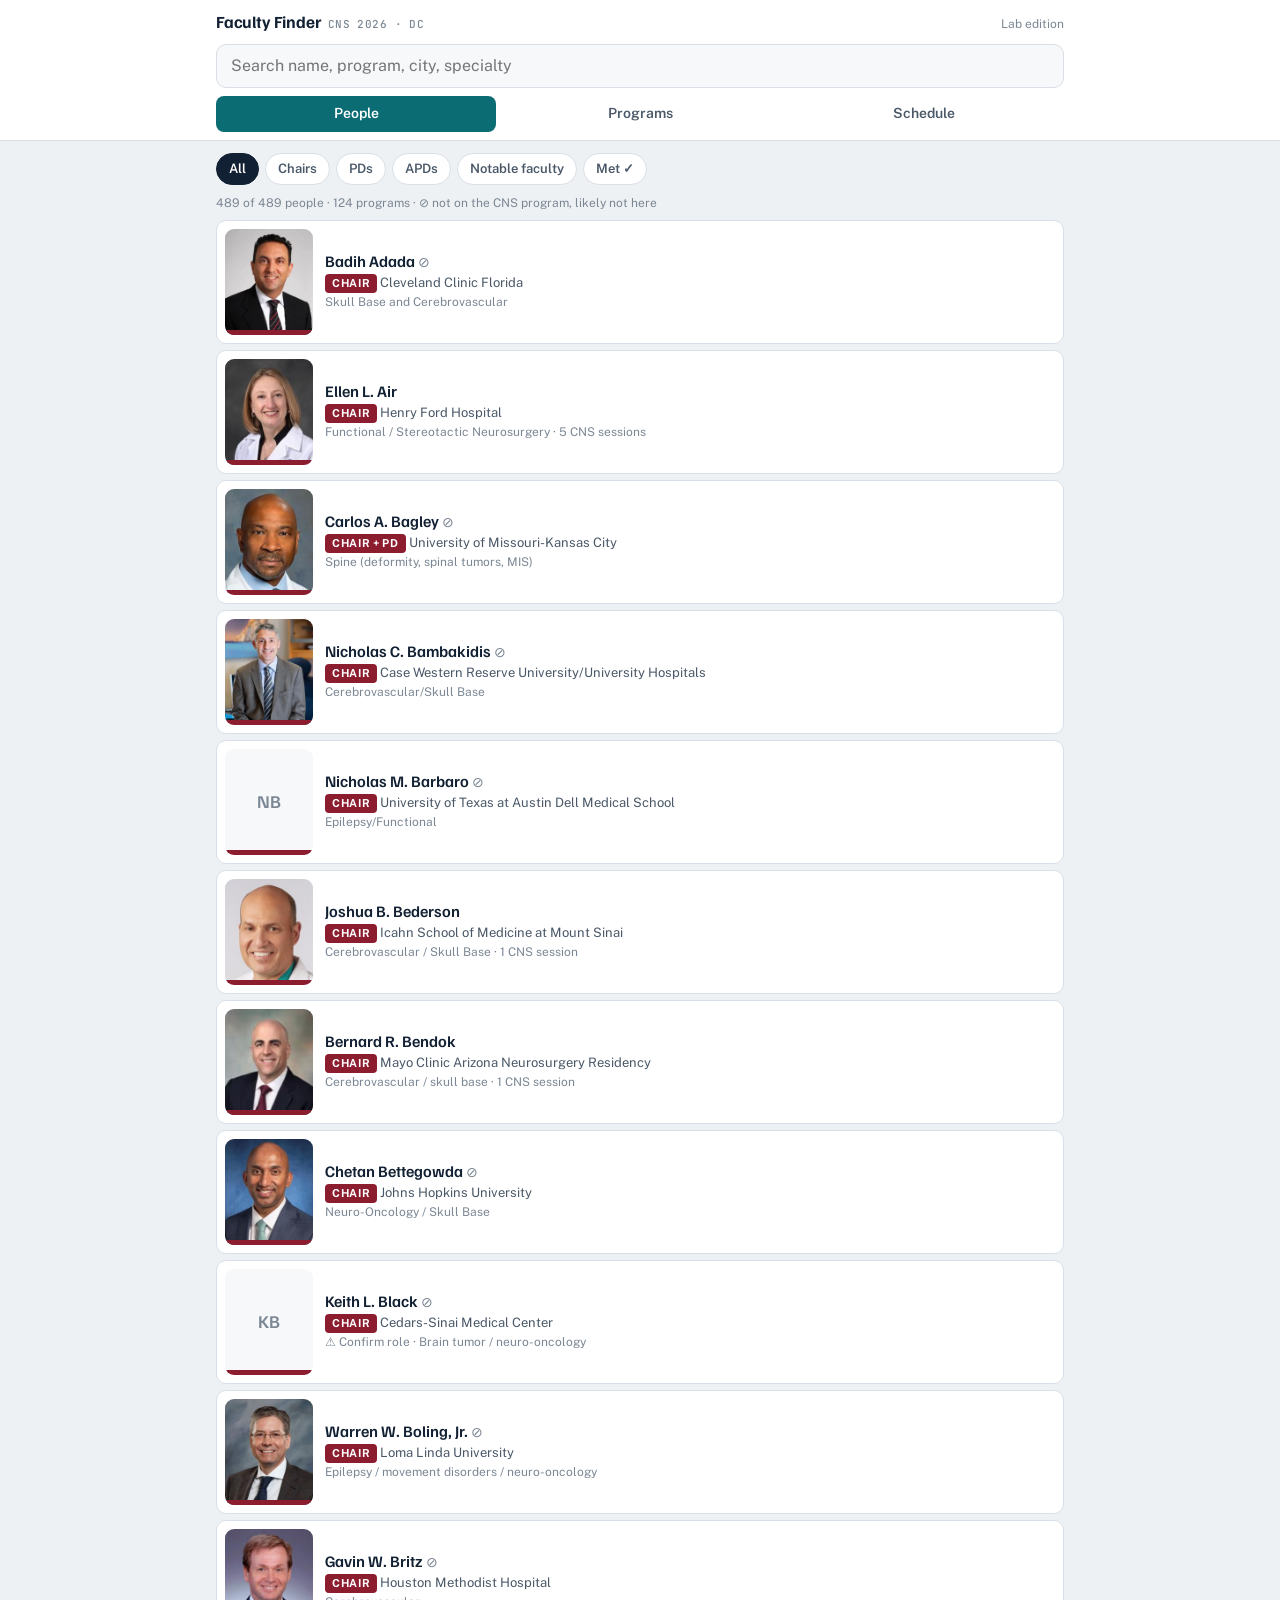
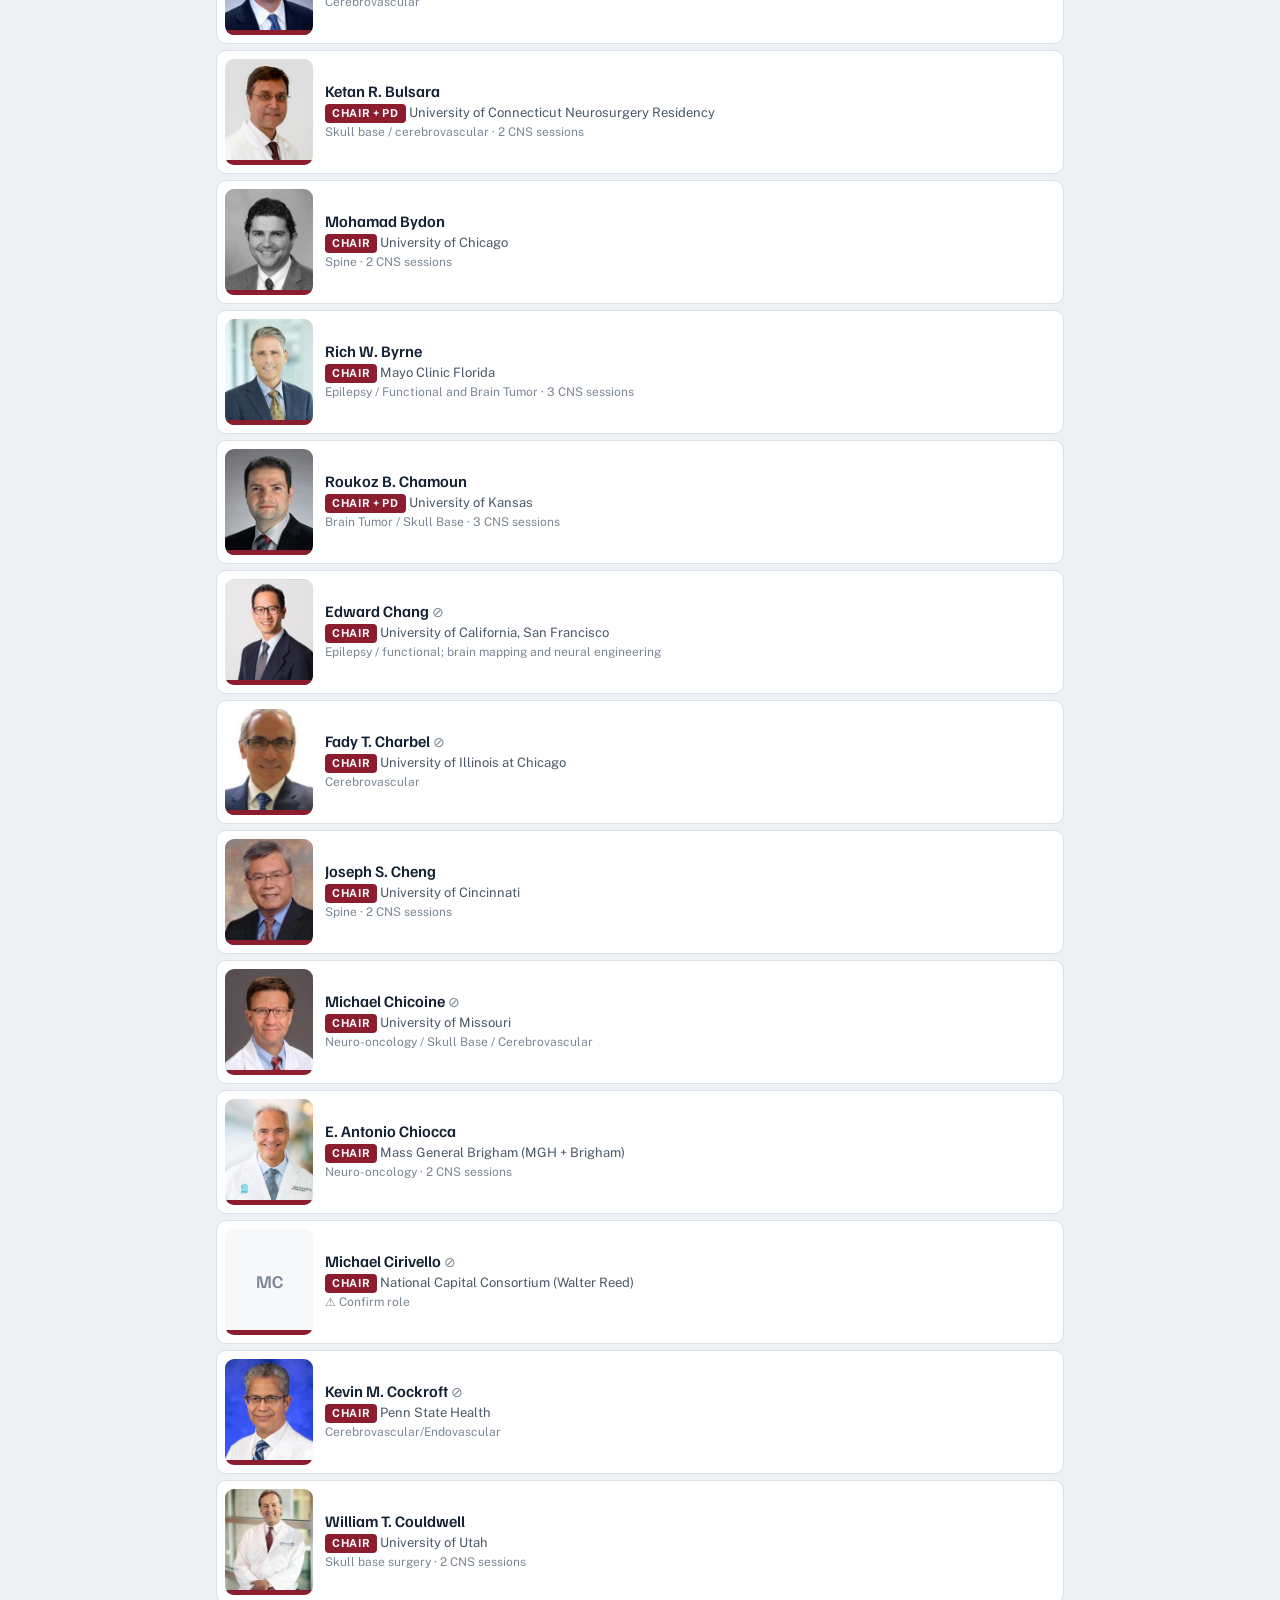
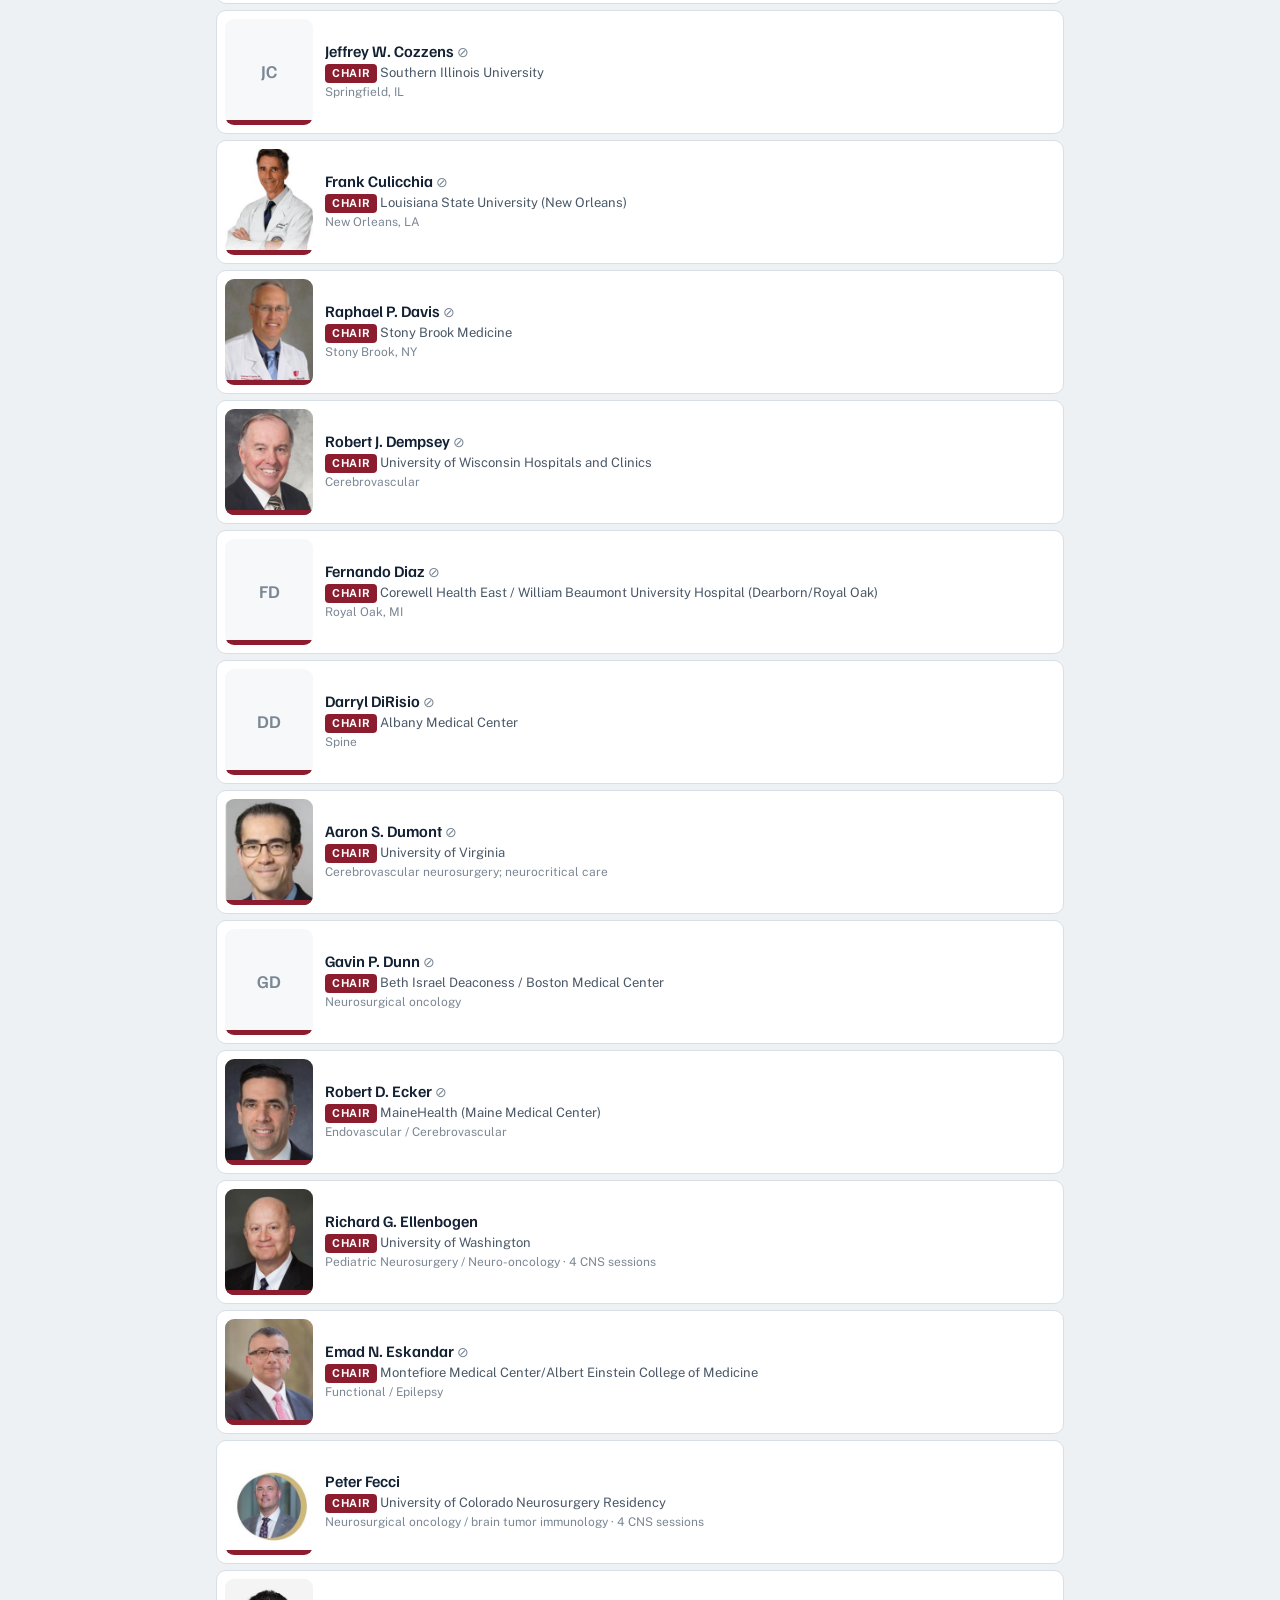
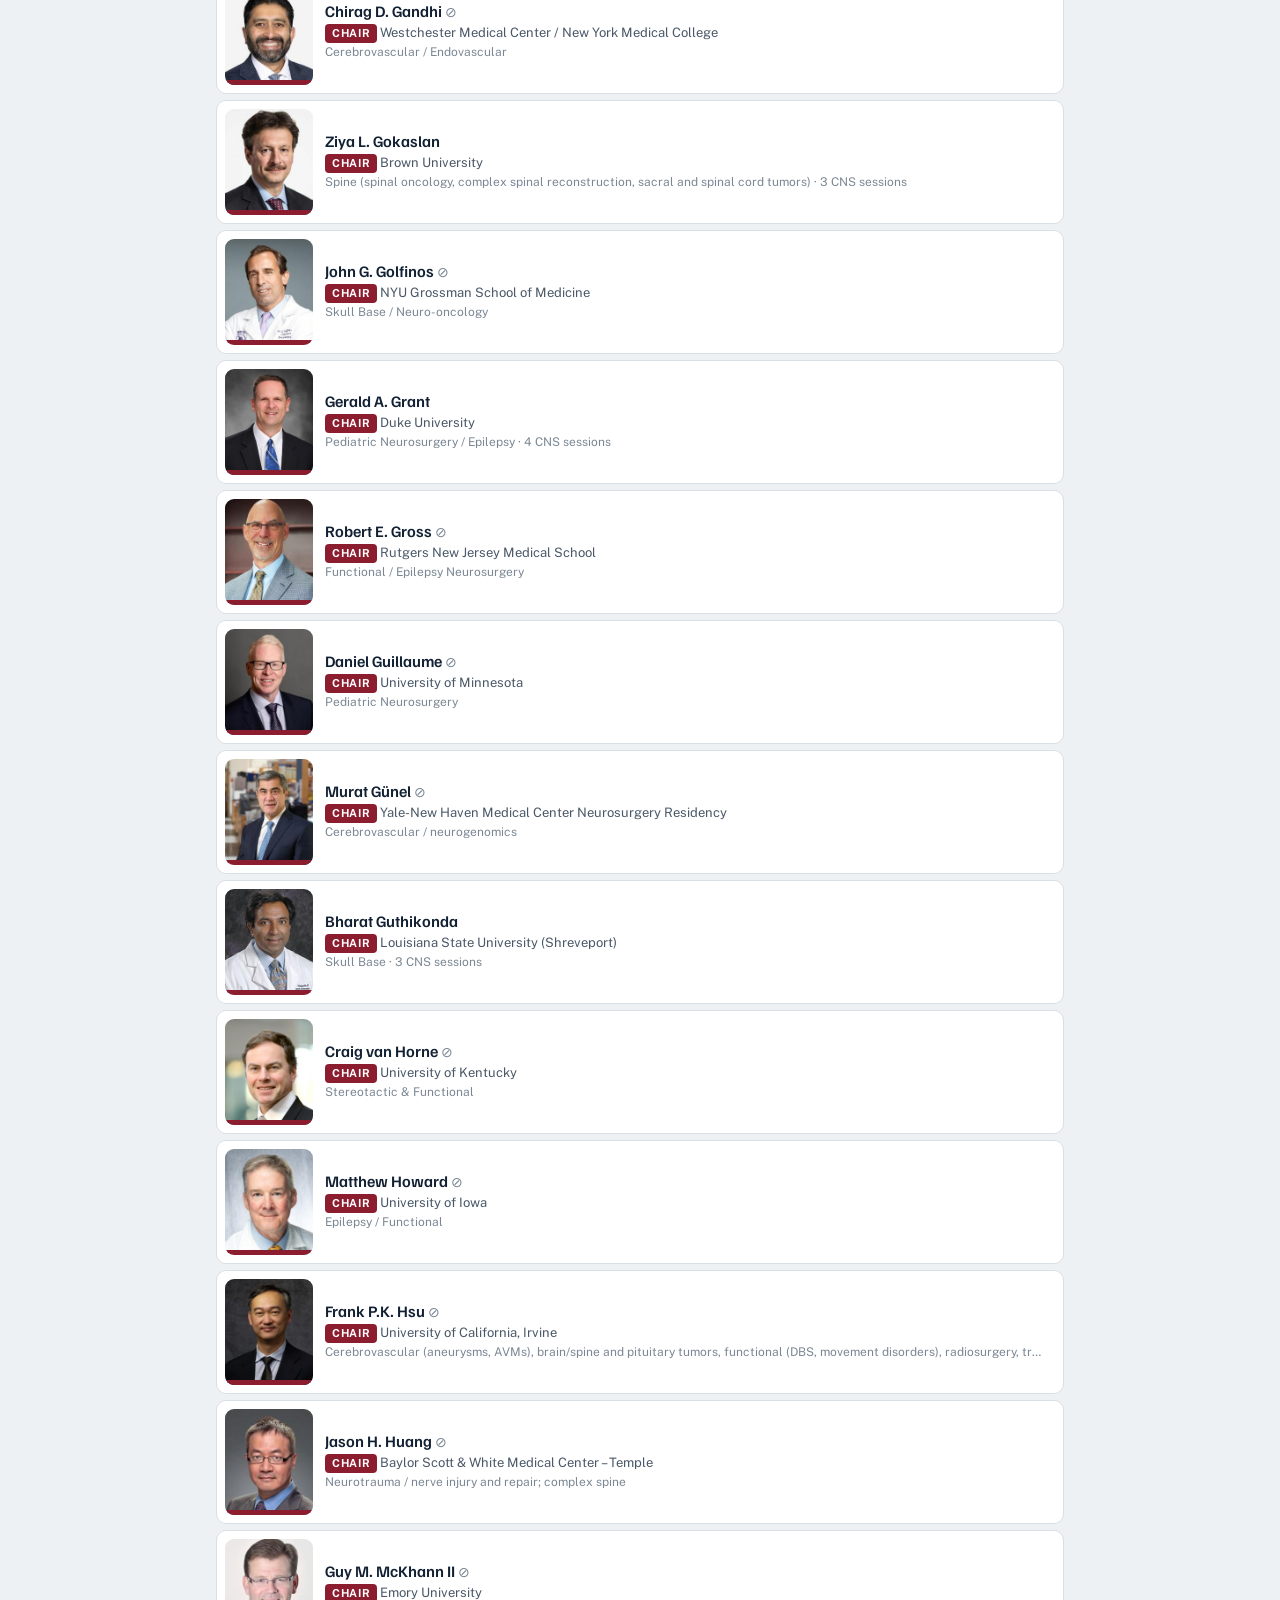
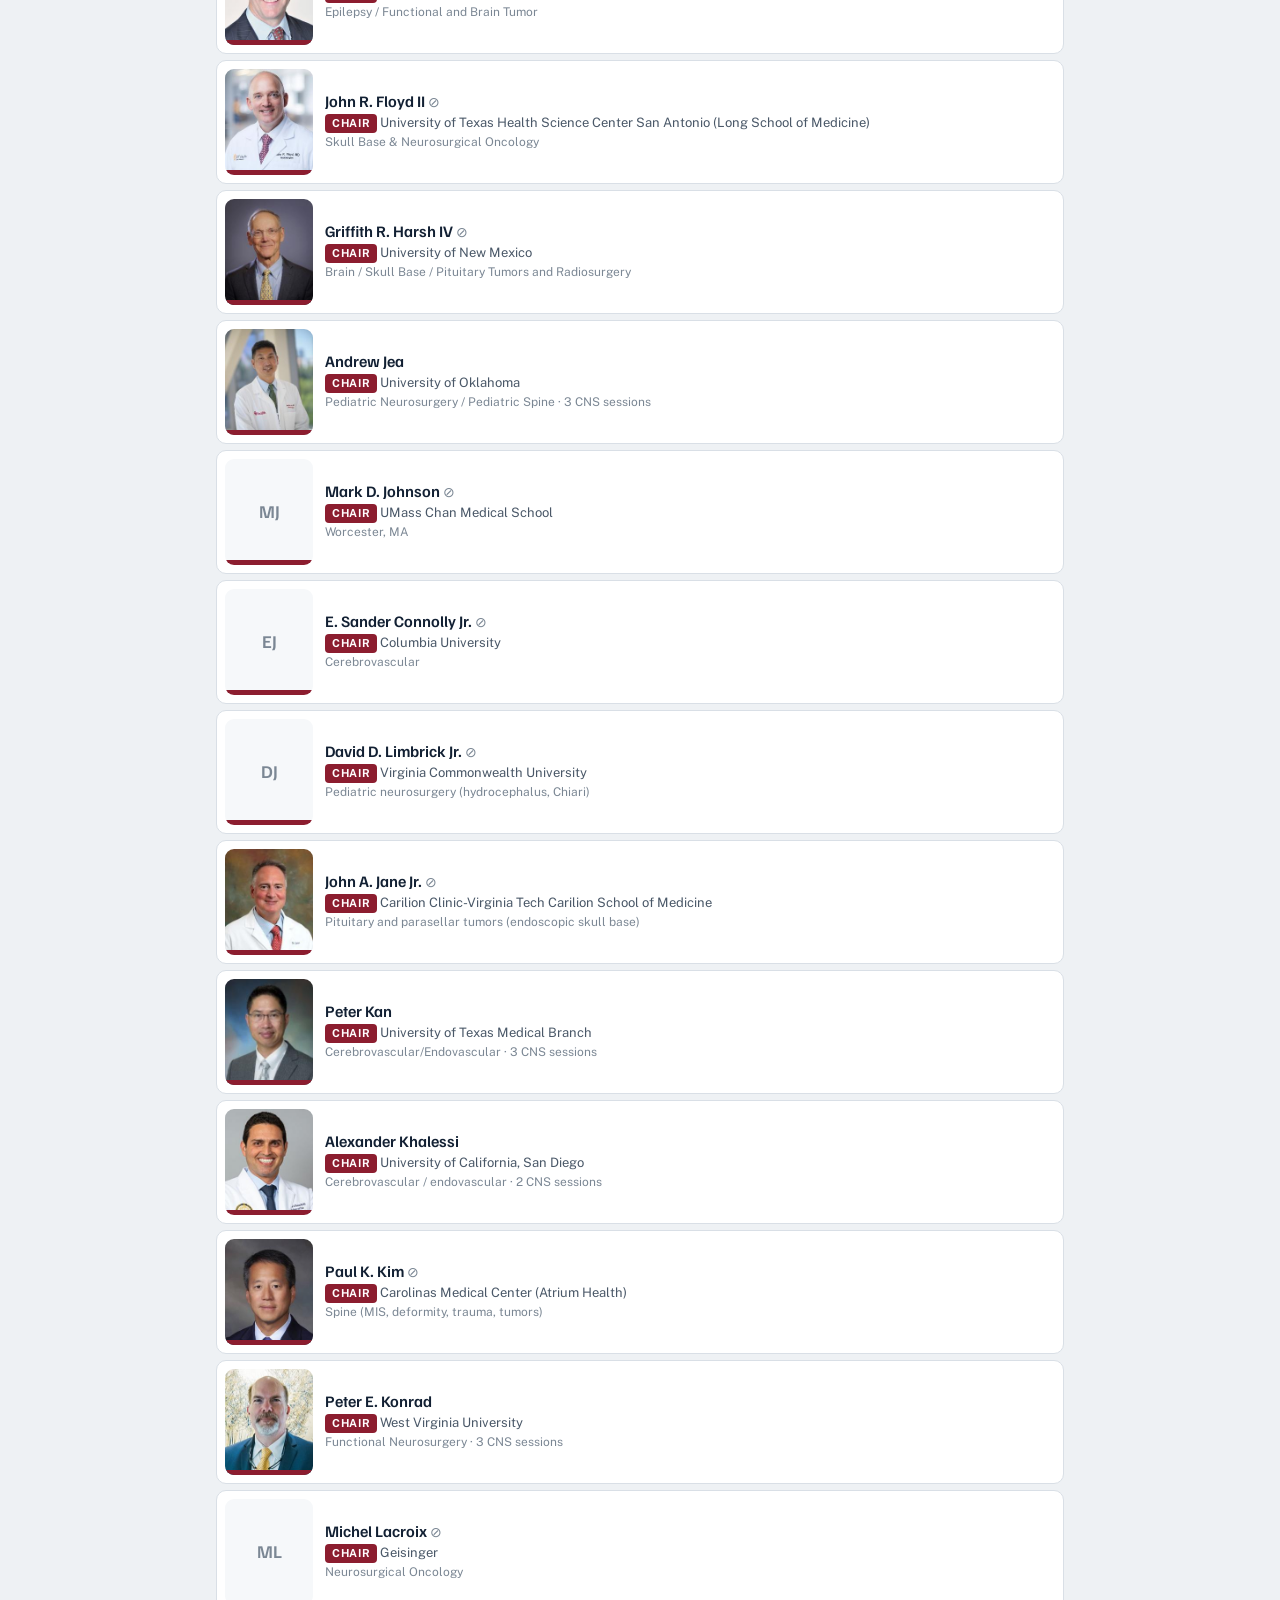
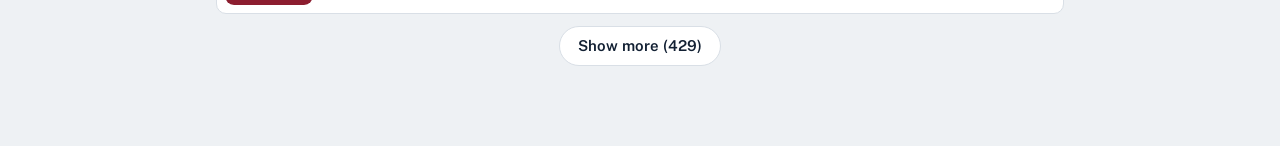
==== commit 119099d1: "CNS Finder: add Khoi D. Than (Duke) Co-Authored-By: Claude Opus 5.5 <noreply@anthropic.com> Claude-S" ====
--- a/cns2026/index.html
+++ b/cns2026/index.html
@@ -206,7 +206,7 @@
 <input type="file" id="photoInput" accept="image/*" hidden>
 <div class="toast" id="toast" role="status"></div>
 
-<script id="data" type="application/json">{"programs":[{"name":"Stanford University","inst":"Stanford Health Care / Stanford University School of Medicine","city":"Stanford","state":"CA","deptUrl":"https://med.stanford.edu/neurosurgery/about-us.html","resUrl":"https://med.stanford.edu/neurosurgery/residency.html"},{"name":"University of California, San Francisco","inst":"UCSF School of Medicine / UCSF Medical Center","city":"San Francisco","state":"CA","deptUrl":"https://neurosurgery.ucsf.edu/","resUrl":"https://neurosurgery.ucsf.edu/node/2786"},{"name":"UCLA David Geffen School of Medicine","inst":"David Geffen School of Medicine at UCLA / UCLA Medical Center","city":"Los Angeles","state":"CA","deptUrl":"https://www.uclahealth.org/departments/neurosurgery","resUrl":"https://www.uclahealth.org/departments/neurosurgery/education/residency-training"},{"name":"University of Southern California / LA General","inst":"Keck School of Medicine of USC / Los Angeles General Medical Center","city":"Los Angeles","state":"CA","deptUrl":"https://keck.usc.edu/neurological-surgery/","resUrl":"https://keck.usc.edu/neurological-surgery/training-education/residency-program/"},{"name":"University of California, Irvine","inst":"UC Irvine School of Medicine / UCI Medical Center","city":"Orange","state":"CA","deptUrl":"https://medschool.uci.edu/research/clinical-departments/neurological-surgery","resUrl":"https://medschool.uci.edu/research/clinical-departments/neurological-surgery/education-training/residency-program/overview"},{"name":"University of California, Davis","inst":"UC Davis Health / UC Davis Medical Center","city":"Sacramento","state":"CA","deptUrl":"https://health.ucdavis.edu/neurological-surgery/team/","resUrl":"https://health.ucdavis.edu/neurological-surgery/academic-programs/residency/program-leadership"},{"name":"University of California, San Diego","inst":"UC San Diego Health / UC San Diego Medical Center","city":"San Diego","state":"CA","deptUrl":"https://neurosurgery.ucsd.edu/","resUrl":"https://neurosurgery.ucsd.edu/specialty-teams/faculty.html"},{"name":"Cedars-Sinai Medical Center","inst":"Cedars-Sinai Medical Center","city":"Los Angeles","state":"CA","deptUrl":"https://www.cedars-sinai.edu/research/departments-institutes/neurosurgery.html","resUrl":"https://www.cedars-sinai.edu/education/graduate-medical/residency/neurological-surgery.html","flag":"Program leadership could not be fully verified on official pages."},{"name":"Loma Linda University","inst":"Loma Linda University Health Education Consortium / Loma Linda University Medical Center","city":"Loma Linda","state":"CA","deptUrl":"https://lluh.org/neurosurgery/about-us","resUrl":"https://lluh.org/health-professionals/gme/resident-fellow/neurosurgery-residency"},{"name":"Riverside University Health System","inst":"Riverside University Health System Medical Center","city":"Moreno Valley","state":"CA","deptUrl":null,"resUrl":"https://www.ruhealth.org/node/327"},{"name":"Desert Regional Medical Center","inst":"Desert Regional Medical Center","city":"Palm Springs","state":"CA","deptUrl":null,"resUrl":"https://www.desertregionalgme.com","flag":"Program leadership could not be fully verified on official pages."},{"name":"Northwestern University","inst":"McGaw Medical Center of Northwestern University","city":"Chicago","state":"IL","deptUrl":"https://www.feinberg.northwestern.edu/sites/neurosurgery/","resUrl":"https://www.feinberg.northwestern.edu/sites/neurosurgery/education/residents/overview.html"},{"name":"University of Chicago","inst":"University of Chicago Medical Center","city":"Chicago","state":"IL","deptUrl":"https://neurosurgery.uchicago.edu/","resUrl":"https://neurosurgery.uchicago.edu/education/neurological-surgery-residency"},{"name":"Rush University","inst":"Rush University Medical Center","city":"Chicago","state":"IL","deptUrl":"https://www.rushu.rush.edu/education-training/graduate-medical-education/residency-programs/neurosurgery-residency","resUrl":"https://www.rushu.rush.edu/education-training/graduate-medical-education/residency-programs/neurosurgery-residency"},{"name":"University of Illinois at Chicago","inst":"University of Illinois College of Medicine at Chicago","city":"Chicago","state":"IL","deptUrl":"https://chicago.medicine.uic.edu/neurosurgery/","resUrl":"https://chicago.medicine.uic.edu/departments/academic-departments/neurosurgery/medical-education/residency"},{"name":"Loyola University","inst":"Loyola University Medical Center","city":"Maywood","state":"IL","deptUrl":"https://www.luc.edu/stritch/neurosurgery/","resUrl":"https://www.loyolamedicine.org/gme/residencies/neurosurgery"},{"name":"Carle BroMenn Medical Center (listed as Advocate Health Care)","inst":"Carle BroMenn Medical Center","city":"Normal","state":"IL","deptUrl":"https://carle.org/for-providers/residencies-and-fellowships/bloomington-normal","resUrl":"https://carle.org/for-providers/Residencies-and-Fellowships/Bloomington-Normal/Neurological-Surgery-Residency"},{"name":"University of Illinois College of Medicine at Peoria","inst":"University of Illinois College of Medicine at Peoria / OSF Saint Francis Medical Center","city":"Peoria","state":"IL","deptUrl":"https://peoria.medicine.uic.edu/depts/academic/neurosurgery/","resUrl":"https://peoria.medicine.uic.edu/depts/academic/neurosurgery/residency/"},{"name":"Southern Illinois University","inst":"Southern Illinois University School of Medicine","city":"Springfield","state":"IL","deptUrl":null,"resUrl":null},{"name":"Beth Israel Deaconess / Boston Medical Center","inst":"Beth Israel Deaconess Medical Center (combined BIDMC-BMC program)","city":"Boston","state":"MA","deptUrl":"https://bidmc.org/departments-divisions/neurosurgery","resUrl":"https://research.bidmc.org/surgery-gme/neurosurgical-residency"},{"name":"Tufts University","inst":"Tufts Medical Center","city":"Boston","state":"MA","deptUrl":"https://medicine.tufts.edu/departments/neurosurgery","resUrl":"https://www.tuftsmedicine.org/node/30451"},{"name":"UMass Chan Medical School","inst":"UMass Chan Medical School / UMass Memorial Medical Center","city":"Worcester","state":"MA","deptUrl":"https://www.umassmed.edu/neurosurgery/","resUrl":"https://www.umassmed.edu/neurosurgery/residency/"},{"name":"Duke University","inst":"Duke University Hospital","city":"Durham","state":"NC","deptUrl":"https://neurosurgery.duke.edu/","resUrl":"https://neurosurgery.duke.edu/education/neurosurgery-residency"},{"name":"University of North Carolina","inst":"University of North Carolina Hospitals","city":"Chapel Hill","state":"NC","deptUrl":"https://www.med.unc.edu/neurosurgery/","resUrl":"https://www.med.unc.edu/neurosurgery/education/residency/"},{"name":"Wake Forest University","inst":"Atrium Health Wake Forest Baptist Medical Center","city":"Winston-Salem","state":"NC","deptUrl":"https://school.wakehealth.edu/departments/neurosurgery","resUrl":"https://school.wakehealth.edu/education-and-training/residencies-and-fellowships/neurosurgery-residency"},{"name":"Carolinas Medical Center (Atrium Health)","inst":"Atrium Health Carolinas Medical Center / Carolina Neurosurgery & Spine Associates","city":"Charlotte","state":"NC","deptUrl":"https://atriumhealth.org/education/graduate-medical-education/physician-residencies/neurological-surgery/faculty","resUrl":"https://atriumhealth.org/education/graduate-medical-education/physician-residencies/neurological-surgery"},{"name":"University of Nebraska Medical Center","inst":"University of Nebraska Medical Center College of Medicine / Nebraska Medicine","city":"Omaha","state":"NE","deptUrl":"https://www.unmc.edu/neurosurgery/index.html","resUrl":"https://www.unmc.edu/neurosurgery/education/residency/index.html"},{"name":"Dartmouth Health","inst":"Dartmouth-Hitchcock Medical Center / Mary Hitchcock Memorial Hospital","city":"Lebanon","state":"NH","deptUrl":"https://www.dartmouth-hitchcock.org/neurosurgery","resUrl":"https://www.dartmouth-health.org/graduate-medical-education/residency-programs/neurosurgery/neurosurgery-faculty"},{"name":"Cooper University Hospital","inst":"Cooper Medical School of Rowan University / Cooper University Hospital","city":"Camden","state":"NJ","deptUrl":"https://www.cooperhealth.edu/academic-departments/department-neurosurgery","resUrl":"https://www.cooperhealth.edu/graduate-medical-education/residencies/neurosurgery"},{"name":"Hackensack University Medical Center","inst":"Hackensack University Medical Center (Hackensack Meridian Health)","city":"Hackensack","state":"NJ","deptUrl":null,"resUrl":null},{"name":"Rutgers New Jersey Medical School","inst":"Rutgers Health / New Jersey Medical School (University Hospital)","city":"Newark","state":"NJ","deptUrl":"https://njms.rutgers.edu/departments/neurosurgery/","resUrl":"https://njms.rutgers.edu/departments/neurosurgery/residency_training_program.php"},{"name":"University of New Mexico","inst":"University of New Mexico School of Medicine / UNM Hospital","city":"Albuquerque","state":"NM","deptUrl":"https://hsc.unm.edu/medicine/departments/neurosurgery/","resUrl":"https://hsc.unm.edu/medicine/departments/neurosurgery/education/director-message.html"},{"name":"University of Oklahoma","inst":"University of Oklahoma Health Sciences Center / OU Health","city":"Oklahoma City","state":"OK","deptUrl":"https://medicine.ouhsc.edu/academic-departments/neurosurgery","resUrl":"https://medicine.ouhsc.edu/academic-departments/neurosurgery/residency-program"},{"name":"Oregon Health & Science University","inst":"OHSU Hospital","city":"Portland","state":"OR","deptUrl":"http://www.ohsu.edu/neurosurgery","resUrl":null},{"name":"University of Michigan","inst":"University of Michigan Health System (Michigan Medicine)","city":"Ann Arbor","state":"MI","deptUrl":"https://medresearch.umich.edu/departments/neurosurgery","resUrl":"https://medresearch.umich.edu/departments/neurosurgery/education/residency"},{"name":"Henry Ford Hospital","inst":"Henry Ford Health","city":"Detroit","state":"MI","deptUrl":"https://www.henryford.com/hcp/academic/neurosurgery/leadership","resUrl":"https://www.henryford.com/hcp/med-ed/residencies-fellowships/hfh/neuro-surgery"},{"name":"Corewell Health Grand Rapids / Michigan State University","inst":"Corewell Health West (formerly Spectrum Health) / Michigan State University College of Human Medicine","city":"Grand Rapids","state":"MI","deptUrl":"https://corewellhealth.org/graduate-medical-education/west-michigan/residencies/neurological-surgery","resUrl":"https://corewellhealth.org/graduate-medical-education/west-michigan/residencies/neurological-surgery"},{"name":"Corewell Health East / William Beaumont University Hospital (Dearborn/Royal Oak)","inst":"Corewell Health East (formerly Beaumont Health)","city":"Royal Oak","state":"MI","deptUrl":"https://corewellhealth.org/graduate-medical-education/southeast-michigan/residencies/dearborn-and-royal-oak/neurological-surgery","resUrl":"https://corewellhealth.org/graduate-medical-education/southeast-michigan/residencies/dearborn-and-royal-oak/neurological-surgery"},{"name":"Henry Ford Providence Hospital","inst":"Henry Ford Health (Providence) / Michigan State University","city":"Southfield","state":"MI","deptUrl":"https://www.henryford.com/hcp/med-ed/residencies-fellowships/providence/neurosurgery","resUrl":"https://www.henryford.com/hcp/med-ed/residencies-fellowships/providence/neurosurgery"},{"name":"University of Minnesota","inst":"University of Minnesota Medical School / M Health Fairview","city":"Minneapolis","state":"MN","deptUrl":"https://med.umn.edu/neurosurgery","resUrl":"https://med.umn.edu/neurosurgery/education-training/residency/program-overview"},{"name":"Mayo Clinic (Rochester)","inst":"Mayo Clinic College of Medicine and Science","city":"Rochester","state":"MN","deptUrl":"https://college.mayo.edu/academics/residencies-and-fellowships/neurologic-surgery-residency-minnesota/department-and-faculty/","resUrl":"https://college.mayo.edu/academics/residencies-and-fellowships/neurologic-surgery-residency-minnesota/"},{"name":"Washington University in St. Louis","inst":"Washington University/B-JH/SLCH Consortium (Washington University School of Medicine)","city":"St. Louis","state":"MO","deptUrl":"https://neurosurgery.wustl.edu/","resUrl":"https://neurosurgery.wustl.edu/education/residency/"},{"name":"University of Missouri","inst":"University of Missouri School of Medicine / MU Health Care","city":"Columbia","state":"MO","deptUrl":"https://medicine.missouri.edu/departments/neurosurgery","resUrl":"https://medicine.missouri.edu/departments/neurosurgery/residency"},{"name":"University of Missouri-Kansas City","inst":"UMKC School of Medicine / Saint Luke's Hospital of Kansas City (Marion Bloch Neuroscience Institute)","city":"Kansas City","state":"MO","deptUrl":"https://www.saintlukeskc.org/education/residencies-fellowships/neurosurgery-residency","resUrl":"https://www.saintlukeskc.org/education/residencies-fellowships/neurosurgery-residency"},{"name":"Saint Louis University","inst":"Saint Louis University School of Medicine / SSM Health Saint Louis University Hospital","city":"St. Louis","state":"MO","deptUrl":"https://www.slu.edu/medicine/neurosurgery/index.php","resUrl":null},{"name":"Columbia University","inst":"New York Presbyterian Hospital (Columbia Campus)","city":"New York","state":"NY","deptUrl":"https://www.neurosurgery.columbia.edu/","resUrl":"https://www.neurosurgery.columbia.edu/education/residency-program"},{"name":"Weill Cornell Medicine","inst":"New York-Presbyterian Hospital (Cornell Campus)","city":"New York","state":"NY","deptUrl":"https://neurosurgery.weill.cornell.edu/","resUrl":"https://neurosurgery.weill.cornell.edu/education/residency"},{"name":"Icahn School of Medicine at Mount Sinai","inst":"Mount Sinai Medical Center","city":"New York","state":"NY","deptUrl":"https://icahn.mssm.edu/about/departments-offices/neurosurgery","resUrl":"https://icahn.mssm.edu/education/residencies-fellowships/list/msh-neurosurgery"},{"name":"NYU Grossman School of Medicine","inst":"New York University Langone Hospitals","city":"New York","state":"NY","deptUrl":"https://med.nyu.edu/departments-institutes/neurosurgery/","resUrl":"https://med.nyu.edu/departments-institutes/neurosurgery/education/residency"},{"name":"Montefiore Medical Center/Albert Einstein College of Medicine","inst":"Montefiore Medical Center","city":"Bronx","state":"NY","deptUrl":"https://einsteinmed.edu/departments/neurological-surgery/","resUrl":null},{"name":"Zucker School of Medicine at Hofstra/Northwell","inst":"North Shore University Hospital","city":"Manhasset","state":"NY","deptUrl":null,"resUrl":null},{"name":"University of Rochester","inst":"University of Rochester Medical Center","city":"Rochester","state":"NY","deptUrl":"https://www.urmc.rochester.edu/neurosurgery","resUrl":"https://www.urmc.rochester.edu/neurosurgery/education"},{"name":"University at Buffalo","inst":"State University of New York at Buffalo (Buffalo General Hospital)","city":"Buffalo","state":"NY","deptUrl":"https://medicine.buffalo.edu/departments/neurosurgery.html","resUrl":"https://medicine.buffalo.edu/departments/neurosurgery/education/residency.html"},{"name":"Albany Medical Center","inst":"Albany Medical College","city":"Albany","state":"NY","deptUrl":"https://www.amc.edu/academic/neurosurgery/","resUrl":"https://www.amc.edu/education/residencies-fellowships/neurosurgery-residency/"},{"name":"Stony Brook Medicine","inst":"Stony Brook Medical Center","city":"Stony Brook","state":"NY","deptUrl":"https://renaissance.stonybrookmedicine.edu/neurosurgery","resUrl":"https://renaissance.stonybrookmedicine.edu/neurosurgery_residency_program"},{"name":"SUNY Upstate Medical University","inst":"SUNY Upstate Medical University at Syracuse","city":"Syracuse","state":"NY","deptUrl":"https://www.upstate.edu/neurosurgery/","resUrl":"https://www.upstate.edu/neurosurgery/education/index.php"},{"name":"Westchester Medical Center / New York Medical College","inst":"Westchester Medical Center","city":"Valhalla","state":"NY","deptUrl":"https://www.wmchealth.org/service-line/neurology-and-neurosurgery","resUrl":"https://www.wmchealth.org/graduate-medical-education/neurosurgery-residency-program"},{"name":"University of Cincinnati","inst":"University of Cincinnati Medical Center/College of Medicine","city":"Cincinnati","state":"OH","deptUrl":"https://med.uc.edu/depart/neurosurgery","resUrl":"https://med.uc.edu/depart/neurosurgery/education"},{"name":"Case Western Reserve University/University Hospitals","inst":"Case Western Reserve University/University Hospitals Cleveland Medical Center","city":"Cleveland","state":"OH","deptUrl":"https://www.uhhospitals.org/medical-education/neurological-surgery-medical-education","resUrl":"https://www.uhhospitals.org/medical-education/neurological-surgery-medical-education/neurological-surgery-residency/directors-letter"},{"name":"Cleveland Clinic","inst":"Cleveland Clinic Foundation","city":"Cleveland","state":"OH","deptUrl":"https://my.clevelandclinic.org/departments/neurological","resUrl":"https://my.clevelandclinic.org/departments/neurological/medical-professionals/residencies/neurosurgery"},{"name":"Ohio State University","inst":"Ohio State University Wexner Medical Center","city":"Columbus","state":"OH","deptUrl":"https://medicine.osu.edu/departments/neurosurgery","resUrl":"https://medicine.osu.edu/departments/neurosurgery/education/residency"},{"name":"University of Pittsburgh","inst":"UPMC Medical Education","city":"Pittsburgh","state":"PA","deptUrl":"https://www.neurosurgery.pitt.edu/","resUrl":"https://www.neurosurgery.pitt.edu/training/residency-program"},{"name":"University of Pennsylvania","inst":"University of Pennsylvania Health System","city":"Philadelphia","state":"PA","deptUrl":"https://www.pennmedicine.org/departments-and-centers/neurosurgery","resUrl":"https://www.pennmedicine.org/departments-and-centers/neurosurgery/education-and-training/residency-program"},{"name":"Thomas Jefferson University","inst":"Sidney Kimmel Medical College at Thomas Jefferson University/TJUH","city":"Philadelphia","state":"PA","deptUrl":"https://www.jefferson.edu/academics/colleges-schools-institutes/skmc/departments/neurosurgery.html","resUrl":"https://www.jefferson.edu/academics/colleges-schools-institutes/skmc/departments/neurosurgery/education/residency.html"},{"name":"Penn State Health","inst":"Penn State Milton S. Hershey Medical Center","city":"Hershey","state":"PA","deptUrl":"https://med.psu.edu/neurosurgery","resUrl":"https://med.psu.edu/residencies-fellowships/professional-programs/neurosurgery-residency"},{"name":"Temple University","inst":"Temple University Hospital","city":"Philadelphia","state":"PA","deptUrl":"https://medicine.temple.edu/departments-centers/clinical-departments/neurosurgery","resUrl":"https://medicine.temple.edu/education/graduate-medical-education/residency-programs-fellowships/neurosurgery/residency-program"},{"name":"Geisinger","inst":"Geisinger Health System","city":"Danville","state":"PA","deptUrl":"https://www.geisinger.edu/gchs/education/residencies-fellowships/residencies/neurosurgery-residency","resUrl":"https://www.geisinger.edu/gchs/education/residencies-fellowships/residencies/neurosurgery-residency"},{"name":"Allegheny Health Network","inst":"Allegheny Health Network Medical Education Consortium (AGH)","city":"Pittsburgh","state":"PA","deptUrl":"https://www.ahn.org/services/neuroscience","resUrl":"https://www.ahn.org/health-care-professionals/education/graduate-medical-education/residencies/neurosurgery"},{"name":"University of Florida","inst":"University of Florida College of Medicine (Lillian S. Wells Department of Neurosurgery)","city":"Gainesville","state":"FL","deptUrl":"https://neurosurgery.ufl.edu/","resUrl":"https://neurosurgery.ufl.edu/residency/about-our-program/"},{"name":"Mayo Clinic Florida","inst":"Mayo Clinic College of Medicine and Science (Jacksonville)","city":"Jacksonville","state":"FL","deptUrl":"https://college.mayo.edu/academics/residencies-and-fellowships/neurologic-surgery-residency-florida/department-and-faculty/","resUrl":"https://college.mayo.edu/academics/residencies-and-fellowships/neurologic-surgery-residency-florida/"},{"name":"University of Miami/Jackson Health System","inst":"University of Miami Miller School of Medicine","city":"Miami","state":"FL","deptUrl":"https://med.miami.edu/departments/neurosurgery","resUrl":"https://med.miami.edu/departments/neurosurgery/education"},{"name":"University of South Florida Morsani","inst":"USF Health Morsani College of Medicine","city":"Tampa","state":"FL","deptUrl":"https://health.usf.edu/medicine/neurosurgery","resUrl":"https://health.usf.edu/medicine/neurosurgery"},{"name":"Cleveland Clinic Florida","inst":"Cleveland Clinic Foundation (Florida Weston)","city":"Weston","state":"FL","deptUrl":"https://my.clevelandclinic.org/florida/medical-professionals/education/graduate-medical-education/neurosurgery-residency","resUrl":"https://my.clevelandclinic.org/florida/medical-professionals/education/graduate-medical-education/neurosurgery-residency"},{"name":"Emory University","inst":"Emory University School of Medicine","city":"Atlanta","state":"GA","deptUrl":"https://med.emory.edu/departments/neurosurgery/index.html","resUrl":"https://med.emory.edu/departments/neurosurgery/education/residency/index.html"},{"name":"Medical College of Georgia","inst":"Medical College of Georgia at Augusta University","city":"Augusta","state":"GA","deptUrl":"https://www.augusta.edu/mcg/neurosurgery/welcome.php","resUrl":"https://www.augusta.edu/mcg/neurosurgery/residency-program/"},{"name":"University of Iowa","inst":"University of Iowa Hospitals and Clinics / Carver College of Medicine","city":"Iowa City","state":"IA","deptUrl":"https://neurosurgery.medicine.uiowa.edu/","resUrl":"https://neurosurgery.medicine.uiowa.edu/education/neurological-surgery-residency"},{"name":"Indiana University","inst":"Indiana University School of Medicine","city":"Indianapolis","state":"IN","deptUrl":"https://medicine.iu.edu/neurological-surgery","resUrl":"https://medicine.iu.edu/neurological-surgery/education/residency"},{"name":"University of Kansas","inst":"University of Kansas School of Medicine (KU Medical Center)","city":"Kansas City","state":"KS","deptUrl":"https://www.kumc.edu/school-of-medicine/academics/departments/neurosurgery.html","resUrl":"https://www.kumc.edu/school-of-medicine/academics/departments/neurosurgery/academics/residency-program.html"},{"name":"University of Kentucky","inst":"University of Kentucky College of Medicine / UK HealthCare","city":"Lexington","state":"KY","deptUrl":"https://medicine.uky.edu/departments/neurosurgery","resUrl":"https://medicine.uky.edu/departments/neurosurgery/residency-program"},{"name":"University of Louisville","inst":"University of Louisville School of Medicine / UofL Health","city":"Louisville","state":"KY","deptUrl":"https://medicine.louisville.edu/neurological-surgery","resUrl":"https://medicine.louisville.edu/academics-programs/Neurological%20Surgery/Neurological%20Surgery%20-%20Academics%20%26%20Programs/Neurological%20Surgery%20-%20Training%20Programs/Neurological%20Surgery%20-%20Residency%20Program"},{"name":"Johns Hopkins University","inst":"Johns Hopkins Hospital","city":"Baltimore","state":"MD","deptUrl":null,"resUrl":"https://hopkinsmedicine.org/neurology-neurosurgery/education/neurosurgery-residency"},{"name":"University of Maryland","inst":"University of Maryland Medical Center / University of Maryland School of Medicine","city":"Baltimore","state":"MD","deptUrl":"https://www.neurosurgery.umaryland.edu/","resUrl":"https://www.umms.org/ummc/pros/gme/residency/neurosurgery"},{"name":"National Institutes of Health Clinical Center","inst":"NIH Clinical Center / NINDS Surgical Neurology Branch","city":"Bethesda","state":"MD","deptUrl":"https://research.ninds.nih.gov/surgical-neurology-branch","resUrl":"https://www.cc.nih.gov/training/gme/programs/neurological_surgery.html"},{"name":"National Capital Consortium (Walter Reed)","inst":"Walter Reed National Military Medical Center","city":"Bethesda","state":"MD","deptUrl":null,"resUrl":null},{"name":"MaineHealth (Maine Medical Center)","inst":"Maine Medical Center","city":"Portland","state":"ME","deptUrl":null,"resUrl":"https://www.mainehealth.org/education-research-and-innovation/clinical-and-professional-education/graduate-medical-education/residency-programs/neurological-surgery-residency"},{"name":"Louisiana State University (New Orleans)","inst":"LSU Health Sciences Center New Orleans","city":"New Orleans","state":"LA","deptUrl":"https://www.medschool.lsuhsc.edu/neurosurgery/","resUrl":"https://www.medschool.lsuhsc.edu/neurosurgery/"},{"name":"Tulane University/Ochsner Clinic Foundation","inst":"Tulane University School of Medicine / Ochsner Health","city":"New Orleans","state":"LA","deptUrl":"https://medicine.tulane.edu/departments/neurosurgery","resUrl":"https://medicine.tulane.edu/neurosurgery/residency"},{"name":"Louisiana State University (Shreveport)","inst":"LSU Health Shreveport","city":"Shreveport","state":"LA","deptUrl":"https://www.lsuhs.edu/departments/school-of-medicine/neurosurgery","resUrl":"https://www.lsuhs.edu/departments/school-of-medicine/neurosurgery/residency"},{"name":"University of Mississippi Medical Center","inst":"University of Mississippi Medical Center","city":"Jackson","state":"MS","deptUrl":null,"resUrl":null},{"name":"University of Puerto Rico","inst":"University of Puerto Rico Medical Sciences Campus, School of Medicine","city":"San Juan","state":"PR","deptUrl":"https://md.rcm.upr.edu/neurosurgery/","resUrl":"https://md.rcm.upr.edu/neurosurgery/program-faculty/"},{"name":"Brown University","inst":"Rhode Island Hospital / Brown University Health; Warren Alpert Medical School of Brown University","city":"Providence","state":"RI","deptUrl":"https://neurosurgery.med.brown.edu/","resUrl":"https://neurosurgery.med.brown.edu/education/residency-program"},{"name":"Medical University of South Carolina","inst":"Medical University of South Carolina (MUSC)","city":"Charleston","state":"SC","deptUrl":"https://medicine.musc.edu/departments/neurosurgery","resUrl":"https://medicine.musc.edu/departments/neurosurgery/education/residency"},{"name":"University of Tennessee","inst":"University of Tennessee Health Science Center / Semmes Murphey","city":"Memphis","state":"TN","deptUrl":"https://uthsc.edu/neurosurgery/","resUrl":"https://uthsc.edu/neurosurgery/residency/index.php"},{"name":"Vanderbilt University","inst":"Vanderbilt University Medical Center","city":"Nashville","state":"TN","deptUrl":"https://www.vumc.org/neurosurgerydept/","resUrl":"https://www.vumc.org/neurosurgerydept/residency-program-welcome"},{"name":"University of Utah","inst":"University of Utah Health / Spencer Fox Eccles School of Medicine","city":"Salt Lake City","state":"UT","deptUrl":"https://medicine.utah.edu/neurosurgery","resUrl":"https://medicine.utah.edu/neurosurgery/residency"},{"name":"University of Virginia","inst":"University of Virginia Health / UVA School of Medicine","city":"Charlottesville","state":"VA","deptUrl":"https://med.virginia.edu/neurosurgery/","resUrl":"https://med.virginia.edu/neurosurgery/resident-training/"},{"name":"Inova Fairfax Medical Campus","inst":"Inova Health System / Inova Neurosciences","city":"Falls Church","state":"VA","deptUrl":"https://www.inova.org/our-services/inova-neurosciences/academic-programs","resUrl":"https://www.inova.org/education/gme/neurosurgical-residency-program/meet-our-team"},{"name":"Virginia Commonwealth University","inst":"VCU Health System / VCU School of Medicine","city":"Richmond","state":"VA","deptUrl":"https://neurosurgery.vcu.edu/","resUrl":"https://neurosurgery.vcu.edu/education/residency"},{"name":"Carilion Clinic-Virginia Tech Carilion School of Medicine","inst":"Carilion Clinic / Virginia Tech Carilion School of Medicine","city":"Roanoke","state":"VA","deptUrl":"https://medicine.vtc.vt.edu/academics/academic-departments/Neurosurgery.html","resUrl":"https://gme.carilionclinic.org/neurosurgery-residency/about-us"},{"name":"University of Vermont","inst":"University of Vermont Medical Center / Larner College of Medicine","city":"Burlington","state":"VT","deptUrl":"https://www.uvm.edu/larnermed/surgery/division-neurosurgery","resUrl":"https://www.uvmhealth.org/gme/residencies/neurosurgery"},{"name":"University of Alabama at Birmingham Neurosurgery Residency","inst":"University of Alabama at Birmingham (UAB) Heersink School of Medicine","city":"Birmingham","state":"AL","deptUrl":"https://www.uab.edu/medicine/neurosurgery/","resUrl":"https://www.uab.edu/medicine/neurosurgery/education/residency"},{"name":"University of Arkansas for Medical Sciences Neurosurgery Residency","inst":"University of Arkansas for Medical Sciences (UAMS) College of Medicine","city":"Little Rock","state":"AR","deptUrl":"https://medicine.uams.edu/neurosurgery/","resUrl":"https://medicine.uams.edu/neurosurgery/residents/"},{"name":"Barrow Neurological Institute","inst":"St. Joseph's Hospital and Medical Center","city":"Phoenix","state":"AZ","deptUrl":"https://www.barrowneuro.org/","resUrl":"https://www.barrowneuro.org/for-physicians-researchers/education/neuroscience-residency-programs/neurosurgery-residency-program/"},{"name":"Mayo Clinic Arizona Neurosurgery Residency","inst":"Mayo Clinic College of Medicine and Science","city":"Phoenix","state":"AZ","deptUrl":"https://www.mayoclinic.org/biographies/bendok-bernard-r-m-d/bio-20128115","resUrl":"https://college.mayo.edu/academics/residencies-and-fellowships/neurologic-surgery-residency-arizona/"},{"name":"University of Arizona College of Medicine - Phoenix Neurosurgery Residency","inst":"University of Arizona College of Medicine - Phoenix / Banner - University Medical Center Phoenix","city":"Phoenix","state":"AZ","deptUrl":"https://phoenixmed.arizona.edu/neurosurgery","resUrl":"https://phoenixmed.arizona.edu/neurosurgery-residency"},{"name":"University of Arizona College of Medicine - Tucson Neurosurgery Residency","inst":"University of Arizona College of Medicine - Tucson / Banner - University Medical Center Tucson","city":"Tucson","state":"AZ","deptUrl":"https://www.medicine.arizona.edu/neurosurgery/our-team","resUrl":"https://medicine.arizona.edu/neurosurgery/residency-program"},{"name":"University of Colorado Neurosurgery Residency","inst":"University of Colorado Anschutz School of Medicine","city":"Aurora","state":"CO","deptUrl":"https://medschool.cuanschutz.edu/neurosurgery","resUrl":"https://medschool.cuanschutz.edu/neurosurgery/education/residency-program"},{"name":"University of Connecticut Neurosurgery Residency","inst":"University of Connecticut School of Medicine / UConn Health","city":"Farmington","state":"CT","deptUrl":"https://health.uconn.edu/neurosurgery/","resUrl":"https://health.uconn.edu/graduate-medical-education/neurological-surgery-residency-program/"},{"name":"Yale-New Haven Medical Center Neurosurgery Residency","inst":"Yale School of Medicine / Yale New Haven Hospital","city":"New Haven","state":"CT","deptUrl":"https://medicine.yale.edu/neurosurgery/","resUrl":"https://medicine.yale.edu/neurosurgery/education/residencyprogram/"},{"name":"MedStar Georgetown University Hospital Neurosurgery Residency","inst":"MedStar Georgetown University Hospital / Georgetown University School of Medicine","city":"Washington","state":"DC","deptUrl":"https://www.medstarhealth.org/education/residency-programs/neurosurgery/faculty","resUrl":"https://www.medstarhealth.org/education/affiliated-hospitals-2/medstar-georgetown-university-hospital/neurosurgery-residency-program/"},{"name":"George Washington University Neurosurgery Residency","inst":"George Washington University School of Medicine and Health Sciences / GW Medical Faculty Associates","city":"Washington","state":"DC","deptUrl":"https://smhs.gwu.edu/neurosurgery","resUrl":null},{"name":"Baylor College of Medicine","inst":"Baylor College of Medicine","city":"Houston","state":"TX","deptUrl":"https://www.bcm.edu/departments/neurosurgery","resUrl":"https://www.bcm.edu/departments/neurosurgery/education/neurological-surgery-residency"},{"name":"University of Texas Southwestern Medical Center","inst":"UT Southwestern Medical Center","city":"Dallas","state":"TX","deptUrl":"https://www.utsouthwestern.edu/departments/neurological-surgery/","resUrl":"https://www.utsouthwestern.edu/departments/neurological-surgery/education-training/residency-program/"},{"name":"University of Texas Health Science Center at Houston (McGovern)","inst":"McGovern Medical School at UTHealth Houston – Vivian L. Smith Department of Neurosurgery","city":"Houston","state":"TX","deptUrl":"https://med.uth.edu/neurosurgery/","resUrl":"https://med.uth.edu/neurosurgery/education/residency/"},{"name":"Houston Methodist Hospital","inst":"Houston Methodist Hospital","city":"Houston","state":"TX","deptUrl":"https://www.houstonmethodist.org/for-health-professionals/department-programs/neurosurgery/faculty/","resUrl":"https://www.houstonmethodist.org/academic-institute/gme/neurosurgery-residency/"},{"name":"University of Texas Health Science Center San Antonio (Long School of Medicine)","inst":"UT Health San Antonio – Joe R. and Teresa Lozano Long School of Medicine","city":"San Antonio","state":"TX","deptUrl":"https://lsom.uthscsa.edu/neurosurgery/","resUrl":"https://lsom.uthscsa.edu/neurosurgery/education/residency/"},{"name":"University of Texas Medical Branch","inst":"University of Texas Medical Branch","city":"Galveston","state":"TX","deptUrl":"https://www.utmb.edu/neurosurgery/","resUrl":"https://www.utmb.edu/neurosurgery/residency-program"},{"name":"Baylor Scott & White Medical Center – Temple","inst":"Baylor Scott & White Medical Center – Temple (ACGME program name: Baylor Scott & White Medical Center - Baylor College of Medicine (Temple) Program)","city":"Temple","state":"TX","deptUrl":"https://www.bswhealth.com/Medical-Professionals/Education/Graduate-Medical-Education/Temple/Neurosurgery-Residency","resUrl":"https://www.bswhealth.com/Medical-Professionals/Education/Graduate-Medical-Education/Temple/Neurosurgery-Residency"},{"name":"University of Texas at Austin Dell Medical School","inst":"Dell Medical School, The University of Texas at Austin","city":"Austin","state":"TX","deptUrl":"https://dellmed.utexas.edu/units/department-of-neurosurgery","resUrl":"https://dellmed.utexas.edu/education/academics/graduate-medical-education/neurosurgery-residency"},{"name":"University of Washington","inst":"University of Washington School of Medicine (Harborview Medical Center–UW Medicine)","city":"Seattle","state":"WA","deptUrl":"https://neurosurgery.uw.edu/","resUrl":"https://neurosurgery.uw.edu/education/residency-program"},{"name":"University of Wisconsin Hospitals and Clinics","inst":"University of Wisconsin School of Medicine and Public Health","city":"Madison","state":"WI","deptUrl":"https://www.neurosurgery.wisc.edu/","resUrl":"https://www.neurosurgery.wisc.edu/education/description/"},{"name":"Medical College of Wisconsin Affiliated Hospitals","inst":"Medical College of Wisconsin","city":"Milwaukee","state":"WI","deptUrl":"https://www.mcw.edu/departments/neurosurgery","resUrl":"https://www.mcw.edu/departments/neurosurgery/education/residency-program"},{"name":"West Virginia University","inst":"West Virginia University School of Medicine / Rockefeller Neuroscience Institute","city":"Morgantown","state":"WV","deptUrl":"https://medicine.hsc.wvu.edu/neurosurgery/","resUrl":"https://medicine.hsc.wvu.edu/neurosurgery/residents/"},{"name":"Mass General Brigham (MGH + Brigham)","inst":"Mass General Brigham Neurosurgery (MGH and Brigham and Women's campuses)","city":"Boston","state":"MA","deptUrl":"https://research.massgeneralbrigham.org/en/education-and-training/graduate-medical-education/neurosurgery/mgb-neurosurgery-residency-program","resUrl":"https://research.massgeneralbrigham.org/en/education-and-training/graduate-medical-education/neurosurgery/mgb-neurosurgery-residency-program"}],"people":[{"id":"pe44b11e5e","n":"Michael Lim","cred":"MD","r":"Chair","t":"Chair and Professor of Neurosurgery; Stanford Medicine Endowed Chair of the Department of Neurosurgery","s":"Brain tumor / neuro-oncology","u":"https://stanfordhealthcare.org/doctors/l/michael-lim.html","src":"https://med.stanford.edu/neurosurgery/about-us.html","note":"Department chair; neuro-oncology and immunotherapy researcher","pg":0,"ph":-1,"v":1,"say":"LIM"},{"id":"p3e6d1c860","n":"John Ratliff","cred":"MD, FACS","r":"Program Director","t":"Neurosurgery Resident Program Director; Professor of Neurosurgery; Vice Chair, Operations and Development; Co-Director, Division of Spine and Peripheral Nerve Surgery","s":"Spine","u":"https://profiles.stanford.edu/john-ratliff","src":"https://med.stanford.edu/neurosurgery/residency.html","note":"Spine surgeon; long-time AANS/CNS quality and Washington Committee leader, past CNS Executive Committee. No APD listed on Stanford pages.","pg":0,"ph":-1,"v":1,"say":"RAT-lif"},{"id":"p746f76513","n":"Corinna Zygourakis","cred":"MD","r":"Faculty","t":"Associate Professor of Neurosurgery; Department Physician Improvement Lead","s":"Spine","u":"https://profiles.stanford.edu/corinna-zygourakis","src":"https://profiles.stanford.edu/corinna-zygourakis","note":"AANS/CNS Spine Section and WINS Executive Committees; editorial boards of Neurosurgery and JNS: Spine; spine value/cost research","pg":0,"ph":-1,"say":"zee-goo-RAH-kis"},{"id":"p234ad3534","n":"Anand Veeravagu","cred":"MD, FAANS, FACS","r":"Faculty","t":"Associate Professor of Neurosurgery; Director of Minimally Invasive NeuroSpine Surgery","s":"Spine (minimally invasive)","u":"https://profiles.stanford.edu/anand-veeravagu","src":"https://profiles.stanford.edu/anand-veeravagu","note":"MIS spine director; San Francisco 49ers team neurosurgeon; mentors many med student research projects","pg":0,"ph":-1,"say":"veer-ah-VAH-goo"},{"id":"p6300263a8","n":"Edward Chang","cred":"MD","r":"Chair","t":"Joan and Sanford Weill Chair of Neurological Surgery; Professor of Neurological Surgery; Margaret Liu Collins and Edward B. Collins Distinguished Professor in Neurological Surgery","s":"Epilepsy / functional; brain mapping and neural engineering","u":"https://profiles.ucsf.edu/edward.chang","src":"https://neurosurgery.ucsf.edu/node/3876","note":"Chair since Sept 2020; internationally known for speech neuroprosthesis / brain-computer interface research","pg":1,"ph":0,"v":1,"say":"CHANG"},{"id":"p3f4bc20c8","n":"Philip V. Theodosopoulos","cred":"MD","r":"Program Director","t":"Residency Program Director; Professor and Vice Chair of Neurological Surgery; Reza and Georgianna Khatib Endowed Chair in Skull Base Tumor Surgery","s":"Skull base tumors","u":"https://profiles.ucsf.edu/philip.theodosopoulos","src":"https://profiles.ucsf.edu/philip.theodosopoulos","note":"Verify PD: UCSF residency page does not name leadership; PD per SNS ACGME PD list and ResidentSwap, and profile lists Residency Program Director. Former PD at Univ. of Cincinnati. APDs not confirmed.","pg":1,"ph":0,"v":1,"say":"thee-oh-doh-SOP-oo-lohs"},{"id":"pcfc8d39f6","n":"Praveen V. Mummaneni","cred":"MD, MBA","r":"Faculty","t":"Professor and Vice-Chairman, Neurological Surgery; Joan O'Reilly Distinguished Professor in Spinal Surgery; Co-Director, UCSF Spine Center","s":"Spine","u":"https://profiles.ucsf.edu/praveen.mummaneni","src":"https://profiles.ucsf.edu/praveen.mummaneni","note":"Top spine target: SRS Secretary, ABNS and AANS Director, Deputy Editor of Neurosurgery, former JNS: Spine EIC, former CNS VP and Spine Section chair","pg":1,"ph":0,"say":"moo-mah-NAY-nee"},{"id":"pf9df280a8","n":"Linda M. Liau","cred":"MD, PhD, MBA","r":"Chair","t":"W. Eugene Stern Professor and Chair, Department of Neurosurgery; Director, UCLA Brain Tumor Program","s":"Brain tumor / neuro-oncology","u":"https://www.uclahealth.org/providers/linda-liau","src":"https://www.uclahealth.org/departments/neurosurgery/our-expert-team/executive-council","note":"National Academy of Medicine member; glioblastoma dendritic cell vaccine trials; directs UCLA Brain Cancer SPORE","pg":2,"ph":0,"v":1,"say":"LEE-ow"},{"id":"p009df3b68","n":"Geoffrey P. Colby","cred":"MD, PhD","r":"Program Director","t":"Professor of Neurosurgery and Radiology; Director, Neurosurgery Residency Training Program; Director of Cerebrovascular Neurosurgery","s":"Cerebrovascular / endovascular","u":"https://www.uclahealth.org/providers/geoffrey-colby","src":"https://www.uclahealth.org/departments/neurosurgery/education/residency-training","note":"No APD listed on UCLA pages","pg":2,"ph":0,"v":1,"say":"KOLE-bee"},{"id":"p6fdb414fe","n":"Langston T. Holly","cred":"MD","r":"Faculty","t":"Professor; Executive Vice Chair; Vice Chair, SM-UCLA Clinical Affairs","s":"Spine","u":"https://www.uclahealth.org/providers/langston-holly","src":"https://www.uclahealth.org/departments/neurosurgery/our-expert-team/executive-council","pg":2,"ph":0,"say":"HOL-ee"},{"id":"p28d01fc3a","n":"Daniel C. Lu","cred":"MD, PhD","r":"Faculty","t":"Vice Chair of Research, Department of Neurosurgery","s":"Spine; spinal cord injury / neuromodulation","u":"https://www.uclahealth.org/providers/daniel-lu","src":"https://www.uclahealth.org/departments/neurosurgery/our-expert-team/executive-council","note":"Spine surgeon-scientist; spinal cord stimulation for SCI/function restoration research","pg":2,"ph":0,"say":"LOO"},{"id":"p0b01a9a1e","n":"William J. Mack","cred":"MD, MBA, FAANS, FACS, FSNIS, FAHA","r":"Chair","t":"Chair, Department of Neurological Surgery; Dr. Martin H. Weiss Chair in Neurological Surgery; Director, Neurointerventional Program, Keck Hospital of USC","s":"Cerebrovascular / neurointerventional","u":"https://keck.usc.edu/faculty-search/william-mack/","src":"https://keck.usc.edu/neurological-surgery/","note":"Department chair; NIH-funded cerebrovascular researcher","pg":3,"ph":-1,"v":1,"say":"MACK"},{"id":"p0bc982a10","n":"Gabriel Zada","cred":"MD","r":"Program Director","t":"Residency Program Director; Professor of Neurological Surgery (Clinical Scholar); Director, USC Brain Tumor Center; Director, USC Endoscopic Skull Base Surgery Program","s":"Brain tumor / endoscopic skull base / pituitary","u":"https://keck.usc.edu/faculty-search/gabriel-zada/","src":"https://keck.usc.edu/neurological-surgery/training-education/residency-program/","note":"JNS editorial board. No APD listed on USC pages.","pg":3,"ph":-1,"v":1,"say":"ZAH-dah"},{"id":"pf2862e179","n":"Patrick C. Hsieh","cred":"MD","r":"Faculty","t":"Professor of Clinical Neurological Surgery; Quality Director, USC Spine Center","s":"Spine (complex/deformity)","u":"https://keck.usc.edu/faculty-search/patrick-hsieh/","src":"https://keck.usc.edu/faculty-search/patrick-hsieh/","note":"Prominent spine surgeon at USC Spine Center","pg":3,"ph":-1,"say":"SHAY"},{"id":"p3b847b582","n":"Frank P.K. Hsu","cred":"MD, PhD","r":"Chair","t":"Professor and Chair, Neurological Surgery; Denny & Betty Tsai Endowed Chair","s":"Cerebrovascular (aneurysms, AVMs), brain/spine and pituitary tumors, functional (DBS, movement disorders), radiosurgery, trigeminal neuralgia","u":"https://medschool.uci.edu/about/leadership-faculty/faculty/fpkhsu","src":"https://medschool.uci.edu/research/clinical-departments/neurological-surgery/about-us/chair-message","pg":4,"ph":0,"v":1,"say":"SHOO"},{"id":"p0b89c3a7a","n":"Kiarash J. Golshani","cred":"MD","r":"Program Director","t":"Professor; Vice Chair, Administrative Affairs; Director, Neurological Surgery Residency Program; Co-Director, Neurointerventional Surgery Fellowship Program","s":"Cerebrovascular / endovascular neurosurgery","e":"kgolshan@hs.uci.edu","u":"https://medschool.uci.edu/about/leadership-faculty/faculty/kgolshan","src":"https://medschool.uci.edu/research/clinical-departments/neurological-surgery/education-training/residency-program/contact-us","note":"Email from the residency Contact Us page. Cerebrovascular/endovascular. No APD listed.","pg":4,"ph":0,"v":1,"say":"gol-SHAH-nee"},{"id":"pcf4a8b954","n":"Michael Y. Oh","cred":"MD","r":"Faculty","t":"Professor of Neurological Surgery; Vice Chair of Education; Director, Comprehensive Spine Center","s":"Spine / functional","u":"https://medschool.uci.edu/about/leadership-faculty/faculty/ohm2","src":"https://medschool.uci.edu/research/clinical-departments/neurological-surgery/faculty","note":"Education vice chair (good student contact).","pg":4,"ph":0,"v":1,"say":"OH"},{"id":"pa41764214","n":"Kia Shahlaie","cred":"MD, PhD","r":"Chair","t":"Julian R. Youmans Endowed Chair and Chair, Department of Neurological Surgery","s":"Skull base / brain tumors / functional","u":"https://health.ucdavis.edu/neurological-surgery/team/1342/kiarash-shahlaie---skull-base-surgery---brain-tumors---deep-brain-stimulation---epilepsy---traumatic-brain-injury-sacramento","src":"https://health.ucdavis.edu/neurological-surgery/team/","note":"Full name Kiarash Shahlaie","pg":5,"ph":0,"v":1,"say":"shah-LAY"},{"id":"pb99e0009c","n":"Allan R. Martin","cred":"MD, PhD","r":"Program Director","t":"Residency Program Director; Vice Chair, Education; Associate Professor","s":"Spine","u":"https://health.ucdavis.edu/neurological-surgery/team/42826/allan-martin-spine-surgery-sacramento","src":"https://health.ucdavis.edu/neurological-surgery/academic-programs/residency/program-leadership","note":"Spine surgeon-scientist (degenerative cervical myelopathy, quantitative spinal cord MRI)","pg":5,"ph":0,"v":1,"say":"MAR-tin"},{"id":"pddfe4ceec","n":"Julia Sharma","cred":"MD","r":"Associate Program Director","t":"Associate Residency Program Director; Associate Professor","src":"https://health.ucdavis.edu/neurological-surgery/academic-programs/residency/program-leadership","pg":5,"ph":-1,"say":"SHAR-mah"},{"id":"pe1797da8d","n":"Kee D. Kim","cred":"MD","r":"Faculty","t":"Executive Vice Chair, Clinical Care","s":"Spine","u":"https://health.ucdavis.edu/neurological-surgery/team/457/kee-kim---neurological-surgery---spine-surgery-sacramento","src":"https://health.ucdavis.edu/neurological-surgery/team/","note":"Senior spine surgeon and department executive vice chair","pg":5,"ph":0,"say":"KIM"},{"id":"pe94cc647c","n":"Alexander Khalessi","cred":"MD, MBA","r":"Chair","t":"Chair, Department of Neurological Surgery; Professor of Neurological Surgery, Radiology and Neurosciences; Don and Karen Cohn Chancellor's Endowed Chair in Neurosurgery","s":"Cerebrovascular / endovascular","u":"https://profiles.ucsd.edu/alexander.khalessi","src":"https://neurosurgery.ucsd.edu/specialty-teams/exec-leadership.html","note":"Department chair; active in organized neurosurgery and health policy","pg":6,"ph":0,"v":1,"say":"kah-LESS-ee"},{"id":"p36fac19aa","n":"Sharona Ben-Haim","cred":"MD","r":"Program Director","t":"Residency Program Director; Chief of Functional Neurosurgery; Surgical Director of Epilepsy","s":"Functional / epilepsy","u":"https://profiles.ucsd.edu/sharona.ben-haim","src":"https://neurosurgery.ucsd.edu/specialty-teams/faculty.html","pg":6,"ph":0,"v":1,"say":"ben-HY-eem"},{"id":"p2771d79b1","n":"Joseph Osorio","cred":"MD, PhD","r":"Associate Program Director","t":"Associate Residency Program Director; Chief of Spine Surgery; Director of Spinal Oncology and Deformity Surgery","s":"Spine (oncology / deformity)","u":"https://profiles.ucsd.edu/joseph.osorio","src":"https://neurosurgery.ucsd.edu/specialty-teams/faculty.html","note":"Spine chief and APD: key contact for spine-interested students","pg":6,"ph":0,"say":"oh-SOR-ee-oh"},{"id":"p23758bc5d","n":"Jeffrey Steinberg","cred":"MD","r":"Associate Program Director","t":"Associate Residency Program Director; Chief of Cerebrovascular Surgery","s":"Cerebrovascular","u":"https://profiles.ucsd.edu/jeffrey.steinberg","src":"https://neurosurgery.ucsd.edu/specialty-teams/faculty.html","pg":6,"ph":0,"say":"STYN-berg"},{"id":"p3fc66aca2","n":"Martin Pham","cred":"MD","r":"Faculty","t":"Director of Medical Education; Director of Minimally Invasive Spine Surgery; Sub-I Clerkship Director","s":"Spine (minimally invasive)","u":"https://profiles.ucsd.edu/martin.pham","src":"https://neurosurgery.ucsd.edu/specialty-teams/faculty.html","note":"Sub-I clerkship director: direct contact for away rotations","pg":6,"ph":0,"say":"FAHM"},{"id":"pf8d55503c","n":"Keith L. Black","cred":"MD","r":"Chair","t":"Chair, Department of Neurosurgery; Ruth and Lawrence Harvey Chair in Neuroscience; Director, Maxine Dunitz Neurosurgical Institute; Professor of Neurosurgery","s":"Brain tumor / neuro-oncology","src":"https://www-canary.cedars-sinai.edu/research/departments-institutes/neurosurgery.html","note":"Verify: confirmed only on a Cedars research-department page (canary host) that may be stale; most Cedars pages render dynamically and could not be read","pg":7,"ph":-1,"fl":"Chair not confirmed on a current Cedars page.","say":"BLACK"},{"id":"pf01629a0f","n":"Chirag G. Patil","cred":"MD","r":"Program Director","t":"Residency Program Director","src":"https://www.societyns.org/Assets/891fb412-e360-4657-bfba-65f0ed9a93ab/639003725549700000/list-of-program-directors-of-acgme-a","note":"Verify: PD per SNS list of ACGME program directors and ResidentSwap; not confirmed on a Cedars page (residency pages did not render). APDs not confirmed.","pg":7,"ph":-1,"fl":"PD per FREIDA only; not confirmed on a Cedars page.","say":"pah-TEEL"},{"id":"pca45cb9d8","n":"Warren W. Boling, Jr.","cred":"MD, FAAN, FRCSC, FRACS","r":"Chair","t":"Chair, Neurosurgery","s":"Epilepsy / movement disorders / neuro-oncology","u":"https://lluh.org/provider/boling-warren","src":"https://lluh.org/neurosurgery/about-us","note":"About-us page lists credentials as MD, FAAN, FRCSC, FRACS; provider profile lists MD","pg":8,"ph":0,"v":1,"say":"BOH-ling"},{"id":"pa6d9877b3","n":"Justin Dye","cred":"MD, FAANS","r":"Program Director","t":"Residency Program Director","src":"https://lluh.org/health-professionals/gme/resident-fellow/neurosurgery-residency","note":"No APD listed","pg":8,"ph":0,"v":1,"say":"DY"},{"id":"p30404ab15","n":"Dan E. Miulli","cred":"DO, MS, FACOS","r":"Program Director","t":"Neurosurgery Residency Program Director","src":"https://www.ruhealth.org/node/327","note":"Chair/APDs not listed on official site","pg":9,"ph":-1,"v":1,"say":"mee-OO-lee"},{"id":"pcbaa5a621","n":"Javed Siddiqi","cred":"MD, PhD","r":"Program Director","t":"Residency Program Director","src":"https://www.residentswap.org/Neurological Surgery/CA/","note":"Verify: official GME site confirms the neurosurgery residency exists but names no leadership; PD and credentials from ResidentSwap only","pg":10,"ph":-1,"fl":"PD not named on any official page; unverified.","say":"sih-DEE-kee"},{"id":"p0aac56e01","n":"Maciej S. Lesniak","cred":"MD, MHCM","r":"Chair","t":"Chair, Department of Neurological Surgery","s":"Neurosurgical oncology","e":"maciej.lesniak@northwestern.edu","u":"https://www.feinberg.northwestern.edu/sites/neurosurgery/faculty/profile.html?xid=34049","src":"https://www.feinberg.northwestern.edu/sites/neurosurgery/about/leadership.html","note":"Department chair; brain tumor researcher","pg":11,"ph":0,"v":1,"say":"LESS-nee-ak"},{"id":"pb0efeb8bf","n":"Matthew B. Potts","cred":"MD","r":"Program Director","t":"Residency Program Director; Associate Professor of Neurological Surgery, Neurology and Radiology","s":"Cerebrovascular / endovascular","u":"https://www.feinberg.northwestern.edu/sites/neurosurgery/faculty/profile.html?xid=33716","src":"https://www.feinberg.northwestern.edu/sites/neurosurgery/education/residents/overview.html","note":"Residentswap listed Nader Dahdaleh as PD (stale). Subspecialty inferred from joint Neurology/Radiology appointments; verify","pg":11,"ph":0,"v":1,"say":"POTS"},{"id":"p35de14328","n":"Najib El Tecle","cred":"MD","r":"Associate Program Director","t":"Assistant Program Director; Assistant Professor of Neurological Surgery and Orthopaedic Surgery","s":"Spine","u":"https://www.feinberg.northwestern.edu/sites/neurosurgery/faculty/profile.html?xid=56339","src":"https://www.feinberg.northwestern.edu/sites/neurosurgery/education/residents/overview.html","note":"Official title is Assistant PD. Spine inferred from joint Orthopaedic Surgery appointment; verify","pg":11,"ph":0,"v":1,"say":"el TEK-lay"},{"id":"pf84aca80f","n":"Jean-Paul Wolinsky","cred":"MD","r":"Faculty","t":"Vice-Chair, Strategic Planning and Finance","s":"Spine","e":"jpw@nm.org","u":"https://www.feinberg.northwestern.edu/sites/neurosurgery/faculty/profile.html?xid=38757","src":"https://www.feinberg.northwestern.edu/sites/neurosurgery/about/leadership.html","note":"Complex and oncologic spine surgeon; departmental vice chair","pg":11,"ph":0,"say":"woh-LIN-skee"},{"id":"pff95239bf","n":"Ali A. Baaj","cred":"MD","r":"Faculty","t":"Professor of Neurological Surgery and Orthopaedic Surgery; Vice Chair, International Outreach; Director, Innovation & Technology in Spine Surgery; Director, Spine Surgery Fellowship","s":"Spine","u":"https://www.feinberg.northwestern.edu/sites/neurosurgery/faculty/profile.html?xid=67659","src":"https://breakthroughsforphysicians.nm.org/neurosciences-news-video-baaj-leads-spine-surgery-innovation-and-global-outreach-at-nm.html","note":"Spine fellowship director; joined NM in 2025 (roles per NM physician-news page, Oct 2025)","pg":11,"ph":0,"say":"BAHJ"},{"id":"pdf72b531f","n":"Amy B. Heimberger","cred":"MD, FAANS","r":"Faculty","t":"Vice-Chair, Research","s":"Neurosurgical oncology / tumor immunology","e":"amy.heimberger@northwestern.edu","u":"https://www.feinberg.northwestern.edu/sites/neurosurgery/faculty/profile.html?xid=51112","src":"https://www.feinberg.northwestern.edu/sites/neurosurgery/about/leadership.html","note":"Research vice chair; prominent glioma immunotherapy researcher","pg":11,"ph":0,"say":"HYM-ber-ger"},{"id":"pcd6c331e4","n":"Mohamad Bydon","cred":"MD","r":"Chair","t":"Chair of Neurological Surgery (inaugural); Stahl Professor of Neuroscience","s":"Spine","u":"https://neurosurgery.uchicago.edu/faculty/mohamad-bydon-md","src":"https://neurosurgery.uchicago.edu/about/about-page-bydon","note":"Inaugural chair of the new department (announced Feb 2025, started Jul 2025, from Mayo Clinic); prolific spine outcomes researcher","pg":12,"ph":0,"v":1,"say":"BY-don"},{"id":"pb6faeaf74","n":"Martin D. Herman","cred":"MD, PhD","r":"Program Director","t":"Residency Program Director; Assistant Professor of Neurological Surgery","s":"Spine","e":"mherman1@bsd.uchicago.edu","u":"https://neurosurgery.uchicago.edu/faculty/martin-herman-md-phd","src":"https://neurosurgery.uchicago.edu/education/neurological-surgery-residency","note":"Residentswap listed Edwin Ramos as PD (stale)","pg":12,"ph":0,"v":1,"say":"HER-man"},{"id":"pc68ea10df","n":"Peleg M. Horowitz","cred":"MD, PhD","r":"Associate Program Director","t":"Associate Program Director; Assistant Professor of Neurological Surgery","s":"Neurosurgical oncology / skull base","e":"phorowitz@bsd.uchicago.edu","u":"https://neurosurgery.uchicago.edu/faculty/peleg-horowitz-md-phd","src":"https://neurosurgery.uchicago.edu/education/neurological-surgery-residency","pg":12,"ph":0,"say":"HOR-oh-wits"},{"id":"p257779d94","n":"P.B. Raksin","cred":"MD","r":"Associate Program Director","t":"Associate Program Director; Associate Professor of Neurological Surgery; neurosurgical hospitalist","s":"Neurotrauma / neurocritical care","e":"PBRaksin@bsd.uchicago.edu","u":"https://neurosurgery.uchicago.edu/faculty/pb-raksin-md","src":"https://neurosurgery.uchicago.edu/education/neurological-surgery-residency","pg":12,"ph":0,"say":"RACK-sin"},{"id":"pf3be80cbd","n":"Timothy F. Witham","cred":"MD, FACS, FAANS","r":"Faculty","t":"Professor of Neurological Surgery; Section Chief of Spine Surgery; Director, Neurosurgery Spinal Fusion Laboratory","s":"Spine","e":"twitham@uchicago.edu","u":"https://neurosurgery.uchicago.edu/faculty/timothy-witham","src":"https://neurosurgery.uchicago.edu/faculty/timothy-witham","note":"New spine section chief, recruited from Johns Hopkins; runs spinal fusion lab","pg":12,"ph":0,"say":"WITH-um"},{"id":"p973701ed0","n":"Youssef G. Comair","cred":"MD, FRCSC, FAANS","r":"Faculty","t":"Professor of Neurological Surgery; Section Chief of Neuro-Oncology","s":"Neuro-oncology / epilepsy surgery","e":"ycomair@uchicago.edu","u":"https://neurosurgery.uchicago.edu/faculty/youssef-comair","src":"https://www.uchicagomedicine.org/forefront/neurosciences-articles/neurosurgery-four-new-physicians","note":"New neuro-oncology section chief","pg":12,"ph":0,"say":"koh-MAIR"},{"id":"p837f84c42","n":"John E. O'Toole","cred":"MD, MS","r":"Chair","t":"James A. Campbell, MD, Distinguished Service Chair; Professor and Chairman, Department of Neurosurgery","s":"Spine","u":"https://www.rushu.rush.edu/faculty/john-e-otoole-md-ms","src":"https://www.rushu.rush.edu/education-training/graduate-medical-education/residency-programs/neurosurgery-residency/welcome-our-chairman","note":"Spine surgeon-chair (spinal tumors, MIS spine)","pg":13,"ph":0,"v":1,"say":"oh-TOOL"},{"id":"p57c9b3825","n":"Ricardo B. V. Fontes","cred":"MD, PhD","r":"Program Director","t":"Director, Neurosurgery Residency Program; Associate Professor of Neurological Surgery","s":"Spine (deformity / complex reconstruction)","u":"https://www.rushu.rush.edu/faculty/ricardo-b-v-fontes-md-phd","src":"https://rushu.rush.edu/education-training/graduate-medical-education/residency-programs/neurosurgery-residency/welcome-our-program-director","note":"Residentswap listed Vincent Traynelis as PD (stale). No APD listed on official pages","pg":13,"ph":0,"v":1,"say":"FON-tes"},{"id":"p9aac3a0f1","n":"Richard G. Fessler","cred":"MD, PhD","r":"Faculty","t":"Professor of Neurological Surgery","s":"Spine (minimally invasive)","u":"https://www.rushu.rush.edu/faculty/richard-g-fessler-md-phd","src":"https://www.rushu.rush.edu/education-training/graduate-medical-education/residency-programs/neurosurgery-residency","note":"Widely known pioneer of minimally invasive spine surgery","pg":13,"ph":0,"say":"FESS-ler"},{"id":"pbd69e25b8","n":"Vincent C. Traynelis","cred":"MD","r":"Faculty","t":"The A. Watson Armour III and Sarah Armour Presidential Professor of Neurological Surgery","s":"Spine","u":"https://www.rushu.rush.edu/faculty/vincent-c-traynelis-md","src":"https://www.rushu.rush.edu/education-training/graduate-medical-education/residency-programs/neurosurgery-residency","note":"Senior cervical spine surgeon; former residency PD","pg":13,"ph":0,"say":"tray-NEL-is"},{"id":"p955c78dd9","n":"Fady T. Charbel","cred":"MD","r":"Chair","t":"Head and Residency Program Director, Department of Neurosurgery; Richard L. and Gertrude W. Fruin Professor","s":"Cerebrovascular","e":"fcharbel@uic.edu","u":"https://chicago.medicine.uic.edu/neurosurgery/profiles/charbel-fady/","src":"https://chicago.medicine.uic.edu/departments/academic-departments/neurosurgery/medical-education/residency","note":"Department Head and also Residency PD. No APD listed on official pages","pg":14,"ph":0,"v":1,"say":"shar-BEL"},{"id":"pf76748de8","n":"Sergey Neckrysh","cred":"MD","r":"Faculty","t":"Assistant Professor & Chief, Spine Surgery Section; Fellowship Program Director, Complex Spine Surgery","s":"Spine","e":"neckrysh@uic.edu","u":"https://chicago.medicine.uic.edu/neurosurgery/profiles/neckrysh-sergey/","src":"https://chicago.medicine.uic.edu/neurosurgery/people/faculty/","pg":14,"ph":0,"v":1,"say":"NECK-rish"},{"id":"p2b96cdf19","n":"Konstantin Slavin","cred":"MD","r":"Faculty","t":"Professor and Head, Section of Stereotactic and Functional Neurosurgery; Fellowship Director","s":"Stereotactic and functional","e":"kslavin@uic.edu","u":"https://chicago.medicine.uic.edu/neurosurgery/profiles/slavin-konstantin/","src":"https://chicago.medicine.uic.edu/neurosurgery/profiles/slavin-konstantin/","note":"Per UIC profile: past president WSSFN (2022-2024) and ASSFN; President-Elect, International Neuromodulation Society","pg":14,"ph":0,"say":"SLAY-vin"},{"id":"pe9dba7844","n":"Ali Alaraj","cred":"MD, MHA, FACS, FAHA","r":"Faculty","t":"Professor and Section Chief, Endovascular Neurosurgery; Medical Director, Neurosurgery ICU; Co-Chair, Comprehensive Stroke Program, UI Health; Director of Clinical Operations, Dept. of Neurosurgery","s":"Cerebrovascular / endovascular","e":"alaraj@uic.edu","u":"https://chicago.medicine.uic.edu/neurosurgery/profiles/alaraj-ali/","src":"https://chicago.medicine.uic.edu/neurosurgery/people/faculty/","pg":14,"ph":0,"v":1,"say":"ah-lah-RAHJ"},{"id":"p9f749fae4","n":"Min S. Park","cred":"MD","r":"Chair","t":"MA Kirchschlager Professor and Chair, Department of Neurological Surgery","s":"Cerebrovascular / endovascular","u":"https://www.loyolamedicine.org/provider/min-s-park-md","src":"https://www.luc.edu/stritch/neurosurgery/about/messagefromthechair/","note":"Chair since Aug 2025 (from UVA). Some GME pages still list Germanwala as interim (stale).","pg":15,"ph":0,"v":1,"say":"PARK"},{"id":"p4454bdde7","n":"Anand V. Germanwala","cred":"MD, FAANS","r":"Program Director","t":"Professor of Neurological Surgery and Otolaryngology; Vice Chair and Residency Program Director; Chief of Neurological Surgery, Edward Hines Jr. VA Hospital; Co-director, Loyola Center for Cranial Base Surgery","s":"Skull base","u":"https://www.loyolamedicine.org/provider/anand-germanwala-md","src":"https://www.loyolamedicine.org/gme/residencies/neurosurgery/faculty","note":"Former interim chair; 2025-26 President, Illinois State Neurosurgical Society.","pg":15,"ph":0,"v":1,"say":"jer-man-WAH-lah"},{"id":"paca19d5b3","n":"Joseph C. Serrone","cred":"MD","r":"Associate Program Director","t":"Associate Professor; Associate Residency Program Director","s":"Cerebrovascular / endovascular","u":"https://www.loyolamedicine.org/provider/joseph-serrone-md","src":"https://www.loyolamedicine.org/gme/residencies/neurosurgery/faculty","note":"Subspecialty from prior knowledge; verify","pg":15,"ph":0,"say":"seh-ROHN"},{"id":"p184b304cc","n":"Paul M. Arnold","cred":"MD","r":"Faculty","t":"Professor of Neurological Surgery","s":"Spine","u":"https://www.loyolamedicine.org/provider/paul-arnold-md","src":"https://www.loyolamedicine.org/gme/residencies/neurosurgery/faculty","note":"Spine-fellowship-trained (MCW); extensive spine publication record","pg":15,"ph":0,"say":"AR-nold"},{"id":"p1fbaa8205","n":"Jason M. Seibly","cred":"DO","r":"Program Director","t":"Residency Program Director; Neurosurgeon","u":"https://carle.org/find-a-doctor/2473","src":"https://carle.org/for-providers/Residencies-and-Fellowships/Bloomington-Normal/Neurological-Surgery-Residency","note":"Program now hosted by Carle Health (residentswap still says Advocate). No chair/APD listed; community-based program","pg":16,"ph":0,"v":1,"say":"SIBE-lee"},{"id":"pd0ce23fbe","n":"Andrew J. Tsung","cred":"MD, MBA, FAANS","r":"Chair","t":"Department Head and Residency Program Director; Patrick Elwood MD Endowed Professorship in Neurosurgery","s":"Neurosurgical oncology / skull base","u":"https://peoria.medicine.uic.edu/profiles/andrew-tsung/","src":"https://peoria.medicine.uic.edu/depts/academic/neurosurgery/directory/","note":"Department Head and also Residency PD; directs OSF brain tumor program. No APD listed","pg":17,"ph":0,"v":1,"say":"TSUNG"},{"id":"p3f15aa05c","n":"Dzung Dinh","cred":"MD, MBA","r":"Faculty","t":"Professor; Director, CAST Spine Fellowship","s":"Spine (MIS, endoscopy, deformity)","u":"https://peoria.medicine.uic.edu/profiles/dzung-dinh/","src":"https://peoria.medicine.uic.edu/profiles/dzung-dinh/","note":"Spine fellowship director; PI on a phase II cervical SCI trial","pg":17,"ph":0,"say":"DIN"},{"id":"p582ed2ce7","n":"Jeffrey W. Cozzens","cred":"MD","r":"Chair","t":"Professor, Department of Surgery; Chair, Division of Neurosurgery, SIU School of Medicine","src":"https://www.siumed.edu/jeffrey-cozzens","pg":18,"ph":-1,"v":1,"say":"KUZ-enz"},{"id":"pa7d103c52","n":"Devin V. Amin","cred":"MD, PhD","r":"Program Director","t":"Residency Program Director (per FREIDA); Associate Professor, Department of Surgery","src":"https://freida.ama-assn.org/program/1601600568","pg":18,"ph":-1,"fl":"PD per FREIDA only.","say":"ah-MEEN"},{"id":"p1d6bff5ae","n":"Gavin P. Dunn","cred":"MD, PhD","r":"Chair","t":"Chair, Neurosurgery","s":"Neurosurgical oncology","u":"https://findadoc.bidmc.org/details/6505","src":"https://bidmc.org/departments-divisions/neurosurgery/team","note":"Brain tumor immunology researcher; start date as chair not confirmed; verify","pg":19,"ph":-1,"v":1,"say":"DUN"},{"id":"p470372258","n":"James W. Holsapple","cred":"MD, FAANS","r":"Program Director","t":"Program Director, combined BIDMC-BMC Neurosurgery Residency; Chief of Neurosurgery, Boston Medical Center; Chair, Department of Neurosurgery, Boston University Chobanian & Avedisian School of Medicine; Associate Professor of Neurosurgery and Pediatrics","s":"Intracranial tumors / vascular / pediatric","u":"https://www.bmc.org/about-us/directory/doctor/james-w-holsapple-md-faans","src":"https://research.bidmc.org/surgery-gme/neurosurgical-residency","note":"Also chair at BU/BMC (same combined program)","pg":19,"ph":0,"v":1,"say":"HOLE-sap-ul"},{"id":"pfa3a6ee03","n":"Urvashi Upadhyay","cred":"MD, FAANS","r":"Associate Program Director","t":"Associate Program Director, combined BMC/BIDMC Neurosurgery Residency; BMC Site Director; Director, Brain Tumor and Skull Base Surgery Program, BMC; Clinical Associate Professor of Neurosurgery, BU","s":"Brain tumor / skull base","u":"https://www.bmc.org/about-us/directory/doctor/urvashi-upadhyay-md","src":"https://www.bmc.org/about-us/directory/doctor/urvashi-upadhyay-md","note":"Also BMC site director for the residency","pg":19,"ph":0,"v":1,"say":"oo-PAH-dee-eye"},{"id":"pd7be71ba1","n":"Martina Stippler","cred":"MD","r":"Faculty","t":"Site Director (BIDMC), Neurosurgery Residency; Director of Neurotrauma, BIDMC; Associate Professor of Neurosurgery, Harvard Medical School","s":"Neurotrauma","src":"https://research.bidmc.org/surgery-gme/neurosurgical-residency","note":"CNS President 2025-26 (outgoing at this meeting). Neurotrauma; BIDMC residency site director.","pg":19,"ph":-1,"v":1,"say":"STIP-ler"},{"id":"pc4445423f","n":"Hormuzdiyar H. Dasenbrock","cred":"MD, MPH, FAANS","r":"Faculty","t":"Assistant Professor of Neurosurgery","s":"Cerebrovascular / endovascular","u":"https://www.bmc.org/about-us/directory/doctor/hormuzdiyar-h-dasenbrock-md-mph","src":"https://www.bmc.org/about-us/directory/doctor/hormuzdiyar-h-dasenbrock-md-mph","note":"Large-database outcomes and predictive-analytics researcher","pg":19,"ph":0,"say":"DAY-zen-brock"},{"id":"p558cca8cd","n":"Ron Riesenburger","cred":"MD","r":"Chair","t":"Chair, Department of Neurosurgery, Tufts Medical Center; Chair and Professor of Neurosurgery, Tufts University School of Medicine; Director, Spine Center; Co-Chief, Division of Spinal Surgery","s":"Spine","src":"https://medicine.tufts.edu/departments/neurosurgery","note":"Named permanent chair (no longer interim). Spine.","pg":20,"ph":-1,"v":1,"say":"REE-zen-bur-ger"},{"id":"p19d7a9abf","n":"Adel M. Malek","cred":"MD, PhD","r":"Faculty","t":"Chief, Neurovascular Surgery; Director, Cerebrovascular & Endovascular Division; Professor, Tufts University School of Medicine","s":"Cerebrovascular / endovascular","src":"https://www.tuftsmedicine.org/node/30451","note":"Role confirmed on the current faculty page.","pg":20,"ph":-1,"v":1,"say":"MAH-lek"},{"id":"p9aed1cff4","n":"Marie Roguski","cred":"MD, MPH","r":"Program Director","t":"Neurosurgery Residency Program Director; Co-chief, Neurosurgical Oncology; Associate Professor, Tufts University School of Medicine; Director of Neurosurgery Medical Student Education","src":"https://www.tuftsmedicine.org/medical-professionals-trainees/training-education/training-programs/neurosurgery-residency-program/neurosurgery-residency-program-about-our-program/neurosurgery-residency-program-message-program-director","pg":20,"ph":-1,"v":1,"say":"roh-GUS-kee"},{"id":"p75ff8b3ad","n":"T. Jayde Nail","cred":"MD","r":"Associate Program Director","t":"Associate Program Director, Neurosurgery; Director of Neurotrauma; Surgical Director of Neuro-ICU; Assistant Professor of Neurosurgery, Tufts University School of Medicine","src":"https://www.tuftsmedicine.org/medical-professionals-trainees/training-education/training-programs/neurosurgery-residency-program/neurosurgery-residency-program-our-people/neurosurgery-residency-program-faculty","pg":20,"ph":-1,"v":1,"say":"NAYL"},{"id":"pc9d9f6e07","n":"Mark D. Johnson","cred":"MD, PhD, FAANS","r":"Chair","t":"Chair, Neurological Surgery; Residency Program Director","u":"https://www.umassmed.edu/neurosurgery/","src":"https://www.umassmed.edu/neurosurgery/residency/","note":"Chair and also listed as PD on residency page; no APD listed. Image on page has filename only, so no absolute URL","pg":21,"ph":-1,"v":1,"say":"JON-son"},{"id":"p02e6df844","n":"Gerald A. Grant","cred":"MD","r":"Chair","t":"Allan H. Friedman Distinguished Professor of Neurosurgery and Chair, Department of Neurosurgery","s":"Pediatric Neurosurgery / Epilepsy","u":"https://neurosurgery.duke.edu/about/chair-department-neurosurgery","src":"https://neurosurgery.duke.edu/about/chair-department-neurosurgery","note":"Chair since April 2022","pg":22,"ph":0,"v":1,"say":"GRANT"},{"id":"p9ea842791","n":"Steven Cook","cred":"MD","r":"Program Director","t":"Associate Professor of Neurosurgery; Director, Residency Program","u":"https://neurosurgery.duke.edu/profile/steven-cook","src":"https://neurosurgery.duke.edu/education/residency/residency-leadership-and-contacts","note":"Official page lists no degrees; MD per program listings","pg":22,"ph":0,"v":1,"say":"KOOK"},{"id":"pcc90486bf","n":"C. Rory Goodwin","cred":"MD, PhD","r":"Associate Program Director","t":"Associate Professor of Neurosurgery; Spine Services Director, Duke Center for Brain and Spine Metastasis; Associate Program Director, Neurosurgery Residency","s":"Spine / Spinal Oncology","u":"https://neurosurgery.duke.edu/profile/courtney-rory-goodwin","src":"https://neurosurgery.duke.edu/education/residency/residency-leadership-and-contacts","note":"Spine metastasis surgeon-scientist; listed on site as Courtney Rory Goodwin","pg":22,"ph":0,"v":1,"say":"GOOD-win"},{"id":"p7438985cd","n":"Oren N. Gottfried","cred":"MD","r":"Faculty","t":"Professor of Neurosurgery; Vice Chair for Clinical and Quality Outcomes","s":"Spine","e":"oren.gottfried@duke.edu","u":"https://neurosurgery.duke.edu/profile/oren-n-gottfried","src":"https://neurosurgery.duke.edu/profile/oren-n-gottfried","note":"Spine Division; prolific spine outcomes/quality researcher","pg":22,"ph":0,"say":"GOT-freed"},{"id":"pd33462835","n":"Muhammad Abd-El-Barr","cred":"MD, PhD","r":"Faculty","t":"Professor of Neurosurgery; Vice Chair, International Affairs; Chief, Endoscopic Spine Surgery","s":"Spine (Endoscopic / Minimally Invasive)","e":"m.abdelbarr@duke.edu","u":"https://neurosurgery.duke.edu/profile/muhammad-abd-el-barr","src":"https://neurosurgery.duke.edu/profile/muhammad-abd-el-barr","note":"Leader in endoscopic spine surgery","pg":22,"ph":0,"say":"ABD-el-BAR"},{"id":"p34b3779ad","n":"Daniel M. Prevedello","cred":"MD, MBA","r":"Chair","t":"Chair, Department of Neurosurgery","s":"Skull Base / Endoscopic Endonasal Surgery","u":"https://www.med.unc.edu/intranet/2026/07/prevedello-announced-as-the-next-department-of-neurosurgery-chair/","src":"https://www.med.unc.edu/intranet/2026/07/prevedello-announced-as-the-next-department-of-neurosurgery-chair/","note":"New chair from Ohio State (announced July 2026, starting Oct 2026; Matt Ewend was interim). NASBS president-elect; EIC Neurosurgical Review.","pg":23,"ph":-1,"v":1,"say":"preh-veh-DEL-oh"},{"id":"pd5aeaff48","n":"Carlos David","cred":"MD","r":"Program Director","t":"Professor; Vice Chair of Education; Division Chief, Cerebrovascular & Skull Base Surgery; Residency Program Director","s":"Cerebrovascular / Skull Base","u":"https://www.med.unc.edu/neurosurgery/directory/carlos-david-md/","src":"https://www.med.unc.edu/neurosurgery/education/residency/","note":"An older UNC overview page still lists Eldad Hadar as PD; current residency and directory pages list David","pg":23,"ph":-1,"v":1,"say":"dah-VEED"},{"id":"pf029a9c05","n":"Michael Galgano","cred":"MD, FAANS","r":"Faculty","t":"Clinical Associate Professor; Director, Spinal Oncology & Spinal Deformity; Vice Chair, Hillsborough Operations; Chief Quality Officer","s":"Spine (Oncology / Deformity)","u":"https://www.med.unc.edu/neurosurgery/directory/michael-galgano-md/","src":"https://www.med.unc.edu/neurosurgery/directory/michael-galgano-md/","note":"UNC's complex spine / spinal tumor lead","pg":23,"ph":-1,"say":"gal-GAH-noh"},{"id":"p897b2b44b","n":"Vibhor Krishna","cred":"MD, SM","r":"Faculty","t":"Associate Professor; Vice Chair of Inpatient Operations; Service Line Leader","s":"Functional Neurosurgery","u":"https://www.med.unc.edu/neurosurgery/directory/vibhor-krishna-md/","src":"https://www.med.unc.edu/neurosurgery/directory/vibhor-krishna-md/","note":"NIH-funded surgeon-scientist; leads UNC focused ultrasound program","pg":23,"ph":-1,"say":"KRISH-nah"},{"id":"p34bb3a5e7","n":"Stacey Quintero Wolfe","cred":"MD","r":"Chair","t":"Chair, Director and Professor, Neurological Surgery (Winston-Salem); Professor, Radiology","s":"Cerebrovascular / Endovascular","u":"https://school.wakehealth.edu/faculty/w/stacey-quintero-wolfe","src":"https://school.wakehealth.edu/departments/neurosurgery","note":"Chair. Not PD (FREIDA lists Jaclyn White).","pg":24,"ph":0,"v":1,"say":"WOOLF"},{"id":"pe660e00ab","n":"John A. Wilson","cred":"MD, FAANS, FACS","r":"Faculty","t":"Professor, Neurological Surgery (Winston-Salem); Professor, Radiology (profile still also lists 'Chair')","s":"Cerebrovascular; spine and skull base outcomes","u":"https://school.wakehealth.edu/faculty/w/john-a-wilson","src":"https://school.wakehealth.edu/faculty/w/john-a-wilson","note":"Verify: his profile and the department page also label him 'Chair', likely a leftover from his time as chair","pg":24,"ph":0,"fl":"Profile still says 'Chair' (likely stale). Wolfe is chair; don't introduce him as chair.","say":"WIL-son"},{"id":"p88070b78e","n":"Christopher F. Dibble","cred":"MD, PhD","r":"Faculty","t":"Assistant Professor, Neurological Surgery; Assistant Professor, Orthopaedic Surgery and Rehabilitation","s":"Spine (complex/MIS, deformity) and Peripheral Nerve","u":"https://school.wakehealth.edu/faculty/d/christopher-francis-dibble","src":"https://school.wakehealth.edu/faculty/d/christopher-francis-dibble","note":"Duke spine fellowship; researches spine biomechanics and outcomes","pg":24,"ph":0,"say":"DIB-ul"},{"id":"p3f82a9adf","n":"Jaclyn J. White","cred":"MD, MA","r":"Program Director","t":"Program Director, Neurosurgery Residency; Assistant Professor, Neurological Surgery (Winston-Salem)","src":"https://freida.ama-assn.org/program/1603611061?nid=126971","pg":24,"ph":-1,"fl":"PD per FREIDA; faculty profile lists only Assistant Professor.","say":"WHITE"},{"id":"paf6af99a1","n":"Paul K. Kim","cred":"MD","r":"Chair","t":"Chair, Department of Neurosurgery (Charlotte campus, Wake Forest University School of Medicine and Advocate Health); Executive Medical Director, SpineFirst","s":"Spine (MIS, deformity, trauma, tumors)","u":"https://atriumhealth.org/provider-profile/paul-kim-1639362700","src":"https://atriumhealth.org/education/graduate-medical-education/physician-residencies/neurological-surgery/faculty","note":"Spine surgeon chair","pg":25,"ph":0,"v":1,"say":"KIM"},{"id":"p3823c0fa0","n":"Scott D. Wait","cred":"MD","r":"Program Director","t":"Program Director; Director, Pediatric Neurosurgery","s":"Pediatric Neurosurgery","u":"https://atriumhealth.org/provider-profile/scott-wait-1831379890/","src":"https://atriumhealth.org/education/graduate-medical-education/physician-residencies/neurological-surgery","pg":25,"ph":0,"v":1,"say":"WAYT"},{"id":"p170d71e2b","n":"Michael Bohl","cred":"MD","r":"Associate Program Director","t":"Associate Program Director","s":"Spine (pediatric/adult scoliosis, deformity, tumors)","u":"https://atriumhealth.org/provider-profile/michael-bohl-1073952974","src":"https://atriumhealth.org/education/graduate-medical-education/physician-residencies/neurological-surgery/faculty","note":"Barrow-trained spine deformity surgeon","pg":25,"ph":0,"v":1,"say":"BOHL"},{"id":"p21ab1c125","n":"Mark D. Van Poppel","cred":"MD","r":"Associate Program Director","t":"Associate Program Director; Medical Director, Neurosurgical Trauma","s":"Pediatric Neurosurgery / Epilepsy","u":"https://atriumhealth.org/provider-profile/mark-van-poppel-1407062235","src":"https://atriumhealth.org/education/graduate-medical-education/physician-residencies/neurological-surgery/faculty","pg":25,"ph":0,"v":1,"say":"van POP-el"},{"id":"pacc3f4f74","n":"Domagoj Coric","cred":"MD","r":"Faculty","t":"Spine Division Chief, Atrium Musculoskeletal","s":"Spine (cervical arthroplasty, degenerative)","u":"https://atriumhealth.org/education/graduate-medical-education/physician-residencies/neurological-surgery/faculty","src":"https://atriumhealth.org/education/graduate-medical-education/physician-residencies/neurological-surgery/faculty","note":"Nationally known for artificial disc / motion-preservation trials; individual profile page could not be loaded","pg":25,"ph":-1,"say":"KOR-ik"},{"id":"p0454f7cc0","n":"Matthew J. McGirt","cred":"MD","r":"Faculty","t":"Faculty, Neurological Surgery Residency","s":"Spine (complex and minimally invasive)","u":"https://atriumhealth.org/education/graduate-medical-education/physician-residencies/neurological-surgery/faculty","src":"https://atriumhealth.org/education/graduate-medical-education/physician-residencies/neurological-surgery/faculty","note":"High-profile spine outcomes researcher; no official title listed on the page; individual profile not checked","pg":25,"ph":-1,"say":"mik-GURT"},{"id":"p0b557933f","n":"William E. Thorell","cred":"MD","r":"Chair","t":"Chair and Professor, Department of Neurosurgery; Co-Director, Stroke and Neurovascular Center, Nebraska Medicine","s":"Cerebrovascular / Neurovascular","u":"https://unmc.edu/neurosurgery/about/index.html","src":"https://www.unmc.edu/newsroom/wp-json/wp/v2/posts/122982","note":"Chair since July 1, 2025 (succeeded Aviva Abosch). No longer PD; Surdell is PD.","pg":26,"ph":0,"v":1,"say":"thoh-REL"},{"id":"pdf8a8ef77","n":"Daniel L. Surdell","cred":"MD","r":"Program Director","t":"Program Director; Professor; Cerebrovascular & Skull Base Director, UNMC Department of Neurosurgery; Co-director, Stroke and Neurovascular Center, Nebraska Medicine","s":"Cerebrovascular / Endovascular","src":"https://unmc.edu/neurosurgery/faculty/surdell.html","pg":26,"ph":-1,"v":1,"say":"sur-DEL"},{"id":"pbed36b50b","n":"Nathan E. Simmons","cred":"MD","r":"Chair","t":"Section Chief, Neurosurgery; Associate Professor of Surgery, Geisel School of Medicine","s":"Spine / Neurosurgical Oncology","u":"https://providers.dartmouth-health.org/1760/nathan-e-simmons","src":"https://www.dartmouth-hitchcock.org/neurosurgery/team","note":"Neurosurgery is a section within the Department of Surgery","pg":27,"ph":0,"v":1,"say":"SIM-unz"},{"id":"pacab8cc4d","n":"Linton T. Evans","cred":"MD","r":"Program Director","t":"Program Director, Neurosurgery Residency; Assistant Professor of Surgery, Geisel School of Medicine","s":"Neurosurgical Oncology (brain and spine tumors)","u":"https://providers.dartmouth-health.org/638/linton-t-evans","src":"https://www.dartmouth-health.org/graduate-medical-education/residency-programs/neurosurgery/neurosurgery-faculty","note":"PD confirmed (FREIDA; GME 'Program leadership').","pg":27,"ph":0,"v":1,"say":"EV-unz"},{"id":"p0464a9fad","n":"Perry A. Ball","cred":"MD","r":"Faculty","t":"Section Chief, Neurocritical Care; Professor of Surgery and of Anesthesiology, Geisel School of Medicine","s":"Spine / Neurocritical Care","u":"https://providers.dartmouth-health.org/378/perry-a-ball","src":"https://providers.dartmouth-health.org/378/perry-a-ball","note":"Senior spine surgeon; previously the residency PD","pg":27,"ph":0,"say":"BAWL"},{"id":"pc1d2be8a5","n":"Jennifer Hong","cred":"MD","r":"Faculty","t":"Associate Professor of Surgery and of Molecular and Systems Biology, Geisel School of Medicine","s":"Peripheral Nerve / Functional / Epilepsy","u":"https://providers.dartmouth-health.org/633/jennifer-hong","src":"https://providers.dartmouth-health.org/633/jennifer-hong","note":"Peripheral nerve surgeon (Penn fellowship)","pg":27,"ph":0,"say":"HONG"},{"id":"p0cfd8b12a","n":"Ajith J. Thomas","cred":"MD","r":"Chair","t":"Chairman and Chief, Department of Neurosurgery; Program Director, Neurosurgery Residency","s":"Vascular and Neurointerventional","u":"https://clinicians.cooperhealth.org/provider/ajith-j-thomas/4211974","src":"https://www.cooperhealth.edu/graduate-medical-education/residencies/neurosurgery/faculty","note":"Holds both Chair and PD roles","pg":28,"ph":0,"v":1,"say":"TOM-us"},{"id":"p5de89b727","n":"Saniya Siraj Godil","cred":"MD","r":"Associate Program Director","t":"Associate Program Director, Neurosurgery Residency; Neurosurgery Clerkship Director; Assistant Professor of Neurological Surgery, CMSRU","s":"Neurosurgical Oncology and Skull Base; Radiosurgery","u":"https://clinicians.cooperhealth.org/provider/saniya-siraj-godil/4211014","src":"https://www.cooperhealth.edu/graduate-medical-education/residencies/neurosurgery","note":"Also the clerkship director, a useful contact for students","pg":28,"ph":0,"v":1,"say":"go-DEEL"},{"id":"ped77fd0a1","n":"Steven S. Yocom","cred":"DO, FACOS","r":"Faculty","t":"Director, Cooper Center for Spine Health; Professor of Clinical Neurological Surgery, CMSRU","s":"Spine","u":"https://clinicians.cooperhealth.org/provider/steven-s-yocom/4212383","src":"https://www.cooperhealth.edu/graduate-medical-education/residencies/neurosurgery/faculty","note":"Leads Cooper's spine center","pg":28,"ph":0,"say":"YOH-kum"},{"id":"pde1a3ec78","n":"Daniel A. Tonetti","cred":"MD","r":"Faculty","t":"Director, Cerebrovascular Neurosurgery; Director, Acute Stroke and NeuroInterventional Suite; Associate Professor of Neurological Surgery, CMSRU","s":"Cerebrovascular / Neurointerventional","u":"https://clinicians.cooperhealth.org/provider/daniel-a-tonetti/4212008","src":"https://www.cooperhealth.edu/graduate-medical-education/residencies/neurosurgery/faculty","pg":28,"ph":0,"say":"toh-NET-ee"},{"id":"p5894d25c5","n":"Patrick Roth","cred":"MD","r":"Chair","t":"Chair, Department of Neurosurgery, Hackensack Meridian School of Medicine","src":"https://hmsom.edu/en/education/academic-departments/academic-department-chairs","pg":29,"ph":-1,"fl":"From HMSOM chairs list (undated).","say":"RAWTH"},{"id":"pbf4e17563","n":"Ira M. Goldstein","cred":"MD, FAANS","r":"Program Director","t":"Program Director, Neurological Surgery Residency (Hackensack Meridian Health Program); Professor of Neurosurgery, Hackensack Meridian School of Medicine","s":"Spine","e":"ira.goldstein@hmhn.org","src":"https://freida.ama-assn.org/program/1603300001","pg":29,"ph":-1,"v":1,"say":"GOLD-styn"},{"id":"p5c0420a0e","n":"Robert E. Gross","cred":"MD, PhD","r":"Chair","t":"Chair, Department of Neurosurgery, RWJMS & NJMS; Senior Vice President, Neurosurgical Services, RWJBarnabas Health Neuroscience Service Line","s":"Functional / Epilepsy Neurosurgery","u":"https://njms-web.njms.rutgers.edu/profile/static/gross.php","src":"https://njms.rutgers.edu/departments/neurosurgery/faculty.php","note":"Prominent functional/epilepsy surgeon-scientist (formerly Emory).","pg":30,"ph":0,"v":1,"say":"GROHSS"},{"id":"p62fed1f90","n":"John L. Gillick","cred":"MD","r":"Program Director","t":"Associate Professor of Neurosurgery; Residency Program Director; Vice Chair / Chief of Service","s":"Spine","e":"jg1388@newark.rutgers.edu","u":"https://njms-web.njms.rutgers.edu/profile/myProfile.php?mbmid=jg1388","src":"https://njms.rutgers.edu/departments/neurosurgery/faculty.php","note":"Spine surgeon PD.","pg":30,"ph":0,"v":1,"say":"GIL-ick"},{"id":"pebdf58df8","n":"Anil Nanda","cred":"MD, MPH","r":"Faculty","t":"Professor; Peter W. Carmel, MD, Endowed Chair, Department of Neurosurgery (NJMS); Director of Global Neurosurgery Outreach (RWJMS)","s":"Skull Base / Cerebrovascular","u":"https://njms-web.njms.rutgers.edu/profile/myProfile.php?mbmid=an651","src":"https://njms-web.njms.rutgers.edu/profile/myProfile.php?mbmid=an651","note":"Former department chair; Editor-in-Chief, WFNS Journal","pg":30,"ph":0,"say":"NAHN-dah"},{"id":"p72c487279","n":"Griffith R. Harsh IV","cred":"MD, MA, MBA, FAANS","r":"Chair","t":"Professor and Chair of Neurosurgery","s":"Brain / Skull Base / Pituitary Tumors and Radiosurgery","u":"https://hsc.unm.edu/directory/harsh-griffith.html","src":"https://hsc.unm.edu/directory/harsh-griffith.html","note":"Former neurosurgery chair at UC Davis and longtime Stanford faculty; UNM calls him the 'new Chairman' but gives no start date","pg":31,"ph":0,"v":1,"say":"HARSH"},{"id":"pf5ed4dfc7","n":"Christian B. Ricks","cred":"MD, MS","r":"Program Director","t":"Associate Professor, Neurosurgery; Residency Program Director","s":"Neurotrauma; Spinal Deformity and Complex Spine; Neurocritical Care","u":"https://hsc.unm.edu/directory/ricks-christian.html","src":"https://hsc.unm.edu/medicine/departments/neurosurgery/education/director-message.html","note":"PD (FREIDA; UNM news). Also a spine contact.","pg":31,"ph":0,"v":1,"say":"RIKS"},{"id":"pe57574835","n":"Andrew Jea","cred":"MD, MBA, MHA, FACS, FAAP","r":"Chair","t":"Professor and Chairman, Department of Neurosurgery; Clinical Service Chief, OU Health","s":"Pediatric Neurosurgery / Pediatric Spine","u":"https://medicine.ouhsc.edu/academic-departments/neurosurgery/faculty/andrew-jea-md","src":"https://www.ouhealth.com/blog/2024/september/national-leader-in-pediatric-neurosurgery-chosen/","note":"Chair since Sept 2024 (previously PD and interim chair); has served on the editorial boards of JNS Pediatrics and Operative Neurosurgery","pg":32,"ph":0,"v":1,"say":"JAY"},{"id":"pdd0f65d51","n":"Andrew Bauer","cred":"MD","r":"Program Director","t":"Assistant Professor; Residency Program Director","s":"Adult Neurosurgery","e":"Andrew-Bauer@ouhsc.edu","u":"https://healthdev.ou.edu/medicine/academic-departments/neurosurgery/faculty/andrew-bauer-md","src":"https://healthdev.ou.edu/medicine/directory/category/neurosurgery-adult-2","pg":32,"ph":0,"v":1,"say":"BOW-er"},{"id":"p5df562c20","n":"Christopher S. Graffeo","cred":"MD, MS","r":"Associate Program Director","t":"Assistant Professor; Associate Residency Program Director","s":"Skull Base / Cerebrovascular","u":"https://healthdev.ou.edu/medicine/academic-departments/neurosurgery/faculty/christopher-s-graffeo-md","src":"https://healthdev.ou.edu/medicine/directory/category/neurosurgery-adult-2","note":"Prolific academic publisher; subspecialty is not stated on the OU page, so verify","pg":32,"ph":0,"say":"grah-FAY-oh"},{"id":"p45ae89861","n":"Isaac O. Karikari","cred":"MD","r":"Faculty","t":"Associate Professor, Neurosurgery","s":"Spine (complex / deformity)","u":"https://medicine.ouhsc.edu/academic-departments/neurosurgery/faculty/isaac-o-karikari-md","src":"https://healthdev.ou.edu/medicine/directory/category/neurosurgery-adult-2","note":"Well-known spine deformity surgeon (formerly Duke). The OU profile bio says 'Coming Soon', so verify his subspecialty","pg":32,"ph":0,"say":"kah-ree-KAH-ree"},{"id":"p5a01c56a8","n":"Ian F. Dunn","cred":"MD, FACS, FAANS","r":"Faculty","t":"Professor; Executive Dean of the College of Medicine; Chief Academic Officer","s":"Skull Base / Neurosurgical Oncology","u":"https://healthdev.ou.edu/medicine/directory/category/neurosurgery-adult-2","src":"https://healthdev.ou.edu/medicine/directory/category/neurosurgery-adult-2","note":"Former department chair, now Executive Dean; individual profile page not checked","pg":32,"ph":-1,"say":"DUN"},{"id":"p075cc00a2","n":"Ahmed M. Raslan","cred":"MD, FAANS","r":"Chair","t":"Chair, Neurological Surgery; Raaf Professor of Neurological Surgery; Head, Division of Functional and Stereotactic Neurosurgery","s":"Functional / Stereotactic (epilepsy, pain, movement disorders)","src":"https://www.ohsu.edu/school-of-medicine/neurosurgery/faculty-and-staff","note":"Functional/stereotactic. Orina is PD (FREIDA, Oct 2026).","pg":33,"ph":-1,"fl":"OHSU profile says Chair; some OHSU pages still say Interim Chair.","say":"ras-LAHN"},{"id":"pb8ded3159","n":"Josiah N. Orina","cred":"MD, FAANS","r":"Program Director","t":"Residency Program Director; Associate Professor of Neurological Surgery; Division Head, Section of Neurosurgery Spine","src":"https://freida.ama-assn.org/program/1604021070","pg":33,"ph":-1,"v":1,"say":"oh-REE-nah"},{"id":"p26dc09a75","n":"Aditya S. Pandey","cred":"MD","r":"Chair","t":"Chair, Department of Neurosurgery; Julian T. Hoff, M.D., Professor of Neurosurgery","s":"Cerebrovascular / Endovascular","u":"https://medresearch.umich.edu/profile/aditya-s-pandey","src":"https://medresearch.umich.edu/departments/neurosurgery/education","note":"Chair since June 1, 2022 (Michigan Medicine news release)","pg":34,"ph":-1,"v":1,"say":"PAN-day"},{"id":"pd848f7ba4","n":"Oren Sagher","cred":"MD","r":"Program Director","t":"Residency Program Director; William F. Chandler Legacy Professor of Neurosurgery; Associate Chair, Department of Neurosurgery","s":"Functional Neurosurgery","u":"https://www.uofmhealth.org/profile/176/oren-sagher-md","src":"https://medresearch.umich.edu/departments/neurosurgery/education/residency","note":"PD confirmed (FREIDA, Oct 2026). No APD named.","pg":34,"ph":-1,"v":1,"say":"SAH-ger"},{"id":"p0470ff8b2","n":"Jacob R. Joseph","cred":"MD","r":"Faculty","t":"Clinical Associate Professor of Neurosurgery; Medical Director, CNS Trauma","s":"Spine / Neurotrauma","u":"https://www.uofmhealth.org/profile/33942/jacob-rahul-rajiv-joseph-md","src":"https://medresearch.umich.edu/departments/neurosurgery/education","note":"Spine pick: spine trauma, deformity, complex reconstruction and MIS spine; leads CNS trauma","pg":34,"ph":-1,"say":"JOH-sef"},{"id":"p5288a23ac","n":"Wajd N. Al-Holou","cred":"MD","r":"Faculty","t":"Assistant Professor of Neurosurgery; Co-Director, CNS Tumor Registry","s":"Neurosurgical Oncology","u":"https://www.uofmhealth.org/profile/33287/wajd-nizar-al-holou-md","src":"https://medschool.umich.edu/departments/neurosurgery/directory","note":"Glioma/brain metastasis surgeon and outcomes researcher","pg":34,"ph":-1,"say":"al-ho-LOO"},{"id":"p847ae6c55","n":"Ellen L. Air","cred":"MD, PhD","r":"Chair","t":"Chair, Department of Neurosurgery; Director, Movement Disorders Program","s":"Functional / Stereotactic Neurosurgery","u":"https://www.henryford.com/physician-directory/a/air-ellen","src":"https://www.henryford.com/hcp/academic/neurosurgery/leadership","note":"Chair since May 2023; UC College of Medicine MD/PhD and UC neurosurgery residency alumna","pg":35,"ph":0,"v":1,"say":"AIR"},{"id":"pc62e515fa","n":"Ian Y. Lee","cred":"MD","r":"Program Director","t":"Program Director, Neurosurgery Residency; Director, Neurosurgery Medical Student Education; Co-Director, Hermelin Brain Tumor Center","s":"Neurosurgical Oncology","u":"https://www.henryford.com/physician-directory/l/lee-ian","src":"https://www.henryford.com/hcp/med-ed/residencies-fellowships/hfh/neuro-surgery","note":"Also runs medical student education, a useful contact for sub-internships","pg":35,"ph":0,"v":1,"say":"LEE"},{"id":"paec79f350","n":"Adam M. Robin","cred":"MD","r":"Associate Program Director","t":"Associate Program Director, Neurosurgery Residency; Surgical Director, CNS Metastatic Program; Co-Director, Spine Tumor Program","s":"Neurosurgical Oncology / Spine Tumor","u":"https://www.henryford.com/physician-directory/r/robin-adam","src":"https://www.henryford.com/hcp/med-ed/residencies-fellowships/hfh/neuro-surgery","pg":35,"ph":0,"say":"ROB-in"},{"id":"p66c05b7a3","n":"Steven N. Kalkanis","cred":"MD","r":"Faculty","t":"Executive Vice President, Henry Ford Health; CEO, Henry Ford Hospital; CEO, Henry Ford Medical Group; Henry Ford II Chair and Professor of Neurosurgery","s":"Neurosurgical Oncology","u":"https://www.henryford.com/About/Leadership/Kalkanis","src":"https://www.henryford.com/hcp/academic/neurosurgery/leadership","note":"CNS Past President (term ended 2021), founding chair of CNS Guidelines Committee. Verify: his physician-directory page still shows older titles (SVP/Chief Academic Officer, Chairman Emeritus)","pg":35,"ph":0,"say":"kal-KAH-nis"},{"id":"p3a300d5aa","n":"Muwaffak M. Abdulhak","cred":"MD","r":"Faculty","t":"Director, HFHS Spine Program","s":"Spine","u":"https://www.henryford.com/physician-directory/a/abdulhak-muwaffak","src":"https://www.henryford.com/hcp/academic/neurosurgery/leadership","note":"Spine pick: leads the health system's spine program","pg":35,"ph":0,"say":"ab-dool-HOCK"},{"id":"p1d6221096","n":"Victor W. Chang","cred":"MD","r":"Faculty","t":"Director, Henry Ford Health Spine Council","s":"Spine","u":"https://www.henryford.com/physician-directory/c/chang-victor","src":"https://www.henryford.com/hcp/academic/neurosurgery/leadership","pg":35,"ph":0,"say":"CHANG"},{"id":"pca596ae8e","n":"Paul Mazaris","cred":"MD","r":"Program Director","t":"Program Director, Neurological Surgery Residency","s":"Cerebrovascular Neurosurgery","src":"https://corewellhealth.org/graduate-medical-education/west-michigan/residencies/neurological-surgery","note":"Neurosurgery chief/chair not named on official pages; department sits under Corewell Health Dept. of Clinical Neurosciences","pg":36,"ph":-1,"v":1,"say":"mah-ZAR-is"},{"id":"p21ab856b6","n":"M. Michael Bercu","cred":"MD","r":"Associate Program Director","t":"Associate Program Director, Neurological Surgery Residency","s":"Pediatric and Functional Neurosurgery","src":"https://assets.contentstack.io/v3/assets/blt3055f692fe7bf193/bltf1ccd67632c70baa/neurological-surgery-residency-faculty-roster-guide.pdf","pg":36,"ph":-1,"v":1,"say":"BER-koo"},{"id":"pffab52ebf","n":"Todd W. Vitaz","cred":"MD","r":"Faculty","t":"Director, Neurosurgical Oncology, Corewell Health; Core Faculty","s":"Neurosurgical Oncology (brain, skull base, spine tumors)","u":"https://providers.corewellhealth.org/provider/todd-w-vitaz/2778780","src":"https://providers.corewellhealth.org/provider/todd-w-vitaz/2778780","note":"Former neurosurgical oncology director at Norton Neuroscience Institute","pg":36,"ph":0,"say":"VY-taz"},{"id":"pc17978ed1","n":"Moises Googe","cred":"DO","r":"Faculty","t":"Core Faculty","s":"Spine","src":"https://assets.contentstack.io/v3/assets/blt3055f692fe7bf193/bltf1ccd67632c70baa/neurological-surgery-residency-faculty-roster-guide.pdf","note":"Spine pick: only spine surgeon listed as core (vs. teaching) faculty; roster PDF undated","pg":36,"ph":-1,"say":"GOOJ"},{"id":"p97c2f34c4","n":"Fernando Diaz","cred":"MD, PhD","r":"Chair","t":"Neurosurgery Chairman","src":"https://corewellhealth.org/graduate-medical-education/southeast-michigan/residencies/dearborn-and-royal-oak/neurological-surgery/faculty","note":"No profile link on the official faculty page","pg":37,"ph":-1,"v":1,"say":"DEE-ahz"},{"id":"p91b7260b3","n":"Jeffrey Jacob","cred":"MD","r":"Program Director","t":"Neurosurgery Residency Program Director","u":"https://providers.corewellhealth.org/provider/jeffrey-t-jacob/3191427","src":"https://corewellhealth.org/graduate-medical-education/southeast-michigan/residencies/dearborn-and-royal-oak/neurological-surgery/faculty","note":"Provider profile blocked to automated fetch (subspecialty/photo not confirmed)","pg":37,"ph":0,"v":1,"say":"JAY-kub"},{"id":"pfad71b47b","n":"Fredrick Junn","cred":"MD","r":"Associate Program Director","t":"Neurosurgery Associate Residency Program Director, Dearborn","s":"Spine / General Neurosurgery","u":"https://providers.corewellhealth.org/provider/fred-s-junn/3191972","src":"https://corewellhealth.org/graduate-medical-education/southeast-michigan/residencies/dearborn-and-royal-oak/neurological-surgery/faculty","note":"Also listed as 'Frederick Junn'; interests include complex spine, movement disorders, peripheral nerve","pg":37,"ph":-1,"v":1,"say":"JUN"},{"id":"p81f6f7822","n":"Miguelangelo J. Perez-Cruet","cred":"MD","r":"Faculty","t":"Core Faculty","s":"Spine (minimally invasive)","u":"https://providers.corewellhealth.org/provider/miguelangelo-j-perez-cruet/3189074","src":"https://corewellhealth.org/graduate-medical-education/southeast-michigan/residencies/dearborn-and-royal-oak/neurological-surgery/faculty","note":"Spine pick; goes by 'Mick'. Official page lists spine surgery but no formal title","pg":37,"ph":0,"say":"PEH-res kroo-ET"},{"id":"p8043f077e","n":"Boyd F. Richards","cred":"DO, FACOS, FCNS","r":"Program Director","t":"Program Director","src":"https://www.henryford.com/hcp/med-ed/residencies-fellowships/providence/neurosurgery/faculty","note":"No chair/chief listed on official pages","pg":38,"ph":-1,"v":1,"say":"RICH-erdz"},{"id":"p0b47a69e9","n":"Daniel Carr","cred":"DO, FACOS, FCNS, FACS","r":"Associate Program Director","t":"Associate Program Director","src":"https://www.henryford.com/hcp/med-ed/residencies-fellowships/providence/neurosurgery/faculty","pg":38,"ph":-1,"say":"KAR"},{"id":"p6629a2526","n":"Prashant Kelkar","cred":"DO, FCNS","r":"Associate Program Director","t":"Associate Program Director","src":"https://www.henryford.com/hcp/med-ed/residencies-fellowships/providence/neurosurgery/faculty","pg":38,"ph":-1,"say":"KEL-kar"},{"id":"p6169e7f8f","n":"Daniel Guillaume","cred":"MD, MS","r":"Chair","t":"Interim Department Chair, Department of Neurosurgery; Vice Chair for Clinical Affairs; Shelley N. Chou Endowed Chair; Chief, Pediatric Neurosurgery, Masonic Children's Hospital","s":"Pediatric Neurosurgery","u":"https://med.umn.edu/bio/daniel-guillaume","src":"https://med.umn.edu/bio/daniel-guillaume","note":"INTERIM since Clark Chen left (Jan 2024); permanent department head search ongoing, so verify","pg":39,"ph":0,"v":1,"say":"gee-YOHM"},{"id":"p8d7d9541d","n":"Michael C. Park","cred":"MD, PhD","r":"Program Director","t":"Associate Professor and Resident Program Director; Director of Stereotactic and Functional Neurosurgery; MnDRIVE Neuromodulation Scholar","s":"Stereotactic and Functional Neurosurgery","u":"https://med.umn.edu/bio/michael-park","src":"https://med.umn.edu/neurosurgery/education-training/residency/program-overview","note":"No associate program director listed on official pages","pg":39,"ph":0,"v":1,"say":"PARK"},{"id":"p311cff26f","n":"Matthew Hunt","cred":"MD, MHA","r":"Faculty","t":"Professor and Vice Chair, Department of Neurosurgery; Neuroscience Service Line Co-Chief","s":"Spine and Brain Tumor","u":"https://med.umn.edu/bio/matthew-hunt","src":"https://med.umn.edu/bio/matthew-hunt","note":"Spine pick: vice chair","pg":39,"ph":0,"say":"HUNT"},{"id":"p96daa4dd3","n":"David Darrow","cred":"MD, MPH","r":"Faculty","t":"Associate Professor; Rockswold-Kaplan Endowed Chair for Traumatic Brain Injury; MnDRIVE Neuromodulation Scholar","s":"Stereotactic and Functional Neurosurgery","u":"https://med.umn.edu/bio/david-darrow","src":"https://med.umn.edu/bio/david-darrow","note":"Neuromodulation researcher (co-leads Herman Darrow Lab); known for epidural stimulation work in spinal cord injury","pg":39,"ph":0,"say":"DAIR-oh"},{"id":"pcbfafcfaf","n":"Gelareh Zadeh","cred":"MD, PhD","r":"Chair","t":"Department Chair, Neurosurgery; Consultant, Neurosurgery","s":"Comprehensive Skull Base / Neuro-oncology","u":"https://www.mayo.edu/research/faculty/zadeh-gelareh-m-d-ph-d/bio-20579723","src":"https://college.mayo.edu/academics/residencies-and-fellowships/neurologic-surgery-residency-minnesota/department-and-faculty/","note":"Recently appointed chair (formerly at University of Toronto); internationally known meningioma/tumor genomics researcher","pg":40,"ph":0,"v":1,"say":"zah-DEH"},{"id":"p6c88652d1","n":"David J. Daniels","cred":"MD, PhD, FAANS","r":"Program Director","t":"Neurologic Surgery Residency Program Director; Vice Chairman of Education; Consultant, Neurosurgery","s":"Pediatric Neurosurgery (brain tumors, intraventricular endoscopy)","u":"https://www.mayoclinic.org/biographies/daniels-david-j-m-d-ph-d/bio-20110888","src":"https://college.mayo.edu/academics/residencies-and-fellowships/neurologic-surgery-residency-minnesota/department-and-faculty/","pg":40,"ph":0,"v":1,"say":"DAN-yelz"},{"id":"pcc37a736b","n":"Rushna Ali","cred":"MD","r":"Associate Program Director","t":"Associate Program Director, Neurological Surgery Residency; Program Director, Stereotactic and Functional Neurosurgery Fellowship","s":"Stereotactic and Functional Neurosurgery","u":"https://www.mayoclinic.org/biographies/ali-rushna-p-m-d/bio-20544101","src":"https://college.mayo.edu/academics/residencies-and-fellowships/neurologic-surgery-residency-minnesota/department-and-faculty/","pg":40,"ph":0,"say":"AH-lee"},{"id":"p6cc419412","n":"Benjamin D. Elder","cred":"MD, PhD","r":"Associate Program Director","t":"Associate Program Director, Neurological Surgery Residency; Vice Chairman of Research; Consultant, Neurosurgical Spine Surgery","s":"Complex Spine / Normal Pressure Hydrocephalus","u":"https://www.mayoclinic.org/biographies/elder-benjamin-d-m-d-ph-d/bio-20356285","src":"https://college.mayo.edu/academics/residencies-and-fellowships/neurologic-surgery-residency-minnesota/department-and-faculty/","note":"Spine pick: research vice chair (spinal fusion biology/biomaterials) and APD","pg":40,"ph":0,"say":"EL-der"},{"id":"p677df4415","n":"Maria Peris Celda","cred":"MD, PhD","r":"Associate Program Director","t":"Associate Program Director, Neurological Surgery Residency; Consultant, Neurosurgery","s":"Skull Base / Pituitary / Acoustic Neuroma","u":"https://www.mayoclinic.org/biographies/peris-celda-maria-m-d-ph-d/bio-20506779","src":"https://college.mayo.edu/academics/residencies-and-fellowships/neurologic-surgery-residency-minnesota/department-and-faculty/","pg":40,"ph":0,"say":"SEL-dah"},{"id":"pded0f39de","n":"Fredric B. Meyer","cred":"MD","r":"Faculty","t":"Chairman, Enterprise Neurologic Surgery; Executive Dean of Education, Mayo Clinic College of Medicine and Science","s":"Brain Tumors / Cerebrovascular / Epilepsy","u":"https://www.mayoclinic.org/biographies/meyer-fredric-b-m-d/bio-20053767","src":"https://college.mayo.edu/academics/residencies-and-fellowships/neurologic-surgery-residency-minnesota/department-and-faculty/","note":"Mayo enterprise neurosurgery chair; very senior figure in academic neurosurgery","pg":40,"ph":0,"say":"MY-er"},{"id":"p12dc415b8","n":"Michelle J. Clarke","cred":"MD","r":"Faculty","t":"Consultant, Neurosurgical Spine Surgery; Program Director, Neurosurgical Spine Enfolded Fellowship; Associate Chair, Graduate Education Committee","s":"Spinal Oncology / Spine","u":"https://www.mayoclinic.org/biographies/clarke-michelle-m-j-j-m-d/bio-20055325","src":"https://college.mayo.edu/academics/residencies-and-fellowships/neurologic-surgery-residency-minnesota/department-and-faculty/","note":"Spine: directs the enfolded spine fellowship","pg":40,"ph":0,"say":"KLARK"},{"id":"pc5ce18dbb","n":"Gregory J. Zipfel","cred":"MD","r":"Chair","t":"Chair, Department of Neurosurgery; Ralph G. Dacey Distinguished Professor of Neurosurgery; Neurosurgeon-in-Chief, Barnes-Jewish Hospital","s":"Cerebrovascular / Skull Base","u":"https://neurosurgery.wustl.edu/people/gregory-j-zipfel-md/","src":"https://neurosurgery.wustl.edu/people/gregory-j-zipfel-md/","note":"Profile lists acoustic neuroma, brain tumor, meningioma, pituitary; NIH-funded cerebrovascular researcher","pg":41,"ph":0,"v":1,"say":"ZIP-ful"},{"id":"p9a3ad83c8","n":"Joshua W. Osbun","cred":"MD, FACS, FAHA","r":"Program Director","t":"Program Director, Neurosurgery Residency; Vice-Chair of Education; Director, Cerebrovascular Surgery and Interventional Neuroradiology; Professor of Neurosurgery, Radiology and Neurology","s":"Cerebrovascular / Endovascular","u":"https://neurosurgery.wustl.edu/people/joshua-w-osbun-md/","src":"https://neurosurgery.wustl.edu/education/residency/","pg":41,"ph":0,"v":1,"say":"OZ-bun"},{"id":"p5c3be2fc3","n":"Daniel M. Hafez","cred":"MD, PhD","r":"Associate Program Director","t":"Associate Program Director, Neurosurgery Residency; Assistant Professor of Neurosurgery","s":"Spine (endoscopic, minimally invasive, deformity, disc arthroplasty)","u":"https://neurosurgery.wustl.edu/people/daniel-m-hafez-md-phd-2/","src":"https://neurosurgery.wustl.edu/education/residency/","note":"Only APD listed","pg":41,"ph":0,"v":1,"say":"HAH-fez"},{"id":"p537642e3b","n":"Eric C. Leuthardt","cred":"MD, MBA","r":"Faculty","t":"Shi H. Huang Professor of Neurological Surgery; Vice-Chair of Innovation; Chief, Division of Neurotechnology; Director, Center for Innovation in Neuroscience and Technology","s":"Neuro-oncology / Neurotechnology / Epilepsy","u":"https://neurosurgery.wustl.edu/people/eric-c-leuthardt-md/","src":"https://neurosurgery.wustl.edu/people/eric-c-leuthardt-md/","note":"High-profile brain-computer interface pioneer and serial med-tech entrepreneur","pg":41,"ph":0,"say":"LOO-thart"},{"id":"pede660525","n":"Michael Chicoine","cred":"MD","r":"Chair","t":"Chair of Neurosurgery, MU School of Medicine; Professor","s":"Neuro-oncology / Skull Base / Cerebrovascular","u":"https://www.muhealth.org/doctors/michael-chicoine-md","src":"https://medicine.missouri.edu/departments/neurosurgery","note":"UC Cincinnati neurosurgery fellowship alumnus; formerly at WashU","pg":42,"ph":0,"v":1,"say":"shih-KWAN"},{"id":"pf3a4bfcc1","n":"Carolyn Quinsey","cred":"MD","r":"Program Director","t":"Neurosurgery Residency Program Director; Associate Professor of Neurosurgery","s":"Pediatric Neurosurgery","u":"https://www.muhealth.org/doctors/carolyn-quinsey-md","src":"https://medicine.missouri.edu/departments/neurosurgery/residency","note":"PD confirmed (FREIDA, Aug 2026); replaces Farhan Siddiq. Pediatric neurosurgeon.","pg":42,"ph":0,"v":1,"say":"KWIN-zee"},{"id":"p702e088ff","n":"Paul Santiago","cred":"MD","r":"Faculty","t":"Professor of Neurosurgery","s":"Spine","u":"https://www.muhealth.org/doctors/paul-santiago-md","src":"https://medicine.missouri.edu/departments/neurosurgery/faculty","note":"Spine pick: degenerative spine, cervical disc replacement, spine tumors; research on spine surgery outcomes and implants","pg":42,"ph":0,"say":"san-tee-AH-go"},{"id":"p63a57cf35","n":"Carlos A. Bagley","cred":"MD, MBA","r":"Chair","t":"Chief, Department of Neurosurgery; Residency Program Director (UMKC Neurological Surgery); Co-Chair, Saint Luke's Physician Group Neurosciences Division; Co-Director, Neurosciences Service Line and Saint Luke's Marion Bloch Neuroscience Institute","s":"Spine (deformity, spinal tumors, MIS)","u":"https://www.saintlukeskc.org/provider/carlos-bagley-1801939947","src":"https://www.saintlukeskc.org/provider/carlos-bagley-1801939947","note":"Department chief and residency PD (FREIDA, Oct 2026). Notable spine deformity/tumor surgeon.","pg":43,"ph":0,"v":1,"r2":"Program Director","say":"BAG-lee"},{"id":"p53bf8f54a","n":"Gurpreet S. Gandhoke","cred":"MD","r":"Faculty","t":"Neurosurgeon, Saint Luke's Neurological & Spine Surgery; Assistant Professor, University of Missouri-Kansas City","s":"Spine / Neurotrauma","u":"https://www.saintlukeskc.org/provider/gurpreet-gandhoke-1639459233","src":"https://www.saintlukeskc.org/provider/gurpreet-gandhoke-1639459233","pg":43,"ph":0,"say":"GAN-doak"},{"id":"pa9bfad912","n":"Philippe Mercier","cred":"MD, PhD","r":"Chair","t":"Director, Division of Neurological Surgery","src":"https://www.slu.edu/medicine/surgery/neurological-surgery/faculty.php","note":"Division director (neurosurgery is a division of Surgery). Coppens is PD.","pg":44,"ph":-1,"v":1,"say":"mer-see-AY"},{"id":"p981b88377","n":"Jeroen R. Coppens","cred":"MD","r":"Program Director","t":"Program Director, Neurological Surgery Residency; Professor","src":"https://freida.ama-assn.org/program/1602821047","pg":44,"ph":-1,"v":1,"say":"KOP-ens"},{"id":"pc2c4a7059","n":"E. Sander Connolly Jr.","cred":"MD","r":"Chair","t":"Chair, Department of Neurosurgery; Byron Stookey Professor of Neurological Surgery; Neurosurgeon-in-Chief, NewYork-Presbyterian/Columbia University Irving Medical Center","s":"Cerebrovascular","u":"https://www.neurosurgery.columbia.edu/profile/e-sander-connolly-jr-md","src":"https://www.neurosurgery.columbia.edu/profile/e-sander-connolly-jr-md","note":"AANS President (per Columbia AANS 2026 news); photo from official doctors.columbia.edu profile","pg":45,"ph":-1,"v":1,"say":"KON-uh-lee"},{"id":"p746b3be32","n":"Neil A. Feldstein","cred":"MD","r":"Program Director","t":"Residency Program Director; Co-Director, Pediatric Neurological Surgery; Professor of Neurological Surgery at CUMC","s":"Pediatric Neurosurgery","u":"https://www.neurosurgery.columbia.edu/profile/neil-feldstein-md","src":"https://www.neurosurgery.columbia.edu/education/residency-program","note":"No APD listed on official residency pages; photo from official doctors.columbia.edu profile","pg":45,"ph":0,"v":1,"say":"FELD-styn"},{"id":"p351a490db","n":"Dean Chou","cred":"MD","r":"Faculty","t":"Chief, Division of Spine Surgery; Vice Chair, Department of Neurosurgery; Bennett M. Stein Professor of Neurological Surgery; Director, Spine Fellowship","s":"Spine","u":"https://www.neurosurgery.columbia.edu/profile/dean-chou-md","src":"https://www.neurosurgery.columbia.edu/news/dean-chou-md-appointed-spine-section-editor-neurosurgery","note":"Spine Section Editor for Neurosurgery (CNS journal, appointed Jan 2026); AANS 2026 Scientific Program co-chair","pg":45,"ph":0,"say":"CHOH"},{"id":"p44e522ac6","n":"J Mocco","cred":"MD, MS","r":"Chair","t":"Chair of Neurological Surgery, Weill Cornell Medicine; Neurosurgeon-in-Chief, NewYork-Presbyterian/Weill Cornell Medical Center","s":"Cerebrovascular / Endovascular","u":"https://weillcornell.org/j-mocco-md-ms","src":"https://www.nyp.org/news/dr-j-mocco-appointed-chair-of-neurological-surgery-at-wcm-and-neurosurgeon-in-chief-at-nyp-wcmc","note":"New chair effective Dec 1, 2025 (previously at Mount Sinai); succeeded Philip Stieg","pg":46,"ph":-1,"v":1,"say":"MOH-koh"},{"id":"pb21bb638a","n":"Jeffrey P. Greenfield","cred":"MD, PhD","r":"Program Director","t":"Residency Director; Vice Chair for Academic Affairs; Professor of Neurosurgery","s":"Pediatric Neurosurgery / Neuro-oncology","u":"https://neurosurgery.weillcornell.org/faculty/jeffrey-p-greenfield-md-phd","src":"https://neurosurgery.weill.cornell.edu/node/1733","note":"Named PD Oct 2024, succeeding Michael Kaplitt (residentswap still lists Kaplitt); photo from WCM VIVO/directory","pg":46,"ph":0,"v":1,"say":"GREEN-feeld"},{"id":"p72f6b7854","n":"Ibrahim Hussain","cred":"MD","r":"Associate Program Director","t":"Associate Program Director, Neurosurgery Residency; Assistant Professor of Neurological Surgery","s":"Spine","u":"https://weillcornell.org/ibrahim-hussain-md","src":"https://neurosurgery.weill.cornell.edu/node/1733","note":"Spine surgeon; called Associate PD in Mar 2026 Match Day article (Oct 2024 article said assistant residency director)","pg":46,"ph":-1,"v":1,"say":"hoo-SAYN"},{"id":"p913d9a216","n":"Roger Härtl","cred":"MD","r":"Faculty","t":"Hansen-MacDonald Professor of Neurological Surgery; Director of Och Spine at NewYork-Presbyterian","s":"Spine","u":"https://neurosurgery.weillcornell.org/faculty/roger-h%C3%A4rtl-md","src":"https://neurosurgery.weill.cornell.edu/our-faculty","note":"Leads Och Spine; prolific in MIS, navigation, AI and spatial computing in spine surgery","pg":46,"ph":0,"say":"HAIR-tul"},{"id":"pf642568ee","n":"Michael Kaplitt","cred":"MD, PhD","r":"Faculty","t":"Professor of Neurological Surgery; Executive Vice Chair; Director, Movement Disorder and Pain Service","s":"Functional / Stereotactic","u":"https://neurosurgery.weillcornell.org/faculty/michael-kaplitt-md-phd","src":"https://neurosurgery.weill.cornell.edu/our-faculty","note":"Gene therapy for Parkinson's pioneer; former residency PD (2011-2024)","pg":46,"ph":0,"say":"KAP-lit"},{"id":"p1255993fd","n":"Joshua B. Bederson","cred":"MD","r":"Chair","t":"Professor and System Chair, Department of Neurosurgery; Leonard I. Malis, MD/Corinne and Joseph Graber Professor","s":"Cerebrovascular / Skull Base","u":"https://profiles.icahn.mssm.edu/joshua-b-bederson","src":"https://icahn.mssm.edu/about/departments-offices/neurosurgery/chair-message","pg":47,"ph":0,"v":1,"say":"BED-er-son"},{"id":"p4f1aa7e62","n":"Raj K. Shrivastava","cred":"MD","r":"Program Director","t":"Professor and Vice Chair for Education, Department of Neurosurgery; Director, Neurosurgery Residency Program","s":"Skull Base","u":"https://profiles.icahn.mssm.edu/raj-shrivastava","src":"https://icahn.mssm.edu/education/residencies-fellowships/list/msh-neurosurgery/director","note":"No APD listed on official residency page; official profile page did not load","pg":47,"ph":-1,"v":1,"say":"shree-VAHS-tah-vah"},{"id":"p65cdfc0fa","n":"Konstantinos Margetis","cred":"MD, PhD","r":"Faculty","t":"Associate Professor in Neurosurgery, Orthopedics, and Rehabilitation and Human Performance","s":"Spine","u":"https://profiles.icahn.mssm.edu/konstantinos-margetis","src":"https://profiles.icahn.mssm.edu/konstantinos-margetis","note":"Spine surgeon-researcher (biomechanics/bioengineering). Note: J Mocco left Mount Sinai for Weill Cornell chair (Dec 2025)","pg":47,"ph":0,"say":"mar-GET-is"},{"id":"pb402d18d2","n":"John G. Golfinos","cred":"MD","r":"Chair","t":"Chair, Department of Neurosurgery; Gray Foundation Chair of Neurosurgery; Co-Director, Brain Tumor Center, Perlmutter Cancer Center","s":"Skull Base / Neuro-oncology","u":"https://nyulangone.org/doctors/1356355119/john-g-golfinos","src":"https://nyulangone.org/doctors/1356355119/john-g-golfinos","note":"Profile lists him as President, North American Skull Base Society","pg":48,"ph":0,"v":1,"say":"gol-FEE-nohs"},{"id":"pf5e08e06e","n":"Daniel A. Orringer","cred":"MD","r":"Program Director","t":"Director, Neurological Surgery Residency Program; Professor of Neurosurgery and Pathology","s":"Neuro-oncology","u":"https://nyulangone.org/doctors/1124141296/daniel-a-orringer","src":"https://med.nyu.edu/departments-institutes/neurosurgery/education/residency","note":"Known for stimulated Raman histology / AI-based intraoperative diagnosis","pg":48,"ph":0,"v":1,"say":"OR-in-jer"},{"id":"pb38113b81","n":"Eric K. Oermann","cred":"MD","r":"Associate Program Director","t":"Associate Director, Neurosurgery Residency Program; Associate Professor of Neurosurgery and Radiology; Director, Health AI Research Lab","s":"Spine / AI research","u":"https://nyulangone.org/doctors/1235498403/eric-k-oermann","src":"https://med.nyu.edu/departments-institutes/neurosurgery/education/residency","note":"Leading clinical AI/LLM researcher (NYUTron); lists spine and epilepsy surgery","pg":48,"ph":0,"v":1,"say":"OR-man"},{"id":"pe932d9d02","n":"Anthony K. Frempong-Boadu","cred":"MD","r":"Faculty","t":"Director, Division of Spinal Surgery; Vice Chair, Professional Services; Co-Director, NYU Langone Spine Center; Lydia Doyle Professor of Neurosurgery","s":"Spine","u":"https://nyulangone.org/doctors/1942315155/anthony-k-frempong-boadu","src":"https://nyulangone.org/doctors/1942315155/anthony-k-frempong-boadu","note":"Leads the spine division","pg":48,"ph":0,"say":"FREM-pong BWAH-doo"},{"id":"pfc48c06c9","n":"Howard A. Riina","cred":"MD","r":"Faculty","t":"Vice Chair, Clinical Affairs, Department of Neurosurgery; Lucius N. Littauer Professor of Neurosurgery; Director, Clinical Innovation, NYU Langone Health","s":"Cerebrovascular / Endovascular","u":"https://nyulangone.org/doctors/1639199367/howard-a-riina","src":"https://nyulangone.org/doctors/1639199367/howard-a-riina","pg":48,"ph":0,"say":"ree-EE-nah"},{"id":"p53f3e6673","n":"Emad N. Eskandar","cred":"MD","r":"Chair","t":"Chair, The Leo M. Davidoff Department of Neurological Surgery; Jeffrey P. Bergstein Chair and David B. Keidan Chair of Neurological Surgery","s":"Functional / Epilepsy","e":"eeskanda@montefiore.org","u":"https://einsteinmed.edu/faculty/15647/emad-eskandar","src":"https://einsteinmed.edu/departments/neurological-surgery/faculty","pg":49,"ph":0,"v":1,"say":"ess-kan-DAR"},{"id":"p518c88ecf","n":"Reza Yassari","cred":"MD","r":"Program Director","t":"Director, Neurological Surgery Residency Training Program; Professor, The Leo M. Davidoff Department of Neurological Surgery","s":"Spine (spinal oncology)","e":"ryassari@montefiore.org","u":"https://einsteinmed.edu/faculty/12610/reza-yassari","src":"https://einsteinmed.edu/faculty/12610/reza-yassari","note":"Spine oncology; good contact for spine-interested students. No APD listed on official faculty page","pg":49,"ph":0,"v":1,"say":"yah-SAH-ree"},{"id":"pcb90935b4","n":"David J. Altschul","cred":"MD","r":"Faculty","t":"Chief, Division of Cerebrovascular Neurosurgery; Professor of Neurological Surgery and Radiology","s":"Cerebrovascular","e":"daltschu@montefiore.org","u":"https://einsteinmed.edu/faculty/14370/david-altschul","src":"https://einsteinmed.edu/departments/neurological-surgery/faculty","pg":49,"ph":0,"say":"ALT-shool"},{"id":"p8505d896c","n":"Michael Schulder","cred":"MD","r":"Program Director","t":"Residency Program Director","src":"https://www.residentswap.org/Neurological%20Surgery/NY/","note":"UNVERIFIED: northwell.edu and hofstra.edu unreachable; from residentswap only. Verify before printing","pg":50,"ph":-1,"fl":"PD not confirmed on an official page (Northwell/Hofstra unreachable).","say":"SHOOL-der"},{"id":"pf12006fe2","n":"Daniel M. Sciubba","cred":"MD, MBA","r":"Chair","t":"Chair of Neurosurgery, Zucker School of Medicine at Hofstra/Northwell; Senior Vice President, Neurosurgery, Northwell Health","src":"https://archive.theisland360.com/?p=99321374","pg":50,"ph":-1,"fl":"Chair per Becker's (May 2026); Northwell pages could not be read.","say":"SHOO-bah"},{"id":"p719738b33","n":"Webster H. Pilcher","cred":"MD, PhD","r":"Chair","t":"Chair, Department of Neurosurgery; Ernest & Thelma Del Monte Distinguished Professor in Neuromedicine","s":"Epilepsy / Pediatric neuro-oncology","u":"https://www.urmc.rochester.edu/people/20554798-webster-h-pilcher","src":"https://www.urmc.rochester.edu/neurosurgery/our-team","pg":51,"ph":0,"v":1,"say":"PIL-cher"},{"id":"p8b2085ee9","n":"Thomas K. Mattingly","cred":"MD, MSc","r":"Program Director","t":"Residency Program Director; Associate Professor of Neurosurgery, Neurology, and Imaging Sciences","s":"Cerebrovascular","u":"https://www.urmc.rochester.edu/people/112361537-thomas-k-mattingly","src":"https://www.urmc.rochester.edu/neurosurgery/education","note":"No APD listed on official pages","pg":51,"ph":0,"v":1,"say":"MAT-ing-lee"},{"id":"p14344b07f","n":"G. Edward Vates","cred":"MD, PhD","r":"Faculty","t":"Professor of Neurosurgery and Medicine","s":"Skull base / Pituitary","u":"https://www.urmc.rochester.edu/people/26950297-george-edward-vates/patients","src":"https://www.urmc.rochester.edu/education/graduate-medical-education/prospective-residents/neurosurgery/faculty","note":"Senior academic neurosurgeon; verify subspecialty (not stated on page fetched)","pg":51,"ph":0,"say":"VAYTS"},{"id":"pbbb049eed","n":"Kevin A. Walter","cred":"MD","r":"Faculty","t":"Professor of Neurosurgery, Cancer Center and Orthopaedics","s":"Spine / Neuro-oncology","u":"https://www.urmc.rochester.edu/people/26957180-kevin-a-walter/patients","src":"https://www.urmc.rochester.edu/education/graduate-medical-education/prospective-residents/neurosurgery/faculty","note":"Joint orthopaedics/cancer appointments; verify subspecialty (inferred from appointments)","pg":51,"ph":0,"say":"WALL-ter"},{"id":"p70035d9c2","n":"Elad I. Levy","cred":"MD, MBA","r":"Chair","t":"L. Nelson Hopkins, MD, Endowed Professor and Chair of the Department of Neurosurgery; SUNY Distinguished Professor; Professor of Radiology","s":"Endovascular / Cerebrovascular","u":"https://medicine.buffalo.edu/faculty/profile.html?ubit=eladlevy","src":"https://medicine.buffalo.edu/departments/neurosurgery.html","note":"Major stroke-thrombectomy trialist; 2026 Stockton Kimball Award","pg":52,"ph":0,"v":1,"say":"LEE-vee"},{"id":"p707c531fb","n":"Renee M. Reynolds","cred":"MD","r":"Program Director","t":"Program Director, Neurosurgery Residency Program","s":"Pediatric Neurosurgery","e":"reneerey@buffalo.edu","u":"https://medicine.buffalo.edu/faculty/profile.html?ubit=reneerey","src":"https://medicine.buffalo.edu/departments/neurosurgery/education/residency.html","note":"No APD listed on official pages","pg":52,"ph":0,"v":1,"say":"REN-uldz"},{"id":"pe150fdf90","n":"Adnan H. Siddiqui","cred":"MD, PhD","r":"Faculty","t":"Vice-Chairman and Professor of Neurosurgery","s":"Endovascular / Cerebrovascular","u":"https://medicine.buffalo.edu/faculty/profile.html?ubit=as257","src":"https://medicine.buffalo.edu/departments/neurosurgery/faculty.html","note":"High-profile neuroendovascular researcher and device innovator","pg":52,"ph":0,"say":"sih-DEE-kee"},{"id":"pbdb883b8b","n":"John Pollina","cred":"MD","r":"Faculty","t":"Director of Spine Surgery; Assistant Professor of Neurosurgery","s":"Spine","u":"https://medicine.buffalo.edu/faculty/profile.html?ubit=jpollina","src":"https://medicine.buffalo.edu/departments/neurosurgery/faculty.html","note":"Spine lead","pg":52,"ph":0,"say":"poh-LEE-nah"},{"id":"p0458e7911","n":"Darryl DiRisio","cred":"MD","r":"Chair","t":"Chair, Department of Neurosurgery; John Popp Endowed Chair of Neurosurgery; Professor of Neurosurgery","s":"Spine","u":"https://www.albanymed.org/physician/darryl-dirisio/","src":"https://www.amc.edu/education/residencies-fellowships/neurosurgery-residency/neurosurgery-residency-meet-us/","note":"Spine surgeon chair","pg":53,"ph":-1,"v":1,"say":"dee-REE-see-oh"},{"id":"pc5b330a8d","n":"Matthew A. Adamo","cred":"MD","r":"Program Director","t":"Residency Program Director; Professor of Neurosurgery and Pediatrics; Co-Director, Pediatric Brain Tumor Program; Director, Multidisciplinary Spina Bifida Clinic","s":"Pediatric Neurosurgery","u":"https://www.albanymed.org/physician/matthew-adamo/","src":"https://www.amc.edu/education/residencies-fellowships/neurosurgery-residency/neurosurgery-residency-meet-us/","note":"No APD listed on official pages","pg":53,"ph":-1,"v":1,"say":"ah-DAH-moh"},{"id":"p874a2bf1f","n":"Alan Boulos","cred":"MD","r":"Faculty","t":"Dean, Albany Medical College; Professor of Neurosurgery and Radiology; Herman and Sunny Stall Chair in Neuroendovascular Surgery","s":"Endovascular / Cerebrovascular","u":"https://www.albanymed.org/physician/alan-boulos/","src":"https://www.amc.edu/education/residencies-fellowships/neurosurgery-residency/neurosurgery-residency-meet-us/","note":"Medical school dean; inaugural department chair (2013)","pg":53,"ph":-1,"say":"BOO-lohs"},{"id":"pf027589cd","n":"John German","cred":"MD","r":"Faculty","t":"Professor of Neurosurgery; Program Director, Neurosurgery Spine Fellowship","s":"Spine","u":"https://www.albanymed.org/physician/john-german/","src":"https://www.amc.edu/education/residencies-fellowships/neurosurgery-residency/neurosurgery-residency-meet-us/","note":"Spine fellowship director","pg":53,"ph":-1,"say":"JER-man"},{"id":"pde85cb9ac","n":"Raphael P. Davis","cred":"MD","r":"Chair","t":"Professor and Chair of Neurosurgery","u":"https://doctors.stonybrookmedicine.edu/provider/Raphael%20P%20Davis/2250554","src":"https://renaissance.stonybrookmedicine.edu/neurosurgery/faculty","pg":54,"ph":0,"v":1,"say":"DAY-vis"},{"id":"pc402bde3c","n":"Michael R. Egnor","cred":"MD","r":"Program Director","t":"Neurosurgery Residency Program Director; Professor","s":"Pediatric Neurosurgery","u":"https://doctors.stonybrookmedicine.edu/provider/Michael%20R%20Egnor/2250898","src":"https://renaissance.stonybrookmedicine.edu/neurosurgery_residency_program","note":"No APD listed on official pages","pg":54,"ph":0,"v":1,"say":"EG-nor"},{"id":"p870126ae2","n":"David J. Fiorella","cred":"MD, PhD","r":"Faculty","t":"Professor of Neurosurgery","s":"Neuroendovascular","u":"https://doctors.stonybrookmedicine.edu/provider/David%20J%20Fiorella/2250711","src":"https://renaissance.stonybrookmedicine.edu/neurosurgery/faculty","note":"Prominent neurointerventional trialist; subspecialty from prior knowledge, profile page blocked","pg":54,"ph":0,"say":"fee-oh-REL-ah"},{"id":"p739e41f0e","n":"Ali Hazama","cred":"MD","r":"Program Director","t":"Interim Chair, Department of Neurosurgery","src":"https://www.upstate.edu/neurosurgery/","note":"PD (FREIDA, Oct 2026); was interim chair before Rabb.","pg":55,"ph":-1,"v":1,"say":"hah-ZAH-mah"},{"id":"p6911ddd64","n":"Satish Krishnamurthy","cred":"MD","r":"Faculty","t":"Department of Neurosurgery (residency contact; not program director)","src":"https://www.upstate.edu/neurosurgery/education/index.php","note":"Residency contact on the education page (not PD).","pg":55,"ph":-1,"v":1,"say":"krish-nah-MUR-thee"},{"id":"p8902e8022","n":"Craig H. Rabb","cred":"MD","r":"Chair","t":"Interim Chair, Department of Neurosurgery","src":"https://www.beckersspine.com/?p=78006","pg":55,"ph":-1,"fl":"Interim chair per Becker's (Oct 22, 2026); dept page not yet updated.","say":"RAB"},{"id":"pa86850c37","n":"Simon Hanft","cred":"MD","r":"Program Director","t":"Residency Program Director; Section Chief, Neurosurgical Oncology, Westchester Medical Center; Associate Professor of Neurosurgery, New York Medical College","s":"Neuro-oncology","u":"https://www.wmchealth.org/physicians/simon-hanft-1679732960","src":"https://www.wmchealth.org/graduate-medical-education/neurosurgery-residency-program","note":"No APD listed on official residency page","pg":56,"ph":0,"v":1,"say":"HANFT"},{"id":"pc54d666c4","n":"Chirag D. Gandhi","cred":"MD","r":"Chair","t":"Professor and Chair, Department of Neurosurgery, New York Medical College","s":"Cerebrovascular / Endovascular","u":"https://www.wmchealth.org/physicians/chirag-gandhi-1316068927","src":"https://www.wmchealth.org/physicians/chirag-gandhi-1316068927","note":"Chair confirmed (NYMC academic chairs page). Neuroendovascular.","pg":56,"ph":0,"v":1,"say":"GAHN-dee"},{"id":"p95a746228","n":"Joseph S. Cheng","cred":"MD, MS","r":"Chair","t":"Department Chair; Frank H. Mayfield Endowed Chair & Professor; Associate Director, UC Gardner Neuroscience Institute","s":"Spine","e":"chengj6@ucmail.uc.edu","u":"https://www.med.uc.edu/departments/neurosurgery/directory/faculty-profile/Index/Pubs/chengj6","src":"https://www.med.uc.edu/depart/neurosurgery/leadership","note":"Complex spine surgeon; chair since 2017","pg":57,"ph":0,"v":1,"say":"CHENG"},{"id":"p520bfd1b0","n":"Jonathan A. Forbes","cred":"MD","r":"Program Director","t":"Residency Program Director; Associate Professor of Clinical","s":"Skull Base (minimally invasive skull base surgery)","e":"forbesjh@ucmail.uc.edu","u":"https://www.med.uc.edu/departments/neurosurgery/directory/faculty-profile/Index/Pubs/forbesjh","src":"https://med.uc.edu/depart/neurosurgery/education","pg":57,"ph":0,"v":1,"say":"FORBZ"},{"id":"p8ec970f09","n":"Smruti K. Patel","cred":"MD","r":"Associate Program Director","t":"Neurosurgery Residency Associate Director; Associate Professor of Clinical-Affiliate","s":"Pediatric Neurosurgery","u":"https://med.uc.edu/depart/neuro/directory/faculty-profile/Index/Pubs/patel2s8","src":"https://med.uc.edu/depart/neurosurgery/education","note":"Based at Cincinnati Children's","pg":57,"ph":-1,"say":"pah-TEL"},{"id":"peba4d0c3a","n":"Charles J. Prestigiacomo","cred":"MD","r":"Faculty","t":"Executive Vice Chair; Professor of Clinical; Director of Cerebrovascular and Endovascular Surgery","s":"Cerebrovascular/Endovascular","e":"presticj@ucmail.uc.edu","u":"https://www.med.uc.edu/departments/neurosurgery/directory/faculty-profile/Index/Pubs/presticj","src":"https://www.med.uc.edu/depart/neurosurgery/leadership","note":"Executive Vice Chair of the department","pg":57,"ph":0,"say":"pres-tee-jah-KOH-moh"},{"id":"pf8f2103ba","n":"Laura B. Ngwenya","cred":"MD, PhD","r":"Faculty","t":"Vice Chair, Research; Director of Neurotrauma; Associate Professor of Clinical","s":"Neurotrauma/TBI","e":"ngwenyla@ucmail.uc.edu","u":"https://www.med.uc.edu/departments/neurosurgery/directory/faculty-profile/Index/Pubs/ngwenyla","src":"https://www.med.uc.edu/depart/neurosurgery/leadership","note":"Surgeon-scientist; TBI clinical research and basic science lab","pg":57,"ph":0,"say":"en-GWEN-yah"},{"id":"p2d77222f2","n":"Owoicho Adogwa","cred":"MD, MBA, MPH","r":"Faculty","t":"Associate Professor of Clinical Neurosurgery","s":"Spine (adult and pediatric deformity/scoliosis)","e":"adogwaoo@ucmail.uc.edu","u":"https://www.med.uc.edu/departments/neurosurgery/directory/faculty-profile/Index/Pubs/adogwaoo","src":"https://www.med.uc.edu/departments/neurosurgery/directory/faculty-profile/Index/Pubs/adogwaoo","note":"Spinal deformity surgeon; prolific spine outcomes researcher","pg":57,"ph":0,"say":"ah-DOG-wah"},{"id":"pfebc9e562","n":"Nicholas C. Bambakidis","cred":"MD","r":"Chair","t":"Professor and Chairman, Department of Neurological Surgery; Director, UH Neurological Institute","s":"Cerebrovascular/Skull Base","u":"https://www.uhhospitals.org/doctors/Bambakidis-Nicholas-1508851106","src":"https://www.uhhospitals.org/medical-education/neurological-surgery-medical-education/chairmans-message","note":"Named president-elect of the Society of Neurological Surgeons (Aug 2026); presidency begins May 2027. Ignore stale case.edu page still listing Selman as chair","pg":58,"ph":0,"v":1,"say":"bam-bah-KEE-dis"},{"id":"p372b6b906","n":"Krystal L. Tomei","cred":"MD, MPH, FAANS, FAAP, FACS","r":"Program Director","t":"Program Director, Neurological Surgery Residency; Reinberger Endowed Director in Pediatric Neurological Surgery; Professor of Neurological Surgery","s":"Pediatric Neurosurgery","src":"https://uhhospitals.org/medical-education/neurological-surgery-medical-education/neurological-surgery-residency/directors-letter","note":"UH physician profiles were not loading","pg":58,"ph":-1,"v":1,"say":"toh-MAY"},{"id":"pe0479c31d","n":"Xiaofei Zhou","cred":"MD","r":"Associate Program Director","t":"Associate Residency Program Director; Assistant Professor of Neurological Surgery","src":"https://uhhospitals.org/medical-education/neurological-surgery-medical-education/neurological-surgery-residency/directors-letter","pg":58,"ph":-1,"v":1,"say":"JOH"},{"id":"pd2b05e78a","n":"Sepideh Amin-Hanjani","cred":"MD, FAANS","r":"Faculty","t":"Vice Chair, Department of Neurological Surgery; Director of Cerebrovascular and Skull Base Surgery","s":"Cerebrovascular","src":"https://news.uhhospitals.org/news-releases/articles/2026/08/uh-neurological-institute-leaders-nominated-for-national-neurosurgery-societies","note":"Elected AANS president-elect at the 2026 AANS annual meeting","pg":58,"ph":-1,"say":"ah-MEEN han-JAH-nee"},{"id":"p35500f5f1","n":"Gabriel Smith","cred":"MD","r":"Faculty","t":"Co-Director, UH Spine Institute","s":"Spine","src":"https://www.uhhospitals.org/for-clinicians/specialties/neurology-and-neurological-surgery/leadership","pg":58,"ph":-1,"say":"SMITH"},{"id":"p35a2e1e06","n":"Michael P. Steinmetz","cred":"MD","r":"Chair","t":"Chairman, Department of Neurosurgery; Professor and Chairman of Neurological Surgery, Cleveland Clinic Lerner College of Medicine of CWRU","s":"Spine","e":"steinmm@ccf.org","u":"https://my.clevelandclinic.org/staff/4881-michael-steinmetz","src":"https://my.clevelandclinic.org/departments/neurological/medical-professionals/residencies/neurosurgery","note":"Complex spine, spine trauma and spinal cord injury; chair since 2016","pg":59,"ph":0,"v":1,"say":"STYN-mets"},{"id":"pb29bc6954","n":"Richard Schlenk","cred":"MD","r":"Program Director","t":"Neurosurgery Residency Training Program Director","s":"Spine (complex reconstruction, spinal tumors)","e":"schlenr@ccf.org","u":"https://my.clevelandclinic.org/staff/4549-richard-schlenk","src":"https://my.clevelandclinic.org/departments/neurological/medical-professionals/residencies/neurosurgery","note":"No associate PD listed on official page","pg":59,"ph":0,"v":1,"say":"SHLENK"},{"id":"pa81d98abf","n":"Andre Machado","cred":"MD, PhD","r":"Faculty","t":"Chief, Neurological Institute; Charles and Christine Carroll Family Endowed Chair in Functional Neurosurgery; Professor of Neurosurgery, CCLCM","s":"Stereotactic and Functional (DBS)","u":"https://my.clevelandclinic.org/staff/7277","src":"https://my.clevelandclinic.org/about/overview/leadership/machado-andre","note":"Leads the entire Cleveland Clinic Neurological Institute; neuromodulation researcher","pg":59,"ph":0,"say":"mah-SHAH-doh"},{"id":"pdb7fe6100","n":"Ajit Krishnaney","cred":"MD","r":"Faculty","t":"Staff Physician, Center for Spine Health and Neurological Surgery","s":"Spine","u":"https://my.clevelandclinic.org/staff/6631","src":"https://my.clevelandclinic.org/staff/6631","note":"Complex spine instrumentation and spine tumors","pg":59,"ph":0,"say":"krish-NAY-nee"},{"id":"p2682b1438","n":"Russell R. Lonser","cred":"MD","r":"Chair","t":"Chair and Professor, Department of Neurological Surgery","s":"Neuro-oncology (brain, pituitary, brainstem and spinal cord tumors)","u":"https://cancer.osu.edu/find-a-doctor/search-physician-directory/russell-lonser-100000571","src":"https://medicine.osu.edu/departments/neurosurgery/our-faculty","note":"Chair since 2012; direct drug-delivery research","pg":60,"ph":0,"v":1,"say":"LON-ser"},{"id":"p922973e5e","n":"Andrew J. Grossbach","cred":"MD","r":"Program Director","t":"Residency Program Director; Associate Professor; Fellowship Director, Complex Deformity and Robotic Spine Fellowship","s":"Spine (deformity, robotic, MIS)","e":"andrew.grossbach@osumc.edu","u":"https://wexnermedical.osu.edu/find-a-doctor/andrew-grossbach-md-78614","src":"https://medicine.osu.edu/departments/neurosurgery/education/residency","note":"Email is shown on the department homepage as Hunt Summer Scholars contact","pg":60,"ph":0,"v":1,"say":"GROHS-bahk"},{"id":"p387e174e5","n":"Victoria Schunemann","cred":"MD","r":"Faculty","t":"Assistant Professor, Neurological Surgery","s":"Cerebrovascular (open and endovascular)","u":"https://wexnermedical.osu.edu/find-a-doctor/victoria-schunemann-100000600","src":"https://medicine.osu.edu/departments/neurosurgery/our-faculty","note":"Grossbach is PD; her exact residency role is not stated.","pg":60,"ph":0,"say":"SHOO-neh-man"},{"id":"pd11fcf20f","n":"Stephanus Viljoen","cred":"MD","r":"Faculty","t":"Director, Spine Division","s":"Spine","u":"https://wexnermedical.osu.edu/find-a-doctor/stephanus-viljoen-md-70119","src":"https://medicine.osu.edu/departments/neurosurgery/our-faculty","note":"Leads OSU spine division","pg":60,"ph":0,"say":"fil-YOON"},{"id":"pe731f2312","n":"Edith Tzeng","cred":"MD","r":"Chair","t":"Interim Chair, Department of Neurological Surgery; UPMC Chair and Professor of Surgery","s":"Vascular Surgery (surgeon-scientist)","u":"https://www.neurosurgery.pitt.edu/people/edith-tzeng","src":"https://www.neurosurgery.pitt.edu/people","note":"Interim chair (vascular surgeon) since Jan 2026 while a national search is under way.","pg":61,"ph":0,"v":1,"say":"TSENG"},{"id":"p3c83e3faf","n":"Pascal O. Zinn","cred":"MD, PhD, MBA","r":"Program Director","t":"Director, Residency Program; Associate Professor; Director, Adult Neurosurgical Oncology","s":"Neurosurgical Oncology","u":"https://www.neurosurgery.pitt.edu/people/pascal-zinn","src":"https://www.neurosurgery.pitt.edu/training/residency-program/contact-information","note":"Replaces residentswap hint (K. Hamilton), which is stale","pg":61,"ph":0,"v":1,"say":"ZIN"},{"id":"p923a9465b","n":"Bradley Gross","cred":"MD","r":"Associate Program Director","t":"Associate Director, Residency Program; Associate Professor; Director, Endovascular Neurosurgery","s":"Cerebrovascular/Endovascular","u":"https://www.neurosurgery.pitt.edu/people/bradley-gross","src":"https://www.neurosurgery.pitt.edu/training/residency-program/contact-information","pg":61,"ph":0,"say":"GROHSS"},{"id":"pd45cd0f27","n":"Peter C. Gerszten","cred":"MD, MPH","r":"Faculty","t":"Peter E. Sheptak Professor; Vice Chair, Quality Improvement; Director, Percutaneous Spine Service","s":"Spine (spine tumors, spine radiosurgery, MIS)","u":"https://www.neurosurgery.pitt.edu/people/peter-gerszten","src":"https://www.neurosurgery.pitt.edu/people/peter-gerszten","note":"Spine radiosurgery pioneer; Assistant Editor, Neurosurgery; Spine Journal editorial board","pg":61,"ph":0,"say":"GER-sten"},{"id":"p55005d74a","n":"Costas G. Hadjipanayis","cred":"MD, PhD","r":"Faculty","t":"Executive Vice Chair; L. Dade Lunsford Professor; Co-Director, UPMC Brain Tumor Center; Director, Center for Image-Guided Neurosurgery","s":"Neurosurgical Oncology","u":"https://www.neurosurgery.pitt.edu/people/costas-hadjipanayis","src":"https://www.neurosurgery.pitt.edu/people/costas-hadjipanayis","note":"Fluorescence-guided surgery leader; profile bio calls him current AANS/CNS Tumor Section chair (verify still current)","pg":61,"ph":0,"say":"hah-jee-pah-NAH-yis"},{"id":"p9da692ab0","n":"L. Dade Lunsford","cred":"MD","r":"Faculty","t":"Lars Leksell & Distinguished Professor","s":"Stereotactic Radiosurgery (Gamma Knife)","u":"https://www.neurosurgery.pitt.edu/people/dade-lunsford","src":"https://www.neurosurgery.pitt.edu/people","note":"Gamma Knife radiosurgery pioneer","pg":61,"ph":1,"say":"LUNZ-ferd"},{"id":"pad295727b","n":"Daniel Yoshor","cred":"MD","r":"Chair","t":"Chair, Department of Neurosurgery; Vice President, Clinical Integration and Innovation","src":"https://www.pennmedicine.org/departments-and-centers/neurosurgery","pg":62,"ph":-1,"v":1,"say":"YOH-shor"},{"id":"p9f8769618","n":"H. Isaac Chen","cred":"MD, PhD","r":"Program Director","t":"Residency Program Director","src":"https://www.residentswap.org/Neurological Surgery/PA/","note":"PD confirmed (Penn PD message page; FREIDA, Aug 2026).","pg":62,"ph":-1,"v":1,"say":"CHEN"},{"id":"p48baec388","n":"Jan-Karl Burkhardt","cred":"MD","r":"Faculty","t":"Inaugural James and Agnes Kim Associate Professor in Neurosurgery","s":"Cerebrovascular","src":"https://www.pennmedicine.org/departments-and-centers/neurosurgery","note":"Subspecialty from general knowledge, not shown on source page","pg":62,"ph":-1,"say":"BURK-hart"},{"id":"pdd8e124e2","n":"Christopher J. Farrell","cred":"MD","r":"Program Director","t":"Director, Neurological Surgery Residency Program; Associate Professor, Neurological Surgery","s":"Skull Base/Brain Tumors","u":"https://www.jefferson.edu/academics/colleges-schools-institutes/skmc/departments/neurosurgery/faculty/farrell.html","src":"https://www.jefferson.edu/academics/colleges-schools-institutes/skmc/departments/neurosurgery/education/residency.html","pg":63,"ph":1,"v":1,"say":"FAIR-el"},{"id":"p1902819cd","n":"Kevin J. Hines","cred":"MD","r":"Associate Program Director","t":"Associate Director, Neurological Surgery Residency Program; Assistant Professor","u":"https://www.jefferson.edu/academics/colleges-schools-institutes/skmc/departments/neurosurgery/faculty/hines.html","src":"https://www.jefferson.edu/academics/colleges-schools-institutes/skmc/departments/neurosurgery/education/residency.html","pg":63,"ph":1,"say":"HYNZ"},{"id":"p34d4e03ca","n":"Robert H. Rosenwasser","cred":"MD, DSc, MBA, FACS, FAHA","r":"Faculty","t":"Emeritus Chair, Department of Neurological Surgery; Jewell L. Osterholm, MD Professor of Neurological Surgery; Senior Vice President, Jefferson Enterprise Neuroscience","s":"Cerebrovascular/Endovascular","u":"https://www.jefferson.edu/academics/colleges-schools-institutes/skmc/departments/neurosurgery/faculty/rosenwasser.html","src":"https://www.jefferson.edu/academics/colleges-schools-institutes/skmc/departments/neurosurgery/faculty/rosenwasser.html","note":"Emeritus chair; Tjoumakaris is the current chair (April 2026).","pg":63,"ph":-1,"v":1,"say":"ROH-zen-wah-ser"},{"id":"pdc983962a","n":"James S. Harrop","cred":"MD","r":"Faculty","t":"Division Chief, Spine and Peripheral Nerve Surgery; Professor, Neurological Surgery and Orthopedic Surgery","s":"Spine/Spinal Cord Injury","u":"https://www.jefferson.edu/academics/colleges-schools-institutes/skmc/departments/neurosurgery/faculty/harrop.html","src":"https://www.jefferson.edu/academics/colleges-schools-institutes/skmc/departments/neurosurgery/divisions-programs/spinal.html","note":"Well-known spinal cord injury and spine trauma surgeon","pg":63,"ph":1,"say":"HAIR-up"},{"id":"p6a42b7158","n":"Pascal M. Jabbour","cred":"MD","r":"Faculty","t":"Division Chief, Neurovascular & Endovascular Surgery; Angela & Richard T. Clark Distinguished Professor","s":"Cerebrovascular/Endovascular","u":"https://www.jefferson.edu/academics/colleges-schools-institutes/skmc/departments/neurosurgery/faculty/jabbour.html","src":"https://www.jefferson.edu/academics/colleges-schools-institutes/skmc/departments/neurosurgery/faculty/jabbour.html","note":"High-volume open and endovascular researcher","pg":63,"ph":1,"say":"jah-BOOR"},{"id":"p66585b278","n":"Stavropoula I. Tjoumakaris","cred":"MD, MBA","r":"Chair","t":"Chair, Department of Neurological Surgery; Professor of Neurological Surgery and Radiology; Director, Endovascular Surgery and Cerebrovascular Neurosurgery Fellowship","s":"Cerebrovascular/Endovascular","src":"https://www.jefferson.edu/academics/colleges-schools-institutes/skmc/about/news-events/2026/tjoumakaris-named-neurological-surgery-chair.html","pg":63,"ph":-1,"v":1,"say":"joo-mah-KAR-is"},{"id":"p23768da7b","n":"Kevin M. Cockroft","cred":"MD, MSc","r":"Chair","t":"Professor and Chair, Neurosurgery; Director, Cerebrovascular and Endovascular Neurosurgery","s":"Cerebrovascular/Endovascular","e":"kcockroft@pennstatehealth.psu.edu","u":"https://med.psu.edu/departments-faculty/directory/kevin-cockroft","src":"https://med.psu.edu/neurosurgery","note":"Department page lists him as MD, MSc, FAANS, FACS, FAHA","pg":64,"ph":1,"v":1,"say":"KOCK-roft"},{"id":"p5d6d1db0e","n":"James McInerney","cred":"MD","r":"Program Director","t":"Professor, Neurosurgery; Program Director, Neurosurgery Residency","e":"jmcinerney@pennstatehealth.psu.edu","u":"https://med.psu.edu/departments-faculty/directory/james-mcinerney","src":"https://med.psu.edu/residencies-fellowships/professional-programs/neurosurgery-residency","note":"No associate PD listed","pg":64,"ph":1,"v":1,"say":"mack-in-ER-nee"},{"id":"p8144821df","n":"Michael Weaver","cred":"MD","r":"Chair","t":"Professor and Chair, Neurosurgery, Lewis Katz School of Medicine; Director, Neurosurgical Oncology, Temple University Hospital","s":"Neurosurgical Oncology/Skull Base","u":"https://www.templehealth.org/doctors/michael-weaver","src":"https://medicine.temple.edu/education/graduate-medical-education/residency-programs-fellowships/neurosurgery/faculty","note":"Chair since 2013","pg":65,"ph":-1,"v":1,"say":"WEE-ver"},{"id":"p361a05578","n":"Kadir Erkmen","cred":"MD, FAANS","r":"Program Director","t":"Neurosurgery Residency Program Director","u":"https://www.templehealth.org/doctors/kadir-erkmen","src":"https://medicine.temple.edu/education/graduate-medical-education/residency-programs-fellowships/neurosurgery/residency-program","note":"No associate PD listed","pg":65,"ph":-1,"v":1,"say":"ERK-men"},{"id":"p41822b481","n":"Bong-Soo Kim","cred":"MD","r":"Faculty","t":"Professor, Clinical Neurosurgery; Director, Neurosurgical Spine Surgery; Director, Minimally Invasive & Complex Spine Fellowship","s":"Spine (MIS and complex)","u":"https://www.templehealth.org/doctors/bong-soo-kim","src":"https://www.templehealth.org/doctors/bong-soo-kim","note":"Leads Temple spine surgery and spine fellowship","pg":65,"ph":-1,"say":"KIM"},{"id":"padc74d7d3","n":"Michel Lacroix","cred":"MD","r":"Chair","t":"Chair, Neurosurgery and Neurosurgical Oncology","s":"Neurosurgical Oncology","src":"https://www.geisinger.edu/gchs/education/residencies-fellowships/residencies/neurosurgery-residency/faculty","pg":66,"ph":-1,"v":1,"say":"lah-KWAH"},{"id":"p27bd6dae9","n":"Andrew Conger","cred":"MD, MS, FAANS","r":"Program Director","t":"Program Director, Neurosurgery Residency","src":"https://www.geisinger.edu/gchs/education/residencies-fellowships/residencies/neurosurgery-residency/faculty","note":"PD confirmed (faculty page, NRMP directory).","pg":66,"ph":-1,"v":1,"say":"KON-jer"},{"id":"p1febd4a08","n":"Oded Goren","cred":"MD","r":"Associate Program Director","t":"Associate Program Director","src":"https://www.geisinger.edu/gchs/education/residencies-fellowships/residencies/neurosurgery-residency/faculty","pg":66,"ph":-1,"say":"GOR-en"},{"id":"p6238918ec","n":"Philip Lee","cred":"MD, PhD","r":"Associate Program Director","t":"Associate Program Director","src":"https://www.geisinger.edu/gchs/education/residencies-fellowships/residencies/neurosurgery-residency/faculty","pg":66,"ph":-1,"say":"LEE"},{"id":"paf03449d7","n":"Jonathan R. Slotkin","cred":"MD","r":"Faculty","t":"Vice Chair, Neurological Surgery","src":"https://www.geisinger.edu/gchs/education/residencies-fellowships/residencies/neurosurgery-residency/faculty","note":"Department vice chair (subspecialty not stated on source page)","pg":66,"ph":-1,"say":"SLOT-kin"},{"id":"pc915e96d6","n":"Clemens M. Schirmer","cred":"MD, PhD, MBA, FAANS, FACS, FAHA","r":"Faculty","t":"Faculty, Neurosurgery","src":"https://www.geisinger.edu/gchs/education/residencies-fellowships/residencies/neurosurgery-residency/faculty","note":"Former program director per the residency overview page; current title not stated","pg":66,"ph":-1,"say":"SHUR-mer"},{"id":"p247e1d7c1","n":"Jody Leonardo","cred":"MD, FACS","r":"Program Director","t":"Residency Program Director","src":"https://www.residentswap.org/Neurological Surgery/PA/","note":"verify: NOT confirmed (AHN residency and faculty pages render no readable content); from residentswap hint only","pg":67,"ph":-1,"fl":"Read from AHN's mirror site; live ahn.org did not render.","say":"lee-oh-NAR-doh"},{"id":"pb42025f05","n":"Donald Whiting","cred":"MD, MS, FACS","r":"Chair","t":"Chairman, AHN Department of Neurosurgery; Chair, AHN Neuroscience Institute; Chief Medical Officer, AHN; President, Allegheny Clinic","src":"https://newtenv1.ahn.org/health-care-professionals/education/graduate-medical-education/residencies/neurosurgery/faculty","pg":67,"ph":-1,"fl":"Read from AHN's mirror site; live ahn.org did not render.","say":"WHY-ting"},{"id":"p38d1c9e0e","n":"Alexander Yu","cred":"MD, MSBE, MS","r":"Associate Program Director","t":"Associate Program Director, Neurosurgery Residency","src":"https://newtenv1.ahn.org/health-care-professionals/education/graduate-medical-education/residencies/neurosurgery/faculty","pg":67,"ph":-1,"fl":"Read from AHN's mirror site; live ahn.org did not render.","say":"YOO"},{"id":"p719d0bc67","n":"Justin D. Hilliard","cred":"MD","r":"Program Director","t":"Associate Professor; Residency Program Director, Department of Neurological Surgery","s":"Stereotactic and Functional Neurosurgery (DBS)","u":"https://neurosurgery.ufl.edu/faculty-staff/our-faculty/hilliard","src":"https://neurosurgery.ufl.edu/residency","note":"No APD named on official residency pages.","pg":68,"ph":-1,"v":1,"say":"HIL-yerd"},{"id":"pf4f5546ac","n":"Brian L. Hoh","cred":"MD, MBA","r":"Faculty","t":"Dean, UF College of Medicine (since Aug 2026); Folke H. Peterson Dean's Distinguished Professor; James and Brigitte Marino Family Professor of Neurosurgery; former Chair, Lillian S. Wells Department of Neurosurgery","s":"Cerebrovascular / Endovascular","u":"https://neurosurgery.ufl.edu/faculty-staff/our-faculty/brian-l-hoh-md","src":"https://ufhealth.org/news/2026/dr-brian-hoh-selected-as-dean-of-the-uf-college-of-medicine","note":"Past CNS President. VERIFY: current dept chair/interim chair after Hoh became dean not named on any official page found (med.ufl.edu contact page still lists Hoh as chair, likely stale).","pg":68,"ph":-1,"fl":"Became Dean of UF College of Medicine (Aug 2026). Current neurosurgery chair not named on any official page; ask.","say":"HOH"},{"id":"p27dc82c63","n":"Daniel J. Hoh","cred":"MD, MBA","r":"Faculty","t":"Professor; Dunspaugh-Dalton Professor; Neurosurgery Director, UF Comprehensive Spine Center; Assistant Dean for Revenue Cycle Management","s":"Spine (minimally invasive and complex)","u":"https://neurosurgery.ufl.edu/faculty-staff/our-faculty/daniel-j-hoh-md","src":"https://neurosurgery.ufl.edu/faculty-staff/our-faculty/daniel-j-hoh-md","note":"2024-2025 CNS President; past AANS/CNS Spine Section officer; past JNS: Spine editorial co-chair.","pg":68,"ph":-1,"say":"HOH"},{"id":"p52f36427e","n":"Rich W. Byrne","cred":"MD","r":"Chair","t":"Chair, Department of Neurosurgery; Professor of Neurosurgery","s":"Epilepsy / Functional and Brain Tumor","e":"byrne.richard@mayo.edu","u":"https://www.mayoclinic.org/biographies/byrne-rich-w-m-d/bio-20565253","src":"https://www.mayo.edu/research/faculty/byrne-rich-w-m-d/bio-20592464","note":"Goes by Rich; formal first name Richard.","pg":69,"ph":1,"v":1,"say":"BURN"},{"id":"p28537bbdf","n":"Kaisorn L. Chaichana","cred":"MD","r":"Program Director","t":"Program Director, Neurological Surgery Residency; Professor of Neurosurgery","s":"Neurosurgical Oncology","u":"https://www.mayoclinic.org/biographies/chaichana-kaisorn-l-m-d/bio-20392409","src":"https://college.mayo.edu/academics/residencies-and-fellowships/neurologic-surgery-residency-florida/department-and-faculty/","note":"No APD listed on official page.","pg":69,"ph":1,"v":1,"say":"chy-CHAH-nah"},{"id":"p75eacd8e3","n":"Alfredo Quinones-Hinojosa","cred":"MD","r":"Faculty","t":"Professor of Neurosurgery; William J. and Charles H. Mayo Professor IV; James C. and Sarah K. Kennedy Dean of Research, Mayo Clinic in Florida","s":"Brain Tumor / Skull Base","u":"https://www.mayoclinic.org/biographies/quinones-hinojosa-alfredo-m-d/bio-20238939","src":"https://college.mayo.edu/academics/residencies-and-fellowships/neurologic-surgery-residency-florida/department-and-faculty/","note":"Internationally known neuro-oncology surgeon-scientist; Dean of Research.","pg":69,"ph":1,"say":"keen-YOH-nes ee-noh-HOH-sah"},{"id":"p3665ddb64","n":"Kingsley Abode-Iyamah","cred":"MD","r":"Faculty","t":"Associate Professor of Neurosurgery; Director of Spine and Spinal Deformity","s":"Spine (deformity, MIS)","u":"https://www.mayoclinic.org/biographies/abode-iyamah-kingsley-m-d/bio-20464238","src":"https://www.mayoclinic.org/biographies/abode-iyamah-kingsley-m-d/bio-20464238","note":"Spine lead; biomechanics/finite element research; Residency Advising Director for Mayo medical school.","pg":69,"ph":1,"say":"ah-BO-day ee-YAH-mah"},{"id":"pb962dcf45","n":"Rabih G. Tawk","cred":"MD","r":"Faculty","t":"Professor of Neurosurgery","s":"Cerebrovascular / Endovascular","u":"https://www.mayoclinic.org/biographies/tawk-rabih-g-m-d/bio-20055333","src":"https://college.mayo.edu/academics/residencies-and-fellowships/neurologic-surgery-residency-florida/department-and-faculty/","note":"Subspecialty not stated on faculty page (verify).","pg":69,"ph":1,"say":"TOWK"},{"id":"pd82f8c811","n":"Allan D. Levi","cred":"MD, PhD, FACS","r":"Chair","t":"Professor and Chairman of Neurological Surgery; Chief of Service, Jackson Memorial Hospital; Mary M. and Sash A. Spencer Endowed Chair in Neurological Surgery","s":"Spine and Peripheral Nerve","u":"https://med.miami.edu/faculty/allan-d-levi-md-phd","src":"https://med.miami.edu/faculty/allan-d-levi-md-phd","note":"Spine/SCI chair (Miami Project); spine-focused med students should prioritize.","pg":70,"ph":1,"v":1,"say":"LEE-vy"},{"id":"p2ea77585a","n":"Ricardo J. Komotar","cred":"MD, FAANS, FACS","r":"Program Director","t":"Program Director, Neurological Surgery Residency","s":"Brain Tumor","src":"https://med.miami.edu/departments/neurosurgery/education","note":"Profile page rate-limited; profile URL/photo not captured. No APD listed on official education page.","pg":70,"ph":-1,"v":1,"say":"KOH-moh-tar"},{"id":"p0cf3dd013","n":"Michael Y. Wang","cred":"MD, FACS","r":"Faculty","t":"Professor; Chief of Neurosurgery, University of Miami Hospital; Spine Neurosurgery Fellowship Director; Chief of Service and Medical Director, Minimally Invasive Spine","s":"Spine (minimally invasive)","u":"https://med.miami.edu/faculty/michael-yungshun-wang-md-facs","src":"https://med.miami.edu/faculty/michael-yungshun-wang-md-facs","note":"Past SUNS President; past AANS/CNS Spine Section leadership; NASS MIP chair; MIS/endoscopic spine leader.","pg":70,"ph":1,"say":"WAHNG"},{"id":"p1fa723886","n":"Harry van Loveren","cred":"MD","r":"Chair","t":"Chair, Department of Neurosurgery, Brain and Spine; Genshaft and Greenbaum Endowed Chair; Director, USF Health Neuroscience Institute; Director, Tampa General Hospital Neuroscience Service Line","s":"Skull Base","e":"hvanlove@usf.edu","u":"https://health.usf.edu/medicine/neurosurgery/faculty/hvanlove","src":"https://health.usf.edu/medicine/neurosurgery/faculty","note":"Subspecialty not stated on profile (verify).","pg":71,"ph":1,"v":1,"say":"van LOH-ver-en"},{"id":"p24c368c54","n":"Mark Greenberg","cred":"MD, FAANS","r":"Program Director","t":"Assistant Professor; Program Director, Neurological Surgery Residency","s":"Spine","e":"msg@usf.edu","u":"https://health.usf.edu/medicine/neurosurgery/faculty/msg","src":"https://health.usf.edu/medicine/neurosurgery/faculty","note":"Author of Greenberg's Handbook of Neurosurgery; listed in Spine Division.","pg":71,"ph":1,"v":1,"say":"GREEN-berg"},{"id":"p6de3b75e0","n":"Kunal Vakharia","cred":"MD","r":"Associate Program Director","t":"Associate Professor; Associate Program Director of Neurological Surgery Residency; Director of Artificial Intelligence and Computational Neurosurgery","s":"Cerebrovascular / Skull Base","e":"kvakharia@usf.edu","u":"https://health.usf.edu/medicine/neurosurgery/faculty/kvakharia","src":"https://health.usf.edu/medicine/neurosurgery/faculty","pg":71,"ph":1,"v":1,"say":"vah-KAR-ee-ah"},{"id":"pa4b110636","n":"Siviero Agazzi","cred":"MD, MBA, FACS","r":"Faculty","t":"Professor and Vice-Chairman; Chief, Department of Neurosurgery, Tampa General Hospital; Director of Cranial Surgery","s":"Skull Base / Cranial","e":"sagazzi@usf.edu","u":"https://health.usf.edu/medicine/neurosurgery/faculty/sagazzi","src":"https://health.usf.edu/medicine/neurosurgery/faculty","note":"Vice chair; TGH neurosurgery chief.","pg":71,"ph":1,"say":"ah-GAHT-see"},{"id":"p615825b8d","n":"Maxim Mokin","cred":"MD, PhD","r":"Faculty","t":"Vice Chair of Research; Director of Endovascular Surgery; Director, Center for Aging & Brain Repair","s":"Endovascular","e":"mokin@usf.edu","u":"https://health.usf.edu/medicine/neurosurgery/faculty/mokin","src":"https://health.usf.edu/medicine/neurosurgery/faculty","note":"Research vice chair; prolific stroke/endovascular researcher.","pg":71,"ph":1,"say":"MOH-kin"},{"id":"pf2aff78e8","n":"Puya Alikhani","cred":"MD, FAANS","r":"Faculty","t":"Associate Professor; David W. Cahill Professor; Director of Spine Surgery; Program Director, Complex Spine Surgery Fellowship; Vice Chief, Department of Neurosurgery - Tampa General Hospital","s":"Spine (complex)","e":"palikhan@usf.edu","u":"https://health.usf.edu/medicine/neurosurgery/faculty/palikhan","src":"https://health.usf.edu/medicine/neurosurgery/faculty","note":"Spine division lead and spine fellowship director.","pg":71,"ph":1,"say":"ah-lee-KAH-nee"},{"id":"p63d1e38f3","n":"Sara Hartnett-Wright","cred":"MD","r":"Associate Program Director","t":"Assistant Professor, Division of Pediatric Neurosurgery; Assistant Residency Program Director","e":"smhartnett@usf.edu","src":"https://health.usf.edu/medicine/neurosurgery/residency","pg":71,"ph":-1,"v":1,"say":"HART-net RITE"},{"id":"pc06a93731","n":"Badih Adada","cred":"MD, FAANS","r":"Chair","t":"Chair, Department of Neurosurgery; Chair, Neurological Institute, Cleveland Clinic Florida; Regional Institute Chair, Neurosciences; John and Margaret Krupa Chair in Neurosciences","s":"Skull Base and Cerebrovascular","u":"https://my.clevelandclinic.org/staff/9019-badih-adada","src":"https://my.clevelandclinic.org/florida/medical-professionals/education/graduate-medical-education/neurosurgery-residency","note":"Residency page also lists Michael Steinmetz (Cleveland Clinic Ohio) as Department Chair; Adada is the Florida chair.","pg":72,"ph":1,"v":1,"say":"ah-DAH-dah"},{"id":"pe4bb62a48","n":"Hoon Choi","cred":"MD, PhD, FAANS","r":"Program Director","t":"Residency Program Director; Director of Spine Surgery, Cleveland Clinic Florida","s":"Spine (robotic, minimally invasive)","u":"https://my.clevelandclinic.org/staff/28986-hoon-choi","src":"https://my.clevelandclinic.org/florida/medical-professionals/education/graduate-medical-education/neurosurgery-residency","note":"PD is also the spine lead. No APD listed on official page.","pg":72,"ph":1,"v":1,"say":"CHOY"},{"id":"pc5654f4b2","n":"Hamid Borghei-Razavi","cred":"MD, FACS","r":"Faculty","t":"Director, Minimally Invasive Cranial and Pituitary Surgery Program; Research Director, Neuroscience Institute, Cleveland Clinic Florida; Associate Professor, Cleveland Clinic Lerner College of Medicine","s":"Skull Base / Pituitary","u":"https://providers.clevelandclinic.org/provider/hamid-borghei-razavi/4270449","src":"https://providers.clevelandclinic.org/provider/hamid-borghei-razavi/4270449","note":"Cranial Base Section Editor, World Neurosurgery; regional research director.","pg":72,"ph":-1,"say":"bor-GAY rah-zah-VEE"},{"id":"pd35bc3e51","n":"Guy M. McKhann II","cred":"MD","r":"Chair","t":"Professor and Chairman, Department of Neurosurgery (effective Sept 14, 2026)","s":"Epilepsy / Functional and Brain Tumor","u":"https://med.emory.edu/directory/profile/?u=GMCKHAN","src":"https://news.emory.edu/stories/2026/06/emory-university-school-medicine-names-guy-m-mckhann-ii-chair-neurosurgery","note":"New chair (from Columbia, Sept 2026), succeeding Daniel Barrow.","pg":73,"ph":1,"v":1,"say":"mik-KAN"},{"id":"p94114169d","n":"Jonathan A. Grossberg","cred":"MD","r":"Program Director","t":"Professor; Residency Program Director","s":"Cerebrovascular / Endovascular","u":"https://med.emory.edu/directory/profile/?u=JAGROS4","src":"https://med.emory.edu/departments/neurosurgery/education/residency/index.html","note":"Subspecialty not stated on official pages (verify).","pg":73,"ph":1,"v":1,"say":"GROHS-berg"},{"id":"pa7aeda9e2","n":"Matthew F. Gary","cred":"MD","r":"Associate Program Director","t":"Associate Professor; Associate Residency Program Director","u":"https://med.emory.edu/directory/profile/?u=MFGARY","src":"https://med.emory.edu/departments/neurosurgery/education/residency/index.html","pg":73,"ph":1,"say":"GAIR-ee"},{"id":"pe4ffa9b58","n":"Daniel L. Barrow","cred":"MD","r":"Faculty","t":"Pamela Rollins Professor; former Chair (30+ years)","s":"Cerebrovascular","u":"https://med.emory.edu/directory/profile/?u=DBARR01","src":"https://med.emory.edu/departments/neurosurgery/faculty/neurosurgeons.html","note":"Longtime chair retiring later in 2026; national neurosurgery award honoree (2025).","pg":73,"ph":1,"say":"BAIR-oh"},{"id":"pdd501888f","n":"Gerald E. Rodts Jr.","cred":"MD","r":"Faculty","t":"Professor","s":"Spine","u":"https://med.emory.edu/directory/profile/?u=GRODTS","src":"https://med.emory.edu/departments/neurosurgery/faculty/neurosurgeons.html","note":"Senior Emory spine surgeon; subspecialty not stated on faculty list (verify).","pg":73,"ph":1,"say":"RODS"},{"id":"p91d30b3fd","n":"Edjah Nduom","cred":"MD","r":"Faculty","t":"Daniel Louis Barrow Chair and Professor","s":"Neuro-oncology","u":"https://med.emory.edu/directory/profile/?u=ENDUOM","src":"https://med.emory.edu/departments/neurosurgery/faculty/neurosurgeons.html","note":"Endowed-chair surgeon-scientist; subspecialty not stated on faculty list (verify).","pg":73,"ph":1,"say":"en-DOO-um"},{"id":"p6d92a5eac","n":"Fernando Vale","cred":"MD","r":"Chair","t":"Professor and Marshall Allen Distinguished Chair, Department of Neurosurgery","s":"Epilepsy / Functional","e":"fvalediaz@augusta.edu","u":"https://www.augusta.edu/mcg/neurosurgery/welcome.php","src":"https://www.augusta.edu/mcg/neurosurgery/welcome.php","note":"Subspecialty not stated on welcome page (verify).","pg":74,"ph":1,"v":1,"say":"VAYL"},{"id":"p21bfea0e1","n":"Samuel D. Macomson","cred":"MD","r":"Program Director","t":"Associate Professor; Residency Program Director","e":"smacomso@augusta.edu","u":"https://www.augusta.edu/faculty/directory/view.php?id=SMACOMSO","src":"https://www.augusta.edu/colleges/medicine/neurosurgery/faculty/index.php","note":"No APD listed on official pages.","pg":74,"ph":1,"v":1,"say":"mah-KOM-son"},{"id":"pe4fea7fb0","n":"Krishnan Dhandapani","cred":"PhD","r":"Faculty","t":"Vice Chair, Research","s":"Basic science research","e":"kdhandapani@augusta.edu","u":"https://www.augusta.edu/colleges/medicine/neurosurgery/dhandapani-lab.php","src":"https://www.augusta.edu/colleges/medicine/neurosurgery/faculty/index.php","note":"Research vice chair; good contact for research opportunities.","pg":74,"ph":1,"say":"dahn-dah-PAH-nee"},{"id":"p3b490f9ce","n":"Hyunwoo (Sean) Do","cred":"MD","r":"Faculty","t":"Assistant Professor, Spine Surgery","s":"Spine","e":"HYDO@augusta.edu","u":"https://www.augusta.edu/faculty/directory/view.php?id=HYDO","src":"https://www.augusta.edu/colleges/medicine/neurosurgery/faculty/index.php","note":"Spine faculty contact.","pg":74,"ph":1,"say":"DOH"},{"id":"p725e7c647","n":"Matthew Howard","cred":"MD","r":"Chair","t":"Professor; Department of Neurosurgery Chair and DEO; John C. VanGilder Chair in Neurosurgery","s":"Epilepsy / Functional","u":"https://neurosurgery.medicine.uiowa.edu/people/faculty/matthew-howard","src":"https://neurosurgery.medicine.uiowa.edu/about-us/welcome-chair","note":"Known for human intracranial electrophysiology research. Subspecialty not stated on page (verify).","pg":75,"ph":1,"v":1,"say":"HOW-erd"},{"id":"pc6fcc0fd6","n":"Kathleen E. Dlouhy","cred":"MD, MBA, MA","r":"Program Director","t":"Program Director, Neurosurgery Residency; Associate Professor of Neurosurgery","u":"https://neurosurgery.medicine.uiowa.edu/people/faculty/kathleen-dlouhy","src":"https://neurosurgery.medicine.uiowa.edu/education/neurological-surgery-residency","note":"Profile meta lists 'Clinical Associate Professor'. No APD listed on official pages.","pg":75,"ph":1,"v":1,"say":"DLOH-ee"},{"id":"p6a62c6f4f","n":"Patrick Hitchon","cred":"MD","r":"Faculty","t":"Program Director, Clinical Spine Fellowship","s":"Spine","u":"https://neurosurgery.medicine.uiowa.edu/people/faculty/patrick-hitchon","src":"https://neurosurgery.medicine.uiowa.edu/education/clinical-spine-fellowship/program-directors","note":"Spine fellowship director; senior spine biomechanics researcher.","pg":75,"ph":1,"say":"HITCH-on"},{"id":"p625ab5110","n":"Arnold Menezes","cred":"MD","r":"Faculty","t":"Program Director, Clinical Spine Fellowship","s":"Craniovertebral Junction / Spine","u":"https://neurosurgery.medicine.uiowa.edu/people/faculty/arnold-menezes","src":"https://neurosurgery.medicine.uiowa.edu/education/clinical-spine-fellowship/program-directors","note":"Legendary craniovertebral junction surgeon; spine fellowship co-director.","pg":75,"ph":1,"say":"meh-NEH-zes"},{"id":"pd9d2e3572","n":"Mitesh V. Shah","cred":"MD","r":"Chair","t":"Chair, Department of Neurological Surgery; Paul B. Nelson Professor of Neurological Surgery; Co-Director, IU/IUH Neuroscience Institute","s":"Skull Base (minimally invasive)","u":"https://medicine.iu.edu/faculty/13463/shah-mitesh","src":"https://medicine.iu.edu/neurological-surgery/faculty","pg":76,"ph":1,"v":1,"say":"SHAH"},{"id":"p106b6ea13","n":"James C. Miller","cred":"MD","r":"Program Director","t":"Associate Professor of Clinical Neurological Surgery; Program Director; IU Bicentennial Education Scholar in Neurological Surgery","u":"https://medicine.iu.edu/faculty/14923/miller-james","src":"https://medicine.iu.edu/neurological-surgery/education/residency/director","pg":76,"ph":1,"v":1,"say":"MIL-er"},{"id":"p82d5bbde4","n":"Brandon C. Lane","cred":"MD","r":"Associate Program Director","t":"Assistant Professor of Clinical Neurological Surgery; Associate Residency Program Director; Chief of Neurosurgery, Eskenazi Hospital; Director of Global Neurosurgery","s":"Cerebrovascular / General Neurosurgery","e":"bclane@iu.edu","u":"https://medicine.iu.edu/faculty/16057/lane-brandon","src":"https://medicine.iu.edu/neurological-surgery/education/residency/director","note":"Co-associate PD; global neurosurgery lead.","pg":76,"ph":1,"say":"LAYN"},{"id":"pb8f50b66e","n":"Rabia Qaiser","cred":"MBBS","r":"Associate Program Director","t":"Associate Professor of Neurological Surgery; Co-Associate Residency Program Director; Pediatric Neurosurgery Fellowship Director","s":"Pediatric Neurosurgery","u":"https://medicine.iu.edu/faculty/23036/qaiser-rabia","src":"https://medicine.iu.edu/neurological-surgery/education/residency/director","note":"Profile bio also gives MD.","pg":76,"ph":1,"say":"KY-zer"},{"id":"pb3f79f961","n":"Charles B. Stevenson","cred":"MD","r":"Faculty","t":"Leah Mindling Abrams Professor of Neurological Oncology; Professor of Clinical Neurological Surgery; Division Chief and Vice Chair, Pediatric Neurosurgery","s":"Pediatric Neurosurgery / Neuro-oncology","u":"https://medicine.iu.edu/faculty/69940/stevenson-charles","src":"https://medicine.iu.edu/faculty/69940/stevenson-charles","note":"Vice chair and pediatric division chief.","pg":76,"ph":1,"say":"STEE-ven-son"},{"id":"pd4ab38ff5","n":"Thomas C. Witt","cred":"MD","r":"Faculty","t":"Associate Professor of Neurological Surgery; Co-Director, Indiana Lions Gamma Knife Center, Movement Disorder Surgery Program, and IU Comprehensive Epilepsy Program","s":"Functional / Radiosurgery","u":"https://medicine.iu.edu/faculty/15128/witt-thomas","src":"https://medicine.iu.edu/faculty/15128/witt-thomas","note":"No spine-designated leader identified on IU faculty pages.","pg":76,"ph":1,"say":"WIT"},{"id":"p7cb22c0c5","n":"Roukoz B. Chamoun","cred":"MD","r":"Chair","t":"Professor; Interim Department Chair (also Residency Program Director)","s":"Brain Tumor / Skull Base","u":"https://www.kumc.edu/rchamoun.html","src":"https://www.kumc.edu/school-of-medicine/academics/departments/neurosurgery/faculty.html","note":"Interim chair and residency PD.","pg":77,"ph":1,"v":1,"r2":"Program Director","say":"shah-MOON"},{"id":"p7f5c27b84","n":"Christopher P. Miller","cred":"MD","r":"Associate Program Director","t":"Assistant Professor, Neurosurgery; Assistant Program Director","s":"Epilepsy / Functional","e":"cmiller5@kumc.edu","u":"https://www.kumc.edu/cmiller5.html","src":"https://www.kumc.edu/school-of-medicine/academics/departments/neurosurgery/academics/residency-program.html","note":"Official title is Assistant (not Associate) Program Director; clinical interests also include spine and tumor.","pg":77,"ph":1,"v":1,"say":"MIL-er"},{"id":"p2e4eb460f","n":"Koji C. Ebersole","cred":"MD","r":"Faculty","t":"Professor, Neurosurgery","s":"Endovascular / Cerebrovascular","e":"kebersole@kumc.edu","u":"https://www.kumc.edu/kebersole.html","src":"https://www.kumc.edu/kebersole.html","note":"Senior endovascular neurosurgeon.","pg":77,"ph":1,"v":1,"say":"EE-ber-sole"},{"id":"p1358a6f4d","n":"Adam Rouse","cred":"MD, PhD","r":"Faculty","t":"Assistant Professor, Neurosurgery; Assistant Professor, Molecular and Integrative Physiology","s":"Neural engineering / Brain-machine interfaces","e":"arouse@kumc.edu","u":"https://www.kumc.edu/arouse.html","src":"https://www.kumc.edu/arouse.html","note":"NINDS K99/R00 awardee; research director.","pg":77,"ph":1,"v":1,"say":"ROWSS"},{"id":"p1879fa85c","n":"Craig van Horne","cred":"MD, PhD","r":"Chair","t":"Professor of Neurosurgery; Chairman, Department of Neurosurgery; Virginia T. Barrow Endowed Chair; Co-Director, Brain Restoration Center; CAST Stereotactic and Functional Fellowship Director","s":"Stereotactic & Functional","e":"craigvanhorne@uky.edu","u":"https://medicine.uky.edu/departments/neurosurgery/users/cgva222","src":"https://medicine.uky.edu/departments/neurosurgery/clinical-faculty","note":"Chair since Dec 2020; restorative/cell-based therapy research for Parkinson's disease","pg":78,"ph":1,"v":1,"say":"HORN"},{"id":"pe4d8844e3","n":"Thomas Pittman","cred":"MD","r":"Program Director","t":"Professor of Neurosurgery; Residency Program Director; Co-Director of Gamma Knife Radiosurgery","s":"Neuro-Oncology & Skull Base","e":"tpitt2@email.uky.edu","u":"https://medicine.uky.edu/departments/neurosurgery/users/tpitt2","src":"https://medicine.uky.edu/departments/neurosurgery/residency-program","note":"No associate/assistant PD listed on official pages","pg":78,"ph":1,"v":1,"say":"PIT-man"},{"id":"p1c0c545a3","n":"Justin Fraser","cred":"MD, FAANS, FAHA","r":"Faculty","t":"Associate Professor of Cerebrovascular, Endovascular, and Skull Base Surgery (with tenure); Vice Chair, Neurosurgery; Director of Cerebrovascular Surgery; CAST Endovascular Fellowship Director","s":"Cerebrovascular / Endovascular","e":"jfr235@uky.edu","u":"https://medicine.uky.edu/departments/neurosurgery/users/jfr235","src":"https://medicine.uky.edu/departments/neurosurgery/users/jfr235","note":"Vice Chair; profile lists him as Chair of SNIS Standards and Guidelines Committee; prominent stroke researcher","pg":78,"ph":1,"say":"FRAY-zer"},{"id":"p580b81a54","n":"Francis Farhadi","cred":"MD, PhD","r":"Faculty","t":"Associate Professor of Neurosurgery; Complex & Deformity Spinal Surgery; CAST Spine Deformity Fellowship Director","s":"Spine (complex/deformity)","e":"Francis.Farhadi@uky.edu","u":"https://medicine.uky.edu/departments/neurosurgery/users/hfa231","src":"https://medicine.uky.edu/departments/neurosurgery/users/hfa231","note":"Spine contact; directs the spine deformity fellowship","pg":78,"ph":1,"say":"far-HAH-dee"},{"id":"p676c142c9","n":"Joseph S. Neimat","cred":"MD, MS, MBA","r":"Chair","t":"Professor and Chairman, Department of Neurosurgery","s":"Functional / Epilepsy / Movement Disorders","u":"https://uoflhealth.org/provider/joseph-neimat-neurosurgery/","src":"https://medicine.louisville.edu/academics-programs/neurological-surgery/about-us/leadership-organization","note":"Chair since 2016 (recruited from Vanderbilt)","pg":79,"ph":1,"v":1,"say":"NY-mat"},{"id":"pdc54a3bc4","n":"Haring J. Nauta","cred":"MD, PhD, FACS, FAANS","r":"Program Director","t":"Residency Program Director (per NRMP directory); Associate Professor, Department of Neurosurgery","s":"Brain & spinal tumors, radiosurgery","u":"https://uoflhealth.org/provider/haring-nauta-neurosurgery","src":"https://programdirectory.nrmp.org/u-louisville-som-ky-1217160c0/","note":"PD confirmed via FREIDA.","pg":79,"ph":1,"v":1,"say":"NOW-tah"},{"id":"pc50355315","n":"Maxwell Boakye","cred":"MD, MPH, MBA, FACS, FAANS","r":"Faculty","t":"Professor, Department of Neurosurgery","s":"Spine (minimally invasive/complex, robotic, spinal radiosurgery)","u":"https://uoflhealth.org/provider/maxwell-boakye-neurosurgery/","src":"https://uoflhealth.org/provider/maxwell-boakye-neurosurgery/","note":"Neurosurgeon-scientist; spine outcomes and spinal cord injury research - good spine contact","pg":79,"ph":1,"say":"BWAH-chee"},{"id":"pb10a386c3","n":"Brian J. Williams","cred":"MD","r":"Faculty","t":"Assistant Professor, Department of Neurosurgery; Director of the Brain Tumor Program","s":"Neuro-Oncology / Skull Base","u":"https://uoflhealth.org/provider/brian-williams-neurosurgery/","src":"https://uoflhealth.org/provider/brian-williams-neurosurgery/","note":"Verify: CNS residency directory lists him as Associate PD, not confirmed on an official UofL page","pg":79,"ph":1,"fl":"APD role not confirmed on an official UofL page.","say":"WIL-yumz"},{"id":"p618030fde","n":"Chetan Bettegowda","cred":"MD, PhD","r":"Chair","t":"Director, Department of Neurosurgery, Johns Hopkins University School of Medicine","s":"Neuro-Oncology / Skull Base","u":"https://www.hopkinsmedicine.org/profiles/details/chetan-bettegowda","src":"https://www.hopkinsmedicine.org/news/newsroom/news-releases/2025/05/chetan-bettegowda-named-director-of-department-of-neurosurgery-for-the-johns-hopkins-university-school-of-medicine","note":"Director since May 15, 2025, succeeding Henry Brem.","pg":80,"ph":1,"v":1,"say":"bet-tay-GOW-dah"},{"id":"pd95898cd2","n":"Judy Huang","cred":"MD","r":"Program Director","t":"Director, Neurosurgery Residency Program; Vice Chair, Neurosurgery; Irving J. and Florence Sherman Professor in Neurosurgery; Director, Department of Neurosurgery, Johns Hopkins Bayview Medical Center","s":"Cerebrovascular","u":"https://www.hopkinsmedicine.org/profiles/details/judy-huang","src":"https://hopkinsmedicine.org/neurology-neurosurgery/education/neurosurgery-residency/from-the-director","note":"Also directs the cerebrovascular neurosurgery fellowship","pg":80,"ph":1,"v":1,"say":"HWAHNG"},{"id":"p6f352d458","n":"Raj Mukherjee","cred":"MD, MPH","r":"Associate Program Director","t":"Assistant Program Director, Neurosurgery Residency Program","src":"https://hopkinsmedicine.org/neurology-neurosurgery/education/neurosurgery-residency","note":"Official title is Assistant Program Director; profile page could not be retrieved","pg":80,"ph":-1,"v":1,"say":"MOO-ker-jee"},{"id":"pc72967724","n":"Mari L. Groves","cred":"MD","r":"Associate Program Director","t":"Assistant Director, Neurosurgery Residency Program","s":"Pediatric Neurosurgery / Brain Tumor","u":"https://www.hopkinsmedicine.org/profiles/details/mari-groves","src":"https://hopkinsmedicine.org/neurology-neurosurgery/education/neurosurgery-residency","note":"Official title is Assistant Director","pg":80,"ph":-1,"say":"GROHVZ"},{"id":"pc6313d8c9","n":"Daniel Lubelski","cred":"MD","r":"Associate Program Director","t":"Assistant Director, Neurosurgery Residency Program; Director of Spine Tumor Surgery; Assistant Professor of Neurosurgery and Oncology","s":"Spine (spine tumor, complex spine, peripheral nerve)","u":"https://www.hopkinsmedicine.org/profiles/details/daniel-lubelski","src":"https://www.hopkinsmedicine.org/profiles/details/daniel-lubelski","note":"Prolific spine outcomes researcher - strong spine contact","pg":80,"ph":1,"say":"loo-BEL-skee"},{"id":"pc0baf43d5","n":"Risheng Xu","cred":"MD, PhD, AM","r":"Associate Program Director","t":"Assistant Director, Neurosurgery Residency Program","u":"https://www.hopkinsmedicine.org/profiles/details/risheng-xu","src":"https://hopkinsmedicine.org/neurology-neurosurgery/education/neurosurgery-residency","note":"Official title is Assistant Director","pg":80,"ph":1,"say":"SHOO"},{"id":"p3386da144","n":"Henry Brem","cred":"MD","r":"Faculty","t":"Director, Hunterian Neurosurgical Research Laboratory; former Department Director","s":"Neuro-Oncology","u":"https://www.hopkinsmedicine.org/profiles/details/henry-brem","src":"https://www.hopkinsmedicine.org/news/newsroom/news-releases/2025/05/chetan-bettegowda-named-director-of-department-of-neurosurgery-for-the-johns-hopkins-university-school-of-medicine","note":"Former department director (succeeded by Bettegowda, May 2025).","pg":80,"ph":1,"v":1,"say":"BREM"},{"id":"pb25426986","n":"Graeme F. Woodworth","cred":"MD, FACS","r":"Chair","t":"Howard M. Eisenberg Distinguished Professor and Chair of Neurosurgery; Director, Maryland Brain Tumor Treatment and Research Center","s":"Neuro-Oncology","e":"gwoodworth@som.umaryland.edu","u":"https://www.medschool.umaryland.edu/profiles/woodworth-graeme/","src":"https://www.neurosurgery.umaryland.edu/faculty/Neurosurgery-Clinical-Faculty","note":"Chair since 2020; translational brain tumor therapeutics and focused ultrasound research","pg":81,"ph":-1,"v":1,"say":"WOOD-worth"},{"id":"p3314b66a3","n":"Charles A. Sansur","cred":"MD, MHSc, FAANS","r":"Program Director","t":"Residency Program Director; Vice Chair of Neurosurgery; Professor of Neurosurgery and Orthopaedics; Director of Spine Surgery","s":"Spine (revision, scoliosis, spinal oncology, trauma)","e":"csansur@smail.umaryland.edu","u":"https://www.medschool.umaryland.edu/profiles/sansur-charles/","src":"https://www.umms.org/ummc/pros/gme/residency/neurosurgery/faculty","note":"PD and department spine director - key spine contact","pg":81,"ph":-1,"v":1,"say":"san-SOOR"},{"id":"pe7bd21115","n":"Jacob Cherian","cred":"MD","r":"Associate Program Director","t":"Associate Program Director, Neurosurgery Residency; Associate Professor of Neurosurgery","s":"Cerebrovascular / Endovascular / Skull Base","u":"https://www.medschool.umaryland.edu/profiles/cherian-jacob/","src":"https://www.umms.org/ummc/pros/gme/residency/neurosurgery/faculty","pg":81,"ph":-1,"v":1,"say":"CHAIR-ee-an"},{"id":"p84c2d51b0","n":"Bizhan Aarabi","cred":"MD, FRCSC","r":"Faculty","t":"Professor of Neurosurgery and Orthopaedics; Director of Neurotrauma","s":"Spine (cervical traumatic spinal cord injury) / Neurotrauma","e":"BAarabi@som.umaryland.edu","u":"https://www.medschool.umaryland.edu/profiles/aarabi-bizhan/","src":"https://www.medschool.umaryland.edu/profiles/aarabi-bizhan/","note":"Well-known SCI trialist (RISCIS riluzole trial, NACTN, CORBIT); profile lists academic title as Clinical Professor","pg":81,"ph":-1,"say":"ah-RAH-bee"},{"id":"p5341a0e96","n":"Kareem A. Zaghloul","cred":"MD, PhD","r":"Chair","t":"Chief, Surgical Neurology Branch; Senior Investigator, Functional Neurosurgery Section, NINDS","s":"Functional / Epilepsy (human memory neurophysiology)","e":"kareem.zaghloul@nih.gov","u":"https://www.ninds.nih.gov/about-ninds/who-we-are/staff-directory/kareem-zaghloul","src":"https://www.ninds.nih.gov/about-ninds/who-we-are/staff-directory/kareem-zaghloul","note":"Verify: NIH has no department chair; SNB Branch Chief is the equivalent. Heiss bio text also calls Heiss 'Head of the SNB' (likely older wording)","pg":82,"ph":1,"v":1,"say":"zahg-LOOL"},{"id":"p73411c4ea","n":"John D. Heiss","cred":"MD","r":"Program Director","t":"Senior Clinician and Neurosurgical Residency Director, Surgical Neurology Branch, NINDS","s":"Chiari/syringomyelia, CSF disorders","e":"john.heiss@nih.gov","u":"https://www.ninds.nih.gov/about-ninds/who-we-are/staff-directory/john-d-heiss","src":"https://www.cc.nih.gov/training/gme/programs/neurological_surgery.html","note":"No associate PD named on official pages","pg":82,"ph":1,"v":1,"say":"HICE"},{"id":"pbab0af1ad","n":"Prashant Chittiboina","cred":"MD, MPH","r":"Faculty","t":"Investigator, Neurosurgery Unit for Pituitary and Inheritable Diseases, Surgical Neurology Branch, NINDS","s":"Pituitary / Skull Base / Neurogenetics","e":"prashant.chittiboina@nih.gov","u":"https://www.ninds.nih.gov/about-ninds/who-we-are/staff-directory/prashant-chittiboina","src":"https://www.ninds.nih.gov/about-ninds/who-we-are/staff-directory/prashant-chittiboina","note":"Intramural neurosurgeon-scientist (pituitary tumor epigenomics)","pg":82,"ph":1,"say":"chit-tee-BOY-nah"},{"id":"pb3d00906d","n":"Bradley A. Dengler","cred":"MD","r":"Program Director","t":"Program Director, Neurological Surgery Residency (National Capital Consortium), Walter Reed National Military Medical Center","src":"https://freida.ama-assn.org/program/1601021118","pg":83,"ph":-1,"v":1,"say":"DENG-ler"},{"id":"p74be93141","n":"Michael Cirivello","r":"Chair","t":"Chief of Neurosurgery, Walter Reed National Military Medical Center (CAPT, U.S. Navy)","src":"https://www.dvidshub.net/image/9464076/walter-reed-neurosurgery-expands-first-class-care-with-va-referrals","pg":83,"ph":-1,"fl":"Military billet (DVIDS, Dec 2025); confirm in person.","say":"seer-ih-VEL-oh"},{"id":"p0171abbb2","n":"Robert D. Ecker","cred":"MD","r":"Chair","t":"Chief of Neurosciences","s":"Endovascular / Cerebrovascular","u":"https://www.mainehealth.org/providers/robert-d-ecker-md","src":"https://www.mainehealth.org/education-research-and-innovation/clinical-and-professional-education/graduate-medical-education/residency-programs/neurological-surgery-residency/faculty","note":"Verify: listed as 'Chief of Neurosciences' on the residency faculty page; no separate neurosurgery chair/chief named","pg":84,"ph":1,"v":1,"say":"ECK-er"},{"id":"p22ec584ae","n":"Christopher J. Neal","cred":"MD","r":"Program Director","t":"Program Director, Neurological Surgery Residency","s":"Spine","u":"https://www.mainehealth.org/providers/christopher-j-neal-md","src":"https://www.mainehealth.org/education-research-and-innovation/clinical-and-professional-education/graduate-medical-education/residency-programs/neurological-surgery-residency","note":"Former Walter Reed/NCC neurosurgery PD (military neurosurgery); no associate PD listed. Spine subspecialty inferred from fellowship per faculty page","pg":84,"ph":1,"v":1,"say":"NEEL"},{"id":"p36cebe70e","n":"Paul N. Porensky","cred":"MD","r":"Faculty","t":"Neurosurgery faculty, Neurological Surgery Residency","s":"Spine","u":"https://www.mainehealth.org/providers/paul-n-porensky-md","src":"https://www.mainehealth.org/education-research-and-innovation/clinical-and-professional-education/graduate-medical-education/residency-programs/neurological-surgery-residency/faculty","note":"Spine contact (spine fellowship-trained); no formal title listed","pg":84,"ph":1,"say":"por-EN-skee"},{"id":"pcf9f3f5de","n":"Frank Culicchia","cred":"MD, FAANS","r":"Chair","t":"Professor and Chairman (Department Head), Department of Neurosurgery","u":"https://medschool.lsuhsc.edu/neurosurgery/faculty.aspx","src":"https://medschool.lsuhsc.edu/neurosurgery/faculty.aspx","pg":85,"ph":1,"v":1,"say":"koo-LEE-kee-ah"},{"id":"pefbd9b775","n":"John Steck","cred":"MD","r":"Program Director","t":"Program Director; Clinical Associate Professor","u":"https://medschool.lsuhsc.edu/neurosurgery/faculty.aspx","src":"https://medschool.lsuhsc.edu/neurosurgery/faculty.aspx","note":"Replaces Gabriel Tender as PD (residentswap/CNS listings are stale)","pg":85,"ph":1,"v":1,"say":"STECK"},{"id":"p5bbc1cd9c","n":"Cole Lewis","cred":"MD","r":"Associate Program Director","t":"Assistant Program Director; Clinical Assistant Professor","u":"https://medschool.lsuhsc.edu/neurosurgery/faculty.aspx","src":"https://medschool.lsuhsc.edu/neurosurgery/faculty.aspx","note":"Official title is Assistant Program Director","pg":85,"ph":1,"say":"LOO-is"},{"id":"p5bac2c3e4","n":"Kelsey Hundley","cred":"MD","r":"Associate Program Director","t":"Assistant Program Director; Clinical Assistant Professor","u":"https://medschool.lsuhsc.edu/neurosurgery/faculty.aspx","src":"https://medschool.lsuhsc.edu/neurosurgery/faculty.aspx","note":"Official title is Assistant Program Director","pg":85,"ph":1,"say":"HUND-lee"},{"id":"pfcbf0c3fd","n":"Gabriel Tender","cred":"MD","r":"Faculty","t":"Clinical Specialist, Professor","s":"Spine (minimally invasive)","u":"https://medschool.lsuhsc.edu/neurosurgery/faculty.aspx","src":"https://medschool.lsuhsc.edu/neurosurgery/faculty.aspx","note":"Former PD; known for minimally invasive spine technique work. Spine subspecialty not stated on faculty page","pg":85,"ph":1,"say":"TEN-der"},{"id":"p2e307f0ff","n":"Balveen Kaur","cred":"PhD","r":"Faculty","t":"Professor and Vice Chair of Research, Department of Neurosurgery; Associate Director, LSU-LCMC Health Cancer Center","s":"Neuro-Oncology research (oncolytic virotherapy)","u":"https://medschool.lsuhsc.edu/neurosurgery/faculty.aspx","src":"https://medschool.lsuhsc.edu/neurosurgery/faculty.aspx","note":"NIH-funded glioma researcher; research vice chair","pg":85,"ph":1,"say":"KOR"},{"id":"p0db21dd77","n":"Cuong \"CJ\" Bui","cred":"MD, FAANS","r":"Program Director","t":"Program Director, Tulane-Ochsner Neurosurgery Residency Program; Chairman, Department of Neurosurgery, Ochsner Health; Co-Director, Ochsner Neuroscience Institute","u":"https://medicine.tulane.edu/departments/neurosurgery-tulane-center-clinical-neurosciences/faculty/cuong-cj-bui-md-faans","src":"https://medicine.tulane.edu/departments/neurosurgery/faculty","note":"Verify: also Ochsner neurosurgery chairman; no separate Tulane department chair named on the official faculty page","pg":86,"ph":1,"fl":"Tulane department chair is vacant (open search posted).","say":"BOO-ee"},{"id":"p04e305835","n":"Christopher Maulucci","cred":"MD, FAANS, FACS","r":"Associate Program Director","t":"Assistant Residency Program Director; Professor of Neurosurgery; Vice Chair of Clinical Neurosurgery; Codirector of the Neurosurgery Spine Program","s":"Spine","u":"https://medicine.tulane.edu/departments/neurosurgery-tulane-center-clinical-neurosciences/faculty/christopher-maulucci-md-faans","src":"https://medicine.tulane.edu/departments/neurosurgery/faculty","note":"Official title is Assistant Residency Program Director; spine contact","pg":86,"ph":1,"say":"mow-LOO-chee"},{"id":"p9b23c5c2d","n":"R. Shane Tubbs","cred":"PhD, MS, PA-C","r":"Faculty","t":"Professor of Neurosurgery; Professor of Structural & Cellular Biology; Anatomical Research Director, Clinical Neuroscience Research Center; Surgical Anatomy Director, Tulane School of Medicine","s":"Surgical neuroanatomy","u":"https://medicine.tulane.edu/departments/clinical-neuroscience-research-neurosurgery-structural-cellular-biology/faculty/r-shane","src":"https://medicine.tulane.edu/departments/neurosurgery/faculty","note":"Extremely prolific anatomy researcher; frequent student research collaborator","pg":86,"ph":1,"say":"TUBZ"},{"id":"p622825509","n":"Arthur Wang","cred":"MD, FAANS","r":"Faculty","t":"Professor of Neurosurgery; Director of the Division of Endovascular Neurosurgery/Interventional Neurology","s":"Endovascular Neurosurgery","u":"https://medicine.tulane.edu/departments/neurosurgery/faculty/arthur-wang-md-faans","src":"https://medicine.tulane.edu/departments/neurosurgery/faculty","pg":86,"ph":1,"say":"WAHNG"},{"id":"p8c9a45195","n":"Bharat Guthikonda","cred":"MD, MBA, FACS, FAANS","r":"Chair","t":"Professor and Chair of Neurosurgery","s":"Skull Base","u":"https://www.lsuhs.edu/departments/school-of-medicine/neurosurgery/faculty","src":"https://www.lsuhs.edu/departments/school-of-medicine/neurosurgery/faculty","note":"Subspecialty not stated on faculty page - verify","pg":87,"ph":1,"v":1,"say":"goo-tee-KON-dah"},{"id":"p7349d4d0b","n":"Christina Notarianni","cred":"MD, FAANS","r":"Program Director","t":"Professor; Residency Program Director; Director of Pediatric Neurosurgery","s":"Pediatric Neurosurgery","u":"https://www.lsuhs.edu/departments/school-of-medicine/neurosurgery/faculty","src":"https://www.lsuhs.edu/departments/school-of-medicine/neurosurgery","note":"No associate/assistant PD listed","pg":87,"ph":1,"v":1,"say":"noh-tah-ree-AH-nee"},{"id":"pbd0669f50","n":"Anthony Sin","cred":"MD, FAANS","r":"Faculty","t":"Professor and Vice-Chair; Director of Complex Spinal Disorders; Donald and Kathryn R. Smith Endowed Chair in Spinal Treatment","s":"Spine (complex)","u":"https://www.lsuhs.edu/departments/school-of-medicine/neurosurgery/faculty","src":"https://www.lsuhs.edu/departments/school-of-medicine/neurosurgery/faculty","note":"Vice chair and spine lead - key spine contact","pg":87,"ph":1,"say":"SIN"},{"id":"p433d61cd5","n":"Hugo Cuellar","cred":"MD, PhD, MBA, DABR, FAHA","r":"Faculty","t":"Chair of Radiology; Professor of Neurosurgery, Neurology, and Radiology; Director of Neurointerventional Surgery; Director of Neuroradiology","s":"Neurointerventional Surgery","u":"https://www.lsuhs.edu/departments/school-of-medicine/neurosurgery/faculty","src":"https://www.lsuhs.edu/departments/school-of-medicine/neurosurgery/faculty","note":"Joint neurosurgery appointment; radiology chair","pg":87,"ph":1,"say":"KWAY-yar"},{"id":"p591c81b3c","n":"Chad W. Washington","cred":"MS, MD, MPHS","r":"Chair","t":"Chair, Department of Neurosurgery (since 07/2019); Associate Professor; Chief Perioperative Executive","s":"Cerebrovascular (open and endovascular)","src":"https://www.umc.edu/Faculty/Washington_Chad_W","pg":88,"ph":-1,"v":1,"say":"WASH-ing-ton"},{"id":"p258a35d2e","n":"Allison E. Strickland","cred":"MD","r":"Program Director","t":"Residency Program Director, Department of Neurosurgery (07/2024 to present); Associate Professor-Clinical","s":"Endovascular / Cerebrovascular Neurosurgery","src":"https://umc.edu/Faculty/Strickland_Allison_E","pg":88,"ph":-1,"fl":"Her profile and FREIDA say PD since 07/2024; the dept overview still lists Luzardo. Confirm in person.","say":"STRICK-land"},{"id":"p6599fc9ec","n":"Gustavo D. Luzardo","cred":"MD","r":"Faculty","t":"Director, Endovascular Neurosurgery Fellowship Program; Professor/Associate Professor of Neurosurgery (profile inconsistent)","s":"Cerebrovascular / Endovascular","src":"https://umc.edu/Faculty/Luzardo_Gustavo_D","pg":88,"ph":-1,"fl":"Dept overview still lists him as PD; likely former PD (Strickland since 07/2024).","say":"loo-SAR-doh"},{"id":"p78e7e7a0f","n":"Emil A. Pastrana-Ramírez","cred":"MD, MBA, FACS, FAANS","r":"Chair","t":"Chief, Section of Neurosurgery, Department of Surgery, University of Puerto Rico School of Medicine","s":"Spine (complex and minimally invasive; pediatric spine)","src":"https://md.rcm.upr.edu/neurosurgery/","note":"Section chief (neurosurgery is a section of Surgery). Estronza Ojeda is PD.","pg":89,"ph":1,"v":1,"say":"pahs-TRAH-nah rah-MEE-res"},{"id":"p9593cb10e","n":"Caleb Feliciano","cred":"MD, FAANS","r":"Faculty","t":"Assistant Professor","s":"Endovascular, cerebrovascular and skull base surgery","src":"https://md.rcm.upr.edu/neurosurgery/program-faculty/","pg":89,"ph":1,"say":"feh-lee-see-AH-noh"},{"id":"p702070765","n":"Juan Vicenty","cred":"MD, FAANS","r":"Faculty","t":"Assistant Professor","s":"Cerebrovascular and endovascular surgery","src":"https://md.rcm.upr.edu/neurosurgery/program-faculty/","note":"Did his cerebrovascular/endovascular fellowship at Brigham and Women's Hospital.","pg":89,"ph":1,"say":"vih-SEN-tee"},{"id":"p5c8ed637c","n":"Gisela Murray","cred":"MD","r":"Faculty","t":"Assistant Professor; Student Rotation Coordinator","s":"Spine (complex and minimally invasive)","src":"https://md.rcm.upr.edu/neurosurgery/program-faculty/","note":"Spine surgeon and the contact for medical student rotations.","pg":89,"ph":1,"say":"MUR-ee"},{"id":"p954ce5950","n":"Samuel Estronza Ojeda","cred":"MD","r":"Program Director","t":"Program Director, Neurological Surgery Residency","s":"Pediatric neurosurgery (fellowship at Cincinnati Children's)","src":"https://freida.ama-assn.org/program/1604200001","pg":89,"ph":-1,"v":1,"say":"es-TRON-sah oh-HEH-dah"},{"id":"p76f3e0a10","n":"Ziya L. Gokaslan","cred":"MD, FAANS, FACS","r":"Chair","t":"Julius Stoll, MD Professor and Chair, Department of Neurosurgery; Neurosurgeon-in-Chief, Rhode Island Hospital and The Miriam Hospital; Clinical Director, Norman Prince Neurosciences Institute; Director, Complex Spinal Surgery Fellowship","s":"Spine (spinal oncology, complex spinal reconstruction, sacral and spinal cord tumors)","u":"https://neurosurgery.med.brown.edu/people/ziya-l-gokaslan-md-faans-facs","src":"https://neurosurgery.med.brown.edu/people","note":"Internationally known spine tumor surgeon; leads the Norman Prince Spine Institute.","pg":90,"ph":1,"v":1,"say":"GOH-kahs-lahn"},{"id":"p3546bf07a","n":"Curtis E. Doberstein","cred":"MD","r":"Program Director","t":"Professor of Neurosurgery; Executive Vice Chair, Clinical Operations; Director, Cerebrovascular and Skull-base Surgery Division; Director, Neurosurgery Residency Training Program","s":"Cerebrovascular and skull base surgery","u":"https://neurosurgery.med.brown.edu/people/curtis-e-doberstein-md","src":"https://neurosurgery.med.brown.edu/people","pg":90,"ph":1,"v":1,"say":"DOH-ber-styn"},{"id":"p2cfd169ea","n":"Wael F. Asaad","cred":"MD, PhD","r":"Associate Program Director","t":"Assistant Director, Neurosurgery Residency Training Program; Vice-Chair, Research; Director, Functional and Epilepsy Neurosurgery Program; Sidney A. Fox and Dorothea Doctors Fox Professor of Ophthalmology and Visual Science; Professor of Neurosurgery and Neuroscience","s":"Functional and epilepsy neurosurgery (DBS, focused ultrasound, psychiatric neurosurgery)","u":"https://neurosurgery.med.brown.edu/people/wael-f-asaad-md-phd","src":"https://neurosurgery.med.brown.edu/people/wael-f-asaad-md-phd","note":"His official title is 'Assistant Director' of the residency program. Also department research vice-chair and a neuromodulation researcher.","pg":90,"ph":1,"say":"ah-SAHD"},{"id":"p3b288d2e9","n":"Adetokunbo A. Oyelese","cred":"MD, PhD","r":"Faculty","t":"Professor of Neurosurgery; Vice-Chair, Strategy and Business Development; Director, Norman Prince Spine Institute; Director, Spinal Surgery Division","s":"Spine (complex spinal disorders)","u":"https://neurosurgery.med.brown.edu/people/adetokunbo-oyelese-md-phd","src":"https://neurosurgery.med.brown.edu/people/adetokunbo-oyelese-md-phd","note":"Spine division director. His profile bio also says he is an assistant program director, but the people/leadership page does not (verify).","pg":90,"ph":1,"say":"oh-yeh-LEH-seh"},{"id":"p4903ef1c1","n":"Clark C. Chen","cred":"MD, PhD","r":"Faculty","t":"Professor of Neurosurgery; Director, Brain Tumor Program; Co-Director, Stereotactic Radiosurgery Program","s":"Neurosurgical oncology","u":"https://neurosurgery.med.brown.edu/people/clark-c-chen-md-phd","src":"https://neurosurgery.med.brown.edu/people/clark-c-chen-md-phd","note":"Runs an NIH-funded glioma therapeutics lab.","pg":90,"ph":1,"say":"CHEN"},{"id":"p65bf398ee","n":"Alejandro M. Spiotta","cred":"MD, FAANS, FCNS","r":"Chair","t":"Chair & Professor, Department of Neurosurgery; Director of Neuroendovascular Surgery; Director, NES Fellowship","s":"Neuroendovascular / cerebrovascular","e":"spiotta@musc.edu","u":"https://education.musc.edu/MUSCApps/FacultyDirectory/Spiotta-Alejandro","src":"https://medicine.musc.edu/departments/neurosurgery/team","note":"Prolific stroke and thrombectomy researcher; former residency PD of 7 years. The team page photo was matched to him by its position on the page.","pg":91,"ph":1,"v":1,"say":"spee-OH-tah"},{"id":"p876760f1e","n":"Libby Kosnik Infinger","cred":"MD, MPH","r":"Program Director","t":"Neurological Surgery Residency Program Director; Professor","s":"Pediatric neurosurgery","e":"kosnik@musc.edu","u":"https://education.musc.edu/MUSCApps/FacultyDirectory/infinger-libby","src":"https://education.musc.edu/MUSCApps/FacultyDirectory/infinger-libby","note":"The team page photo was matched to her by its position on the page.","pg":91,"ph":1,"v":1,"say":"IN-fing-er"},{"id":"p2be5388b2","n":"Stephen P. Kalhorn","cred":"MD","r":"Faculty","t":"Professor of Neurosurgery; Director, MUSC Spine Center; Director, Spine CAST Fellowship","s":"Spine (adult deformity, complex reconstruction, MIS, scoliosis)","e":"kalhorn@musc.edu","u":"https://education.musc.edu/MUSCApps/FacultyDirectory/Kalhorn-Stephen","src":"https://education.musc.edu/MUSCApps/FacultyDirectory/Kalhorn-Stephen","note":"Leads MUSC's spine center and spine fellowship.","pg":91,"ph":1,"say":"KAL-horn"},{"id":"pe0da22e43","n":"Sunil Patel","cred":"MD","r":"Faculty","t":"Professor of Neurosurgery","s":"Minimally invasive brain and spine surgery; endoscopic spine; brain and spine tumors; Gamma Knife","e":"patels@musc.edu","u":"https://education.musc.edu/MUSCApps/facultydirectory/Patel-Sunil","src":"https://medicine.musc.edu/departments/neurosurgery/team","note":"Former department chair; Spiotta is chair.","pg":91,"ph":1,"v":1,"say":"pah-TEL"},{"id":"pae2a0d435","n":"Roberta K. Sefcik","cred":"MD, MSCR","r":"Faculty","t":"Assistant Professor, Neurosurgery","s":"Brain and spine (spine fellowship-trained)","e":"sefcik@musc.edu","u":"https://education.musc.edu/MUSCApps/FacultyDirectory/Sefcik-Robert","src":"https://medicine.musc.edu/departments/neurosurgery/education/residency","note":"Listed under 'Residency Leadership' on the residency page, but no APD title is stated anywhere (verify role).","pg":91,"ph":1,"say":"SEF-chik"},{"id":"pbcfb355c4","n":"Paul Park","cred":"MD","r":"Chair","t":"J.T. Robertson Chair, Department of Neurosurgery; Professor; Spine Fellowship Program Director","s":"Spine","e":"ppark4@uthsc.edu","src":"https://uthsc.edu/neurosurgery/faculty/index.php","note":"Spine surgeon, named chair in Feb 2026 after nearly two decades at the University of Michigan.","pg":92,"ph":1,"v":1,"say":"PARK"},{"id":"p47337fe5b","n":"Nickalus R. Khan","cred":"MD","r":"Program Director","t":"Residency Program Director; Associate Professor","e":"nkhan4@uthsc.edu","src":"https://uthsc.edu/neurosurgery/residency/index.php","note":"PD confirmed (FREIDA, Oct 2026; residency and faculty pages). Goes by Nick.","pg":92,"ph":1,"v":1,"say":"KAHN"},{"id":"p1c33f2456","n":"L. Madison Michael","cred":"MD","r":"Faculty","t":"Vice Chair; Professor; Co-Director of Cranial Base Surgery, Methodist Brain and Spine Institute","s":"Skull base surgery","e":"imichael@uthsc.edu","src":"https://uthsc.edu/neurosurgery/faculty/index.php","note":"Vice chair and longtime former PD. The email is copied as shown on the page, which starts with 'i', not 'l' (verify).","pg":92,"ph":1,"say":"MY-kul"},{"id":"p9c8004add","n":"Kevin T. Foley","cred":"MD","r":"Faculty","t":"Professor; Chairman, Semmes Murphey Clinic","s":"Spine (minimally invasive)","e":"kfoley1@uthsc.edu","src":"https://uthsc.edu/neurosurgery/faculty/index.php","note":"Pioneer of minimally invasive spine surgery. Semmes Murphey chairman per a Feb 2026 UTHSC news story; the faculty page lists only Professor.","pg":92,"ph":1,"say":"FOH-lee"},{"id":"p7bb2ba6ff","n":"Adam S. Arthur","cred":"MD, MPH","r":"Faculty","t":"Professor","s":"Cerebrovascular / endovascular neurosurgery","e":"aarthur1@uthsc.edu","src":"https://uthsc.edu/neurosurgery/faculty/index.php","note":"Department chair from 2021 until Paul Park took over in 2026; former fellowship director.","pg":92,"ph":1,"say":"AR-thur"},{"id":"p0effd81c3","n":"Reid C. Thompson","cred":"MD","r":"Chair","t":"William F. Meacham Professor and Chairman of Neurological Surgery","s":"Neurosurgical oncology","src":"https://www.vumc.org/neurosurgerydept/program-leadership","pg":93,"ph":1,"v":1,"say":"TOMP-son"},{"id":"p100691398","n":"Rohan V. Chitale","cred":"MD, FAANS","r":"Program Director","t":"Associate Professor of Neurological Surgery; Residency Program Director, Neurological Surgery","s":"Cerebrovascular / endovascular neurosurgery","e":"rohan.v.chitale@vumc.org","u":"https://www.vumc.org/neurosurgerydept/person/rohan-v-chitale-md","src":"https://www.vumc.org/neurosurgerydept/program-leadership","note":"PD confirmed (leadership page, residency welcome).","pg":93,"ph":1,"v":1,"say":"chi-TAH-lay"},{"id":"p3d48a34d2","n":"Michael Dewan","cred":"MD","r":"Associate Program Director","t":"Associate Program Director; Associate Professor of Neurological Surgery","s":"Pediatric neurosurgery","src":"https://www.vumc.org/neurosurgerydept/program-leadership","pg":93,"ph":1,"say":"deh-WAHN"},{"id":"p91d94bbbc","n":"Scott L. Zuckerman","cred":"MD, MPH","r":"Associate Program Director","t":"Associate Program Director, Neurosurgery Residency; Assistant Professor of Neurological Surgery, Orthopaedic Surgery, and Plastic Surgery; Co-Director, Vanderbilt Sports Concussion Center; Co-Director, Vanderbilt Spine Outcomes Lab","s":"Spine (adult deformity, tumors, trauma) and sports concussion","e":"Scott.Zuckerman@VUMC.org","u":"https://www.vumc.org/neurosurgerydept/node/214","src":"https://www.vumc.org/neurosurgerydept/node/214","note":"Highly productive spine outcomes and sport-concussion researcher; a key spine contact.","pg":93,"ph":1,"say":"ZUCK-er-man"},{"id":"p5b15b3b4d","n":"Lola B. Chambless","cred":"MD, FAANS","r":"Faculty","t":"George S. Allen Chair in Neurological Surgery; Professor of Neurological Surgery and Radiation Oncology","s":"Neurosurgical oncology (brain and skull base tumors, endoscopic approaches)","u":"https://www.vumc.org/neurosurgerydept/person/lola-b-chambless-md","src":"https://www.vumc.org/neurosurgerydept/person/lola-b-chambless-md","note":"CNS Member-at-Large and co-chair of the CNS Leadership Institute; former residency PD.","pg":93,"ph":1,"say":"CHAM-bliss"},{"id":"p3b44d2164","n":"William T. Couldwell","cred":"MD, PhD","r":"Chair","t":"Department Chair, Department of Neurosurgery","s":"Skull base surgery","src":"https://medicine.utah.edu/neurosurgery/about/message-from-the-chair","note":"Internationally known skull base surgeon. The chair message page was last modified Apr 2026.","pg":94,"ph":1,"v":1,"say":"KOLD-well"},{"id":"p7f2ba6767","n":"John R.W. Kestle","cred":"MD","r":"Program Director","t":"Residency Program Director; Professor; Vice Chair of Clinical Research","s":"Pediatric neurosurgery (hydrocephalus, craniosynostosis)","u":"https://healthcare.utah.edu/find-a-doctor/john-r-kestle","src":"https://medicine.utah.edu/neurosurgery/residency","note":"Leading hydrocephalus clinical-trials researcher. No APD is listed on official pages. The photo is the profile's og:image; the visible image is served from a separate dynamic URL.","pg":94,"ph":1,"v":1,"say":"KES-ul"},{"id":"p7de975035","n":"Erica F. Bisson","cred":"MD, MPH","r":"Faculty","t":"Professor of Neurosurgery; Adjunct Professor of Orthopaedics; Chief Medical Officer and System Associate Chief Clinical Officer, University Medical Group","s":"Spine (cervical disease, arthroplasty, spinal cord injury, trauma)","u":"https://healthcare.utah.edu/find-a-doctor/erica-f-bisson","src":"https://healthcare.utah.edu/find-a-doctor/erica-f-bisson","note":"Scientific Program Chair, AANS/CNS Joint Section on Spine and Peripheral Nerves; JNS editorial board. A top spine contact.","pg":94,"ph":1,"say":"BISS-on"},{"id":"p9546b0fea","n":"Mark A. Mahan","cred":"MD, FAANS","r":"Faculty","t":"Professor, Department of Neurosurgery","s":"Peripheral nerve surgery; minimally invasive/endoscopic spine","u":"https://healthcare.utah.edu/fad/mddetail.php?physicianID=u0977622","src":"https://healthcare.utah.edu/fad/mddetail.php?physicianID=u0977622","note":"His profile lists him as current president of the AANS/CNS Peripheral Nerve Section and an editor for Neurosurgery and JNS.","pg":94,"ph":1,"say":"MAY-han"},{"id":"p2852e6b92","n":"Aaron S. Dumont","cred":"MD, MBA, FACHE, FACS, FAHA, FAANS","r":"Chair","t":"John A. Jane Professor and Chairman, Department of Neurosurgery","s":"Cerebrovascular neurosurgery; neurocritical care","u":"https://www.uvahealth.com/providers/Aaron-Dumont-1124040308","src":"https://www.uvahealth.com/news/leading-brain-surgeon-named-chair-uva-department-of-neurosurgery","note":"Chair since June 1, 2026 (from Tulane), succeeding interim chair Jeff Elias.","pg":95,"ph":1,"v":1,"say":"doo-MONT"},{"id":"pdf29d72b4","n":"Heather Spader","cred":"MD","r":"Program Director","t":"Associate Professor; Program Director, Neurosurgical Residency Program; Division Chief, Pediatric Neurosurgery","s":"Pediatric neurosurgery","u":"https://www.uvahealth.com/providers/Heather-Spader-1003012188","src":"https://med.virginia.edu/clinical/neurosurgery/uva-neurosurgery-faculty/","pg":95,"ph":1,"v":1,"say":"SPAY-der"},{"id":"pfa0e3fb88","n":"Shayan Moosa","cred":"MD","r":"Associate Program Director","t":"Associate Program Director; Assistant Professor; Neurosurgery Outpatient Medical Director","s":"Stereotactic and functional neurosurgery; minimally invasive brain tumor treatment","u":"https://www.uvahealth.com/providers/Shayan-Moosa-1265828529","src":"https://med.virginia.edu/clinical/neurosurgery/uva-neurosurgery-faculty/","pg":95,"ph":1,"v":1,"say":"MOO-sah"},{"id":"p9a2d810e3","n":"Juan Sardi","cred":"MD","r":"Associate Program Director","t":"Associate Program Director; Assistant Professor","s":"Spine (complex spine, scoliosis, deformity)","u":"https://www.uvahealth.com/providers/Juan-Sardi-Restrepo-1518572460","src":"https://med.virginia.edu/clinical/neurosurgery/uva-neurosurgery-faculty/","note":"Spine-focused APD. His provider profile lists him as Juan Sardi Restrepo.","pg":95,"ph":1,"say":"SAR-dee"},{"id":"p1e71aa525","n":"Justin S. Smith","cred":"MD, PhD","r":"Faculty","t":"Harrison Distinguished Professor; Director, UVA Spine Center; Chief, Spine Division; Director, Spine Fellowship Program","s":"Spine (adult spinal deformity)","u":"https://www.uvahealth.com/providers/Justin-Smith-1548463102","src":"https://med.virginia.edu/clinical/neurosurgery/uva-neurosurgery-faculty/","note":"One of the most-published adult spinal deformity researchers; UVA's main spine contact.","pg":95,"ph":1,"say":"SMITH"},{"id":"p79817a792","n":"W. Jeffrey Elias","cred":"MD","r":"Faculty","t":"Professor of Neurosurgery and Neurology; Director, Peripheral Nerve and Functional Neurosurgery; Interim Chair (Dec 2024 to May 2026)","s":"Functional neurosurgery (focused ultrasound, DBS); peripheral nerve","u":"https://www.uvahealth.com/providers/William-Elias-1548339161","src":"https://med.virginia.edu/clinical/neurosurgery/uva-neurosurgery-faculty/","note":"Pioneer of focused ultrasound thalamotomy; was interim chair until Dumont arrived.","pg":95,"ph":1,"say":"eh-LY-us"},{"id":"p7cc686efd","n":"Ashok R. Asthagiri","cred":"MD","r":"Faculty","t":"Professor of Neurosurgery; Vice-Chair; Director of Surgical Neuro-Oncology; Director of Skull Base Surgery","s":"Neuro-oncology and skull base surgery","u":"https://www.uvahealth.com/providers/Ashok-Asthagiri-1669689733","src":"https://med.virginia.edu/clinical/neurosurgery/uva-neurosurgery-faculty/","note":"Department vice-chair.","pg":95,"ph":1,"say":"ahs-tah-GEER-ee"},{"id":"p2738acec6","n":"Nilesh A. Vyas","cred":"MD","r":"Chair","t":"Division Chief, Neurosurgery, Inova Neurosciences; Chairman, Department of Neurosurgery, Inova Fairfax Hospital; Chief of Neurosurgery for Inova; also Associate Director, Inova Neurosurgery Residency Program","s":"Skull base and cerebrovascular neurosurgery","u":"https://www.inova.org/doctors/nilesh-a-vyas-md","src":"https://www.inova.org/education/gme/neurosurgical-residency-program/meet-our-team","note":"Holds both the division chief/chair role and the residency associate director role.","pg":96,"ph":1,"v":1,"say":"vee-AHS"},{"id":"pda8214724","n":"James W. Leiphart","cred":"MD, PhD","r":"Program Director","t":"Program Director, Inova Neurosurgery Residency Program; Director of Education / Vice Chair of Education, Inova Neurosciences","s":"General neurosurgery (epilepsy, tumors, brain injury, spine)","u":"https://www.inova.org/doctors/james-w-leiphart-md","src":"https://www.inova.org/education/gme/neurosurgical-residency-program/meet-our-team","note":"Academic rank is listed inconsistently: Professor, UVA SOM Inova Campus on the team page vs Associate Professor, VCU SOM Inova Campus on his profile (verify).","pg":96,"ph":1,"v":1,"say":"LYE-part"},{"id":"p240ee41dd","n":"John F. Hamilton","cred":"MD, PhD, FACS, FAANS","r":"Faculty","t":"Section Chief of Neurosurgery, Inova Fairfax Medical Campus; Director of Spine and Peripheral Nerve, Inova Neurosciences; Associate Professor, University of Virginia School of Medicine, Inova Campus","s":"Spine and peripheral nerve surgery","u":"https://www.inova.org/doctors/john-f-hamilton-md","src":"https://www.inova.org/education/gme/neurosurgical-residency-program/meet-our-team","note":"Inova's spine and peripheral nerve lead.","pg":96,"ph":1,"v":1,"say":"HAM-il-ton"},{"id":"pa1c62614d","n":"James M. Ecklund","cred":"MD, FACS","r":"Faculty","t":"Professor; Past President, Inova Neurosciences","s":"Neurotrauma; minimally invasive spine","u":"https://www.inova.org/doctors/james-m-ecklund-md","src":"https://www.inova.org/education/gme/neurosurgical-residency-program/meet-our-team","note":"Former chairman of the Walter Reed neurosurgery residency and a retired U.S. Army colonel; known for military neurotrauma work.","pg":96,"ph":1,"say":"ECK-lund"},{"id":"p08c9b1ed0","n":"Mateo Ziu","cred":"MD, MBA, FAANS","r":"Faculty","t":"Medical Director, Brain and Spine Tumor Program, Inova Neurosciences; Director, Neurosurgical Oncology, Inova Schar Cancer Institute","s":"Neurosurgical oncology","u":"https://www.inova.org/doctors/mateo-ziu-md","src":"https://www.inova.org/education/gme/neurosurgical-residency-program/meet-our-team","pg":96,"ph":1,"say":"ZEE-oo"},{"id":"peee0fcaa4","n":"David D. Limbrick Jr.","cred":"MD, PhD","r":"Chair","t":"James W. and Frances G. McGlothlin Chair, Department of Neurosurgery","s":"Pediatric neurosurgery (hydrocephalus, Chiari)","src":"https://neurosurgery.vcu.edu/about/our-team","note":"Chair since Sept 2023; NIH-funded hydrocephalus researcher; also VCU MSTP director.","pg":97,"ph":-1,"v":1,"say":"LIM-brick"},{"id":"p87594b863","n":"R. Scott Graham","cred":"MD","r":"Program Director","t":"Professor; Residency Program Director","u":"https://www.vcuhealth.org/find-a-provider/r-scott-graham","src":"https://neurosurgery.vcu.edu/about/our-team","note":"No APDs are listed on official VCU pages.","pg":97,"ph":-1,"fl":"PD conflict: VCU page says Graham, FREIDA lists Dennis J. Rivet. Confirm in person.","say":"GRAY-um"},{"id":"p57f82e4f2","n":"Bruce E. Mathern","cred":"MD","r":"Faculty","t":"Professor; Executive Vice Chair; Medical Director, VCU Health Neuroscience ICU; Director of Neurosurgery Ambulatory Operations","src":"https://neurosurgery.vcu.edu/about/our-team","note":"Department executive vice chair.","pg":97,"ph":-1,"say":"MATH-ern"},{"id":"p67ba8c5d8","n":"John Reavey-Cantwell","cred":"MD, MBA, MS","r":"Faculty","t":"Professor and Richard Roland Reynolds Chair; Director of Cerebrovascular and Endovascular Neurosurgery","s":"Cerebrovascular / endovascular neurosurgery","src":"https://neurosurgery.vcu.edu/about/our-team","pg":97,"ph":-1,"say":"REE-vee KANT-wel"},{"id":"p7fb1ddcf5","n":"James Mooney","cred":"MD","r":"Faculty","t":"Assistant Clinical Professor","s":"Spine (complex and minimally invasive spine deformity)","e":"james.mooney@vcuhealth.org","src":"https://neurosurgery.vcu.edu/about/our-team","note":"The only faculty member VCU lists with a spine focus.","pg":97,"ph":-1,"say":"MOO-nee"},{"id":"p80611ea4c","n":"John A. Jane Jr.","cred":"MD","r":"Chair","t":"Professor and Chair, Department of Neurosurgery, Carilion Clinic and Virginia Tech Carilion School of Medicine; Senior Vice President, Carilion Clinic","s":"Pituitary and parasellar tumors (endoscopic skull base)","e":"jajane@vt.edu","u":"https://medicine.vtc.vt.edu/people/John_Jane.html","src":"https://gme.carilionclinic.org/neurosurgery-residency/faculty","note":"Inaugural chair of the VTC neurosurgery department (est. Dec 2023); well-known pituitary surgeon. The photo comes from the Carilion GME page because the VTC profile image's alt text names a different person.","pg":98,"ph":1,"v":1,"say":"JAYN"},{"id":"pc9cc36e6c","n":"Mark R. Witcher","cred":"MD, PhD, FAANS","r":"Program Director","t":"Residency Program Director; Vice Chair (Research and Education); Associate Professor","s":"Functional neurosurgery","src":"https://gme.carilionclinic.org/neurosurgery-residency/about-us","note":"No APD is listed on official Carilion/VTC pages.","pg":98,"ph":1,"v":1,"say":"WITCH-er"},{"id":"p895658b97","n":"Gregory A. Howes","cred":"DO","r":"Faculty","t":"Assistant Professor","s":"Complex spine neurosurgery","src":"https://gme.carilionclinic.org/neurosurgery-residency/faculty","note":"Spine contact; Carilion lists three complex-spine faculty (Howes, Olasunkanmi, V. Patel).","pg":98,"ph":1,"say":"HOWZ"},{"id":"p3f6149528","n":"Eric A. Marvin","cred":"DO","r":"Faculty","t":"Associate Professor","s":"Skull base neurosurgery","src":"https://gme.carilionclinic.org/neurosurgery-residency/faculty","pg":98,"ph":1,"say":"MAR-vin"},{"id":"p407d43e5f","n":"Jonathan J. Russin","cred":"MD","r":"Chair","t":"Division Chief, Neurosurgery; Neurosurgeon-in-Chief, University of Vermont; Raymond M.P. Donaghy Professor of Neurosurgery","s":"Cerebrovascular and skull base surgery (revascularization, photoacoustic and functional ultrasound imaging)","e":"jrussin1@uvm.edu","u":"https://www.uvm.edu/larnermed/bios/profile/jonathan-russin","src":"https://www.uvm.edu/larnermed/surgery/division-neurosurgery","note":"Neurosurgery is a division of the Department of Surgery. Russin is a cerebrovascular surgeon and imaging researcher (Caltech visiting associate).","pg":99,"ph":1,"v":1,"say":"RUSS-in"},{"id":"p64675a1d3","n":"Katrina A. Ducis","cred":"MD","r":"Program Director","t":"Neurosurgery Residency Program Director; Associate Professor, Division of Neurosurgery, Department of Surgery","u":"https://www.uvmhealth.org/providers/katrina-a-ducis-md","src":"https://www.uvmhealth.org/gme/residencies/neurosurgery","note":"PD; Associate Professor (Larner profile, 2025-present).","pg":99,"ph":1,"v":1,"say":"DOO-sis"},{"id":"p9fe5a39ab","n":"Ryan P. Jewell","cred":"MD","r":"Faculty","t":"Associate Professor, Division of Neurosurgery, Department of Surgery","s":"Spine (spine fellowship-trained, UAB)","e":"Ryan.Jewell@uvmhealth.org","u":"https://www.uvm.edu/larnermed/bios/profile/ryan-p-jewell","src":"https://www.uvm.edu/larnermed/bios/profile/ryan-p-jewell","note":"Spine contact at UVM.","pg":99,"ph":1,"say":"JOO-el"},{"id":"p07aa220c0","n":"James M. Markert","cred":"MD, MPH","r":"Chair","t":"James Garber Galbraith Endowed Chair of Neurosurgery; Professor; Inaugural Chair, Department of Neurosurgery","s":"Neurosurgical oncology","e":"jmarkert@uabmc.edu","u":"https://bb.uab.edu/medicine/neurosurgery/faculty/markert","src":"https://bb.uab.edu/medicine/news/neurosurgery/markert-presents-at-2026-society-of-neurological-surgeons-annual-meeting","note":"Inaugural chair since 2013; presented at the 2026 SNS Annual Meeting (UAB news, Jul 2026)","pg":100,"ph":-1,"v":1,"say":"MAR-kert"},{"id":"p11a92c565","n":"Curtis J. Rozzelle","cred":"MD","r":"Program Director","t":"Professor and Director, Neurosurgery Residency Program; Professor, Division of Pediatric Neurosurgery","s":"Pediatric neurosurgery","e":"curtis.rozzelle@childrensal.org","u":"https://bb.uab.edu/medicine/neurosurgery/faculty/rozzelle","src":"https://www.uab.edu/medicine/neurosurgery/education/residency","note":"No associate PD listed on official pages","pg":100,"ph":-1,"v":1,"say":"roh-ZEL"},{"id":"p42fb7cb37","n":"Mark N. Hadley","cred":"MD, FACS","r":"Faculty","t":"Charles A. and Patsy W. Collat Endowed Chair in Neurosurgery; University Professor; Director Emeritus, Neurosurgery Residency Program","s":"Spine","e":"mnhadley@uabmc.edu","u":"https://bb.uab.edu/medicine/neurosurgery/faculty/hadley","src":"https://bb.uab.edu/medicine/neurosurgery/faculty/hadley","note":"Built the UAB residency (PD 2001-2018); senior spine surgeon","pg":100,"ph":-1,"say":"HAD-lee"},{"id":"p5ae2d0271","n":"Jakub Godzik","cred":"MD, MS","r":"Faculty","t":"Associate Professor of Neurosurgery; Fellowship Program Director, Spine Fellowship","s":"Spine","e":"jgodzik@uabmc.edu","src":"https://bb.uab.edu/medicine/neurosurgery/education/fellowship/spine-fellowship","note":"Goes by Jake; directs the UAB spine fellowship","pg":100,"ph":-1,"say":"GOD-zik"},{"id":"p73f0e7f01","n":"Deanna Sasaki-Adams","cred":"MD, MBA","r":"Chair","t":"Professor and Chair, Department of Neurosurgery","u":"https://uamshealth.com/provider/deanna-m-sasaki-adams/","src":"https://medicine.uams.edu/neurosurgery/faculty/","note":"Named chair effective March 1, 2025","pg":101,"ph":1,"v":1,"say":"sah-SAH-kee AD-umz"},{"id":"p2dab408d0","n":"Erika A. Petersen","cred":"MD","r":"Program Director","t":"Professor; Director, Functional and Restorative Neurosurgery; Residency Program Director","s":"Functional / neuromodulation","u":"https://uamshealth.com/provider/erika-a-petersen/","src":"https://medicine.uams.edu/gme/about-us/directory/","note":"Leads multiple clinical neuromodulation studies (UAMS news)","pg":101,"ph":1,"v":1,"say":"PEE-ter-sen"},{"id":"pe94b8125f","n":"Hector Soriano-Baron","cred":"MD","r":"Associate Program Director","t":"Assistant Professor; Co-Director, Joint Spine Service; Associate Program Director","s":"Spine","u":"https://uamshealth.com/provider/hector-e-soriano-baron/","src":"https://medicine.uams.edu/gme/about-us/directory/","note":"Spine APD; good spine contact","pg":101,"ph":1,"say":"sor-ee-AH-noh bah-ROHN"},{"id":"p55208d708","n":"Hussam Abou-Al-Shaar","cred":"MD","r":"Associate Program Director","t":"Assistant Professor; Director of Skull Base Surgery; Director, Neurosurgical Skills Laboratory; Associate Residency Program Director","s":"Skull base","src":"https://medicine.uams.edu/neurosurgery/faculty/","note":"GME directory spells it 'Abou-Al-Saar'; department page uses 'Abou-Al-Shaar'","pg":101,"ph":1,"v":1,"say":"ah-BOO al-SHAR"},{"id":"pb43b3685d","n":"T. Glenn Pait","cred":"MD, FACS, FAANS","r":"Faculty","t":"Professor; Director, T. Glenn Pait Spine Clinic","s":"Spine","u":"https://uamshealth.com/provider/t-glenn-pait/","src":"https://medicine.uams.edu/neurosurgery/faculty/","note":"Senior spine surgeon; namesake of an endowed chair in neurosurgery","pg":101,"ph":1,"say":"PATE"},{"id":"p1daa08fd0","n":"Analiz Rodriguez","cred":"MD, PhD, MBA","r":"Faculty","t":"Associate Professor; Director, Neurosurgical Oncology","s":"Neurosurgical oncology","u":"https://uamshealth.com/provider/analiz-rodriguez/","src":"https://medicine.uams.edu/neurosurgery/faculty/","note":"Surgeon-scientist (MD, PhD) leading neurosurgical oncology","pg":101,"ph":1,"say":"rod-REE-gez"},{"id":"pa5c059fa9","n":"Michael T. Lawton","cred":"MD","r":"Chair","t":"President and CEO; Chair, Neurosurgery; Chief, Neurovascular Surgery; Robert F. Spetzler Endowed Chair for Neurosciences","s":"Cerebrovascular","u":"https://www.barrowneuro.org/person/michael-lawton-md/","src":"https://www.barrowneuro.org/about/news-and-articles/in-the-news/barrow-neurosurgery-residency-retains-no-1-doximity-ranking/","note":"World-renowned AVM/aneurysm surgeon","pg":102,"ph":1,"v":1,"say":"LAW-ton"},{"id":"p2f5c99011","n":"Francisco A. Ponce","cred":"MD","r":"Program Director","t":"Director, Neurosurgery Residency Program; Chief, Stereotactic and Functional Neurosurgery","s":"Functional (DBS, focused ultrasound)","u":"https://www.barrowneuro.org/person/francisco-ponce-md/","src":"https://www.barrowneuro.org/for-physicians-researchers/education/neuroscience-residency-programs/neurosurgery-residency-program/","note":"Asleep DBS pioneer; no associate PD listed on official pages","pg":102,"ph":1,"v":1,"say":"PON-say"},{"id":"p9d5106093","n":"Juan Uribe","cred":"MD","r":"Faculty","t":"Chief, Division of Spinal Disorders; Vice Chair, Neurosurgery; Sonntag Chair of Spine Research","s":"Spine (minimally invasive / endoscopic)","u":"https://www.barrowneuro.org/get-to-know-barrow/person/juan-uribe-md","src":"https://www.barrowneuro.org/get-to-know-barrow/person/juan-uribe-md","note":"Chair of the AANS/CNS Joint Section on Disorders of the Spine and Peripheral Nerves starting 2024, per Barrow; MIS/lateral spine leader","pg":102,"ph":1,"say":"oo-REE-beh"},{"id":"pcb4fe38fb","n":"Nader Sanai","cred":"MD","r":"Faculty","t":"Chief, Neurosurgical Oncology; Director, Ivy Brain Tumor Center; Francis & Dionne Najafi Chair in Neurosurgical Oncology","s":"Neurosurgical oncology","u":"https://www.barrowneuro.org/person/nader-sanai-md/","src":"https://www.barrowneuro.org/about/news-and-articles/in-the-news/awards-recognitions-june-2026/","note":"NIH/NCI-funded PI with 300+ publications; 2026 residency Teacher of the Year","pg":102,"ph":1,"say":"sah-NAI"},{"id":"p75365298e","n":"Bernard R. Bendok","cred":"MD","r":"Chair","t":"Chair, Neurological Surgery, Mayo Clinic Arizona; William J. and Charles H. Mayo Professor; also Residency Program Director","s":"Cerebrovascular / skull base","u":"https://www.mayoclinic.org/biographies/bendok-bernard-r-m-d/bio-20128115","src":"https://college.mayo.edu/academics/residencies-and-fellowships/neurologic-surgery-residency-arizona/meet-the-faculty/","note":"Chair and PD; SNS Scientific Planning Committee chair (2026-27); WFNS VP for North America","pg":103,"ph":1,"v":1,"say":"BEN-dock"},{"id":"pded06fed6","n":"Chandan Krishna","cred":"MD","r":"Associate Program Director","t":"Associate Program Director, Neurosurgery Residency","s":"Cerebrovascular / endovascular and spine","src":"https://college.mayo.edu/academics/residencies-and-fellowships/neurologic-surgery-residency-arizona/meet-the-faculty/","pg":103,"ph":1,"v":1,"say":"KRISH-nah"},{"id":"p92c29d39c","n":"Jamal McClendon Jr.","cred":"MD","r":"Faculty","t":"Program Director, Comprehensive Adult and Pediatric Spinal Deformity Fellowship (Arizona)","s":"Spine deformity (adult and pediatric)","u":"https://www.mayoclinic.org/biographies/mcclendon-jamal-jr-m-d/bio-20234424","src":"https://college.mayo.edu/academics/residencies-and-fellowships/neurosurgery-comprehensive-adult-and-pediatric-spinal-deformity-fellowship-arizona/department-and-faculty/","note":"Spinal deformity fellowship director; also on Phoenix Children's faculty","pg":103,"ph":1,"say":"mik-KLEN-dun"},{"id":"p81407f60b","n":"Maziyar A. Kalani","cred":"MD","r":"Faculty","t":"Faculty, Neurosurgery Residency","s":"Spine tumors; cervical and thoracolumbar deformity","src":"https://college.mayo.edu/academics/residencies-and-fellowships/neurologic-surgery-residency-arizona/meet-the-faculty/","note":"Spine oncology and deformity","pg":103,"ph":1,"say":"kah-LAH-nee"},{"id":"pa2b2aec0b","n":"Nicholas Theodore","cred":"MD, MS","r":"Chair","t":"Chair, Department of Neurosurgery, Banner - University Medical Center Phoenix; Physician Executive, Neurosciences Service Line, Banner Health","s":"Spine (robotics, spinal cord injury, neurotrauma)","u":"https://phoenixmed.arizona.edu/neurosurgery/theodore","src":"https://healthsciences.arizona.edu/news/nicholas-theodore-md-named-chair-neurosurgery-college-medicine-phoenix","note":"Chair since Oct 2025; formerly director of the Johns Hopkins Neurosurgical Spine Center.","pg":104,"ph":1,"v":1,"say":"THEE-uh-dor"},{"id":"p2356d3051","n":"Robert Bina","cred":"MD","r":"Program Director","t":"Residency Program Director; Vice Chair","s":"Functional / epilepsy","u":"https://phoenixmed.arizona.edu/directory/bina-robert","src":"https://phoenixmed.arizona.edu/neurosurgery-residency/who-we-are/faculty","note":"Verify credentials: faculty list says MD, photo caption says MD, PhD. No associate PD listed","pg":104,"ph":1,"v":1,"say":"BEE-nah"},{"id":"pd4b763fe5","n":"Nikolay Martirosyan","cred":"MD, PhD","r":"Faculty","t":"Associate Professor; Chief of Spine","s":"Spine (complex, minimally invasive, robotic)","src":"https://phoenixmed.arizona.edu/neurosurgery-residency/who-we-are/faculty","note":"Chief of spine","pg":104,"ph":1,"say":"mar-tee-ROH-see-an"},{"id":"p6744c4180","n":"Julie G. Pilitsis","cred":"MD, PhD, MBA","r":"Chair","t":"Chair, Department of Neurosurgery; Professor; Physician Executive for Functional Neurosurgery, Banner Health","s":"Functional / neuromodulation / pain","e":"jpilitsis@arizona.edu","u":"https://medicine.arizona.edu/person/julie-g-pilitsis-md-phd-mba","src":"https://medicine.arizona.edu/neurosurgery/residency-program","note":"Past NANS president; profile also lists ASSFN president; former chair of the AANS/CNS Pain and WINS sections","pg":105,"ph":1,"v":1,"say":"pih-LIT-sis"},{"id":"p0703dc205","n":"R. John Hurlbert","cred":"MD, PhD, FRCSC, FACS","r":"Program Director","t":"Professor and Vice-Chair; Residency Program Director; Program Director, Complex Spine Fellowship; Co-Medical Director, Spine Program","s":"Spine","e":"rjhurlbert@arizona.edu","u":"https://medicine.arizona.edu/person/r-john-hurlbert-md-phd-frcsc-facs","src":"https://medicine.arizona.edu/neurosurgery/residency-program","note":"Spinal cord injury and complex spine; PD is also the spine contact. No associate PD listed","pg":105,"ph":1,"v":1,"say":"HURL-bert"},{"id":"pd7fd6a1ec","n":"Paul S. Larson","cred":"MD, FAANS","r":"Faculty","t":"Professor (Clinical Scholar Track); Chief, Neurosurgery, Southern Arizona VA Health Care System","s":"Functional (DBS)","e":"pslarson@arizona.edu","u":"https://www.medicine.arizona.edu/person/paul-s-larson-md-faans","src":"https://www.medicine.arizona.edu/person/paul-s-larson-md-faans","note":"DBS specialist","pg":105,"ph":1,"say":"LAR-son"},{"id":"p39601f68c","n":"Elizabeth Tyler-Kabara","cred":"MD, PhD","r":"Faculty","t":"Chief, Pediatric Neurosurgery; Professor","s":"Pediatric neurosurgery","e":"ectk@arizona.edu","u":"https://www.medicine.arizona.edu/person/elizabeth-tyler-kabara","src":"https://www.medicine.arizona.edu/person/elizabeth-tyler-kabara","note":"Surgeon-scientist; chief of pediatric neurosurgery","pg":105,"ph":1,"say":"TY-ler kah-BAR-ah"},{"id":"p12dc9e903","n":"Peter Fecci","cred":"MD, PhD","r":"Chair","t":"Chair, Department of Neurosurgery; Professor","s":"Neurosurgical oncology / brain tumor immunology","u":"https://som.cuanschutz.edu/Profiles/Faculty/Profile/40337","src":"https://medschool.cuanschutz.edu/neurosurgery/department-of-neurosurgery-home/message-from-the-chair","note":"Chair since July 2025; came from Duke (Center for Brain and Spine Metastasis). Brain tumor immunotherapy.","pg":106,"ph":1,"v":1,"say":"FEH-chee"},{"id":"pc26963476","n":"Christopher Roark","cred":"MD","r":"Program Director","t":"Residency Program Director; Associate Professor","u":"https://som.cuanschutz.edu/Profiles/Faculty/Profile/24126","src":"https://medschool.cuanschutz.edu/neurosurgery/faculty","note":"Replaced Kerry Brega (residentswap is stale). No associate PD listed","pg":106,"ph":1,"v":1,"say":"ROHRK"},{"id":"p9980d3820","n":"John Berry-Candelario","cred":"MD","r":"Faculty","t":"Visiting Associate Professor; Director of Spine Services, UCHealth","s":"Spine (tumor; complex and minimally invasive)","u":"https://som.cuanschutz.edu/Profiles/Faculty/Profile/40562","src":"https://medschool.cuanschutz.edu/neurosurgery","note":"Named UCHealth Director of Spine Services Oct 14, 2026 (department newsroom)","pg":106,"ph":1,"v":1,"say":"BEH-ree kan-deh-LAH-ree-oh"},{"id":"p2985011fe","n":"A. Samy Youssef","cred":"MD, PhD, MSc, FAANS","r":"Faculty","t":"Professor of Clinical Neurosurgery; Vice Chair of Education; Director of Complex Cranial and Skull Base Surgery; Program Director, Skull Base Surgery Fellowship","s":"Skull base","u":"https://som.cuanschutz.edu/Profiles/Faculty/Profile/22410","src":"https://medschool.cuanschutz.edu/neurosurgery/faculty","note":"Vice chair for education","pg":106,"ph":1,"v":1,"say":"YOO-sef"},{"id":"p320dd638a","n":"Todd Hankinson","cred":"MD, MBA","r":"Faculty","t":"Division Head, Pediatric Neurosurgery; Professor","s":"Pediatric neurosurgery","u":"https://som.cuanschutz.edu/Profiles/Faculty/Profile/15838","src":"https://medschool.cuanschutz.edu/neurosurgery/faculty","note":"Pediatric neurosurgery division head","pg":106,"ph":1,"v":1,"say":"HANK-in-son"},{"id":"p2394c13f9","n":"Ketan R. Bulsara","cred":"MD, MBA","r":"Chair","t":"Chair, Department of Neurosurgery; Residency Program Director","s":"Skull base / cerebrovascular","e":"bulsara@uchc.edu","u":"https://www.uconnhealth.org/providers/profiles/bulsara-ketan","src":"https://health.uconn.edu/graduate-medical-education/neurological-surgery-residency-program/contact-us/","note":"Chair and PD. No associate PD listed","pg":107,"ph":2,"v":1,"r2":"Program Director","say":"bool-SAH-rah"},{"id":"pf0ed99ea9","n":"Hilary Onyiuke","cred":"MD, FRCSC, FACS, FAANS","r":"Faculty","t":"Vice Chair, Neurosurgery Clinical Affairs; Co-Director, Comprehensive Spine Center","s":"Spine","u":"https://www.uconnhealth.org/providers/profiles/onyiuke-hilary","src":"https://health.uconn.edu/neurosurgery/our-team/","note":"Spine lead","pg":107,"ph":2,"say":"on-YOO-kay"},{"id":"p4bf65a7d5","n":"Murat Günel","cred":"MD, FACS, FAHA, FAANS","r":"Chair","t":"Sterling Professor of Neurosurgery and Professor of Genetics and of Neuroscience; Chair, Neurosurgery; Physician-in-Chief, Neurosurgery, YNHH","s":"Cerebrovascular / neurogenomics","e":"murat.gunel@yale.edu","u":"https://medicine.yale.edu/neurosurgery/profile/murat-gunel/","src":"https://medicine.yale.edu/neurosurgery/","note":"Member, National Academy of Medicine. Photo URL is the profile's og:image","pg":108,"ph":2,"v":1,"say":"goo-NEL"},{"id":"pa0e2fc4f0","n":"Michael DiLuna","cred":"MD, FAANS","r":"Program Director","t":"Professor of Neurosurgery; Program Director, Neurosurgery Residency; Chief, Pediatric Neurosurgery","s":"Pediatric neurosurgery","u":"https://medicine.yale.edu/neurosurgery/profile/michael-diluna/","src":"https://medicine.yale.edu/neurosurgery/education/residencyprogram/","note":"Professor (bio's 'associate professor' is stale).","pg":108,"ph":2,"v":1,"say":"dee-LOO-nah"},{"id":"pd94bd1edd","n":"Ryan M. Hebert","cred":"MD","r":"Associate Program Director","t":"Assistant Professor of Neurosurgery; Associate Program Director, Neurosurgery Residency","s":"Neurovascular / endovascular","u":"https://medicine.yale.edu/neurosurgery/profile/ryan-hebert/","src":"https://medicine.yale.edu/neurosurgery/education/residencyprogram/","pg":108,"ph":2,"v":1,"say":"AY-bair"},{"id":"p08881f3b5","n":"Joseph King Jr.","cred":"MD, MSCE, FAANS","r":"Associate Program Director","t":"Associate Professor (Adjunct); Associate Program Director, Neurosurgery Residency; Chief of Neurosurgery, VA Connecticut Healthcare System; Director, Neurosurgical Outcomes Research","s":"Spine / outcomes research","u":"https://medicine.yale.edu/neurosurgery/profile/joseph-king/","src":"https://medicine.yale.edu/neurosurgery/profile/joseph-king/","note":"Outcomes research and spine-focused VA practice; good research contact","pg":108,"ph":2,"say":"KING"},{"id":"p7f59b04ee","n":"Ehud Mendel","cred":"MD, MBA","r":"Faculty","t":"Nixdorff-German Professor of Neurosurgery; Executive Vice Chair, Neurosurgery; Division Chief, Spine; Disease Center Director, Spine Oncology Program, Yale Cancer Center","s":"Spine (spine oncology)","e":"ehud.mendel@yale.edu","u":"https://medicine.yale.edu/neurosurgery/profile/ehud-mendel/","src":"https://medicine.yale.edu/neurosurgery/people","note":"Spine division chief; spine oncology leader","pg":108,"ph":2,"say":"MEN-del"},{"id":"p4975a7db7","n":"Charles Matouk","cred":"MD","r":"Faculty","t":"Professor of Neurosurgery; Vice Chair of Clinical Affairs; Chief, Neurovascular Surgery; Director, Neurovascular/Endovascular Fellowship","s":"Cerebrovascular / endovascular","e":"charles.matouk@yale.edu","u":"https://medicine.yale.edu/neurosurgery/profile/charles-matouk/","src":"https://medicine.yale.edu/neurosurgery/profile/charles-matouk/","note":"Director, Neurovascular/Endovascular Fellowship.","pg":108,"ph":2,"say":"mah-TOOK"},{"id":"p84a82ad20","n":"Kevin M. McGrail","cred":"MD","r":"Chair","t":"Professor of Neurosurgery; Chairman, Department of Neurosurgery, MedStar Georgetown University Hospital","s":"Cerebrovascular","u":"https://www.medstarhealth.org/education/residency-programs/neurosurgery/faculty/kevin-m-mcgrail-md","src":"https://www.medstarhealth.org/education/residency-programs/neurosurgery/letter-from-chairman-and-program-director","pg":109,"ph":2,"v":1,"say":"mik-GRAYL"},{"id":"p9ad0c66e4","n":"Nathan Nair","cred":"MD, MPH","r":"Program Director","t":"Associate Professor of Neurosurgery; Residency Program Director","s":"Spine and brain tumors","u":"https://www.medstarhealth.org/education/residency-programs/neurosurgery/faculty/nathan-nair-md","src":"https://www.medstarhealth.org/education/residency-programs/neurosurgery/letter-from-chairman-and-program-director","note":"Full name Mani Nathan Nair (ACGME listing); goes by Nathan. No associate PD listed","pg":109,"ph":2,"v":1,"say":"NAIR"},{"id":"p3e9e05d31","n":"Faheem Sandhu","cred":"MD, PhD","r":"Faculty","t":"Professor; Director of Spine Surgery","s":"Spine (minimally invasive, endoscopic)","u":"https://www.medstarhealth.org/education/residency-programs/neurosurgery/faculty/faheem-sandhu-md-phd","src":"https://www.medstarhealth.org/education/residency-programs/neurosurgery/faculty","note":"Spine director; MIS/endoscopic spine","pg":109,"ph":2,"say":"SUN-doo"},{"id":"pcd7aa55ba","n":"Rocco Armonda","cred":"MD","r":"Faculty","t":"Assistant Professor, Department of Neurosurgery; Director, Neuroendovascular Surgery (MedStar Georgetown and MedStar Washington Hospital Center); Surgical Co-Director, Neuro Intensive Care Unit (MedStar Washington Hospital Center)","s":"Cerebrovascular / neurotrauma / neurocritical care","u":"https://www.medstarhealth.org/education/residency-programs/neurosurgery/faculty/rocco-armonda-md","src":"https://www.medstarhealth.org/education/residency-programs/neurosurgery/faculty","note":"Well-known military neurotrauma / cerebrovascular surgeon.","pg":109,"ph":2,"v":1,"say":"ar-MON-dah"},{"id":"p68c6fbaca","n":"Michael K. Rosner","cred":"MD","r":"Chair","t":"Professor; Chair, Department of Neurological Surgery (since Jan 2024); Residency Program Director","src":"https://capitalmedicalgroup.com/news/michael-k-rosner-md-appointed-serve-chair-gw-department-neurological-surgery","note":"Chair since Jan 2024 and residency PD (GW faculty page; FREIDA, Aug 2026).","pg":110,"ph":-1,"v":1,"r2":"Program Director","say":"ROZ-ner"},{"id":"p78b02eb4d","n":"Ganesh Rao","cred":"MD","r":"Chair","t":"Marc J. Shapiro Professor and Chair, Department of Neurosurgery","s":"Neurosurgical Oncology (Tumor)","e":"grao@bcm.edu","u":"https://www.bcm.edu/people-search/ganesh-rao-29214","src":"https://www.bcm.edu/departments/neurosurgery/education/neurological-surgery-residency/leadership","pg":111,"ph":2,"v":1,"say":"ROW"},{"id":"p08bf3d735","n":"Akash J. Patel","cred":"MD","r":"Program Director","t":"Program Director, Neurological Surgery Residency; Ruth Mitzner Professor in Neurosurgery","s":"Neurosurgical Oncology (Tumor)","e":"Akash.Patel@bcm.edu","u":"https://www.bcm.edu/people-search/akash-patel-28206","src":"https://www.bcm.edu/departments/neurosurgery/education/neurological-surgery-residency","pg":111,"ph":2,"v":1,"say":"pah-TEL"},{"id":"paf7d80785","n":"Nisha Gadgil","cred":"MD","r":"Associate Program Director","t":"Residency Associate Program Director; Assistant Professor","s":"Pediatric Neurosurgery","e":"Nisha.Gadgil@bcm.edu","u":"https://www.bcm.edu/people-search/nisha-gadgil-21697","src":"https://www.bcm.edu/departments/neurosurgery/education/neurological-surgery-residency","note":"Only APD listed on the official residency page","pg":111,"ph":2,"say":"GAD-gil"},{"id":"pb8f9df555","n":"Alexander Ropper","cred":"MD","r":"Faculty","t":"Professor and Director of Spinal Neurosurgery","s":"Spine","u":"https://www.bcm.edu/people-search/alexander-ropper-29745","src":"https://www.bcm.edu/departments/neurosurgery/faculty/adult-clinical","note":"Leads the department's spine program","pg":111,"ph":2,"say":"ROP-er"},{"id":"p234ff9f38","n":"Sameer Anil Sheth","cred":"MD, PhD","r":"Faculty","t":"Professor; Vice Chair of Research; Cullen Foundation Endowed Chair; McNair Scholar","s":"Functional/Stereotactic","u":"https://www.bcm.edu/people-search/sameer-sheth-30585","src":"https://www.bcm.edu/departments/neurosurgery/faculty/adult-clinical","note":"High-profile DBS/neuromodulation researcher","pg":111,"ph":2,"v":1,"say":"SHAYT"},{"id":"p649ae6891","n":"Nader Pouratian","cred":"MD, PhD","r":"Chair","t":"Professor & Chair, Neurological Surgery; Lois C.A. and Darwin E. Smith Distinguished Chair in Neurological Surgery","s":"Functional Neurosurgery","u":"https://physicianresources.utswmed.org/participant/nader-pouratian-md-phd","src":"https://www.utsouthwestern.edu/departments/neurological-surgery/who-we-are/","note":"Photo is the og:image of the official UTSW physician-resources profile","pg":112,"ph":2,"v":1,"say":"poor-AY-shun"},{"id":"pd8db6eef1","n":"Jonathan White","cred":"MD","r":"Program Director","t":"Director of the Neurological Surgery Residency Training Program; Professor, Neurological Surgery & Radiology; Birsner Family Professorship in Neurological Surgery","s":"Cerebrovascular/Endovascular","u":"https://www.utsouthwestern.edu/departments/neurological-surgery/who-we-are/","src":"https://www.utsouthwestern.edu/departments/neurological-surgery/who-we-are/","note":"No APD named on any official UTSW page reachable; faculty directory blocked to crawlers","pg":112,"ph":-1,"v":1,"say":"WHITE"},{"id":"pf674675ea","n":"Babu Welch","cred":"MD","r":"Faculty","t":"Vice Chair of Clinical Operations; Duke Samson Chair in Neurological Surgery; Professor of Neurosurgery and Radiology; Co-Director, Rogers Comprehensive Stroke Center","s":"Cerebrovascular","u":"https://www.utsouthwestern.edu/departments/neurological-surgery/who-we-are/","src":"https://www.utsouthwestern.edu/departments/neurological-surgery/who-we-are/","note":"Department vice chair; stroke center co-director","pg":112,"ph":-1,"say":"WELCH"},{"id":"p924b753b0","n":"Bradley Lega","cred":"MD","r":"Faculty","t":"Vice Chair of Research; Professor, Neurological Surgery; William Kemp Clark Chair of Neurological Surgery","s":"Epilepsy/Functional","u":"https://www.utsouthwestern.edu/departments/neurological-surgery/who-we-are/","src":"https://www.utsouthwestern.edu/departments/neurological-surgery/who-we-are/","note":"Leads department research","pg":112,"ph":-1,"v":1,"say":"LEE-gah"},{"id":"p970c698fc","n":"Kevin Morrill","cred":"MD","r":"Faculty","t":"Professor, Neurological Surgery (Spine)","s":"Spine","u":"https://www.utsouthwestern.edu/education/medical-school/departments/neurological-surgery/faculty","src":"https://www.utsouthwestern.edu/education/medical-school/departments/neurological-surgery/faculty","note":"Senior spine faculty; no spine chief title listed","pg":112,"ph":-1,"say":"MOR-il"},{"id":"pc9b0e4781","n":"Jacques J. Morcos","cred":"MD, FRCS, FAANS","r":"Chair","t":"Professor and Chair, John P. and Kathrine G. McGovern Distinguished Chair in Neuroscience; Co-Director, UTHealth Houston Neurosciences","s":"Cerebrovascular & Skull Base","u":"https://med.uth.edu/neurosurgery/2023/12/08/jacques-j-morcos-md-frcs-faans/","src":"https://med.uth.edu/neurosurgery/education/residency/","note":"Named chair 2023 (from Univ. of Miami)","pg":113,"ph":2,"v":1,"say":"MOR-kohs"},{"id":"p3fd9aa477","n":"Spiros Blackburn","cred":"MD","r":"Program Director","t":"Program Director; Professor","s":"Cerebrovascular","u":"https://med.uth.edu/neurosurgery/2022/11/01/spiros-blackburn-md/","src":"https://med.uth.edu/neurosurgery/education/residency/","note":"No APD listed on official pages","pg":113,"ph":2,"v":1,"say":"BLACK-burn"},{"id":"p79279c43c","n":"Nitin Tandon","cred":"MD","r":"Faculty","t":"Professor; Director, Epilepsy Surgery Program; Co-Director, Texas Institute for Restorative Neurotechnologies; Vice President for Strategy and Development, UTHealth Houston Neurosciences","s":"Epilepsy/Functional","u":"https://med.uth.edu/neurosurgery/2022/11/01/nitin-tandon-md/","src":"https://uth.edu/news/story/mcgovern-medical-school-names-new-neurosurgery-chair-tandon-takes-on-role-at-uthealth-houston-neurosciences","note":"Former interim chair; prominent intracranial EEG/neurotech researcher","pg":113,"ph":2,"say":"TUN-dun"},{"id":"p973de8ae4","n":"Arthur L. Day","cred":"MD","r":"Faculty","t":"Professor","s":"Cerebrovascular","u":"https://med.uth.edu/neurosurgery/2022/11/01/arthur-l-day-md/","src":"https://med.uth.edu/neurosurgery/neurosurgeons","note":"Senior cerebrovascular surgeon and longtime neurosurgical educator","pg":113,"ph":2,"say":"DAY"},{"id":"peddddce2c","n":"Gavin W. Britz","cred":"MD, MPH, MBA, FAANS","r":"Chair","t":"Chair, Department of Neurosurgery","s":"Cerebrovascular","u":"https://scholars.houstonmethodist.org/en/persons/gavin-w-britz/","src":"https://www.houstonmethodist.org/for-health-professionals/department-programs/neurosurgery/faculty/","pg":114,"ph":2,"v":1,"say":"BRITS"},{"id":"pe380ebc07","n":"David S. Baskin","cred":"MD, FAANS, FACS","r":"Program Director","t":"Director, Neurosurgery Residency Program; Kenneth R. Peak Presidential Distinguished Chair","s":"Neurosurgical Oncology","u":"https://scholars.houstonmethodist.org/en/persons/david-s-baskin/","src":"https://www.houstonmethodist.org/academic-institute/gme/neurosurgery-residency/","note":"No APD named on official pages","pg":114,"ph":2,"v":1,"say":"BAS-kin"},{"id":"pc6a0ea293","n":"Paul J. Holman","cred":"MD","r":"Faculty","t":"Director, Spine & Peripheral Nerve Center","s":"Spine","u":"https://scholars.houstonmethodist.org/en/persons/paul-j-holman/","src":"https://www.houstonmethodist.org/for-health-professionals/department-programs/neurosurgery/faculty/","note":"Leads Methodist spine center; endoscopic spine work","pg":114,"ph":2,"say":"HOLE-man"},{"id":"pcc7be8fd3","n":"John R. Floyd II","cred":"MD","r":"Chair","t":"Professor and Chairman, Department of Neurosurgery; Carl Raba Family Chair","s":"Skull Base & Neurosurgical Oncology","u":"https://directory.uthscsa.edu/academics/profile/floydj","src":"https://directory.uthscsa.edu/academics/profile/floydj","note":"Chair since 2018; past president, Texas Association of Neurological Surgeons","pg":115,"ph":2,"v":1,"say":"FLOYD"},{"id":"p1a9692f12","n":"Justin R. Mascitelli","cred":"MD, FAANS","r":"Program Director","t":"Associate Professor, Program Director","s":"Cerebrovascular/Endovascular","u":"https://directory.uthscsa.edu/academics/profile/mascitelli","src":"https://lsom.uthscsa.edu/neurosurgery/education/residency/","note":"Associate Editor, Journal of NeuroInterventional Surgery (named 2023); no APD listed","pg":115,"ph":2,"v":1,"say":"mah-shee-TEL-ee"},{"id":"p833539fe2","n":"Sandeep Burma","cred":"PhD, FNASc","r":"Faculty","t":"Professor, Vice Chair (Research), Mays Family Foundation Distinguished Chair in Oncology","s":"Research (DNA repair/brain tumor biology)","u":"https://directory.uthscsa.edu/academics/profile/burma","src":"https://directory.uthscsa.edu/academics/profile/burma","note":"Research vice chair","pg":115,"ph":2,"say":"BUR-mah"},{"id":"pee6b8db00","n":"Fassil B. Mesfin","cred":"MD, PhD","r":"Faculty","t":"Associate Professor of Neurosurgery, Associate Director – UT Spine Center","s":"Spine","u":"https://lsom.uthscsa.edu/neurosurgery/team-member/fassil-b-mesfin-md-phd/","src":"https://lsom.uthscsa.edu/neurosurgery/team-member/fassil-b-mesfin-md-phd/","note":"Spine center leadership","pg":115,"ph":2,"say":"MES-fin"},{"id":"pa8beea6c6","n":"Peter Kan","cred":"MD, MPH, FRCSC, FAANS","r":"Chair","t":"Professor and Chairman; Robert L. Moody, Sr. Distinguished University Chair","s":"Cerebrovascular/Endovascular","u":"https://www.utmb.edu/neurosurgery/faculty-and-staff/peter-kan-md-mph-frcsc-faans","src":"https://www.utmb.edu/neurosurgery/faculty-and-staff/overview-neurosurgery-faculty-and-staff","pg":116,"ph":2,"v":1,"say":"KAN"},{"id":"p763b84fd8","n":"Nathan Pratt","cred":"MD, MS","r":"Program Director","t":"Assistant Professor; Program Director, Neurosurgery Residency","u":"https://www.utmb.edu/neurosurgery/faculty-and-staff/nathan-pratt-md-ms","src":"https://www.utmb.edu/neurosurgery/residency-program","note":"PD per UTMB residency pages (FREIDA still lists Patrick Karas, likely stale).","pg":116,"ph":2,"v":1,"say":"PRAT"},{"id":"p9b1e3c369","n":"Rishi Lall","cred":"MD, MBA","r":"Faculty","t":"Associate Professor; Director of Neurosurgery Spine; Samuel R. Snodgrass, MD Professorship in Neurosurgery","s":"Spine","u":"https://www.utmb.edu/neurosurgery/faculty-and-staff/rishi-lall-md-mba","src":"https://www.utmb.edu/neurosurgery/faculty-and-staff/overview-neurosurgery-faculty-and-staff","note":"Directs UTMB neurosurgical spine","pg":116,"ph":2,"say":"LAWL"},{"id":"pa036a1647","n":"Pablo Valdes","cred":"MD, PhD, FAANS","r":"Faculty","t":"Assistant Professor; Director of Neurosurgical Oncology and Brain Tumor Program; Director of LENS Collaborative; Jennie Sealy Distinguished Chair in Neuroscience","s":"Neurosurgical Oncology","u":"https://www.utmb.edu/neurosurgery/faculty-and-staff/pablo-valdes-md-phd","src":"https://www.utmb.edu/neurosurgery/faculty-and-staff/overview-neurosurgery-faculty-and-staff","note":"Surgeon-scientist (optical imaging/fluorescence-guided surgery)","pg":116,"ph":2,"say":"val-DES"},{"id":"p85eb78a67","n":"Jason H. Huang","cred":"MD","r":"Chair","t":"Chairman, Department of Neurosurgery, Baylor Scott & White Medical Center – Temple; Director, Neuroscience Institute; Plummer Endowed Chair in Neuroscience; Professor (BCM)","s":"Neurotrauma / nerve injury and repair; complex spine","e":"jason.huang@bcm.edu","u":"https://bswhealth.com/physician/jason-huang","src":"https://www.bcm.edu/people-search/jason-huang-115981","note":"Former residency PD (since program founding); email from his official BCM profile","pg":117,"ph":2,"v":1,"say":"HWAHNG"},{"id":"p2f85c6d40","n":"Awais Vance","cred":"MD","r":"Program Director","t":"Program Director, Neurosurgery Residency","s":"Cerebrovascular/Endovascular","u":"https://xmc-prod.bswhealth.com/physician/awais-vance","src":"https://freida.ama-assn.org/program/1604800127","note":"verify: PD role confirmed via FREIDA (updated 8/2026), not on a BSW page; was APD in 2022-23. Program affiliation now BCM (formerly Texas A&M). No current APD found","pg":117,"ph":-1,"v":1,"say":"VANSS"},{"id":"pa388696f1","n":"Jose Soto","cred":"MD","r":"Associate Program Director","t":"Associate Program Director, Neurosurgery Residency","src":"https://www.bswhealth.com/medical-professionals/education/graduate-medical-education/temple/neurosurgery-residency/faculty-and-residents","pg":117,"ph":-1,"v":1,"say":"SOH-toh"},{"id":"p199def0c7","n":"Nicholas M. Barbaro","cred":"MD","r":"Chair","t":"Chair and Professor, Department of Neurosurgery; Residency Program Director; Assistant Dean for Graduate Medical Education Strategy","s":"Epilepsy/Functional","u":"https://dellmed.utexas.edu/directory/nicholas-barbaro","src":"https://dellmed.utexas.edu/directory/nicholas-barbaro","note":"Holds both Chair and PD roles; former UCSF residency PD. No APD or other faculty leaders listed on reachable official pages","pg":118,"ph":-1,"v":1,"say":"bar-BAR-oh"},{"id":"p9922c1b15","n":"Richard G. Ellenbogen","cred":"MD, FACS","r":"Chair","t":"Professor and Chair, Department of Neurological Surgery","s":"Pediatric Neurosurgery / Neuro-oncology","u":"https://neurosurgery.uw.edu/node/311","src":"https://neurosurgery.uw.edu/node/133","note":"Longtime chair; photo from the official Letter from the Chair page","pg":119,"ph":2,"v":1,"say":"EL-en-boh-gen"},{"id":"p6d48ac58a","n":"Ali C. Ravanpay","cred":"MD, PhD, FAANS","r":"Program Director","t":"Associate Professor of Neurological Surgery; Program Director, Neurological Surgery Residency Program","s":"General neurosurgery (brain/spine tumors, spine, peripheral nerve)","u":"https://neurosurgery.uw.edu/bio/ali-c-ravanpay-md-phd","src":"https://neurosurgery.uw.edu/bio/ali-c-ravanpay-md-phd","pg":119,"ph":2,"v":1,"say":"rah-VAHN-pay"},{"id":"pdd655779c","n":"Anubhav G. Amin","cred":"MD","r":"Associate Program Director","t":"Associate Professor of Neurological Surgery; Associate Program Director, Neurological Surgery Residency Program","u":"https://neurosurgery.uw.edu/bio/anubhav-g-amin-md","src":"https://neurosurgery.uw.edu/education/faculty","pg":119,"ph":2,"say":"ah-MEEN"},{"id":"p3ac5369f8","n":"Hannah E. Goldstein","cred":"MD","r":"Associate Program Director","t":"Associate Professor of Neurological Surgery; Associate Program Director, Neurological Surgery Residency Program","s":"Pediatric neurosurgery (Seattle Children's)","u":"https://neurosurgery.uw.edu/bio/hannah-e-goldstein-md","src":"https://neurosurgery.uw.edu/education/faculty?page=2","pg":119,"ph":2,"v":1,"say":"GOLD-styn"},{"id":"p9ad2fe7d7","n":"Christoph P. Hofstetter","cred":"MD, PhD","r":"Faculty","t":"Professor of Neurological Surgery; Raisbeck Endowed Chair in Neurological Surgery; Co-Director, Spine Surgery Fellowship","s":"Spine","u":"https://neurosurgery.uw.edu/bio/christoph-p-hofstetter-md-phd","src":"https://neurosurgery.uw.edu/education/faculty?page=3","note":"Spine fellowship co-director; endoscopic spine surgery leader","pg":119,"ph":2,"say":"HOFF-stet-er"},{"id":"paf73d9230","n":"Louis J. Kim","cred":"MD, MBA","r":"Faculty","t":"Vice Chairman and Professor of Neurological Surgery; Chief of the Neurological Surgery Service at Harborview Medical Center; Wallace T. Staatz Endowed Professor; Director, Neuroendovascular Surgery Fellowship","s":"Cerebrovascular/Endovascular","u":"https://neurosurgery.uw.edu/bio/louis-j-kim-md-mba","src":"https://neurosurgery.uw.edu/education/faculty?page=4","note":"Department vice chair; Harborview service chief","pg":119,"ph":2,"say":"KIM"},{"id":"pa5ab7c721","n":"Manuel Ferreira","cred":"MD, PhD, MBA","r":"Faculty","t":"Vice Chairman and Professor of Neurological Surgery; Chap and Eve Alvord and Elias Alvord Chair in Neuro-oncology; Director, Skull Base and Minimally Invasive Neurosurgery","s":"Skull Base / Neuro-oncology","u":"https://neurosurgery.uw.edu/bio/manuel-ferreira-md-phd-mba","src":"https://neurosurgery.uw.edu/education/faculty?page=2","note":"Department vice chair; co-directs Alvord Brain Tumor Center","pg":119,"ph":2,"say":"feh-RAY-rah"},{"id":"pf52c15b0d","n":"Robert J. Dempsey","cred":"MD","r":"Chair","t":"Manucher J. Javid Professor & Chairman, Department of Neurological Surgery","s":"Cerebrovascular","u":"https://www.neurosurgery.wisc.edu/staff/dempsey-robert/","src":"https://www.neurosurgery.wisc.edu/people/","note":"verify: very long-tenured chair; official site still lists him as Chairman (Oct 2026)","pg":120,"ph":2,"v":1,"say":"DEMP-see"},{"id":"pf1ebc668c","n":"Daniel K. Resnick","cred":"MD, MS","r":"Program Director","t":"Professor and Vice-Chair; Residency Program Director, Neurological Surgery","s":"Spine","e":"resnick@neurosurgery.wisc.edu","u":"https://www.neurosurgery.wisc.edu/staff/resnick-daniel/","src":"https://www.neurosurgery.wisc.edu/staff/resnick-daniel/","note":"Past President of CNS, NASS and the AANS/CNS Spine Section; Director, American Board of Neurological Surgery. Top spine contact. No APD listed","pg":120,"ph":2,"v":1,"say":"REZ-nick"},{"id":"ped42e9027","n":"Gregory Trost","cred":"MD","r":"Faculty","t":"Professor, Vice-Chair","s":"Spine","u":"https://www.neurosurgery.wisc.edu/staff/trost-gregory/","src":"https://www.neurosurgery.wisc.edu/people/","note":"Spine vice chair","pg":120,"ph":2,"say":"TROHST"},{"id":"p9a3474f82","n":"Mustafa K. Baskaya","cred":"MD","r":"Faculty","t":"Robert J. Dempsey Professor in Neurological Surgery; Director, Skull Base Surgery Program and Fellowship in Cerebrovascular & Skull Base Surgery","s":"Cerebrovascular & Skull Base","e":"baskaya@neurosurgery.wisc.edu","u":"https://www.neurosurgery.wisc.edu/staff/baskaya-mustafa","src":"https://www.neurosurgery.wisc.edu/staff/baskaya-mustafa","note":"Internationally known skull base/microsurgery educator","pg":120,"ph":2,"say":"bahsh-KAH-yah"},{"id":"p17c6cd2cb","n":"Shelly D. Timmons","cred":"MD, PhD, FACS, FAANS","r":"Chair","t":"Professor and Chair, Sanford J. Larson Chair in Neurosurgery","s":"Neurotrauma / Neurocritical Care","u":"https://www.mcw.edu/departments/neurosurgery/people/shelly-d-timmons-md-phd-facs-faans","src":"https://mcw.edu/departments/neurosurgery/people/clinical-faculty","note":"Named chair 2024 (succeeded Shekar Kurpad, now MCW President/CEO); national organized-neurosurgery leader","pg":121,"ph":2,"v":1,"say":"TIM-unz"},{"id":"p4df87a2f1","n":"Nathan Zwagerman","cred":"MD","r":"Program Director","t":"Associate Professor; Director, Pituitary and Skull Base Surgery; Director, Residency Program","s":"Pituitary & Skull Base","u":"https://www.mcw.edu/departments/neurosurgery/people/nathan-zwagerman-md","src":"https://mcw.edu/departments/neurosurgery/people/clinical-faculty","note":"No APD listed on official pages","pg":121,"ph":2,"v":1,"say":"ZWAG-er-man"},{"id":"p247039b07","n":"Saman Shabani","cred":"MD","r":"Faculty","t":"Assistant Professor; Director, Spinal Oncology Surgery; Director, Adult Spinal Deformity Surgery; Director, Spine Fellowship Program","s":"Spine (oncology/deformity)","u":"https://www.mcw.edu/departments/neurosurgery/people/saman-shabani-md","src":"https://mcw.edu/departments/neurosurgery/people/clinical-faculty","note":"Spine fellowship director","pg":121,"ph":2,"say":"shah-BAH-nee"},{"id":"p2f5096048","n":"Aditya Vedantam","cred":"MD","r":"Faculty","t":"Associate Professor; Director, Minimally Invasive Surgery; Director, Center for Cervical Myelopathy","s":"Spine (cervical myelopathy, MIS)","u":"https://www.mcw.edu/departments/neurosurgery/people/aditya-vedantam","src":"https://mcw.edu/departments/neurosurgery/people/clinical-faculty","note":"Active spine outcomes/myelopathy researcher","pg":121,"ph":2,"say":"veh-DAHN-tum"},{"id":"pc7cf5664f","n":"Peter E. Konrad","cred":"MD, PhD","r":"Chair","t":"Chair of Neurosurgery, Professor; Executive Director of Integrative Neuroscience & Clinical Innovation","s":"Functional Neurosurgery","u":"https://directory.hsc.wvu.edu/Profile/65553","src":"https://medicine.hsc.wvu.edu/neurosurgery/faculty-staff/","pg":122,"ph":2,"v":1,"say":"KON-rad"},{"id":"p9850a211f","n":"Nicholas Brandmeir","cred":"MD, MS","r":"Program Director","t":"Program Director; Associate Professor, Department of Neurosurgery","u":"https://directory.hsc.wvu.edu/Profile/52302","src":"https://medicine.hsc.wvu.edu/neurosurgery/residents/directors-letter/","pg":122,"ph":2,"v":1,"say":"BRAND-my-er"},{"id":"p53a54da4f","n":"Jeremy Lewis","cred":"MD","r":"Associate Program Director","t":"Assistant Program Director; Assistant Professor, Neurosurgery","u":"https://medicine.hsc.wvu.edu/neurosurgery/faculty-staff/meet-our-educators/jeremy-lewis-md/","src":"https://medicine.hsc.wvu.edu/neurosurgery/residents/directors-letter/","note":"Official title is Assistant (not Associate) Program Director","pg":122,"ph":2,"say":"LOO-is"},{"id":"p586796fcc","n":"Ali Rezai","cred":"MD, FAANS","r":"Faculty","t":"Executive Chair, Vice President of Neuroscience, Associate Dean, Rockefeller Neuroscience Institute","s":"Functional Neurosurgery / Neuromodulation","u":"https://directory.hsc.wvu.edu/Profile/54040","src":"https://medicine.hsc.wvu.edu/neurosurgery/faculty-staff/","note":"Leads RNI; nationally known for focused ultrasound and neuromodulation trials","pg":122,"ph":2,"say":"reh-ZAI"},{"id":"pb677dbef4","n":"Christopher P. Cifarelli","cred":"MD, PhD, MMM, FAANS, FACS","r":"Faculty","t":"Director, Gamma Knife, Neurosurgery","s":"Neurosurgical Oncology / Radiosurgery","u":"https://directory.hsc.wvu.edu/Profile/40050","src":"https://medicine.hsc.wvu.edu/neurosurgery/faculty-staff/","note":"No spine leader identified on WVU official pages","pg":122,"ph":2,"say":"chee-fah-REL-ee"},{"id":"p2893c8cb6","n":"E. Antonio Chiocca","cred":"MD, PhD","r":"Chair","t":"Chair, Mass General Brigham Neurosurgery","s":"Neuro-oncology","u":"https://www.massgeneralbrigham.org/en/doctors/c/e-chiocca-2999481","src":"https://research.massgeneralbrigham.org/en/education-and-training/graduate-medical-education/neurosurgery/mgb-neurosurgery-residency-program","note":"AANS past president. MGH and Brigham neurosurgery merged in 2025 into one department; integrated residency matched its first class in 2026","pg":123,"ph":2,"v":1,"say":"kee-OH-kah"},{"id":"p0f099a523","n":"Brian V. Nahed","cred":"MD, MSc","r":"Program Director","t":"Director, MGB Neurosurgery Residency Program","s":"Neuro-oncology","u":"https://www.massgeneralbrigham.org/en/doctors/n/brian-nahed-3007279","src":"https://research.massgeneralbrigham.org/en/education-and-training/graduate-medical-education/neurosurgery/mgb-neurosurgery-residency-program","pg":123,"ph":2,"v":1,"say":"NAH-hed"},{"id":"pa125a2cf3","n":"Christopher Stapleton","cred":"MD","r":"Faculty","t":"Residency Site Director, MGH Campus","s":"Cerebrovascular","u":"https://www.massgeneralbrigham.org/en/doctors/s/christopher-stapleton-3008911","src":"https://research.massgeneralbrigham.org/en/education-and-training/graduate-medical-education/neurosurgery/mgb-neurosurgery-residency-program","pg":123,"ph":2,"v":1,"say":"STAY-pul-ton"},{"id":"p50e9f6e05","n":"W. Linda Bi","cred":"MD, PhD","r":"Faculty","t":"Residency Site Director, BWH Campus","s":"Skull base / neuro-oncology","u":"https://www.massgeneralbrigham.org/en/doctors/b/wenya-bi-3011883","src":"https://research.massgeneralbrigham.org/en/education-and-training/graduate-medical-education/neurosurgery/mgb-neurosurgery-residency-program","pg":123,"ph":2,"v":1,"say":"BEE"},{"id":"pda21b3964","n":"Ganesh Shankar","cred":"MD, PhD","r":"Associate Program Director","t":"Associate Program Director, MGB Neurosurgery Residency","s":"Neuro-oncology / spine oncology","src":"https://research.massgeneralbrigham.org/en/education-and-training/graduate-medical-education/neurosurgery/mgb-neurosurgery-residency-program","pg":123,"ph":-1,"say":"SHAHN-kar"},{"id":"p198c1f46c","n":"John Chi","cred":"MD, MPH","r":"Associate Program Director","t":"Associate Program Director, MGB Neurosurgery Residency","s":"Spine","u":"https://www.massgeneralbrigham.org/en/doctors/c/john-chi-2996887","src":"https://research.massgeneralbrigham.org/en/education-and-training/graduate-medical-education/neurosurgery/mgb-neurosurgery-residency-program","pg":123,"ph":2,"say":"CHEE"},{"id":"pb2b72bcfb","n":"Bryan Choi","cred":"MD, PhD","r":"Associate Program Director","t":"Associate Program Director, MGB Neurosurgery Residency","s":"Neuro-oncology","src":"https://research.massgeneralbrigham.org/en/education-and-training/graduate-medical-education/neurosurgery/mgb-neurosurgery-residency-program","pg":123,"ph":-1,"say":"CHOY"},{"id":"pbda545000","n":"Kevin T. Huang","cred":"MD","r":"Associate Program Director","t":"Associate Program Director, MGB Neurosurgery Residency","s":"Spine","src":"https://research.massgeneralbrigham.org/en/education-and-training/graduate-medical-education/neurosurgery/mgb-neurosurgery-residency-program","pg":123,"ph":-1,"say":"HWAHNG"}],"stateNames":{"AL":"Alabama","AR":"Arkansas","AZ":"Arizona","CA":"California","CO":"Colorado","CT":"Connecticut","DC":"Washington, DC","FL":"Florida","GA":"Georgia","IA":"Iowa","IL":"Illinois","IN":"Indiana","KS":"Kansas","KY":"Kentucky","LA":"Louisiana","MA":"Massachusetts","MD":"Maryland","ME":"Maine","MI":"Michigan","MN":"Minnesota","MO":"Missouri","MS":"Mississippi","NC":"North Carolina","NE":"Nebraska","NH":"New Hampshire","NJ":"New Jersey","NM":"New Mexico","NY":"New York","OH":"Ohio","OK":"Oklahoma","OR":"Oregon","PA":"Pennsylvania","PR":"Puerto Rico","RI":"Rhode Island","SC":"South Carolina","TN":"Tennessee","TX":"Texas","UT":"Utah","VA":"Virginia","VT":"Vermont","WA":"Washington","WI":"Wisconsin","WV":"West Virginia"}}</script>
+<script id="data" type="application/json">{"programs":[{"name":"Stanford University","inst":"Stanford Health Care / Stanford University School of Medicine","city":"Stanford","state":"CA","deptUrl":"https://med.stanford.edu/neurosurgery/about-us.html","resUrl":"https://med.stanford.edu/neurosurgery/residency.html"},{"name":"University of California, San Francisco","inst":"UCSF School of Medicine / UCSF Medical Center","city":"San Francisco","state":"CA","deptUrl":"https://neurosurgery.ucsf.edu/","resUrl":"https://neurosurgery.ucsf.edu/node/2786"},{"name":"UCLA David Geffen School of Medicine","inst":"David Geffen School of Medicine at UCLA / UCLA Medical Center","city":"Los Angeles","state":"CA","deptUrl":"https://www.uclahealth.org/departments/neurosurgery","resUrl":"https://www.uclahealth.org/departments/neurosurgery/education/residency-training"},{"name":"University of Southern California / LA General","inst":"Keck School of Medicine of USC / Los Angeles General Medical Center","city":"Los Angeles","state":"CA","deptUrl":"https://keck.usc.edu/neurological-surgery/","resUrl":"https://keck.usc.edu/neurological-surgery/training-education/residency-program/"},{"name":"University of California, Irvine","inst":"UC Irvine School of Medicine / UCI Medical Center","city":"Orange","state":"CA","deptUrl":"https://medschool.uci.edu/research/clinical-departments/neurological-surgery","resUrl":"https://medschool.uci.edu/research/clinical-departments/neurological-surgery/education-training/residency-program/overview"},{"name":"University of California, Davis","inst":"UC Davis Health / UC Davis Medical Center","city":"Sacramento","state":"CA","deptUrl":"https://health.ucdavis.edu/neurological-surgery/team/","resUrl":"https://health.ucdavis.edu/neurological-surgery/academic-programs/residency/program-leadership"},{"name":"University of California, San Diego","inst":"UC San Diego Health / UC San Diego Medical Center","city":"San Diego","state":"CA","deptUrl":"https://neurosurgery.ucsd.edu/","resUrl":"https://neurosurgery.ucsd.edu/specialty-teams/faculty.html"},{"name":"Cedars-Sinai Medical Center","inst":"Cedars-Sinai Medical Center","city":"Los Angeles","state":"CA","deptUrl":"https://www.cedars-sinai.edu/research/departments-institutes/neurosurgery.html","resUrl":"https://www.cedars-sinai.edu/education/graduate-medical/residency/neurological-surgery.html","flag":"Program leadership could not be fully verified on official pages."},{"name":"Loma Linda University","inst":"Loma Linda University Health Education Consortium / Loma Linda University Medical Center","city":"Loma Linda","state":"CA","deptUrl":"https://lluh.org/neurosurgery/about-us","resUrl":"https://lluh.org/health-professionals/gme/resident-fellow/neurosurgery-residency"},{"name":"Riverside University Health System","inst":"Riverside University Health System Medical Center","city":"Moreno Valley","state":"CA","deptUrl":null,"resUrl":"https://www.ruhealth.org/node/327"},{"name":"Desert Regional Medical Center","inst":"Desert Regional Medical Center","city":"Palm Springs","state":"CA","deptUrl":null,"resUrl":"https://www.desertregionalgme.com","flag":"Program leadership could not be fully verified on official pages."},{"name":"Northwestern University","inst":"McGaw Medical Center of Northwestern University","city":"Chicago","state":"IL","deptUrl":"https://www.feinberg.northwestern.edu/sites/neurosurgery/","resUrl":"https://www.feinberg.northwestern.edu/sites/neurosurgery/education/residents/overview.html"},{"name":"University of Chicago","inst":"University of Chicago Medical Center","city":"Chicago","state":"IL","deptUrl":"https://neurosurgery.uchicago.edu/","resUrl":"https://neurosurgery.uchicago.edu/education/neurological-surgery-residency"},{"name":"Rush University","inst":"Rush University Medical Center","city":"Chicago","state":"IL","deptUrl":"https://www.rushu.rush.edu/education-training/graduate-medical-education/residency-programs/neurosurgery-residency","resUrl":"https://www.rushu.rush.edu/education-training/graduate-medical-education/residency-programs/neurosurgery-residency"},{"name":"University of Illinois at Chicago","inst":"University of Illinois College of Medicine at Chicago","city":"Chicago","state":"IL","deptUrl":"https://chicago.medicine.uic.edu/neurosurgery/","resUrl":"https://chicago.medicine.uic.edu/departments/academic-departments/neurosurgery/medical-education/residency"},{"name":"Loyola University","inst":"Loyola University Medical Center","city":"Maywood","state":"IL","deptUrl":"https://www.luc.edu/stritch/neurosurgery/","resUrl":"https://www.loyolamedicine.org/gme/residencies/neurosurgery"},{"name":"Carle BroMenn Medical Center (listed as Advocate Health Care)","inst":"Carle BroMenn Medical Center","city":"Normal","state":"IL","deptUrl":"https://carle.org/for-providers/residencies-and-fellowships/bloomington-normal","resUrl":"https://carle.org/for-providers/Residencies-and-Fellowships/Bloomington-Normal/Neurological-Surgery-Residency"},{"name":"University of Illinois College of Medicine at Peoria","inst":"University of Illinois College of Medicine at Peoria / OSF Saint Francis Medical Center","city":"Peoria","state":"IL","deptUrl":"https://peoria.medicine.uic.edu/depts/academic/neurosurgery/","resUrl":"https://peoria.medicine.uic.edu/depts/academic/neurosurgery/residency/"},{"name":"Southern Illinois University","inst":"Southern Illinois University School of Medicine","city":"Springfield","state":"IL","deptUrl":null,"resUrl":null},{"name":"Beth Israel Deaconess / Boston Medical Center","inst":"Beth Israel Deaconess Medical Center (combined BIDMC-BMC program)","city":"Boston","state":"MA","deptUrl":"https://bidmc.org/departments-divisions/neurosurgery","resUrl":"https://research.bidmc.org/surgery-gme/neurosurgical-residency"},{"name":"Tufts University","inst":"Tufts Medical Center","city":"Boston","state":"MA","deptUrl":"https://medicine.tufts.edu/departments/neurosurgery","resUrl":"https://www.tuftsmedicine.org/node/30451"},{"name":"UMass Chan Medical School","inst":"UMass Chan Medical School / UMass Memorial Medical Center","city":"Worcester","state":"MA","deptUrl":"https://www.umassmed.edu/neurosurgery/","resUrl":"https://www.umassmed.edu/neurosurgery/residency/"},{"name":"Duke University","inst":"Duke University Hospital","city":"Durham","state":"NC","deptUrl":"https://neurosurgery.duke.edu/","resUrl":"https://neurosurgery.duke.edu/education/neurosurgery-residency"},{"name":"University of North Carolina","inst":"University of North Carolina Hospitals","city":"Chapel Hill","state":"NC","deptUrl":"https://www.med.unc.edu/neurosurgery/","resUrl":"https://www.med.unc.edu/neurosurgery/education/residency/"},{"name":"Wake Forest University","inst":"Atrium Health Wake Forest Baptist Medical Center","city":"Winston-Salem","state":"NC","deptUrl":"https://school.wakehealth.edu/departments/neurosurgery","resUrl":"https://school.wakehealth.edu/education-and-training/residencies-and-fellowships/neurosurgery-residency"},{"name":"Carolinas Medical Center (Atrium Health)","inst":"Atrium Health Carolinas Medical Center / Carolina Neurosurgery & Spine Associates","city":"Charlotte","state":"NC","deptUrl":"https://atriumhealth.org/education/graduate-medical-education/physician-residencies/neurological-surgery/faculty","resUrl":"https://atriumhealth.org/education/graduate-medical-education/physician-residencies/neurological-surgery"},{"name":"University of Nebraska Medical Center","inst":"University of Nebraska Medical Center College of Medicine / Nebraska Medicine","city":"Omaha","state":"NE","deptUrl":"https://www.unmc.edu/neurosurgery/index.html","resUrl":"https://www.unmc.edu/neurosurgery/education/residency/index.html"},{"name":"Dartmouth Health","inst":"Dartmouth-Hitchcock Medical Center / Mary Hitchcock Memorial Hospital","city":"Lebanon","state":"NH","deptUrl":"https://www.dartmouth-hitchcock.org/neurosurgery","resUrl":"https://www.dartmouth-health.org/graduate-medical-education/residency-programs/neurosurgery/neurosurgery-faculty"},{"name":"Cooper University Hospital","inst":"Cooper Medical School of Rowan University / Cooper University Hospital","city":"Camden","state":"NJ","deptUrl":"https://www.cooperhealth.edu/academic-departments/department-neurosurgery","resUrl":"https://www.cooperhealth.edu/graduate-medical-education/residencies/neurosurgery"},{"name":"Hackensack University Medical Center","inst":"Hackensack University Medical Center (Hackensack Meridian Health)","city":"Hackensack","state":"NJ","deptUrl":null,"resUrl":null},{"name":"Rutgers New Jersey Medical School","inst":"Rutgers Health / New Jersey Medical School (University Hospital)","city":"Newark","state":"NJ","deptUrl":"https://njms.rutgers.edu/departments/neurosurgery/","resUrl":"https://njms.rutgers.edu/departments/neurosurgery/residency_training_program.php"},{"name":"University of New Mexico","inst":"University of New Mexico School of Medicine / UNM Hospital","city":"Albuquerque","state":"NM","deptUrl":"https://hsc.unm.edu/medicine/departments/neurosurgery/","resUrl":"https://hsc.unm.edu/medicine/departments/neurosurgery/education/director-message.html"},{"name":"University of Oklahoma","inst":"University of Oklahoma Health Sciences Center / OU Health","city":"Oklahoma City","state":"OK","deptUrl":"https://medicine.ouhsc.edu/academic-departments/neurosurgery","resUrl":"https://medicine.ouhsc.edu/academic-departments/neurosurgery/residency-program"},{"name":"Oregon Health & Science University","inst":"OHSU Hospital","city":"Portland","state":"OR","deptUrl":"http://www.ohsu.edu/neurosurgery","resUrl":null},{"name":"University of Michigan","inst":"University of Michigan Health System (Michigan Medicine)","city":"Ann Arbor","state":"MI","deptUrl":"https://medresearch.umich.edu/departments/neurosurgery","resUrl":"https://medresearch.umich.edu/departments/neurosurgery/education/residency"},{"name":"Henry Ford Hospital","inst":"Henry Ford Health","city":"Detroit","state":"MI","deptUrl":"https://www.henryford.com/hcp/academic/neurosurgery/leadership","resUrl":"https://www.henryford.com/hcp/med-ed/residencies-fellowships/hfh/neuro-surgery"},{"name":"Corewell Health Grand Rapids / Michigan State University","inst":"Corewell Health West (formerly Spectrum Health) / Michigan State University College of Human Medicine","city":"Grand Rapids","state":"MI","deptUrl":"https://corewellhealth.org/graduate-medical-education/west-michigan/residencies/neurological-surgery","resUrl":"https://corewellhealth.org/graduate-medical-education/west-michigan/residencies/neurological-surgery"},{"name":"Corewell Health East / William Beaumont University Hospital (Dearborn/Royal Oak)","inst":"Corewell Health East (formerly Beaumont Health)","city":"Royal Oak","state":"MI","deptUrl":"https://corewellhealth.org/graduate-medical-education/southeast-michigan/residencies/dearborn-and-royal-oak/neurological-surgery","resUrl":"https://corewellhealth.org/graduate-medical-education/southeast-michigan/residencies/dearborn-and-royal-oak/neurological-surgery"},{"name":"Henry Ford Providence Hospital","inst":"Henry Ford Health (Providence) / Michigan State University","city":"Southfield","state":"MI","deptUrl":"https://www.henryford.com/hcp/med-ed/residencies-fellowships/providence/neurosurgery","resUrl":"https://www.henryford.com/hcp/med-ed/residencies-fellowships/providence/neurosurgery"},{"name":"University of Minnesota","inst":"University of Minnesota Medical School / M Health Fairview","city":"Minneapolis","state":"MN","deptUrl":"https://med.umn.edu/neurosurgery","resUrl":"https://med.umn.edu/neurosurgery/education-training/residency/program-overview"},{"name":"Mayo Clinic (Rochester)","inst":"Mayo Clinic College of Medicine and Science","city":"Rochester","state":"MN","deptUrl":"https://college.mayo.edu/academics/residencies-and-fellowships/neurologic-surgery-residency-minnesota/department-and-faculty/","resUrl":"https://college.mayo.edu/academics/residencies-and-fellowships/neurologic-surgery-residency-minnesota/"},{"name":"Washington University in St. Louis","inst":"Washington University/B-JH/SLCH Consortium (Washington University School of Medicine)","city":"St. Louis","state":"MO","deptUrl":"https://neurosurgery.wustl.edu/","resUrl":"https://neurosurgery.wustl.edu/education/residency/"},{"name":"University of Missouri","inst":"University of Missouri School of Medicine / MU Health Care","city":"Columbia","state":"MO","deptUrl":"https://medicine.missouri.edu/departments/neurosurgery","resUrl":"https://medicine.missouri.edu/departments/neurosurgery/residency"},{"name":"University of Missouri-Kansas City","inst":"UMKC School of Medicine / Saint Luke's Hospital of Kansas City (Marion Bloch Neuroscience Institute)","city":"Kansas City","state":"MO","deptUrl":"https://www.saintlukeskc.org/education/residencies-fellowships/neurosurgery-residency","resUrl":"https://www.saintlukeskc.org/education/residencies-fellowships/neurosurgery-residency"},{"name":"Saint Louis University","inst":"Saint Louis University School of Medicine / SSM Health Saint Louis University Hospital","city":"St. Louis","state":"MO","deptUrl":"https://www.slu.edu/medicine/neurosurgery/index.php","resUrl":null},{"name":"Columbia University","inst":"New York Presbyterian Hospital (Columbia Campus)","city":"New York","state":"NY","deptUrl":"https://www.neurosurgery.columbia.edu/","resUrl":"https://www.neurosurgery.columbia.edu/education/residency-program"},{"name":"Weill Cornell Medicine","inst":"New York-Presbyterian Hospital (Cornell Campus)","city":"New York","state":"NY","deptUrl":"https://neurosurgery.weill.cornell.edu/","resUrl":"https://neurosurgery.weill.cornell.edu/education/residency"},{"name":"Icahn School of Medicine at Mount Sinai","inst":"Mount Sinai Medical Center","city":"New York","state":"NY","deptUrl":"https://icahn.mssm.edu/about/departments-offices/neurosurgery","resUrl":"https://icahn.mssm.edu/education/residencies-fellowships/list/msh-neurosurgery"},{"name":"NYU Grossman School of Medicine","inst":"New York University Langone Hospitals","city":"New York","state":"NY","deptUrl":"https://med.nyu.edu/departments-institutes/neurosurgery/","resUrl":"https://med.nyu.edu/departments-institutes/neurosurgery/education/residency"},{"name":"Montefiore Medical Center/Albert Einstein College of Medicine","inst":"Montefiore Medical Center","city":"Bronx","state":"NY","deptUrl":"https://einsteinmed.edu/departments/neurological-surgery/","resUrl":null},{"name":"Zucker School of Medicine at Hofstra/Northwell","inst":"North Shore University Hospital","city":"Manhasset","state":"NY","deptUrl":null,"resUrl":null},{"name":"University of Rochester","inst":"University of Rochester Medical Center","city":"Rochester","state":"NY","deptUrl":"https://www.urmc.rochester.edu/neurosurgery","resUrl":"https://www.urmc.rochester.edu/neurosurgery/education"},{"name":"University at Buffalo","inst":"State University of New York at Buffalo (Buffalo General Hospital)","city":"Buffalo","state":"NY","deptUrl":"https://medicine.buffalo.edu/departments/neurosurgery.html","resUrl":"https://medicine.buffalo.edu/departments/neurosurgery/education/residency.html"},{"name":"Albany Medical Center","inst":"Albany Medical College","city":"Albany","state":"NY","deptUrl":"https://www.amc.edu/academic/neurosurgery/","resUrl":"https://www.amc.edu/education/residencies-fellowships/neurosurgery-residency/"},{"name":"Stony Brook Medicine","inst":"Stony Brook Medical Center","city":"Stony Brook","state":"NY","deptUrl":"https://renaissance.stonybrookmedicine.edu/neurosurgery","resUrl":"https://renaissance.stonybrookmedicine.edu/neurosurgery_residency_program"},{"name":"SUNY Upstate Medical University","inst":"SUNY Upstate Medical University at Syracuse","city":"Syracuse","state":"NY","deptUrl":"https://www.upstate.edu/neurosurgery/","resUrl":"https://www.upstate.edu/neurosurgery/education/index.php"},{"name":"Westchester Medical Center / New York Medical College","inst":"Westchester Medical Center","city":"Valhalla","state":"NY","deptUrl":"https://www.wmchealth.org/service-line/neurology-and-neurosurgery","resUrl":"https://www.wmchealth.org/graduate-medical-education/neurosurgery-residency-program"},{"name":"University of Cincinnati","inst":"University of Cincinnati Medical Center/College of Medicine","city":"Cincinnati","state":"OH","deptUrl":"https://med.uc.edu/depart/neurosurgery","resUrl":"https://med.uc.edu/depart/neurosurgery/education"},{"name":"Case Western Reserve University/University Hospitals","inst":"Case Western Reserve University/University Hospitals Cleveland Medical Center","city":"Cleveland","state":"OH","deptUrl":"https://www.uhhospitals.org/medical-education/neurological-surgery-medical-education","resUrl":"https://www.uhhospitals.org/medical-education/neurological-surgery-medical-education/neurological-surgery-residency/directors-letter"},{"name":"Cleveland Clinic","inst":"Cleveland Clinic Foundation","city":"Cleveland","state":"OH","deptUrl":"https://my.clevelandclinic.org/departments/neurological","resUrl":"https://my.clevelandclinic.org/departments/neurological/medical-professionals/residencies/neurosurgery"},{"name":"Ohio State University","inst":"Ohio State University Wexner Medical Center","city":"Columbus","state":"OH","deptUrl":"https://medicine.osu.edu/departments/neurosurgery","resUrl":"https://medicine.osu.edu/departments/neurosurgery/education/residency"},{"name":"University of Pittsburgh","inst":"UPMC Medical Education","city":"Pittsburgh","state":"PA","deptUrl":"https://www.neurosurgery.pitt.edu/","resUrl":"https://www.neurosurgery.pitt.edu/training/residency-program"},{"name":"University of Pennsylvania","inst":"University of Pennsylvania Health System","city":"Philadelphia","state":"PA","deptUrl":"https://www.pennmedicine.org/departments-and-centers/neurosurgery","resUrl":"https://www.pennmedicine.org/departments-and-centers/neurosurgery/education-and-training/residency-program"},{"name":"Thomas Jefferson University","inst":"Sidney Kimmel Medical College at Thomas Jefferson University/TJUH","city":"Philadelphia","state":"PA","deptUrl":"https://www.jefferson.edu/academics/colleges-schools-institutes/skmc/departments/neurosurgery.html","resUrl":"https://www.jefferson.edu/academics/colleges-schools-institutes/skmc/departments/neurosurgery/education/residency.html"},{"name":"Penn State Health","inst":"Penn State Milton S. Hershey Medical Center","city":"Hershey","state":"PA","deptUrl":"https://med.psu.edu/neurosurgery","resUrl":"https://med.psu.edu/residencies-fellowships/professional-programs/neurosurgery-residency"},{"name":"Temple University","inst":"Temple University Hospital","city":"Philadelphia","state":"PA","deptUrl":"https://medicine.temple.edu/departments-centers/clinical-departments/neurosurgery","resUrl":"https://medicine.temple.edu/education/graduate-medical-education/residency-programs-fellowships/neurosurgery/residency-program"},{"name":"Geisinger","inst":"Geisinger Health System","city":"Danville","state":"PA","deptUrl":"https://www.geisinger.edu/gchs/education/residencies-fellowships/residencies/neurosurgery-residency","resUrl":"https://www.geisinger.edu/gchs/education/residencies-fellowships/residencies/neurosurgery-residency"},{"name":"Allegheny Health Network","inst":"Allegheny Health Network Medical Education Consortium (AGH)","city":"Pittsburgh","state":"PA","deptUrl":"https://www.ahn.org/services/neuroscience","resUrl":"https://www.ahn.org/health-care-professionals/education/graduate-medical-education/residencies/neurosurgery"},{"name":"University of Florida","inst":"University of Florida College of Medicine (Lillian S. Wells Department of Neurosurgery)","city":"Gainesville","state":"FL","deptUrl":"https://neurosurgery.ufl.edu/","resUrl":"https://neurosurgery.ufl.edu/residency/about-our-program/"},{"name":"Mayo Clinic Florida","inst":"Mayo Clinic College of Medicine and Science (Jacksonville)","city":"Jacksonville","state":"FL","deptUrl":"https://college.mayo.edu/academics/residencies-and-fellowships/neurologic-surgery-residency-florida/department-and-faculty/","resUrl":"https://college.mayo.edu/academics/residencies-and-fellowships/neurologic-surgery-residency-florida/"},{"name":"University of Miami/Jackson Health System","inst":"University of Miami Miller School of Medicine","city":"Miami","state":"FL","deptUrl":"https://med.miami.edu/departments/neurosurgery","resUrl":"https://med.miami.edu/departments/neurosurgery/education"},{"name":"University of South Florida Morsani","inst":"USF Health Morsani College of Medicine","city":"Tampa","state":"FL","deptUrl":"https://health.usf.edu/medicine/neurosurgery","resUrl":"https://health.usf.edu/medicine/neurosurgery"},{"name":"Cleveland Clinic Florida","inst":"Cleveland Clinic Foundation (Florida Weston)","city":"Weston","state":"FL","deptUrl":"https://my.clevelandclinic.org/florida/medical-professionals/education/graduate-medical-education/neurosurgery-residency","resUrl":"https://my.clevelandclinic.org/florida/medical-professionals/education/graduate-medical-education/neurosurgery-residency"},{"name":"Emory University","inst":"Emory University School of Medicine","city":"Atlanta","state":"GA","deptUrl":"https://med.emory.edu/departments/neurosurgery/index.html","resUrl":"https://med.emory.edu/departments/neurosurgery/education/residency/index.html"},{"name":"Medical College of Georgia","inst":"Medical College of Georgia at Augusta University","city":"Augusta","state":"GA","deptUrl":"https://www.augusta.edu/mcg/neurosurgery/welcome.php","resUrl":"https://www.augusta.edu/mcg/neurosurgery/residency-program/"},{"name":"University of Iowa","inst":"University of Iowa Hospitals and Clinics / Carver College of Medicine","city":"Iowa City","state":"IA","deptUrl":"https://neurosurgery.medicine.uiowa.edu/","resUrl":"https://neurosurgery.medicine.uiowa.edu/education/neurological-surgery-residency"},{"name":"Indiana University","inst":"Indiana University School of Medicine","city":"Indianapolis","state":"IN","deptUrl":"https://medicine.iu.edu/neurological-surgery","resUrl":"https://medicine.iu.edu/neurological-surgery/education/residency"},{"name":"University of Kansas","inst":"University of Kansas School of Medicine (KU Medical Center)","city":"Kansas City","state":"KS","deptUrl":"https://www.kumc.edu/school-of-medicine/academics/departments/neurosurgery.html","resUrl":"https://www.kumc.edu/school-of-medicine/academics/departments/neurosurgery/academics/residency-program.html"},{"name":"University of Kentucky","inst":"University of Kentucky College of Medicine / UK HealthCare","city":"Lexington","state":"KY","deptUrl":"https://medicine.uky.edu/departments/neurosurgery","resUrl":"https://medicine.uky.edu/departments/neurosurgery/residency-program"},{"name":"University of Louisville","inst":"University of Louisville School of Medicine / UofL Health","city":"Louisville","state":"KY","deptUrl":"https://medicine.louisville.edu/neurological-surgery","resUrl":"https://medicine.louisville.edu/academics-programs/Neurological%20Surgery/Neurological%20Surgery%20-%20Academics%20%26%20Programs/Neurological%20Surgery%20-%20Training%20Programs/Neurological%20Surgery%20-%20Residency%20Program"},{"name":"Johns Hopkins University","inst":"Johns Hopkins Hospital","city":"Baltimore","state":"MD","deptUrl":null,"resUrl":"https://hopkinsmedicine.org/neurology-neurosurgery/education/neurosurgery-residency"},{"name":"University of Maryland","inst":"University of Maryland Medical Center / University of Maryland School of Medicine","city":"Baltimore","state":"MD","deptUrl":"https://www.neurosurgery.umaryland.edu/","resUrl":"https://www.umms.org/ummc/pros/gme/residency/neurosurgery"},{"name":"National Institutes of Health Clinical Center","inst":"NIH Clinical Center / NINDS Surgical Neurology Branch","city":"Bethesda","state":"MD","deptUrl":"https://research.ninds.nih.gov/surgical-neurology-branch","resUrl":"https://www.cc.nih.gov/training/gme/programs/neurological_surgery.html"},{"name":"National Capital Consortium (Walter Reed)","inst":"Walter Reed National Military Medical Center","city":"Bethesda","state":"MD","deptUrl":null,"resUrl":null},{"name":"MaineHealth (Maine Medical Center)","inst":"Maine Medical Center","city":"Portland","state":"ME","deptUrl":null,"resUrl":"https://www.mainehealth.org/education-research-and-innovation/clinical-and-professional-education/graduate-medical-education/residency-programs/neurological-surgery-residency"},{"name":"Louisiana State University (New Orleans)","inst":"LSU Health Sciences Center New Orleans","city":"New Orleans","state":"LA","deptUrl":"https://www.medschool.lsuhsc.edu/neurosurgery/","resUrl":"https://www.medschool.lsuhsc.edu/neurosurgery/"},{"name":"Tulane University/Ochsner Clinic Foundation","inst":"Tulane University School of Medicine / Ochsner Health","city":"New Orleans","state":"LA","deptUrl":"https://medicine.tulane.edu/departments/neurosurgery","resUrl":"https://medicine.tulane.edu/neurosurgery/residency"},{"name":"Louisiana State University (Shreveport)","inst":"LSU Health Shreveport","city":"Shreveport","state":"LA","deptUrl":"https://www.lsuhs.edu/departments/school-of-medicine/neurosurgery","resUrl":"https://www.lsuhs.edu/departments/school-of-medicine/neurosurgery/residency"},{"name":"University of Mississippi Medical Center","inst":"University of Mississippi Medical Center","city":"Jackson","state":"MS","deptUrl":null,"resUrl":null},{"name":"University of Puerto Rico","inst":"University of Puerto Rico Medical Sciences Campus, School of Medicine","city":"San Juan","state":"PR","deptUrl":"https://md.rcm.upr.edu/neurosurgery/","resUrl":"https://md.rcm.upr.edu/neurosurgery/program-faculty/"},{"name":"Brown University","inst":"Rhode Island Hospital / Brown University Health; Warren Alpert Medical School of Brown University","city":"Providence","state":"RI","deptUrl":"https://neurosurgery.med.brown.edu/","resUrl":"https://neurosurgery.med.brown.edu/education/residency-program"},{"name":"Medical University of South Carolina","inst":"Medical University of South Carolina (MUSC)","city":"Charleston","state":"SC","deptUrl":"https://medicine.musc.edu/departments/neurosurgery","resUrl":"https://medicine.musc.edu/departments/neurosurgery/education/residency"},{"name":"University of Tennessee","inst":"University of Tennessee Health Science Center / Semmes Murphey","city":"Memphis","state":"TN","deptUrl":"https://uthsc.edu/neurosurgery/","resUrl":"https://uthsc.edu/neurosurgery/residency/index.php"},{"name":"Vanderbilt University","inst":"Vanderbilt University Medical Center","city":"Nashville","state":"TN","deptUrl":"https://www.vumc.org/neurosurgerydept/","resUrl":"https://www.vumc.org/neurosurgerydept/residency-program-welcome"},{"name":"University of Utah","inst":"University of Utah Health / Spencer Fox Eccles School of Medicine","city":"Salt Lake City","state":"UT","deptUrl":"https://medicine.utah.edu/neurosurgery","resUrl":"https://medicine.utah.edu/neurosurgery/residency"},{"name":"University of Virginia","inst":"University of Virginia Health / UVA School of Medicine","city":"Charlottesville","state":"VA","deptUrl":"https://med.virginia.edu/neurosurgery/","resUrl":"https://med.virginia.edu/neurosurgery/resident-training/"},{"name":"Inova Fairfax Medical Campus","inst":"Inova Health System / Inova Neurosciences","city":"Falls Church","state":"VA","deptUrl":"https://www.inova.org/our-services/inova-neurosciences/academic-programs","resUrl":"https://www.inova.org/education/gme/neurosurgical-residency-program/meet-our-team"},{"name":"Virginia Commonwealth University","inst":"VCU Health System / VCU School of Medicine","city":"Richmond","state":"VA","deptUrl":"https://neurosurgery.vcu.edu/","resUrl":"https://neurosurgery.vcu.edu/education/residency"},{"name":"Carilion Clinic-Virginia Tech Carilion School of Medicine","inst":"Carilion Clinic / Virginia Tech Carilion School of Medicine","city":"Roanoke","state":"VA","deptUrl":"https://medicine.vtc.vt.edu/academics/academic-departments/Neurosurgery.html","resUrl":"https://gme.carilionclinic.org/neurosurgery-residency/about-us"},{"name":"University of Vermont","inst":"University of Vermont Medical Center / Larner College of Medicine","city":"Burlington","state":"VT","deptUrl":"https://www.uvm.edu/larnermed/surgery/division-neurosurgery","resUrl":"https://www.uvmhealth.org/gme/residencies/neurosurgery"},{"name":"University of Alabama at Birmingham Neurosurgery Residency","inst":"University of Alabama at Birmingham (UAB) Heersink School of Medicine","city":"Birmingham","state":"AL","deptUrl":"https://www.uab.edu/medicine/neurosurgery/","resUrl":"https://www.uab.edu/medicine/neurosurgery/education/residency"},{"name":"University of Arkansas for Medical Sciences Neurosurgery Residency","inst":"University of Arkansas for Medical Sciences (UAMS) College of Medicine","city":"Little Rock","state":"AR","deptUrl":"https://medicine.uams.edu/neurosurgery/","resUrl":"https://medicine.uams.edu/neurosurgery/residents/"},{"name":"Barrow Neurological Institute","inst":"St. Joseph's Hospital and Medical Center","city":"Phoenix","state":"AZ","deptUrl":"https://www.barrowneuro.org/","resUrl":"https://www.barrowneuro.org/for-physicians-researchers/education/neuroscience-residency-programs/neurosurgery-residency-program/"},{"name":"Mayo Clinic Arizona Neurosurgery Residency","inst":"Mayo Clinic College of Medicine and Science","city":"Phoenix","state":"AZ","deptUrl":"https://www.mayoclinic.org/biographies/bendok-bernard-r-m-d/bio-20128115","resUrl":"https://college.mayo.edu/academics/residencies-and-fellowships/neurologic-surgery-residency-arizona/"},{"name":"University of Arizona College of Medicine - Phoenix Neurosurgery Residency","inst":"University of Arizona College of Medicine - Phoenix / Banner - University Medical Center Phoenix","city":"Phoenix","state":"AZ","deptUrl":"https://phoenixmed.arizona.edu/neurosurgery","resUrl":"https://phoenixmed.arizona.edu/neurosurgery-residency"},{"name":"University of Arizona College of Medicine - Tucson Neurosurgery Residency","inst":"University of Arizona College of Medicine - Tucson / Banner - University Medical Center Tucson","city":"Tucson","state":"AZ","deptUrl":"https://www.medicine.arizona.edu/neurosurgery/our-team","resUrl":"https://medicine.arizona.edu/neurosurgery/residency-program"},{"name":"University of Colorado Neurosurgery Residency","inst":"University of Colorado Anschutz School of Medicine","city":"Aurora","state":"CO","deptUrl":"https://medschool.cuanschutz.edu/neurosurgery","resUrl":"https://medschool.cuanschutz.edu/neurosurgery/education/residency-program"},{"name":"University of Connecticut Neurosurgery Residency","inst":"University of Connecticut School of Medicine / UConn Health","city":"Farmington","state":"CT","deptUrl":"https://health.uconn.edu/neurosurgery/","resUrl":"https://health.uconn.edu/graduate-medical-education/neurological-surgery-residency-program/"},{"name":"Yale-New Haven Medical Center Neurosurgery Residency","inst":"Yale School of Medicine / Yale New Haven Hospital","city":"New Haven","state":"CT","deptUrl":"https://medicine.yale.edu/neurosurgery/","resUrl":"https://medicine.yale.edu/neurosurgery/education/residencyprogram/"},{"name":"MedStar Georgetown University Hospital Neurosurgery Residency","inst":"MedStar Georgetown University Hospital / Georgetown University School of Medicine","city":"Washington","state":"DC","deptUrl":"https://www.medstarhealth.org/education/residency-programs/neurosurgery/faculty","resUrl":"https://www.medstarhealth.org/education/affiliated-hospitals-2/medstar-georgetown-university-hospital/neurosurgery-residency-program/"},{"name":"George Washington University Neurosurgery Residency","inst":"George Washington University School of Medicine and Health Sciences / GW Medical Faculty Associates","city":"Washington","state":"DC","deptUrl":"https://smhs.gwu.edu/neurosurgery","resUrl":null},{"name":"Baylor College of Medicine","inst":"Baylor College of Medicine","city":"Houston","state":"TX","deptUrl":"https://www.bcm.edu/departments/neurosurgery","resUrl":"https://www.bcm.edu/departments/neurosurgery/education/neurological-surgery-residency"},{"name":"University of Texas Southwestern Medical Center","inst":"UT Southwestern Medical Center","city":"Dallas","state":"TX","deptUrl":"https://www.utsouthwestern.edu/departments/neurological-surgery/","resUrl":"https://www.utsouthwestern.edu/departments/neurological-surgery/education-training/residency-program/"},{"name":"University of Texas Health Science Center at Houston (McGovern)","inst":"McGovern Medical School at UTHealth Houston – Vivian L. Smith Department of Neurosurgery","city":"Houston","state":"TX","deptUrl":"https://med.uth.edu/neurosurgery/","resUrl":"https://med.uth.edu/neurosurgery/education/residency/"},{"name":"Houston Methodist Hospital","inst":"Houston Methodist Hospital","city":"Houston","state":"TX","deptUrl":"https://www.houstonmethodist.org/for-health-professionals/department-programs/neurosurgery/faculty/","resUrl":"https://www.houstonmethodist.org/academic-institute/gme/neurosurgery-residency/"},{"name":"University of Texas Health Science Center San Antonio (Long School of Medicine)","inst":"UT Health San Antonio – Joe R. and Teresa Lozano Long School of Medicine","city":"San Antonio","state":"TX","deptUrl":"https://lsom.uthscsa.edu/neurosurgery/","resUrl":"https://lsom.uthscsa.edu/neurosurgery/education/residency/"},{"name":"University of Texas Medical Branch","inst":"University of Texas Medical Branch","city":"Galveston","state":"TX","deptUrl":"https://www.utmb.edu/neurosurgery/","resUrl":"https://www.utmb.edu/neurosurgery/residency-program"},{"name":"Baylor Scott & White Medical Center – Temple","inst":"Baylor Scott & White Medical Center – Temple (ACGME program name: Baylor Scott & White Medical Center - Baylor College of Medicine (Temple) Program)","city":"Temple","state":"TX","deptUrl":"https://www.bswhealth.com/Medical-Professionals/Education/Graduate-Medical-Education/Temple/Neurosurgery-Residency","resUrl":"https://www.bswhealth.com/Medical-Professionals/Education/Graduate-Medical-Education/Temple/Neurosurgery-Residency"},{"name":"University of Texas at Austin Dell Medical School","inst":"Dell Medical School, The University of Texas at Austin","city":"Austin","state":"TX","deptUrl":"https://dellmed.utexas.edu/units/department-of-neurosurgery","resUrl":"https://dellmed.utexas.edu/education/academics/graduate-medical-education/neurosurgery-residency"},{"name":"University of Washington","inst":"University of Washington School of Medicine (Harborview Medical Center–UW Medicine)","city":"Seattle","state":"WA","deptUrl":"https://neurosurgery.uw.edu/","resUrl":"https://neurosurgery.uw.edu/education/residency-program"},{"name":"University of Wisconsin Hospitals and Clinics","inst":"University of Wisconsin School of Medicine and Public Health","city":"Madison","state":"WI","deptUrl":"https://www.neurosurgery.wisc.edu/","resUrl":"https://www.neurosurgery.wisc.edu/education/description/"},{"name":"Medical College of Wisconsin Affiliated Hospitals","inst":"Medical College of Wisconsin","city":"Milwaukee","state":"WI","deptUrl":"https://www.mcw.edu/departments/neurosurgery","resUrl":"https://www.mcw.edu/departments/neurosurgery/education/residency-program"},{"name":"West Virginia University","inst":"West Virginia University School of Medicine / Rockefeller Neuroscience Institute","city":"Morgantown","state":"WV","deptUrl":"https://medicine.hsc.wvu.edu/neurosurgery/","resUrl":"https://medicine.hsc.wvu.edu/neurosurgery/residents/"},{"name":"Mass General Brigham (MGH + Brigham)","inst":"Mass General Brigham Neurosurgery (MGH and Brigham and Women's campuses)","city":"Boston","state":"MA","deptUrl":"https://research.massgeneralbrigham.org/en/education-and-training/graduate-medical-education/neurosurgery/mgb-neurosurgery-residency-program","resUrl":"https://research.massgeneralbrigham.org/en/education-and-training/graduate-medical-education/neurosurgery/mgb-neurosurgery-residency-program"}],"people":[{"id":"pe44b11e5e","n":"Michael Lim","cred":"MD","r":"Chair","t":"Chair and Professor of Neurosurgery; Stanford Medicine Endowed Chair of the Department of Neurosurgery","s":"Brain tumor / neuro-oncology","u":"https://stanfordhealthcare.org/doctors/l/michael-lim.html","src":"https://med.stanford.edu/neurosurgery/about-us.html","note":"Department chair; neuro-oncology and immunotherapy researcher","pg":0,"ph":-1,"v":1,"say":"LIM"},{"id":"p3e6d1c860","n":"John Ratliff","cred":"MD, FACS","r":"Program Director","t":"Neurosurgery Resident Program Director; Professor of Neurosurgery; Vice Chair, Operations and Development; Co-Director, Division of Spine and Peripheral Nerve Surgery","s":"Spine","u":"https://profiles.stanford.edu/john-ratliff","src":"https://med.stanford.edu/neurosurgery/residency.html","note":"Spine surgeon; long-time AANS/CNS quality and Washington Committee leader, past CNS Executive Committee. No APD listed on Stanford pages.","pg":0,"ph":-1,"v":1,"say":"RAT-lif"},{"id":"p746f76513","n":"Corinna Zygourakis","cred":"MD","r":"Faculty","t":"Associate Professor of Neurosurgery; Department Physician Improvement Lead","s":"Spine","u":"https://profiles.stanford.edu/corinna-zygourakis","src":"https://profiles.stanford.edu/corinna-zygourakis","note":"AANS/CNS Spine Section and WINS Executive Committees; editorial boards of Neurosurgery and JNS: Spine; spine value/cost research","pg":0,"ph":-1,"say":"zee-goo-RAH-kis"},{"id":"p234ad3534","n":"Anand Veeravagu","cred":"MD, FAANS, FACS","r":"Faculty","t":"Associate Professor of Neurosurgery; Director of Minimally Invasive NeuroSpine Surgery","s":"Spine (minimally invasive)","u":"https://profiles.stanford.edu/anand-veeravagu","src":"https://profiles.stanford.edu/anand-veeravagu","note":"MIS spine director; San Francisco 49ers team neurosurgeon; mentors many med student research projects","pg":0,"ph":-1,"say":"veer-ah-VAH-goo"},{"id":"p6300263a8","n":"Edward Chang","cred":"MD","r":"Chair","t":"Joan and Sanford Weill Chair of Neurological Surgery; Professor of Neurological Surgery; Margaret Liu Collins and Edward B. Collins Distinguished Professor in Neurological Surgery","s":"Epilepsy / functional; brain mapping and neural engineering","u":"https://profiles.ucsf.edu/edward.chang","src":"https://neurosurgery.ucsf.edu/node/3876","note":"Chair since Sept 2020; internationally known for speech neuroprosthesis / brain-computer interface research","pg":1,"ph":0,"v":1,"say":"CHANG"},{"id":"p3f4bc20c8","n":"Philip V. Theodosopoulos","cred":"MD","r":"Program Director","t":"Residency Program Director; Professor and Vice Chair of Neurological Surgery; Reza and Georgianna Khatib Endowed Chair in Skull Base Tumor Surgery","s":"Skull base tumors","u":"https://profiles.ucsf.edu/philip.theodosopoulos","src":"https://profiles.ucsf.edu/philip.theodosopoulos","note":"Verify PD: UCSF residency page does not name leadership; PD per SNS ACGME PD list and ResidentSwap, and profile lists Residency Program Director. Former PD at Univ. of Cincinnati. APDs not confirmed.","pg":1,"ph":0,"v":1,"say":"thee-oh-doh-SOP-oo-lohs"},{"id":"pcfc8d39f6","n":"Praveen V. Mummaneni","cred":"MD, MBA","r":"Faculty","t":"Professor and Vice-Chairman, Neurological Surgery; Joan O'Reilly Distinguished Professor in Spinal Surgery; Co-Director, UCSF Spine Center","s":"Spine","u":"https://profiles.ucsf.edu/praveen.mummaneni","src":"https://profiles.ucsf.edu/praveen.mummaneni","note":"Top spine target: SRS Secretary, ABNS and AANS Director, Deputy Editor of Neurosurgery, former JNS: Spine EIC, former CNS VP and Spine Section chair","pg":1,"ph":0,"say":"moo-mah-NAY-nee"},{"id":"pf9df280a8","n":"Linda M. Liau","cred":"MD, PhD, MBA","r":"Chair","t":"W. Eugene Stern Professor and Chair, Department of Neurosurgery; Director, UCLA Brain Tumor Program","s":"Brain tumor / neuro-oncology","u":"https://www.uclahealth.org/providers/linda-liau","src":"https://www.uclahealth.org/departments/neurosurgery/our-expert-team/executive-council","note":"National Academy of Medicine member; glioblastoma dendritic cell vaccine trials; directs UCLA Brain Cancer SPORE","pg":2,"ph":0,"v":1,"say":"LEE-ow"},{"id":"p009df3b68","n":"Geoffrey P. Colby","cred":"MD, PhD","r":"Program Director","t":"Professor of Neurosurgery and Radiology; Director, Neurosurgery Residency Training Program; Director of Cerebrovascular Neurosurgery","s":"Cerebrovascular / endovascular","u":"https://www.uclahealth.org/providers/geoffrey-colby","src":"https://www.uclahealth.org/department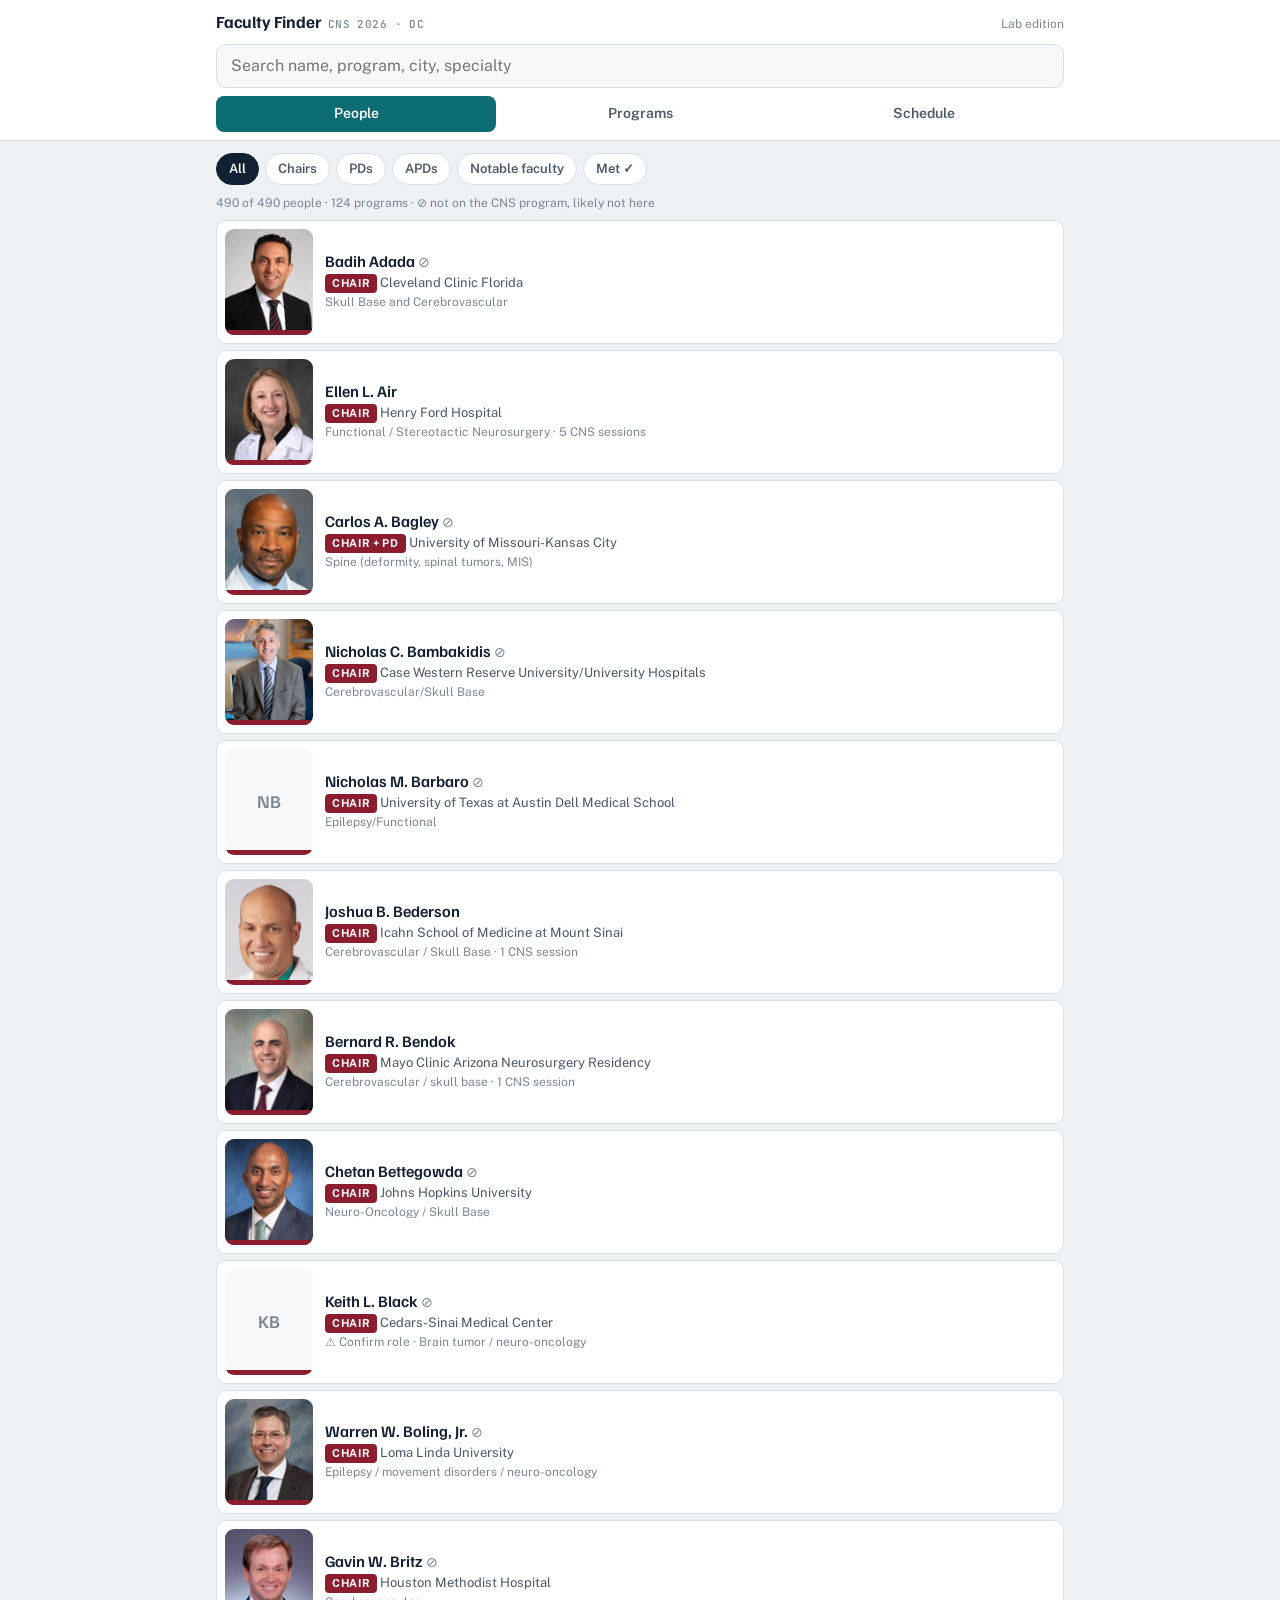
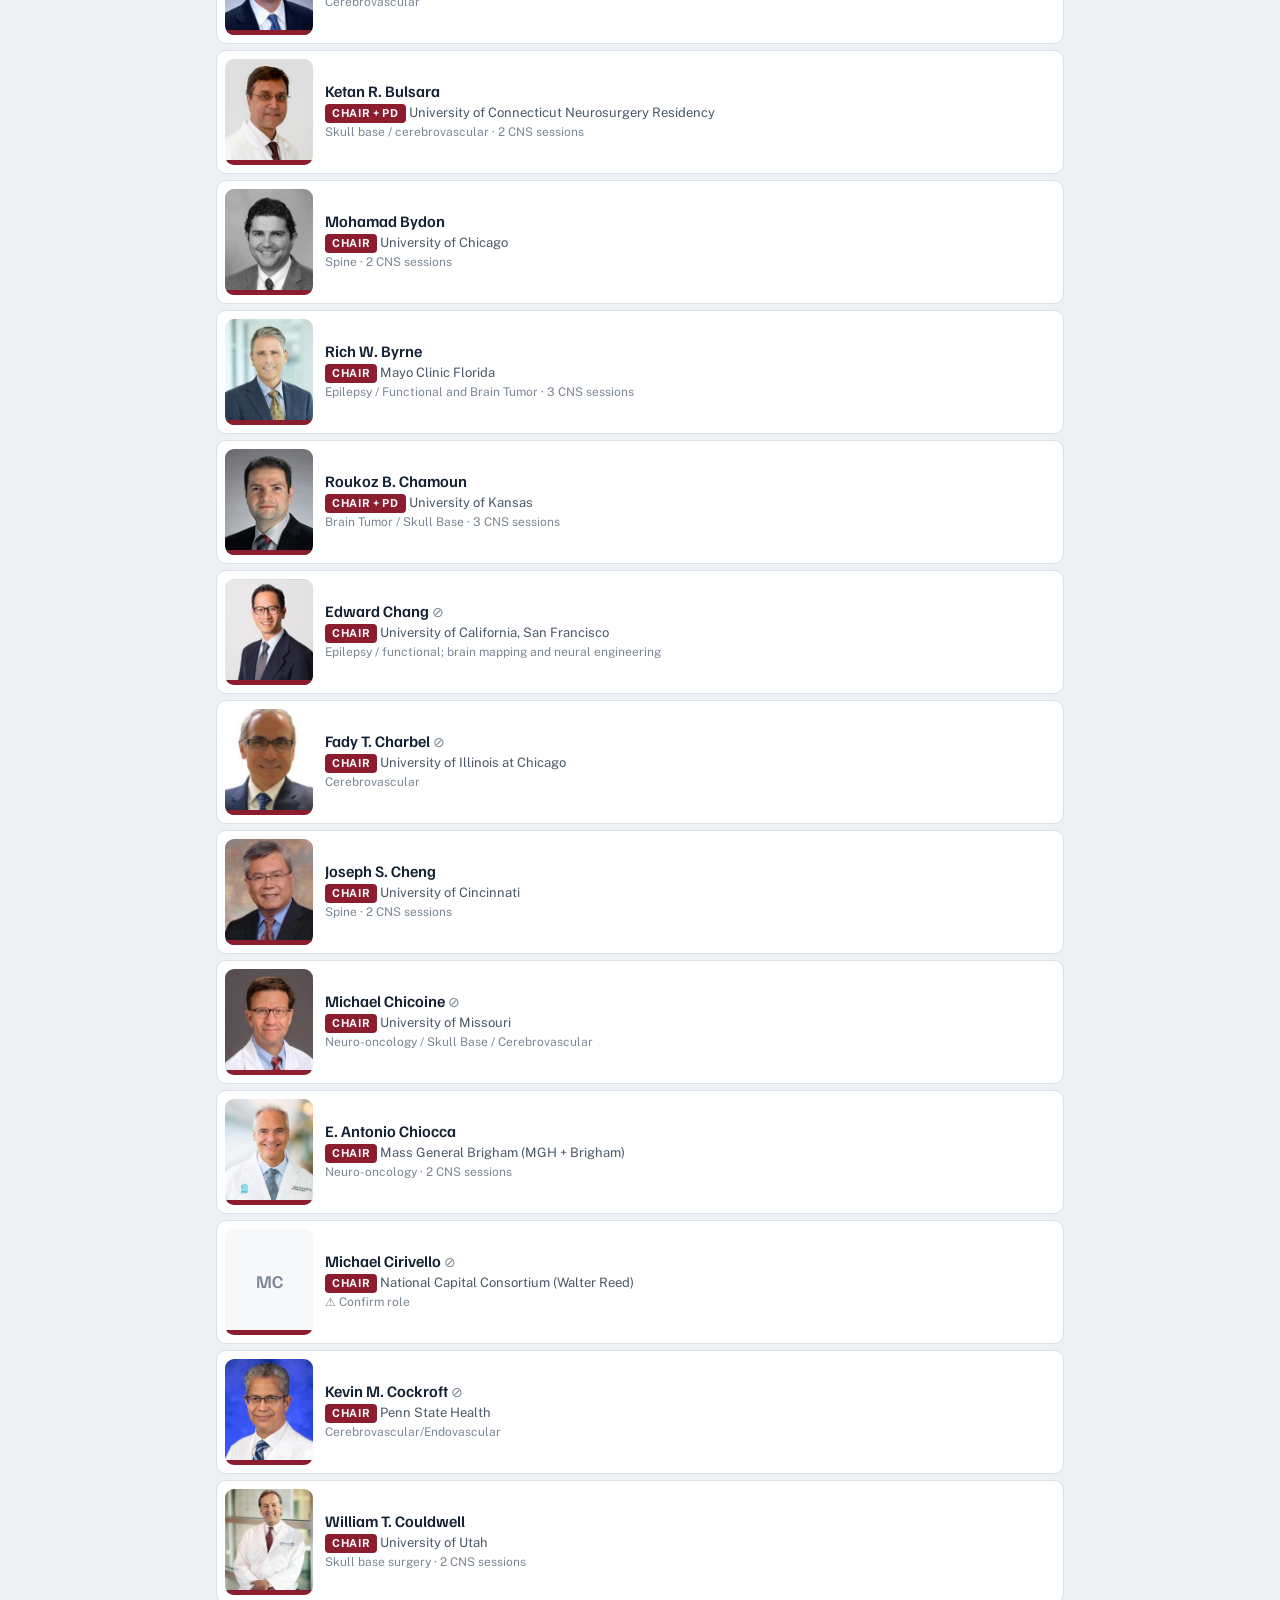
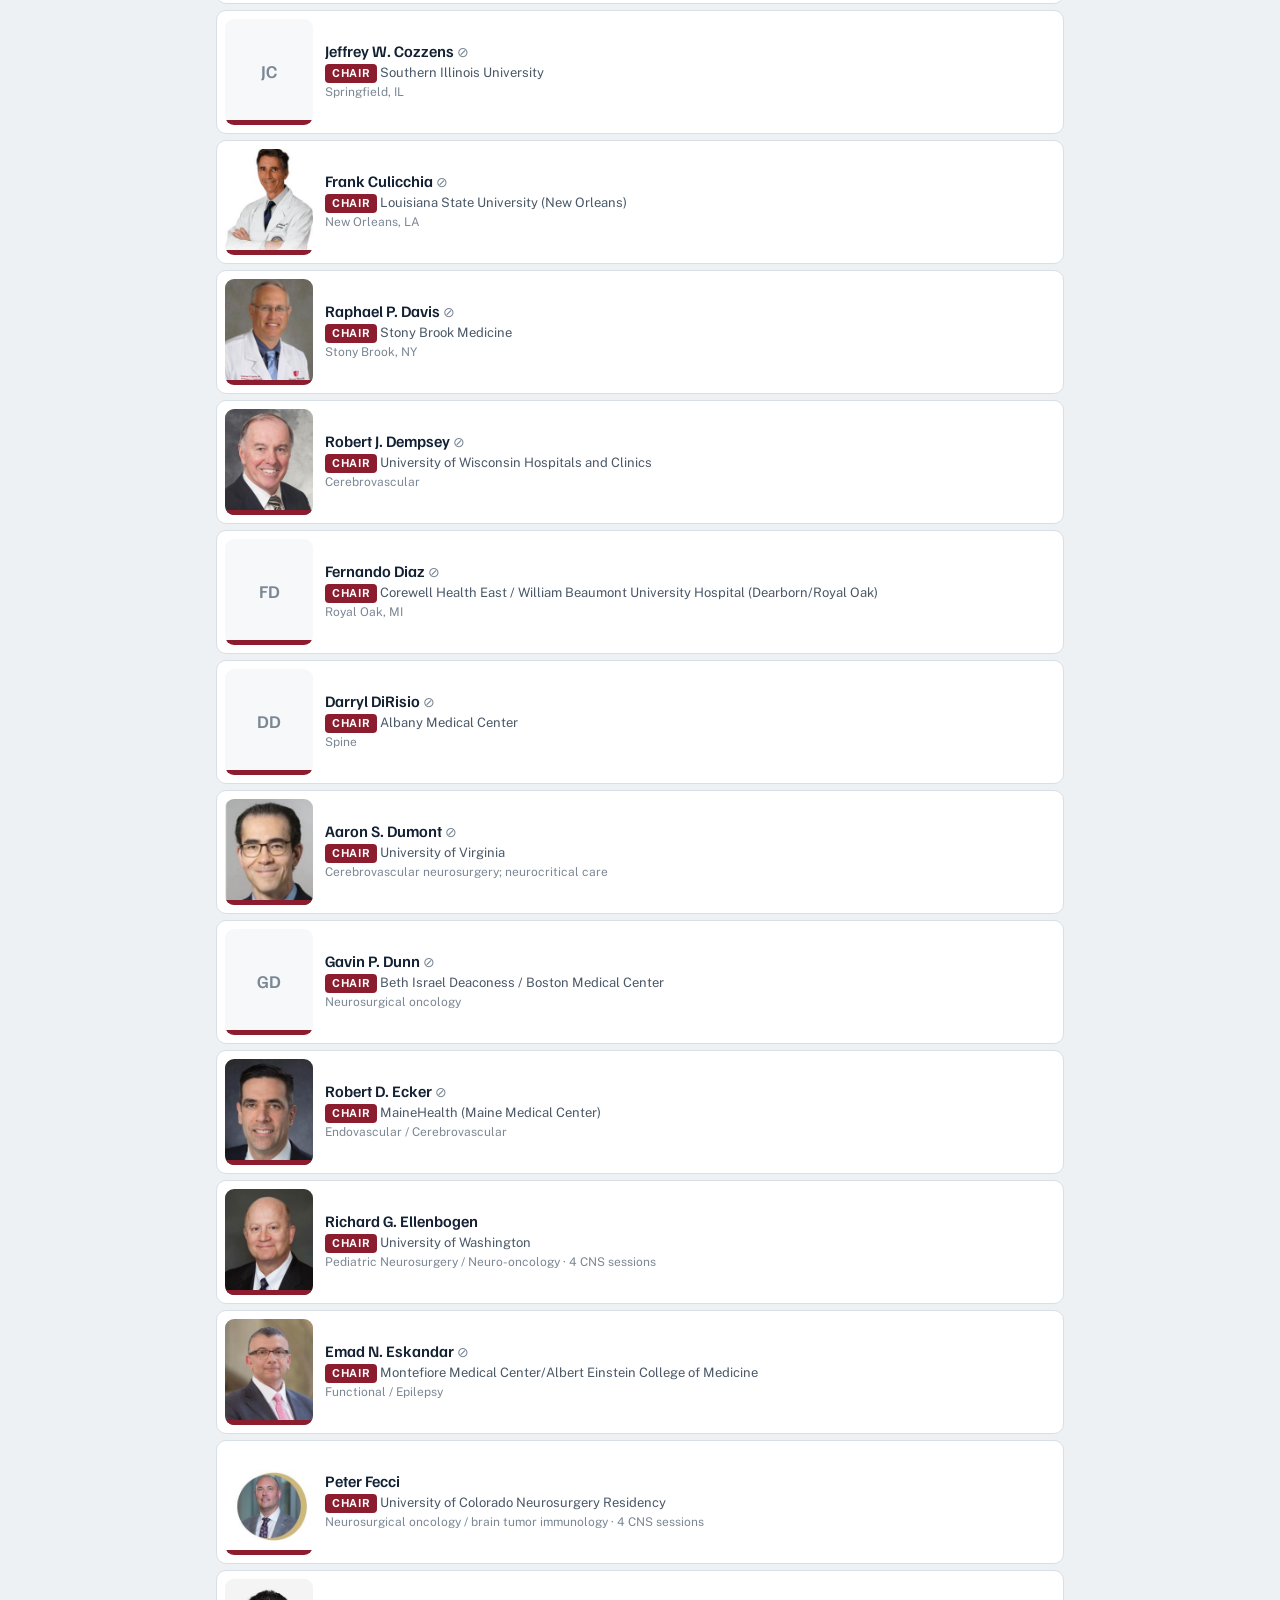
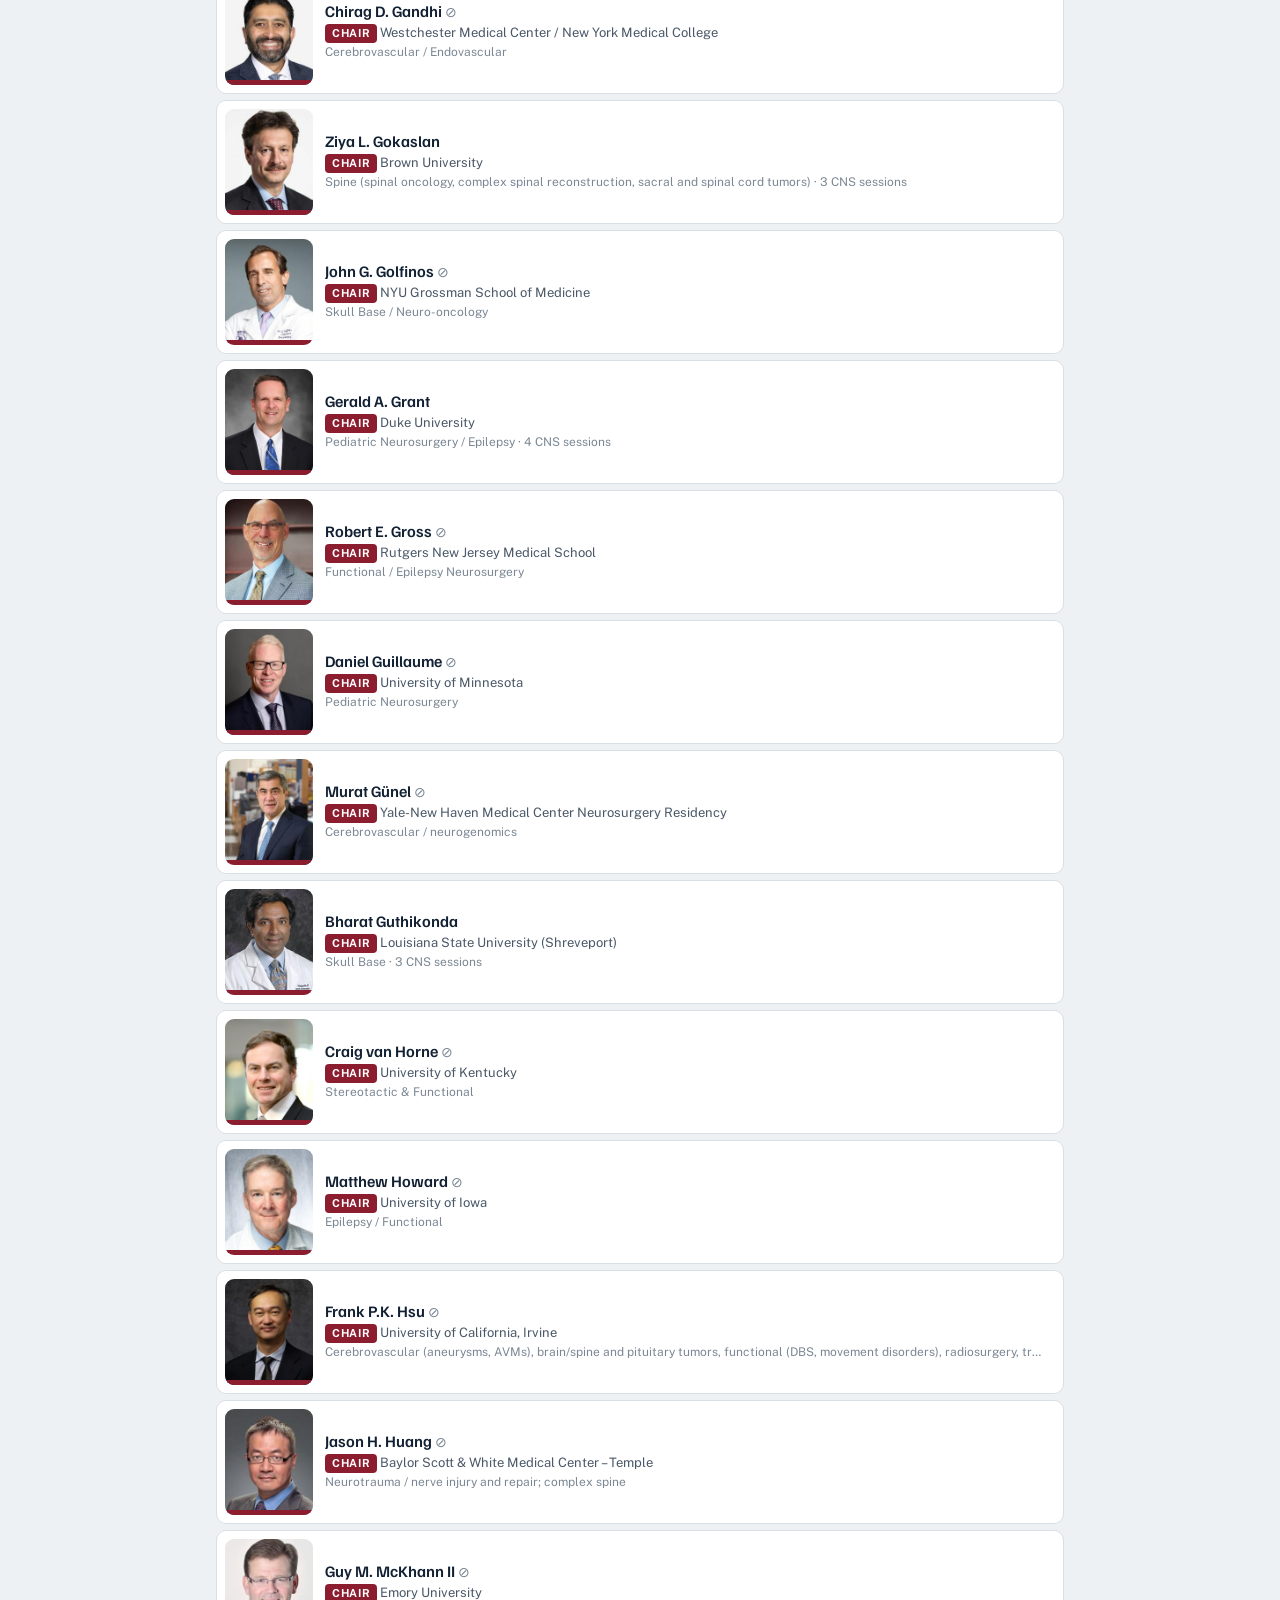
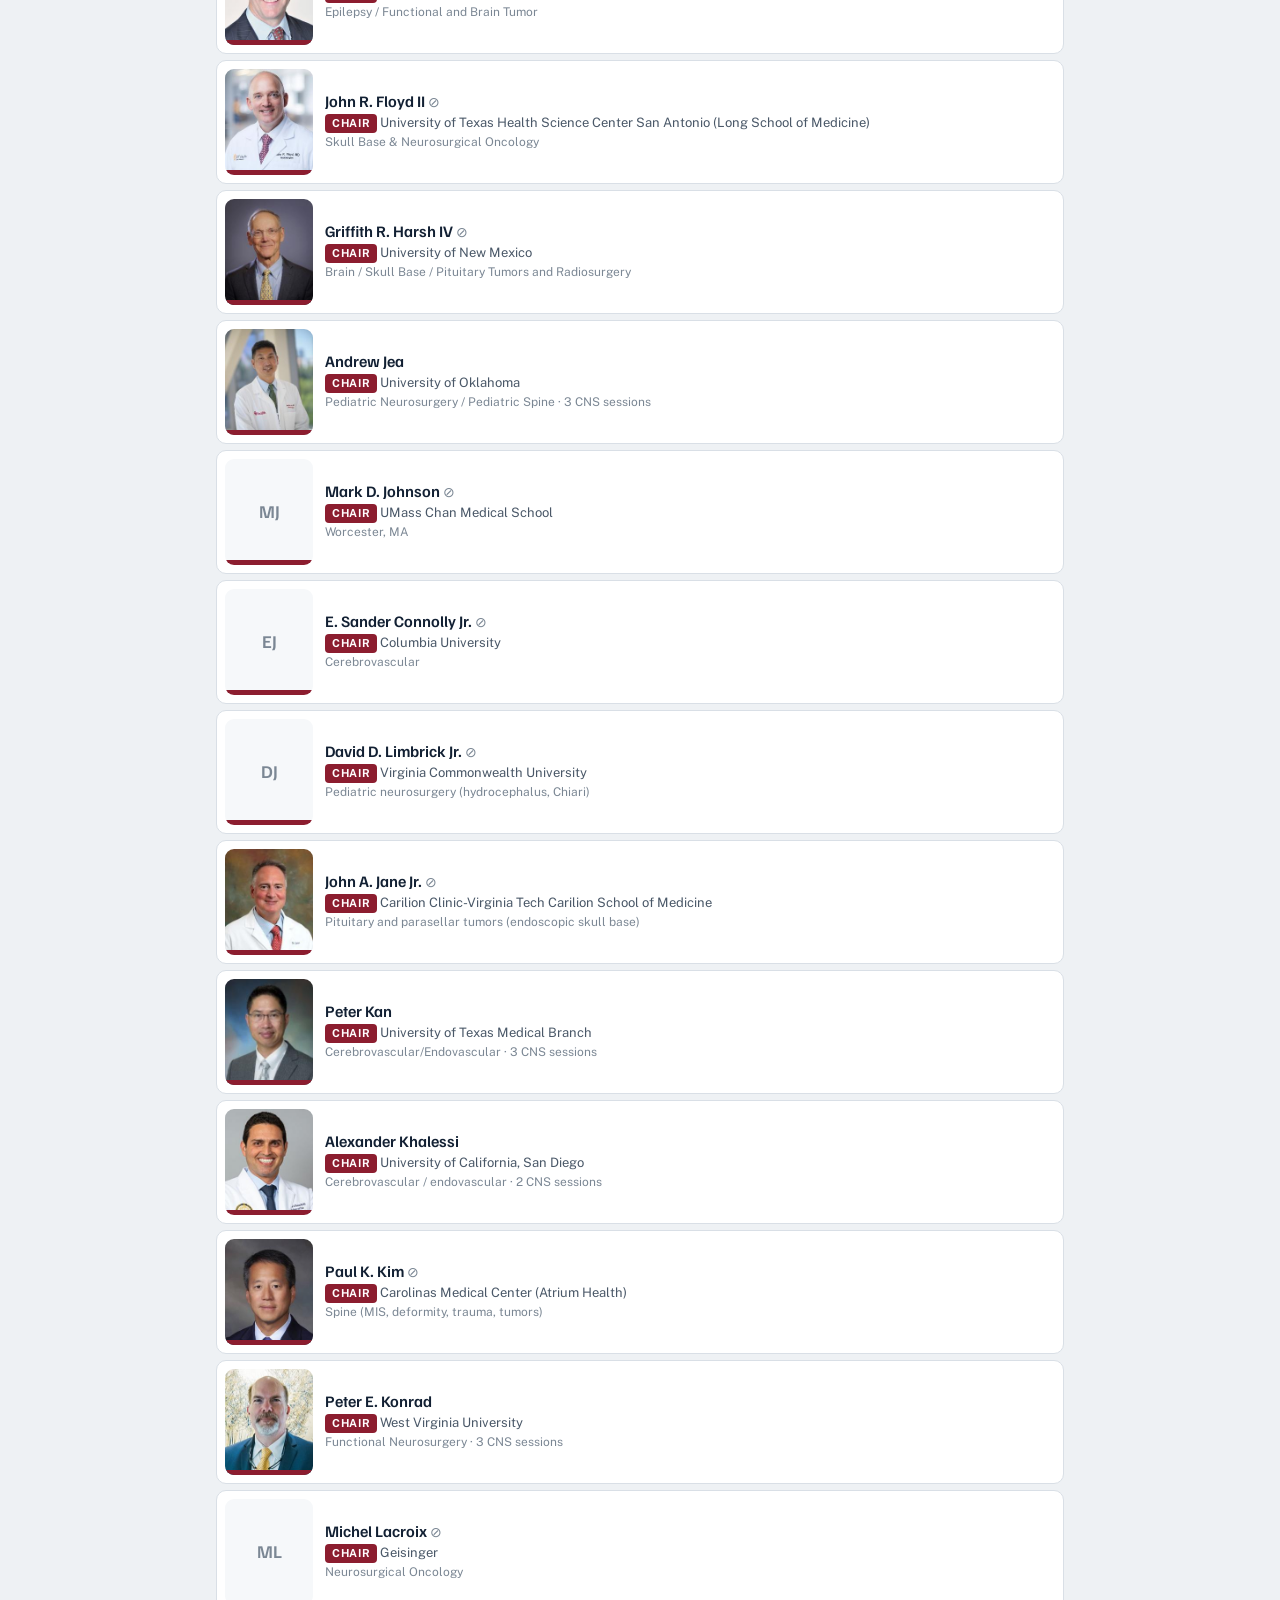
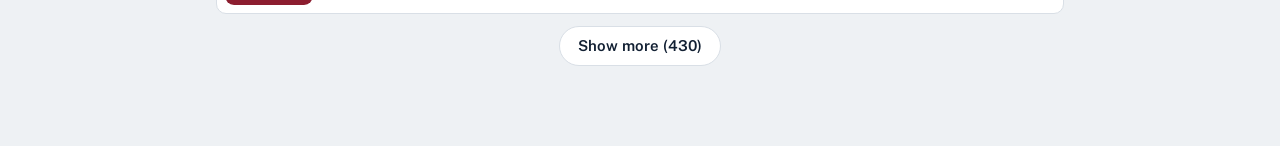
==== commit f29a91ab: "CNS Finder: add David L. Dornbos III (Kentucky) Co-Authored-By: Claude Opus 5.5 <noreply@anthropic.c" ====
--- a/cns2026/index.html
+++ b/cns2026/index.html
@@ -206,7 +206,7 @@
 <input type="file" id="photoInput" accept="image/*" hidden>
 <div class="toast" id="toast" role="status"></div>
 
-<script id="data" type="application/json">{"programs":[{"name":"Stanford University","inst":"Stanford Health Care / Stanford University School of Medicine","city":"Stanford","state":"CA","deptUrl":"https://med.stanford.edu/neurosurgery/about-us.html","resUrl":"https://med.stanford.edu/neurosurgery/residency.html"},{"name":"University of California, San Francisco","inst":"UCSF School of Medicine / UCSF Medical Center","city":"San Francisco","state":"CA","deptUrl":"https://neurosurgery.ucsf.edu/","resUrl":"https://neurosurgery.ucsf.edu/node/2786"},{"name":"UCLA David Geffen School of Medicine","inst":"David Geffen School of Medicine at UCLA / UCLA Medical Center","city":"Los Angeles","state":"CA","deptUrl":"https://www.uclahealth.org/departments/neurosurgery","resUrl":"https://www.uclahealth.org/departments/neurosurgery/education/residency-training"},{"name":"University of Southern California / LA General","inst":"Keck School of Medicine of USC / Los Angeles General Medical Center","city":"Los Angeles","state":"CA","deptUrl":"https://keck.usc.edu/neurological-surgery/","resUrl":"https://keck.usc.edu/neurological-surgery/training-education/residency-program/"},{"name":"University of California, Irvine","inst":"UC Irvine School of Medicine / UCI Medical Center","city":"Orange","state":"CA","deptUrl":"https://medschool.uci.edu/research/clinical-departments/neurological-surgery","resUrl":"https://medschool.uci.edu/research/clinical-departments/neurological-surgery/education-training/residency-program/overview"},{"name":"University of California, Davis","inst":"UC Davis Health / UC Davis Medical Center","city":"Sacramento","state":"CA","deptUrl":"https://health.ucdavis.edu/neurological-surgery/team/","resUrl":"https://health.ucdavis.edu/neurological-surgery/academic-programs/residency/program-leadership"},{"name":"University of California, San Diego","inst":"UC San Diego Health / UC San Diego Medical Center","city":"San Diego","state":"CA","deptUrl":"https://neurosurgery.ucsd.edu/","resUrl":"https://neurosurgery.ucsd.edu/specialty-teams/faculty.html"},{"name":"Cedars-Sinai Medical Center","inst":"Cedars-Sinai Medical Center","city":"Los Angeles","state":"CA","deptUrl":"https://www.cedars-sinai.edu/research/departments-institutes/neurosurgery.html","resUrl":"https://www.cedars-sinai.edu/education/graduate-medical/residency/neurological-surgery.html","flag":"Program leadership could not be fully verified on official pages."},{"name":"Loma Linda University","inst":"Loma Linda University Health Education Consortium / Loma Linda University Medical Center","city":"Loma Linda","state":"CA","deptUrl":"https://lluh.org/neurosurgery/about-us","resUrl":"https://lluh.org/health-professionals/gme/resident-fellow/neurosurgery-residency"},{"name":"Riverside University Health System","inst":"Riverside University Health System Medical Center","city":"Moreno Valley","state":"CA","deptUrl":null,"resUrl":"https://www.ruhealth.org/node/327"},{"name":"Desert Regional Medical Center","inst":"Desert Regional Medical Center","city":"Palm Springs","state":"CA","deptUrl":null,"resUrl":"https://www.desertregionalgme.com","flag":"Program leadership could not be fully verified on official pages."},{"name":"Northwestern University","inst":"McGaw Medical Center of Northwestern University","city":"Chicago","state":"IL","deptUrl":"https://www.feinberg.northwestern.edu/sites/neurosurgery/","resUrl":"https://www.feinberg.northwestern.edu/sites/neurosurgery/education/residents/overview.html"},{"name":"University of Chicago","inst":"University of Chicago Medical Center","city":"Chicago","state":"IL","deptUrl":"https://neurosurgery.uchicago.edu/","resUrl":"https://neurosurgery.uchicago.edu/education/neurological-surgery-residency"},{"name":"Rush University","inst":"Rush University Medical Center","city":"Chicago","state":"IL","deptUrl":"https://www.rushu.rush.edu/education-training/graduate-medical-education/residency-programs/neurosurgery-residency","resUrl":"https://www.rushu.rush.edu/education-training/graduate-medical-education/residency-programs/neurosurgery-residency"},{"name":"University of Illinois at Chicago","inst":"University of Illinois College of Medicine at Chicago","city":"Chicago","state":"IL","deptUrl":"https://chicago.medicine.uic.edu/neurosurgery/","resUrl":"https://chicago.medicine.uic.edu/departments/academic-departments/neurosurgery/medical-education/residency"},{"name":"Loyola University","inst":"Loyola University Medical Center","city":"Maywood","state":"IL","deptUrl":"https://www.luc.edu/stritch/neurosurgery/","resUrl":"https://www.loyolamedicine.org/gme/residencies/neurosurgery"},{"name":"Carle BroMenn Medical Center (listed as Advocate Health Care)","inst":"Carle BroMenn Medical Center","city":"Normal","state":"IL","deptUrl":"https://carle.org/for-providers/residencies-and-fellowships/bloomington-normal","resUrl":"https://carle.org/for-providers/Residencies-and-Fellowships/Bloomington-Normal/Neurological-Surgery-Residency"},{"name":"University of Illinois College of Medicine at Peoria","inst":"University of Illinois College of Medicine at Peoria / OSF Saint Francis Medical Center","city":"Peoria","state":"IL","deptUrl":"https://peoria.medicine.uic.edu/depts/academic/neurosurgery/","resUrl":"https://peoria.medicine.uic.edu/depts/academic/neurosurgery/residency/"},{"name":"Southern Illinois University","inst":"Southern Illinois University School of Medicine","city":"Springfield","state":"IL","deptUrl":null,"resUrl":null},{"name":"Beth Israel Deaconess / Boston Medical Center","inst":"Beth Israel Deaconess Medical Center (combined BIDMC-BMC program)","city":"Boston","state":"MA","deptUrl":"https://bidmc.org/departments-divisions/neurosurgery","resUrl":"https://research.bidmc.org/surgery-gme/neurosurgical-residency"},{"name":"Tufts University","inst":"Tufts Medical Center","city":"Boston","state":"MA","deptUrl":"https://medicine.tufts.edu/departments/neurosurgery","resUrl":"https://www.tuftsmedicine.org/node/30451"},{"name":"UMass Chan Medical School","inst":"UMass Chan Medical School / UMass Memorial Medical Center","city":"Worcester","state":"MA","deptUrl":"https://www.umassmed.edu/neurosurgery/","resUrl":"https://www.umassmed.edu/neurosurgery/residency/"},{"name":"Duke University","inst":"Duke University Hospital","city":"Durham","state":"NC","deptUrl":"https://neurosurgery.duke.edu/","resUrl":"https://neurosurgery.duke.edu/education/neurosurgery-residency"},{"name":"University of North Carolina","inst":"University of North Carolina Hospitals","city":"Chapel Hill","state":"NC","deptUrl":"https://www.med.unc.edu/neurosurgery/","resUrl":"https://www.med.unc.edu/neurosurgery/education/residency/"},{"name":"Wake Forest University","inst":"Atrium Health Wake Forest Baptist Medical Center","city":"Winston-Salem","state":"NC","deptUrl":"https://school.wakehealth.edu/departments/neurosurgery","resUrl":"https://school.wakehealth.edu/education-and-training/residencies-and-fellowships/neurosurgery-residency"},{"name":"Carolinas Medical Center (Atrium Health)","inst":"Atrium Health Carolinas Medical Center / Carolina Neurosurgery & Spine Associates","city":"Charlotte","state":"NC","deptUrl":"https://atriumhealth.org/education/graduate-medical-education/physician-residencies/neurological-surgery/faculty","resUrl":"https://atriumhealth.org/education/graduate-medical-education/physician-residencies/neurological-surgery"},{"name":"University of Nebraska Medical Center","inst":"University of Nebraska Medical Center College of Medicine / Nebraska Medicine","city":"Omaha","state":"NE","deptUrl":"https://www.unmc.edu/neurosurgery/index.html","resUrl":"https://www.unmc.edu/neurosurgery/education/residency/index.html"},{"name":"Dartmouth Health","inst":"Dartmouth-Hitchcock Medical Center / Mary Hitchcock Memorial Hospital","city":"Lebanon","state":"NH","deptUrl":"https://www.dartmouth-hitchcock.org/neurosurgery","resUrl":"https://www.dartmouth-health.org/graduate-medical-education/residency-programs/neurosurgery/neurosurgery-faculty"},{"name":"Cooper University Hospital","inst":"Cooper Medical School of Rowan University / Cooper University Hospital","city":"Camden","state":"NJ","deptUrl":"https://www.cooperhealth.edu/academic-departments/department-neurosurgery","resUrl":"https://www.cooperhealth.edu/graduate-medical-education/residencies/neurosurgery"},{"name":"Hackensack University Medical Center","inst":"Hackensack University Medical Center (Hackensack Meridian Health)","city":"Hackensack","state":"NJ","deptUrl":null,"resUrl":null},{"name":"Rutgers New Jersey Medical School","inst":"Rutgers Health / New Jersey Medical School (University Hospital)","city":"Newark","state":"NJ","deptUrl":"https://njms.rutgers.edu/departments/neurosurgery/","resUrl":"https://njms.rutgers.edu/departments/neurosurgery/residency_training_program.php"},{"name":"University of New Mexico","inst":"University of New Mexico School of Medicine / UNM Hospital","city":"Albuquerque","state":"NM","deptUrl":"https://hsc.unm.edu/medicine/departments/neurosurgery/","resUrl":"https://hsc.unm.edu/medicine/departments/neurosurgery/education/director-message.html"},{"name":"University of Oklahoma","inst":"University of Oklahoma Health Sciences Center / OU Health","city":"Oklahoma City","state":"OK","deptUrl":"https://medicine.ouhsc.edu/academic-departments/neurosurgery","resUrl":"https://medicine.ouhsc.edu/academic-departments/neurosurgery/residency-program"},{"name":"Oregon Health & Science University","inst":"OHSU Hospital","city":"Portland","state":"OR","deptUrl":"http://www.ohsu.edu/neurosurgery","resUrl":null},{"name":"University of Michigan","inst":"University of Michigan Health System (Michigan Medicine)","city":"Ann Arbor","state":"MI","deptUrl":"https://medresearch.umich.edu/departments/neurosurgery","resUrl":"https://medresearch.umich.edu/departments/neurosurgery/education/residency"},{"name":"Henry Ford Hospital","inst":"Henry Ford Health","city":"Detroit","state":"MI","deptUrl":"https://www.henryford.com/hcp/academic/neurosurgery/leadership","resUrl":"https://www.henryford.com/hcp/med-ed/residencies-fellowships/hfh/neuro-surgery"},{"name":"Corewell Health Grand Rapids / Michigan State University","inst":"Corewell Health West (formerly Spectrum Health) / Michigan State University College of Human Medicine","city":"Grand Rapids","state":"MI","deptUrl":"https://corewellhealth.org/graduate-medical-education/west-michigan/residencies/neurological-surgery","resUrl":"https://corewellhealth.org/graduate-medical-education/west-michigan/residencies/neurological-surgery"},{"name":"Corewell Health East / William Beaumont University Hospital (Dearborn/Royal Oak)","inst":"Corewell Health East (formerly Beaumont Health)","city":"Royal Oak","state":"MI","deptUrl":"https://corewellhealth.org/graduate-medical-education/southeast-michigan/residencies/dearborn-and-royal-oak/neurological-surgery","resUrl":"https://corewellhealth.org/graduate-medical-education/southeast-michigan/residencies/dearborn-and-royal-oak/neurological-surgery"},{"name":"Henry Ford Providence Hospital","inst":"Henry Ford Health (Providence) / Michigan State University","city":"Southfield","state":"MI","deptUrl":"https://www.henryford.com/hcp/med-ed/residencies-fellowships/providence/neurosurgery","resUrl":"https://www.henryford.com/hcp/med-ed/residencies-fellowships/providence/neurosurgery"},{"name":"University of Minnesota","inst":"University of Minnesota Medical School / M Health Fairview","city":"Minneapolis","state":"MN","deptUrl":"https://med.umn.edu/neurosurgery","resUrl":"https://med.umn.edu/neurosurgery/education-training/residency/program-overview"},{"name":"Mayo Clinic (Rochester)","inst":"Mayo Clinic College of Medicine and Science","city":"Rochester","state":"MN","deptUrl":"https://college.mayo.edu/academics/residencies-and-fellowships/neurologic-surgery-residency-minnesota/department-and-faculty/","resUrl":"https://college.mayo.edu/academics/residencies-and-fellowships/neurologic-surgery-residency-minnesota/"},{"name":"Washington University in St. Louis","inst":"Washington University/B-JH/SLCH Consortium (Washington University School of Medicine)","city":"St. Louis","state":"MO","deptUrl":"https://neurosurgery.wustl.edu/","resUrl":"https://neurosurgery.wustl.edu/education/residency/"},{"name":"University of Missouri","inst":"University of Missouri School of Medicine / MU Health Care","city":"Columbia","state":"MO","deptUrl":"https://medicine.missouri.edu/departments/neurosurgery","resUrl":"https://medicine.missouri.edu/departments/neurosurgery/residency"},{"name":"University of Missouri-Kansas City","inst":"UMKC School of Medicine / Saint Luke's Hospital of Kansas City (Marion Bloch Neuroscience Institute)","city":"Kansas City","state":"MO","deptUrl":"https://www.saintlukeskc.org/education/residencies-fellowships/neurosurgery-residency","resUrl":"https://www.saintlukeskc.org/education/residencies-fellowships/neurosurgery-residency"},{"name":"Saint Louis University","inst":"Saint Louis University School of Medicine / SSM Health Saint Louis University Hospital","city":"St. Louis","state":"MO","deptUrl":"https://www.slu.edu/medicine/neurosurgery/index.php","resUrl":null},{"name":"Columbia University","inst":"New York Presbyterian Hospital (Columbia Campus)","city":"New York","state":"NY","deptUrl":"https://www.neurosurgery.columbia.edu/","resUrl":"https://www.neurosurgery.columbia.edu/education/residency-program"},{"name":"Weill Cornell Medicine","inst":"New York-Presbyterian Hospital (Cornell Campus)","city":"New York","state":"NY","deptUrl":"https://neurosurgery.weill.cornell.edu/","resUrl":"https://neurosurgery.weill.cornell.edu/education/residency"},{"name":"Icahn School of Medicine at Mount Sinai","inst":"Mount Sinai Medical Center","city":"New York","state":"NY","deptUrl":"https://icahn.mssm.edu/about/departments-offices/neurosurgery","resUrl":"https://icahn.mssm.edu/education/residencies-fellowships/list/msh-neurosurgery"},{"name":"NYU Grossman School of Medicine","inst":"New York University Langone Hospitals","city":"New York","state":"NY","deptUrl":"https://med.nyu.edu/departments-institutes/neurosurgery/","resUrl":"https://med.nyu.edu/departments-institutes/neurosurgery/education/residency"},{"name":"Montefiore Medical Center/Albert Einstein College of Medicine","inst":"Montefiore Medical Center","city":"Bronx","state":"NY","deptUrl":"https://einsteinmed.edu/departments/neurological-surgery/","resUrl":null},{"name":"Zucker School of Medicine at Hofstra/Northwell","inst":"North Shore University Hospital","city":"Manhasset","state":"NY","deptUrl":null,"resUrl":null},{"name":"University of Rochester","inst":"University of Rochester Medical Center","city":"Rochester","state":"NY","deptUrl":"https://www.urmc.rochester.edu/neurosurgery","resUrl":"https://www.urmc.rochester.edu/neurosurgery/education"},{"name":"University at Buffalo","inst":"State University of New York at Buffalo (Buffalo General Hospital)","city":"Buffalo","state":"NY","deptUrl":"https://medicine.buffalo.edu/departments/neurosurgery.html","resUrl":"https://medicine.buffalo.edu/departments/neurosurgery/education/residency.html"},{"name":"Albany Medical Center","inst":"Albany Medical College","city":"Albany","state":"NY","deptUrl":"https://www.amc.edu/academic/neurosurgery/","resUrl":"https://www.amc.edu/education/residencies-fellowships/neurosurgery-residency/"},{"name":"Stony Brook Medicine","inst":"Stony Brook Medical Center","city":"Stony Brook","state":"NY","deptUrl":"https://renaissance.stonybrookmedicine.edu/neurosurgery","resUrl":"https://renaissance.stonybrookmedicine.edu/neurosurgery_residency_program"},{"name":"SUNY Upstate Medical University","inst":"SUNY Upstate Medical University at Syracuse","city":"Syracuse","state":"NY","deptUrl":"https://www.upstate.edu/neurosurgery/","resUrl":"https://www.upstate.edu/neurosurgery/education/index.php"},{"name":"Westchester Medical Center / New York Medical College","inst":"Westchester Medical Center","city":"Valhalla","state":"NY","deptUrl":"https://www.wmchealth.org/service-line/neurology-and-neurosurgery","resUrl":"https://www.wmchealth.org/graduate-medical-education/neurosurgery-residency-program"},{"name":"University of Cincinnati","inst":"University of Cincinnati Medical Center/College of Medicine","city":"Cincinnati","state":"OH","deptUrl":"https://med.uc.edu/depart/neurosurgery","resUrl":"https://med.uc.edu/depart/neurosurgery/education"},{"name":"Case Western Reserve University/University Hospitals","inst":"Case Western Reserve University/University Hospitals Cleveland Medical Center","city":"Cleveland","state":"OH","deptUrl":"https://www.uhhospitals.org/medical-education/neurological-surgery-medical-education","resUrl":"https://www.uhhospitals.org/medical-education/neurological-surgery-medical-education/neurological-surgery-residency/directors-letter"},{"name":"Cleveland Clinic","inst":"Cleveland Clinic Foundation","city":"Cleveland","state":"OH","deptUrl":"https://my.clevelandclinic.org/departments/neurological","resUrl":"https://my.clevelandclinic.org/departments/neurological/medical-professionals/residencies/neurosurgery"},{"name":"Ohio State University","inst":"Ohio State University Wexner Medical Center","city":"Columbus","state":"OH","deptUrl":"https://medicine.osu.edu/departments/neurosurgery","resUrl":"https://medicine.osu.edu/departments/neurosurgery/education/residency"},{"name":"University of Pittsburgh","inst":"UPMC Medical Education","city":"Pittsburgh","state":"PA","deptUrl":"https://www.neurosurgery.pitt.edu/","resUrl":"https://www.neurosurgery.pitt.edu/training/residency-program"},{"name":"University of Pennsylvania","inst":"University of Pennsylvania Health System","city":"Philadelphia","state":"PA","deptUrl":"https://www.pennmedicine.org/departments-and-centers/neurosurgery","resUrl":"https://www.pennmedicine.org/departments-and-centers/neurosurgery/education-and-training/residency-program"},{"name":"Thomas Jefferson University","inst":"Sidney Kimmel Medical College at Thomas Jefferson University/TJUH","city":"Philadelphia","state":"PA","deptUrl":"https://www.jefferson.edu/academics/colleges-schools-institutes/skmc/departments/neurosurgery.html","resUrl":"https://www.jefferson.edu/academics/colleges-schools-institutes/skmc/departments/neurosurgery/education/residency.html"},{"name":"Penn State Health","inst":"Penn State Milton S. Hershey Medical Center","city":"Hershey","state":"PA","deptUrl":"https://med.psu.edu/neurosurgery","resUrl":"https://med.psu.edu/residencies-fellowships/professional-programs/neurosurgery-residency"},{"name":"Temple University","inst":"Temple University Hospital","city":"Philadelphia","state":"PA","deptUrl":"https://medicine.temple.edu/departments-centers/clinical-departments/neurosurgery","resUrl":"https://medicine.temple.edu/education/graduate-medical-education/residency-programs-fellowships/neurosurgery/residency-program"},{"name":"Geisinger","inst":"Geisinger Health System","city":"Danville","state":"PA","deptUrl":"https://www.geisinger.edu/gchs/education/residencies-fellowships/residencies/neurosurgery-residency","resUrl":"https://www.geisinger.edu/gchs/education/residencies-fellowships/residencies/neurosurgery-residency"},{"name":"Allegheny Health Network","inst":"Allegheny Health Network Medical Education Consortium (AGH)","city":"Pittsburgh","state":"PA","deptUrl":"https://www.ahn.org/services/neuroscience","resUrl":"https://www.ahn.org/health-care-professionals/education/graduate-medical-education/residencies/neurosurgery"},{"name":"University of Florida","inst":"University of Florida College of Medicine (Lillian S. Wells Department of Neurosurgery)","city":"Gainesville","state":"FL","deptUrl":"https://neurosurgery.ufl.edu/","resUrl":"https://neurosurgery.ufl.edu/residency/about-our-program/"},{"name":"Mayo Clinic Florida","inst":"Mayo Clinic College of Medicine and Science (Jacksonville)","city":"Jacksonville","state":"FL","deptUrl":"https://college.mayo.edu/academics/residencies-and-fellowships/neurologic-surgery-residency-florida/department-and-faculty/","resUrl":"https://college.mayo.edu/academics/residencies-and-fellowships/neurologic-surgery-residency-florida/"},{"name":"University of Miami/Jackson Health System","inst":"University of Miami Miller School of Medicine","city":"Miami","state":"FL","deptUrl":"https://med.miami.edu/departments/neurosurgery","resUrl":"https://med.miami.edu/departments/neurosurgery/education"},{"name":"University of South Florida Morsani","inst":"USF Health Morsani College of Medicine","city":"Tampa","state":"FL","deptUrl":"https://health.usf.edu/medicine/neurosurgery","resUrl":"https://health.usf.edu/medicine/neurosurgery"},{"name":"Cleveland Clinic Florida","inst":"Cleveland Clinic Foundation (Florida Weston)","city":"Weston","state":"FL","deptUrl":"https://my.clevelandclinic.org/florida/medical-professionals/education/graduate-medical-education/neurosurgery-residency","resUrl":"https://my.clevelandclinic.org/florida/medical-professionals/education/graduate-medical-education/neurosurgery-residency"},{"name":"Emory University","inst":"Emory University School of Medicine","city":"Atlanta","state":"GA","deptUrl":"https://med.emory.edu/departments/neurosurgery/index.html","resUrl":"https://med.emory.edu/departments/neurosurgery/education/residency/index.html"},{"name":"Medical College of Georgia","inst":"Medical College of Georgia at Augusta University","city":"Augusta","state":"GA","deptUrl":"https://www.augusta.edu/mcg/neurosurgery/welcome.php","resUrl":"https://www.augusta.edu/mcg/neurosurgery/residency-program/"},{"name":"University of Iowa","inst":"University of Iowa Hospitals and Clinics / Carver College of Medicine","city":"Iowa City","state":"IA","deptUrl":"https://neurosurgery.medicine.uiowa.edu/","resUrl":"https://neurosurgery.medicine.uiowa.edu/education/neurological-surgery-residency"},{"name":"Indiana University","inst":"Indiana University School of Medicine","city":"Indianapolis","state":"IN","deptUrl":"https://medicine.iu.edu/neurological-surgery","resUrl":"https://medicine.iu.edu/neurological-surgery/education/residency"},{"name":"University of Kansas","inst":"University of Kansas School of Medicine (KU Medical Center)","city":"Kansas City","state":"KS","deptUrl":"https://www.kumc.edu/school-of-medicine/academics/departments/neurosurgery.html","resUrl":"https://www.kumc.edu/school-of-medicine/academics/departments/neurosurgery/academics/residency-program.html"},{"name":"University of Kentucky","inst":"University of Kentucky College of Medicine / UK HealthCare","city":"Lexington","state":"KY","deptUrl":"https://medicine.uky.edu/departments/neurosurgery","resUrl":"https://medicine.uky.edu/departments/neurosurgery/residency-program"},{"name":"University of Louisville","inst":"University of Louisville School of Medicine / UofL Health","city":"Louisville","state":"KY","deptUrl":"https://medicine.louisville.edu/neurological-surgery","resUrl":"https://medicine.louisville.edu/academics-programs/Neurological%20Surgery/Neurological%20Surgery%20-%20Academics%20%26%20Programs/Neurological%20Surgery%20-%20Training%20Programs/Neurological%20Surgery%20-%20Residency%20Program"},{"name":"Johns Hopkins University","inst":"Johns Hopkins Hospital","city":"Baltimore","state":"MD","deptUrl":null,"resUrl":"https://hopkinsmedicine.org/neurology-neurosurgery/education/neurosurgery-residency"},{"name":"University of Maryland","inst":"University of Maryland Medical Center / University of Maryland School of Medicine","city":"Baltimore","state":"MD","deptUrl":"https://www.neurosurgery.umaryland.edu/","resUrl":"https://www.umms.org/ummc/pros/gme/residency/neurosurgery"},{"name":"National Institutes of Health Clinical Center","inst":"NIH Clinical Center / NINDS Surgical Neurology Branch","city":"Bethesda","state":"MD","deptUrl":"https://research.ninds.nih.gov/surgical-neurology-branch","resUrl":"https://www.cc.nih.gov/training/gme/programs/neurological_surgery.html"},{"name":"National Capital Consortium (Walter Reed)","inst":"Walter Reed National Military Medical Center","city":"Bethesda","state":"MD","deptUrl":null,"resUrl":null},{"name":"MaineHealth (Maine Medical Center)","inst":"Maine Medical Center","city":"Portland","state":"ME","deptUrl":null,"resUrl":"https://www.mainehealth.org/education-research-and-innovation/clinical-and-professional-education/graduate-medical-education/residency-programs/neurological-surgery-residency"},{"name":"Louisiana State University (New Orleans)","inst":"LSU Health Sciences Center New Orleans","city":"New Orleans","state":"LA","deptUrl":"https://www.medschool.lsuhsc.edu/neurosurgery/","resUrl":"https://www.medschool.lsuhsc.edu/neurosurgery/"},{"name":"Tulane University/Ochsner Clinic Foundation","inst":"Tulane University School of Medicine / Ochsner Health","city":"New Orleans","state":"LA","deptUrl":"https://medicine.tulane.edu/departments/neurosurgery","resUrl":"https://medicine.tulane.edu/neurosurgery/residency"},{"name":"Louisiana State University (Shreveport)","inst":"LSU Health Shreveport","city":"Shreveport","state":"LA","deptUrl":"https://www.lsuhs.edu/departments/school-of-medicine/neurosurgery","resUrl":"https://www.lsuhs.edu/departments/school-of-medicine/neurosurgery/residency"},{"name":"University of Mississippi Medical Center","inst":"University of Mississippi Medical Center","city":"Jackson","state":"MS","deptUrl":null,"resUrl":null},{"name":"University of Puerto Rico","inst":"University of Puerto Rico Medical Sciences Campus, School of Medicine","city":"San Juan","state":"PR","deptUrl":"https://md.rcm.upr.edu/neurosurgery/","resUrl":"https://md.rcm.upr.edu/neurosurgery/program-faculty/"},{"name":"Brown University","inst":"Rhode Island Hospital / Brown University Health; Warren Alpert Medical School of Brown University","city":"Providence","state":"RI","deptUrl":"https://neurosurgery.med.brown.edu/","resUrl":"https://neurosurgery.med.brown.edu/education/residency-program"},{"name":"Medical University of South Carolina","inst":"Medical University of South Carolina (MUSC)","city":"Charleston","state":"SC","deptUrl":"https://medicine.musc.edu/departments/neurosurgery","resUrl":"https://medicine.musc.edu/departments/neurosurgery/education/residency"},{"name":"University of Tennessee","inst":"University of Tennessee Health Science Center / Semmes Murphey","city":"Memphis","state":"TN","deptUrl":"https://uthsc.edu/neurosurgery/","resUrl":"https://uthsc.edu/neurosurgery/residency/index.php"},{"name":"Vanderbilt University","inst":"Vanderbilt University Medical Center","city":"Nashville","state":"TN","deptUrl":"https://www.vumc.org/neurosurgerydept/","resUrl":"https://www.vumc.org/neurosurgerydept/residency-program-welcome"},{"name":"University of Utah","inst":"University of Utah Health / Spencer Fox Eccles School of Medicine","city":"Salt Lake City","state":"UT","deptUrl":"https://medicine.utah.edu/neurosurgery","resUrl":"https://medicine.utah.edu/neurosurgery/residency"},{"name":"University of Virginia","inst":"University of Virginia Health / UVA School of Medicine","city":"Charlottesville","state":"VA","deptUrl":"https://med.virginia.edu/neurosurgery/","resUrl":"https://med.virginia.edu/neurosurgery/resident-training/"},{"name":"Inova Fairfax Medical Campus","inst":"Inova Health System / Inova Neurosciences","city":"Falls Church","state":"VA","deptUrl":"https://www.inova.org/our-services/inova-neurosciences/academic-programs","resUrl":"https://www.inova.org/education/gme/neurosurgical-residency-program/meet-our-team"},{"name":"Virginia Commonwealth University","inst":"VCU Health System / VCU School of Medicine","city":"Richmond","state":"VA","deptUrl":"https://neurosurgery.vcu.edu/","resUrl":"https://neurosurgery.vcu.edu/education/residency"},{"name":"Carilion Clinic-Virginia Tech Carilion School of Medicine","inst":"Carilion Clinic / Virginia Tech Carilion School of Medicine","city":"Roanoke","state":"VA","deptUrl":"https://medicine.vtc.vt.edu/academics/academic-departments/Neurosurgery.html","resUrl":"https://gme.carilionclinic.org/neurosurgery-residency/about-us"},{"name":"University of Vermont","inst":"University of Vermont Medical Center / Larner College of Medicine","city":"Burlington","state":"VT","deptUrl":"https://www.uvm.edu/larnermed/surgery/division-neurosurgery","resUrl":"https://www.uvmhealth.org/gme/residencies/neurosurgery"},{"name":"University of Alabama at Birmingham Neurosurgery Residency","inst":"University of Alabama at Birmingham (UAB) Heersink School of Medicine","city":"Birmingham","state":"AL","deptUrl":"https://www.uab.edu/medicine/neurosurgery/","resUrl":"https://www.uab.edu/medicine/neurosurgery/education/residency"},{"name":"University of Arkansas for Medical Sciences Neurosurgery Residency","inst":"University of Arkansas for Medical Sciences (UAMS) College of Medicine","city":"Little Rock","state":"AR","deptUrl":"https://medicine.uams.edu/neurosurgery/","resUrl":"https://medicine.uams.edu/neurosurgery/residents/"},{"name":"Barrow Neurological Institute","inst":"St. Joseph's Hospital and Medical Center","city":"Phoenix","state":"AZ","deptUrl":"https://www.barrowneuro.org/","resUrl":"https://www.barrowneuro.org/for-physicians-researchers/education/neuroscience-residency-programs/neurosurgery-residency-program/"},{"name":"Mayo Clinic Arizona Neurosurgery Residency","inst":"Mayo Clinic College of Medicine and Science","city":"Phoenix","state":"AZ","deptUrl":"https://www.mayoclinic.org/biographies/bendok-bernard-r-m-d/bio-20128115","resUrl":"https://college.mayo.edu/academics/residencies-and-fellowships/neurologic-surgery-residency-arizona/"},{"name":"University of Arizona College of Medicine - Phoenix Neurosurgery Residency","inst":"University of Arizona College of Medicine - Phoenix / Banner - University Medical Center Phoenix","city":"Phoenix","state":"AZ","deptUrl":"https://phoenixmed.arizona.edu/neurosurgery","resUrl":"https://phoenixmed.arizona.edu/neurosurgery-residency"},{"name":"University of Arizona College of Medicine - Tucson Neurosurgery Residency","inst":"University of Arizona College of Medicine - Tucson / Banner - University Medical Center Tucson","city":"Tucson","state":"AZ","deptUrl":"https://www.medicine.arizona.edu/neurosurgery/our-team","resUrl":"https://medicine.arizona.edu/neurosurgery/residency-program"},{"name":"University of Colorado Neurosurgery Residency","inst":"University of Colorado Anschutz School of Medicine","city":"Aurora","state":"CO","deptUrl":"https://medschool.cuanschutz.edu/neurosurgery","resUrl":"https://medschool.cuanschutz.edu/neurosurgery/education/residency-program"},{"name":"University of Connecticut Neurosurgery Residency","inst":"University of Connecticut School of Medicine / UConn Health","city":"Farmington","state":"CT","deptUrl":"https://health.uconn.edu/neurosurgery/","resUrl":"https://health.uconn.edu/graduate-medical-education/neurological-surgery-residency-program/"},{"name":"Yale-New Haven Medical Center Neurosurgery Residency","inst":"Yale School of Medicine / Yale New Haven Hospital","city":"New Haven","state":"CT","deptUrl":"https://medicine.yale.edu/neurosurgery/","resUrl":"https://medicine.yale.edu/neurosurgery/education/residencyprogram/"},{"name":"MedStar Georgetown University Hospital Neurosurgery Residency","inst":"MedStar Georgetown University Hospital / Georgetown University School of Medicine","city":"Washington","state":"DC","deptUrl":"https://www.medstarhealth.org/education/residency-programs/neurosurgery/faculty","resUrl":"https://www.medstarhealth.org/education/affiliated-hospitals-2/medstar-georgetown-university-hospital/neurosurgery-residency-program/"},{"name":"George Washington University Neurosurgery Residency","inst":"George Washington University School of Medicine and Health Sciences / GW Medical Faculty Associates","city":"Washington","state":"DC","deptUrl":"https://smhs.gwu.edu/neurosurgery","resUrl":null},{"name":"Baylor College of Medicine","inst":"Baylor College of Medicine","city":"Houston","state":"TX","deptUrl":"https://www.bcm.edu/departments/neurosurgery","resUrl":"https://www.bcm.edu/departments/neurosurgery/education/neurological-surgery-residency"},{"name":"University of Texas Southwestern Medical Center","inst":"UT Southwestern Medical Center","city":"Dallas","state":"TX","deptUrl":"https://www.utsouthwestern.edu/departments/neurological-surgery/","resUrl":"https://www.utsouthwestern.edu/departments/neurological-surgery/education-training/residency-program/"},{"name":"University of Texas Health Science Center at Houston (McGovern)","inst":"McGovern Medical School at UTHealth Houston – Vivian L. Smith Department of Neurosurgery","city":"Houston","state":"TX","deptUrl":"https://med.uth.edu/neurosurgery/","resUrl":"https://med.uth.edu/neurosurgery/education/residency/"},{"name":"Houston Methodist Hospital","inst":"Houston Methodist Hospital","city":"Houston","state":"TX","deptUrl":"https://www.houstonmethodist.org/for-health-professionals/department-programs/neurosurgery/faculty/","resUrl":"https://www.houstonmethodist.org/academic-institute/gme/neurosurgery-residency/"},{"name":"University of Texas Health Science Center San Antonio (Long School of Medicine)","inst":"UT Health San Antonio – Joe R. and Teresa Lozano Long School of Medicine","city":"San Antonio","state":"TX","deptUrl":"https://lsom.uthscsa.edu/neurosurgery/","resUrl":"https://lsom.uthscsa.edu/neurosurgery/education/residency/"},{"name":"University of Texas Medical Branch","inst":"University of Texas Medical Branch","city":"Galveston","state":"TX","deptUrl":"https://www.utmb.edu/neurosurgery/","resUrl":"https://www.utmb.edu/neurosurgery/residency-program"},{"name":"Baylor Scott & White Medical Center – Temple","inst":"Baylor Scott & White Medical Center – Temple (ACGME program name: Baylor Scott & White Medical Center - Baylor College of Medicine (Temple) Program)","city":"Temple","state":"TX","deptUrl":"https://www.bswhealth.com/Medical-Professionals/Education/Graduate-Medical-Education/Temple/Neurosurgery-Residency","resUrl":"https://www.bswhealth.com/Medical-Professionals/Education/Graduate-Medical-Education/Temple/Neurosurgery-Residency"},{"name":"University of Texas at Austin Dell Medical School","inst":"Dell Medical School, The University of Texas at Austin","city":"Austin","state":"TX","deptUrl":"https://dellmed.utexas.edu/units/department-of-neurosurgery","resUrl":"https://dellmed.utexas.edu/education/academics/graduate-medical-education/neurosurgery-residency"},{"name":"University of Washington","inst":"University of Washington School of Medicine (Harborview Medical Center–UW Medicine)","city":"Seattle","state":"WA","deptUrl":"https://neurosurgery.uw.edu/","resUrl":"https://neurosurgery.uw.edu/education/residency-program"},{"name":"University of Wisconsin Hospitals and Clinics","inst":"University of Wisconsin School of Medicine and Public Health","city":"Madison","state":"WI","deptUrl":"https://www.neurosurgery.wisc.edu/","resUrl":"https://www.neurosurgery.wisc.edu/education/description/"},{"name":"Medical College of Wisconsin Affiliated Hospitals","inst":"Medical College of Wisconsin","city":"Milwaukee","state":"WI","deptUrl":"https://www.mcw.edu/departments/neurosurgery","resUrl":"https://www.mcw.edu/departments/neurosurgery/education/residency-program"},{"name":"West Virginia University","inst":"West Virginia University School of Medicine / Rockefeller Neuroscience Institute","city":"Morgantown","state":"WV","deptUrl":"https://medicine.hsc.wvu.edu/neurosurgery/","resUrl":"https://medicine.hsc.wvu.edu/neurosurgery/residents/"},{"name":"Mass General Brigham (MGH + Brigham)","inst":"Mass General Brigham Neurosurgery (MGH and Brigham and Women's campuses)","city":"Boston","state":"MA","deptUrl":"https://research.massgeneralbrigham.org/en/education-and-training/graduate-medical-education/neurosurgery/mgb-neurosurgery-residency-program","resUrl":"https://research.massgeneralbrigham.org/en/education-and-training/graduate-medical-education/neurosurgery/mgb-neurosurgery-residency-program"}],"people":[{"id":"pe44b11e5e","n":"Michael Lim","cred":"MD","r":"Chair","t":"Chair and Professor of Neurosurgery; Stanford Medicine Endowed Chair of the Department of Neurosurgery","s":"Brain tumor / neuro-oncology","u":"https://stanfordhealthcare.org/doctors/l/michael-lim.html","src":"https://med.stanford.edu/neurosurgery/about-us.html","note":"Department chair; neuro-oncology and immunotherapy researcher","pg":0,"ph":-1,"v":1,"say":"LIM"},{"id":"p3e6d1c860","n":"John Ratliff","cred":"MD, FACS","r":"Program Director","t":"Neurosurgery Resident Program Director; Professor of Neurosurgery; Vice Chair, Operations and Development; Co-Director, Division of Spine and Peripheral Nerve Surgery","s":"Spine","u":"https://profiles.stanford.edu/john-ratliff","src":"https://med.stanford.edu/neurosurgery/residency.html","note":"Spine surgeon; long-time AANS/CNS quality and Washington Committee leader, past CNS Executive Committee. No APD listed on Stanford pages.","pg":0,"ph":-1,"v":1,"say":"RAT-lif"},{"id":"p746f76513","n":"Corinna Zygourakis","cred":"MD","r":"Faculty","t":"Associate Professor of Neurosurgery; Department Physician Improvement Lead","s":"Spine","u":"https://profiles.stanford.edu/corinna-zygourakis","src":"https://profiles.stanford.edu/corinna-zygourakis","note":"AANS/CNS Spine Section and WINS Executive Committees; editorial boards of Neurosurgery and JNS: Spine; spine value/cost research","pg":0,"ph":-1,"say":"zee-goo-RAH-kis"},{"id":"p234ad3534","n":"Anand Veeravagu","cred":"MD, FAANS, FACS","r":"Faculty","t":"Associate Professor of Neurosurgery; Director of Minimally Invasive NeuroSpine Surgery","s":"Spine (minimally invasive)","u":"https://profiles.stanford.edu/anand-veeravagu","src":"https://profiles.stanford.edu/anand-veeravagu","note":"MIS spine director; San Francisco 49ers team neurosurgeon; mentors many med student research projects","pg":0,"ph":-1,"say":"veer-ah-VAH-goo"},{"id":"p6300263a8","n":"Edward Chang","cred":"MD","r":"Chair","t":"Joan and Sanford Weill Chair of Neurological Surgery; Professor of Neurological Surgery; Margaret Liu Collins and Edward B. Collins Distinguished Professor in Neurological Surgery","s":"Epilepsy / functional; brain mapping and neural engineering","u":"https://profiles.ucsf.edu/edward.chang","src":"https://neurosurgery.ucsf.edu/node/3876","note":"Chair since Sept 2020; internationally known for speech neuroprosthesis / brain-computer interface research","pg":1,"ph":0,"v":1,"say":"CHANG"},{"id":"p3f4bc20c8","n":"Philip V. Theodosopoulos","cred":"MD","r":"Program Director","t":"Residency Program Director; Professor and Vice Chair of Neurological Surgery; Reza and Georgianna Khatib Endowed Chair in Skull Base Tumor Surgery","s":"Skull base tumors","u":"https://profiles.ucsf.edu/philip.theodosopoulos","src":"https://profiles.ucsf.edu/philip.theodosopoulos","note":"Verify PD: UCSF residency page does not name leadership; PD per SNS ACGME PD list and ResidentSwap, and profile lists Residency Program Director. Former PD at Univ. of Cincinnati. APDs not confirmed.","pg":1,"ph":0,"v":1,"say":"thee-oh-doh-SOP-oo-lohs"},{"id":"pcfc8d39f6","n":"Praveen V. Mummaneni","cred":"MD, MBA","r":"Faculty","t":"Professor and Vice-Chairman, Neurological Surgery; Joan O'Reilly Distinguished Professor in Spinal Surgery; Co-Director, UCSF Spine Center","s":"Spine","u":"https://profiles.ucsf.edu/praveen.mummaneni","src":"https://profiles.ucsf.edu/praveen.mummaneni","note":"Top spine target: SRS Secretary, ABNS and AANS Director, Deputy Editor of Neurosurgery, former JNS: Spine EIC, former CNS VP and Spine Section chair","pg":1,"ph":0,"say":"moo-mah-NAY-nee"},{"id":"pf9df280a8","n":"Linda M. Liau","cred":"MD, PhD, MBA","r":"Chair","t":"W. Eugene Stern Professor and Chair, Department of Neurosurgery; Director, UCLA Brain Tumor Program","s":"Brain tumor / neuro-oncology","u":"https://www.uclahealth.org/providers/linda-liau","src":"https://www.uclahealth.org/departments/neurosurgery/our-expert-team/executive-council","note":"National Academy of Medicine member; glioblastoma dendritic cell vaccine trials; directs UCLA Brain Cancer SPORE","pg":2,"ph":0,"v":1,"say":"LEE-ow"},{"id":"p009df3b68","n":"Geoffrey P. Colby","cred":"MD, PhD","r":"Program Director","t":"Professor of Neurosurgery and Radiology; Director, Neurosurgery Residency Training Program; Director of Cerebrovascular Neurosurgery","s":"Cerebrovascular / endovascular","u":"https://www.uclahealth.org/providers/geoffrey-colby","src":"https://www.uclahealth.org/departments/neurosurgery/education/residency-training","note":"No APD listed on UCLA pages","pg":2,"ph":0,"v":1,"say":"KOLE-bee"},{"id":"p6fdb414fe","n":"Langston T. Holly","cred":"MD","r":"Faculty","t":"Professor; Executive Vice Chair; Vice Chair, SM-UCLA Clinical Affairs","s":"Spine","u":"https://www.uclahealth.org/providers/langston-holly","src":"https://www.uclahealth.org/departments/neurosurgery/our-expert-team/executive-council","pg":2,"ph":0,"say":"HOL-ee"},{"id":"p28d01fc3a","n":"Daniel C. Lu","cred":"MD, PhD","r":"Faculty","t":"Vice Chair of Research, Department of Neurosurgery","s":"Spine; spinal cord injury / neuromodulation","u":"https://www.uclahealth.org/providers/daniel-lu","src":"https://www.uclahealth.org/departments/neurosurgery/our-expert-team/executive-council","note":"Spine surgeon-scientist; spinal cord stimulation for SCI/function restoration research","pg":2,"ph":0,"say":"LOO"},{"id":"p0b01a9a1e","n":"William J. Mack","cred":"MD, MBA, FAANS, FACS, FSNIS, FAHA","r":"Chair","t":"Chair, Department of Neurological Surgery; Dr. Martin H. Weiss Chair in Neurological Surgery; Director, Neurointerventional Program, Keck Hospital of USC","s":"Cerebrovascular / neurointerventional","u":"https://keck.usc.edu/faculty-search/william-mack/","src":"https://keck.usc.edu/neurological-surgery/","note":"Department chair; NIH-funded cerebrovascular researcher","pg":3,"ph":-1,"v":1,"say":"MACK"},{"id":"p0bc982a10","n":"Gabriel Zada","cred":"MD","r":"Program Director","t":"Residency Program Director; Professor of Neurological Surgery (Clinical Scholar); Director, USC Brain Tumor Center; Director, USC Endoscopic Skull Base Surgery Program","s":"Brain tumor / endoscopic skull base / pituitary","u":"https://keck.usc.edu/faculty-search/gabriel-zada/","src":"https://keck.usc.edu/neurological-surgery/training-education/residency-program/","note":"JNS editorial board. No APD listed on USC pages.","pg":3,"ph":-1,"v":1,"say":"ZAH-dah"},{"id":"pf2862e179","n":"Patrick C. Hsieh","cred":"MD","r":"Faculty","t":"Professor of Clinical Neurological Surgery; Quality Director, USC Spine Center","s":"Spine (complex/deformity)","u":"https://keck.usc.edu/faculty-search/patrick-hsieh/","src":"https://keck.usc.edu/faculty-search/patrick-hsieh/","note":"Prominent spine surgeon at USC Spine Center","pg":3,"ph":-1,"say":"SHAY"},{"id":"p3b847b582","n":"Frank P.K. Hsu","cred":"MD, PhD","r":"Chair","t":"Professor and Chair, Neurological Surgery; Denny & Betty Tsai Endowed Chair","s":"Cerebrovascular (aneurysms, AVMs), brain/spine and pituitary tumors, functional (DBS, movement disorders), radiosurgery, trigeminal neuralgia","u":"https://medschool.uci.edu/about/leadership-faculty/faculty/fpkhsu","src":"https://medschool.uci.edu/research/clinical-departments/neurological-surgery/about-us/chair-message","pg":4,"ph":0,"v":1,"say":"SHOO"},{"id":"p0b89c3a7a","n":"Kiarash J. Golshani","cred":"MD","r":"Program Director","t":"Professor; Vice Chair, Administrative Affairs; Director, Neurological Surgery Residency Program; Co-Director, Neurointerventional Surgery Fellowship Program","s":"Cerebrovascular / endovascular neurosurgery","e":"kgolshan@hs.uci.edu","u":"https://medschool.uci.edu/about/leadership-faculty/faculty/kgolshan","src":"https://medschool.uci.edu/research/clinical-departments/neurological-surgery/education-training/residency-program/contact-us","note":"Email from the residency Contact Us page. Cerebrovascular/endovascular. No APD listed.","pg":4,"ph":0,"v":1,"say":"gol-SHAH-nee"},{"id":"pcf4a8b954","n":"Michael Y. Oh","cred":"MD","r":"Faculty","t":"Professor of Neurological Surgery; Vice Chair of Education; Director, Comprehensive Spine Center","s":"Spine / functional","u":"https://medschool.uci.edu/about/leadership-faculty/faculty/ohm2","src":"https://medschool.uci.edu/research/clinical-departments/neurological-surgery/faculty","note":"Education vice chair (good student contact).","pg":4,"ph":0,"v":1,"say":"OH"},{"id":"pa41764214","n":"Kia Shahlaie","cred":"MD, PhD","r":"Chair","t":"Julian R. Youmans Endowed Chair and Chair, Department of Neurological Surgery","s":"Skull base / brain tumors / functional","u":"https://health.ucdavis.edu/neurological-surgery/team/1342/kiarash-shahlaie---skull-base-surgery---brain-tumors---deep-brain-stimulation---epilepsy---traumatic-brain-injury-sacramento","src":"https://health.ucdavis.edu/neurological-surgery/team/","note":"Full name Kiarash Shahlaie","pg":5,"ph":0,"v":1,"say":"shah-LAY"},{"id":"pb99e0009c","n":"Allan R. Martin","cred":"MD, PhD","r":"Program Director","t":"Residency Program Director; Vice Chair, Education; Associate Professor","s":"Spine","u":"https://health.ucdavis.edu/neurological-surgery/team/42826/allan-martin-spine-surgery-sacramento","src":"https://health.ucdavis.edu/neurological-surgery/academic-programs/residency/program-leadership","note":"Spine surgeon-scientist (degenerative cervical myelopathy, quantitative spinal cord MRI)","pg":5,"ph":0,"v":1,"say":"MAR-tin"},{"id":"pddfe4ceec","n":"Julia Sharma","cred":"MD","r":"Associate Program Director","t":"Associate Residency Program Director; Associate Professor","src":"https://health.ucdavis.edu/neurological-surgery/academic-programs/residency/program-leadership","pg":5,"ph":-1,"say":"SHAR-mah"},{"id":"pe1797da8d","n":"Kee D. Kim","cred":"MD","r":"Faculty","t":"Executive Vice Chair, Clinical Care","s":"Spine","u":"https://health.ucdavis.edu/neurological-surgery/team/457/kee-kim---neurological-surgery---spine-surgery-sacramento","src":"https://health.ucdavis.edu/neurological-surgery/team/","note":"Senior spine surgeon and department executive vice chair","pg":5,"ph":0,"say":"KIM"},{"id":"pe94cc647c","n":"Alexander Khalessi","cred":"MD, MBA","r":"Chair","t":"Chair, Department of Neurological Surgery; Professor of Neurological Surgery, Radiology and Neurosciences; Don and Karen Cohn Chancellor's Endowed Chair in Neurosurgery","s":"Cerebrovascular / endovascular","u":"https://profiles.ucsd.edu/alexander.khalessi","src":"https://neurosurgery.ucsd.edu/specialty-teams/exec-leadership.html","note":"Department chair; active in organized neurosurgery and health policy","pg":6,"ph":0,"v":1,"say":"kah-LESS-ee"},{"id":"p36fac19aa","n":"Sharona Ben-Haim","cred":"MD","r":"Program Director","t":"Residency Program Director; Chief of Functional Neurosurgery; Surgical Director of Epilepsy","s":"Functional / epilepsy","u":"https://profiles.ucsd.edu/sharona.ben-haim","src":"https://neurosurgery.ucsd.edu/specialty-teams/faculty.html","pg":6,"ph":0,"v":1,"say":"ben-HY-eem"},{"id":"p2771d79b1","n":"Joseph Osorio","cred":"MD, PhD","r":"Associate Program Director","t":"Associate Residency Program Director; Chief of Spine Surgery; Director of Spinal Oncology and Deformity Surgery","s":"Spine (oncology / deformity)","u":"https://profiles.ucsd.edu/joseph.osorio","src":"https://neurosurgery.ucsd.edu/specialty-teams/faculty.html","note":"Spine chief and APD: key contact for spine-interested students","pg":6,"ph":0,"say":"oh-SOR-ee-oh"},{"id":"p23758bc5d","n":"Jeffrey Steinberg","cred":"MD","r":"Associate Program Director","t":"Associate Residency Program Director; Chief of Cerebrovascular Surgery","s":"Cerebrovascular","u":"https://profiles.ucsd.edu/jeffrey.steinberg","src":"https://neurosurgery.ucsd.edu/specialty-teams/faculty.html","pg":6,"ph":0,"say":"STYN-berg"},{"id":"p3fc66aca2","n":"Martin Pham","cred":"MD","r":"Faculty","t":"Director of Medical Education; Director of Minimally Invasive Spine Surgery; Sub-I Clerkship Director","s":"Spine (minimally invasive)","u":"https://profiles.ucsd.edu/martin.pham","src":"https://neurosurgery.ucsd.edu/specialty-teams/faculty.html","note":"Sub-I clerkship director: direct contact for away rotations","pg":6,"ph":0,"say":"FAHM"},{"id":"pf8d55503c","n":"Keith L. Black","cred":"MD","r":"Chair","t":"Chair, Department of Neurosurgery; Ruth and Lawrence Harvey Chair in Neuroscience; Director, Maxine Dunitz Neurosurgical Institute; Professor of Neurosurgery","s":"Brain tumor / neuro-oncology","src":"https://www-canary.cedars-sinai.edu/research/departments-institutes/neurosurgery.html","note":"Verify: confirmed only on a Cedars research-department page (canary host) that may be stale; most Cedars pages render dynamically and could not be read","pg":7,"ph":-1,"fl":"Chair not confirmed on a current Cedars page.","say":"BLACK"},{"id":"pf01629a0f","n":"Chirag G. Patil","cred":"MD","r":"Program Director","t":"Residency Program Director","src":"https://www.societyns.org/Assets/891fb412-e360-4657-bfba-65f0ed9a93ab/639003725549700000/list-of-program-directors-of-acgme-a","note":"Verify: PD per SNS list of ACGME program directors and ResidentSwap; not confirmed on a Cedars page (residency pages did not render). APDs not confirmed.","pg":7,"ph":-1,"fl":"PD per FREIDA only; not confirmed on a Cedars page.","say":"pah-TEEL"},{"id":"pca45cb9d8","n":"Warren W. Boling, Jr.","cred":"MD, FAAN, FRCSC, FRACS","r":"Chair","t":"Chair, Neurosurgery","s":"Epilepsy / movement disorders / neuro-oncology","u":"https://lluh.org/provider/boling-warren","src":"https://lluh.org/neurosurgery/about-us","note":"About-us page lists credentials as MD, FAAN, FRCSC, FRACS; provider profile lists MD","pg":8,"ph":0,"v":1,"say":"BOH-ling"},{"id":"pa6d9877b3","n":"Justin Dye","cred":"MD, FAANS","r":"Program Director","t":"Residency Program Director","src":"https://lluh.org/health-professionals/gme/resident-fellow/neurosurgery-residency","note":"No APD listed","pg":8,"ph":0,"v":1,"say":"DY"},{"id":"p30404ab15","n":"Dan E. Miulli","cred":"DO, MS, FACOS","r":"Program Director","t":"Neurosurgery Residency Program Director","src":"https://www.ruhealth.org/node/327","note":"Chair/APDs not listed on official site","pg":9,"ph":-1,"v":1,"say":"mee-OO-lee"},{"id":"pcbaa5a621","n":"Javed Siddiqi","cred":"MD, PhD","r":"Program Director","t":"Residency Program Director","src":"https://www.residentswap.org/Neurological Surgery/CA/","note":"Verify: official GME site confirms the neurosurgery residency exists but names no leadership; PD and credentials from ResidentSwap only","pg":10,"ph":-1,"fl":"PD not named on any official page; unverified.","say":"sih-DEE-kee"},{"id":"p0aac56e01","n":"Maciej S. Lesniak","cred":"MD, MHCM","r":"Chair","t":"Chair, Department of Neurological Surgery","s":"Neurosurgical oncology","e":"maciej.lesniak@northwestern.edu","u":"https://www.feinberg.northwestern.edu/sites/neurosurgery/faculty/profile.html?xid=34049","src":"https://www.feinberg.northwestern.edu/sites/neurosurgery/about/leadership.html","note":"Department chair; brain tumor researcher","pg":11,"ph":0,"v":1,"say":"LESS-nee-ak"},{"id":"pb0efeb8bf","n":"Matthew B. Potts","cred":"MD","r":"Program Director","t":"Residency Program Director; Associate Professor of Neurological Surgery, Neurology and Radiology","s":"Cerebrovascular / endovascular","u":"https://www.feinberg.northwestern.edu/sites/neurosurgery/faculty/profile.html?xid=33716","src":"https://www.feinberg.northwestern.edu/sites/neurosurgery/education/residents/overview.html","note":"Residentswap listed Nader Dahdaleh as PD (stale). Subspecialty inferred from joint Neurology/Radiology appointments; verify","pg":11,"ph":0,"v":1,"say":"POTS"},{"id":"p35de14328","n":"Najib El Tecle","cred":"MD","r":"Associate Program Director","t":"Assistant Program Director; Assistant Professor of Neurological Surgery and Orthopaedic Surgery","s":"Spine","u":"https://www.feinberg.northwestern.edu/sites/neurosurgery/faculty/profile.html?xid=56339","src":"https://www.feinberg.northwestern.edu/sites/neurosurgery/education/residents/overview.html","note":"Official title is Assistant PD. Spine inferred from joint Orthopaedic Surgery appointment; verify","pg":11,"ph":0,"v":1,"say":"el TEK-lay"},{"id":"pf84aca80f","n":"Jean-Paul Wolinsky","cred":"MD","r":"Faculty","t":"Vice-Chair, Strategic Planning and Finance","s":"Spine","e":"jpw@nm.org","u":"https://www.feinberg.northwestern.edu/sites/neurosurgery/faculty/profile.html?xid=38757","src":"https://www.feinberg.northwestern.edu/sites/neurosurgery/about/leadership.html","note":"Complex and oncologic spine surgeon; departmental vice chair","pg":11,"ph":0,"say":"woh-LIN-skee"},{"id":"pff95239bf","n":"Ali A. Baaj","cred":"MD","r":"Faculty","t":"Professor of Neurological Surgery and Orthopaedic Surgery; Vice Chair, International Outreach; Director, Innovation & Technology in Spine Surgery; Director, Spine Surgery Fellowship","s":"Spine","u":"https://www.feinberg.northwestern.edu/sites/neurosurgery/faculty/profile.html?xid=67659","src":"https://breakthroughsforphysicians.nm.org/neurosciences-news-video-baaj-leads-spine-surgery-innovation-and-global-outreach-at-nm.html","note":"Spine fellowship director; joined NM in 2025 (roles per NM physician-news page, Oct 2025)","pg":11,"ph":0,"say":"BAHJ"},{"id":"pdf72b531f","n":"Amy B. Heimberger","cred":"MD, FAANS","r":"Faculty","t":"Vice-Chair, Research","s":"Neurosurgical oncology / tumor immunology","e":"amy.heimberger@northwestern.edu","u":"https://www.feinberg.northwestern.edu/sites/neurosurgery/faculty/profile.html?xid=51112","src":"https://www.feinberg.northwestern.edu/sites/neurosurgery/about/leadership.html","note":"Research vice chair; prominent glioma immunotherapy researcher","pg":11,"ph":0,"say":"HYM-ber-ger"},{"id":"pcd6c331e4","n":"Mohamad Bydon","cred":"MD","r":"Chair","t":"Chair of Neurological Surgery (inaugural); Stahl Professor of Neuroscience","s":"Spine","u":"https://neurosurgery.uchicago.edu/faculty/mohamad-bydon-md","src":"https://neurosurgery.uchicago.edu/about/about-page-bydon","note":"Inaugural chair of the new department (announced Feb 2025, started Jul 2025, from Mayo Clinic); prolific spine outcomes researcher","pg":12,"ph":0,"v":1,"say":"BY-don"},{"id":"pb6faeaf74","n":"Martin D. Herman","cred":"MD, PhD","r":"Program Director","t":"Residency Program Director; Assistant Professor of Neurological Surgery","s":"Spine","e":"mherman1@bsd.uchicago.edu","u":"https://neurosurgery.uchicago.edu/faculty/martin-herman-md-phd","src":"https://neurosurgery.uchicago.edu/education/neurological-surgery-residency","note":"Residentswap listed Edwin Ramos as PD (stale)","pg":12,"ph":0,"v":1,"say":"HER-man"},{"id":"pc68ea10df","n":"Peleg M. Horowitz","cred":"MD, PhD","r":"Associate Program Director","t":"Associate Program Director; Assistant Professor of Neurological Surgery","s":"Neurosurgical oncology / skull base","e":"phorowitz@bsd.uchicago.edu","u":"https://neurosurgery.uchicago.edu/faculty/peleg-horowitz-md-phd","src":"https://neurosurgery.uchicago.edu/education/neurological-surgery-residency","pg":12,"ph":0,"say":"HOR-oh-wits"},{"id":"p257779d94","n":"P.B. Raksin","cred":"MD","r":"Associate Program Director","t":"Associate Program Director; Associate Professor of Neurological Surgery; neurosurgical hospitalist","s":"Neurotrauma / neurocritical care","e":"PBRaksin@bsd.uchicago.edu","u":"https://neurosurgery.uchicago.edu/faculty/pb-raksin-md","src":"https://neurosurgery.uchicago.edu/education/neurological-surgery-residency","pg":12,"ph":0,"say":"RACK-sin"},{"id":"pf3be80cbd","n":"Timothy F. Witham","cred":"MD, FACS, FAANS","r":"Faculty","t":"Professor of Neurological Surgery; Section Chief of Spine Surgery; Director, Neurosurgery Spinal Fusion Laboratory","s":"Spine","e":"twitham@uchicago.edu","u":"https://neurosurgery.uchicago.edu/faculty/timothy-witham","src":"https://neurosurgery.uchicago.edu/faculty/timothy-witham","note":"New spine section chief, recruited from Johns Hopkins; runs spinal fusion lab","pg":12,"ph":0,"say":"WITH-um"},{"id":"p973701ed0","n":"Youssef G. Comair","cred":"MD, FRCSC, FAANS","r":"Faculty","t":"Professor of Neurological Surgery; Section Chief of Neuro-Oncology","s":"Neuro-oncology / epilepsy surgery","e":"ycomair@uchicago.edu","u":"https://neurosurgery.uchicago.edu/faculty/youssef-comair","src":"https://www.uchicagomedicine.org/forefront/neurosciences-articles/neurosurgery-four-new-physicians","note":"New neuro-oncology section chief","pg":12,"ph":0,"say":"koh-MAIR"},{"id":"p837f84c42","n":"John E. O'Toole","cred":"MD, MS","r":"Chair","t":"James A. Campbell, MD, Distinguished Service Chair; Professor and Chairman, Department of Neurosurgery","s":"Spine","u":"https://www.rushu.rush.edu/faculty/john-e-otoole-md-ms","src":"https://www.rushu.rush.edu/education-training/graduate-medical-education/residency-programs/neurosurgery-residency/welcome-our-chairman","note":"Spine surgeon-chair (spinal tumors, MIS spine)","pg":13,"ph":0,"v":1,"say":"oh-TOOL"},{"id":"p57c9b3825","n":"Ricardo B. V. Fontes","cred":"MD, PhD","r":"Program Director","t":"Director, Neurosurgery Residency Program; Associate Professor of Neurological Surgery","s":"Spine (deformity / complex reconstruction)","u":"https://www.rushu.rush.edu/faculty/ricardo-b-v-fontes-md-phd","src":"https://rushu.rush.edu/education-training/graduate-medical-education/residency-programs/neurosurgery-residency/welcome-our-program-director","note":"Residentswap listed Vincent Traynelis as PD (stale). No APD listed on official pages","pg":13,"ph":0,"v":1,"say":"FON-tes"},{"id":"p9aac3a0f1","n":"Richard G. Fessler","cred":"MD, PhD","r":"Faculty","t":"Professor of Neurological Surgery","s":"Spine (minimally invasive)","u":"https://www.rushu.rush.edu/faculty/richard-g-fessler-md-phd","src":"https://www.rushu.rush.edu/education-training/graduate-medical-education/residency-programs/neurosurgery-residency","note":"Widely known pioneer of minimally invasive spine surgery","pg":13,"ph":0,"say":"FESS-ler"},{"id":"pbd69e25b8","n":"Vincent C. Traynelis","cred":"MD","r":"Faculty","t":"The A. Watson Armour III and Sarah Armour Presidential Professor of Neurological Surgery","s":"Spine","u":"https://www.rushu.rush.edu/faculty/vincent-c-traynelis-md","src":"https://www.rushu.rush.edu/education-training/graduate-medical-education/residency-programs/neurosurgery-residency","note":"Senior cervical spine surgeon; former residency PD","pg":13,"ph":0,"say":"tray-NEL-is"},{"id":"p955c78dd9","n":"Fady T. Charbel","cred":"MD","r":"Chair","t":"Head and Residency Program Director, Department of Neurosurgery; Richard L. and Gertrude W. Fruin Professor","s":"Cerebrovascular","e":"fcharbel@uic.edu","u":"https://chicago.medicine.uic.edu/neurosurgery/profiles/charbel-fady/","src":"https://chicago.medicine.uic.edu/departments/academic-departments/neurosurgery/medical-education/residency","note":"Department Head and also Residency PD. No APD listed on official pages","pg":14,"ph":0,"v":1,"say":"shar-BEL"},{"id":"pf76748de8","n":"Sergey Neckrysh","cred":"MD","r":"Faculty","t":"Assistant Professor & Chief, Spine Surgery Section; Fellowship Program Director, Complex Spine Surgery","s":"Spine","e":"neckrysh@uic.edu","u":"https://chicago.medicine.uic.edu/neurosurgery/profiles/neckrysh-sergey/","src":"https://chicago.medicine.uic.edu/neurosurgery/people/faculty/","pg":14,"ph":0,"v":1,"say":"NECK-rish"},{"id":"p2b96cdf19","n":"Konstantin Slavin","cred":"MD","r":"Faculty","t":"Professor and Head, Section of Stereotactic and Functional Neurosurgery; Fellowship Director","s":"Stereotactic and functional","e":"kslavin@uic.edu","u":"https://chicago.medicine.uic.edu/neurosurgery/profiles/slavin-konstantin/","src":"https://chicago.medicine.uic.edu/neurosurgery/profiles/slavin-konstantin/","note":"Per UIC profile: past president WSSFN (2022-2024) and ASSFN; President-Elect, International Neuromodulation Society","pg":14,"ph":0,"say":"SLAY-vin"},{"id":"pe9dba7844","n":"Ali Alaraj","cred":"MD, MHA, FACS, FAHA","r":"Faculty","t":"Professor and Section Chief, Endovascular Neurosurgery; Medical Director, Neurosurgery ICU; Co-Chair, Comprehensive Stroke Program, UI Health; Director of Clinical Operations, Dept. of Neurosurgery","s":"Cerebrovascular / endovascular","e":"alaraj@uic.edu","u":"https://chicago.medicine.uic.edu/neurosurgery/profiles/alaraj-ali/","src":"https://chicago.medicine.uic.edu/neurosurgery/people/faculty/","pg":14,"ph":0,"v":1,"say":"ah-lah-RAHJ"},{"id":"p9f749fae4","n":"Min S. Park","cred":"MD","r":"Chair","t":"MA Kirchschlager Professor and Chair, Department of Neurological Surgery","s":"Cerebrovascular / endovascular","u":"https://www.loyolamedicine.org/provider/min-s-park-md","src":"https://www.luc.edu/stritch/neurosurgery/about/messagefromthechair/","note":"Chair since Aug 2025 (from UVA). Some GME pages still list Germanwala as interim (stale).","pg":15,"ph":0,"v":1,"say":"PARK"},{"id":"p4454bdde7","n":"Anand V. Germanwala","cred":"MD, FAANS","r":"Program Director","t":"Professor of Neurological Surgery and Otolaryngology; Vice Chair and Residency Program Director; Chief of Neurological Surgery, Edward Hines Jr. VA Hospital; Co-director, Loyola Center for Cranial Base Surgery","s":"Skull base","u":"https://www.loyolamedicine.org/provider/anand-germanwala-md","src":"https://www.loyolamedicine.org/gme/residencies/neurosurgery/faculty","note":"Former interim chair; 2025-26 President, Illinois State Neurosurgical Society.","pg":15,"ph":0,"v":1,"say":"jer-man-WAH-lah"},{"id":"paca19d5b3","n":"Joseph C. Serrone","cred":"MD","r":"Associate Program Director","t":"Associate Professor; Associate Residency Program Director","s":"Cerebrovascular / endovascular","u":"https://www.loyolamedicine.org/provider/joseph-serrone-md","src":"https://www.loyolamedicine.org/gme/residencies/neurosurgery/faculty","note":"Subspecialty from prior knowledge; verify","pg":15,"ph":0,"say":"seh-ROHN"},{"id":"p184b304cc","n":"Paul M. Arnold","cred":"MD","r":"Faculty","t":"Professor of Neurological Surgery","s":"Spine","u":"https://www.loyolamedicine.org/provider/paul-arnold-md","src":"https://www.loyolamedicine.org/gme/residencies/neurosurgery/faculty","note":"Spine-fellowship-trained (MCW); extensive spine publication record","pg":15,"ph":0,"say":"AR-nold"},{"id":"p1fbaa8205","n":"Jason M. Seibly","cred":"DO","r":"Program Director","t":"Residency Program Director; Neurosurgeon","u":"https://carle.org/find-a-doctor/2473","src":"https://carle.org/for-providers/Residencies-and-Fellowships/Bloomington-Normal/Neurological-Surgery-Residency","note":"Program now hosted by Carle Health (residentswap still says Advocate). No chair/APD listed; community-based program","pg":16,"ph":0,"v":1,"say":"SIBE-lee"},{"id":"pd0ce23fbe","n":"Andrew J. Tsung","cred":"MD, MBA, FAANS","r":"Chair","t":"Department Head and Residency Program Director; Patrick Elwood MD Endowed Professorship in Neurosurgery","s":"Neurosurgical oncology / skull base","u":"https://peoria.medicine.uic.edu/profiles/andrew-tsung/","src":"https://peoria.medicine.uic.edu/depts/academic/neurosurgery/directory/","note":"Department Head and also Residency PD; directs OSF brain tumor program. No APD listed","pg":17,"ph":0,"v":1,"say":"TSUNG"},{"id":"p3f15aa05c","n":"Dzung Dinh","cred":"MD, MBA","r":"Faculty","t":"Professor; Director, CAST Spine Fellowship","s":"Spine (MIS, endoscopy, deformity)","u":"https://peoria.medicine.uic.edu/profiles/dzung-dinh/","src":"https://peoria.medicine.uic.edu/profiles/dzung-dinh/","note":"Spine fellowship director; PI on a phase II cervical SCI trial","pg":17,"ph":0,"say":"DIN"},{"id":"p582ed2ce7","n":"Jeffrey W. Cozzens","cred":"MD","r":"Chair","t":"Professor, Department of Surgery; Chair, Division of Neurosurgery, SIU School of Medicine","src":"https://www.siumed.edu/jeffrey-cozzens","pg":18,"ph":-1,"v":1,"say":"KUZ-enz"},{"id":"pa7d103c52","n":"Devin V. Amin","cred":"MD, PhD","r":"Program Director","t":"Residency Program Director (per FREIDA); Associate Professor, Department of Surgery","src":"https://freida.ama-assn.org/program/1601600568","pg":18,"ph":-1,"fl":"PD per FREIDA only.","say":"ah-MEEN"},{"id":"p1d6bff5ae","n":"Gavin P. Dunn","cred":"MD, PhD","r":"Chair","t":"Chair, Neurosurgery","s":"Neurosurgical oncology","u":"https://findadoc.bidmc.org/details/6505","src":"https://bidmc.org/departments-divisions/neurosurgery/team","note":"Brain tumor immunology researcher; start date as chair not confirmed; verify","pg":19,"ph":-1,"v":1,"say":"DUN"},{"id":"p470372258","n":"James W. Holsapple","cred":"MD, FAANS","r":"Program Director","t":"Program Director, combined BIDMC-BMC Neurosurgery Residency; Chief of Neurosurgery, Boston Medical Center; Chair, Department of Neurosurgery, Boston University Chobanian & Avedisian School of Medicine; Associate Professor of Neurosurgery and Pediatrics","s":"Intracranial tumors / vascular / pediatric","u":"https://www.bmc.org/about-us/directory/doctor/james-w-holsapple-md-faans","src":"https://research.bidmc.org/surgery-gme/neurosurgical-residency","note":"Also chair at BU/BMC (same combined program)","pg":19,"ph":0,"v":1,"say":"HOLE-sap-ul"},{"id":"pfa3a6ee03","n":"Urvashi Upadhyay","cred":"MD, FAANS","r":"Associate Program Director","t":"Associate Program Director, combined BMC/BIDMC Neurosurgery Residency; BMC Site Director; Director, Brain Tumor and Skull Base Surgery Program, BMC; Clinical Associate Professor of Neurosurgery, BU","s":"Brain tumor / skull base","u":"https://www.bmc.org/about-us/directory/doctor/urvashi-upadhyay-md","src":"https://www.bmc.org/about-us/directory/doctor/urvashi-upadhyay-md","note":"Also BMC site director for the residency","pg":19,"ph":0,"v":1,"say":"oo-PAH-dee-eye"},{"id":"pd7be71ba1","n":"Martina Stippler","cred":"MD","r":"Faculty","t":"Site Director (BIDMC), Neurosurgery Residency; Director of Neurotrauma, BIDMC; Associate Professor of Neurosurgery, Harvard Medical School","s":"Neurotrauma","src":"https://research.bidmc.org/surgery-gme/neurosurgical-residency","note":"CNS President 2025-26 (outgoing at this meeting). Neurotrauma; BIDMC residency site director.","pg":19,"ph":-1,"v":1,"say":"STIP-ler"},{"id":"pc4445423f","n":"Hormuzdiyar H. Dasenbrock","cred":"MD, MPH, FAANS","r":"Faculty","t":"Assistant Professor of Neurosurgery","s":"Cerebrovascular / endovascular","u":"https://www.bmc.org/about-us/directory/doctor/hormuzdiyar-h-dasenbrock-md-mph","src":"https://www.bmc.org/about-us/directory/doctor/hormuzdiyar-h-dasenbrock-md-mph","note":"Large-database outcomes and predictive-analytics researcher","pg":19,"ph":0,"say":"DAY-zen-brock"},{"id":"p558cca8cd","n":"Ron Riesenburger","cred":"MD","r":"Chair","t":"Chair, Department of Neurosurgery, Tufts Medical Center; Chair and Professor of Neurosurgery, Tufts University School of Medicine; Director, Spine Center; Co-Chief, Division of Spinal Surgery","s":"Spine","src":"https://medicine.tufts.edu/departments/neurosurgery","note":"Named permanent chair (no longer interim). Spine.","pg":20,"ph":-1,"v":1,"say":"REE-zen-bur-ger"},{"id":"p19d7a9abf","n":"Adel M. Malek","cred":"MD, PhD","r":"Faculty","t":"Chief, Neurovascular Surgery; Director, Cerebrovascular & Endovascular Division; Professor, Tufts University School of Medicine","s":"Cerebrovascular / endovascular","src":"https://www.tuftsmedicine.org/node/30451","note":"Role confirmed on the current faculty page.","pg":20,"ph":-1,"v":1,"say":"MAH-lek"},{"id":"p9aed1cff4","n":"Marie Roguski","cred":"MD, MPH","r":"Program Director","t":"Neurosurgery Residency Program Director; Co-chief, Neurosurgical Oncology; Associate Professor, Tufts University School of Medicine; Director of Neurosurgery Medical Student Education","src":"https://www.tuftsmedicine.org/medical-professionals-trainees/training-education/training-programs/neurosurgery-residency-program/neurosurgery-residency-program-about-our-program/neurosurgery-residency-program-message-program-director","pg":20,"ph":-1,"v":1,"say":"roh-GUS-kee"},{"id":"p75ff8b3ad","n":"T. Jayde Nail","cred":"MD","r":"Associate Program Director","t":"Associate Program Director, Neurosurgery; Director of Neurotrauma; Surgical Director of Neuro-ICU; Assistant Professor of Neurosurgery, Tufts University School of Medicine","src":"https://www.tuftsmedicine.org/medical-professionals-trainees/training-education/training-programs/neurosurgery-residency-program/neurosurgery-residency-program-our-people/neurosurgery-residency-program-faculty","pg":20,"ph":-1,"v":1,"say":"NAYL"},{"id":"pc9d9f6e07","n":"Mark D. Johnson","cred":"MD, PhD, FAANS","r":"Chair","t":"Chair, Neurological Surgery; Residency Program Director","u":"https://www.umassmed.edu/neurosurgery/","src":"https://www.umassmed.edu/neurosurgery/residency/","note":"Chair and also listed as PD on residency page; no APD listed. Image on page has filename only, so no absolute URL","pg":21,"ph":-1,"v":1,"say":"JON-son"},{"id":"p02e6df844","n":"Gerald A. Grant","cred":"MD","r":"Chair","t":"Allan H. Friedman Distinguished Professor of Neurosurgery and Chair, Department of Neurosurgery","s":"Pediatric Neurosurgery / Epilepsy","u":"https://neurosurgery.duke.edu/about/chair-department-neurosurgery","src":"https://neurosurgery.duke.edu/about/chair-department-neurosurgery","note":"Chair since April 2022","pg":22,"ph":0,"v":1,"say":"GRANT"},{"id":"p9ea842791","n":"Steven Cook","cred":"MD","r":"Program Director","t":"Associate Professor of Neurosurgery; Director, Residency Program","u":"https://neurosurgery.duke.edu/profile/steven-cook","src":"https://neurosurgery.duke.edu/education/residency/residency-leadership-and-contacts","note":"Official page lists no degrees; MD per program listings","pg":22,"ph":0,"v":1,"say":"KOOK"},{"id":"pcc90486bf","n":"C. Rory Goodwin","cred":"MD, PhD","r":"Associate Program Director","t":"Associate Professor of Neurosurgery; Spine Services Director, Duke Center for Brain and Spine Metastasis; Associate Program Director, Neurosurgery Residency","s":"Spine / Spinal Oncology","u":"https://neurosurgery.duke.edu/profile/courtney-rory-goodwin","src":"https://neurosurgery.duke.edu/education/residency/residency-leadership-and-contacts","note":"Spine metastasis surgeon-scientist; listed on site as Courtney Rory Goodwin","pg":22,"ph":0,"v":1,"say":"GOOD-win"},{"id":"p7438985cd","n":"Oren N. Gottfried","cred":"MD","r":"Faculty","t":"Professor of Neurosurgery; Vice Chair for Clinical and Quality Outcomes","s":"Spine","e":"oren.gottfried@duke.edu","u":"https://neurosurgery.duke.edu/profile/oren-n-gottfried","src":"https://neurosurgery.duke.edu/profile/oren-n-gottfried","note":"Spine Division; prolific spine outcomes/quality researcher","pg":22,"ph":0,"say":"GOT-freed"},{"id":"pd33462835","n":"Muhammad Abd-El-Barr","cred":"MD, PhD","r":"Faculty","t":"Professor of Neurosurgery; Vice Chair, International Affairs; Chief, Endoscopic Spine Surgery","s":"Spine (Endoscopic / Minimally Invasive)","e":"m.abdelbarr@duke.edu","u":"https://neurosurgery.duke.edu/profile/muhammad-abd-el-barr","src":"https://neurosurgery.duke.edu/profile/muhammad-abd-el-barr","note":"Leader in endoscopic spine surgery","pg":22,"ph":0,"say":"ABD-el-BAR"},{"id":"p59c8fb1eb","n":"Khoi D. Than","cred":"MD","r":"Faculty","t":"Professor of Neurosurgery; Professor in Orthopaedic Surgery (Spine Division)","s":"Spine","e":"khoi.than@duke.edu","u":"https://neurosurgery.duke.edu/profile/khoi-duc","src":"https://neurosurgery.duke.edu/profile/khoi-duc","note":"CNS Vice Scientific Program Chair and Spine Section education chair as of Dec 2023 (Duke news).","pg":22,"ph":-1,"say":"TAHN"},{"id":"p34b3779ad","n":"Daniel M. Prevedello","cred":"MD, MBA","r":"Chair","t":"Chair, Department of Neurosurgery","s":"Skull Base / Endoscopic Endonasal Surgery","u":"https://www.med.unc.edu/intranet/2026/07/prevedello-announced-as-the-next-department-of-neurosurgery-chair/","src":"https://www.med.unc.edu/intranet/2026/07/prevedello-announced-as-the-next-department-of-neurosurgery-chair/","note":"New chair from Ohio State (announced July 2026, starting Oct 2026; Matt Ewend was interim). NASBS president-elect; EIC Neurosurgical Review.","pg":23,"ph":-1,"v":1,"say":"preh-veh-DEL-oh"},{"id":"pd5aeaff48","n":"Carlos David","cred":"MD","r":"Program Director","t":"Professor; Vice Chair of Education; Division Chief, Cerebrovascular & Skull Base Surgery; Residency Program Director","s":"Cerebrovascular / Skull Base","u":"https://www.med.unc.edu/neurosurgery/directory/carlos-david-md/","src":"https://www.med.unc.edu/neurosurgery/education/residency/","note":"An older UNC overview page still lists Eldad Hadar as PD; current residency and directory pages list David","pg":23,"ph":-1,"v":1,"say":"dah-VEED"},{"id":"pf029a9c05","n":"Michael Galgano","cred":"MD, FAANS","r":"Faculty","t":"Clinical Associate Professor; Director, Spinal Oncology & Spinal Deformity; Vice Chair, Hillsborough Operations; Chief Quality Officer","s":"Spine (Oncology / Deformity)","u":"https://www.med.unc.edu/neurosurgery/directory/michael-galgano-md/","src":"https://www.med.unc.edu/neurosurgery/directory/michael-galgano-md/","note":"UNC's complex spine / spinal tumor lead","pg":23,"ph":-1,"say":"gal-GAH-noh"},{"id":"p897b2b44b","n":"Vibhor Krishna","cred":"MD, SM","r":"Faculty","t":"Associate Professor; Vice Chair of Inpatient Operations; Service Line Leader","s":"Functional Neurosurgery","u":"https://www.med.unc.edu/neurosurgery/directory/vibhor-krishna-md/","src":"https://www.med.unc.edu/neurosurgery/directory/vibhor-krishna-md/","note":"NIH-funded surgeon-scientist; leads UNC focused ultrasound program","pg":23,"ph":-1,"say":"KRISH-nah"},{"id":"p34bb3a5e7","n":"Stacey Quintero Wolfe","cred":"MD","r":"Chair","t":"Chair, Director and Professor, Neurological Surgery (Winston-Salem); Professor, Radiology","s":"Cerebrovascular / Endovascular","u":"https://school.wakehealth.edu/faculty/w/stacey-quintero-wolfe","src":"https://school.wakehealth.edu/departments/neurosurgery","note":"Chair. Not PD (FREIDA lists Jaclyn White).","pg":24,"ph":0,"v":1,"say":"WOOLF"},{"id":"pe660e00ab","n":"John A. Wilson","cred":"MD, FAANS, FACS","r":"Faculty","t":"Professor, Neurological Surgery (Winston-Salem); Professor, Radiology (profile still also lists 'Chair')","s":"Cerebrovascular; spine and skull base outcomes","u":"https://school.wakehealth.edu/faculty/w/john-a-wilson","src":"https://school.wakehealth.edu/faculty/w/john-a-wilson","note":"Verify: his profile and the department page also label him 'Chair', likely a leftover from his time as chair","pg":24,"ph":0,"fl":"Profile still says 'Chair' (likely stale). Wolfe is chair; don't introduce him as chair.","say":"WIL-son"},{"id":"p88070b78e","n":"Christopher F. Dibble","cred":"MD, PhD","r":"Faculty","t":"Assistant Professor, Neurological Surgery; Assistant Professor, Orthopaedic Surgery and Rehabilitation","s":"Spine (complex/MIS, deformity) and Peripheral Nerve","u":"https://school.wakehealth.edu/faculty/d/christopher-francis-dibble","src":"https://school.wakehealth.edu/faculty/d/christopher-francis-dibble","note":"Duke spine fellowship; researches spine biomechanics and outcomes","pg":24,"ph":0,"say":"DIB-ul"},{"id":"p3f82a9adf","n":"Jaclyn J. White","cred":"MD, MA","r":"Program Director","t":"Program Director, Neurosurgery Residency; Assistant Professor, Neurological Surgery (Winston-Salem)","src":"https://freida.ama-assn.org/program/1603611061?nid=126971","pg":24,"ph":-1,"fl":"PD per FREIDA; faculty profile lists only Assistant Professor.","say":"WHITE"},{"id":"paf6af99a1","n":"Paul K. Kim","cred":"MD","r":"Chair","t":"Chair, Department of Neurosurgery (Charlotte campus, Wake Forest University School of Medicine and Advocate Health); Executive Medical Director, SpineFirst","s":"Spine (MIS, deformity, trauma, tumors)","u":"https://atriumhealth.org/provider-profile/paul-kim-1639362700","src":"https://atriumhealth.org/education/graduate-medical-education/physician-residencies/neurological-surgery/faculty","note":"Spine surgeon chair","pg":25,"ph":0,"v":1,"say":"KIM"},{"id":"p3823c0fa0","n":"Scott D. Wait","cred":"MD","r":"Program Director","t":"Program Director; Director, Pediatric Neurosurgery","s":"Pediatric Neurosurgery","u":"https://atriumhealth.org/provider-profile/scott-wait-1831379890/","src":"https://atriumhealth.org/education/graduate-medical-education/physician-residencies/neurological-surgery","pg":25,"ph":0,"v":1,"say":"WAYT"},{"id":"p170d71e2b","n":"Michael Bohl","cred":"MD","r":"Associate Program Director","t":"Associate Program Director","s":"Spine (pediatric/adult scoliosis, deformity, tumors)","u":"https://atriumhealth.org/provider-profile/michael-bohl-1073952974","src":"https://atriumhealth.org/education/graduate-medical-education/physician-residencies/neurological-surgery/faculty","note":"Barrow-trained spine deformity surgeon","pg":25,"ph":0,"v":1,"say":"BOHL"},{"id":"p21ab1c125","n":"Mark D. Van Poppel","cred":"MD","r":"Associate Program Director","t":"Associate Program Director; Medical Director, Neurosurgical Trauma","s":"Pediatric Neurosurgery / Epilepsy","u":"https://atriumhealth.org/provider-profile/mark-van-poppel-1407062235","src":"https://atriumhealth.org/education/graduate-medical-education/physician-residencies/neurological-surgery/faculty","pg":25,"ph":0,"v":1,"say":"van POP-el"},{"id":"pacc3f4f74","n":"Domagoj Coric","cred":"MD","r":"Faculty","t":"Spine Division Chief, Atrium Musculoskeletal","s":"Spine (cervical arthroplasty, degenerative)","u":"https://atriumhealth.org/education/graduate-medical-education/physician-residencies/neurological-surgery/faculty","src":"https://atriumhealth.org/education/graduate-medical-education/physician-residencies/neurological-surgery/faculty","note":"Nationally known for artificial disc / motion-preservation trials; individual profile page could not be loaded","pg":25,"ph":-1,"say":"KOR-ik"},{"id":"p0454f7cc0","n":"Matthew J. McGirt","cred":"MD","r":"Faculty","t":"Faculty, Neurological Surgery Residency","s":"Spine (complex and minimally invasive)","u":"https://atriumhealth.org/education/graduate-medical-education/physician-residencies/neurological-surgery/faculty","src":"https://atriumhealth.org/education/graduate-medical-education/physician-residencies/neurological-surgery/faculty","note":"High-profile spine outcomes researcher; no official title listed on the page; individual profile not checked","pg":25,"ph":-1,"say":"mik-GURT"},{"id":"p0b557933f","n":"William E. Thorell","cred":"MD","r":"Chair","t":"Chair and Professor, Department of Neurosurgery; Co-Director, Stroke and Neurovascular Center, Nebraska Medicine","s":"Cerebrovascular / Neurovascular","u":"https://unmc.edu/neurosurgery/about/index.html","src":"https://www.unmc.edu/newsroom/wp-json/wp/v2/posts/122982","note":"Chair since July 1, 2025 (succeeded Aviva Abosch). No longer PD; Surdell is PD.","pg":26,"ph":0,"v":1,"say":"thoh-REL"},{"id":"pdf8a8ef77","n":"Daniel L. Surdell","cred":"MD","r":"Program Director","t":"Program Director; Professor; Cerebrovascular & Skull Base Director, UNMC Department of Neurosurgery; Co-director, Stroke and Neurovascular Center, Nebraska Medicine","s":"Cerebrovascular / Endovascular","src":"https://unmc.edu/neurosurgery/faculty/surdell.html","pg":26,"ph":-1,"v":1,"say":"sur-DEL"},{"id":"pbed36b50b","n":"Nathan E. Simmons","cred":"MD","r":"Chair","t":"Section Chief, Neurosurgery; Associate Professor of Surgery, Geisel School of Medicine","s":"Spine / Neurosurgical Oncology","u":"https://providers.dartmouth-health.org/1760/nathan-e-simmons","src":"https://www.dartmouth-hitchcock.org/neurosurgery/team","note":"Neurosurgery is a section within the Department of Surgery","pg":27,"ph":0,"v":1,"say":"SIM-unz"},{"id":"pacab8cc4d","n":"Linton T. Evans","cred":"MD","r":"Program Director","t":"Program Director, Neurosurgery Residency; Assistant Professor of Surgery, Geisel School of Medicine","s":"Neurosurgical Oncology (brain and spine tumors)","u":"https://providers.dartmouth-health.org/638/linton-t-evans","src":"https://www.dartmouth-health.org/graduate-medical-education/residency-programs/neurosurgery/neurosurgery-faculty","note":"PD confirmed (FREIDA; GME 'Program leadership').","pg":27,"ph":0,"v":1,"say":"EV-unz"},{"id":"p0464a9fad","n":"Perry A. Ball","cred":"MD","r":"Faculty","t":"Section Chief, Neurocritical Care; Professor of Surgery and of Anesthesiology, Geisel School of Medicine","s":"Spine / Neurocritical Care","u":"https://providers.dartmouth-health.org/378/perry-a-ball","src":"https://providers.dartmouth-health.org/378/perry-a-ball","note":"Senior spine surgeon; previously the residency PD","pg":27,"ph":0,"say":"BAWL"},{"id":"pc1d2be8a5","n":"Jennifer Hong","cred":"MD","r":"Faculty","t":"Associate Professor of Surgery and of Molecular and Systems Biology, Geisel School of Medicine","s":"Peripheral Nerve / Functional / Epilepsy","u":"https://providers.dartmouth-health.org/633/jennifer-hong","src":"https://providers.dartmouth-health.org/633/jennifer-hong","note":"Peripheral nerve surgeon (Penn fellowship)","pg":27,"ph":0,"say":"HONG"},{"id":"p0cfd8b12a","n":"Ajith J. Thomas","cred":"MD","r":"Chair","t":"Chairman and Chief, Department of Neurosurgery; Program Director, Neurosurgery Residency","s":"Vascular and Neurointerventional","u":"https://clinicians.cooperhealth.org/provider/ajith-j-thomas/4211974","src":"https://www.cooperhealth.edu/graduate-medical-education/residencies/neurosurgery/faculty","note":"Holds both Chair and PD roles","pg":28,"ph":0,"v":1,"say":"TOM-us"},{"id":"p5de89b727","n":"Saniya Siraj Godil","cred":"MD","r":"Associate Program Director","t":"Associate Program Director, Neurosurgery Residency; Neurosurgery Clerkship Director; Assistant Professor of Neurological Surgery, CMSRU","s":"Neurosurgical Oncology and Skull Base; Radiosurgery","u":"https://clinicians.cooperhealth.org/provider/saniya-siraj-godil/4211014","src":"https://www.cooperhealth.edu/graduate-medical-education/residencies/neurosurgery","note":"Also the clerkship director, a useful contact for students","pg":28,"ph":0,"v":1,"say":"go-DEEL"},{"id":"ped77fd0a1","n":"Steven S. Yocom","cred":"DO, FACOS","r":"Faculty","t":"Director, Cooper Center for Spine Health; Professor of Clinical Neurological Surgery, CMSRU","s":"Spine","u":"https://clinicians.cooperhealth.org/provider/steven-s-yocom/4212383","src":"https://www.cooperhealth.edu/graduate-medical-education/residencies/neurosurgery/faculty","note":"Leads Cooper's spine center","pg":28,"ph":0,"say":"YOH-kum"},{"id":"pde1a3ec78","n":"Daniel A. Tonetti","cred":"MD","r":"Faculty","t":"Director, Cerebrovascular Neurosurgery; Director, Acute Stroke and NeuroInterventional Suite; Associate Professor of Neurological Surgery, CMSRU","s":"Cerebrovascular / Neurointerventional","u":"https://clinicians.cooperhealth.org/provider/daniel-a-tonetti/4212008","src":"https://www.cooperhealth.edu/graduate-medical-education/residencies/neurosurgery/faculty","pg":28,"ph":0,"say":"toh-NET-ee"},{"id":"p5894d25c5","n":"Patrick Roth","cred":"MD","r":"Chair","t":"Chair, Department of Neurosurgery, Hackensack Meridian School of Medicine","src":"https://hmsom.edu/en/education/academic-departments/academic-department-chairs","pg":29,"ph":-1,"fl":"From HMSOM chairs list (undated).","say":"RAWTH"},{"id":"pbf4e17563","n":"Ira M. Goldstein","cred":"MD, FAANS","r":"Program Director","t":"Program Director, Neurological Surgery Residency (Hackensack Meridian Health Program); Professor of Neurosurgery, Hackensack Meridian School of Medicine","s":"Spine","e":"ira.goldstein@hmhn.org","src":"https://freida.ama-assn.org/program/1603300001","pg":29,"ph":-1,"v":1,"say":"GOLD-styn"},{"id":"p5c0420a0e","n":"Robert E. Gross","cred":"MD, PhD","r":"Chair","t":"Chair, Department of Neurosurgery, RWJMS & NJMS; Senior Vice President, Neurosurgical Services, RWJBarnabas Health Neuroscience Service Line","s":"Functional / Epilepsy Neurosurgery","u":"https://njms-web.njms.rutgers.edu/profile/static/gross.php","src":"https://njms.rutgers.edu/departments/neurosurgery/faculty.php","note":"Prominent functional/epilepsy surgeon-scientist (formerly Emory).","pg":30,"ph":0,"v":1,"say":"GROHSS"},{"id":"p62fed1f90","n":"John L. Gillick","cred":"MD","r":"Program Director","t":"Associate Professor of Neurosurgery; Residency Program Director; Vice Chair / Chief of Service","s":"Spine","e":"jg1388@newark.rutgers.edu","u":"https://njms-web.njms.rutgers.edu/profile/myProfile.php?mbmid=jg1388","src":"https://njms.rutgers.edu/departments/neurosurgery/faculty.php","note":"Spine surgeon PD.","pg":30,"ph":0,"v":1,"say":"GIL-ick"},{"id":"pebdf58df8","n":"Anil Nanda","cred":"MD, MPH","r":"Faculty","t":"Professor; Peter W. Carmel, MD, Endowed Chair, Department of Neurosurgery (NJMS); Director of Global Neurosurgery Outreach (RWJMS)","s":"Skull Base / Cerebrovascular","u":"https://njms-web.njms.rutgers.edu/profile/myProfile.php?mbmid=an651","src":"https://njms-web.njms.rutgers.edu/profile/myProfile.php?mbmid=an651","note":"Former department chair; Editor-in-Chief, WFNS Journal","pg":30,"ph":0,"say":"NAHN-dah"},{"id":"p72c487279","n":"Griffith R. Harsh IV","cred":"MD, MA, MBA, FAANS","r":"Chair","t":"Professor and Chair of Neurosurgery","s":"Brain / Skull Base / Pituitary Tumors and Radiosurgery","u":"https://hsc.unm.edu/directory/harsh-griffith.html","src":"https://hsc.unm.edu/directory/harsh-griffith.html","note":"Former neurosurgery chair at UC Davis and longtime Stanford faculty; UNM calls him the 'new Chairman' but gives no start date","pg":31,"ph":0,"v":1,"say":"HARSH"},{"id":"pf5ed4dfc7","n":"Christian B. Ricks","cred":"MD, MS","r":"Program Director","t":"Associate Professor, Neurosurgery; Residency Program Director","s":"Neurotrauma; Spinal Deformity and Complex Spine; Neurocritical Care","u":"https://hsc.unm.edu/directory/ricks-christian.html","src":"https://hsc.unm.edu/medicine/departments/neurosurgery/education/director-message.html","note":"PD (FREIDA; UNM news). Also a spine contact.","pg":31,"ph":0,"v":1,"say":"RIKS"},{"id":"pe57574835","n":"Andrew Jea","cred":"MD, MBA, MHA, FACS, FAAP","r":"Chair","t":"Professor and Chairman, Department of Neurosurgery; Clinical Service Chief, OU Health","s":"Pediatric Neurosurgery / Pediatric Spine","u":"https://medicine.ouhsc.edu/academic-departments/neurosurgery/faculty/andrew-jea-md","src":"https://www.ouhealth.com/blog/2024/september/national-leader-in-pediatric-neurosurgery-chosen/","note":"Chair since Sept 2024 (previously PD and interim chair); has served on the editorial boards of JNS Pediatrics and Operative Neurosurgery","pg":32,"ph":0,"v":1,"say":"JAY"},{"id":"pdd0f65d51","n":"Andrew Bauer","cred":"MD","r":"Program Director","t":"Assistant Professor; Residency Program Director","s":"Adult Neurosurgery","e":"Andrew-Bauer@ouhsc.edu","u":"https://healthdev.ou.edu/medicine/academic-departments/neurosurgery/faculty/andrew-bauer-md","src":"https://healthdev.ou.edu/medicine/directory/category/neurosurgery-adult-2","pg":32,"ph":0,"v":1,"say":"BOW-er"},{"id":"p5df562c20","n":"Christopher S. Graffeo","cred":"MD, MS","r":"Associate Program Director","t":"Assistant Professor; Associate Residency Program Director","s":"Skull Base / Cerebrovascular","u":"https://healthdev.ou.edu/medicine/academic-departments/neurosurgery/faculty/christopher-s-graffeo-md","src":"https://healthdev.ou.edu/medicine/directory/category/neurosurgery-adult-2","note":"Prolific academic publisher; subspecialty is not stated on the OU page, so verify","pg":32,"ph":0,"say":"grah-FAY-oh"},{"id":"p45ae89861","n":"Isaac O. Karikari","cred":"MD","r":"Faculty","t":"Associate Professor, Neurosurgery","s":"Spine (complex / deformity)","u":"https://medicine.ouhsc.edu/academic-departments/neurosurgery/faculty/isaac-o-karikari-md","src":"https://healthdev.ou.edu/medicine/directory/category/neurosurgery-adult-2","note":"Well-known spine deformity surgeon (formerly Duke). The OU profile bio says 'Coming Soon', so verify his subspecialty","pg":32,"ph":0,"say":"kah-ree-KAH-ree"},{"id":"p5a01c56a8","n":"Ian F. Dunn","cred":"MD, FACS, FAANS","r":"Faculty","t":"Professor; Executive Dean of the College of Medicine; Chief Academic Officer","s":"Skull Base / Neurosurgical Oncology","u":"https://healthdev.ou.edu/medicine/directory/category/neurosurgery-adult-2","src":"https://healthdev.ou.edu/medicine/directory/category/neurosurgery-adult-2","note":"Former department chair, now Executive Dean; individual profile page not checked","pg":32,"ph":-1,"say":"DUN"},{"id":"p075cc00a2","n":"Ahmed M. Raslan","cred":"MD, FAANS","r":"Chair","t":"Chair, Neurological Surgery; Raaf Professor of Neurological Surgery; Head, Division of Functional and Stereotactic Neurosurgery","s":"Functional / Stereotactic (epilepsy, pain, movement disorders)","src":"https://www.ohsu.edu/school-of-medicine/neurosurgery/faculty-and-staff","note":"Functional/stereotactic. Orina is PD (FREIDA, Oct 2026).","pg":33,"ph":-1,"fl":"OHSU profile says Chair; some OHSU pages still say Interim Chair.","say":"ras-LAHN"},{"id":"pb8ded3159","n":"Josiah N. Orina","cred":"MD, FAANS","r":"Program Director","t":"Residency Program Director; Associate Professor of Neurological Surgery; Division Head, Section of Neurosurgery Spine","src":"https://freida.ama-assn.org/program/1604021070","pg":33,"ph":-1,"v":1,"say":"oh-REE-nah"},{"id":"p26dc09a75","n":"Aditya S. Pandey","cred":"MD","r":"Chair","t":"Chair, Department of Neurosurgery; Julian T. Hoff, M.D., Professor of Neurosurgery","s":"Cerebrovascular / Endovascular","u":"https://medresearch.umich.edu/profile/aditya-s-pandey","src":"https://medresearch.umich.edu/departments/neurosurgery/education","note":"Chair since June 1, 2022 (Michigan Medicine news release)","pg":34,"ph":-1,"v":1,"say":"PAN-day"},{"id":"pd848f7ba4","n":"Oren Sagher","cred":"MD","r":"Program Director","t":"Residency Program Director; William F. Chandler Legacy Professor of Neurosurgery; Associate Chair, Department of Neurosurgery","s":"Functional Neurosurgery","u":"https://www.uofmhealth.org/profile/176/oren-sagher-md","src":"https://medresearch.umich.edu/departments/neurosurgery/education/residency","note":"PD confirmed (FREIDA, Oct 2026). No APD named.","pg":34,"ph":-1,"v":1,"say":"SAH-ger"},{"id":"p0470ff8b2","n":"Jacob R. Joseph","cred":"MD","r":"Faculty","t":"Clinical Associate Professor of Neurosurgery; Medical Director, CNS Trauma","s":"Spine / Neurotrauma","u":"https://www.uofmhealth.org/profile/33942/jacob-rahul-rajiv-joseph-md","src":"https://medresearch.umich.edu/departments/neurosurgery/education","note":"Spine pick: spine trauma, deformity, complex reconstruction and MIS spine; leads CNS trauma","pg":34,"ph":-1,"say":"JOH-sef"},{"id":"p5288a23ac","n":"Wajd N. Al-Holou","cred":"MD","r":"Faculty","t":"Assistant Professor of Neurosurgery; Co-Director, CNS Tumor Registry","s":"Neurosurgical Oncology","u":"https://www.uofmhealth.org/profile/33287/wajd-nizar-al-holou-md","src":"https://medschool.umich.edu/departments/neurosurgery/directory","note":"Glioma/brain metastasis surgeon and outcomes researcher","pg":34,"ph":-1,"say":"al-ho-LOO"},{"id":"p847ae6c55","n":"Ellen L. Air","cred":"MD, PhD","r":"Chair","t":"Chair, Department of Neurosurgery; Director, Movement Disorders Program","s":"Functional / Stereotactic Neurosurgery","u":"https://www.henryford.com/physician-directory/a/air-ellen","src":"https://www.henryford.com/hcp/academic/neurosurgery/leadership","note":"Chair since May 2023; UC College of Medicine MD/PhD and UC neurosurgery residency alumna","pg":35,"ph":0,"v":1,"say":"AIR"},{"id":"pc62e515fa","n":"Ian Y. Lee","cred":"MD","r":"Program Director","t":"Program Director, Neurosurgery Residency; Director, Neurosurgery Medical Student Education; Co-Director, Hermelin Brain Tumor Center","s":"Neurosurgical Oncology","u":"https://www.henryford.com/physician-directory/l/lee-ian","src":"https://www.henryford.com/hcp/med-ed/residencies-fellowships/hfh/neuro-surgery","note":"Also runs medical student education, a useful contact for sub-internships","pg":35,"ph":0,"v":1,"say":"LEE"},{"id":"paec79f350","n":"Adam M. Robin","cred":"MD","r":"Associate Program Director","t":"Associate Program Director, Neurosurgery Residency; Surgical Director, CNS Metastatic Program; Co-Director, Spine Tumor Program","s":"Neurosurgical Oncology / Spine Tumor","u":"https://www.henryford.com/physician-directory/r/robin-adam","src":"https://www.henryford.com/hcp/med-ed/residencies-fellowships/hfh/neuro-surgery","pg":35,"ph":0,"say":"ROB-in"},{"id":"p66c05b7a3","n":"Steven N. Kalkanis","cred":"MD","r":"Faculty","t":"Executive Vice President, Henry Ford Health; CEO, Henry Ford Hospital; CEO, Henry Ford Medical Group; Henry Ford II Chair and Professor of Neurosurgery","s":"Neurosurgical Oncology","u":"https://www.henryford.com/About/Leadership/Kalkanis","src":"https://www.henryford.com/hcp/academic/neurosurgery/leadership","note":"CNS Past President (term ended 2021), founding chair of CNS Guidelines Committee. Verify: his physician-directory page still shows older titles (SVP/Chief Academic Officer, Chairman Emeritus)","pg":35,"ph":0,"say":"kal-KAH-nis"},{"id":"p3a300d5aa","n":"Muwaffak M. Abdulhak","cred":"MD","r":"Faculty","t":"Director, HFHS Spine Program","s":"Spine","u":"https://www.henryford.com/physician-directory/a/abdulhak-muwaffak","src":"https://www.henryford.com/hcp/academic/neurosurgery/leadership","note":"Spine pick: leads the health system's spine program","pg":35,"ph":0,"say":"ab-dool-HOCK"},{"id":"p1d6221096","n":"Victor W. Chang","cred":"MD","r":"Faculty","t":"Director, Henry Ford Health Spine Council","s":"Spine","u":"https://www.henryford.com/physician-directory/c/chang-victor","src":"https://www.henryford.com/hcp/academic/neurosurgery/leadership","pg":35,"ph":0,"say":"CHANG"},{"id":"pca596ae8e","n":"Paul Mazaris","cred":"MD","r":"Program Director","t":"Program Director, Neurological Surgery Residency","s":"Cerebrovascular Neurosurgery","src":"https://corewellhealth.org/graduate-medical-education/west-michigan/residencies/neurological-surgery","note":"Neurosurgery chief/chair not named on official pages; department sits under Corewell Health Dept. of Clinical Neurosciences","pg":36,"ph":-1,"v":1,"say":"mah-ZAR-is"},{"id":"p21ab856b6","n":"M. Michael Bercu","cred":"MD","r":"Associate Program Director","t":"Associate Program Director, Neurological Surgery Residency","s":"Pediatric and Functional Neurosurgery","src":"https://assets.contentstack.io/v3/assets/blt3055f692fe7bf193/bltf1ccd67632c70baa/neurological-surgery-residency-faculty-roster-guide.pdf","pg":36,"ph":-1,"v":1,"say":"BER-koo"},{"id":"pffab52ebf","n":"Todd W. Vitaz","cred":"MD","r":"Faculty","t":"Director, Neurosurgical Oncology, Corewell Health; Core Faculty","s":"Neurosurgical Oncology (brain, skull base, spine tumors)","u":"https://providers.corewellhealth.org/provider/todd-w-vitaz/2778780","src":"https://providers.corewellhealth.org/provider/todd-w-vitaz/2778780","note":"Former neurosurgical oncology director at Norton Neuroscience Institute","pg":36,"ph":0,"say":"VY-taz"},{"id":"pc17978ed1","n":"Moises Googe","cred":"DO","r":"Faculty","t":"Core Faculty","s":"Spine","src":"https://assets.contentstack.io/v3/assets/blt3055f692fe7bf193/bltf1ccd67632c70baa/neurological-surgery-residency-faculty-roster-guide.pdf","note":"Spine pick: only spine surgeon listed as core (vs. teaching) faculty; roster PDF undated","pg":36,"ph":-1,"say":"GOOJ"},{"id":"p97c2f34c4","n":"Fernando Diaz","cred":"MD, PhD","r":"Chair","t":"Neurosurgery Chairman","src":"https://corewellhealth.org/graduate-medical-education/southeast-michigan/residencies/dearborn-and-royal-oak/neurological-surgery/faculty","note":"No profile link on the official faculty page","pg":37,"ph":-1,"v":1,"say":"DEE-ahz"},{"id":"p91b7260b3","n":"Jeffrey Jacob","cred":"MD","r":"Program Director","t":"Neurosurgery Residency Program Director","u":"https://providers.corewellhealth.org/provider/jeffrey-t-jacob/3191427","src":"https://corewellhealth.org/graduate-medical-education/southeast-michigan/residencies/dearborn-and-royal-oak/neurological-surgery/faculty","note":"Provider profile blocked to automated fetch (subspecialty/photo not confirmed)","pg":37,"ph":0,"v":1,"say":"JAY-kub"},{"id":"pfad71b47b","n":"Fredrick Junn","cred":"MD","r":"Associate Program Director","t":"Neurosurgery Associate Residency Program Director, Dearborn","s":"Spine / General Neurosurgery","u":"https://providers.corewellhealth.org/provider/fred-s-junn/3191972","src":"https://corewellhealth.org/graduate-medical-education/southeast-michigan/residencies/dearborn-and-royal-oak/neurological-surgery/faculty","note":"Also listed as 'Frederick Junn'; interests include complex spine, movement disorders, peripheral nerve","pg":37,"ph":-1,"v":1,"say":"JUN"},{"id":"p81f6f7822","n":"Miguelangelo J. Perez-Cruet","cred":"MD","r":"Faculty","t":"Core Faculty","s":"Spine (minimally invasive)","u":"https://providers.corewellhealth.org/provider/miguelangelo-j-perez-cruet/3189074","src":"https://corewellhealth.org/graduate-medical-education/southeast-michigan/residencies/dearborn-and-royal-oak/neurological-surgery/faculty","note":"Spine pick; goes by 'Mick'. Official page lists spine surgery but no formal title","pg":37,"ph":0,"say":"PEH-res kroo-ET"},{"id":"p8043f077e","n":"Boyd F. Richards","cred":"DO, FACOS, FCNS","r":"Program Director","t":"Program Director","src":"https://www.henryford.com/hcp/med-ed/residencies-fellowships/providence/neurosurgery/faculty","note":"No chair/chief listed on official pages","pg":38,"ph":-1,"v":1,"say":"RICH-erdz"},{"id":"p0b47a69e9","n":"Daniel Carr","cred":"DO, FACOS, FCNS, FACS","r":"Associate Program Director","t":"Associate Program Director","src":"https://www.henryford.com/hcp/med-ed/residencies-fellowships/providence/neurosurgery/faculty","pg":38,"ph":-1,"say":"KAR"},{"id":"p6629a2526","n":"Prashant Kelkar","cred":"DO, FCNS","r":"Associate Program Director","t":"Associate Program Director","src":"https://www.henryford.com/hcp/med-ed/residencies-fellowships/providence/neurosurgery/faculty","pg":38,"ph":-1,"say":"KEL-kar"},{"id":"p6169e7f8f","n":"Daniel Guillaume","cred":"MD, MS","r":"Chair","t":"Interim Department Chair, Department of Neurosurgery; Vice Chair for Clinical Affairs; Shelley N. Chou Endowed Chair; Chief, Pediatric Neurosurgery, Masonic Children's Hospital","s":"Pediatric Neurosurgery","u":"https://med.umn.edu/bio/daniel-guillaume","src":"https://med.umn.edu/bio/daniel-guillaume","note":"INTERIM since Clark Chen left (Jan 2024); permanent department head search ongoing, so verify","pg":39,"ph":0,"v":1,"say":"gee-YOHM"},{"id":"p8d7d9541d","n":"Michael C. Park","cred":"MD, PhD","r":"Program Director","t":"Associate Professor and Resident Program Director; Director of Stereotactic and Functional Neurosurgery; MnDRIVE Neuromodulation Scholar","s":"Stereotactic and Functional Neurosurgery","u":"https://med.umn.edu/bio/michael-park","src":"https://med.umn.edu/neurosurgery/education-training/residency/program-overview","note":"No associate program director listed on official pages","pg":39,"ph":0,"v":1,"say":"PARK"},{"id":"p311cff26f","n":"Matthew Hunt","cred":"MD, MHA","r":"Faculty","t":"Professor and Vice Chair, Department of Neurosurgery; Neuroscience Service Line Co-Chief","s":"Spine and Brain Tumor","u":"https://med.umn.edu/bio/matthew-hunt","src":"https://med.umn.edu/bio/matthew-hunt","note":"Spine pick: vice chair","pg":39,"ph":0,"say":"HUNT"},{"id":"p96daa4dd3","n":"David Darrow","cred":"MD, MPH","r":"Faculty","t":"Associate Professor; Rockswold-Kaplan Endowed Chair for Traumatic Brain Injury; MnDRIVE Neuromodulation Scholar","s":"Stereotactic and Functional Neurosurgery","u":"https://med.umn.edu/bio/david-darrow","src":"https://med.umn.edu/bio/david-darrow","note":"Neuromodulation researcher (co-leads Herman Darrow Lab); known for epidural stimulation work in spinal cord injury","pg":39,"ph":0,"say":"DAIR-oh"},{"id":"pcbfafcfaf","n":"Gelareh Zadeh","cred":"MD, PhD","r":"Chair","t":"Department Chair, Neurosurgery; Consultant, Neurosurgery","s":"Comprehensive Skull Base / Neuro-oncology","u":"https://www.mayo.edu/research/faculty/zadeh-gelareh-m-d-ph-d/bio-20579723","src":"https://college.mayo.edu/academics/residencies-and-fellowships/neurologic-surgery-residency-minnesota/department-and-faculty/","note":"Recently appointed chair (formerly at University of Toronto); internationally known meningioma/tumor genomics researcher","pg":40,"ph":0,"v":1,"say":"zah-DEH"},{"id":"p6c88652d1","n":"David J. Daniels","cred":"MD, PhD, FAANS","r":"Program Director","t":"Neurologic Surgery Residency Program Director; Vice Chairman of Education; Consultant, Neurosurgery","s":"Pediatric Neurosurgery (brain tumors, intraventricular endoscopy)","u":"https://www.mayoclinic.org/biographies/daniels-david-j-m-d-ph-d/bio-20110888","src":"https://college.mayo.edu/academics/residencies-and-fellowships/neurologic-surgery-residency-minnesota/department-and-faculty/","pg":40,"ph":0,"v":1,"say":"DAN-yelz"},{"id":"pcc37a736b","n":"Rushna Ali","cred":"MD","r":"Associate Program Director","t":"Associate Program Director, Neurological Surgery Residency; Program Director, Stereotactic and Functional Neurosurgery Fellowship","s":"Stereotactic and Functional Neurosurgery","u":"https://www.mayoclinic.org/biographies/ali-rushna-p-m-d/bio-20544101","src":"https://college.mayo.edu/academics/residencies-and-fellowships/neurologic-surgery-residency-minnesota/department-and-faculty/","pg":40,"ph":0,"say":"AH-lee"},{"id":"p6cc419412","n":"Benjamin D. Elder","cred":"MD, PhD","r":"Associate Program Director","t":"Associate Program Director, Neurological Surgery Residency; Vice Chairman of Research; Consultant, Neurosurgical Spine Surgery","s":"Complex Spine / Normal Pressure Hydrocephalus","u":"https://www.mayoclinic.org/biographies/elder-benjamin-d-m-d-ph-d/bio-20356285","src":"https://college.mayo.edu/academics/residencies-and-fellowships/neurologic-surgery-residency-minnesota/department-and-faculty/","note":"Spine pick: research vice chair (spinal fusion biology/biomaterials) and APD","pg":40,"ph":0,"say":"EL-der"},{"id":"p677df4415","n":"Maria Peris Celda","cred":"MD, PhD","r":"Associate Program Director","t":"Associate Program Director, Neurological Surgery Residency; Consultant, Neurosurgery","s":"Skull Base / Pituitary / Acoustic Neuroma","u":"https://www.mayoclinic.org/biographies/peris-celda-maria-m-d-ph-d/bio-20506779","src":"https://college.mayo.edu/academics/residencies-and-fellowships/neurologic-surgery-residency-minnesota/department-and-faculty/","pg":40,"ph":0,"say":"SEL-dah"},{"id":"pded0f39de","n":"Fredric B. Meyer","cred":"MD","r":"Faculty","t":"Chairman, Enterprise Neurologic Surgery; Executive Dean of Education, Mayo Clinic College of Medicine and Science","s":"Brain Tumors / Cerebrovascular / Epilepsy","u":"https://www.mayoclinic.org/biographies/meyer-fredric-b-m-d/bio-20053767","src":"https://college.mayo.edu/academics/residencies-and-fellowships/neurologic-surgery-residency-minnesota/department-and-faculty/","note":"Mayo enterprise neurosurgery chair; very senior figure in academic neurosurgery","pg":40,"ph":0,"say":"MY-er"},{"id":"p12dc415b8","n":"Michelle J. Clarke","cred":"MD","r":"Faculty","t":"Consultant, Neurosurgical Spine Surgery; Program Director, Neurosurgical Spine Enfolded Fellowship; Associate Chair, Graduate Education Committee","s":"Spinal Oncology / Spine","u":"https://www.mayoclinic.org/biographies/clarke-michelle-m-j-j-m-d/bio-20055325","src":"https://college.mayo.edu/academics/residencies-and-fellowships/neurologic-surgery-residency-minnesota/department-and-faculty/","note":"Spine: directs the enfolded spine fellowship","pg":40,"ph":0,"say":"KLARK"},{"id":"pc5ce18dbb","n":"Gregory J. Zipfel","cred":"MD","r":"Chair","t":"Chair, Department of Neurosurgery; Ralph G. Dacey Distinguished Professor of Neurosurgery; Neurosurgeon-in-Chief, Barnes-Jewish Hospital","s":"Cerebrovascular / Skull Base","u":"https://neurosurgery.wustl.edu/people/gregory-j-zipfel-md/","src":"https://neurosurgery.wustl.edu/people/gregory-j-zipfel-md/","note":"Profile lists acoustic neuroma, brain tumor, meningioma, pituitary; NIH-funded cerebrovascular researcher","pg":41,"ph":0,"v":1,"say":"ZIP-ful"},{"id":"p9a3ad83c8","n":"Joshua W. Osbun","cred":"MD, FACS, FAHA","r":"Program Director","t":"Program Director, Neurosurgery Residency; Vice-Chair of Education; Director, Cerebrovascular Surgery and Interventional Neuroradiology; Professor of Neurosurgery, Radiology and Neurology","s":"Cerebrovascular / Endovascular","u":"https://neurosurgery.wustl.edu/people/joshua-w-osbun-md/","src":"https://neurosurgery.wustl.edu/education/residency/","pg":41,"ph":0,"v":1,"say":"OZ-bun"},{"id":"p5c3be2fc3","n":"Daniel M. Hafez","cred":"MD, PhD","r":"Associate Program Director","t":"Associate Program Director, Neurosurgery Residency; Assistant Professor of Neurosurgery","s":"Spine (endoscopic, minimally invasive, deformity, disc arthroplasty)","u":"https://neurosurgery.wustl.edu/people/daniel-m-hafez-md-phd-2/","src":"https://neurosurgery.wustl.edu/education/residency/","note":"Only APD listed","pg":41,"ph":0,"v":1,"say":"HAH-fez"},{"id":"p537642e3b","n":"Eric C. Leuthardt","cred":"MD, MBA","r":"Faculty","t":"Shi H. Huang Professor of Neurological Surgery; Vice-Chair of Innovation; Chief, Division of Neurotechnology; Director, Center for Innovation in Neuroscience and Technology","s":"Neuro-oncology / Neurotechnology / Epilepsy","u":"https://neurosurgery.wustl.edu/people/eric-c-leuthardt-md/","src":"https://neurosurgery.wustl.edu/people/eric-c-leuthardt-md/","note":"High-profile brain-computer interface pioneer and serial med-tech entrepreneur","pg":41,"ph":0,"say":"LOO-thart"},{"id":"pede660525","n":"Michael Chicoine","cred":"MD","r":"Chair","t":"Chair of Neurosurgery, MU School of Medicine; Professor","s":"Neuro-oncology / Skull Base / Cerebrovascular","u":"https://www.muhealth.org/doctors/michael-chicoine-md","src":"https://medicine.missouri.edu/departments/neurosurgery","note":"UC Cincinnati neurosurgery fellowship alumnus; formerly at WashU","pg":42,"ph":0,"v":1,"say":"shih-KWAN"},{"id":"pf3a4bfcc1","n":"Carolyn Quinsey","cred":"MD","r":"Program Director","t":"Neurosurgery Residency Program Director; Associate Professor of Neurosurgery","s":"Pediatric Neurosurgery","u":"https://www.muhealth.org/doctors/carolyn-quinsey-md","src":"https://medicine.missouri.edu/departments/neurosurgery/residency","note":"PD confirmed (FREIDA, Aug 2026); replaces Farhan Siddiq. Pediatric neurosurgeon.","pg":42,"ph":0,"v":1,"say":"KWIN-zee"},{"id":"p702e088ff","n":"Paul Santiago","cred":"MD","r":"Faculty","t":"Professor of Neurosurgery","s":"Spine","u":"https://www.muhealth.org/doctors/paul-santiago-md","src":"https://medicine.missouri.edu/departments/neurosurgery/faculty","note":"Spine pick: degenerative spine, cervical disc replacement, spine tumors; research on spine surgery outcomes and implants","pg":42,"ph":0,"say":"san-tee-AH-go"},{"id":"p63a57cf35","n":"Carlos A. Bagley","cred":"MD, MBA","r":"Chair","t":"Chief, Department of Neurosurgery; Residency Program Director (UMKC Neurological Surgery); Co-Chair, Saint Luke's Physician Group Neurosciences Division; Co-Director, Neurosciences Service Line and Saint Luke's Marion Bloch Neuroscience Institute","s":"Spine (deformity, spinal tumors, MIS)","u":"https://www.saintlukeskc.org/provider/carlos-bagley-1801939947","src":"https://www.saintlukeskc.org/provider/carlos-bagley-1801939947","note":"Department chief and residency PD (FREIDA, Oct 2026). Notable spine deformity/tumor surgeon.","pg":43,"ph":0,"v":1,"r2":"Program Director","say":"BAG-lee"},{"id":"p53bf8f54a","n":"Gurpreet S. Gandhoke","cred":"MD","r":"Faculty","t":"Neurosurgeon, Saint Luke's Neurological & Spine Surgery; Assistant Professor, University of Missouri-Kansas City","s":"Spine / Neurotrauma","u":"https://www.saintlukeskc.org/provider/gurpreet-gandhoke-1639459233","src":"https://www.saintlukeskc.org/provider/gurpreet-gandhoke-1639459233","pg":43,"ph":0,"say":"GAN-doak"},{"id":"pa9bfad912","n":"Philippe Mercier","cred":"MD, PhD","r":"Chair","t":"Director, Division of Neurological Surgery","src":"https://www.slu.edu/medicine/surgery/neurological-surgery/faculty.php","note":"Division director (neurosurgery is a division of Surgery). Coppens is PD.","pg":44,"ph":-1,"v":1,"say":"mer-see-AY"},{"id":"p981b88377","n":"Jeroen R. Coppens","cred":"MD","r":"Program Director","t":"Program Director, Neurological Surgery Residency; Professor","src":"https://freida.ama-assn.org/program/1602821047","pg":44,"ph":-1,"v":1,"say":"KOP-ens"},{"id":"pc2c4a7059","n":"E. Sander Connolly Jr.","cred":"MD","r":"Chair","t":"Chair, Department of Neurosurgery; Byron Stookey Professor of Neurological Surgery; Neurosurgeon-in-Chief, NewYork-Presbyterian/Columbia University Irving Medical Center","s":"Cerebrovascular","u":"https://www.neurosurgery.columbia.edu/profile/e-sander-connolly-jr-md","src":"https://www.neurosurgery.columbia.edu/profile/e-sander-connolly-jr-md","note":"AANS President (per Columbia AANS 2026 news); photo from official doctors.columbia.edu profile","pg":45,"ph":-1,"v":1,"say":"KON-uh-lee"},{"id":"p746b3be32","n":"Neil A. Feldstein","cred":"MD","r":"Program Director","t":"Residency Program Director; Co-Director, Pediatric Neurological Surgery; Professor of Neurological Surgery at CUMC","s":"Pediatric Neurosurgery","u":"https://www.neurosurgery.columbia.edu/profile/neil-feldstein-md","src":"https://www.neurosurgery.columbia.edu/education/residency-program","note":"No APD listed on official residency pages; photo from official doctors.columbia.edu profile","pg":45,"ph":0,"v":1,"say":"FELD-styn"},{"id":"p351a490db","n":"Dean Chou","cred":"MD","r":"Faculty","t":"Chief, Division of Spine Surgery; Vice Chair, Department of Neurosurgery; Bennett M. Stein Professor of Neurological Surgery; Director, Spine Fellowship","s":"Spine","u":"https://www.neurosurgery.columbia.edu/profile/dean-chou-md","src":"https://www.neurosurgery.columbia.edu/news/dean-chou-md-appointed-spine-section-editor-neurosurgery","note":"Spine Section Editor for Neurosurgery (CNS journal, appointed Jan 2026); AANS 2026 Scientific Program co-chair","pg":45,"ph":0,"say":"CHOH"},{"id":"p44e522ac6","n":"J Mocco","cred":"MD, MS","r":"Chair","t":"Chair of Neurological Surgery, Weill Cornell Medicine; Neurosurgeon-in-Chief, NewYork-Presbyterian/Weill Cornell Medical Center","s":"Cerebrovascular / Endovascular","u":"https://weillcornell.org/j-mocco-md-ms","src":"https://www.nyp.org/news/dr-j-mocco-appointed-chair-of-neurological-surgery-at-wcm-and-neurosurgeon-in-chief-at-nyp-wcmc","note":"New chair effective Dec 1, 2025 (previously at Mount Sinai); succeeded Philip Stieg","pg":46,"ph":-1,"v":1,"say":"MOH-koh"},{"id":"pb21bb638a","n":"Jeffrey P. Greenfield","cred":"MD, PhD","r":"Program Director","t":"Residency Director; Vice Chair for Academic Affairs; Professor of Neurosurgery","s":"Pediatric Neurosurgery / Neuro-oncology","u":"https://neurosurgery.weillcornell.org/faculty/jeffrey-p-greenfield-md-phd","src":"https://neurosurgery.weill.cornell.edu/node/1733","note":"Named PD Oct 2024, succeeding Michael Kaplitt (residentswap still lists Kaplitt); photo from WCM VIVO/directory","pg":46,"ph":0,"v":1,"say":"GREEN-feeld"},{"id":"p72f6b7854","n":"Ibrahim Hussain","cred":"MD","r":"Associate Program Director","t":"Associate Program Director, Neurosurgery Residency; Assistant Professor of Neurological Surgery","s":"Spine","u":"https://weillcornell.org/ibrahim-hussain-md","src":"https://neurosurgery.weill.cornell.edu/node/1733","note":"Spine surgeon; called Associate PD in Mar 2026 Match Day article (Oct 2024 article said assistant residency director)","pg":46,"ph":-1,"v":1,"say":"hoo-SAYN"},{"id":"p913d9a216","n":"Roger Härtl","cred":"MD","r":"Faculty","t":"Hansen-MacDonald Professor of Neurological Surgery; Director of Och Spine at NewYork-Presbyterian","s":"Spine","u":"https://neurosurgery.weillcornell.org/faculty/roger-h%C3%A4rtl-md","src":"https://neurosurgery.weill.cornell.edu/our-faculty","note":"Leads Och Spine; prolific in MIS, navigation, AI and spatial computing in spine surgery","pg":46,"ph":0,"say":"HAIR-tul"},{"id":"pf642568ee","n":"Michael Kaplitt","cred":"MD, PhD","r":"Faculty","t":"Professor of Neurological Surgery; Executive Vice Chair; Director, Movement Disorder and Pain Service","s":"Functional / Stereotactic","u":"https://neurosurgery.weillcornell.org/faculty/michael-kaplitt-md-phd","src":"https://neurosurgery.weill.cornell.edu/our-faculty","note":"Gene therapy for Parkinson's pioneer; former residency PD (2011-2024)","pg":46,"ph":0,"say":"KAP-lit"},{"id":"p1255993fd","n":"Joshua B. Bederson","cred":"MD","r":"Chair","t":"Professor and System Chair, Department of Neurosurgery; Leonard I. Malis, MD/Corinne and Joseph Graber Professor","s":"Cerebrovascular / Skull Base","u":"https://profiles.icahn.mssm.edu/joshua-b-bederson","src":"https://icahn.mssm.edu/about/departments-offices/neurosurgery/chair-message","pg":47,"ph":0,"v":1,"say":"BED-er-son"},{"id":"p4f1aa7e62","n":"Raj K. Shrivastava","cred":"MD","r":"Program Director","t":"Professor and Vice Chair for Education, Department of Neurosurgery; Director, Neurosurgery Residency Program","s":"Skull Base","u":"https://profiles.icahn.mssm.edu/raj-shrivastava","src":"https://icahn.mssm.edu/education/residencies-fellowships/list/msh-neurosurgery/director","note":"No APD listed on official residency page; official profile page did not load","pg":47,"ph":-1,"v":1,"say":"shree-VAHS-tah-vah"},{"id":"p65cdfc0fa","n":"Konstantinos Margetis","cred":"MD, PhD","r":"Faculty","t":"Associate Professor in Neurosurgery, Orthopedics, and Rehabilitation and Human Performance","s":"Spine","u":"https://profiles.icahn.mssm.edu/konstantinos-margetis","src":"https://profiles.icahn.mssm.edu/konstantinos-margetis","note":"Spine surgeon-researcher (biomechanics/bioengineering). Note: J Mocco left Mount Sinai for Weill Cornell chair (Dec 2025)","pg":47,"ph":0,"say":"mar-GET-is"},{"id":"pb402d18d2","n":"John G. Golfinos","cred":"MD","r":"Chair","t":"Chair, Department of Neurosurgery; Gray Foundation Chair of Neurosurgery; Co-Director, Brain Tumor Center, Perlmutter Cancer Center","s":"Skull Base / Neuro-oncology","u":"https://nyulangone.org/doctors/1356355119/john-g-golfinos","src":"https://nyulangone.org/doctors/1356355119/john-g-golfinos","note":"Profile lists him as President, North American Skull Base Society","pg":48,"ph":0,"v":1,"say":"gol-FEE-nohs"},{"id":"pf5e08e06e","n":"Daniel A. Orringer","cred":"MD","r":"Program Director","t":"Director, Neurological Surgery Residency Program; Professor of Neurosurgery and Pathology","s":"Neuro-oncology","u":"https://nyulangone.org/doctors/1124141296/daniel-a-orringer","src":"https://med.nyu.edu/departments-institutes/neurosurgery/education/residency","note":"Known for stimulated Raman histology / AI-based intraoperative diagnosis","pg":48,"ph":0,"v":1,"say":"OR-in-jer"},{"id":"pb38113b81","n":"Eric K. Oermann","cred":"MD","r":"Associate Program Director","t":"Associate Director, Neurosurgery Residency Program; Associate Professor of Neurosurgery and Radiology; Director, Health AI Research Lab","s":"Spine / AI research","u":"https://nyulangone.org/doctors/1235498403/eric-k-oermann","src":"https://med.nyu.edu/departments-institutes/neurosurgery/education/residency","note":"Leading clinical AI/LLM researcher (NYUTron); lists spine and epilepsy surgery","pg":48,"ph":0,"v":1,"say":"OR-man"},{"id":"pe932d9d02","n":"Anthony K. Frempong-Boadu","cred":"MD","r":"Faculty","t":"Director, Division of Spinal Surgery; Vice Chair, Professional Services; Co-Director, NYU Langone Spine Center; Lydia Doyle Professor of Neurosurgery","s":"Spine","u":"https://nyulangone.org/doctors/1942315155/anthony-k-frempong-boadu","src":"https://nyulangone.org/doctors/1942315155/anthony-k-frempong-boadu","note":"Leads the spine division","pg":48,"ph":0,"say":"FREM-pong BWAH-doo"},{"id":"pfc48c06c9","n":"Howard A. Riina","cred":"MD","r":"Faculty","t":"Vice Chair, Clinical Affairs, Department of Neurosurgery; Lucius N. Littauer Professor of Neurosurgery; Director, Clinical Innovation, NYU Langone Health","s":"Cerebrovascular / Endovascular","u":"https://nyulangone.org/doctors/1639199367/howard-a-riina","src":"https://nyulangone.org/doctors/1639199367/howard-a-riina","pg":48,"ph":0,"say":"ree-EE-nah"},{"id":"p53f3e6673","n":"Emad N. Eskandar","cred":"MD","r":"Chair","t":"Chair, The Leo M. Davidoff Department of Neurological Surgery; Jeffrey P. Bergstein Chair and David B. Keidan Chair of Neurological Surgery","s":"Functional / Epilepsy","e":"eeskanda@montefiore.org","u":"https://einsteinmed.edu/faculty/15647/emad-eskandar","src":"https://einsteinmed.edu/departments/neurological-surgery/faculty","pg":49,"ph":0,"v":1,"say":"ess-kan-DAR"},{"id":"p518c88ecf","n":"Reza Yassari","cred":"MD","r":"Program Director","t":"Director, Neurological Surgery Residency Training Program; Professor, The Leo M. Davidoff Department of Neurological Surgery","s":"Spine (spinal oncology)","e":"ryassari@montefiore.org","u":"https://einsteinmed.edu/faculty/12610/reza-yassari","src":"https://einsteinmed.edu/faculty/12610/reza-yassari","note":"Spine oncology; good contact for spine-interested students. No APD listed on official faculty page","pg":49,"ph":0,"v":1,"say":"yah-SAH-ree"},{"id":"pcb90935b4","n":"David J. Altschul","cred":"MD","r":"Faculty","t":"Chief, Division of Cerebrovascular Neurosurgery; Professor of Neurological Surgery and Radiology","s":"Cerebrovascular","e":"daltschu@montefiore.org","u":"https://einsteinmed.edu/faculty/14370/david-altschul","src":"https://einsteinmed.edu/departments/neurological-surgery/faculty","pg":49,"ph":0,"say":"ALT-shool"},{"id":"p8505d896c","n":"Michael Schulder","cred":"MD","r":"Program Director","t":"Residency Program Director","src":"https://www.residentswap.org/Neurological%20Surgery/NY/","note":"UNVERIFIED: northwell.edu and hofstra.edu unreachable; from residentswap only. Verify before printing","pg":50,"ph":-1,"fl":"PD not confirmed on an official page (Northwell/Hofstra unreachable).","say":"SHOOL-der"},{"id":"pf12006fe2","n":"Daniel M. Sciubba","cred":"MD, MBA","r":"Chair","t":"Chair of Neurosurgery, Zucker School of Medicine at Hofstra/Northwell; Senior Vice President, Neurosurgery, Northwell Health","src":"https://archive.theisland360.com/?p=99321374","pg":50,"ph":-1,"fl":"Chair per Becker's (May 2026); Northwell pages could not be read.","say":"SHOO-bah"},{"id":"p719738b33","n":"Webster H. Pilcher","cred":"MD, PhD","r":"Chair","t":"Chair, Department of Neurosurgery; Ernest & Thelma Del Monte Distinguished Professor in Neuromedicine","s":"Epilepsy / Pediatric neuro-oncology","u":"https://www.urmc.rochester.edu/people/20554798-webster-h-pilcher","src":"https://www.urmc.rochester.edu/neurosurgery/our-team","pg":51,"ph":0,"v":1,"say":"PIL-cher"},{"id":"p8b2085ee9","n":"Thomas K. Mattingly","cred":"MD, MSc","r":"Program Director","t":"Residency Program Director; Associate Professor of Neurosurgery, Neurology, and Imaging Sciences","s":"Cerebrovascular","u":"https://www.urmc.rochester.edu/people/112361537-thomas-k-mattingly","src":"https://www.urmc.rochester.edu/neurosurgery/education","note":"No APD listed on official pages","pg":51,"ph":0,"v":1,"say":"MAT-ing-lee"},{"id":"p14344b07f","n":"G. Edward Vates","cred":"MD, PhD","r":"Faculty","t":"Professor of Neurosurgery and Medicine","s":"Skull base / Pituitary","u":"https://www.urmc.rochester.edu/people/26950297-george-edward-vates/patients","src":"https://www.urmc.rochester.edu/education/graduate-medical-education/prospective-residents/neurosurgery/faculty","note":"Senior academic neurosurgeon; verify subspecialty (not stated on page fetched)","pg":51,"ph":0,"say":"VAYTS"},{"id":"pbbb049eed","n":"Kevin A. Walter","cred":"MD","r":"Faculty","t":"Professor of Neurosurgery, Cancer Center and Orthopaedics","s":"Spine / Neuro-oncology","u":"https://www.urmc.rochester.edu/people/26957180-kevin-a-walter/patients","src":"https://www.urmc.rochester.edu/education/graduate-medical-education/prospective-residents/neurosurgery/faculty","note":"Joint orthopaedics/cancer appointments; verify subspecialty (inferred from appointments)","pg":51,"ph":0,"say":"WALL-ter"},{"id":"p70035d9c2","n":"Elad I. Levy","cred":"MD, MBA","r":"Chair","t":"L. Nelson Hopkins, MD, Endowed Professor and Chair of the Department of Neurosurgery; SUNY Distinguished Professor; Professor of Radiology","s":"Endovascular / Cerebrovascular","u":"https://medicine.buffalo.edu/faculty/profile.html?ubit=eladlevy","src":"https://medicine.buffalo.edu/departments/neurosurgery.html","note":"Major stroke-thrombectomy trialist; 2026 Stockton Kimball Award","pg":52,"ph":0,"v":1,"say":"LEE-vee"},{"id":"p707c531fb","n":"Renee M. Reynolds","cred":"MD","r":"Program Director","t":"Program Director, Neurosurgery Residency Program","s":"Pediatric Neurosurgery","e":"reneerey@buffalo.edu","u":"https://medicine.buffalo.edu/faculty/profile.html?ubit=reneerey","src":"https://medicine.buffalo.edu/departments/neurosurgery/education/residency.html","note":"No APD listed on official pages","pg":52,"ph":0,"v":1,"say":"REN-uldz"},{"id":"pe150fdf90","n":"Adnan H. Siddiqui","cred":"MD, PhD","r":"Faculty","t":"Vice-Chairman and Professor of Neurosurgery","s":"Endovascular / Cerebrovascular","u":"https://medicine.buffalo.edu/faculty/profile.html?ubit=as257","src":"https://medicine.buffalo.edu/departments/neurosurgery/faculty.html","note":"High-profile neuroendovascular researcher and device innovator","pg":52,"ph":0,"say":"sih-DEE-kee"},{"id":"pbdb883b8b","n":"John Pollina","cred":"MD","r":"Faculty","t":"Director of Spine Surgery; Assistant Professor of Neurosurgery","s":"Spine","u":"https://medicine.buffalo.edu/faculty/profile.html?ubit=jpollina","src":"https://medicine.buffalo.edu/departments/neurosurgery/faculty.html","note":"Spine lead","pg":52,"ph":0,"say":"poh-LEE-nah"},{"id":"p0458e7911","n":"Darryl DiRisio","cred":"MD","r":"Chair","t":"Chair, Department of Neurosurgery; John Popp Endowed Chair of Neurosurgery; Professor of Neurosurgery","s":"Spine","u":"https://www.albanymed.org/physician/darryl-dirisio/","src":"https://www.amc.edu/education/residencies-fellowships/neurosurgery-residency/neurosurgery-residency-meet-us/","note":"Spine surgeon chair","pg":53,"ph":-1,"v":1,"say":"dee-REE-see-oh"},{"id":"pc5b330a8d","n":"Matthew A. Adamo","cred":"MD","r":"Program Director","t":"Residency Program Director; Professor of Neurosurgery and Pediatrics; Co-Director, Pediatric Brain Tumor Program; Director, Multidisciplinary Spina Bifida Clinic","s":"Pediatric Neurosurgery","u":"https://www.albanymed.org/physician/matthew-adamo/","src":"https://www.amc.edu/education/residencies-fellowships/neurosurgery-residency/neurosurgery-residency-meet-us/","note":"No APD listed on official pages","pg":53,"ph":-1,"v":1,"say":"ah-DAH-moh"},{"id":"p874a2bf1f","n":"Alan Boulos","cred":"MD","r":"Faculty","t":"Dean, Albany Medical College; Professor of Neurosurgery and Radiology; Herman and Sunny Stall Chair in Neuroendovascular Surgery","s":"Endovascular / Cerebrovascular","u":"https://www.albanymed.org/physician/alan-boulos/","src":"https://www.amc.edu/education/residencies-fellowships/neurosurgery-residency/neurosurgery-residency-meet-us/","note":"Medical school dean; inaugural department chair (2013)","pg":53,"ph":-1,"say":"BOO-lohs"},{"id":"pf027589cd","n":"John German","cred":"MD","r":"Faculty","t":"Professor of Neurosurgery; Program Director, Neurosurgery Spine Fellowship","s":"Spine","u":"https://www.albanymed.org/physician/john-german/","src":"https://www.amc.edu/education/residencies-fellowships/neurosurgery-residency/neurosurgery-residency-meet-us/","note":"Spine fellowship director","pg":53,"ph":-1,"say":"JER-man"},{"id":"pde85cb9ac","n":"Raphael P. Davis","cred":"MD","r":"Chair","t":"Professor and Chair of Neurosurgery","u":"https://doctors.stonybrookmedicine.edu/provider/Raphael%20P%20Davis/2250554","src":"https://renaissance.stonybrookmedicine.edu/neurosurgery/faculty","pg":54,"ph":0,"v":1,"say":"DAY-vis"},{"id":"pc402bde3c","n":"Michael R. Egnor","cred":"MD","r":"Program Director","t":"Neurosurgery Residency Program Director; Professor","s":"Pediatric Neurosurgery","u":"https://doctors.stonybrookmedicine.edu/provider/Michael%20R%20Egnor/2250898","src":"https://renaissance.stonybrookmedicine.edu/neurosurgery_residency_program","note":"No APD listed on official pages","pg":54,"ph":0,"v":1,"say":"EG-nor"},{"id":"p870126ae2","n":"David J. Fiorella","cred":"MD, PhD","r":"Faculty","t":"Professor of Neurosurgery","s":"Neuroendovascular","u":"https://doctors.stonybrookmedicine.edu/provider/David%20J%20Fiorella/2250711","src":"https://renaissance.stonybrookmedicine.edu/neurosurgery/faculty","note":"Prominent neurointerventional trialist; subspecialty from prior knowledge, profile page blocked","pg":54,"ph":0,"say":"fee-oh-REL-ah"},{"id":"p739e41f0e","n":"Ali Hazama","cred":"MD","r":"Program Director","t":"Interim Chair, Department of Neurosurgery","src":"https://www.upstate.edu/neurosurgery/","note":"PD (FREIDA, Oct 2026); was interim chair before Rabb.","pg":55,"ph":-1,"v":1,"say":"hah-ZAH-mah"},{"id":"p6911ddd64","n":"Satish Krishnamurthy","cred":"MD","r":"Faculty","t":"Department of Neurosurgery (residency contact; not program director)","src":"https://www.upstate.edu/neurosurgery/education/index.php","note":"Residency contact on the education page (not PD).","pg":55,"ph":-1,"v":1,"say":"krish-nah-MUR-thee"},{"id":"p8902e8022","n":"Craig H. Rabb","cred":"MD","r":"Chair","t":"Interim Chair, Department of Neurosurgery","src":"https://www.beckersspine.com/?p=78006","pg":55,"ph":-1,"fl":"Interim chair per Becker's (Oct 22, 2026); dept page not yet updated.","say":"RAB"},{"id":"pa86850c37","n":"Simon Hanft","cred":"MD","r":"Program Director","t":"Residency Program Director; Section Chief, Neurosurgical Oncology, Westchester Medical Center; Associate Professor of Neurosurgery, New York Medical College","s":"Neuro-oncology","u":"https://www.wmchealth.org/physicians/simon-hanft-1679732960","src":"https://www.wmchealth.org/graduate-medical-education/neurosurgery-residency-program","note":"No APD listed on official residency page","pg":56,"ph":0,"v":1,"say":"HANFT"},{"id":"pc54d666c4","n":"Chirag D. Gandhi","cred":"MD","r":"Chair","t":"Professor and Chair, Department of Neurosurgery, New York Medical College","s":"Cerebrovascular / Endovascular","u":"https://www.wmchealth.org/physicians/chirag-gandhi-1316068927","src":"https://www.wmchealth.org/physicians/chirag-gandhi-1316068927","note":"Chair confirmed (NYMC academic chairs page). Neuroendovascular.","pg":56,"ph":0,"v":1,"say":"GAHN-dee"},{"id":"p95a746228","n":"Joseph S. Cheng","cred":"MD, MS","r":"Chair","t":"Department Chair; Frank H. Mayfield Endowed Chair & Professor; Associate Director, UC Gardner Neuroscience Institute","s":"Spine","e":"chengj6@ucmail.uc.edu","u":"https://www.med.uc.edu/departments/neurosurgery/directory/faculty-profile/Index/Pubs/chengj6","src":"https://www.med.uc.edu/depart/neurosurgery/leadership","note":"Complex spine surgeon; chair since 2017","pg":57,"ph":0,"v":1,"say":"CHENG"},{"id":"p520bfd1b0","n":"Jonathan A. Forbes","cred":"MD","r":"Program Director","t":"Residency Program Director; Associate Professor of Clinical","s":"Skull Base (minimally invasive skull base surgery)","e":"forbesjh@ucmail.uc.edu","u":"https://www.med.uc.edu/departments/neurosurgery/directory/faculty-profile/Index/Pubs/forbesjh","src":"https://med.uc.edu/depart/neurosurgery/education","pg":57,"ph":0,"v":1,"say":"FORBZ"},{"id":"p8ec970f09","n":"Smruti K. Patel","cred":"MD","r":"Associate Program Director","t":"Neurosurgery Residency Associate Director; Associate Professor of Clinical-Affiliate","s":"Pediatric Neurosurgery","u":"https://med.uc.edu/depart/neuro/directory/faculty-profile/Index/Pubs/patel2s8","src":"https://med.uc.edu/depart/neurosurgery/education","note":"Based at Cincinnati Children's","pg":57,"ph":-1,"say":"pah-TEL"},{"id":"peba4d0c3a","n":"Charles J. Prestigiacomo","cred":"MD","r":"Faculty","t":"Executive Vice Chair; Professor of Clinical; Director of Cerebrovascular and Endovascular Surgery","s":"Cerebrovascular/Endovascular","e":"presticj@ucmail.uc.edu","u":"https://www.med.uc.edu/departments/neurosurgery/directory/faculty-profile/Index/Pubs/presticj","src":"https://www.med.uc.edu/depart/neurosurgery/leadership","note":"Executive Vice Chair of the department","pg":57,"ph":0,"say":"pres-tee-jah-KOH-moh"},{"id":"pf8f2103ba","n":"Laura B. Ngwenya","cred":"MD, PhD","r":"Faculty","t":"Vice Chair, Research; Director of Neurotrauma; Associate Professor of Clinical","s":"Neurotrauma/TBI","e":"ngwenyla@ucmail.uc.edu","u":"https://www.med.uc.edu/departments/neurosurgery/directory/faculty-profile/Index/Pubs/ngwenyla","src":"https://www.med.uc.edu/depart/neurosurgery/leadership","note":"Surgeon-scientist; TBI clinical research and basic science lab","pg":57,"ph":0,"say":"en-GWEN-yah"},{"id":"p2d77222f2","n":"Owoicho Adogwa","cred":"MD, MBA, MPH","r":"Faculty","t":"Associate Professor of Clinical Neurosurgery","s":"Spine (adult and pediatric deformity/scoliosis)","e":"adogwaoo@ucmail.uc.edu","u":"https://www.med.uc.edu/departments/neurosurgery/directory/faculty-profile/Index/Pubs/adogwaoo","src":"https://www.med.uc.edu/departments/neurosurgery/directory/faculty-profile/Index/Pubs/adogwaoo","note":"Spinal deformity surgeon; prolific spine outcomes researcher","pg":57,"ph":0,"say":"ah-DOG-wah"},{"id":"pfebc9e562","n":"Nicholas C. Bambakidis","cred":"MD","r":"Chair","t":"Professor and Chairman, Department of Neurological Surgery; Director, UH Neurological Institute","s":"Cerebrovascular/Skull Base","u":"https://www.uhhospitals.org/doctors/Bambakidis-Nicholas-1508851106","src":"https://www.uhhospitals.org/medical-education/neurological-surgery-medical-education/chairmans-message","note":"Named president-elect of the Society of Neurological Surgeons (Aug 2026); presidency begins May 2027. Ignore stale case.edu page still listing Selman as chair","pg":58,"ph":0,"v":1,"say":"bam-bah-KEE-dis"},{"id":"p372b6b906","n":"Krystal L. Tomei","cred":"MD, MPH, FAANS, FAAP, FACS","r":"Program Director","t":"Program Director, Neurological Surgery Residency; Reinberger Endowed Director in Pediatric Neurological Surgery; Professor of Neurological Surgery","s":"Pediatric Neurosurgery","src":"https://uhhospitals.org/medical-education/neurological-surgery-medical-education/neurological-surgery-residency/directors-letter","note":"UH physician profiles were not loading","pg":58,"ph":-1,"v":1,"say":"toh-MAY"},{"id":"pe0479c31d","n":"Xiaofei Zhou","cred":"MD","r":"Associate Program Director","t":"Associate Residency Program Director; Assistant Professor of Neurological Surgery","src":"https://uhhospitals.org/medical-education/neurological-surgery-medical-education/neurological-surgery-residency/directors-letter","pg":58,"ph":-1,"v":1,"say":"JOH"},{"id":"pd2b05e78a","n":"Sepideh Amin-Hanjani","cred":"MD, FAANS","r":"Faculty","t":"Vice Chair, Department of Neurological Surgery; Director of Cerebrovascular and Skull Base Surgery","s":"Cerebrovascular","src":"https://news.uhhospitals.org/news-releases/articles/2026/08/uh-neurological-institute-leaders-nominated-for-national-neurosurgery-societies","note":"Elected AANS president-elect at the 2026 AANS annual meeting","pg":58,"ph":-1,"say":"ah-MEEN han-JAH-nee"},{"id":"p35500f5f1","n":"Gabriel Smith","cred":"MD","r":"Faculty","t":"Co-Director, UH Spine Institute","s":"Spine","src":"https://www.uhhospitals.org/for-clinicians/specialties/neurology-and-neurological-surgery/leadership","pg":58,"ph":-1,"say":"SMITH"},{"id":"p35a2e1e06","n":"Michael P. Steinmetz","cred":"MD","r":"Chair","t":"Chairman, Department of Neurosurgery; Professor and Chairman of Neurological Surgery, Cleveland Clinic Lerner College of Medicine of CWRU","s":"Spine","e":"steinmm@ccf.org","u":"https://my.clevelandclinic.org/staff/4881-michael-steinmetz","src":"https://my.clevelandclinic.org/departments/neurological/medical-professionals/residencies/neurosurgery","note":"Complex spine, spine trauma and spinal cord injury; chair since 2016","pg":59,"ph":0,"v":1,"say":"STYN-mets"},{"id":"pb29bc6954","n":"Richard Schlenk","cred":"MD","r":"Program Director","t":"Neurosurgery Residency Training Program Director","s":"Spine (complex reconstruction, spinal tumors)","e":"schlenr@ccf.org","u":"https://my.clevelandclinic.org/staff/4549-richard-schlenk","src":"https://my.clevelandclinic.org/departments/neurological/medical-professionals/residencies/neurosurgery","note":"No associate PD listed on official page","pg":59,"ph":0,"v":1,"say":"SHLENK"},{"id":"pa81d98abf","n":"Andre Machado","cred":"MD, PhD","r":"Faculty","t":"Chief, Neurological Institute; Charles and Christine Carroll Family Endowed Chair in Functional Neurosurgery; Professor of Neurosurgery, CCLCM","s":"Stereotactic and Functional (DBS)","u":"https://my.clevelandclinic.org/staff/7277","src":"https://my.clevelandclinic.org/about/overview/leadership/machado-andre","note":"Leads the entire Cleveland Clinic Neurological Institute; neuromodulation researcher","pg":59,"ph":0,"say":"mah-SHAH-doh"},{"id":"pdb7fe6100","n":"Ajit Krishnaney","cred":"MD","r":"Faculty","t":"Staff Physician, Center for Spine Health and Neurological Surgery","s":"Spine","u":"https://my.clevelandclinic.org/staff/6631","src":"https://my.clevelandclinic.org/staff/6631","note":"Complex spine instrumentation and spine tumors","pg":59,"ph":0,"say":"krish-NAY-nee"},{"id":"p2682b1438","n":"Russell R. Lonser","cred":"MD","r":"Chair","t":"Chair and Professor, Department of Neurological Surgery","s":"Neuro-oncology (brain, pituitary, brainstem and spinal cord tumors)","u":"https://cancer.osu.edu/find-a-doctor/search-physician-directory/russell-lonser-100000571","src":"https://medicine.osu.edu/departments/neurosurgery/our-faculty","note":"Chair since 2012; direct drug-delivery research","pg":60,"ph":0,"v":1,"say":"LON-ser"},{"id":"p922973e5e","n":"Andrew J. Grossbach","cred":"MD","r":"Program Director","t":"Residency Program Director; Associate Professor; Fellowship Director, Complex Deformity and Robotic Spine Fellowship","s":"Spine (deformity, robotic, MIS)","e":"andrew.grossbach@osumc.edu","u":"https://wexnermedical.osu.edu/find-a-doctor/andrew-grossbach-md-78614","src":"https://medicine.osu.edu/departments/neurosurgery/education/residency","note":"Email is shown on the department homepage as Hunt Summer Scholars contact","pg":60,"ph":0,"v":1,"say":"GROHS-bahk"},{"id":"p387e174e5","n":"Victoria Schunemann","cred":"MD","r":"Faculty","t":"Assistant Professor, Neurological Surgery","s":"Cerebrovascular (open and endovascular)","u":"https://wexnermedical.osu.edu/find-a-doctor/victoria-schunemann-100000600","src":"https://medicine.osu.edu/departments/neurosurgery/our-faculty","note":"Grossbach is PD; her exact residency role is not stated.","pg":60,"ph":0,"say":"SHOO-neh-man"},{"id":"pd11fcf20f","n":"Stephanus Viljoen","cred":"MD","r":"Faculty","t":"Director, Spine Division","s":"Spine","u":"https://wexnermedical.osu.edu/find-a-doctor/stephanus-viljoen-md-70119","src":"https://medicine.osu.edu/departments/neurosurgery/our-faculty","note":"Leads OSU spine division","pg":60,"ph":0,"say":"fil-YOON"},{"id":"pe731f2312","n":"Edith Tzeng","cred":"MD","r":"Chair","t":"Interim Chair, Department of Neurological Surgery; UPMC Chair and Professor of Surgery","s":"Vascular Surgery (surgeon-scientist)","u":"https://www.neurosurgery.pitt.edu/people/edith-tzeng","src":"https://www.neurosurgery.pitt.edu/people","note":"Interim chair (vascular surgeon) since Jan 2026 while a national search is under way.","pg":61,"ph":0,"v":1,"say":"TSENG"},{"id":"p3c83e3faf","n":"Pascal O. Zinn","cred":"MD, PhD, MBA","r":"Program Director","t":"Director, Residency Program; Associate Professor; Director, Adult Neurosurgical Oncology","s":"Neurosurgical Oncology","u":"https://www.neurosurgery.pitt.edu/people/pascal-zinn","src":"https://www.neurosurgery.pitt.edu/training/residency-program/contact-information","note":"Replaces residentswap hint (K. Hamilton), which is stale","pg":61,"ph":0,"v":1,"say":"ZIN"},{"id":"p923a9465b","n":"Bradley Gross","cred":"MD","r":"Associate Program Director","t":"Associate Director, Residency Program; Associate Professor; Director, Endovascular Neurosurgery","s":"Cerebrovascular/Endovascular","u":"https://www.neurosurgery.pitt.edu/people/bradley-gross","src":"https://www.neurosurgery.pitt.edu/training/residency-program/contact-information","pg":61,"ph":0,"say":"GROHSS"},{"id":"pd45cd0f27","n":"Peter C. Gerszten","cred":"MD, MPH","r":"Faculty","t":"Peter E. Sheptak Professor; Vice Chair, Quality Improvement; Director, Percutaneous Spine Service","s":"Spine (spine tumors, spine radiosurgery, MIS)","u":"https://www.neurosurgery.pitt.edu/people/peter-gerszten","src":"https://www.neurosurgery.pitt.edu/people/peter-gerszten","note":"Spine radiosurgery pioneer; Assistant Editor, Neurosurgery; Spine Journal editorial board","pg":61,"ph":0,"say":"GER-sten"},{"id":"p55005d74a","n":"Costas G. Hadjipanayis","cred":"MD, PhD","r":"Faculty","t":"Executive Vice Chair; L. Dade Lunsford Professor; Co-Director, UPMC Brain Tumor Center; Director, Center for Image-Guided Neurosurgery","s":"Neurosurgical Oncology","u":"https://www.neurosurgery.pitt.edu/people/costas-hadjipanayis","src":"https://www.neurosurgery.pitt.edu/people/costas-hadjipanayis","note":"Fluorescence-guided surgery leader; profile bio calls him current AANS/CNS Tumor Section chair (verify still current)","pg":61,"ph":0,"say":"hah-jee-pah-NAH-yis"},{"id":"p9da692ab0","n":"L. Dade Lunsford","cred":"MD","r":"Faculty","t":"Lars Leksell & Distinguished Professor","s":"Stereotactic Radiosurgery (Gamma Knife)","u":"https://www.neurosurgery.pitt.edu/people/dade-lunsford","src":"https://www.neurosurgery.pitt.edu/people","note":"Gamma Knife radiosurgery pioneer","pg":61,"ph":1,"say":"LUNZ-ferd"},{"id":"pad295727b","n":"Daniel Yoshor","cred":"MD","r":"Chair","t":"Chair, Department of Neurosurgery; Vice President, Clinical Integration and Innovation","src":"https://www.pennmedicine.org/departments-and-centers/neurosurgery","pg":62,"ph":-1,"v":1,"say":"YOH-shor"},{"id":"p9f8769618","n":"H. Isaac Chen","cred":"MD, PhD","r":"Program Director","t":"Residency Program Director","src":"https://www.residentswap.org/Neurological Surgery/PA/","note":"PD confirmed (Penn PD message page; FREIDA, Aug 2026).","pg":62,"ph":-1,"v":1,"say":"CHEN"},{"id":"p48baec388","n":"Jan-Karl Burkhardt","cred":"MD","r":"Faculty","t":"Inaugural James and Agnes Kim Associate Professor in Neurosurgery","s":"Cerebrovascular","src":"https://www.pennmedicine.org/departments-and-centers/neurosurgery","note":"Subspecialty from general knowledge, not shown on source page","pg":62,"ph":-1,"say":"BURK-hart"},{"id":"pdd8e124e2","n":"Christopher J. Farrell","cred":"MD","r":"Program Director","t":"Director, Neurological Surgery Residency Program; Associate Professor, Neurological Surgery","s":"Skull Base/Brain Tumors","u":"https://www.jefferson.edu/academics/colleges-schools-institutes/skmc/departments/neurosurgery/faculty/farrell.html","src":"https://www.jefferson.edu/academics/colleges-schools-institutes/skmc/departments/neurosurgery/education/residency.html","pg":63,"ph":1,"v":1,"say":"FAIR-el"},{"id":"p1902819cd","n":"Kevin J. Hines","cred":"MD","r":"Associate Program Director","t":"Associate Director, Neurological Surgery Residency Program; Assistant Professor","u":"https://www.jefferson.edu/academics/colleges-schools-institutes/skmc/departments/neurosurgery/faculty/hines.html","src":"https://www.jefferson.edu/academics/colleges-schools-institutes/skmc/departments/neurosurgery/education/residency.html","pg":63,"ph":1,"say":"HYNZ"},{"id":"p34d4e03ca","n":"Robert H. Rosenwasser","cred":"MD, DSc, MBA, FACS, FAHA","r":"Faculty","t":"Emeritus Chair, Department of Neurological Surgery; Jewell L. Osterholm, MD Professor of Neurological Surgery; Senior Vice President, Jefferson Enterprise Neuroscience","s":"Cerebrovascular/Endovascular","u":"https://www.jefferson.edu/academics/colleges-schools-institutes/skmc/departments/neurosurgery/faculty/rosenwasser.html","src":"https://www.jefferson.edu/academics/colleges-schools-institutes/skmc/departments/neurosurgery/faculty/rosenwasser.html","note":"Emeritus chair; Tjoumakaris is the current chair (April 2026).","pg":63,"ph":-1,"v":1,"say":"ROH-zen-wah-ser"},{"id":"pdc983962a","n":"James S. Harrop","cred":"MD","r":"Faculty","t":"Division Chief, Spine and Peripheral Nerve Surgery; Professor, Neurological Surgery and Orthopedic Surgery","s":"Spine/Spinal Cord Injury","u":"https://www.jefferson.edu/academics/colleges-schools-institutes/skmc/departments/neurosurgery/faculty/harrop.html","src":"https://www.jefferson.edu/academics/colleges-schools-institutes/skmc/departments/neurosurgery/divisions-programs/spinal.html","note":"Well-known spinal cord injury and spine trauma surgeon","pg":63,"ph":1,"say":"HAIR-up"},{"id":"p6a42b7158","n":"Pascal M. Jabbour","cred":"MD","r":"Faculty","t":"Division Chief, Neurovascular & Endovascular Surgery; Angela & Richard T. Clark Distinguished Professor","s":"Cerebrovascular/Endovascular","u":"https://www.jefferson.edu/academics/colleges-schools-institutes/skmc/departments/neurosurgery/faculty/jabbour.html","src":"https://www.jefferson.edu/academics/colleges-schools-institutes/skmc/departments/neurosurgery/faculty/jabbour.html","note":"High-volume open and endovascular researcher","pg":63,"ph":1,"say":"jah-BOOR"},{"id":"p66585b278","n":"Stavropoula I. Tjoumakaris","cred":"MD, MBA","r":"Chair","t":"Chair, Department of Neurological Surgery; Professor of Neurological Surgery and Radiology; Director, Endovascular Surgery and Cerebrovascular Neurosurgery Fellowship","s":"Cerebrovascular/Endovascular","src":"https://www.jefferson.edu/academics/colleges-schools-institutes/skmc/about/news-events/2026/tjoumakaris-named-neurological-surgery-chair.html","pg":63,"ph":-1,"v":1,"say":"joo-mah-KAR-is"},{"id":"p23768da7b","n":"Kevin M. Cockroft","cred":"MD, MSc","r":"Chair","t":"Professor and Chair, Neurosurgery; Director, Cerebrovascular and Endovascular Neurosurgery","s":"Cerebrovascular/Endovascular","e":"kcockroft@pennstatehealth.psu.edu","u":"https://med.psu.edu/departments-faculty/directory/kevin-cockroft","src":"https://med.psu.edu/neurosurgery","note":"Department page lists him as MD, MSc, FAANS, FACS, FAHA","pg":64,"ph":1,"v":1,"say":"KOCK-roft"},{"id":"p5d6d1db0e","n":"James McInerney","cred":"MD","r":"Program Director","t":"Professor, Neurosurgery; Program Director, Neurosurgery Residency","e":"jmcinerney@pennstatehealth.psu.edu","u":"https://med.psu.edu/departments-faculty/directory/james-mcinerney","src":"https://med.psu.edu/residencies-fellowships/professional-programs/neurosurgery-residency","note":"No associate PD listed","pg":64,"ph":1,"v":1,"say":"mack-in-ER-nee"},{"id":"p8144821df","n":"Michael Weaver","cred":"MD","r":"Chair","t":"Professor and Chair, Neurosurgery, Lewis Katz School of Medicine; Director, Neurosurgical Oncology, Temple University Hospital","s":"Neurosurgical Oncology/Skull Base","u":"https://www.templehealth.org/doctors/michael-weaver","src":"https://medicine.temple.edu/education/graduate-medical-education/residency-programs-fellowships/neurosurgery/faculty","note":"Chair since 2013","pg":65,"ph":-1,"v":1,"say":"WEE-ver"},{"id":"p361a05578","n":"Kadir Erkmen","cred":"MD, FAANS","r":"Program Director","t":"Neurosurgery Residency Program Director","u":"https://www.templehealth.org/doctors/kadir-erkmen","src":"https://medicine.temple.edu/education/graduate-medical-education/residency-programs-fellowships/neurosurgery/residency-program","note":"No associate PD listed","pg":65,"ph":-1,"v":1,"say":"ERK-men"},{"id":"p41822b481","n":"Bong-Soo Kim","cred":"MD","r":"Faculty","t":"Professor, Clinical Neurosurgery; Director, Neurosurgical Spine Surgery; Director, Minimally Invasive & Complex Spine Fellowship","s":"Spine (MIS and complex)","u":"https://www.templehealth.org/doctors/bong-soo-kim","src":"https://www.templehealth.org/doctors/bong-soo-kim","note":"Leads Temple spine surgery and spine fellowship","pg":65,"ph":-1,"say":"KIM"},{"id":"padc74d7d3","n":"Michel Lacroix","cred":"MD","r":"Chair","t":"Chair, Neurosurgery and Neurosurgical Oncology","s":"Neurosurgical Oncology","src":"https://www.geisinger.edu/gchs/education/residencies-fellowships/residencies/neurosurgery-residency/faculty","pg":66,"ph":-1,"v":1,"say":"lah-KWAH"},{"id":"p27bd6dae9","n":"Andrew Conger","cred":"MD, MS, FAANS","r":"Program Director","t":"Program Director, Neurosurgery Residency","src":"https://www.geisinger.edu/gchs/education/residencies-fellowships/residencies/neurosurgery-residency/faculty","note":"PD confirmed (faculty page, NRMP directory).","pg":66,"ph":-1,"v":1,"say":"KON-jer"},{"id":"p1febd4a08","n":"Oded Goren","cred":"MD","r":"Associate Program Director","t":"Associate Program Director","src":"https://www.geisinger.edu/gchs/education/residencies-fellowships/residencies/neurosurgery-residency/faculty","pg":66,"ph":-1,"say":"GOR-en"},{"id":"p6238918ec","n":"Philip Lee","cred":"MD, PhD","r":"Associate Program Director","t":"Associate Program Director","src":"https://www.geisinger.edu/gchs/education/residencies-fellowships/residencies/neurosurgery-residency/faculty","pg":66,"ph":-1,"say":"LEE"},{"id":"paf03449d7","n":"Jonathan R. Slotkin","cred":"MD","r":"Faculty","t":"Vice Chair, Neurological Surgery","src":"https://www.geisinger.edu/gchs/education/residencies-fellowships/residencies/neurosurgery-residency/faculty","note":"Department vice chair (subspecialty not stated on source page)","pg":66,"ph":-1,"say":"SLOT-kin"},{"id":"pc915e96d6","n":"Clemens M. Schirmer","cred":"MD, PhD, MBA, FAANS, FACS, FAHA","r":"Faculty","t":"Faculty, Neurosurgery","src":"https://www.geisinger.edu/gchs/education/residencies-fellowships/residencies/neurosurgery-residency/faculty","note":"Former program director per the residency overview page; current title not stated","pg":66,"ph":-1,"say":"SHUR-mer"},{"id":"p247e1d7c1","n":"Jody Leonardo","cred":"MD, FACS","r":"Program Director","t":"Residency Program Director","src":"https://www.residentswap.org/Neurological Surgery/PA/","note":"verify: NOT confirmed (AHN residency and faculty pages render no readable content); from residentswap hint only","pg":67,"ph":-1,"fl":"Read from AHN's mirror site; live ahn.org did not render.","say":"lee-oh-NAR-doh"},{"id":"pb42025f05","n":"Donald Whiting","cred":"MD, MS, FACS","r":"Chair","t":"Chairman, AHN Department of Neurosurgery; Chair, AHN Neuroscience Institute; Chief Medical Officer, AHN; President, Allegheny Clinic","src":"https://newtenv1.ahn.org/health-care-professionals/education/graduate-medical-education/residencies/neurosurgery/faculty","pg":67,"ph":-1,"fl":"Read from AHN's mirror site; live ahn.org did not render.","say":"WHY-ting"},{"id":"p38d1c9e0e","n":"Alexander Yu","cred":"MD, MSBE, MS","r":"Associate Program Director","t":"Associate Program Director, Neurosurgery Residency","src":"https://newtenv1.ahn.org/health-care-professionals/education/graduate-medical-education/residencies/neurosurgery/faculty","pg":67,"ph":-1,"fl":"Read from AHN's mirror site; live ahn.org did not render.","say":"YOO"},{"id":"p719d0bc67","n":"Justin D. Hilliard","cred":"MD","r":"Program Director","t":"Associate Professor; Residency Program Director, Department of Neurological Surgery","s":"Stereotactic and Functional Neurosurgery (DBS)","u":"https://neurosurgery.ufl.edu/faculty-staff/our-faculty/hilliard","src":"https://neurosurgery.ufl.edu/residency","note":"No APD named on official residency pages.","pg":68,"ph":-1,"v":1,"say":"HIL-yerd"},{"id":"pf4f5546ac","n":"Brian L. Hoh","cred":"MD, MBA","r":"Faculty","t":"Dean, UF College of Medicine (since Aug 2026); Folke H. Peterson Dean's Distinguished Professor; James and Brigitte Marino Family Professor of Neurosurgery; former Chair, Lillian S. Wells Department of Neurosurgery","s":"Cerebrovascular / Endovascular","u":"https://neurosurgery.ufl.edu/faculty-staff/our-faculty/brian-l-hoh-md","src":"https://ufhealth.org/news/2026/dr-brian-hoh-selected-as-dean-of-the-uf-college-of-medicine","note":"Past CNS President. VERIFY: current dept chair/interim chair after Hoh became dean not named on any official page found (med.ufl.edu contact page still lists Hoh as chair, likely stale).","pg":68,"ph":-1,"fl":"Became Dean of UF College of Medicine (Aug 2026). Current neurosurgery chair not named on any official page; ask.","say":"HOH"},{"id":"p27dc82c63","n":"Daniel J. Hoh","cred":"MD, MBA","r":"Faculty","t":"Professor; Dunspaugh-Dalton Professor; Neurosurgery Director, UF Comprehensive Spine Center; Assistant Dean for Revenue Cycle Management","s":"Spine (minimally invasive and complex)","u":"https://neurosurgery.ufl.edu/faculty-staff/our-faculty/daniel-j-hoh-md","src":"https://neurosurgery.ufl.edu/faculty-staff/our-faculty/daniel-j-hoh-md","note":"2024-2025 CNS President; past AANS/CNS Spine Section officer; past JNS: Spine editorial co-chair.","pg":68,"ph":-1,"say":"HOH"},{"id":"p52f36427e","n":"Rich W. Byrne","cred":"MD","r":"Chair","t":"Chair, Department of Neurosurgery; Professor of Neurosurgery","s":"Epilepsy / Functional and Brain Tumor","e":"byrne.richard@mayo.edu","u":"https://www.mayoclinic.org/biographies/byrne-rich-w-m-d/bio-20565253","src":"https://www.mayo.edu/research/faculty/byrne-rich-w-m-d/bio-20592464","note":"Goes by Rich; formal first name Richard.","pg":69,"ph":1,"v":1,"say":"BURN"},{"id":"p28537bbdf","n":"Kaisorn L. Chaichana","cred":"MD","r":"Program Director","t":"Program Director, Neurological Surgery Residency; Professor of Neurosurgery","s":"Neurosurgical Oncology","u":"https://www.mayoclinic.org/biographies/chaichana-kaisorn-l-m-d/bio-20392409","src":"https://college.mayo.edu/academics/residencies-and-fellowships/neurologic-surgery-residency-florida/department-and-faculty/","note":"No APD listed on official page.","pg":69,"ph":1,"v":1,"say":"chy-CHAH-nah"},{"id":"p75eacd8e3","n":"Alfredo Quinones-Hinojosa","cred":"MD","r":"Faculty","t":"Professor of Neurosurgery; William J. and Charles H. Mayo Professor IV; James C. and Sarah K. Kennedy Dean of Research, Mayo Clinic in Florida","s":"Brain Tumor / Skull Base","u":"https://www.mayoclinic.org/biographies/quinones-hinojosa-alfredo-m-d/bio-20238939","src":"https://college.mayo.edu/academics/residencies-and-fellowships/neurologic-surgery-residency-florida/department-and-faculty/","note":"Internationally known neuro-oncology surgeon-scientist; Dean of Research.","pg":69,"ph":1,"say":"keen-YOH-nes ee-noh-HOH-sah"},{"id":"p3665ddb64","n":"Kingsley Abode-Iyamah","cred":"MD","r":"Faculty","t":"Associate Professor of Neurosurgery; Director of Spine and Spinal Deformity","s":"Spine (deformity, MIS)","u":"https://www.mayoclinic.org/biographies/abode-iyamah-kingsley-m-d/bio-20464238","src":"https://www.mayoclinic.org/biographies/abode-iyamah-kingsley-m-d/bio-20464238","note":"Spine lead; biomechanics/finite element research; Residency Advising Director for Mayo medical school.","pg":69,"ph":1,"say":"ah-BO-day ee-YAH-mah"},{"id":"pb962dcf45","n":"Rabih G. Tawk","cred":"MD","r":"Faculty","t":"Professor of Neurosurgery","s":"Cerebrovascular / Endovascular","u":"https://www.mayoclinic.org/biographies/tawk-rabih-g-m-d/bio-20055333","src":"https://college.mayo.edu/academics/residencies-and-fellowships/neurologic-surgery-residency-florida/department-and-faculty/","note":"Subspecialty not stated on faculty page (verify).","pg":69,"ph":1,"say":"TOWK"},{"id":"pd82f8c811","n":"Allan D. Levi","cred":"MD, PhD, FACS","r":"Chair","t":"Professor and Chairman of Neurological Surgery; Chief of Service, Jackson Memorial Hospital; Mary M. and Sash A. Spencer Endowed Chair in Neurological Surgery","s":"Spine and Peripheral Nerve","u":"https://med.miami.edu/faculty/allan-d-levi-md-phd","src":"https://med.miami.edu/faculty/allan-d-levi-md-phd","note":"Spine/SCI chair (Miami Project); spine-focused med students should prioritize.","pg":70,"ph":1,"v":1,"say":"LEE-vy"},{"id":"p2ea77585a","n":"Ricardo J. Komotar","cred":"MD, FAANS, FACS","r":"Program Director","t":"Program Director, Neurological Surgery Residency","s":"Brain Tumor","src":"https://med.miami.edu/departments/neurosurgery/education","note":"Profile page rate-limited; profile URL/photo not captured. No APD listed on official education page.","pg":70,"ph":-1,"v":1,"say":"KOH-moh-tar"},{"id":"p0cf3dd013","n":"Michael Y. Wang","cred":"MD, FACS","r":"Faculty","t":"Professor; Chief of Neurosurgery, University of Miami Hospital; Spine Neurosurgery Fellowship Director; Chief of Service and Medical Director, Minimally Invasive Spine","s":"Spine (minimally invasive)","u":"https://med.miami.edu/faculty/michael-yungshun-wang-md-facs","src":"https://med.miami.edu/faculty/michael-yungshun-wang-md-facs","note":"Past SUNS President; past AANS/CNS Spine Section leadership; NASS MIP chair; MIS/endoscopic spine leader.","pg":70,"ph":1,"say":"WAHNG"},{"id":"p1fa723886","n":"Harry van Loveren","cred":"MD","r":"Chair","t":"Chair, Department of Neurosurgery, Brain and Spine; Genshaft and Greenbaum Endowed Chair; Director, USF Health Neuroscience Institute; Director, Tampa General Hospital Neuroscience Service Line","s":"Skull Base","e":"hvanlove@usf.edu","u":"https://health.usf.edu/medicine/neurosurgery/faculty/hvanlove","src":"https://health.usf.edu/medicine/neurosurgery/faculty","note":"Subspecialty not stated on profile (verify).","pg":71,"ph":1,"v":1,"say":"van LOH-ver-en"},{"id":"p24c368c54","n":"Mark Greenberg","cred":"MD, FAANS","r":"Program Director","t":"Assistant Professor; Program Director, Neurological Surgery Residency","s":"Spine","e":"msg@usf.edu","u":"https://health.usf.edu/medicine/neurosurgery/faculty/msg","src":"https://health.usf.edu/medicine/neurosurgery/faculty","note":"Author of Greenberg's Handbook of Neurosurgery; listed in Spine Division.","pg":71,"ph":1,"v":1,"say":"GREEN-berg"},{"id":"p6de3b75e0","n":"Kunal Vakharia","cred":"MD","r":"Associate Program Director","t":"Associate Professor; Associate Program Director of Neurological Surgery Residency; Director of Artificial Intelligence and Computational Neurosurgery","s":"Cerebrovascular / Skull Base","e":"kvakharia@usf.edu","u":"https://health.usf.edu/medicine/neurosurgery/faculty/kvakharia","src":"https://health.usf.edu/medicine/neurosurgery/faculty","pg":71,"ph":1,"v":1,"say":"vah-KAR-ee-ah"},{"id":"pa4b110636","n":"Siviero Agazzi","cred":"MD, MBA, FACS","r":"Faculty","t":"Professor and Vice-Chairman; Chief, Department of Neurosurgery, Tampa General Hospital; Director of Cranial Surgery","s":"Skull Base / Cranial","e":"sagazzi@usf.edu","u":"https://health.usf.edu/medicine/neurosurgery/faculty/sagazzi","src":"https://health.usf.edu/medicine/neurosurgery/faculty","note":"Vice chair; TGH neurosurgery chief.","pg":71,"ph":1,"say":"ah-GAHT-see"},{"id":"p615825b8d","n":"Maxim Mokin","cred":"MD, PhD","r":"Faculty","t":"Vice Chair of Research; Director of Endovascular Surgery; Director, Center for Aging & Brain Repair","s":"Endovascular","e":"mokin@usf.edu","u":"https://health.usf.edu/medicine/neurosurgery/faculty/mokin","src":"https://health.usf.edu/medicine/neurosurgery/faculty","note":"Research vice chair; prolific stroke/endovascular researcher.","pg":71,"ph":1,"say":"MOH-kin"},{"id":"pf2aff78e8","n":"Puya Alikhani","cred":"MD, FAANS","r":"Faculty","t":"Associate Professor; David W. Cahill Professor; Director of Spine Surgery; Program Director, Complex Spine Surgery Fellowship; Vice Chief, Department of Neurosurgery - Tampa General Hospital","s":"Spine (complex)","e":"palikhan@usf.edu","u":"https://health.usf.edu/medicine/neurosurgery/faculty/palikhan","src":"https://health.usf.edu/medicine/neurosurgery/faculty","note":"Spine division lead and spine fellowship director.","pg":71,"ph":1,"say":"ah-lee-KAH-nee"},{"id":"p63d1e38f3","n":"Sara Hartnett-Wright","cred":"MD","r":"Associate Program Director","t":"Assistant Professor, Division of Pediatric Neurosurgery; Assistant Residency Program Director","e":"smhartnett@usf.edu","src":"https://health.usf.edu/medicine/neurosurgery/residency","pg":71,"ph":-1,"v":1,"say":"HART-net RITE"},{"id":"pc06a93731","n":"Badih Adada","cred":"MD, FAANS","r":"Chair","t":"Chair, Department of Neurosurgery; Chair, Neurological Institute, Cleveland Clinic Florida; Regional Institute Chair, Neurosciences; John and Margaret Krupa Chair in Neurosciences","s":"Skull Base and Cerebrovascular","u":"https://my.clevelandclinic.org/staff/9019-badih-adada","src":"https://my.clevelandclinic.org/florida/medical-professionals/education/graduate-medical-education/neurosurgery-residency","note":"Residency page also lists Michael Steinmetz (Cleveland Clinic Ohio) as Department Chair; Adada is the Florida chair.","pg":72,"ph":1,"v":1,"say":"ah-DAH-dah"},{"id":"pe4bb62a48","n":"Hoon Choi","cred":"MD, PhD, FAANS","r":"Program Director","t":"Residency Program Director; Director of Spine Surgery, Cleveland Clinic Florida","s":"Spine (robotic, minimally invasive)","u":"https://my.clevelandclinic.org/staff/28986-hoon-choi","src":"https://my.clevelandclinic.org/florida/medical-professionals/education/graduate-medical-education/neurosurgery-residency","note":"PD is also the spine lead. No APD listed on official page.","pg":72,"ph":1,"v":1,"say":"CHOY"},{"id":"pc5654f4b2","n":"Hamid Borghei-Razavi","cred":"MD, FACS","r":"Faculty","t":"Director, Minimally Invasive Cranial and Pituitary Surgery Program; Research Director, Neuroscience Institute, Cleveland Clinic Florida; Associate Professor, Cleveland Clinic Lerner College of Medicine","s":"Skull Base / Pituitary","u":"https://providers.clevelandclinic.org/provider/hamid-borghei-razavi/4270449","src":"https://providers.clevelandclinic.org/provider/hamid-borghei-razavi/4270449","note":"Cranial Base Section Editor, World Neurosurgery; regional research director.","pg":72,"ph":-1,"say":"bor-GAY rah-zah-VEE"},{"id":"pd35bc3e51","n":"Guy M. McKhann II","cred":"MD","r":"Chair","t":"Professor and Chairman, Department of Neurosurgery (effective Sept 14, 2026)","s":"Epilepsy / Functional and Brain Tumor","u":"https://med.emory.edu/directory/profile/?u=GMCKHAN","src":"https://news.emory.edu/stories/2026/06/emory-university-school-medicine-names-guy-m-mckhann-ii-chair-neurosurgery","note":"New chair (from Columbia, Sept 2026), succeeding Daniel Barrow.","pg":73,"ph":1,"v":1,"say":"mik-KAN"},{"id":"p94114169d","n":"Jonathan A. Grossberg","cred":"MD","r":"Program Director","t":"Professor; Residency Program Director","s":"Cerebrovascular / Endovascular","u":"https://med.emory.edu/directory/profile/?u=JAGROS4","src":"https://med.emory.edu/departments/neurosurgery/education/residency/index.html","note":"Subspecialty not stated on official pages (verify).","pg":73,"ph":1,"v":1,"say":"GROHS-berg"},{"id":"pa7aeda9e2","n":"Matthew F. Gary","cred":"MD","r":"Associate Program Director","t":"Associate Professor; Associate Residency Program Director","u":"https://med.emory.edu/directory/profile/?u=MFGARY","src":"https://med.emory.edu/departments/neurosurgery/education/residency/index.html","pg":73,"ph":1,"say":"GAIR-ee"},{"id":"pe4ffa9b58","n":"Daniel L. Barrow","cred":"MD","r":"Faculty","t":"Pamela Rollins Professor; former Chair (30+ years)","s":"Cerebrovascular","u":"https://med.emory.edu/directory/profile/?u=DBARR01","src":"https://med.emory.edu/departments/neurosurgery/faculty/neurosurgeons.html","note":"Longtime chair retiring later in 2026; national neurosurgery award honoree (2025).","pg":73,"ph":1,"say":"BAIR-oh"},{"id":"pdd501888f","n":"Gerald E. Rodts Jr.","cred":"MD","r":"Faculty","t":"Professor","s":"Spine","u":"https://med.emory.edu/directory/profile/?u=GRODTS","src":"https://med.emory.edu/departments/neurosurgery/faculty/neurosurgeons.html","note":"Senior Emory spine surgeon; subspecialty not stated on faculty list (verify).","pg":73,"ph":1,"say":"RODS"},{"id":"p91d30b3fd","n":"Edjah Nduom","cred":"MD","r":"Faculty","t":"Daniel Louis Barrow Chair and Professor","s":"Neuro-oncology","u":"https://med.emory.edu/directory/profile/?u=ENDUOM","src":"https://med.emory.edu/departments/neurosurgery/faculty/neurosurgeons.html","note":"Endowed-chair surgeon-scientist; subspecialty not stated on faculty list (verify).","pg":73,"ph":1,"say":"en-DOO-um"},{"id":"p6d92a5eac","n":"Fernando Vale","cred":"MD","r":"Chair","t":"Professor and Marshall Allen Distinguished Chair, Department of Neurosurgery","s":"Epilepsy / Functional","e":"fvalediaz@augusta.edu","u":"https://www.augusta.edu/mcg/neurosurgery/welcome.php","src":"https://www.augusta.edu/mcg/neurosurgery/welcome.php","note":"Subspecialty not stated on welcome page (verify).","pg":74,"ph":1,"v":1,"say":"VAYL"},{"id":"p21bfea0e1","n":"Samuel D. Macomson","cred":"MD","r":"Program Director","t":"Associate Professor; Residency Program Director","e":"smacomso@augusta.edu","u":"https://www.augusta.edu/faculty/directory/view.php?id=SMACOMSO","src":"https://www.augusta.edu/colleges/medicine/neurosurgery/faculty/index.php","note":"No APD listed on official pages.","pg":74,"ph":1,"v":1,"say":"mah-KOM-son"},{"id":"pe4fea7fb0","n":"Krishnan Dhandapani","cred":"PhD","r":"Faculty","t":"Vice Chair, Research","s":"Basic science research","e":"kdhandapani@augusta.edu","u":"https://www.augusta.edu/colleges/medicine/neurosurgery/dhandapani-lab.php","src":"https://www.augusta.edu/colleges/medicine/neurosurgery/faculty/index.php","note":"Research vice chair; good contact for research opportunities.","pg":74,"ph":1,"say":"dahn-dah-PAH-nee"},{"id":"p3b490f9ce","n":"Hyunwoo (Sean) Do","cred":"MD","r":"Faculty","t":"Assistant Professor, Spine Surgery","s":"Spine","e":"HYDO@augusta.edu","u":"https://www.augusta.edu/faculty/directory/view.php?id=HYDO","src":"https://www.augusta.edu/colleges/medicine/neurosurgery/faculty/index.php","note":"Spine faculty contact.","pg":74,"ph":1,"say":"DOH"},{"id":"p725e7c647","n":"Matthew Howard","cred":"MD","r":"Chair","t":"Professor; Department of Neurosurgery Chair and DEO; John C. VanGilder Chair in Neurosurgery","s":"Epilepsy / Functional","u":"https://neurosurgery.medicine.uiowa.edu/people/faculty/matthew-howard","src":"https://neurosurgery.medicine.uiowa.edu/about-us/welcome-chair","note":"Known for human intracranial electrophysiology research. Subspecialty not stated on page (verify).","pg":75,"ph":1,"v":1,"say":"HOW-erd"},{"id":"pc6fcc0fd6","n":"Kathleen E. Dlouhy","cred":"MD, MBA, MA","r":"Program Director","t":"Program Director, Neurosurgery Residency; Associate Professor of Neurosurgery","u":"https://neurosurgery.medicine.uiowa.edu/people/faculty/kathleen-dlouhy","src":"https://neurosurgery.medicine.uiowa.edu/education/neurological-surgery-residency","note":"Profile meta lists 'Clinical Associate Professor'. No APD listed on official pages.","pg":75,"ph":1,"v":1,"say":"DLOH-ee"},{"id":"p6a62c6f4f","n":"Patrick Hitchon","cred":"MD","r":"Faculty","t":"Program Director, Clinical Spine Fellowship","s":"Spine","u":"https://neurosurgery.medicine.uiowa.edu/people/faculty/patrick-hitchon","src":"https://neurosurgery.medicine.uiowa.edu/education/clinical-spine-fellowship/program-directors","note":"Spine fellowship director; senior spine biomechanics researcher.","pg":75,"ph":1,"say":"HITCH-on"},{"id":"p625ab5110","n":"Arnold Menezes","cred":"MD","r":"Faculty","t":"Program Director, Clinical Spine Fellowship","s":"Craniovertebral Junction / Spine","u":"https://neurosurgery.medicine.uiowa.edu/people/faculty/arnold-menezes","src":"https://neurosurgery.medicine.uiowa.edu/education/clinical-spine-fellowship/program-directors","note":"Legendary craniovertebral junction surgeon; spine fellowship co-director.","pg":75,"ph":1,"say":"meh-NEH-zes"},{"id":"pd9d2e3572","n":"Mitesh V. Shah","cred":"MD","r":"Chair","t":"Chair, Department of Neurological Surgery; Paul B. Nelson Professor of Neurological Surgery; Co-Director, IU/IUH Neuroscience Institute","s":"Skull Base (minimally invasive)","u":"https://medicine.iu.edu/faculty/13463/shah-mitesh","src":"https://medicine.iu.edu/neurological-surgery/faculty","pg":76,"ph":1,"v":1,"say":"SHAH"},{"id":"p106b6ea13","n":"James C. Miller","cred":"MD","r":"Program Director","t":"Associate Professor of Clinical Neurological Surgery; Program Director; IU Bicentennial Education Scholar in Neurological Surgery","u":"https://medicine.iu.edu/faculty/14923/miller-james","src":"https://medicine.iu.edu/neurological-surgery/education/residency/director","pg":76,"ph":1,"v":1,"say":"MIL-er"},{"id":"p82d5bbde4","n":"Brandon C. Lane","cred":"MD","r":"Associate Program Director","t":"Assistant Professor of Clinical Neurological Surgery; Associate Residency Program Director; Chief of Neurosurgery, Eskenazi Hospital; Director of Global Neurosurgery","s":"Cerebrovascular / General Neurosurgery","e":"bclane@iu.edu","u":"https://medicine.iu.edu/faculty/16057/lane-brandon","src":"https://medicine.iu.edu/neurological-surgery/education/residency/director","note":"Co-associate PD; global neurosurgery lead.","pg":76,"ph":1,"say":"LAYN"},{"id":"pb8f50b66e","n":"Rabia Qaiser","cred":"MBBS","r":"Associate Program Director","t":"Associate Professor of Neurological Surgery; Co-Associate Residency Program Director; Pediatric Neurosurgery Fellowship Director","s":"Pediatric Neurosurgery","u":"https://medicine.iu.edu/faculty/23036/qaiser-rabia","src":"https://medicine.iu.edu/neurological-surgery/education/residency/director","note":"Profile bio also gives MD.","pg":76,"ph":1,"say":"KY-zer"},{"id":"pb3f79f961","n":"Charles B. Stevenson","cred":"MD","r":"Faculty","t":"Leah Mindling Abrams Professor of Neurological Oncology; Professor of Clinical Neurological Surgery; Division Chief and Vice Chair, Pediatric Neurosurgery","s":"Pediatric Neurosurgery / Neuro-oncology","u":"https://medicine.iu.edu/faculty/69940/stevenson-charles","src":"https://medicine.iu.edu/faculty/69940/stevenson-charles","note":"Vice chair and pediatric division chief.","pg":76,"ph":1,"say":"STEE-ven-son"},{"id":"pd4ab38ff5","n":"Thomas C. Witt","cred":"MD","r":"Faculty","t":"Associate Professor of Neurological Surgery; Co-Director, Indiana Lions Gamma Knife Center, Movement Disorder Surgery Program, and IU Comprehensive Epilepsy Program","s":"Functional / Radiosurgery","u":"https://medicine.iu.edu/faculty/15128/witt-thomas","src":"https://medicine.iu.edu/faculty/15128/witt-thomas","note":"No spine-designated leader identified on IU faculty pages.","pg":76,"ph":1,"say":"WIT"},{"id":"p7cb22c0c5","n":"Roukoz B. Chamoun","cred":"MD","r":"Chair","t":"Professor; Interim Department Chair (also Residency Program Director)","s":"Brain Tumor / Skull Base","u":"https://www.kumc.edu/rchamoun.html","src":"https://www.kumc.edu/school-of-medicine/academics/departments/neurosurgery/faculty.html","note":"Interim chair and residency PD.","pg":77,"ph":1,"v":1,"r2":"Program Director","say":"shah-MOON"},{"id":"p7f5c27b84","n":"Christopher P. Miller","cred":"MD","r":"Associate Program Director","t":"Assistant Professor, Neurosurgery; Assistant Program Director","s":"Epilepsy / Functional","e":"cmiller5@kumc.edu","u":"https://www.kumc.edu/cmiller5.html","src":"https://www.kumc.edu/school-of-medicine/academics/departments/neurosurgery/academics/residency-program.html","note":"Official title is Assistant (not Associate) Program Director; clinical interests also include spine and tumor.","pg":77,"ph":1,"v":1,"say":"MIL-er"},{"id":"p2e4eb460f","n":"Koji C. Ebersole","cred":"MD","r":"Faculty","t":"Professor, Neurosurgery","s":"Endovascular / Cerebrovascular","e":"kebersole@kumc.edu","u":"https://www.kumc.edu/kebersole.html","src":"https://www.kumc.edu/kebersole.html","note":"Senior endovascular neurosurgeon.","pg":77,"ph":1,"v":1,"say":"EE-ber-sole"},{"id":"p1358a6f4d","n":"Adam Rouse","cred":"MD, PhD","r":"Faculty","t":"Assistant Professor, Neurosurgery; Assistant Professor, Molecular and Integrative Physiology","s":"Neural engineering / Brain-machine interfaces","e":"arouse@kumc.edu","u":"https://www.kumc.edu/arouse.html","src":"https://www.kumc.edu/arouse.html","note":"NINDS K99/R00 awardee; research director.","pg":77,"ph":1,"v":1,"say":"ROWSS"},{"id":"p1879fa85c","n":"Craig van Horne","cred":"MD, PhD","r":"Chair","t":"Professor of Neurosurgery; Chairman, Department of Neurosurgery; Virginia T. Barrow Endowed Chair; Co-Director, Brain Restoration Center; CAST Stereotactic and Functional Fellowship Director","s":"Stereotactic & Functional","e":"craigvanhorne@uky.edu","u":"https://medicine.uky.edu/departments/neurosurgery/users/cgva222","src":"https://medicine.uky.edu/departments/neurosurgery/clinical-faculty","note":"Chair since Dec 2020; restorative/cell-based therapy research for Parkinson's disease","pg":78,"ph":1,"v":1,"say":"HORN"},{"id":"pe4d8844e3","n":"Thomas Pittman","cred":"MD","r":"Program Director","t":"Professor of Neurosurgery; Residency Program Director; Co-Director of Gamma Knife Radiosurgery","s":"Neuro-Oncology & Skull Base","e":"tpitt2@email.uky.edu","u":"https://medicine.uky.edu/departments/neurosurgery/users/tpitt2","src":"https://medicine.uky.edu/departments/neurosurgery/residency-program","note":"No associate/assistant PD listed on official pages","pg":78,"ph":1,"v":1,"say":"PIT-man"},{"id":"p1c0c545a3","n":"Justin Fraser","cred":"MD, FAANS, FAHA","r":"Faculty","t":"Associate Professor of Cerebrovascular, Endovascular, and Skull Base Surgery (with tenure); Vice Chair, Neurosurgery; Director of Cerebrovascular Surgery; CAST Endovascular Fellowship Director","s":"Cerebrovascular / Endovascular","e":"jfr235@uky.edu","u":"https://medicine.uky.edu/departments/neurosurgery/users/jfr235","src":"https://medicine.uky.edu/departments/neurosurgery/users/jfr235","note":"Vice Chair; profile lists him as Chair of SNIS Standards and Guidelines Committee; prominent stroke researcher","pg":78,"ph":1,"say":"FRAY-zer"},{"id":"p580b81a54","n":"Francis Farhadi","cred":"MD, PhD","r":"Faculty","t":"Associate Professor of Neurosurgery; Complex & Deformity Spinal Surgery; CAST Spine Deformity Fellowship Director","s":"Spine (complex/deformity)","e":"Francis.Farhadi@uky.edu","u":"https://medicine.uky.edu/departments/neurosurgery/users/hfa231","src":"https://medicine.uky.edu/departments/neurosurgery/users/hfa231","note":"Spine contact; directs the spine deformity fellowship","pg":78,"ph":1,"say":"far-HAH-dee"},{"id":"p676c142c9","n":"Joseph S. Neimat","cred":"MD, MS, MBA","r":"Chair","t":"Professor and Chairman, Department of Neurosurgery","s":"Functional / Epilepsy / Movement Disorders","u":"https://uoflhealth.org/provider/joseph-neimat-neurosurgery/","src":"https://medicine.louisville.edu/academics-programs/neurological-surgery/about-us/leadership-organization","note":"Chair since 2016 (recruited from Vanderbilt)","pg":79,"ph":1,"v":1,"say":"NY-mat"},{"id":"pdc54a3bc4","n":"Haring J. Nauta","cred":"MD, PhD, FACS, FAANS","r":"Program Director","t":"Residency Program Director (per NRMP directory); Associate Professor, Department of Neurosurgery","s":"Brain & spinal tumors, radiosurgery","u":"https://uoflhealth.org/provider/haring-nauta-neurosurgery","src":"https://programdirectory.nrmp.org/u-louisville-som-ky-1217160c0/","note":"PD confirmed via FREIDA.","pg":79,"ph":1,"v":1,"say":"NOW-tah"},{"id":"pc50355315","n":"Maxwell Boakye","cred":"MD, MPH, MBA, FACS, FAANS","r":"Faculty","t":"Professor, Department of Neurosurgery","s":"Spine (minimally invasive/complex, robotic, spinal radiosurgery)","u":"https://uoflhealth.org/provider/maxwell-boakye-neurosurgery/","src":"https://uoflhealth.org/provider/maxwell-boakye-neurosurgery/","note":"Neurosurgeon-scientist; spine outcomes and spinal cord injury research - good spine contact","pg":79,"ph":1,"say":"BWAH-chee"},{"id":"pb10a386c3","n":"Brian J. Williams","cred":"MD","r":"Faculty","t":"Assistant Professor, Department of Neurosurgery; Director of the Brain Tumor Program","s":"Neuro-Oncology / Skull Base","u":"https://uoflhealth.org/provider/brian-williams-neurosurgery/","src":"https://uoflhealth.org/provider/brian-williams-neurosurgery/","note":"Verify: CNS residency directory lists him as Associate PD, not confirmed on an official UofL page","pg":79,"ph":1,"fl":"APD role not confirmed on an official UofL page.","say":"WIL-yumz"},{"id":"p618030fde","n":"Chetan Bettegowda","cred":"MD, PhD","r":"Chair","t":"Director, Department of Neurosurgery, Johns Hopkins University School of Medicine","s":"Neuro-Oncology / Skull Base","u":"https://www.hopkinsmedicine.org/profiles/details/chetan-bettegowda","src":"https://www.hopkinsmedicine.org/news/newsroom/news-releases/2025/05/chetan-bettegowda-named-director-of-department-of-neurosurgery-for-the-johns-hopkins-university-school-of-medicine","note":"Director since May 15, 2025, succeeding Henry Brem.","pg":80,"ph":1,"v":1,"say":"bet-tay-GOW-dah"},{"id":"pd95898cd2","n":"Judy Huang","cred":"MD","r":"Program Director","t":"Director, Neurosurgery Residency Program; Vice Chair, Neurosurgery; Irving J. and Florence Sherman Professor in Neurosurgery; Director, Department of Neurosurgery, Johns Hopkins Bayview Medical Center","s":"Cerebrovascular","u":"https://www.hopkinsmedicine.org/profiles/details/judy-huang","src":"https://hopkinsmedicine.org/neurology-neurosurgery/education/neurosurgery-residency/from-the-director","note":"Also directs the cerebrovascular neurosurgery fellowship","pg":80,"ph":1,"v":1,"say":"HWAHNG"},{"id":"p6f352d458","n":"Raj Mukherjee","cred":"MD, MPH","r":"Associate Program Director","t":"Assistant Program Director, Neurosurgery Residency Program","src":"https://hopkinsmedicine.org/neurology-neurosurgery/education/neurosurgery-residency","note":"Official title is Assistant Program Director; profile page could not be retrieved","pg":80,"ph":-1,"v":1,"say":"MOO-ker-jee"},{"id":"pc72967724","n":"Mari L. Groves","cred":"MD","r":"Associate Program Director","t":"Assistant Director, Neurosurgery Residency Program","s":"Pediatric Neurosurgery / Brain Tumor","u":"https://www.hopkinsmedicine.org/profiles/details/mari-groves","src":"https://hopkinsmedicine.org/neurology-neurosurgery/education/neurosurgery-residency","note":"Official title is Assistant Director","pg":80,"ph":-1,"say":"GROHVZ"},{"id":"pc6313d8c9","n":"Daniel Lubelski","cred":"MD","r":"Associate Program Director","t":"Assistant Director, Neurosurgery Residency Program; Director of Spine Tumor Surgery; Assistant Professor of Neurosurgery and Oncology","s":"Spine (spine tumor, complex spine, peripheral nerve)","u":"https://www.hopkinsmedicine.org/profiles/details/daniel-lubelski","src":"https://www.hopkinsmedicine.org/profiles/details/daniel-lubelski","note":"Prolific spine outcomes researcher - strong spine contact","pg":80,"ph":1,"say":"loo-BEL-skee"},{"id":"pc0baf43d5","n":"Risheng Xu","cred":"MD, PhD, AM","r":"Associate Program Director","t":"Assistant Director, Neurosurgery Residency Program","u":"https://www.hopkinsmedicine.org/profiles/details/risheng-xu","src":"https://hopkinsmedicine.org/neurology-neurosurgery/education/neurosurgery-residency","note":"Official title is Assistant Director","pg":80,"ph":1,"say":"SHOO"},{"id":"p3386da144","n":"Henry Brem","cred":"MD","r":"Faculty","t":"Director, Hunterian Neurosurgical Research Laboratory; former Department Director","s":"Neuro-Oncology","u":"https://www.hopkinsmedicine.org/profiles/details/henry-brem","src":"https://www.hopkinsmedicine.org/news/newsroom/news-releases/2025/05/chetan-bettegowda-named-director-of-department-of-neurosurgery-for-the-johns-hopkins-university-school-of-medicine","note":"Former department director (succeeded by Bettegowda, May 2025).","pg":80,"ph":1,"v":1,"say":"BREM"},{"id":"pb25426986","n":"Graeme F. Woodworth","cred":"MD, FACS","r":"Chair","t":"Howard M. Eisenberg Distinguished Professor and Chair of Neurosurgery; Director, Maryland Brain Tumor Treatment and Research Center","s":"Neuro-Oncology","e":"gwoodworth@som.umaryland.edu","u":"https://www.medschool.umaryland.edu/profiles/woodworth-graeme/","src":"https://www.neurosurgery.umaryland.edu/faculty/Neurosurgery-Clinical-Faculty","note":"Chair since 2020; translational brain tumor therapeutics and focused ultrasound research","pg":81,"ph":-1,"v":1,"say":"WOOD-worth"},{"id":"p3314b66a3","n":"Charles A. Sansur","cred":"MD, MHSc, FAANS","r":"Program Director","t":"Residency Program Director; Vice Chair of Neurosurgery; Professor of Neurosurgery and Orthopaedics; Director of Spine Surgery","s":"Spine (revision, scoliosis, spinal oncology, trauma)","e":"csansur@smail.umaryland.edu","u":"https://www.medschool.umaryland.edu/profiles/sansur-charles/","src":"https://www.umms.org/ummc/pros/gme/residency/neurosurgery/faculty","note":"PD and department spine director - key spine contact","pg":81,"ph":-1,"v":1,"say":"san-SOOR"},{"id":"pe7bd21115","n":"Jacob Cherian","cred":"MD","r":"Associate Program Director","t":"Associate Program Director, Neurosurgery Residency; Associate Professor of Neurosurgery","s":"Cerebrovascular / Endovascular / Skull Base","u":"https://www.medschool.umaryland.edu/profiles/cherian-jacob/","src":"https://www.umms.org/ummc/pros/gme/residency/neurosurgery/faculty","pg":81,"ph":-1,"v":1,"say":"CHAIR-ee-an"},{"id":"p84c2d51b0","n":"Bizhan Aarabi","cred":"MD, FRCSC","r":"Faculty","t":"Professor of Neurosurgery and Orthopaedics; Director of Neurotrauma","s":"Spine (cervical traumatic spinal cord injury) / Neurotrauma","e":"BAarabi@som.umaryland.edu","u":"https://www.medschool.umaryland.edu/profiles/aarabi-bizhan/","src":"https://www.medschool.umaryland.edu/profiles/aarabi-bizhan/","note":"Well-known SCI trialist (RISCIS riluzole trial, NACTN, CORBIT); profile lists academic title as Clinical Professor","pg":81,"ph":-1,"say":"ah-RAH-bee"},{"id":"p5341a0e96","n":"Kareem A. Zaghloul","cred":"MD, PhD","r":"Chair","t":"Chief, Surgical Neurology Branch; Senior Investigator, Functional Neurosurgery Section, NINDS","s":"Functional / Epilepsy (human memory neurophysiology)","e":"kareem.zaghloul@nih.gov","u":"https://www.ninds.nih.gov/about-ninds/who-we-are/staff-directory/kareem-zaghloul","src":"https://www.ninds.nih.gov/about-ninds/who-we-are/staff-directory/kareem-zaghloul","note":"Verify: NIH has no department chair; SNB Branch Chief is the equivalent. Heiss bio text also calls Heiss 'Head of the SNB' (likely older wording)","pg":82,"ph":1,"v":1,"say":"zahg-LOOL"},{"id":"p73411c4ea","n":"John D. Heiss","cred":"MD","r":"Program Director","t":"Senior Clinician and Neurosurgical Residency Director, Surgical Neurology Branch, NINDS","s":"Chiari/syringomyelia, CSF disorders","e":"john.heiss@nih.gov","u":"https://www.ninds.nih.gov/about-ninds/who-we-are/staff-directory/john-d-heiss","src":"https://www.cc.nih.gov/training/gme/programs/neurological_surgery.html","note":"No associate PD named on official pages","pg":82,"ph":1,"v":1,"say":"HICE"},{"id":"pbab0af1ad","n":"Prashant Chittiboina","cred":"MD, MPH","r":"Faculty","t":"Investigator, Neurosurgery Unit for Pituitary and Inheritable Diseases, Surgical Neurology Branch, NINDS","s":"Pituitary / Skull Base / Neurogenetics","e":"prashant.chittiboina@nih.gov","u":"https://www.ninds.nih.gov/about-ninds/who-we-are/staff-directory/prashant-chittiboina","src":"https://www.ninds.nih.gov/about-ninds/who-we-are/staff-directory/prashant-chittiboina","note":"Intramural neurosurgeon-scientist (pituitary tumor epigenomics)","pg":82,"ph":1,"say":"chit-tee-BOY-nah"},{"id":"pb3d00906d","n":"Bradley A. Dengler","cred":"MD","r":"Program Director","t":"Program Director, Neurological Surgery Residency (National Capital Consortium), Walter Reed National Military Medical Center","src":"https://freida.ama-assn.org/program/1601021118","pg":83,"ph":-1,"v":1,"say":"DENG-ler"},{"id":"p74be93141","n":"Michael Cirivello","r":"Chair","t":"Chief of Neurosurgery, Walter Reed National Military Medical Center (CAPT, U.S. Navy)","src":"https://www.dvidshub.net/image/9464076/walter-reed-neurosurgery-expands-first-class-care-with-va-referrals","pg":83,"ph":-1,"fl":"Military billet (DVIDS, Dec 2025); confirm in person.","say":"seer-ih-VEL-oh"},{"id":"p0171abbb2","n":"Robert D. Ecker","cred":"MD","r":"Chair","t":"Chief of Neurosciences","s":"Endovascular / Cerebrovascular","u":"https://www.mainehealth.org/providers/robert-d-ecker-md","src":"https://www.mainehealth.org/education-research-and-innovation/clinical-and-professional-education/graduate-medical-education/residency-programs/neurological-surgery-residency/faculty","note":"Verify: listed as 'Chief of Neurosciences' on the residency faculty page; no separate neurosurgery chair/chief named","pg":84,"ph":1,"v":1,"say":"ECK-er"},{"id":"p22ec584ae","n":"Christopher J. Neal","cred":"MD","r":"Program Director","t":"Program Director, Neurological Surgery Residency","s":"Spine","u":"https://www.mainehealth.org/providers/christopher-j-neal-md","src":"https://www.mainehealth.org/education-research-and-innovation/clinical-and-professional-education/graduate-medical-education/residency-programs/neurological-surgery-residency","note":"Former Walter Reed/NCC neurosurgery PD (military neurosurgery); no associate PD listed. Spine subspecialty inferred from fellowship per faculty page","pg":84,"ph":1,"v":1,"say":"NEEL"},{"id":"p36cebe70e","n":"Paul N. Porensky","cred":"MD","r":"Faculty","t":"Neurosurgery faculty, Neurological Surgery Residency","s":"Spine","u":"https://www.mainehealth.org/providers/paul-n-porensky-md","src":"https://www.mainehealth.org/education-research-and-innovation/clinical-and-professional-education/graduate-medical-education/residency-programs/neurological-surgery-residency/faculty","note":"Spine contact (spine fellowship-trained); no formal title listed","pg":84,"ph":1,"say":"por-EN-skee"},{"id":"pcf9f3f5de","n":"Frank Culicchia","cred":"MD, FAANS","r":"Chair","t":"Professor and Chairman (Department Head), Department of Neurosurgery","u":"https://medschool.lsuhsc.edu/neurosurgery/faculty.aspx","src":"https://medschool.lsuhsc.edu/neurosurgery/faculty.aspx","pg":85,"ph":1,"v":1,"say":"koo-LEE-kee-ah"},{"id":"pefbd9b775","n":"John Steck","cred":"MD","r":"Program Director","t":"Program Director; Clinical Associate Professor","u":"https://medschool.lsuhsc.edu/neurosurgery/faculty.aspx","src":"https://medschool.lsuhsc.edu/neurosurgery/faculty.aspx","note":"Replaces Gabriel Tender as PD (residentswap/CNS listings are stale)","pg":85,"ph":1,"v":1,"say":"STECK"},{"id":"p5bbc1cd9c","n":"Cole Lewis","cred":"MD","r":"Associate Program Director","t":"Assistant Program Director; Clinical Assistant Professor","u":"https://medschool.lsuhsc.edu/neurosurgery/faculty.aspx","src":"https://medschool.lsuhsc.edu/neurosurgery/faculty.aspx","note":"Official title is Assistant Program Director","pg":85,"ph":1,"say":"LOO-is"},{"id":"p5bac2c3e4","n":"Kelsey Hundley","cred":"MD","r":"Associate Program Director","t":"Assistant Program Director; Clinical Assistant Professor","u":"https://medschool.lsuhsc.edu/neurosurgery/faculty.aspx","src":"https://medschool.lsuhsc.edu/neurosurgery/faculty.aspx","note":"Official title is Assistant Program Director","pg":85,"ph":1,"say":"HUND-lee"},{"id":"pfcbf0c3fd","n":"Gabriel Tender","cred":"MD","r":"Faculty","t":"Clinical Specialist, Professor","s":"Spine (minimally invasive)","u":"https://medschool.lsuhsc.edu/neurosurgery/faculty.aspx","src":"https://medschool.lsuhsc.edu/neurosurgery/faculty.aspx","note":"Former PD; known for minimally invasive spine technique work. Spine subspecialty not stated on faculty page","pg":85,"ph":1,"say":"TEN-der"},{"id":"p2e307f0ff","n":"Balveen Kaur","cred":"PhD","r":"Faculty","t":"Professor and Vice Chair of Research, Department of Neurosurgery; Associate Director, LSU-LCMC Health Cancer Center","s":"Neuro-Oncology research (oncolytic virotherapy)","u":"https://medschool.lsuhsc.edu/neurosurgery/faculty.aspx","src":"https://medschool.lsuhsc.edu/neurosurgery/faculty.aspx","note":"NIH-funded glioma researcher; research vice chair","pg":85,"ph":1,"say":"KOR"},{"id":"p0db21dd77","n":"Cuong \"CJ\" Bui","cred":"MD, FAANS","r":"Program Director","t":"Program Director, Tulane-Ochsner Neurosurgery Residency Program; Chairman, Department of Neurosurgery, Ochsner Health; Co-Director, Ochsner Neuroscience Institute","u":"https://medicine.tulane.edu/departments/neurosurgery-tulane-center-clinical-neurosciences/faculty/cuong-cj-bui-md-faans","src":"https://medicine.tulane.edu/departments/neurosurgery/faculty","note":"Verify: also Ochsner neurosurgery chairman; no separate Tulane department chair named on the official faculty page","pg":86,"ph":1,"fl":"Tulane department chair is vacant (open search posted).","say":"BOO-ee"},{"id":"p04e305835","n":"Christopher Maulucci","cred":"MD, FAANS, FACS","r":"Associate Program Director","t":"Assistant Residency Program Director; Professor of Neurosurgery; Vice Chair of Clinical Neurosurgery; Codirector of the Neurosurgery Spine Program","s":"Spine","u":"https://medicine.tulane.edu/departments/neurosurgery-tulane-center-clinical-neurosciences/faculty/christopher-maulucci-md-faans","src":"https://medicine.tulane.edu/departments/neurosurgery/faculty","note":"Official title is Assistant Residency Program Director; spine contact","pg":86,"ph":1,"say":"mow-LOO-chee"},{"id":"p9b23c5c2d","n":"R. Shane Tubbs","cred":"PhD, MS, PA-C","r":"Faculty","t":"Professor of Neurosurgery; Professor of Structural & Cellular Biology; Anatomical Research Director, Clinical Neuroscience Research Center; Surgical Anatomy Director, Tulane School of Medicine","s":"Surgical neuroanatomy","u":"https://medicine.tulane.edu/departments/clinical-neuroscience-research-neurosurgery-structural-cellular-biology/faculty/r-shane","src":"https://medicine.tulane.edu/departments/neurosurgery/faculty","note":"Extremely prolific anatomy researcher; frequent student research collaborator","pg":86,"ph":1,"say":"TUBZ"},{"id":"p622825509","n":"Arthur Wang","cred":"MD, FAANS","r":"Faculty","t":"Professor of Neurosurgery; Director of the Division of Endovascular Neurosurgery/Interventional Neurology","s":"Endovascular Neurosurgery","u":"https://medicine.tulane.edu/departments/neurosurgery/faculty/arthur-wang-md-faans","src":"https://medicine.tulane.edu/departments/neurosurgery/faculty","pg":86,"ph":1,"say":"WAHNG"},{"id":"p8c9a45195","n":"Bharat Guthikonda","cred":"MD, MBA, FACS, FAANS","r":"Chair","t":"Professor and Chair of Neurosurgery","s":"Skull Base","u":"https://www.lsuhs.edu/departments/school-of-medicine/neurosurgery/faculty","src":"https://www.lsuhs.edu/departments/school-of-medicine/neurosurgery/faculty","note":"Subspecialty not stated on faculty page - verify","pg":87,"ph":1,"v":1,"say":"goo-tee-KON-dah"},{"id":"p7349d4d0b","n":"Christina Notarianni","cred":"MD, FAANS","r":"Program Director","t":"Professor; Residency Program Director; Director of Pediatric Neurosurgery","s":"Pediatric Neurosurgery","u":"https://www.lsuhs.edu/departments/school-of-medicine/neurosurgery/faculty","src":"https://www.lsuhs.edu/departments/school-of-medicine/neurosurgery","note":"No associate/assistant PD listed","pg":87,"ph":1,"v":1,"say":"noh-tah-ree-AH-nee"},{"id":"pbd0669f50","n":"Anthony Sin","cred":"MD, FAANS","r":"Faculty","t":"Professor and Vice-Chair; Director of Complex Spinal Disorders; Donald and Kathryn R. Smith Endowed Chair in Spinal Treatment","s":"Spine (complex)","u":"https://www.lsuhs.edu/departments/school-of-medicine/neurosurgery/faculty","src":"https://www.lsuhs.edu/departments/school-of-medicine/neurosurgery/faculty","note":"Vice chair and spine lead - key spine contact","pg":87,"ph":1,"say":"SIN"},{"id":"p433d61cd5","n":"Hugo Cuellar","cred":"MD, PhD, MBA, DABR, FAHA","r":"Faculty","t":"Chair of Radiology; Professor of Neurosurgery, Neurology, and Radiology; Director of Neurointerventional Surgery; Director of Neuroradiology","s":"Neurointerventional Surgery","u":"https://www.lsuhs.edu/departments/school-of-medicine/neurosurgery/faculty","src":"https://www.lsuhs.edu/departments/school-of-medicine/neurosurgery/faculty","note":"Joint neurosurgery appointment; radiology chair","pg":87,"ph":1,"say":"KWAY-yar"},{"id":"p591c81b3c","n":"Chad W. Washington","cred":"MS, MD, MPHS","r":"Chair","t":"Chair, Department of Neurosurgery (since 07/2019); Associate Professor; Chief Perioperative Executive","s":"Cerebrovascular (open and endovascular)","src":"https://www.umc.edu/Faculty/Washington_Chad_W","pg":88,"ph":-1,"v":1,"say":"WASH-ing-ton"},{"id":"p258a35d2e","n":"Allison E. Strickland","cred":"MD","r":"Program Director","t":"Residency Program Director, Department of Neurosurgery (07/2024 to present); Associate Professor-Clinical","s":"Endovascular / Cerebrovascular Neurosurgery","src":"https://umc.edu/Faculty/Strickland_Allison_E","pg":88,"ph":-1,"fl":"Her profile and FREIDA say PD since 07/2024; the dept overview still lists Luzardo. Confirm in person.","say":"STRICK-land"},{"id":"p6599fc9ec","n":"Gustavo D. Luzardo","cred":"MD","r":"Faculty","t":"Director, Endovascular Neurosurgery Fellowship Program; Professor/Associate Professor of Neurosurgery (profile inconsistent)","s":"Cerebrovascular / Endovascular","src":"https://umc.edu/Faculty/Luzardo_Gustavo_D","pg":88,"ph":-1,"fl":"Dept overview still lists him as PD; likely former PD (Strickland since 07/2024).","say":"loo-SAR-doh"},{"id":"p78e7e7a0f","n":"Emil A. Pastrana-Ramírez","cred":"MD, MBA, FACS, FAANS","r":"Chair","t":"Chief, Section of Neurosurgery, Department of Surgery, University of Puerto Rico School of Medicine","s":"Spine (complex and minimally invasive; pediatric spine)","src":"https://md.rcm.upr.edu/neurosurgery/","note":"Section chief (neurosurgery is a section of Surgery). Estronza Ojeda is PD.","pg":89,"ph":1,"v":1,"say":"pahs-TRAH-nah rah-MEE-res"},{"id":"p9593cb10e","n":"Caleb Feliciano","cred":"MD, FAANS","r":"Faculty","t":"Assistant Professor","s":"Endovascular, cerebrovascular and skull base surgery","src":"https://md.rcm.upr.edu/neurosurgery/program-faculty/","pg":89,"ph":1,"say":"feh-lee-see-AH-noh"},{"id":"p702070765","n":"Juan Vicenty","cred":"MD, FAANS","r":"Faculty","t":"Assistant Professor","s":"Cerebrovascular and endovascular surgery","src":"https://md.rcm.upr.edu/neurosurgery/program-faculty/","note":"Did his cerebrovascular/endovascular fellowship at Brigham and Women's Hospital.","pg":89,"ph":1,"say":"vih-SEN-tee"},{"id":"p5c8ed637c","n":"Gisela Murray","cred":"MD","r":"Faculty","t":"Assistant Professor; Student Rotation Coordinator","s":"Spine (complex and minimally invasive)","src":"https://md.rcm.upr.edu/neurosurgery/program-faculty/","note":"Spine surgeon and the contact for medical student rotations.","pg":89,"ph":1,"say":"MUR-ee"},{"id":"p954ce5950","n":"Samuel Estronza Ojeda","cred":"MD","r":"Program Director","t":"Program Director, Neurological Surgery Residency","s":"Pediatric neurosurgery (fellowship at Cincinnati Children's)","src":"https://freida.ama-assn.org/program/1604200001","pg":89,"ph":-1,"v":1,"say":"es-TRON-sah oh-HEH-dah"},{"id":"p76f3e0a10","n":"Ziya L. Gokaslan","cred":"MD, FAANS, FACS","r":"Chair","t":"Julius Stoll, MD Professor and Chair, Department of Neurosurgery; Neurosurgeon-in-Chief, Rhode Island Hospital and The Miriam Hospital; Clinical Director, Norman Prince Neurosciences Institute; Director, Complex Spinal Surgery Fellowship","s":"Spine (spinal oncology, complex spinal reconstruction, sacral and spinal cord tumors)","u":"https://neurosurgery.med.brown.edu/people/ziya-l-gokaslan-md-faans-facs","src":"https://neurosurgery.med.brown.edu/people","note":"Internationally known spine tumor surgeon; leads the Norman Prince Spine Institute.","pg":90,"ph":1,"v":1,"say":"GOH-kahs-lahn"},{"id":"p3546bf07a","n":"Curtis E. Doberstein","cred":"MD","r":"Program Director","t":"Professor of Neurosurgery; Executive Vice Chair, Clinical Operations; Director, Cerebrovascular and Skull-base Surgery Division; Director, Neurosurgery Residency Training Program","s":"Cerebrovascular and skull base surgery","u":"https://neurosurgery.med.brown.edu/people/curtis-e-doberstein-md","src":"https://neurosurgery.med.brown.edu/people","pg":90,"ph":1,"v":1,"say":"DOH-ber-styn"},{"id":"p2cfd169ea","n":"Wael F. Asaad","cred":"MD, PhD","r":"Associate Program Director","t":"Assistant Director, Neurosurgery Residency Training Program; Vice-Chair, Research; Director, Functional and Epilepsy Neurosurgery Program; Sidney A. Fox and Dorothea Doctors Fox Professor of Ophthalmology and Visual Science; Professor of Neurosurgery and Neuroscience","s":"Functional and epilepsy neurosurgery (DBS, focused ultrasound, psychiatric neurosurgery)","u":"https://neurosurgery.med.brown.edu/people/wael-f-asaad-md-phd","src":"https://neurosurgery.med.brown.edu/people/wael-f-asaad-md-phd","note":"His official title is 'Assistant Director' of the residency program. Also department research vice-chair and a neuromodulation researcher.","pg":90,"ph":1,"say":"ah-SAHD"},{"id":"p3b288d2e9","n":"Adetokunbo A. Oyelese","cred":"MD, PhD","r":"Faculty","t":"Professor of Neurosurgery; Vice-Chair, Strategy and Business Development; Director, Norman Prince Spine Institute; Director, Spinal Surgery Division","s":"Spine (complex spinal disorders)","u":"https://neurosurgery.med.brown.edu/people/adetokunbo-oyelese-md-phd","src":"https://neurosurgery.med.brown.edu/people/adetokunbo-oyelese-md-phd","note":"Spine division director. His profile bio also says he is an assistant program director, but the people/leadership page does not (verify).","pg":90,"ph":1,"say":"oh-yeh-LEH-seh"},{"id":"p4903ef1c1","n":"Clark C. Chen","cred":"MD, PhD","r":"Faculty","t":"Professor of Neurosurgery; Director, Brain Tumor Program; Co-Director, Stereotactic Radiosurgery Program","s":"Neurosurgical oncology","u":"https://neurosurgery.med.brown.edu/people/clark-c-chen-md-phd","src":"https://neurosurgery.med.brown.edu/people/clark-c-chen-md-phd","note":"Runs an NIH-funded glioma therapeutics lab.","pg":90,"ph":1,"say":"CHEN"},{"id":"p65bf398ee","n":"Alejandro M. Spiotta","cred":"MD, FAANS, FCNS","r":"Chair","t":"Chair & Professor, Department of Neurosurgery; Director of Neuroendovascular Surgery; Director, NES Fellowship","s":"Neuroendovascular / cerebrovascular","e":"spiotta@musc.edu","u":"https://education.musc.edu/MUSCApps/FacultyDirectory/Spiotta-Alejandro","src":"https://medicine.musc.edu/departments/neurosurgery/team","note":"Prolific stroke and thrombectomy researcher; former residency PD of 7 years. The team page photo was matched to him by its position on the page.","pg":91,"ph":1,"v":1,"say":"spee-OH-tah"},{"id":"p876760f1e","n":"Libby Kosnik Infinger","cred":"MD, MPH","r":"Program Director","t":"Neurological Surgery Residency Program Director; Professor","s":"Pediatric neurosurgery","e":"kosnik@musc.edu","u":"https://education.musc.edu/MUSCApps/FacultyDirectory/infinger-libby","src":"https://education.musc.edu/MUSCApps/FacultyDirectory/infinger-libby","note":"The team page photo was matched to her by its position on the page.","pg":91,"ph":1,"v":1,"say":"IN-fing-er"},{"id":"p2be5388b2","n":"Stephen P. Kalhorn","cred":"MD","r":"Faculty","t":"Professor of Neurosurgery; Director, MUSC Spine Center; Director, Spine CAST Fellowship","s":"Spine (adult deformity, complex reconstruction, MIS, scoliosis)","e":"kalhorn@musc.edu","u":"https://education.musc.edu/MUSCApps/FacultyDirectory/Kalhorn-Stephen","src":"https://education.musc.edu/MUSCApps/FacultyDirectory/Kalhorn-Stephen","note":"Leads MUSC's spine center and spine fellowship.","pg":91,"ph":1,"say":"KAL-horn"},{"id":"pe0da22e43","n":"Sunil Patel","cred":"MD","r":"Faculty","t":"Professor of Neurosurgery","s":"Minimally invasive brain and spine surgery; endoscopic spine; brain and spine tumors; Gamma Knife","e":"patels@musc.edu","u":"https://education.musc.edu/MUSCApps/facultydirectory/Patel-Sunil","src":"https://medicine.musc.edu/departments/neurosurgery/team","note":"Former department chair; Spiotta is chair.","pg":91,"ph":1,"v":1,"say":"pah-TEL"},{"id":"pae2a0d435","n":"Roberta K. Sefcik","cred":"MD, MSCR","r":"Faculty","t":"Assistant Professor, Neurosurgery","s":"Brain and spine (spine fellowship-trained)","e":"sefcik@musc.edu","u":"https://education.musc.edu/MUSCApps/FacultyDirectory/Sefcik-Robert","src":"https://medicine.musc.edu/departments/neurosurgery/education/residency","note":"Listed under 'Residency Leadership' on the residency page, but no APD title is stated anywhere (verify role).","pg":91,"ph":1,"say":"SEF-chik"},{"id":"pbcfb355c4","n":"Paul Park","cred":"MD","r":"Chair","t":"J.T. Robertson Chair, Department of Neurosurgery; Professor; Spine Fellowship Program Director","s":"Spine","e":"ppark4@uthsc.edu","src":"https://uthsc.edu/neurosurgery/faculty/index.php","note":"Spine surgeon, named chair in Feb 2026 after nearly two decades at the University of Michigan.","pg":92,"ph":1,"v":1,"say":"PARK"},{"id":"p47337fe5b","n":"Nickalus R. Khan","cred":"MD","r":"Program Director","t":"Residency Program Director; Associate Professor","e":"nkhan4@uthsc.edu","src":"https://uthsc.edu/neurosurgery/residency/index.php","note":"PD confirmed (FREIDA, Oct 2026; residency and faculty pages). Goes by Nick.","pg":92,"ph":1,"v":1,"say":"KAHN"},{"id":"p1c33f2456","n":"L. Madison Michael","cred":"MD","r":"Faculty","t":"Vice Chair; Professor; Co-Director of Cranial Base Surgery, Methodist Brain and Spine Institute","s":"Skull base surgery","e":"imichael@uthsc.edu","src":"https://uthsc.edu/neurosurgery/faculty/index.php","note":"Vice chair and longtime former PD. The email is copied as shown on the page, which starts with 'i', not 'l' (verify).","pg":92,"ph":1,"say":"MY-kul"},{"id":"p9c8004add","n":"Kevin T. Foley","cred":"MD","r":"Faculty","t":"Professor; Chairman, Semmes Murphey Clinic","s":"Spine (minimally invasive)","e":"kfoley1@uthsc.edu","src":"https://uthsc.edu/neurosurgery/faculty/index.php","note":"Pioneer of minimally invasive spine surgery. Semmes Murphey chairman per a Feb 2026 UTHSC news story; the faculty page lists only Professor.","pg":92,"ph":1,"say":"FOH-lee"},{"id":"p7bb2ba6ff","n":"Adam S. Arthur","cred":"MD, MPH","r":"Faculty","t":"Professor","s":"Cerebrovascular / endovascular neurosurgery","e":"aarthur1@uthsc.edu","src":"https://uthsc.edu/neurosurgery/faculty/index.php","note":"Department chair from 2021 until Paul Park took over in 2026; former fellowship director.","pg":92,"ph":1,"say":"AR-thur"},{"id":"p0effd81c3","n":"Reid C. Thompson","cred":"MD","r":"Chair","t":"William F. Meacham Professor and Chairman of Neurological Surgery","s":"Neurosurgical oncology","src":"https://www.vumc.org/neurosurgerydept/program-leadership","pg":93,"ph":1,"v":1,"say":"TOMP-son"},{"id":"p100691398","n":"Rohan V. Chitale","cred":"MD, FAANS","r":"Program Director","t":"Associate Professor of Neurological Surgery; Residency Program Director, Neurological Surgery","s":"Cerebrovascular / endovascular neurosurgery","e":"rohan.v.chitale@vumc.org","u":"https://www.vumc.org/neurosurgerydept/person/rohan-v-chitale-md","src":"https://www.vumc.org/neurosurgerydept/program-leadership","note":"PD confirmed (leadership page, residency welcome).","pg":93,"ph":1,"v":1,"say":"chi-TAH-lay"},{"id":"p3d48a34d2","n":"Michael Dewan","cred":"MD","r":"Associate Program Director","t":"Associate Program Director; Associate Professor of Neurological Surgery","s":"Pediatric neurosurgery","src":"https://www.vumc.org/neurosurgerydept/program-leadership","pg":93,"ph":1,"say":"deh-WAHN"},{"id":"p91d94bbbc","n":"Scott L. Zuckerman","cred":"MD, MPH","r":"Associate Program Director","t":"Associate Program Director, Neurosurgery Residency; Assistant Professor of Neurological Surgery, Orthopaedic Surgery, and Plastic Surgery; Co-Director, Vanderbilt Sports Concussion Center; Co-Director, Vanderbilt Spine Outcomes Lab","s":"Spine (adult deformity, tumors, trauma) and sports concussion","e":"Scott.Zuckerman@VUMC.org","u":"https://www.vumc.org/neurosurgerydept/node/214","src":"https://www.vumc.org/neurosurgerydept/node/214","note":"Highly productive spine outcomes and sport-concussion researcher; a key spine contact.","pg":93,"ph":1,"say":"ZUCK-er-man"},{"id":"p5b15b3b4d","n":"Lola B. Chambless","cred":"MD, FAANS","r":"Faculty","t":"George S. Allen Chair in Neurological Surgery; Professor of Neurological Surgery and Radiation Oncology","s":"Neurosurgical oncology (brain and skull base tumors, endoscopic approaches)","u":"https://www.vumc.org/neurosurgerydept/person/lola-b-chambless-md","src":"https://www.vumc.org/neurosurgerydept/person/lola-b-chambless-md","note":"CNS Member-at-Large and co-chair of the CNS Leadership Institute; former residency PD.","pg":93,"ph":1,"say":"CHAM-bliss"},{"id":"p3b44d2164","n":"William T. Couldwell","cred":"MD, PhD","r":"Chair","t":"Department Chair, Department of Neurosurgery","s":"Skull base surgery","src":"https://medicine.utah.edu/neurosurgery/about/message-from-the-chair","note":"Internationally known skull base surgeon. The chair message page was last modified Apr 2026.","pg":94,"ph":1,"v":1,"say":"KOLD-well"},{"id":"p7f2ba6767","n":"John R.W. Kestle","cred":"MD","r":"Program Director","t":"Residency Program Director; Professor; Vice Chair of Clinical Research","s":"Pediatric neurosurgery (hydrocephalus, craniosynostosis)","u":"https://healthcare.utah.edu/find-a-doctor/john-r-kestle","src":"https://medicine.utah.edu/neurosurgery/residency","note":"Leading hydrocephalus clinical-trials researcher. No APD is listed on official pages. The photo is the profile's og:image; the visible image is served from a separate dynamic URL.","pg":94,"ph":1,"v":1,"say":"KES-ul"},{"id":"p7de975035","n":"Erica F. Bisson","cred":"MD, MPH","r":"Faculty","t":"Professor of Neurosurgery; Adjunct Professor of Orthopaedics; Chief Medical Officer and System Associate Chief Clinical Officer, University Medical Group","s":"Spine (cervical disease, arthroplasty, spinal cord injury, trauma)","u":"https://healthcare.utah.edu/find-a-doctor/erica-f-bisson","src":"https://healthcare.utah.edu/find-a-doctor/erica-f-bisson","note":"Scientific Program Chair, AANS/CNS Joint Section on Spine and Peripheral Nerves; JNS editorial board. A top spine contact.","pg":94,"ph":1,"say":"BISS-on"},{"id":"p9546b0fea","n":"Mark A. Mahan","cred":"MD, FAANS","r":"Faculty","t":"Professor, Department of Neurosurgery","s":"Peripheral nerve surgery; minimally invasive/endoscopic spine","u":"https://healthcare.utah.edu/fad/mddetail.php?physicianID=u0977622","src":"https://healthcare.utah.edu/fad/mddetail.php?physicianID=u0977622","note":"His profile lists him as current president of the AANS/CNS Peripheral Nerve Section and an editor for Neurosurgery and JNS.","pg":94,"ph":1,"say":"MAY-han"},{"id":"p2852e6b92","n":"Aaron S. Dumont","cred":"MD, MBA, FACHE, FACS, FAHA, FAANS","r":"Chair","t":"John A. Jane Professor and Chairman, Department of Neurosurgery","s":"Cerebrovascular neurosurgery; neurocritical care","u":"https://www.uvahealth.com/providers/Aaron-Dumont-1124040308","src":"https://www.uvahealth.com/news/leading-brain-surgeon-named-chair-uva-department-of-neurosurgery","note":"Chair since June 1, 2026 (from Tulane), succeeding interim chair Jeff Elias.","pg":95,"ph":1,"v":1,"say":"doo-MONT"},{"id":"pdf29d72b4","n":"Heather Spader","cred":"MD","r":"Program Director","t":"Associate Professor; Program Director, Neurosurgical Residency Program; Division Chief, Pediatric Neurosurgery","s":"Pediatric neurosurgery","u":"https://www.uvahealth.com/providers/Heather-Spader-1003012188","src":"https://med.virginia.edu/clinical/neurosurgery/uva-neurosurgery-faculty/","pg":95,"ph":1,"v":1,"say":"SPAY-der"},{"id":"pfa0e3fb88","n":"Shayan Moosa","cred":"MD","r":"Associate Program Director","t":"Associate Program Director; Assistant Professor; Neurosurgery Outpatient Medical Director","s":"Stereotactic and functional neurosurgery; minimally invasive brain tumor treatment","u":"https://www.uvahealth.com/providers/Shayan-Moosa-1265828529","src":"https://med.virginia.edu/clinical/neurosurgery/uva-neurosurgery-faculty/","pg":95,"ph":1,"v":1,"say":"MOO-sah"},{"id":"p9a2d810e3","n":"Juan Sardi","cred":"MD","r":"Associate Program Director","t":"Associate Program Director; Assistant Professor","s":"Spine (complex spine, scoliosis, deformity)","u":"https://www.uvahealth.com/providers/Juan-Sardi-Restrepo-1518572460","src":"https://med.virginia.edu/clinical/neurosurgery/uva-neurosurgery-faculty/","note":"Spine-focused APD. His provider profile lists him as Juan Sardi Restrepo.","pg":95,"ph":1,"say":"SAR-dee"},{"id":"p1e71aa525","n":"Justin S. Smith","cred":"MD, PhD","r":"Faculty","t":"Harrison Distinguished Professor; Director, UVA Spine Center; Chief, Spine Division; Director, Spine Fellowship Program","s":"Spine (adult spinal deformity)","u":"https://www.uvahealth.com/providers/Justin-Smith-1548463102","src":"https://med.virginia.edu/clinical/neurosurgery/uva-neurosurgery-faculty/","note":"One of the most-published adult spinal deformity researchers; UVA's main spine contact.","pg":95,"ph":1,"say":"SMITH"},{"id":"p79817a792","n":"W. Jeffrey Elias","cred":"MD","r":"Faculty","t":"Professor of Neurosurgery and Neurology; Director, Peripheral Nerve and Functional Neurosurgery; Interim Chair (Dec 2024 to May 2026)","s":"Functional neurosurgery (focused ultrasound, DBS); peripheral nerve","u":"https://www.uvahealth.com/providers/William-Elias-1548339161","src":"https://med.virginia.edu/clinical/neurosurgery/uva-neurosurgery-faculty/","note":"Pioneer of focused ultrasound thalamotomy; was interim chair until Dumont arrived.","pg":95,"ph":1,"say":"eh-LY-us"},{"id":"p7cc686efd","n":"Ashok R. Asthagiri","cred":"MD","r":"Faculty","t":"Professor of Neurosurgery; Vice-Chair; Director of Surgical Neuro-Oncology; Director of Skull Base Surgery","s":"Neuro-oncology and skull base surgery","u":"https://www.uvahealth.com/providers/Ashok-Asthagiri-1669689733","src":"https://med.virginia.edu/clinical/neurosurgery/uva-neurosurgery-faculty/","note":"Department vice-chair.","pg":95,"ph":1,"say":"ahs-tah-GEER-ee"},{"id":"p2738acec6","n":"Nilesh A. Vyas","cred":"MD","r":"Chair","t":"Division Chief, Neurosurgery, Inova Neurosciences; Chairman, Department of Neurosurgery, Inova Fairfax Hospital; Chief of Neurosurgery for Inova; also Associate Director, Inova Neurosurgery Residency Program","s":"Skull base and cerebrovascular neurosurgery","u":"https://www.inova.org/doctors/nilesh-a-vyas-md","src":"https://www.inova.org/education/gme/neurosurgical-residency-program/meet-our-team","note":"Holds both the division chief/chair role and the residency associate director role.","pg":96,"ph":1,"v":1,"say":"vee-AHS"},{"id":"pda8214724","n":"James W. Leiphart","cred":"MD, PhD","r":"Program Director","t":"Program Director, Inova Neurosurgery Residency Program; Director of Education / Vice Chair of Education, Inova Neurosciences","s":"General neurosurgery (epilepsy, tumors, brain injury, spine)","u":"https://www.inova.org/doctors/james-w-leiphart-md","src":"https://www.inova.org/education/gme/neurosurgical-residency-program/meet-our-team","note":"Academic rank is listed inconsistently: Professor, UVA SOM Inova Campus on the team page vs Associate Professor, VCU SOM Inova Campus on his profile (verify).","pg":96,"ph":1,"v":1,"say":"LYE-part"},{"id":"p240ee41dd","n":"John F. Hamilton","cred":"MD, PhD, FACS, FAANS","r":"Faculty","t":"Section Chief of Neurosurgery, Inova Fairfax Medical Campus; Director of Spine and Peripheral Nerve, Inova Neurosciences; Associate Professor, University of Virginia School of Medicine, Inova Campus","s":"Spine and peripheral nerve surgery","u":"https://www.inova.org/doctors/john-f-hamilton-md","src":"https://www.inova.org/education/gme/neurosurgical-residency-program/meet-our-team","note":"Inova's spine and peripheral nerve lead.","pg":96,"ph":1,"v":1,"say":"HAM-il-ton"},{"id":"pa1c62614d","n":"James M. Ecklund","cred":"MD, FACS","r":"Faculty","t":"Professor; Past President, Inova Neurosciences","s":"Neurotrauma; minimally invasive spine","u":"https://www.inova.org/doctors/james-m-ecklund-md","src":"https://www.inova.org/education/gme/neurosurgical-residency-program/meet-our-team","note":"Former chairman of the Walter Reed neurosurgery residency and a retired U.S. Army colonel; known for military neurotrauma work.","pg":96,"ph":1,"say":"ECK-lund"},{"id":"p08c9b1ed0","n":"Mateo Ziu","cred":"MD, MBA, FAANS","r":"Faculty","t":"Medical Director, Brain and Spine Tumor Program, Inova Neurosciences; Director, Neurosurgical Oncology, Inova Schar Cancer Institute","s":"Neurosurgical oncology","u":"https://www.inova.org/doctors/mateo-ziu-md","src":"https://www.inova.org/education/gme/neurosurgical-residency-program/meet-our-team","pg":96,"ph":1,"say":"ZEE-oo"},{"id":"peee0fcaa4","n":"David D. Limbrick Jr.","cred":"MD, PhD","r":"Chair","t":"James W. and Frances G. McGlothlin Chair, Department of Neurosurgery","s":"Pediatric neurosurgery (hydrocephalus, Chiari)","src":"https://neurosurgery.vcu.edu/about/our-team","note":"Chair since Sept 2023; NIH-funded hydrocephalus researcher; also VCU MSTP director.","pg":97,"ph":-1,"v":1,"say":"LIM-brick"},{"id":"p87594b863","n":"R. Scott Graham","cred":"MD","r":"Program Director","t":"Professor; Residency Program Director","u":"https://www.vcuhealth.org/find-a-provider/r-scott-graham","src":"https://neurosurgery.vcu.edu/about/our-team","note":"No APDs are listed on official VCU pages.","pg":97,"ph":-1,"fl":"PD conflict: VCU page says Graham, FREIDA lists Dennis J. Rivet. Confirm in person.","say":"GRAY-um"},{"id":"p57f82e4f2","n":"Bruce E. Mathern","cred":"MD","r":"Faculty","t":"Professor; Executive Vice Chair; Medical Director, VCU Health Neuroscience ICU; Director of Neurosurgery Ambulatory Operations","src":"https://neurosurgery.vcu.edu/about/our-team","note":"Department executive vice chair.","pg":97,"ph":-1,"say":"MATH-ern"},{"id":"p67ba8c5d8","n":"John Reavey-Cantwell","cred":"MD, MBA, MS","r":"Faculty","t":"Professor and Richard Roland Reynolds Chair; Director of Cerebrovascular and Endovascular Neurosurgery","s":"Cerebrovascular / endovascular neurosurgery","src":"https://neurosurgery.vcu.edu/about/our-team","pg":97,"ph":-1,"say":"REE-vee KANT-wel"},{"id":"p7fb1ddcf5","n":"James Mooney","cred":"MD","r":"Faculty","t":"Assistant Clinical Professor","s":"Spine (complex and minimally invasive spine deformity)","e":"james.mooney@vcuhealth.org","src":"https://neurosurgery.vcu.edu/about/our-team","note":"The only faculty member VCU lists with a spine focus.","pg":97,"ph":-1,"say":"MOO-nee"},{"id":"p80611ea4c","n":"John A. Jane Jr.","cred":"MD","r":"Chair","t":"Professor and Chair, Department of Neurosurgery, Carilion Clinic and Virginia Tech Carilion School of Medicine; Senior Vice President, Carilion Clinic","s":"Pituitary and parasellar tumors (endoscopic skull base)","e":"jajane@vt.edu","u":"https://medicine.vtc.vt.edu/people/John_Jane.html","src":"https://gme.carilionclinic.org/neurosurgery-residency/faculty","note":"Inaugural chair of the VTC neurosurgery department (est. Dec 2023); well-known pituitary surgeon. The photo comes from the Carilion GME page because the VTC profile image's alt text names a different person.","pg":98,"ph":1,"v":1,"say":"JAYN"},{"id":"pc9cc36e6c","n":"Mark R. Witcher","cred":"MD, PhD, FAANS","r":"Program Director","t":"Residency Program Director; Vice Chair (Research and Education); Associate Professor","s":"Functional neurosurgery","src":"https://gme.carilionclinic.org/neurosurgery-residency/about-us","note":"No APD is listed on official Carilion/VTC pages.","pg":98,"ph":1,"v":1,"say":"WITCH-er"},{"id":"p895658b97","n":"Gregory A. Howes","cred":"DO","r":"Faculty","t":"Assistant Professor","s":"Complex spine neurosurgery","src":"https://gme.carilionclinic.org/neurosurgery-residency/faculty","note":"Spine contact; Carilion lists three complex-spine faculty (Howes, Olasunkanmi, V. Patel).","pg":98,"ph":1,"say":"HOWZ"},{"id":"p3f6149528","n":"Eric A. Marvin","cred":"DO","r":"Faculty","t":"Associate Professor","s":"Skull base neurosurgery","src":"https://gme.carilionclinic.org/neurosurgery-residency/faculty","pg":98,"ph":1,"say":"MAR-vin"},{"id":"p407d43e5f","n":"Jonathan J. Russin","cred":"MD","r":"Chair","t":"Division Chief, Neurosurgery; Neurosurgeon-in-Chief, University of Vermont; Raymond M.P. Donaghy Professor of Neurosurgery","s":"Cerebrovascular and skull base surgery (revascularization, photoacoustic and functional ultrasound imaging)","e":"jrussin1@uvm.edu","u":"https://www.uvm.edu/larnermed/bios/profile/jonathan-russin","src":"https://www.uvm.edu/larnermed/surgery/division-neurosurgery","note":"Neurosurgery is a division of the Department of Surgery. Russin is a cerebrovascular surgeon and imaging researcher (Caltech visiting associate).","pg":99,"ph":1,"v":1,"say":"RUSS-in"},{"id":"p64675a1d3","n":"Katrina A. Ducis","cred":"MD","r":"Program Director","t":"Neurosurgery Residency Program Director; Associate Professor, Division of Neurosurgery, Department of Surgery","u":"https://www.uvmhealth.org/providers/katrina-a-ducis-md","src":"https://www.uvmhealth.org/gme/residencies/neurosurgery","note":"PD; Associate Professor (Larner profile, 2025-present).","pg":99,"ph":1,"v":1,"say":"DOO-sis"},{"id":"p9fe5a39ab","n":"Ryan P. Jewell","cred":"MD","r":"Faculty","t":"Associate Professor, Division of Neurosurgery, Department of Surgery","s":"Spine (spine fellowship-trained, UAB)","e":"Ryan.Jewell@uvmhealth.org","u":"https://www.uvm.edu/larnermed/bios/profile/ryan-p-jewell","src":"https://www.uvm.edu/larnermed/bios/profile/ryan-p-jewell","note":"Spine contact at UVM.","pg":99,"ph":1,"say":"JOO-el"},{"id":"p07aa220c0","n":"James M. Markert","cred":"MD, MPH","r":"Chair","t":"James Garber Galbraith Endowed Chair of Neurosurgery; Professor; Inaugural Chair, Department of Neurosurgery","s":"Neurosurgical oncology","e":"jmarkert@uabmc.edu","u":"https://bb.uab.edu/medicine/neurosurgery/faculty/markert","src":"https://bb.uab.edu/medicine/news/neurosurgery/markert-presents-at-2026-society-of-neurological-surgeons-annual-meeting","note":"Inaugural chair since 2013; presented at the 2026 SNS Annual Meeting (UAB news, Jul 2026)","pg":100,"ph":-1,"v":1,"say":"MAR-kert"},{"id":"p11a92c565","n":"Curtis J. Rozzelle","cred":"MD","r":"Program Director","t":"Professor and Director, Neurosurgery Residency Program; Professor, Division of Pediatric Neurosurgery","s":"Pediatric neurosurgery","e":"curtis.rozzelle@childrensal.org","u":"https://bb.uab.edu/medicine/neurosurgery/faculty/rozzelle","src":"https://www.uab.edu/medicine/neurosurgery/education/residency","note":"No associate PD listed on official pages","pg":100,"ph":-1,"v":1,"say":"roh-ZEL"},{"id":"p42fb7cb37","n":"Mark N. Hadley","cred":"MD, FACS","r":"Faculty","t":"Charles A. and Patsy W. Collat Endowed Chair in Neurosurgery; University Professor; Director Emeritus, Neurosurgery Residency Program","s":"Spine","e":"mnhadley@uabmc.edu","u":"https://bb.uab.edu/medicine/neurosurgery/faculty/hadley","src":"https://bb.uab.edu/medicine/neurosurgery/faculty/hadley","note":"Built the UAB residency (PD 2001-2018); senior spine surgeon","pg":100,"ph":-1,"say":"HAD-lee"},{"id":"p5ae2d0271","n":"Jakub Godzik","cred":"MD, MS","r":"Faculty","t":"Associate Professor of Neurosurgery; Fellowship Program Director, Spine Fellowship","s":"Spine","e":"jgodzik@uabmc.edu","src":"https://bb.uab.edu/medicine/neurosurgery/education/fellowship/spine-fellowship","note":"Goes by Jake; directs the UAB spine fellowship","pg":100,"ph":-1,"say":"GOD-zik"},{"id":"p73f0e7f01","n":"Deanna Sasaki-Adams","cred":"MD, MBA","r":"Chair","t":"Professor and Chair, Department of Neurosurgery","u":"https://uamshealth.com/provider/deanna-m-sasaki-adams/","src":"https://medicine.uams.edu/neurosurgery/faculty/","note":"Named chair effective March 1, 2025","pg":101,"ph":1,"v":1,"say":"sah-SAH-kee AD-umz"},{"id":"p2dab408d0","n":"Erika A. Petersen","cred":"MD","r":"Program Director","t":"Professor; Director, Functional and Restorative Neurosurgery; Residency Program Director","s":"Functional / neuromodulation","u":"https://uamshealth.com/provider/erika-a-petersen/","src":"https://medicine.uams.edu/gme/about-us/directory/","note":"Leads multiple clinical neuromodulation studies (UAMS news)","pg":101,"ph":1,"v":1,"say":"PEE-ter-sen"},{"id":"pe94b8125f","n":"Hector Soriano-Baron","cred":"MD","r":"Associate Program Director","t":"Assistant Professor; Co-Director, Joint Spine Service; Associate Program Director","s":"Spine","u":"https://uamshealth.com/provider/hector-e-soriano-baron/","src":"https://medicine.uams.edu/gme/about-us/directory/","note":"Spine APD; good spine contact","pg":101,"ph":1,"say":"sor-ee-AH-noh bah-ROHN"},{"id":"p55208d708","n":"Hussam Abou-Al-Shaar","cred":"MD","r":"Associate Program Director","t":"Assistant Professor; Director of Skull Base Surgery; Director, Neurosurgical Skills Laboratory; Associate Residency Program Director","s":"Skull base","src":"https://medicine.uams.edu/neurosurgery/faculty/","note":"GME directory spells it 'Abou-Al-Saar'; department page uses 'Abou-Al-Shaar'","pg":101,"ph":1,"v":1,"say":"ah-BOO al-SHAR"},{"id":"pb43b3685d","n":"T. Glenn Pait","cred":"MD, FACS, FAANS","r":"Faculty","t":"Professor; Director, T. Glenn Pait Spine Clinic","s":"Spine","u":"https://uamshealth.com/provider/t-glenn-pait/","src":"https://medicine.uams.edu/neurosurgery/faculty/","note":"Senior spine surgeon; namesake of an endowed chair in neurosurgery","pg":101,"ph":1,"say":"PATE"},{"id":"p1daa08fd0","n":"Analiz Rodriguez","cred":"MD, PhD, MBA","r":"Faculty","t":"Associate Professor; Director, Neurosurgical Oncology","s":"Neurosurgical oncology","u":"https://uamshealth.com/provider/analiz-rodriguez/","src":"https://medicine.uams.edu/neurosurgery/faculty/","note":"Surgeon-scientist (MD, PhD) leading neurosurgical oncology","pg":101,"ph":1,"say":"rod-REE-gez"},{"id":"pa5c059fa9","n":"Michael T. Lawton","cred":"MD","r":"Chair","t":"President and CEO; Chair, Neurosurgery; Chief, Neurovascular Surgery; Robert F. Spetzler Endowed Chair for Neurosciences","s":"Cerebrovascular","u":"https://www.barrowneuro.org/person/michael-lawton-md/","src":"https://www.barrowneuro.org/about/news-and-articles/in-the-news/barrow-neurosurgery-residency-retains-no-1-doximity-ranking/","note":"World-renowned AVM/aneurysm surgeon","pg":102,"ph":1,"v":1,"say":"LAW-ton"},{"id":"p2f5c99011","n":"Francisco A. Ponce","cred":"MD","r":"Program Director","t":"Director, Neurosurgery Residency Program; Chief, Stereotactic and Functional Neurosurgery","s":"Functional (DBS, focused ultrasound)","u":"https://www.barrowneuro.org/person/francisco-ponce-md/","src":"https://www.barrowneuro.org/for-physicians-researchers/education/neuroscience-residency-programs/neurosurgery-residency-program/","note":"Asleep DBS pioneer; no associate PD listed on official pages","pg":102,"ph":1,"v":1,"say":"PON-say"},{"id":"p9d5106093","n":"Juan Uribe","cred":"MD","r":"Faculty","t":"Chief, Division of Spinal Disorders; Vice Chair, Neurosurgery; Sonntag Chair of Spine Research","s":"Spine (minimally invasive / endoscopic)","u":"https://www.barrowneuro.org/get-to-know-barrow/person/juan-uribe-md","src":"https://www.barrowneuro.org/get-to-know-barrow/person/juan-uribe-md","note":"Chair of the AANS/CNS Joint Section on Disorders of the Spine and Peripheral Nerves starting 2024, per Barrow; MIS/lateral spine leader","pg":102,"ph":1,"say":"oo-REE-beh"},{"id":"pcb4fe38fb","n":"Nader Sanai","cred":"MD","r":"Faculty","t":"Chief, Neurosurgical Oncology; Director, Ivy Brain Tumor Center; Francis & Dionne Najafi Chair in Neurosurgical Oncology","s":"Neurosurgical oncology","u":"https://www.barrowneuro.org/person/nader-sanai-md/","src":"https://www.barrowneuro.org/about/news-and-articles/in-the-news/awards-recognitions-june-2026/","note":"NIH/NCI-funded PI with 300+ publications; 2026 residency Teacher of the Year","pg":102,"ph":1,"say":"sah-NAI"},{"id":"p75365298e","n":"Bernard R. Bendok","cred":"MD","r":"Chair","t":"Chair, Neurological Surgery, Mayo Clinic Arizona; William J. and Charles H. Mayo Professor; also Residency Program Director","s":"Cerebrovascular / skull base","u":"https://www.mayoclinic.org/biographies/bendok-bernard-r-m-d/bio-20128115","src":"https://college.mayo.edu/academics/residencies-and-fellowships/neurologic-surgery-residency-arizona/meet-the-faculty/","note":"Chair and PD; SNS Scientific Planning Committee chair (2026-27); WFNS VP for North America","pg":103,"ph":1,"v":1,"say":"BEN-dock"},{"id":"pded06fed6","n":"Chandan Krishna","cred":"MD","r":"Associate Program Director","t":"Associate Program Director, Neurosurgery Residency","s":"Cerebrovascular / endovascular and spine","src":"https://college.mayo.edu/academics/residencies-and-fellowships/neurologic-surgery-residency-arizona/meet-the-faculty/","pg":103,"ph":1,"v":1,"say":"KRISH-nah"},{"id":"p92c29d39c","n":"Jamal McClendon Jr.","cred":"MD","r":"Faculty","t":"Program Director, Comprehensive Adult and Pediatric Spinal Deformity Fellowship (Arizona)","s":"Spine deformity (adult and pediatric)","u":"https://www.mayoclinic.org/biographies/mcclendon-jamal-jr-m-d/bio-20234424","src":"https://college.mayo.edu/academics/residencies-and-fellowships/neurosurgery-comprehensive-adult-and-pediatric-spinal-deformity-fellowship-arizona/department-and-faculty/","note":"Spinal deformity fellowship director; also on Phoenix Children's faculty","pg":103,"ph":1,"say":"mik-KLEN-dun"},{"id":"p81407f60b","n":"Maziyar A. Kalani","cred":"MD","r":"Faculty","t":"Faculty, Neurosurgery Residency","s":"Spine tumors; cervical and thoracolumbar deformity","src":"https://college.mayo.edu/academics/residencies-and-fellowships/neurologic-surgery-residency-arizona/meet-the-faculty/","note":"Spine oncology and deformity","pg":103,"ph":1,"say":"kah-LAH-nee"},{"id":"pa2b2aec0b","n":"Nicholas Theodore","cred":"MD, MS","r":"Chair","t":"Chair, Department of Neurosurgery, Banner - University Medical Center Phoenix; Physician Executive, Neurosciences Service Line, Banner Health","s":"Spine (robotics, spinal cord injury, neurotrauma)","u":"https://phoenixmed.arizona.edu/neurosurgery/theodore","src":"https://healthsciences.arizona.edu/news/nicholas-theodore-md-named-chair-neurosurgery-college-medicine-phoenix","note":"Chair since Oct 2025; formerly director of the Johns Hopkins Neurosurgical Spine Center.","pg":104,"ph":1,"v":1,"say":"THEE-uh-dor"},{"id":"p2356d3051","n":"Robert Bina","cred":"MD","r":"Program Director","t":"Residency Program Director; Vice Chair","s":"Functional / epilepsy","u":"https://phoenixmed.arizona.edu/directory/bina-robert","src":"https://phoenixmed.arizona.edu/neurosurgery-residency/who-we-are/faculty","note":"Verify credentials: faculty list says MD, photo caption says MD, PhD. No associate PD listed","pg":104,"ph":1,"v":1,"say":"BEE-nah"},{"id":"pd4b763fe5","n":"Nikolay Martirosyan","cred":"MD, PhD","r":"Faculty","t":"Associate Professor; Chief of Spine","s":"Spine (complex, minimally invasive, robotic)","src":"https://phoenixmed.arizona.edu/neurosurgery-residency/who-we-are/faculty","note":"Chief of spine","pg":104,"ph":1,"say":"mar-tee-ROH-see-an"},{"id":"p6744c4180","n":"Julie G. Pilitsis","cred":"MD, PhD, MBA","r":"Chair","t":"Chair, Department of Neurosurgery; Professor; Physician Executive for Functional Neurosurgery, Banner Health","s":"Functional / neuromodulation / pain","e":"jpilitsis@arizona.edu","u":"https://medicine.arizona.edu/person/julie-g-pilitsis-md-phd-mba","src":"https://medicine.arizona.edu/neurosurgery/residency-program","note":"Past NANS president; profile also lists ASSFN president; former chair of the AANS/CNS Pain and WINS sections","pg":105,"ph":1,"v":1,"say":"pih-LIT-sis"},{"id":"p0703dc205","n":"R. John Hurlbert","cred":"MD, PhD, FRCSC, FACS","r":"Program Director","t":"Professor and Vice-Chair; Residency Program Director; Program Director, Complex Spine Fellowship; Co-Medical Director, Spine Program","s":"Spine","e":"rjhurlbert@arizona.edu","u":"https://medicine.arizona.edu/person/r-john-hurlbert-md-phd-frcsc-facs","src":"https://medicine.arizona.edu/neurosurgery/residency-program","note":"Spinal cord injury and complex spine; PD is also the spine contact. No associate PD listed","pg":105,"ph":1,"v":1,"say":"HURL-bert"},{"id":"pd7fd6a1ec","n":"Paul S. Larson","cred":"MD, FAANS","r":"Faculty","t":"Professor (Clinical Scholar Track); Chief, Neurosurgery, Southern Arizona VA Health Care System","s":"Functional (DBS)","e":"pslarson@arizona.edu","u":"https://www.medicine.arizona.edu/person/paul-s-larson-md-faans","src":"https://www.medicine.arizona.edu/person/paul-s-larson-md-faans","note":"DBS specialist","pg":105,"ph":1,"say":"LAR-son"},{"id":"p39601f68c","n":"Elizabeth Tyler-Kabara","cred":"MD, PhD","r":"Faculty","t":"Chief, Pediatric Neurosurgery; Professor","s":"Pediatric neurosurgery","e":"ectk@arizona.edu","u":"https://www.medicine.arizona.edu/person/elizabeth-tyler-kabara","src":"https://www.medicine.arizona.edu/person/elizabeth-tyler-kabara","note":"Surgeon-scientist; chief of pediatric neurosurgery","pg":105,"ph":1,"say":"TY-ler kah-BAR-ah"},{"id":"p12dc9e903","n":"Peter Fecci","cred":"MD, PhD","r":"Chair","t":"Chair, Department of Neurosurgery; Professor","s":"Neurosurgical oncology / brain tumor immunology","u":"https://som.cuanschutz.edu/Profiles/Faculty/Profile/40337","src":"https://medschool.cuanschutz.edu/neurosurgery/department-of-neurosurgery-home/message-from-the-chair","note":"Chair since July 2025; came from Duke (Center for Brain and Spine Metastasis). Brain tumor immunotherapy.","pg":106,"ph":1,"v":1,"say":"FEH-chee"},{"id":"pc26963476","n":"Christopher Roark","cred":"MD","r":"Program Director","t":"Residency Program Director; Associate Professor","u":"https://som.cuanschutz.edu/Profiles/Faculty/Profile/24126","src":"https://medschool.cuanschutz.edu/neurosurgery/faculty","note":"Replaced Kerry Brega (residentswap is stale). No associate PD listed","pg":106,"ph":1,"v":1,"say":"ROHRK"},{"id":"p9980d3820","n":"John Berry-Candelario","cred":"MD","r":"Faculty","t":"Visiting Associate Professor; Director of Spine Services, UCHealth","s":"Spine (tumor; complex and minimally invasive)","u":"https://som.cuanschutz.edu/Profiles/Faculty/Profile/40562","src":"https://medschool.cuanschutz.edu/neurosurgery","note":"Named UCHealth Director of Spine Services Oct 14, 2026 (department newsroom)","pg":106,"ph":1,"v":1,"say":"BEH-ree kan-deh-LAH-ree-oh"},{"id":"p2985011fe","n":"A. Samy Youssef","cred":"MD, PhD, MSc, FAANS","r":"Faculty","t":"Professor of Clinical Neurosurgery; Vice Chair of Education; Director of Complex Cranial and Skull Base Surgery; Program Director, Skull Base Surgery Fellowship","s":"Skull base","u":"https://som.cuanschutz.edu/Profiles/Faculty/Profile/22410","src":"https://medschool.cuanschutz.edu/neurosurgery/faculty","note":"Vice chair for education","pg":106,"ph":1,"v":1,"say":"YOO-sef"},{"id":"p320dd638a","n":"Todd Hankinson","cred":"MD, MBA","r":"Faculty","t":"Division Head, Pediatric Neurosurgery; Professor","s":"Pediatric neurosurgery","u":"https://som.cuanschutz.edu/Profiles/Faculty/Profile/15838","src":"https://medschool.cuanschutz.edu/neurosurgery/faculty","note":"Pediatric neurosurgery division head","pg":106,"ph":1,"v":1,"say":"HANK-in-son"},{"id":"p2394c13f9","n":"Ketan R. Bulsara","cred":"MD, MBA","r":"Chair","t":"Chair, Department of Neurosurgery; Residency Program Director","s":"Skull base / cerebrovascular","e":"bulsara@uchc.edu","u":"https://www.uconnhealth.org/providers/profiles/bulsara-ketan","src":"https://health.uconn.edu/graduate-medical-education/neurological-surgery-residency-program/contact-us/","note":"Chair and PD. No associate PD listed","pg":107,"ph":2,"v":1,"r2":"Program Director","say":"bool-SAH-rah"},{"id":"pf0ed99ea9","n":"Hilary Onyiuke","cred":"MD, FRCSC, FACS, FAANS","r":"Faculty","t":"Vice Chair, Neurosurgery Clinical Affairs; Co-Director, Comprehensive Spine Center","s":"Spine","u":"https://www.uconnhealth.org/providers/profiles/onyiuke-hilary","src":"https://health.uconn.edu/neurosurgery/our-team/","note":"Spine lead","pg":107,"ph":2,"say":"on-YOO-kay"},{"id":"p4bf65a7d5","n":"Murat Günel","cred":"MD, FACS, FAHA, FAANS","r":"Chair","t":"Sterling Professor of Neurosurgery and Professor of Genetics and of Neuroscience; Chair, Neurosurgery; Physician-in-Chief, Neurosurgery, YNHH","s":"Cerebrovascular / neurogenomics","e":"murat.gunel@yale.edu","u":"https://medicine.yale.edu/neurosurgery/profile/murat-gunel/","src":"https://medicine.yale.edu/neurosurgery/","note":"Member, National Academy of Medicine. Photo URL is the profile's og:image","pg":108,"ph":2,"v":1,"say":"goo-NEL"},{"id":"pa0e2fc4f0","n":"Michael DiLuna","cred":"MD, FAANS","r":"Program Director","t":"Professor of Neurosurgery; Program Director, Neurosurgery Residency; Chief, Pediatric Neurosurgery","s":"Pediatric neurosurgery","u":"https://medicine.yale.edu/neurosurgery/profile/michael-diluna/","src":"https://medicine.yale.edu/neurosurgery/education/residencyprogram/","note":"Professor (bio's 'associate professor' is stale).","pg":108,"ph":2,"v":1,"say":"dee-LOO-nah"},{"id":"pd94bd1edd","n":"Ryan M. Hebert","cred":"MD","r":"Associate Program Director","t":"Assistant Professor of Neurosurgery; Associate Program Director, Neurosurgery Residency","s":"Neurovascular / endovascular","u":"https://medicine.yale.edu/neurosurgery/profile/ryan-hebert/","src":"https://medicine.yale.edu/neurosurgery/education/residencyprogram/","pg":108,"ph":2,"v":1,"say":"AY-bair"},{"id":"p08881f3b5","n":"Joseph King Jr.","cred":"MD, MSCE, FAANS","r":"Associate Program Director","t":"Associate Professor (Adjunct); Associate Program Director, Neurosurgery Residency; Chief of Neurosurgery, VA Connecticut Healthcare System; Director, Neurosurgical Outcomes Research","s":"Spine / outcomes research","u":"https://medicine.yale.edu/neurosurgery/profile/joseph-king/","src":"https://medicine.yale.edu/neurosurgery/profile/joseph-king/","note":"Outcomes research and spine-focused VA practice; good research contact","pg":108,"ph":2,"say":"KING"},{"id":"p7f59b04ee","n":"Ehud Mendel","cred":"MD, MBA","r":"Faculty","t":"Nixdorff-German Professor of Neurosurgery; Executive Vice Chair, Neurosurgery; Division Chief, Spine; Disease Center Director, Spine Oncology Program, Yale Cancer Center","s":"Spine (spine oncology)","e":"ehud.mendel@yale.edu","u":"https://medicine.yale.edu/neurosurgery/profile/ehud-mendel/","src":"https://medicine.yale.edu/neurosurgery/people","note":"Spine division chief; spine oncology leader","pg":108,"ph":2,"say":"MEN-del"},{"id":"p4975a7db7","n":"Charles Matouk","cred":"MD","r":"Faculty","t":"Professor of Neurosurgery; Vice Chair of Clinical Affairs; Chief, Neurovascular Surgery; Director, Neurovascular/Endovascular Fellowship","s":"Cerebrovascular / endovascular","e":"charles.matouk@yale.edu","u":"https://medicine.yale.edu/neurosurgery/profile/charles-matouk/","src":"https://medicine.yale.edu/neurosurgery/profile/charles-matouk/","note":"Director, Neurovascular/Endovascular Fellowship.","pg":108,"ph":2,"say":"mah-TOOK"},{"id":"p84a82ad20","n":"Kevin M. McGrail","cred":"MD","r":"Chair","t":"Professor of Neurosurgery; Chairman, Department of Neurosurgery, MedStar Georgetown University Hospital","s":"Cerebrovascular","u":"https://www.medstarhealth.org/education/residency-programs/neurosurgery/faculty/kevin-m-mcgrail-md","src":"https://www.medstarhealth.org/education/residency-programs/neurosurgery/letter-from-chairman-and-program-director","pg":109,"ph":2,"v":1,"say":"mik-GRAYL"},{"id":"p9ad0c66e4","n":"Nathan Nair","cred":"MD, MPH","r":"Program Director","t":"Associate Professor of Neurosurgery; Residency Program Director","s":"Spine and brain tumors","u":"https://www.medstarhealth.org/education/residency-programs/neurosurgery/faculty/nathan-nair-md","src":"https://www.medstarhealth.org/education/residency-programs/neurosurgery/letter-from-chairman-and-program-director","note":"Full name Mani Nathan Nair (ACGME listing); goes by Nathan. No associate PD listed","pg":109,"ph":2,"v":1,"say":"NAIR"},{"id":"p3e9e05d31","n":"Faheem Sandhu","cred":"MD, PhD","r":"Faculty","t":"Professor; Director of Spine Surgery","s":"Spine (minimally invasive, endoscopic)","u":"https://www.medstarhealth.org/education/residency-programs/neurosurgery/faculty/faheem-sandhu-md-phd","src":"https://www.medstarhealth.org/education/residency-programs/neurosurgery/faculty","note":"Spine director; MIS/endoscopic spine","pg":109,"ph":2,"say":"SUN-doo"},{"id":"pcd7aa55ba","n":"Rocco Armonda","cred":"MD","r":"Faculty","t":"Assistant Professor, Department of Neurosurgery; Director, Neuroendovascular Surgery (MedStar Georgetown and MedStar Washington Hospital Center); Surgical Co-Director, Neuro Intensive Care Unit (MedStar Washington Hospital Center)","s":"Cerebrovascular / neurotrauma / neurocritical care","u":"https://www.medstarhealth.org/education/residency-programs/neurosurgery/faculty/rocco-armonda-md","src":"https://www.medstarhealth.org/education/residency-programs/neurosurgery/faculty","note":"Well-known military neurotrauma / cerebrovascular surgeon.","pg":109,"ph":2,"v":1,"say":"ar-MON-dah"},{"id":"p68c6fbaca","n":"Michael K. Rosner","cred":"MD","r":"Chair","t":"Professor; Chair, Department of Neurological Surgery (since Jan 2024); Residency Program Director","src":"https://capitalmedicalgroup.com/news/michael-k-rosner-md-appointed-serve-chair-gw-department-neurological-surgery","note":"Chair since Jan 2024 and residency PD (GW faculty page; FREIDA, Aug 2026).","pg":110,"ph":-1,"v":1,"r2":"Program Director","say":"ROZ-ner"},{"id":"p78b02eb4d","n":"Ganesh Rao","cred":"MD","r":"Chair","t":"Marc J. Shapiro Professor and Chair, Department of Neurosurgery","s":"Neurosurgical Oncology (Tumor)","e":"grao@bcm.edu","u":"https://www.bcm.edu/people-search/ganesh-rao-29214","src":"https://www.bcm.edu/departments/neurosurgery/education/neurological-surgery-residency/leadership","pg":111,"ph":2,"v":1,"say":"ROW"},{"id":"p08bf3d735","n":"Akash J. Patel","cred":"MD","r":"Program Director","t":"Program Director, Neurological Surgery Residency; Ruth Mitzner Professor in Neurosurgery","s":"Neurosurgical Oncology (Tumor)","e":"Akash.Patel@bcm.edu","u":"https://www.bcm.edu/people-search/akash-patel-28206","src":"https://www.bcm.edu/departments/neurosurgery/education/neurological-surgery-residency","pg":111,"ph":2,"v":1,"say":"pah-TEL"},{"id":"paf7d80785","n":"Nisha Gadgil","cred":"MD","r":"Associate Program Director","t":"Residency Associate Program Director; Assistant Professor","s":"Pediatric Neurosurgery","e":"Nisha.Gadgil@bcm.edu","u":"https://www.bcm.edu/people-search/nisha-gadgil-21697","src":"https://www.bcm.edu/departments/neurosurgery/education/neurological-surgery-residency","note":"Only APD listed on the official residency page","pg":111,"ph":2,"say":"GAD-gil"},{"id":"pb8f9df555","n":"Alexander Ropper","cred":"MD","r":"Faculty","t":"Professor and Director of Spinal Neurosurgery","s":"Spine","u":"https://www.bcm.edu/people-search/alexander-ropper-29745","src":"https://www.bcm.edu/departments/neurosurgery/faculty/adult-clinical","note":"Leads the department's spine program","pg":111,"ph":2,"say":"ROP-er"},{"id":"p234ff9f38","n":"Sameer Anil Sheth","cred":"MD, PhD","r":"Faculty","t":"Professor; Vice Chair of Research; Cullen Foundation Endowed Chair; McNair Scholar","s":"Functional/Stereotactic","u":"https://www.bcm.edu/people-search/sameer-sheth-30585","src":"https://www.bcm.edu/departments/neurosurgery/faculty/adult-clinical","note":"High-profile DBS/neuromodulation researcher","pg":111,"ph":2,"v":1,"say":"SHAYT"},{"id":"p649ae6891","n":"Nader Pouratian","cred":"MD, PhD","r":"Chair","t":"Professor & Chair, Neurological Surgery; Lois C.A. and Darwin E. Smith Distinguished Chair in Neurological Surgery","s":"Functional Neurosurgery","u":"https://physicianresources.utswmed.org/participant/nader-pouratian-md-phd","src":"https://www.utsouthwestern.edu/departments/neurological-surgery/who-we-are/","note":"Photo is the og:image of the official UTSW physician-resources profile","pg":112,"ph":2,"v":1,"say":"poor-AY-shun"},{"id":"pd8db6eef1","n":"Jonathan White","cred":"MD","r":"Program Director","t":"Director of the Neurological Surgery Residency Training Program; Professor, Neurological Surgery & Radiology; Birsner Family Professorship in Neurological Surgery","s":"Cerebrovascular/Endovascular","u":"https://www.utsouthwestern.edu/departments/neurological-surgery/who-we-are/","src":"https://www.utsouthwestern.edu/departments/neurological-surgery/who-we-are/","note":"No APD named on any official UTSW page reachable; faculty directory blocked to crawlers","pg":112,"ph":-1,"v":1,"say":"WHITE"},{"id":"pf674675ea","n":"Babu Welch","cred":"MD","r":"Faculty","t":"Vice Chair of Clinical Operations; Duke Samson Chair in Neurological Surgery; Professor of Neurosurgery and Radiology; Co-Director, Rogers Comprehensive Stroke Center","s":"Cerebrovascular","u":"https://www.utsouthwestern.edu/departments/neurological-surgery/who-we-are/","src":"https://www.utsouthwestern.edu/departments/neurological-surgery/who-we-are/","note":"Department vice chair; stroke center co-director","pg":112,"ph":-1,"say":"WELCH"},{"id":"p924b753b0","n":"Bradley Lega","cred":"MD","r":"Faculty","t":"Vice Chair of Research; Professor, Neurological Surgery; William Kemp Clark Chair of Neurological Surgery","s":"Epilepsy/Functional","u":"https://www.utsouthwestern.edu/departments/neurological-surgery/who-we-are/","src":"https://www.utsouthwestern.edu/departments/neurological-surgery/who-we-are/","note":"Leads department research","pg":112,"ph":-1,"v":1,"say":"LEE-gah"},{"id":"p970c698fc","n":"Kevin Morrill","cred":"MD","r":"Faculty","t":"Professor, Neurological Surgery (Spine)","s":"Spine","u":"https://www.utsouthwestern.edu/education/medical-school/departments/neurological-surgery/faculty","src":"https://www.utsouthwestern.edu/education/medical-school/departments/neurological-surgery/faculty","note":"Senior spine faculty; no spine chief title listed","pg":112,"ph":-1,"say":"MOR-il"},{"id":"pc9b0e4781","n":"Jacques J. Morcos","cred":"MD, FRCS, FAANS","r":"Chair","t":"Professor and Chair, John P. and Kathrine G. McGovern Distinguished Chair in Neuroscience; Co-Director, UTHealth Houston Neurosciences","s":"Cerebrovascular & Skull Base","u":"https://med.uth.edu/neurosurgery/2023/12/08/jacques-j-morcos-md-frcs-faans/","src":"https://med.uth.edu/neurosurgery/education/residency/","note":"Named chair 2023 (from Univ. of Miami)","pg":113,"ph":2,"v":1,"say":"MOR-kohs"},{"id":"p3fd9aa477","n":"Spiros Blackburn","cred":"MD","r":"Program Director","t":"Program Director; Professor","s":"Cerebrovascular","u":"https://med.uth.edu/neurosurgery/2022/11/01/spiros-blackburn-md/","src":"https://med.uth.edu/neurosurgery/education/residency/","note":"No APD listed on official pages","pg":113,"ph":2,"v":1,"say":"BLACK-burn"},{"id":"p79279c43c","n":"Nitin Tandon","cred":"MD","r":"Faculty","t":"Professor; Director, Epilepsy Surgery Program; Co-Director, Texas Institute for Restorative Neurotechnologies; Vice President for Strategy and Development, UTHealth Houston Neurosciences","s":"Epilepsy/Functional","u":"https://med.uth.edu/neurosurgery/2022/11/01/nitin-tandon-md/","src":"https://uth.edu/news/story/mcgovern-medical-school-names-new-neurosurgery-chair-tandon-takes-on-role-at-uthealth-houston-neurosciences","note":"Former interim chair; prominent intracranial EEG/neurotech researcher","pg":113,"ph":2,"say":"TUN-dun"},{"id":"p973de8ae4","n":"Arthur L. Day","cred":"MD","r":"Faculty","t":"Professor","s":"Cerebrovascular","u":"https://med.uth.edu/neurosurgery/2022/11/01/arthur-l-day-md/","src":"https://med.uth.edu/neurosurgery/neurosurgeons","note":"Senior cerebrovascular surgeon and longtime neurosurgical educator","pg":113,"ph":2,"say":"DAY"},{"id":"peddddce2c","n":"Gavin W. Britz","cred":"MD, MPH, MBA, FAANS","r":"Chair","t":"Chair, Department of Neurosurgery","s":"Cerebrovascular","u":"https://scholars.houstonmethodist.org/en/persons/gavin-w-britz/","src":"https://www.houstonmethodist.org/for-health-professionals/department-programs/neurosurgery/faculty/","pg":114,"ph":2,"v":1,"say":"BRITS"},{"id":"pe380ebc07","n":"David S. Baskin","cred":"MD, FAANS, FACS","r":"Program Director","t":"Director, Neurosurgery Residency Program; Kenneth R. Peak Presidential Distinguished Chair","s":"Neurosurgical Oncology","u":"https://scholars.houstonmethodist.org/en/persons/david-s-baskin/","src":"https://www.houstonmethodist.org/academic-institute/gme/neurosurgery-residency/","note":"No APD named on official pages","pg":114,"ph":2,"v":1,"say":"BAS-kin"},{"id":"pc6a0ea293","n":"Paul J. Holman","cred":"MD","r":"Faculty","t":"Director, Spine & Peripheral Nerve Center","s":"Spine","u":"https://scholars.houstonmethodist.org/en/persons/paul-j-holman/","src":"https://www.houstonmethodist.org/for-health-professionals/department-programs/neurosurgery/faculty/","note":"Leads Methodist spine center; endoscopic spine work","pg":114,"ph":2,"say":"HOLE-man"},{"id":"pcc7be8fd3","n":"John R. Floyd II","cred":"MD","r":"Chair","t":"Professor and Chairman, Department of Neurosurgery; Carl Raba Family Chair","s":"Skull Base & Neurosurgical Oncology","u":"https://directory.uthscsa.edu/academics/profile/floydj","src":"https://directory.uthscsa.edu/academics/profile/floydj","note":"Chair since 2018; past president, Texas Association of Neurological Surgeons","pg":115,"ph":2,"v":1,"say":"FLOYD"},{"id":"p1a9692f12","n":"Justin R. Mascitelli","cred":"MD, FAANS","r":"Program Director","t":"Associate Professor, Program Director","s":"Cerebrovascular/Endovascular","u":"https://directory.uthscsa.edu/academics/profile/mascitelli","src":"https://lsom.uthscsa.edu/neurosurgery/education/residency/","note":"Associate Editor, Journal of NeuroInterventional Surgery (named 2023); no APD listed","pg":115,"ph":2,"v":1,"say":"mah-shee-TEL-ee"},{"id":"p833539fe2","n":"Sandeep Burma","cred":"PhD, FNASc","r":"Faculty","t":"Professor, Vice Chair (Research), Mays Family Foundation Distinguished Chair in Oncology","s":"Research (DNA repair/brain tumor biology)","u":"https://directory.uthscsa.edu/academics/profile/burma","src":"https://directory.uthscsa.edu/academics/profile/burma","note":"Research vice chair","pg":115,"ph":2,"say":"BUR-mah"},{"id":"pee6b8db00","n":"Fassil B. Mesfin","cred":"MD, PhD","r":"Faculty","t":"Associate Professor of Neurosurgery, Associate Director – UT Spine Center","s":"Spine","u":"https://lsom.uthscsa.edu/neurosurgery/team-member/fassil-b-mesfin-md-phd/","src":"https://lsom.uthscsa.edu/neurosurgery/team-member/fassil-b-mesfin-md-phd/","note":"Spine center leadership","pg":115,"ph":2,"say":"MES-fin"},{"id":"pa8beea6c6","n":"Peter Kan","cred":"MD, MPH, FRCSC, FAANS","r":"Chair","t":"Professor and Chairman; Robert L. Moody, Sr. Distinguished University Chair","s":"Cerebrovascular/Endovascular","u":"https://www.utmb.edu/neurosurgery/faculty-and-staff/peter-kan-md-mph-frcsc-faans","src":"https://www.utmb.edu/neurosurgery/faculty-and-staff/overview-neurosurgery-faculty-and-staff","pg":116,"ph":2,"v":1,"say":"KAN"},{"id":"p763b84fd8","n":"Nathan Pratt","cred":"MD, MS","r":"Program Director","t":"Assistant Professor; Program Director, Neurosurgery Residency","u":"https://www.utmb.edu/neurosurgery/faculty-and-staff/nathan-pratt-md-ms","src":"https://www.utmb.edu/neurosurgery/residency-program","note":"PD per UTMB residency pages (FREIDA still lists Patrick Karas, likely stale).","pg":116,"ph":2,"v":1,"say":"PRAT"},{"id":"p9b1e3c369","n":"Rishi Lall","cred":"MD, MBA","r":"Faculty","t":"Associate Professor; Director of Neurosurgery Spine; Samuel R. Snodgrass, MD Professorship in Neurosurgery","s":"Spine","u":"https://www.utmb.edu/neurosurgery/faculty-and-staff/rishi-lall-md-mba","src":"https://www.utmb.edu/neurosurgery/faculty-and-staff/overview-neurosurgery-faculty-and-staff","note":"Directs UTMB neurosurgical spine","pg":116,"ph":2,"say":"LAWL"},{"id":"pa036a1647","n":"Pablo Valdes","cred":"MD, PhD, FAANS","r":"Faculty","t":"Assistant Professor; Director of Neurosurgical Oncology and Brain Tumor Program; Director of LENS Collaborative; Jennie Sealy Distinguished Chair in Neuroscience","s":"Neurosurgical Oncology","u":"https://www.utmb.edu/neurosurgery/faculty-and-staff/pablo-valdes-md-phd","src":"https://www.utmb.edu/neurosurgery/faculty-and-staff/overview-neurosurgery-faculty-and-staff","note":"Surgeon-scientist (optical imaging/fluorescence-guided surgery)","pg":116,"ph":2,"say":"val-DES"},{"id":"p85eb78a67","n":"Jason H. Huang","cred":"MD","r":"Chair","t":"Chairman, Department of Neurosurgery, Baylor Scott & White Medical Center – Temple; Director, Neuroscience Institute; Plummer Endowed Chair in Neuroscience; Professor (BCM)","s":"Neurotrauma / nerve injury and repair; complex spine","e":"jason.huang@bcm.edu","u":"https://bswhealth.com/physician/jason-huang","src":"https://www.bcm.edu/people-search/jason-huang-115981","note":"Former residency PD (since program founding); email from his official BCM profile","pg":117,"ph":2,"v":1,"say":"HWAHNG"},{"id":"p2f85c6d40","n":"Awais Vance","cred":"MD","r":"Program Director","t":"Program Director, Neurosurgery Residency","s":"Cerebrovascular/Endovascular","u":"https://xmc-prod.bswhealth.com/physician/awais-vance","src":"https://freida.ama-assn.org/program/1604800127","note":"verify: PD role confirmed via FREIDA (updated 8/2026), not on a BSW page; was APD in 2022-23. Program affiliation now BCM (formerly Texas A&M). No current APD found","pg":117,"ph":-1,"v":1,"say":"VANSS"},{"id":"pa388696f1","n":"Jose Soto","cred":"MD","r":"Associate Program Director","t":"Associate Program Director, Neurosurgery Residency","src":"https://www.bswhealth.com/medical-professionals/education/graduate-medical-education/temple/neurosurgery-residency/faculty-and-residents","pg":117,"ph":-1,"v":1,"say":"SOH-toh"},{"id":"p199def0c7","n":"Nicholas M. Barbaro","cred":"MD","r":"Chair","t":"Chair and Professor, Department of Neurosurgery; Residency Program Director; Assistant Dean for Graduate Medical Education Strategy","s":"Epilepsy/Functional","u":"https://dellmed.utexas.edu/directory/nicholas-barbaro","src":"https://dellmed.utexas.edu/directory/nicholas-barbaro","note":"Holds both Chair and PD roles; former UCSF residency PD. No APD or other faculty leaders listed on reachable official pages","pg":118,"ph":-1,"v":1,"say":"bar-BAR-oh"},{"id":"p9922c1b15","n":"Richard G. Ellenbogen","cred":"MD, FACS","r":"Chair","t":"Professor and Chair, Department of Neurological Surgery","s":"Pediatric Neurosurgery / Neuro-oncology","u":"https://neurosurgery.uw.edu/node/311","src":"https://neurosurgery.uw.edu/node/133","note":"Longtime chair; photo from the official Letter from the Chair page","pg":119,"ph":2,"v":1,"say":"EL-en-boh-gen"},{"id":"p6d48ac58a","n":"Ali C. Ravanpay","cred":"MD, PhD, FAANS","r":"Program Director","t":"Associate Professor of Neurological Surgery; Program Director, Neurological Surgery Residency Program","s":"General neurosurgery (brain/spine tumors, spine, peripheral nerve)","u":"https://neurosurgery.uw.edu/bio/ali-c-ravanpay-md-phd","src":"https://neurosurgery.uw.edu/bio/ali-c-ravanpay-md-phd","pg":119,"ph":2,"v":1,"say":"rah-VAHN-pay"},{"id":"pdd655779c","n":"Anubhav G. Amin","cred":"MD","r":"Associate Program Director","t":"Associate Professor of Neurological Surgery; Associate Program Director, Neurological Surgery Residency Program","u":"https://neurosurgery.uw.edu/bio/anubhav-g-amin-md","src":"https://neurosurgery.uw.edu/education/faculty","pg":119,"ph":2,"say":"ah-MEEN"},{"id":"p3ac5369f8","n":"Hannah E. Goldstein","cred":"MD","r":"Associate Program Director","t":"Associate Professor of Neurological Surgery; Associate Program Director, Neurological Surgery Residency Program","s":"Pediatric neurosurgery (Seattle Children's)","u":"https://neurosurgery.uw.edu/bio/hannah-e-goldstein-md","src":"https://neurosurgery.uw.edu/education/faculty?page=2","pg":119,"ph":2,"v":1,"say":"GOLD-styn"},{"id":"p9ad2fe7d7","n":"Christoph P. Hofstetter","cred":"MD, PhD","r":"Faculty","t":"Professor of Neurological Surgery; Raisbeck Endowed Chair in Neurological Surgery; Co-Director, Spine Surgery Fellowship","s":"Spine","u":"https://neurosurgery.uw.edu/bio/christoph-p-hofstetter-md-phd","src":"https://neurosurgery.uw.edu/education/faculty?page=3","note":"Spine fellowship co-director; endoscopic spine surgery leader","pg":119,"ph":2,"say":"HOFF-stet-er"},{"id":"paf73d9230","n":"Louis J. Kim","cred":"MD, MBA","r":"Faculty","t":"Vice Chairman and Professor of Neurological Surgery; Chief of the Neurological Surgery Service at Harborview Medical Center; Wallace T. Staatz Endowed Professor; Director, Neuroendovascular Surgery Fellowship","s":"Cerebrovascular/Endovascular","u":"https://neurosurgery.uw.edu/bio/louis-j-kim-md-mba","src":"https://neurosurgery.uw.edu/education/faculty?page=4","note":"Department vice chair; Harborview service chief","pg":119,"ph":2,"say":"KIM"},{"id":"pa5ab7c721","n":"Manuel Ferreira","cred":"MD, PhD, MBA","r":"Faculty","t":"Vice Chairman and Professor of Neurological Surgery; Chap and Eve Alvord and Elias Alvord Chair in Neuro-oncology; Director, Skull Base and Minimally Invasive Neurosurgery","s":"Skull Base / Neuro-oncology","u":"https://neurosurgery.uw.edu/bio/manuel-ferreira-md-phd-mba","src":"https://neurosurgery.uw.edu/education/faculty?page=2","note":"Department vice chair; co-directs Alvord Brain Tumor Center","pg":119,"ph":2,"say":"feh-RAY-rah"},{"id":"pf52c15b0d","n":"Robert J. Dempsey","cred":"MD","r":"Chair","t":"Manucher J. Javid Professor & Chairman, Department of Neurological Surgery","s":"Cerebrovascular","u":"https://www.neurosurgery.wisc.edu/staff/dempsey-robert/","src":"https://www.neurosurgery.wisc.edu/people/","note":"verify: very long-tenured chair; official site still lists him as Chairman (Oct 2026)","pg":120,"ph":2,"v":1,"say":"DEMP-see"},{"id":"pf1ebc668c","n":"Daniel K. Resnick","cred":"MD, MS","r":"Program Director","t":"Professor and Vice-Chair; Residency Program Director, Neurological Surgery","s":"Spine","e":"resnick@neurosurgery.wisc.edu","u":"https://www.neurosurgery.wisc.edu/staff/resnick-daniel/","src":"https://www.neurosurgery.wisc.edu/staff/resnick-daniel/","note":"Past President of CNS, NASS and the AANS/CNS Spine Section; Director, American Board of Neurological Surgery. Top spine contact. No APD listed","pg":120,"ph":2,"v":1,"say":"REZ-nick"},{"id":"ped42e9027","n":"Gregory Trost","cred":"MD","r":"Faculty","t":"Professor, Vice-Chair","s":"Spine","u":"https://www.neurosurgery.wisc.edu/staff/trost-gregory/","src":"https://www.neurosurgery.wisc.edu/people/","note":"Spine vice chair","pg":120,"ph":2,"say":"TROHST"},{"id":"p9a3474f82","n":"Mustafa K. Baskaya","cred":"MD","r":"Faculty","t":"Robert J. Dempsey Professor in Neurological Surgery; Director, Skull Base Surgery Program and Fellowship in Cerebrovascular & Skull Base Surgery","s":"Cerebrovascular & Skull Base","e":"baskaya@neurosurgery.wisc.edu","u":"https://www.neurosurgery.wisc.edu/staff/baskaya-mustafa","src":"https://www.neurosurgery.wisc.edu/staff/baskaya-mustafa","note":"Internationally known skull base/microsurgery educator","pg":120,"ph":2,"say":"bahsh-KAH-yah"},{"id":"p17c6cd2cb","n":"Shelly D. Timmons","cred":"MD, PhD, FACS, FAANS","r":"Chair","t":"Professor and Chair, Sanford J. Larson Chair in Neurosurgery","s":"Neurotrauma / Neurocritical Care","u":"https://www.mcw.edu/departments/neurosurgery/people/shelly-d-timmons-md-phd-facs-faans","src":"https://mcw.edu/departments/neurosurgery/people/clinical-faculty","note":"Named chair 2024 (succeeded Shekar Kurpad, now MCW President/CEO); national organized-neurosurgery leader","pg":121,"ph":2,"v":1,"say":"TIM-unz"},{"id":"p4df87a2f1","n":"Nathan Zwagerman","cred":"MD","r":"Program Director","t":"Associate Professor; Director, Pituitary and Skull Base Surgery; Director, Residency Program","s":"Pituitary & Skull Base","u":"https://www.mcw.edu/departments/neurosurgery/people/nathan-zwagerman-md","src":"https://mcw.edu/departments/neurosurgery/people/clinical-faculty","note":"No APD listed on official pages","pg":121,"ph":2,"v":1,"say":"ZWAG-er-man"},{"id":"p247039b07","n":"Saman Shabani","cred":"MD","r":"Faculty","t":"Assistant Professor; Director, Spinal Oncology Surgery; Director, Adult Spinal Deformity Surgery; Director, Spine Fellowship Program","s":"Spine (oncology/deformity)","u":"https://www.mcw.edu/departments/neurosurgery/people/saman-shabani-md","src":"https://mcw.edu/departments/neurosurgery/people/clinical-faculty","note":"Spine fellowship director","pg":121,"ph":2,"say":"shah-BAH-nee"},{"id":"p2f5096048","n":"Aditya Vedantam","cred":"MD","r":"Faculty","t":"Associate Professor; Director, Minimally Invasive Surgery; Director, Center for Cervical Myelopathy","s":"Spine (cervical myelopathy, MIS)","u":"https://www.mcw.edu/departments/neurosurgery/people/aditya-vedantam","src":"https://mcw.edu/departments/neurosurgery/people/clinical-faculty","note":"Active spine outcomes/myelopathy researcher","pg":121,"ph":2,"say":"veh-DAHN-tum"},{"id":"pc7cf5664f","n":"Peter E. Konrad","cred":"MD, PhD","r":"Chair","t":"Chair of Neurosurgery, Professor; Executive Director of Integrative Neuroscience & Clinical Innovation","s":"Functional Neurosurgery","u":"https://directory.hsc.wvu.edu/Profile/65553","src":"https://medicine.hsc.wvu.edu/neurosurgery/faculty-staff/","pg":122,"ph":2,"v":1,"say":"KON-rad"},{"id":"p9850a211f","n":"Nicholas Brandmeir","cred":"MD, MS","r":"Program Director","t":"Program Director; Associate Professor, Department of Neurosurgery","u":"https://directory.hsc.wvu.edu/Profile/52302","src":"https://medicine.hsc.wvu.edu/neurosurgery/residents/directors-letter/","pg":122,"ph":2,"v":1,"say":"BRAND-my-er"},{"id":"p53a54da4f","n":"Jeremy Lewis","cred":"MD","r":"Associate Program Director","t":"Assistant Program Director; Assistant Professor, Neurosurgery","u":"https://medicine.hsc.wvu.edu/neurosurgery/faculty-staff/meet-our-educators/jeremy-lewis-md/","src":"https://medicine.hsc.wvu.edu/neurosurgery/residents/directors-letter/","note":"Official title is Assistant (not Associate) Program Director","pg":122,"ph":2,"say":"LOO-is"},{"id":"p586796fcc","n":"Ali Rezai","cred":"MD, FAANS","r":"Faculty","t":"Executive Chair, Vice President of Neuroscience, Associate Dean, Rockefeller Neuroscience Institute","s":"Functional Neurosurgery / Neuromodulation","u":"https://directory.hsc.wvu.edu/Profile/54040","src":"https://medicine.hsc.wvu.edu/neurosurgery/faculty-staff/","note":"Leads RNI; nationally known for focused ultrasound and neuromodulation trials","pg":122,"ph":2,"say":"reh-ZAI"},{"id":"pb677dbef4","n":"Christopher P. Cifarelli","cred":"MD, PhD, MMM, FAANS, FACS","r":"Faculty","t":"Director, Gamma Knife, Neurosurgery","s":"Neurosurgical Oncology / Radiosurgery","u":"https://directory.hsc.wvu.edu/Profile/40050","src":"https://medicine.hsc.wvu.edu/neurosurgery/faculty-staff/","note":"No spine leader identified on WVU official pages","pg":122,"ph":2,"say":"chee-fah-REL-ee"},{"id":"p2893c8cb6","n":"E. Antonio Chiocca","cred":"MD, PhD","r":"Chair","t":"Chair, Mass General Brigham Neurosurgery","s":"Neuro-oncology","u":"https://www.massgeneralbrigham.org/en/doctors/c/e-chiocca-2999481","src":"https://research.massgeneralbrigham.org/en/education-and-training/graduate-medical-education/neurosurgery/mgb-neurosurgery-residency-program","note":"AANS past president. MGH and Brigham neurosurgery merged in 2025 into one department; integrated residency matched its first class in 2026","pg":123,"ph":2,"v":1,"say":"kee-OH-kah"},{"id":"p0f099a523","n":"Brian V. Nahed","cred":"MD, MSc","r":"Program Director","t":"Director, MGB Neurosurgery Residency Program","s":"Neuro-oncology","u":"https://www.massgeneralbrigham.org/en/doctors/n/brian-nahed-3007279","src":"https://research.massgeneralbrigham.org/en/education-and-training/graduate-medical-education/neurosurgery/mgb-neurosurgery-residency-program","pg":123,"ph":2,"v":1,"say":"NAH-hed"},{"id":"pa125a2cf3","n":"Christopher Stapleton","cred":"MD","r":"Faculty","t":"Residency Site Director, MGH Campus","s":"Cerebrovascular","u":"https://www.massgeneralbrigham.org/en/doctors/s/christopher-stapleton-3008911","src":"https://research.massgeneralbrigham.org/en/education-and-training/graduate-medical-education/neurosurgery/mgb-neurosurgery-residency-program","pg":123,"ph":2,"v":1,"say":"STAY-pul-ton"},{"id":"p50e9f6e05","n":"W. Linda Bi","cred":"MD, PhD","r":"Faculty","t":"Residency Site Director, BWH Campus","s":"Skull base / neuro-oncology","u":"https://www.massgeneralbrigham.org/en/doctors/b/wenya-bi-3011883","src":"https://research.massgeneralbrigham.org/en/education-and-training/graduate-medical-education/neurosurgery/mgb-neurosurgery-residency-program","pg":123,"ph":2,"v":1,"say":"BEE"},{"id":"pda21b3964","n":"Ganesh Shankar","cred":"MD, PhD","r":"Associate Program Director","t":"Associate Program Director, MGB Neurosurgery Residency","s":"Neuro-oncology / spine oncology","src":"https://research.massgeneralbrigham.org/en/education-and-training/graduate-medical-education/neurosurgery/mgb-neurosurgery-residency-program","pg":123,"ph":-1,"say":"SHAHN-kar"},{"id":"p198c1f46c","n":"John Chi","cred":"MD, MPH","r":"Associate Program Director","t":"Associate Program Director, MGB Neurosurgery Residency","s":"Spine","u":"https://www.massgeneralbrigham.org/en/doctors/c/john-chi-2996887","src":"https://research.massgeneralbrigham.org/en/education-and-training/graduate-medical-education/neurosurgery/mgb-neurosurgery-residency-program","pg":123,"ph":2,"say":"CHEE"},{"id":"pb2b72bcfb","n":"Bryan Choi","cred":"MD, PhD","r":"Associate Program Director","t":"Associate Program Director, MGB Neurosurgery Residency","s":"Neuro-oncology","src":"https://research.massgeneralbrigham.org/en/education-and-training/graduate-medical-education/neurosurgery/mgb-neurosurgery-residency-program","pg":123,"ph":-1,"say":"CHOY"},{"id":"pbda545000","n":"Kevin T. Huang","cred":"MD","r":"Associate Program Director","t":"Associate Program Director, MGB Neurosurgery Residency","s":"Spine","src":"https://research.massgeneralbrigham.org/en/education-and-training/graduate-medical-education/neurosurgery/mgb-neurosurgery-residency-program","pg":123,"ph":-1,"say":"HWAHNG"}],"stateNames":{"AL":"Alabama","AR":"Arkansas","AZ":"Arizona","CA":"California","CO":"Colorado","CT":"Connecticut","DC":"Washington, DC","FL":"Florida","GA":"Georgia","IA":"Iowa","IL":"Illinois","IN":"Indiana","KS":"Kansas","KY":"Kentucky","LA":"Louisiana","MA":"Massachusetts","MD":"Maryland","ME":"Maine","MI":"Michigan","MN":"Minnesota","MO":"Missouri","MS":"Mississippi","NC":"North Carolina","NE":"Nebraska","NH":"New Hampshire","NJ":"New Jersey","NM":"New Mexico","NY":"New York","OH":"Ohio","OK":"Oklahoma","OR":"Oregon","PA":"Pennsylvania","PR":"Puerto Rico","RI":"Rhode Island","SC":"South Carolina","TN":"Tennessee","TX":"Texas","UT":"Utah","VA":"Virginia","VT":"Vermont","WA":"Washington","WI":"Wisconsin","WV":"West Virginia"}}</script>
+<script id="data" type="application/json">{"programs":[{"name":"Stanford University","inst":"Stanford Health Care / Stanford University School of Medicine","city":"Stanford","state":"CA","deptUrl":"https://med.stanford.edu/neurosurgery/about-us.html","resUrl":"https://med.stanford.edu/neurosurgery/residency.html"},{"name":"University of California, San Francisco","inst":"UCSF School of Medicine / UCSF Medical Center","city":"San Francisco","state":"CA","deptUrl":"https://neurosurgery.ucsf.edu/","resUrl":"https://neurosurgery.ucsf.edu/node/2786"},{"name":"UCLA David Geffen School of Medicine","inst":"David Geffen School of Medicine at UCLA / UCLA Medical Center","city":"Los Angeles","state":"CA","deptUrl":"https://www.uclahealth.org/departments/neurosurgery","resUrl":"https://www.uclahealth.org/departments/neurosurgery/education/residency-training"},{"name":"University of Southern California / LA General","inst":"Keck School of Medicine of USC / Los Angeles General Medical Center","city":"Los Angeles","state":"CA","deptUrl":"https://keck.usc.edu/neurological-surgery/","resUrl":"https://keck.usc.edu/neurological-surgery/training-education/residency-program/"},{"name":"University of California, Irvine","inst":"UC Irvine School of Medicine / UCI Medical Center","city":"Orange","state":"CA","deptUrl":"https://medschool.uci.edu/research/clinical-departments/neurological-surgery","resUrl":"https://medschool.uci.edu/research/clinical-departments/neurological-surgery/education-training/residency-program/overview"},{"name":"University of California, Davis","inst":"UC Davis Health / UC Davis Medical Center","city":"Sacramento","state":"CA","deptUrl":"https://health.ucdavis.edu/neurological-surgery/team/","resUrl":"https://health.ucdavis.edu/neurological-surgery/academic-programs/residency/program-leadership"},{"name":"University of California, San Diego","inst":"UC San Diego Health / UC San Diego Medical Center","city":"San Diego","state":"CA","deptUrl":"https://neurosurgery.ucsd.edu/","resUrl":"https://neurosurgery.ucsd.edu/specialty-teams/faculty.html"},{"name":"Cedars-Sinai Medical Center","inst":"Cedars-Sinai Medical Center","city":"Los Angeles","state":"CA","deptUrl":"https://www.cedars-sinai.edu/research/departments-institutes/neurosurgery.html","resUrl":"https://www.cedars-sinai.edu/education/graduate-medical/residency/neurological-surgery.html","flag":"Program leadership could not be fully verified on official pages."},{"name":"Loma Linda University","inst":"Loma Linda University Health Education Consortium / Loma Linda University Medical Center","city":"Loma Linda","state":"CA","deptUrl":"https://lluh.org/neurosurgery/about-us","resUrl":"https://lluh.org/health-professionals/gme/resident-fellow/neurosurgery-residency"},{"name":"Riverside University Health System","inst":"Riverside University Health System Medical Center","city":"Moreno Valley","state":"CA","deptUrl":null,"resUrl":"https://www.ruhealth.org/node/327"},{"name":"Desert Regional Medical Center","inst":"Desert Regional Medical Center","city":"Palm Springs","state":"CA","deptUrl":null,"resUrl":"https://www.desertregionalgme.com","flag":"Program leadership could not be fully verified on official pages."},{"name":"Northwestern University","inst":"McGaw Medical Center of Northwestern University","city":"Chicago","state":"IL","deptUrl":"https://www.feinberg.northwestern.edu/sites/neurosurgery/","resUrl":"https://www.feinberg.northwestern.edu/sites/neurosurgery/education/residents/overview.html"},{"name":"University of Chicago","inst":"University of Chicago Medical Center","city":"Chicago","state":"IL","deptUrl":"https://neurosurgery.uchicago.edu/","resUrl":"https://neurosurgery.uchicago.edu/education/neurological-surgery-residency"},{"name":"Rush University","inst":"Rush University Medical Center","city":"Chicago","state":"IL","deptUrl":"https://www.rushu.rush.edu/education-training/graduate-medical-education/residency-programs/neurosurgery-residency","resUrl":"https://www.rushu.rush.edu/education-training/graduate-medical-education/residency-programs/neurosurgery-residency"},{"name":"University of Illinois at Chicago","inst":"University of Illinois College of Medicine at Chicago","city":"Chicago","state":"IL","deptUrl":"https://chicago.medicine.uic.edu/neurosurgery/","resUrl":"https://chicago.medicine.uic.edu/departments/academic-departments/neurosurgery/medical-education/residency"},{"name":"Loyola University","inst":"Loyola University Medical Center","city":"Maywood","state":"IL","deptUrl":"https://www.luc.edu/stritch/neurosurgery/","resUrl":"https://www.loyolamedicine.org/gme/residencies/neurosurgery"},{"name":"Carle BroMenn Medical Center (listed as Advocate Health Care)","inst":"Carle BroMenn Medical Center","city":"Normal","state":"IL","deptUrl":"https://carle.org/for-providers/residencies-and-fellowships/bloomington-normal","resUrl":"https://carle.org/for-providers/Residencies-and-Fellowships/Bloomington-Normal/Neurological-Surgery-Residency"},{"name":"University of Illinois College of Medicine at Peoria","inst":"University of Illinois College of Medicine at Peoria / OSF Saint Francis Medical Center","city":"Peoria","state":"IL","deptUrl":"https://peoria.medicine.uic.edu/depts/academic/neurosurgery/","resUrl":"https://peoria.medicine.uic.edu/depts/academic/neurosurgery/residency/"},{"name":"Southern Illinois University","inst":"Southern Illinois University School of Medicine","city":"Springfield","state":"IL","deptUrl":null,"resUrl":null},{"name":"Beth Israel Deaconess / Boston Medical Center","inst":"Beth Israel Deaconess Medical Center (combined BIDMC-BMC program)","city":"Boston","state":"MA","deptUrl":"https://bidmc.org/departments-divisions/neurosurgery","resUrl":"https://research.bidmc.org/surgery-gme/neurosurgical-residency"},{"name":"Tufts University","inst":"Tufts Medical Center","city":"Boston","state":"MA","deptUrl":"https://medicine.tufts.edu/departments/neurosurgery","resUrl":"https://www.tuftsmedicine.org/node/30451"},{"name":"UMass Chan Medical School","inst":"UMass Chan Medical School / UMass Memorial Medical Center","city":"Worcester","state":"MA","deptUrl":"https://www.umassmed.edu/neurosurgery/","resUrl":"https://www.umassmed.edu/neurosurgery/residency/"},{"name":"Duke University","inst":"Duke University Hospital","city":"Durham","state":"NC","deptUrl":"https://neurosurgery.duke.edu/","resUrl":"https://neurosurgery.duke.edu/education/neurosurgery-residency"},{"name":"University of North Carolina","inst":"University of North Carolina Hospitals","city":"Chapel Hill","state":"NC","deptUrl":"https://www.med.unc.edu/neurosurgery/","resUrl":"https://www.med.unc.edu/neurosurgery/education/residency/"},{"name":"Wake Forest University","inst":"Atrium Health Wake Forest Baptist Medical Center","city":"Winston-Salem","state":"NC","deptUrl":"https://school.wakehealth.edu/departments/neurosurgery","resUrl":"https://school.wakehealth.edu/education-and-training/residencies-and-fellowships/neurosurgery-residency"},{"name":"Carolinas Medical Center (Atrium Health)","inst":"Atrium Health Carolinas Medical Center / Carolina Neurosurgery & Spine Associates","city":"Charlotte","state":"NC","deptUrl":"https://atriumhealth.org/education/graduate-medical-education/physician-residencies/neurological-surgery/faculty","resUrl":"https://atriumhealth.org/education/graduate-medical-education/physician-residencies/neurological-surgery"},{"name":"University of Nebraska Medical Center","inst":"University of Nebraska Medical Center College of Medicine / Nebraska Medicine","city":"Omaha","state":"NE","deptUrl":"https://www.unmc.edu/neurosurgery/index.html","resUrl":"https://www.unmc.edu/neurosurgery/education/residency/index.html"},{"name":"Dartmouth Health","inst":"Dartmouth-Hitchcock Medical Center / Mary Hitchcock Memorial Hospital","city":"Lebanon","state":"NH","deptUrl":"https://www.dartmouth-hitchcock.org/neurosurgery","resUrl":"https://www.dartmouth-health.org/graduate-medical-education/residency-programs/neurosurgery/neurosurgery-faculty"},{"name":"Cooper University Hospital","inst":"Cooper Medical School of Rowan University / Cooper University Hospital","city":"Camden","state":"NJ","deptUrl":"https://www.cooperhealth.edu/academic-departments/department-neurosurgery","resUrl":"https://www.cooperhealth.edu/graduate-medical-education/residencies/neurosurgery"},{"name":"Hackensack University Medical Center","inst":"Hackensack University Medical Center (Hackensack Meridian Health)","city":"Hackensack","state":"NJ","deptUrl":null,"resUrl":null},{"name":"Rutgers New Jersey Medical School","inst":"Rutgers Health / New Jersey Medical School (University Hospital)","city":"Newark","state":"NJ","deptUrl":"https://njms.rutgers.edu/departments/neurosurgery/","resUrl":"https://njms.rutgers.edu/departments/neurosurgery/residency_training_program.php"},{"name":"University of New Mexico","inst":"University of New Mexico School of Medicine / UNM Hospital","city":"Albuquerque","state":"NM","deptUrl":"https://hsc.unm.edu/medicine/departments/neurosurgery/","resUrl":"https://hsc.unm.edu/medicine/departments/neurosurgery/education/director-message.html"},{"name":"University of Oklahoma","inst":"University of Oklahoma Health Sciences Center / OU Health","city":"Oklahoma City","state":"OK","deptUrl":"https://medicine.ouhsc.edu/academic-departments/neurosurgery","resUrl":"https://medicine.ouhsc.edu/academic-departments/neurosurgery/residency-program"},{"name":"Oregon Health & Science University","inst":"OHSU Hospital","city":"Portland","state":"OR","deptUrl":"http://www.ohsu.edu/neurosurgery","resUrl":null},{"name":"University of Michigan","inst":"University of Michigan Health System (Michigan Medicine)","city":"Ann Arbor","state":"MI","deptUrl":"https://medresearch.umich.edu/departments/neurosurgery","resUrl":"https://medresearch.umich.edu/departments/neurosurgery/education/residency"},{"name":"Henry Ford Hospital","inst":"Henry Ford Health","city":"Detroit","state":"MI","deptUrl":"https://www.henryford.com/hcp/academic/neurosurgery/leadership","resUrl":"https://www.henryford.com/hcp/med-ed/residencies-fellowships/hfh/neuro-surgery"},{"name":"Corewell Health Grand Rapids / Michigan State University","inst":"Corewell Health West (formerly Spectrum Health) / Michigan State University College of Human Medicine","city":"Grand Rapids","state":"MI","deptUrl":"https://corewellhealth.org/graduate-medical-education/west-michigan/residencies/neurological-surgery","resUrl":"https://corewellhealth.org/graduate-medical-education/west-michigan/residencies/neurological-surgery"},{"name":"Corewell Health East / William Beaumont University Hospital (Dearborn/Royal Oak)","inst":"Corewell Health East (formerly Beaumont Health)","city":"Royal Oak","state":"MI","deptUrl":"https://corewellhealth.org/graduate-medical-education/southeast-michigan/residencies/dearborn-and-royal-oak/neurological-surgery","resUrl":"https://corewellhealth.org/graduate-medical-education/southeast-michigan/residencies/dearborn-and-royal-oak/neurological-surgery"},{"name":"Henry Ford Providence Hospital","inst":"Henry Ford Health (Providence) / Michigan State University","city":"Southfield","state":"MI","deptUrl":"https://www.henryford.com/hcp/med-ed/residencies-fellowships/providence/neurosurgery","resUrl":"https://www.henryford.com/hcp/med-ed/residencies-fellowships/providence/neurosurgery"},{"name":"University of Minnesota","inst":"University of Minnesota Medical School / M Health Fairview","city":"Minneapolis","state":"MN","deptUrl":"https://med.umn.edu/neurosurgery","resUrl":"https://med.umn.edu/neurosurgery/education-training/residency/program-overview"},{"name":"Mayo Clinic (Rochester)","inst":"Mayo Clinic College of Medicine and Science","city":"Rochester","state":"MN","deptUrl":"https://college.mayo.edu/academics/residencies-and-fellowships/neurologic-surgery-residency-minnesota/department-and-faculty/","resUrl":"https://college.mayo.edu/academics/residencies-and-fellowships/neurologic-surgery-residency-minnesota/"},{"name":"Washington University in St. Louis","inst":"Washington University/B-JH/SLCH Consortium (Washington University School of Medicine)","city":"St. Louis","state":"MO","deptUrl":"https://neurosurgery.wustl.edu/","resUrl":"https://neurosurgery.wustl.edu/education/residency/"},{"name":"University of Missouri","inst":"University of Missouri School of Medicine / MU Health Care","city":"Columbia","state":"MO","deptUrl":"https://medicine.missouri.edu/departments/neurosurgery","resUrl":"https://medicine.missouri.edu/departments/neurosurgery/residency"},{"name":"University of Missouri-Kansas City","inst":"UMKC School of Medicine / Saint Luke's Hospital of Kansas City (Marion Bloch Neuroscience Institute)","city":"Kansas City","state":"MO","deptUrl":"https://www.saintlukeskc.org/education/residencies-fellowships/neurosurgery-residency","resUrl":"https://www.saintlukeskc.org/education/residencies-fellowships/neurosurgery-residency"},{"name":"Saint Louis University","inst":"Saint Louis University School of Medicine / SSM Health Saint Louis University Hospital","city":"St. Louis","state":"MO","deptUrl":"https://www.slu.edu/medicine/neurosurgery/index.php","resUrl":null},{"name":"Columbia University","inst":"New York Presbyterian Hospital (Columbia Campus)","city":"New York","state":"NY","deptUrl":"https://www.neurosurgery.columbia.edu/","resUrl":"https://www.neurosurgery.columbia.edu/education/residency-program"},{"name":"Weill Cornell Medicine","inst":"New York-Presbyterian Hospital (Cornell Campus)","city":"New York","state":"NY","deptUrl":"https://neurosurgery.weill.cornell.edu/","resUrl":"https://neurosurgery.weill.cornell.edu/education/residency"},{"name":"Icahn School of Medicine at Mount Sinai","inst":"Mount Sinai Medical Center","city":"New York","state":"NY","deptUrl":"https://icahn.mssm.edu/about/departments-offices/neurosurgery","resUrl":"https://icahn.mssm.edu/education/residencies-fellowships/list/msh-neurosurgery"},{"name":"NYU Grossman School of Medicine","inst":"New York University Langone Hospitals","city":"New York","state":"NY","deptUrl":"https://med.nyu.edu/departments-institutes/neurosurgery/","resUrl":"https://med.nyu.edu/departments-institutes/neurosurgery/education/residency"},{"name":"Montefiore Medical Center/Albert Einstein College of Medicine","inst":"Montefiore Medical Center","city":"Bronx","state":"NY","deptUrl":"https://einsteinmed.edu/departments/neurological-surgery/","resUrl":null},{"name":"Zucker School of Medicine at Hofstra/Northwell","inst":"North Shore University Hospital","city":"Manhasset","state":"NY","deptUrl":null,"resUrl":null},{"name":"University of Rochester","inst":"University of Rochester Medical Center","city":"Rochester","state":"NY","deptUrl":"https://www.urmc.rochester.edu/neurosurgery","resUrl":"https://www.urmc.rochester.edu/neurosurgery/education"},{"name":"University at Buffalo","inst":"State University of New York at Buffalo (Buffalo General Hospital)","city":"Buffalo","state":"NY","deptUrl":"https://medicine.buffalo.edu/departments/neurosurgery.html","resUrl":"https://medicine.buffalo.edu/departments/neurosurgery/education/residency.html"},{"name":"Albany Medical Center","inst":"Albany Medical College","city":"Albany","state":"NY","deptUrl":"https://www.amc.edu/academic/neurosurgery/","resUrl":"https://www.amc.edu/education/residencies-fellowships/neurosurgery-residency/"},{"name":"Stony Brook Medicine","inst":"Stony Brook Medical Center","city":"Stony Brook","state":"NY","deptUrl":"https://renaissance.stonybrookmedicine.edu/neurosurgery","resUrl":"https://renaissance.stonybrookmedicine.edu/neurosurgery_residency_program"},{"name":"SUNY Upstate Medical University","inst":"SUNY Upstate Medical University at Syracuse","city":"Syracuse","state":"NY","deptUrl":"https://www.upstate.edu/neurosurgery/","resUrl":"https://www.upstate.edu/neurosurgery/education/index.php"},{"name":"Westchester Medical Center / New York Medical College","inst":"Westchester Medical Center","city":"Valhalla","state":"NY","deptUrl":"https://www.wmchealth.org/service-line/neurology-and-neurosurgery","resUrl":"https://www.wmchealth.org/graduate-medical-education/neurosurgery-residency-program"},{"name":"University of Cincinnati","inst":"University of Cincinnati Medical Center/College of Medicine","city":"Cincinnati","state":"OH","deptUrl":"https://med.uc.edu/depart/neurosurgery","resUrl":"https://med.uc.edu/depart/neurosurgery/education"},{"name":"Case Western Reserve University/University Hospitals","inst":"Case Western Reserve University/University Hospitals Cleveland Medical Center","city":"Cleveland","state":"OH","deptUrl":"https://www.uhhospitals.org/medical-education/neurological-surgery-medical-education","resUrl":"https://www.uhhospitals.org/medical-education/neurological-surgery-medical-education/neurological-surgery-residency/directors-letter"},{"name":"Cleveland Clinic","inst":"Cleveland Clinic Foundation","city":"Cleveland","state":"OH","deptUrl":"https://my.clevelandclinic.org/departments/neurological","resUrl":"https://my.clevelandclinic.org/departments/neurological/medical-professionals/residencies/neurosurgery"},{"name":"Ohio State University","inst":"Ohio State University Wexner Medical Center","city":"Columbus","state":"OH","deptUrl":"https://medicine.osu.edu/departments/neurosurgery","resUrl":"https://medicine.osu.edu/departments/neurosurgery/education/residency"},{"name":"University of Pittsburgh","inst":"UPMC Medical Education","city":"Pittsburgh","state":"PA","deptUrl":"https://www.neurosurgery.pitt.edu/","resUrl":"https://www.neurosurgery.pitt.edu/training/residency-program"},{"name":"University of Pennsylvania","inst":"University of Pennsylvania Health System","city":"Philadelphia","state":"PA","deptUrl":"https://www.pennmedicine.org/departments-and-centers/neurosurgery","resUrl":"https://www.pennmedicine.org/departments-and-centers/neurosurgery/education-and-training/residency-program"},{"name":"Thomas Jefferson University","inst":"Sidney Kimmel Medical College at Thomas Jefferson University/TJUH","city":"Philadelphia","state":"PA","deptUrl":"https://www.jefferson.edu/academics/colleges-schools-institutes/skmc/departments/neurosurgery.html","resUrl":"https://www.jefferson.edu/academics/colleges-schools-institutes/skmc/departments/neurosurgery/education/residency.html"},{"name":"Penn State Health","inst":"Penn State Milton S. Hershey Medical Center","city":"Hershey","state":"PA","deptUrl":"https://med.psu.edu/neurosurgery","resUrl":"https://med.psu.edu/residencies-fellowships/professional-programs/neurosurgery-residency"},{"name":"Temple University","inst":"Temple University Hospital","city":"Philadelphia","state":"PA","deptUrl":"https://medicine.temple.edu/departments-centers/clinical-departments/neurosurgery","resUrl":"https://medicine.temple.edu/education/graduate-medical-education/residency-programs-fellowships/neurosurgery/residency-program"},{"name":"Geisinger","inst":"Geisinger Health System","city":"Danville","state":"PA","deptUrl":"https://www.geisinger.edu/gchs/education/residencies-fellowships/residencies/neurosurgery-residency","resUrl":"https://www.geisinger.edu/gchs/education/residencies-fellowships/residencies/neurosurgery-residency"},{"name":"Allegheny Health Network","inst":"Allegheny Health Network Medical Education Consortium (AGH)","city":"Pittsburgh","state":"PA","deptUrl":"https://www.ahn.org/services/neuroscience","resUrl":"https://www.ahn.org/health-care-professionals/education/graduate-medical-education/residencies/neurosurgery"},{"name":"University of Florida","inst":"University of Florida College of Medicine (Lillian S. Wells Department of Neurosurgery)","city":"Gainesville","state":"FL","deptUrl":"https://neurosurgery.ufl.edu/","resUrl":"https://neurosurgery.ufl.edu/residency/about-our-program/"},{"name":"Mayo Clinic Florida","inst":"Mayo Clinic College of Medicine and Science (Jacksonville)","city":"Jacksonville","state":"FL","deptUrl":"https://college.mayo.edu/academics/residencies-and-fellowships/neurologic-surgery-residency-florida/department-and-faculty/","resUrl":"https://college.mayo.edu/academics/residencies-and-fellowships/neurologic-surgery-residency-florida/"},{"name":"University of Miami/Jackson Health System","inst":"University of Miami Miller School of Medicine","city":"Miami","state":"FL","deptUrl":"https://med.miami.edu/departments/neurosurgery","resUrl":"https://med.miami.edu/departments/neurosurgery/education"},{"name":"University of South Florida Morsani","inst":"USF Health Morsani College of Medicine","city":"Tampa","state":"FL","deptUrl":"https://health.usf.edu/medicine/neurosurgery","resUrl":"https://health.usf.edu/medicine/neurosurgery"},{"name":"Cleveland Clinic Florida","inst":"Cleveland Clinic Foundation (Florida Weston)","city":"Weston","state":"FL","deptUrl":"https://my.clevelandclinic.org/florida/medical-professionals/education/graduate-medical-education/neurosurgery-residency","resUrl":"https://my.clevelandclinic.org/florida/medical-professionals/education/graduate-medical-education/neurosurgery-residency"},{"name":"Emory University","inst":"Emory University School of Medicine","city":"Atlanta","state":"GA","deptUrl":"https://med.emory.edu/departments/neurosurgery/index.html","resUrl":"https://med.emory.edu/departments/neurosurgery/education/residency/index.html"},{"name":"Medical College of Georgia","inst":"Medical College of Georgia at Augusta University","city":"Augusta","state":"GA","deptUrl":"https://www.augusta.edu/mcg/neurosurgery/welcome.php","resUrl":"https://www.augusta.edu/mcg/neurosurgery/residency-program/"},{"name":"University of Iowa","inst":"University of Iowa Hospitals and Clinics / Carver College of Medicine","city":"Iowa City","state":"IA","deptUrl":"https://neurosurgery.medicine.uiowa.edu/","resUrl":"https://neurosurgery.medicine.uiowa.edu/education/neurological-surgery-residency"},{"name":"Indiana University","inst":"Indiana University School of Medicine","city":"Indianapolis","state":"IN","deptUrl":"https://medicine.iu.edu/neurological-surgery","resUrl":"https://medicine.iu.edu/neurological-surgery/education/residency"},{"name":"University of Kansas","inst":"University of Kansas School of Medicine (KU Medical Center)","city":"Kansas City","state":"KS","deptUrl":"https://www.kumc.edu/school-of-medicine/academics/departments/neurosurgery.html","resUrl":"https://www.kumc.edu/school-of-medicine/academics/departments/neurosurgery/academics/residency-program.html"},{"name":"University of Kentucky","inst":"University of Kentucky College of Medicine / UK HealthCare","city":"Lexington","state":"KY","deptUrl":"https://medicine.uky.edu/departments/neurosurgery","resUrl":"https://medicine.uky.edu/departments/neurosurgery/residency-program"},{"name":"University of Louisville","inst":"University of Louisville School of Medicine / UofL Health","city":"Louisville","state":"KY","deptUrl":"https://medicine.louisville.edu/neurological-surgery","resUrl":"https://medicine.louisville.edu/academics-programs/Neurological%20Surgery/Neurological%20Surgery%20-%20Academics%20%26%20Programs/Neurological%20Surgery%20-%20Training%20Programs/Neurological%20Surgery%20-%20Residency%20Program"},{"name":"Johns Hopkins University","inst":"Johns Hopkins Hospital","city":"Baltimore","state":"MD","deptUrl":null,"resUrl":"https://hopkinsmedicine.org/neurology-neurosurgery/education/neurosurgery-residency"},{"name":"University of Maryland","inst":"University of Maryland Medical Center / University of Maryland School of Medicine","city":"Baltimore","state":"MD","deptUrl":"https://www.neurosurgery.umaryland.edu/","resUrl":"https://www.umms.org/ummc/pros/gme/residency/neurosurgery"},{"name":"National Institutes of Health Clinical Center","inst":"NIH Clinical Center / NINDS Surgical Neurology Branch","city":"Bethesda","state":"MD","deptUrl":"https://research.ninds.nih.gov/surgical-neurology-branch","resUrl":"https://www.cc.nih.gov/training/gme/programs/neurological_surgery.html"},{"name":"National Capital Consortium (Walter Reed)","inst":"Walter Reed National Military Medical Center","city":"Bethesda","state":"MD","deptUrl":null,"resUrl":null},{"name":"MaineHealth (Maine Medical Center)","inst":"Maine Medical Center","city":"Portland","state":"ME","deptUrl":null,"resUrl":"https://www.mainehealth.org/education-research-and-innovation/clinical-and-professional-education/graduate-medical-education/residency-programs/neurological-surgery-residency"},{"name":"Louisiana State University (New Orleans)","inst":"LSU Health Sciences Center New Orleans","city":"New Orleans","state":"LA","deptUrl":"https://www.medschool.lsuhsc.edu/neurosurgery/","resUrl":"https://www.medschool.lsuhsc.edu/neurosurgery/"},{"name":"Tulane University/Ochsner Clinic Foundation","inst":"Tulane University School of Medicine / Ochsner Health","city":"New Orleans","state":"LA","deptUrl":"https://medicine.tulane.edu/departments/neurosurgery","resUrl":"https://medicine.tulane.edu/neurosurgery/residency"},{"name":"Louisiana State University (Shreveport)","inst":"LSU Health Shreveport","city":"Shreveport","state":"LA","deptUrl":"https://www.lsuhs.edu/departments/school-of-medicine/neurosurgery","resUrl":"https://www.lsuhs.edu/departments/school-of-medicine/neurosurgery/residency"},{"name":"University of Mississippi Medical Center","inst":"University of Mississippi Medical Center","city":"Jackson","state":"MS","deptUrl":null,"resUrl":null},{"name":"University of Puerto Rico","inst":"University of Puerto Rico Medical Sciences Campus, School of Medicine","city":"San Juan","state":"PR","deptUrl":"https://md.rcm.upr.edu/neurosurgery/","resUrl":"https://md.rcm.upr.edu/neurosurgery/program-faculty/"},{"name":"Brown University","inst":"Rhode Island Hospital / Brown University Health; Warren Alpert Medical School of Brown University","city":"Providence","state":"RI","deptUrl":"https://neurosurgery.med.brown.edu/","resUrl":"https://neurosurgery.med.brown.edu/education/residency-program"},{"name":"Medical University of South Carolina","inst":"Medical University of South Carolina (MUSC)","city":"Charleston","state":"SC","deptUrl":"https://medicine.musc.edu/departments/neurosurgery","resUrl":"https://medicine.musc.edu/departments/neurosurgery/education/residency"},{"name":"University of Tennessee","inst":"University of Tennessee Health Science Center / Semmes Murphey","city":"Memphis","state":"TN","deptUrl":"https://uthsc.edu/neurosurgery/","resUrl":"https://uthsc.edu/neurosurgery/residency/index.php"},{"name":"Vanderbilt University","inst":"Vanderbilt University Medical Center","city":"Nashville","state":"TN","deptUrl":"https://www.vumc.org/neurosurgerydept/","resUrl":"https://www.vumc.org/neurosurgerydept/residency-program-welcome"},{"name":"University of Utah","inst":"University of Utah Health / Spencer Fox Eccles School of Medicine","city":"Salt Lake City","state":"UT","deptUrl":"https://medicine.utah.edu/neurosurgery","resUrl":"https://medicine.utah.edu/neurosurgery/residency"},{"name":"University of Virginia","inst":"University of Virginia Health / UVA School of Medicine","city":"Charlottesville","state":"VA","deptUrl":"https://med.virginia.edu/neurosurgery/","resUrl":"https://med.virginia.edu/neurosurgery/resident-training/"},{"name":"Inova Fairfax Medical Campus","inst":"Inova Health System / Inova Neurosciences","city":"Falls Church","state":"VA","deptUrl":"https://www.inova.org/our-services/inova-neurosciences/academic-programs","resUrl":"https://www.inova.org/education/gme/neurosurgical-residency-program/meet-our-team"},{"name":"Virginia Commonwealth University","inst":"VCU Health System / VCU School of Medicine","city":"Richmond","state":"VA","deptUrl":"https://neurosurgery.vcu.edu/","resUrl":"https://neurosurgery.vcu.edu/education/residency"},{"name":"Carilion Clinic-Virginia Tech Carilion School of Medicine","inst":"Carilion Clinic / Virginia Tech Carilion School of Medicine","city":"Roanoke","state":"VA","deptUrl":"https://medicine.vtc.vt.edu/academics/academic-departments/Neurosurgery.html","resUrl":"https://gme.carilionclinic.org/neurosurgery-residency/about-us"},{"name":"University of Vermont","inst":"University of Vermont Medical Center / Larner College of Medicine","city":"Burlington","state":"VT","deptUrl":"https://www.uvm.edu/larnermed/surgery/division-neurosurgery","resUrl":"https://www.uvmhealth.org/gme/residencies/neurosurgery"},{"name":"University of Alabama at Birmingham Neurosurgery Residency","inst":"University of Alabama at Birmingham (UAB) Heersink School of Medicine","city":"Birmingham","state":"AL","deptUrl":"https://www.uab.edu/medicine/neurosurgery/","resUrl":"https://www.uab.edu/medicine/neurosurgery/education/residency"},{"name":"University of Arkansas for Medical Sciences Neurosurgery Residency","inst":"University of Arkansas for Medical Sciences (UAMS) College of Medicine","city":"Little Rock","state":"AR","deptUrl":"https://medicine.uams.edu/neurosurgery/","resUrl":"https://medicine.uams.edu/neurosurgery/residents/"},{"name":"Barrow Neurological Institute","inst":"St. Joseph's Hospital and Medical Center","city":"Phoenix","state":"AZ","deptUrl":"https://www.barrowneuro.org/","resUrl":"https://www.barrowneuro.org/for-physicians-researchers/education/neuroscience-residency-programs/neurosurgery-residency-program/"},{"name":"Mayo Clinic Arizona Neurosurgery Residency","inst":"Mayo Clinic College of Medicine and Science","city":"Phoenix","state":"AZ","deptUrl":"https://www.mayoclinic.org/biographies/bendok-bernard-r-m-d/bio-20128115","resUrl":"https://college.mayo.edu/academics/residencies-and-fellowships/neurologic-surgery-residency-arizona/"},{"name":"University of Arizona College of Medicine - Phoenix Neurosurgery Residency","inst":"University of Arizona College of Medicine - Phoenix / Banner - University Medical Center Phoenix","city":"Phoenix","state":"AZ","deptUrl":"https://phoenixmed.arizona.edu/neurosurgery","resUrl":"https://phoenixmed.arizona.edu/neurosurgery-residency"},{"name":"University of Arizona College of Medicine - Tucson Neurosurgery Residency","inst":"University of Arizona College of Medicine - Tucson / Banner - University Medical Center Tucson","city":"Tucson","state":"AZ","deptUrl":"https://www.medicine.arizona.edu/neurosurgery/our-team","resUrl":"https://medicine.arizona.edu/neurosurgery/residency-program"},{"name":"University of Colorado Neurosurgery Residency","inst":"University of Colorado Anschutz School of Medicine","city":"Aurora","state":"CO","deptUrl":"https://medschool.cuanschutz.edu/neurosurgery","resUrl":"https://medschool.cuanschutz.edu/neurosurgery/education/residency-program"},{"name":"University of Connecticut Neurosurgery Residency","inst":"University of Connecticut School of Medicine / UConn Health","city":"Farmington","state":"CT","deptUrl":"https://health.uconn.edu/neurosurgery/","resUrl":"https://health.uconn.edu/graduate-medical-education/neurological-surgery-residency-program/"},{"name":"Yale-New Haven Medical Center Neurosurgery Residency","inst":"Yale School of Medicine / Yale New Haven Hospital","city":"New Haven","state":"CT","deptUrl":"https://medicine.yale.edu/neurosurgery/","resUrl":"https://medicine.yale.edu/neurosurgery/education/residencyprogram/"},{"name":"MedStar Georgetown University Hospital Neurosurgery Residency","inst":"MedStar Georgetown University Hospital / Georgetown University School of Medicine","city":"Washington","state":"DC","deptUrl":"https://www.medstarhealth.org/education/residency-programs/neurosurgery/faculty","resUrl":"https://www.medstarhealth.org/education/affiliated-hospitals-2/medstar-georgetown-university-hospital/neurosurgery-residency-program/"},{"name":"George Washington University Neurosurgery Residency","inst":"George Washington University School of Medicine and Health Sciences / GW Medical Faculty Associates","city":"Washington","state":"DC","deptUrl":"https://smhs.gwu.edu/neurosurgery","resUrl":null},{"name":"Baylor College of Medicine","inst":"Baylor College of Medicine","city":"Houston","state":"TX","deptUrl":"https://www.bcm.edu/departments/neurosurgery","resUrl":"https://www.bcm.edu/departments/neurosurgery/education/neurological-surgery-residency"},{"name":"University of Texas Southwestern Medical Center","inst":"UT Southwestern Medical Center","city":"Dallas","state":"TX","deptUrl":"https://www.utsouthwestern.edu/departments/neurological-surgery/","resUrl":"https://www.utsouthwestern.edu/departments/neurological-surgery/education-training/residency-program/"},{"name":"University of Texas Health Science Center at Houston (McGovern)","inst":"McGovern Medical School at UTHealth Houston – Vivian L. Smith Department of Neurosurgery","city":"Houston","state":"TX","deptUrl":"https://med.uth.edu/neurosurgery/","resUrl":"https://med.uth.edu/neurosurgery/education/residency/"},{"name":"Houston Methodist Hospital","inst":"Houston Methodist Hospital","city":"Houston","state":"TX","deptUrl":"https://www.houstonmethodist.org/for-health-professionals/department-programs/neurosurgery/faculty/","resUrl":"https://www.houstonmethodist.org/academic-institute/gme/neurosurgery-residency/"},{"name":"University of Texas Health Science Center San Antonio (Long School of Medicine)","inst":"UT Health San Antonio – Joe R. and Teresa Lozano Long School of Medicine","city":"San Antonio","state":"TX","deptUrl":"https://lsom.uthscsa.edu/neurosurgery/","resUrl":"https://lsom.uthscsa.edu/neurosurgery/education/residency/"},{"name":"University of Texas Medical Branch","inst":"University of Texas Medical Branch","city":"Galveston","state":"TX","deptUrl":"https://www.utmb.edu/neurosurgery/","resUrl":"https://www.utmb.edu/neurosurgery/residency-program"},{"name":"Baylor Scott & White Medical Center – Temple","inst":"Baylor Scott & White Medical Center – Temple (ACGME program name: Baylor Scott & White Medical Center - Baylor College of Medicine (Temple) Program)","city":"Temple","state":"TX","deptUrl":"https://www.bswhealth.com/Medical-Professionals/Education/Graduate-Medical-Education/Temple/Neurosurgery-Residency","resUrl":"https://www.bswhealth.com/Medical-Professionals/Education/Graduate-Medical-Education/Temple/Neurosurgery-Residency"},{"name":"University of Texas at Austin Dell Medical School","inst":"Dell Medical School, The University of Texas at Austin","city":"Austin","state":"TX","deptUrl":"https://dellmed.utexas.edu/units/department-of-neurosurgery","resUrl":"https://dellmed.utexas.edu/education/academics/graduate-medical-education/neurosurgery-residency"},{"name":"University of Washington","inst":"University of Washington School of Medicine (Harborview Medical Center–UW Medicine)","city":"Seattle","state":"WA","deptUrl":"https://neurosurgery.uw.edu/","resUrl":"https://neurosurgery.uw.edu/education/residency-program"},{"name":"University of Wisconsin Hospitals and Clinics","inst":"University of Wisconsin School of Medicine and Public Health","city":"Madison","state":"WI","deptUrl":"https://www.neurosurgery.wisc.edu/","resUrl":"https://www.neurosurgery.wisc.edu/education/description/"},{"name":"Medical College of Wisconsin Affiliated Hospitals","inst":"Medical College of Wisconsin","city":"Milwaukee","state":"WI","deptUrl":"https://www.mcw.edu/departments/neurosurgery","resUrl":"https://www.mcw.edu/departments/neurosurgery/education/residency-program"},{"name":"West Virginia University","inst":"West Virginia University School of Medicine / Rockefeller Neuroscience Institute","city":"Morgantown","state":"WV","deptUrl":"https://medicine.hsc.wvu.edu/neurosurgery/","resUrl":"https://medicine.hsc.wvu.edu/neurosurgery/residents/"},{"name":"Mass General Brigham (MGH + Brigham)","inst":"Mass General Brigham Neurosurgery (MGH and Brigham and Women's campuses)","city":"Boston","state":"MA","deptUrl":"https://research.massgeneralbrigham.org/en/education-and-training/graduate-medical-education/neurosurgery/mgb-neurosurgery-residency-program","resUrl":"https://research.massgeneralbrigham.org/en/education-and-training/graduate-medical-education/neurosurgery/mgb-neurosurgery-residency-program"}],"people":[{"id":"pe44b11e5e","n":"Michael Lim","cred":"MD","r":"Chair","t":"Chair and Professor of Neurosurgery; Stanford Medicine Endowed Chair of the Department of Neurosurgery","s":"Brain tumor / neuro-oncology","u":"https://stanfordhealthcare.org/doctors/l/michael-lim.html","src":"https://med.stanford.edu/neurosurgery/about-us.html","note":"Department chair; neuro-oncology and immunotherapy researcher","pg":0,"ph":-1,"v":1,"say":"LIM"},{"id":"p3e6d1c860","n":"John Ratliff","cred":"MD, FACS","r":"Program Director","t":"Neurosurgery Resident Program Director; Professor of Neurosurgery; Vice Chair, Operations and Development; Co-Director, Division of Spine and Peripheral Nerve Surgery","s":"Spine","u":"https://profiles.stanford.edu/john-ratliff","src":"https://med.stanford.edu/neurosurgery/residency.html","note":"Spine surgeon; long-time AANS/CNS quality and Washington Committee leader, past CNS Executive Committee. No APD listed on Stanford pages.","pg":0,"ph":-1,"v":1,"say":"RAT-lif"},{"id":"p746f76513","n":"Corinna Zygourakis","cred":"MD","r":"Faculty","t":"Associate Professor of Neurosurgery; Department Physician Improvement Lead","s":"Spine","u":"https://profiles.stanford.edu/corinna-zygourakis","src":"https://profiles.stanford.edu/corinna-zygourakis","note":"AANS/CNS Spine Section and WINS Executive Committees; editorial boards of Neurosurgery and JNS: Spine; spine value/cost research","pg":0,"ph":-1,"say":"zee-goo-RAH-kis"},{"id":"p234ad3534","n":"Anand Veeravagu","cred":"MD, FAANS, FACS","r":"Faculty","t":"Associate Professor of Neurosurgery; Director of Minimally Invasive NeuroSpine Surgery","s":"Spine (minimally invasive)","u":"https://profiles.stanford.edu/anand-veeravagu","src":"https://profiles.stanford.edu/anand-veeravagu","note":"MIS spine director; San Francisco 49ers team neurosurgeon; mentors many med student research projects","pg":0,"ph":-1,"say":"veer-ah-VAH-goo"},{"id":"p6300263a8","n":"Edward Chang","cred":"MD","r":"Chair","t":"Joan and Sanford Weill Chair of Neurological Surgery; Professor of Neurological Surgery; Margaret Liu Collins and Edward B. Collins Distinguished Professor in Neurological Surgery","s":"Epilepsy / functional; brain mapping and neural engineering","u":"https://profiles.ucsf.edu/edward.chang","src":"https://neurosurgery.ucsf.edu/node/3876","note":"Chair since Sept 2020; internationally known for speech neuroprosthesis / brain-computer interface research","pg":1,"ph":0,"v":1,"say":"CHANG"},{"id":"p3f4bc20c8","n":"Philip V. Theodosopoulos","cred":"MD","r":"Program Director","t":"Residency Program Director; Professor and Vice Chair of Neurological Surgery; Reza and Georgianna Khatib Endowed Chair in Skull Base Tumor Surgery","s":"Skull base tumors","u":"https://profiles.ucsf.edu/philip.theodosopoulos","src":"https://profiles.ucsf.edu/philip.theodosopoulos","note":"Verify PD: UCSF residency page does not name leadership; PD per SNS ACGME PD list and ResidentSwap, and profile lists Residency Program Director. Former PD at Univ. of Cincinnati. APDs not confirmed.","pg":1,"ph":0,"v":1,"say":"thee-oh-doh-SOP-oo-lohs"},{"id":"pcfc8d39f6","n":"Praveen V. Mummaneni","cred":"MD, MBA","r":"Faculty","t":"Professor and Vice-Chairman, Neurological Surgery; Joan O'Reilly Distinguished Professor in Spinal Surgery; Co-Director, UCSF Spine Center","s":"Spine","u":"https://profiles.ucsf.edu/praveen.mummaneni","src":"https://profiles.ucsf.edu/praveen.mummaneni","note":"Top spine target: SRS Secretary, ABNS and AANS Director, Deputy Editor of Neurosurgery, former JNS: Spine EIC, former CNS VP and Spine Section chair","pg":1,"ph":0,"say":"moo-mah-NAY-nee"},{"id":"pf9df280a8","n":"Linda M. Liau","cred":"MD, PhD, MBA","r":"Chair","t":"W. Eugene Stern Professor and Chair, Department of Neurosurgery; Director, UCLA Brain Tumor Program","s":"Brain tumor / neuro-oncology","u":"https://www.uclahealth.org/providers/linda-liau","src":"https://www.uclahealth.org/departments/neurosurgery/our-expert-team/executive-council","note":"National Academy of Medicine member; glioblastoma dendritic cell vaccine trials; dir